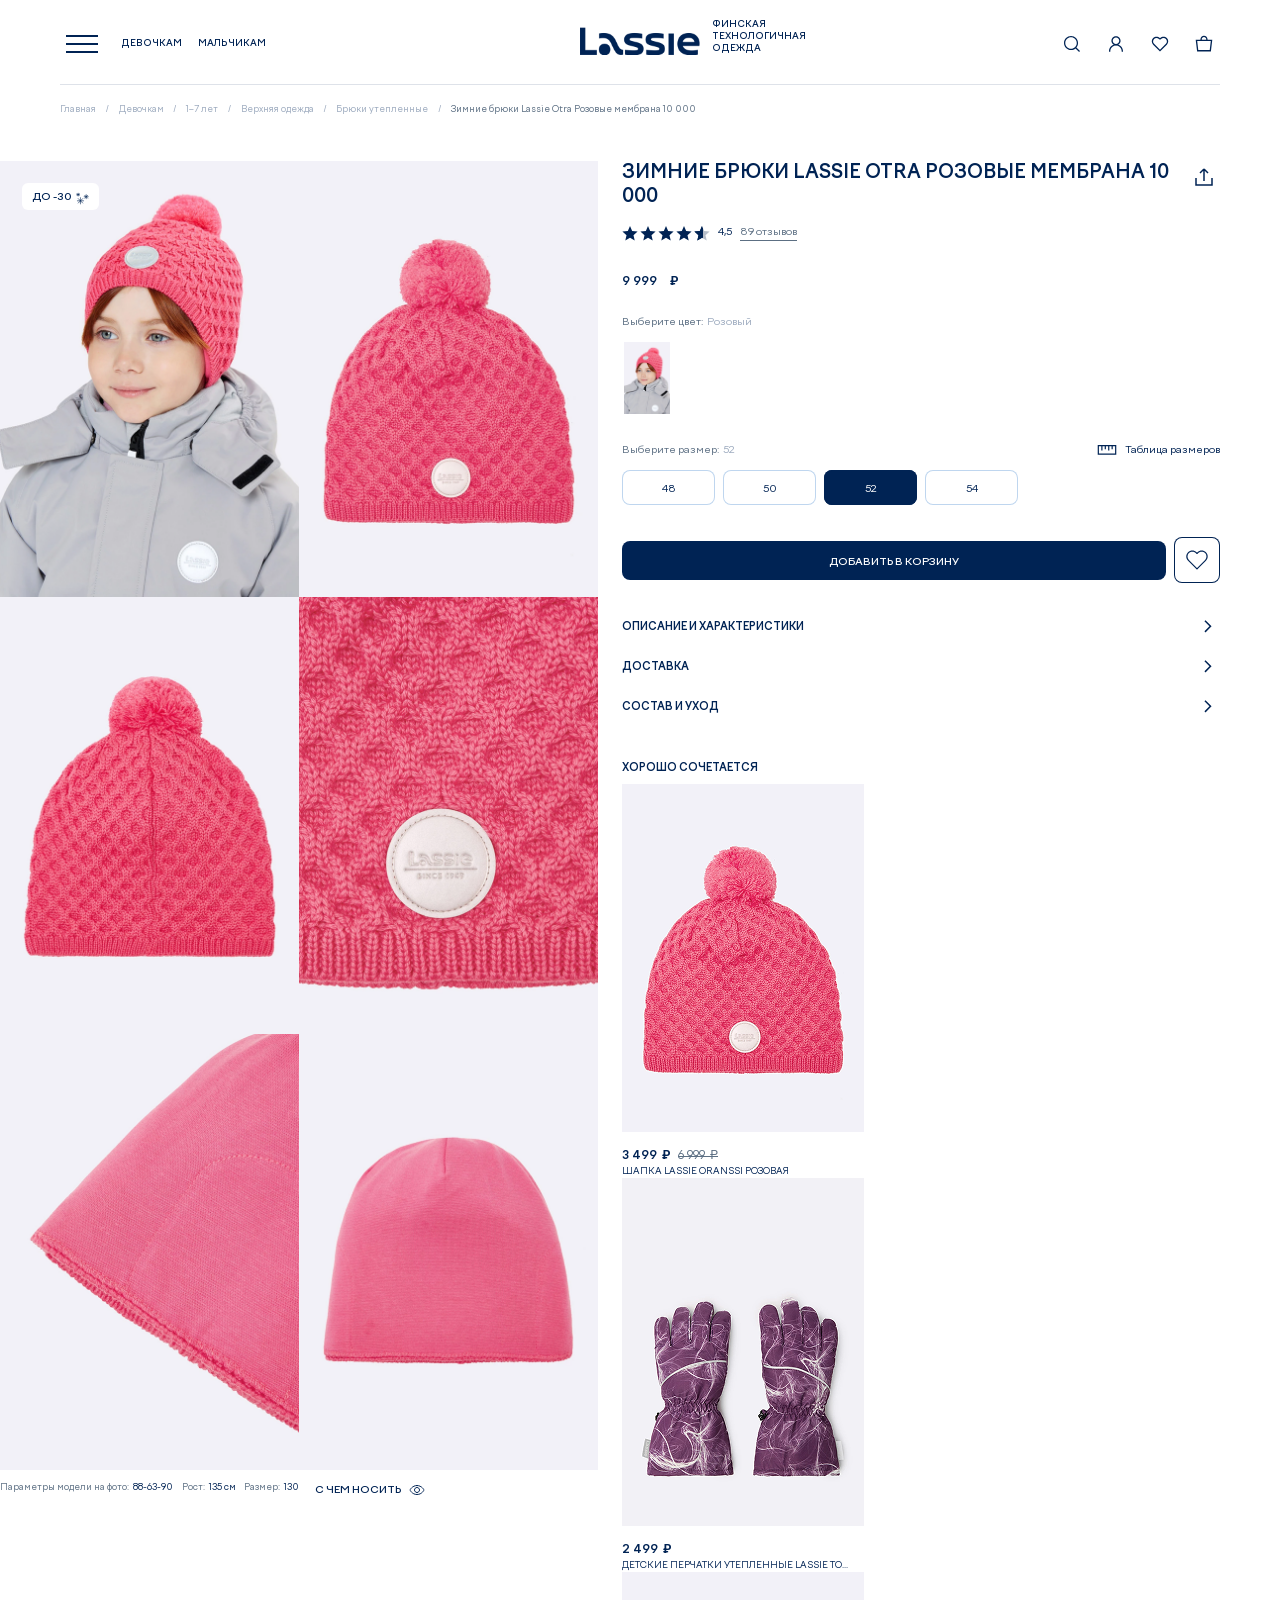
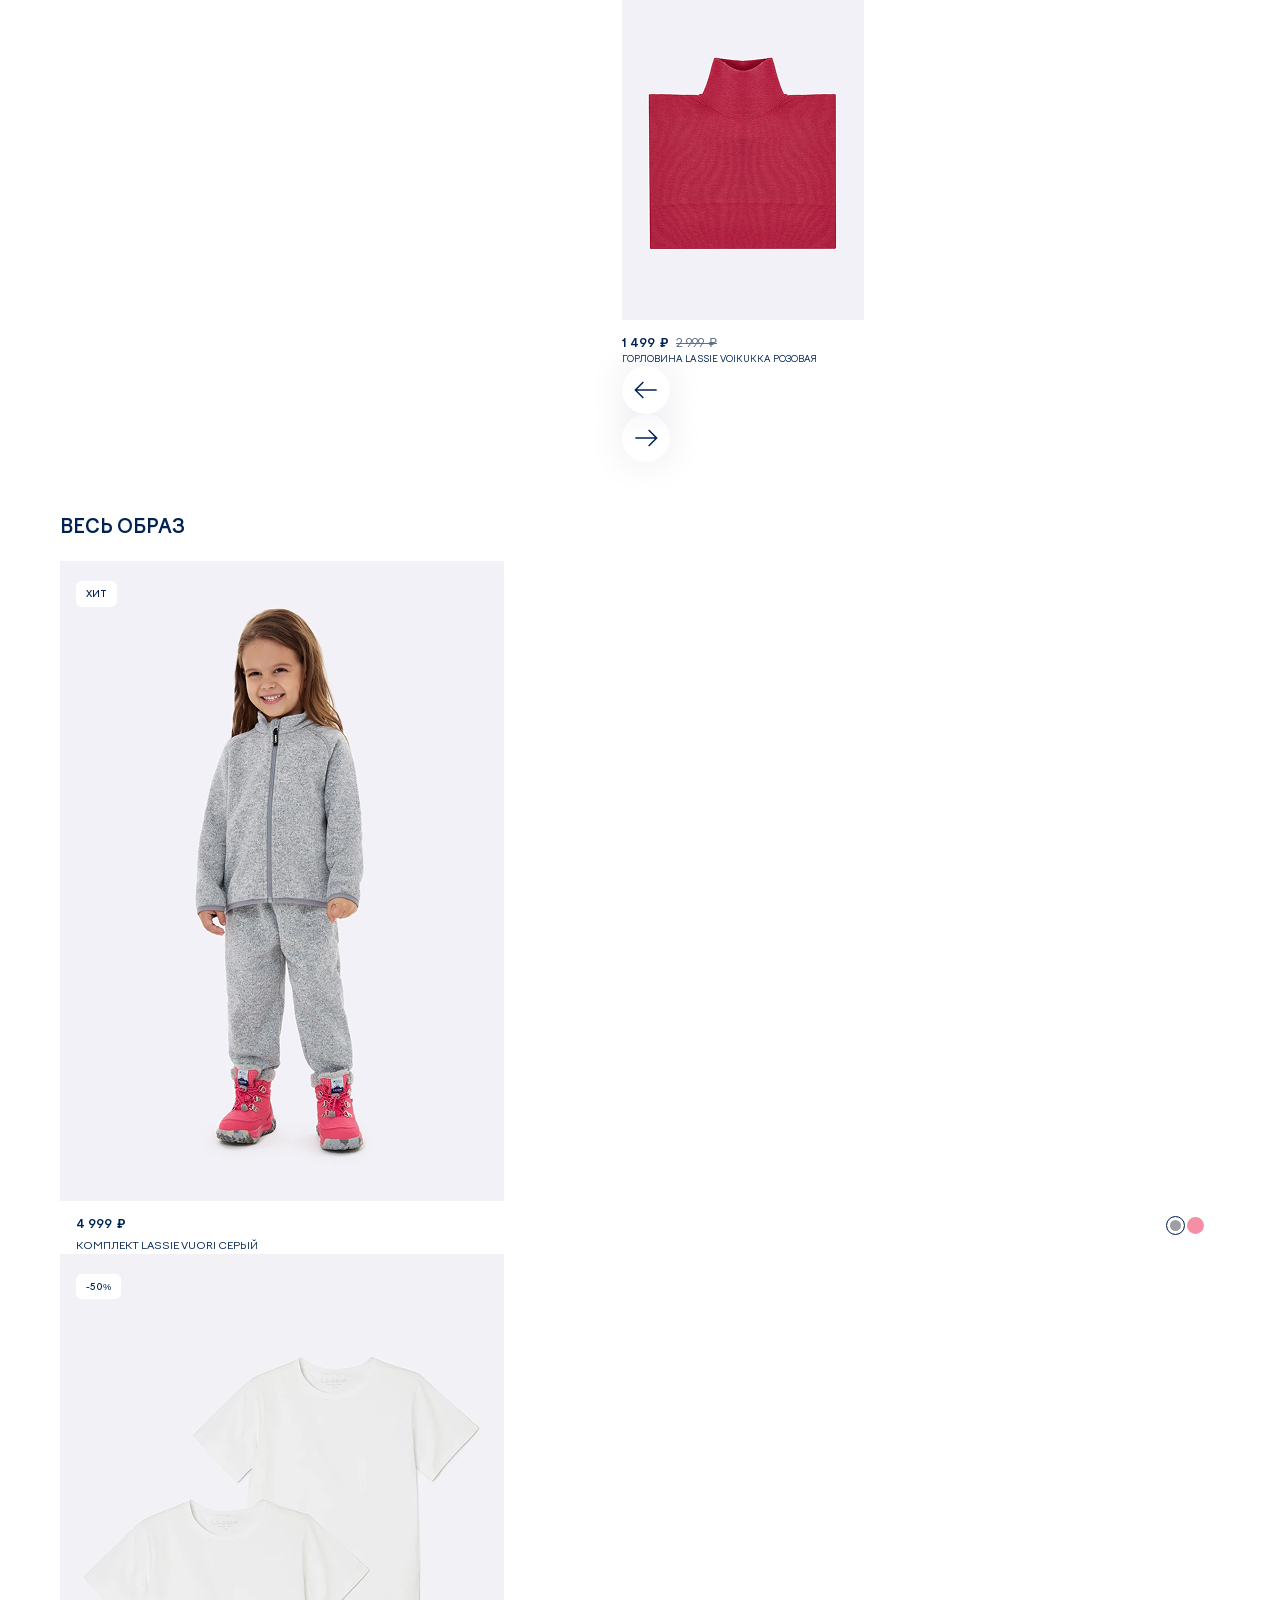
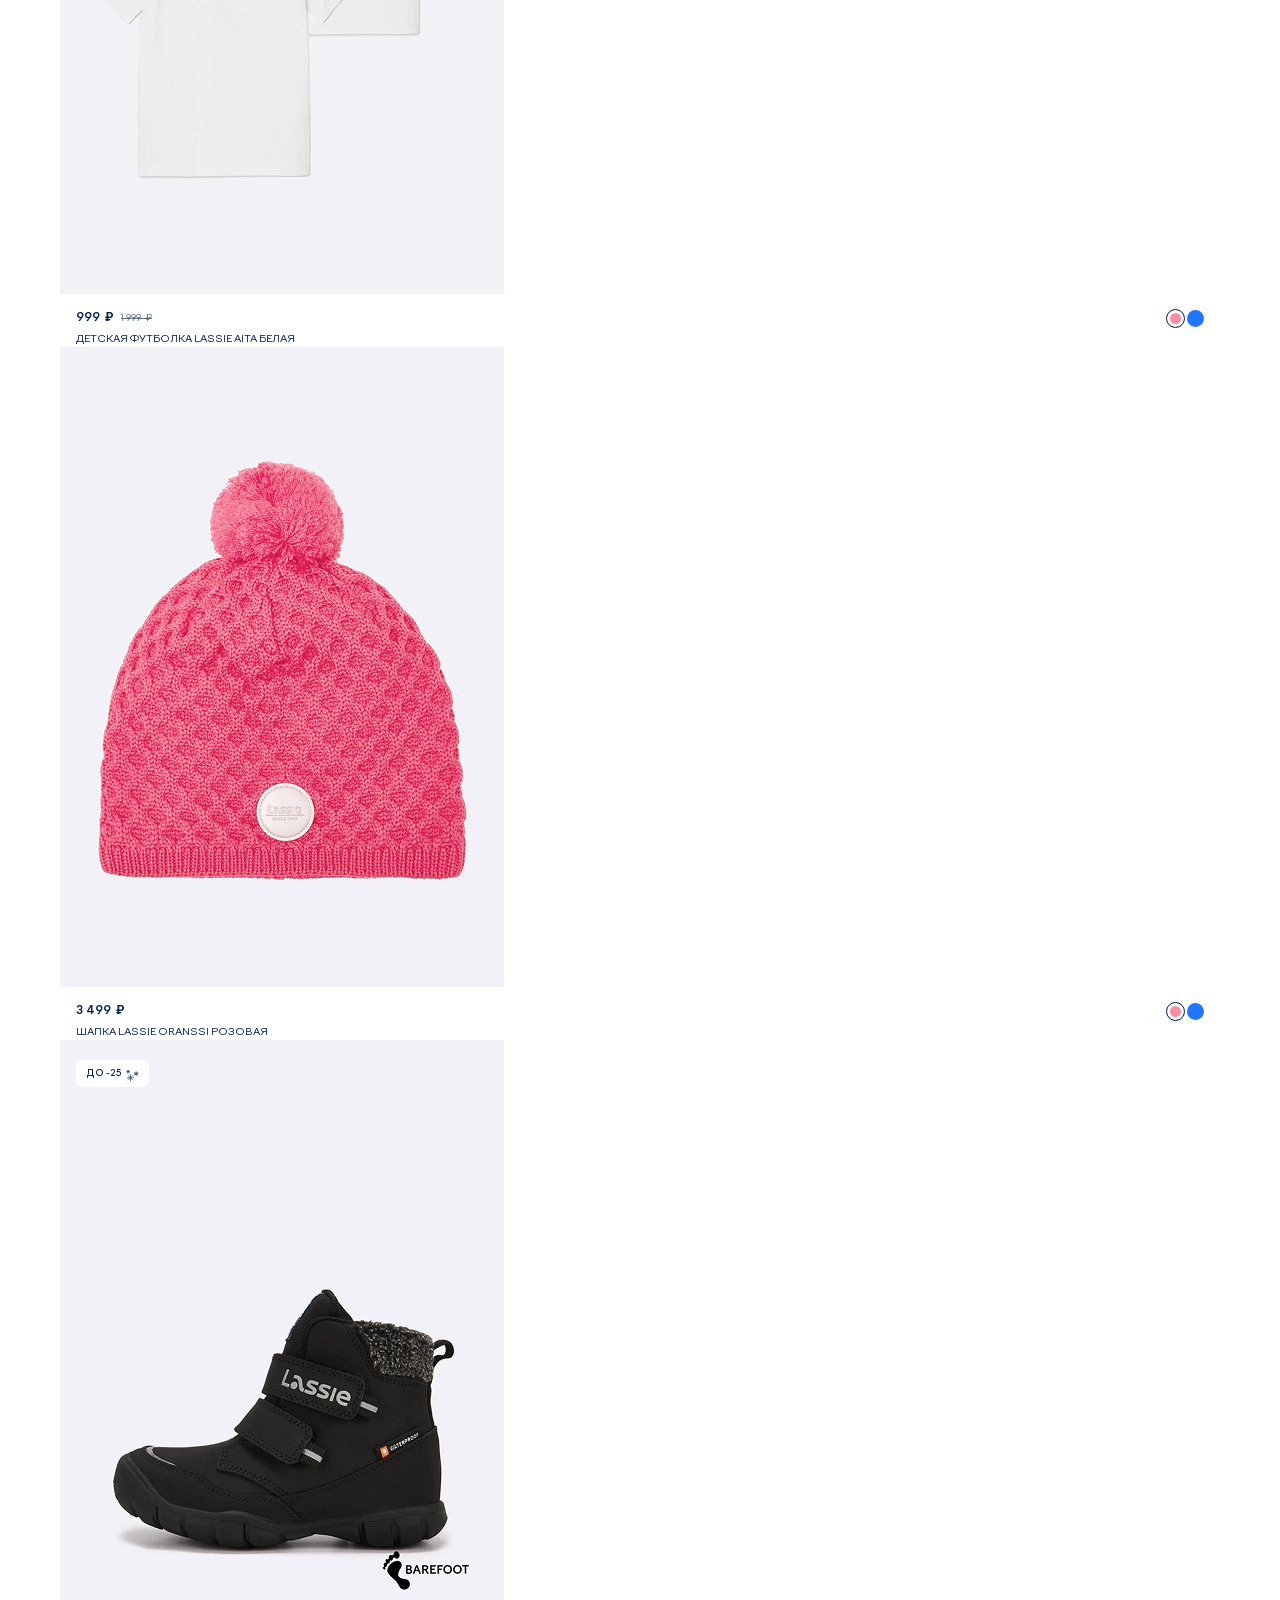
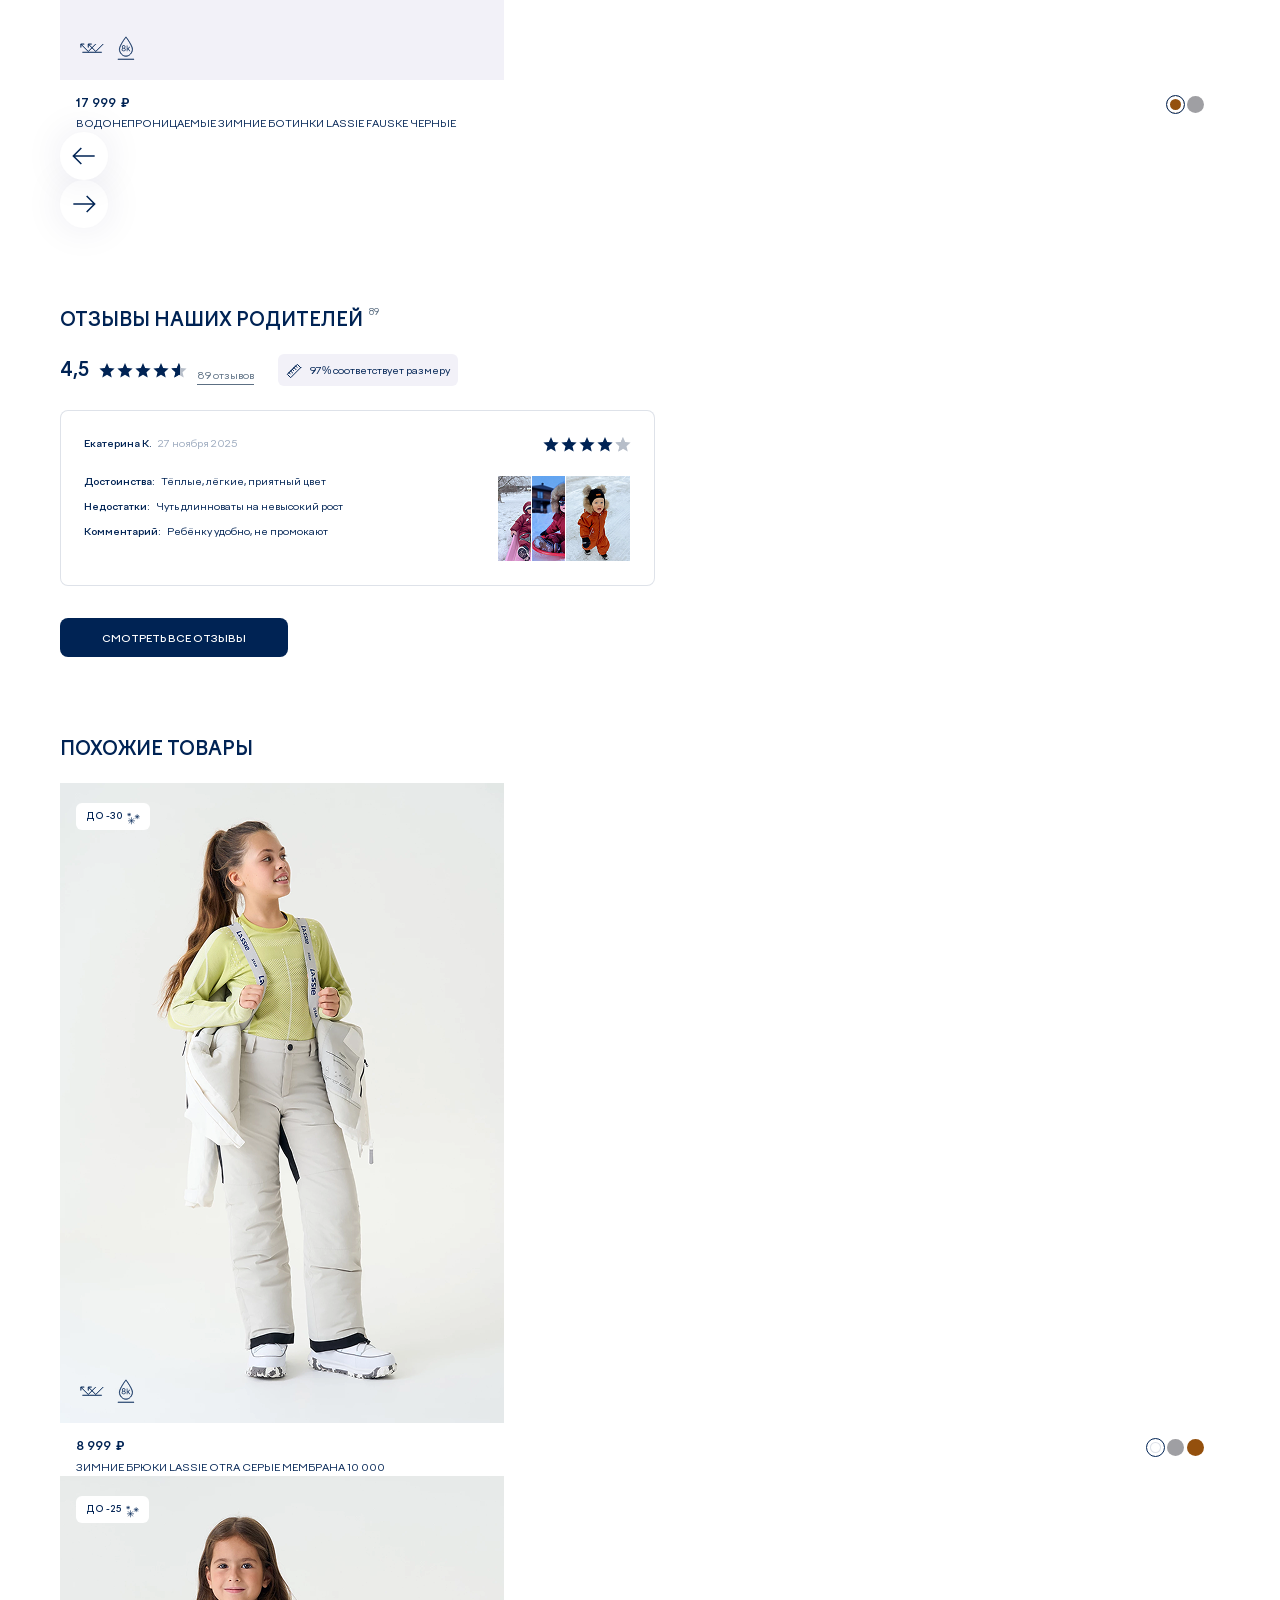
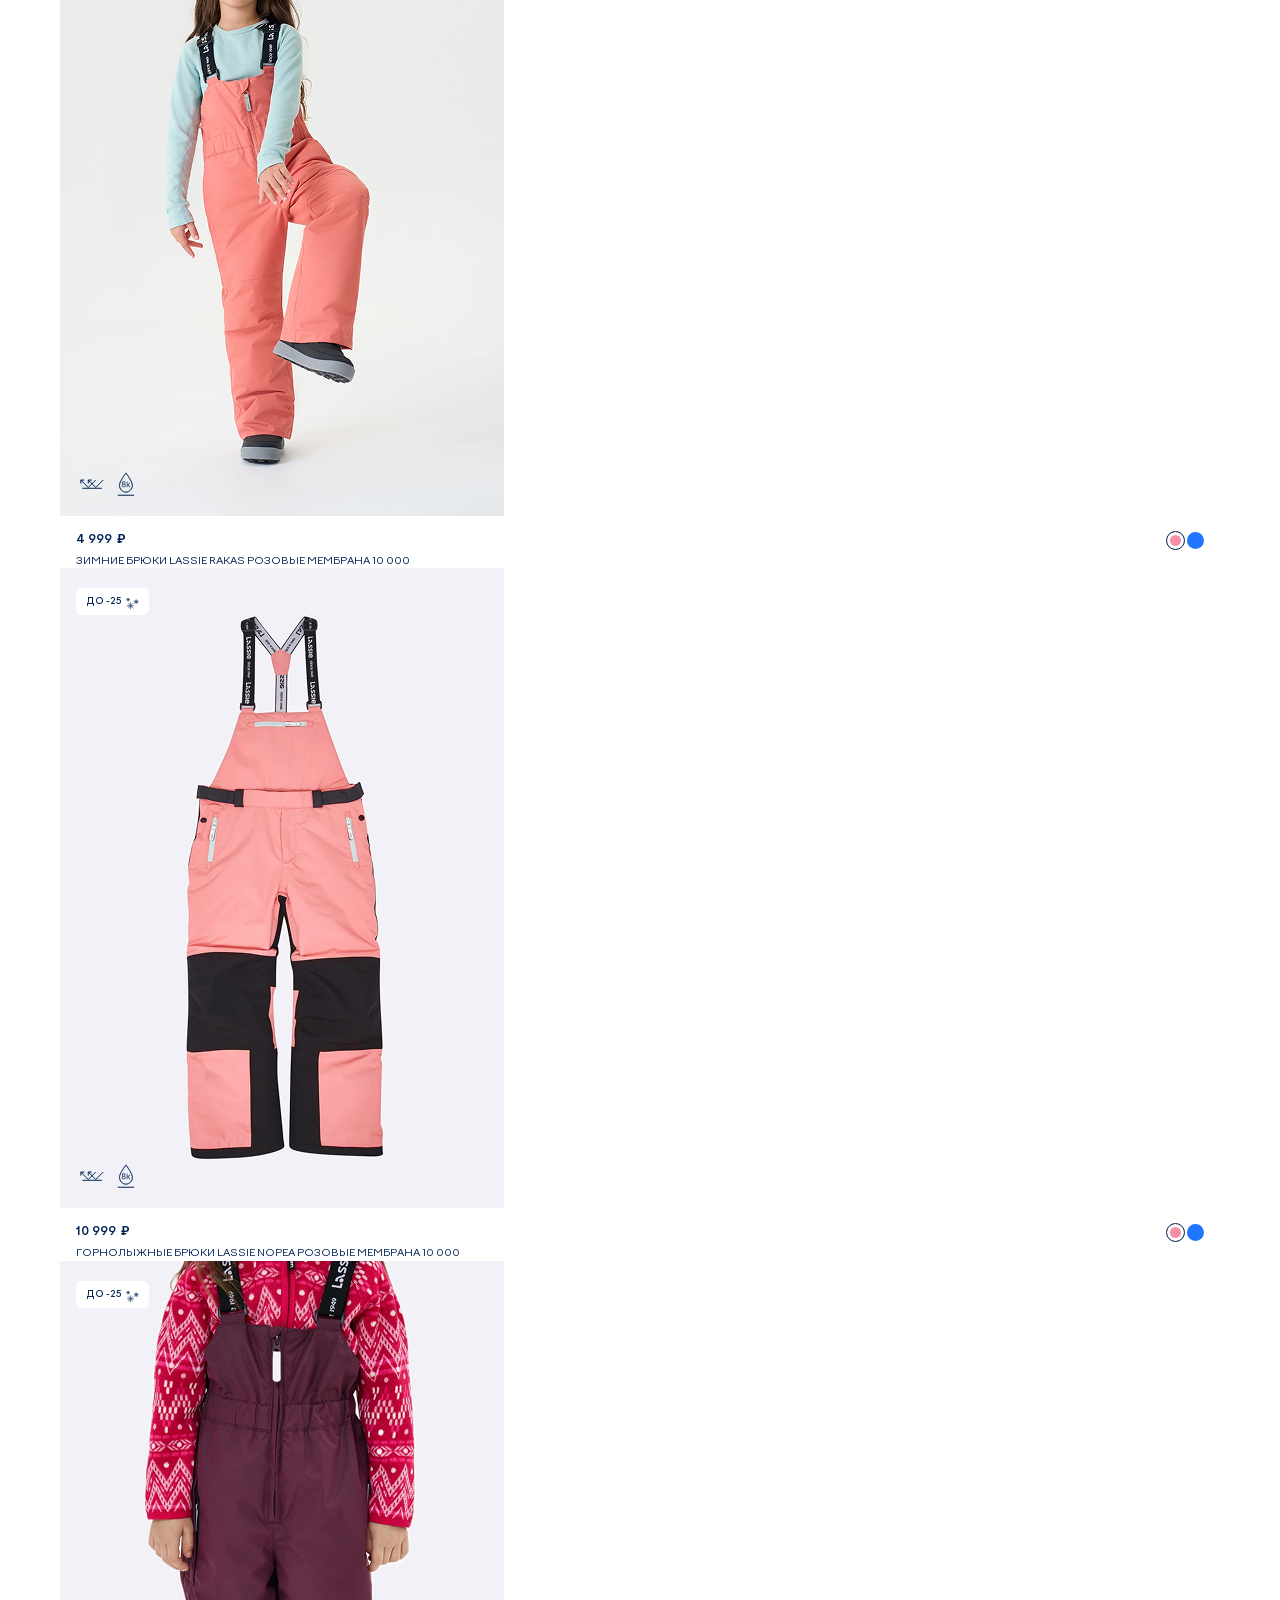
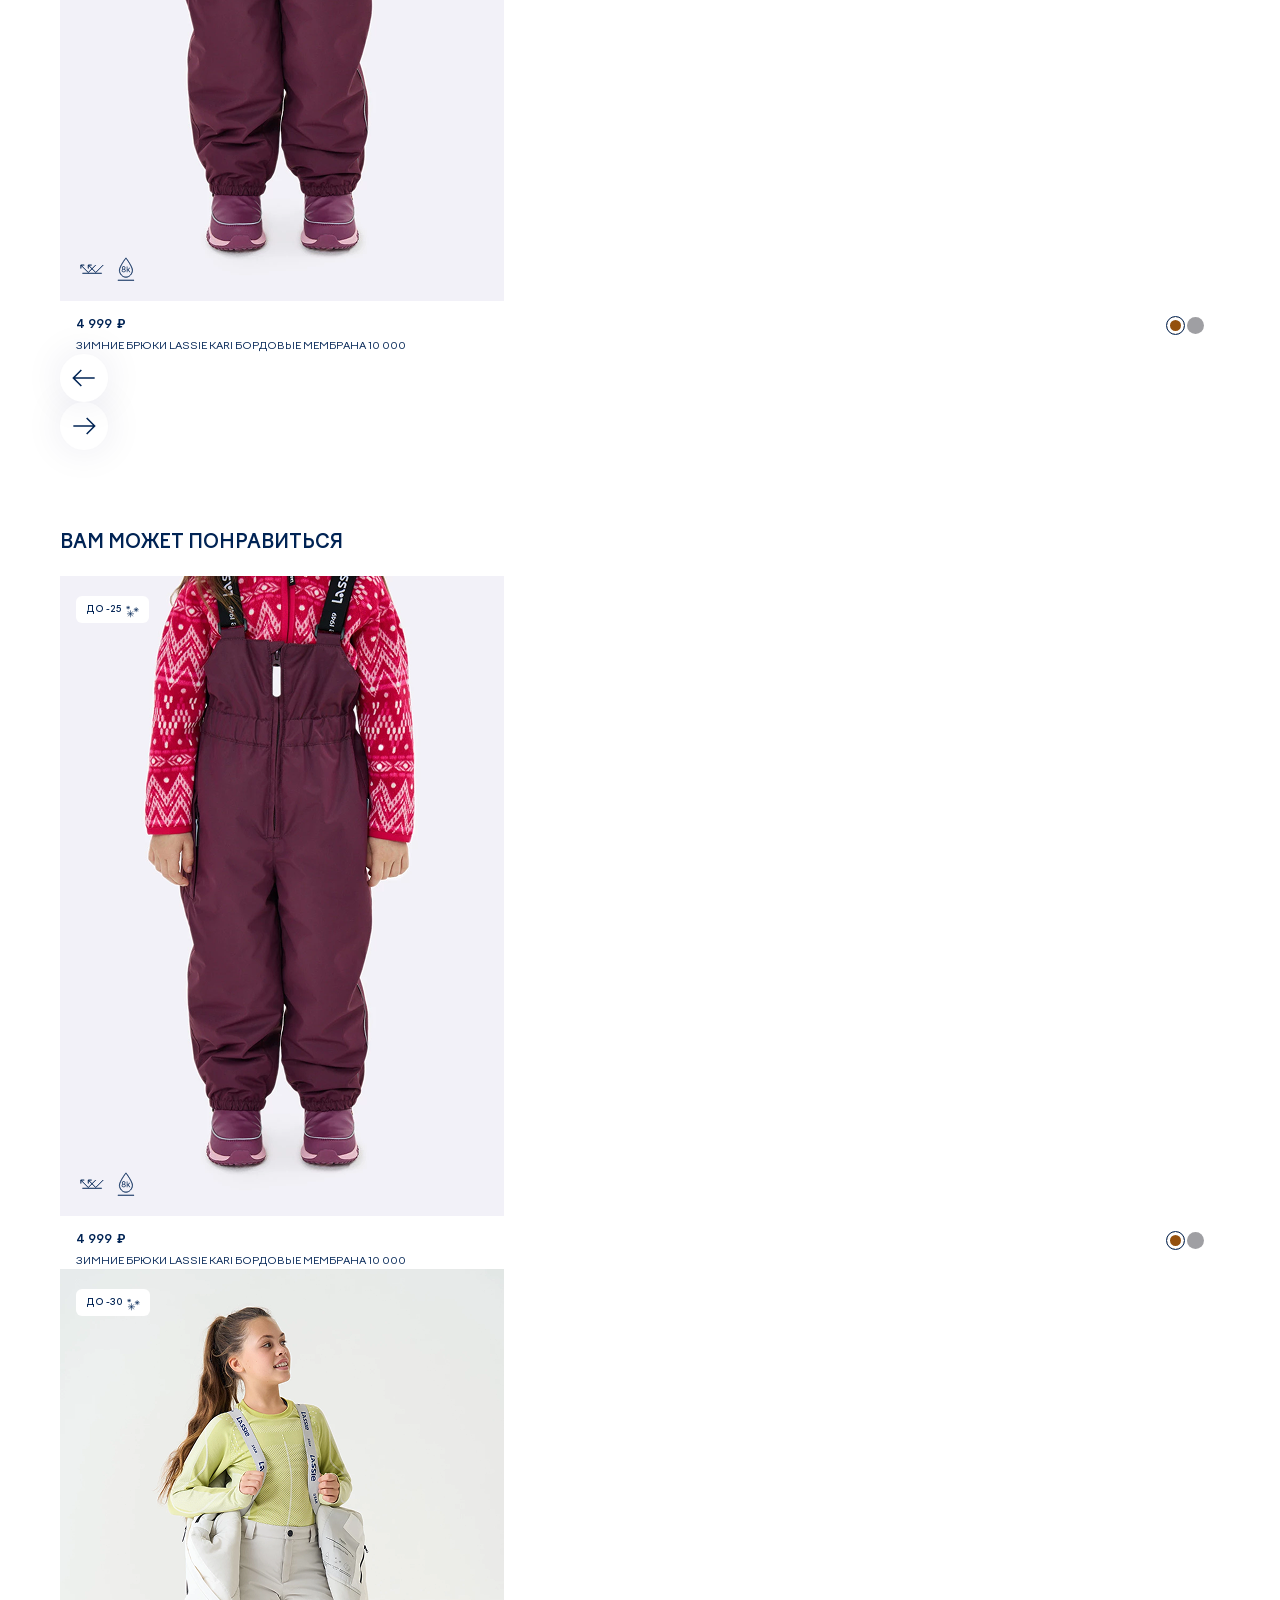
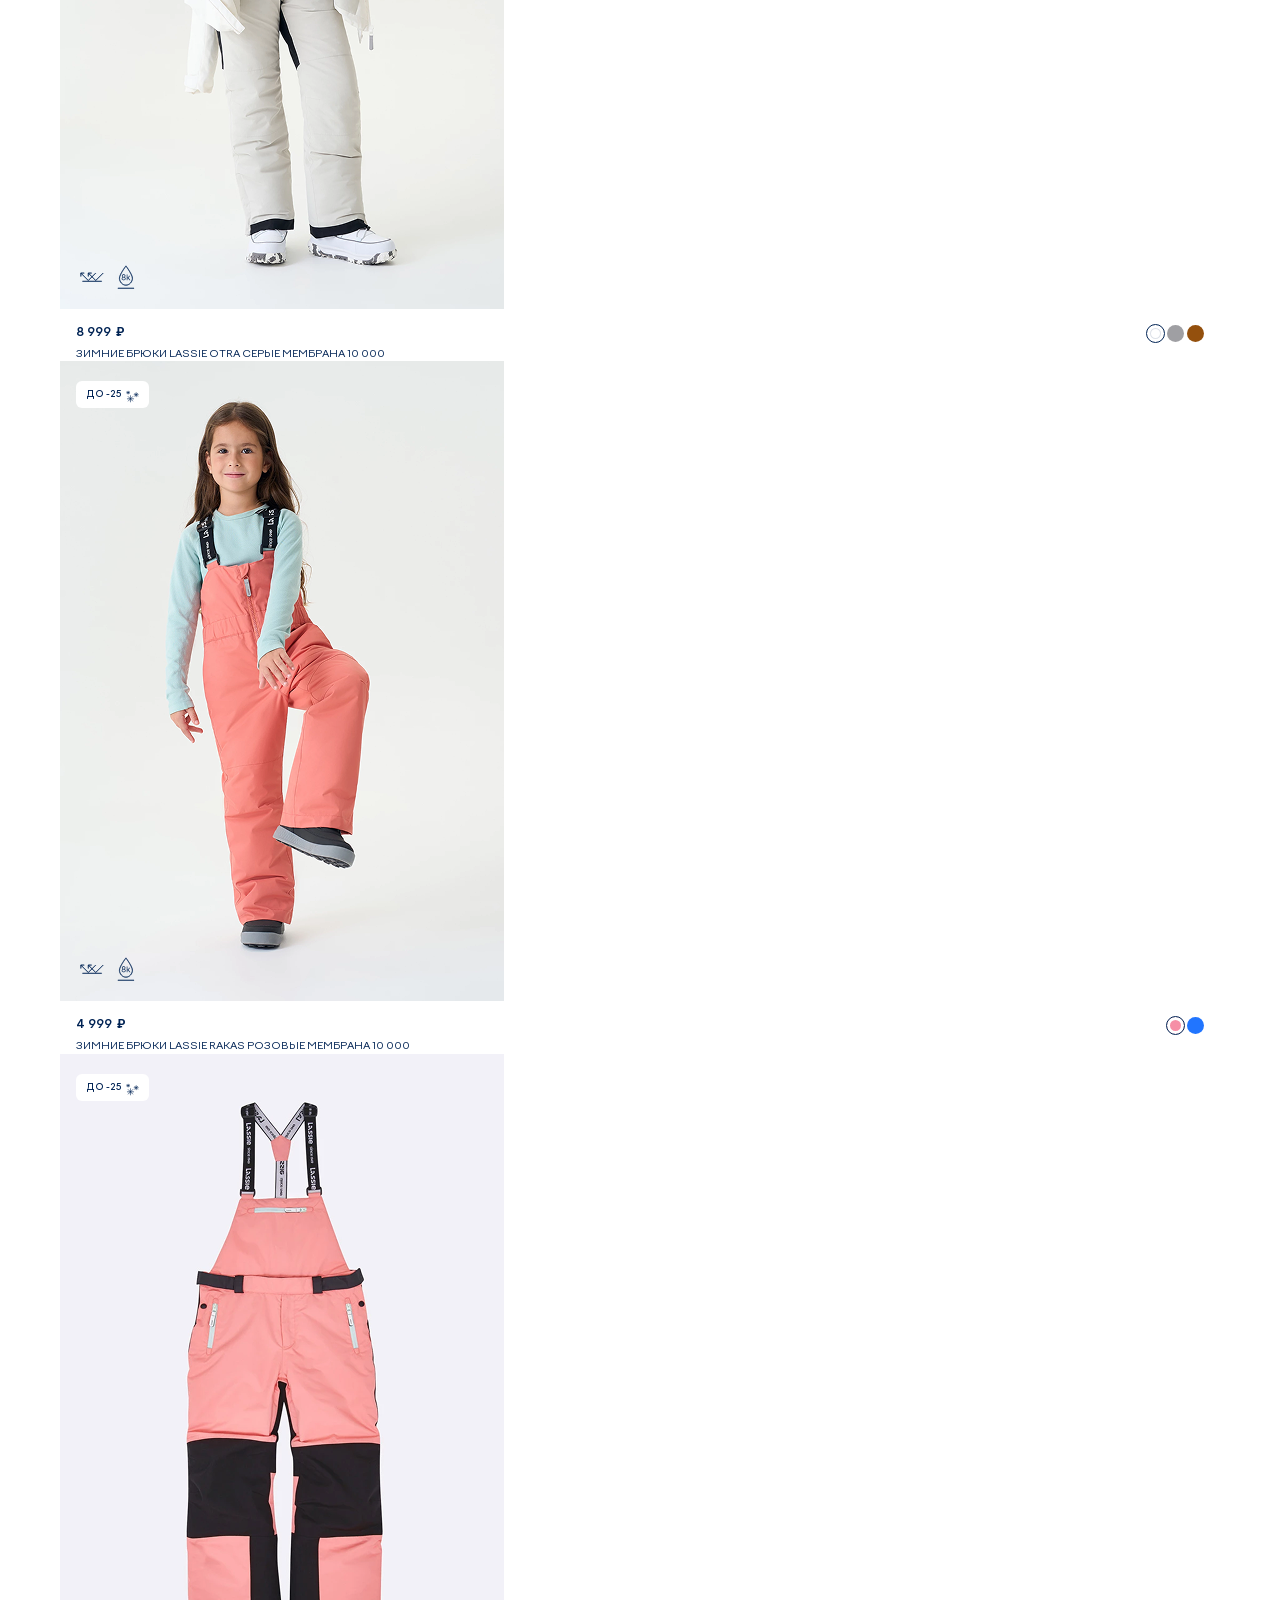
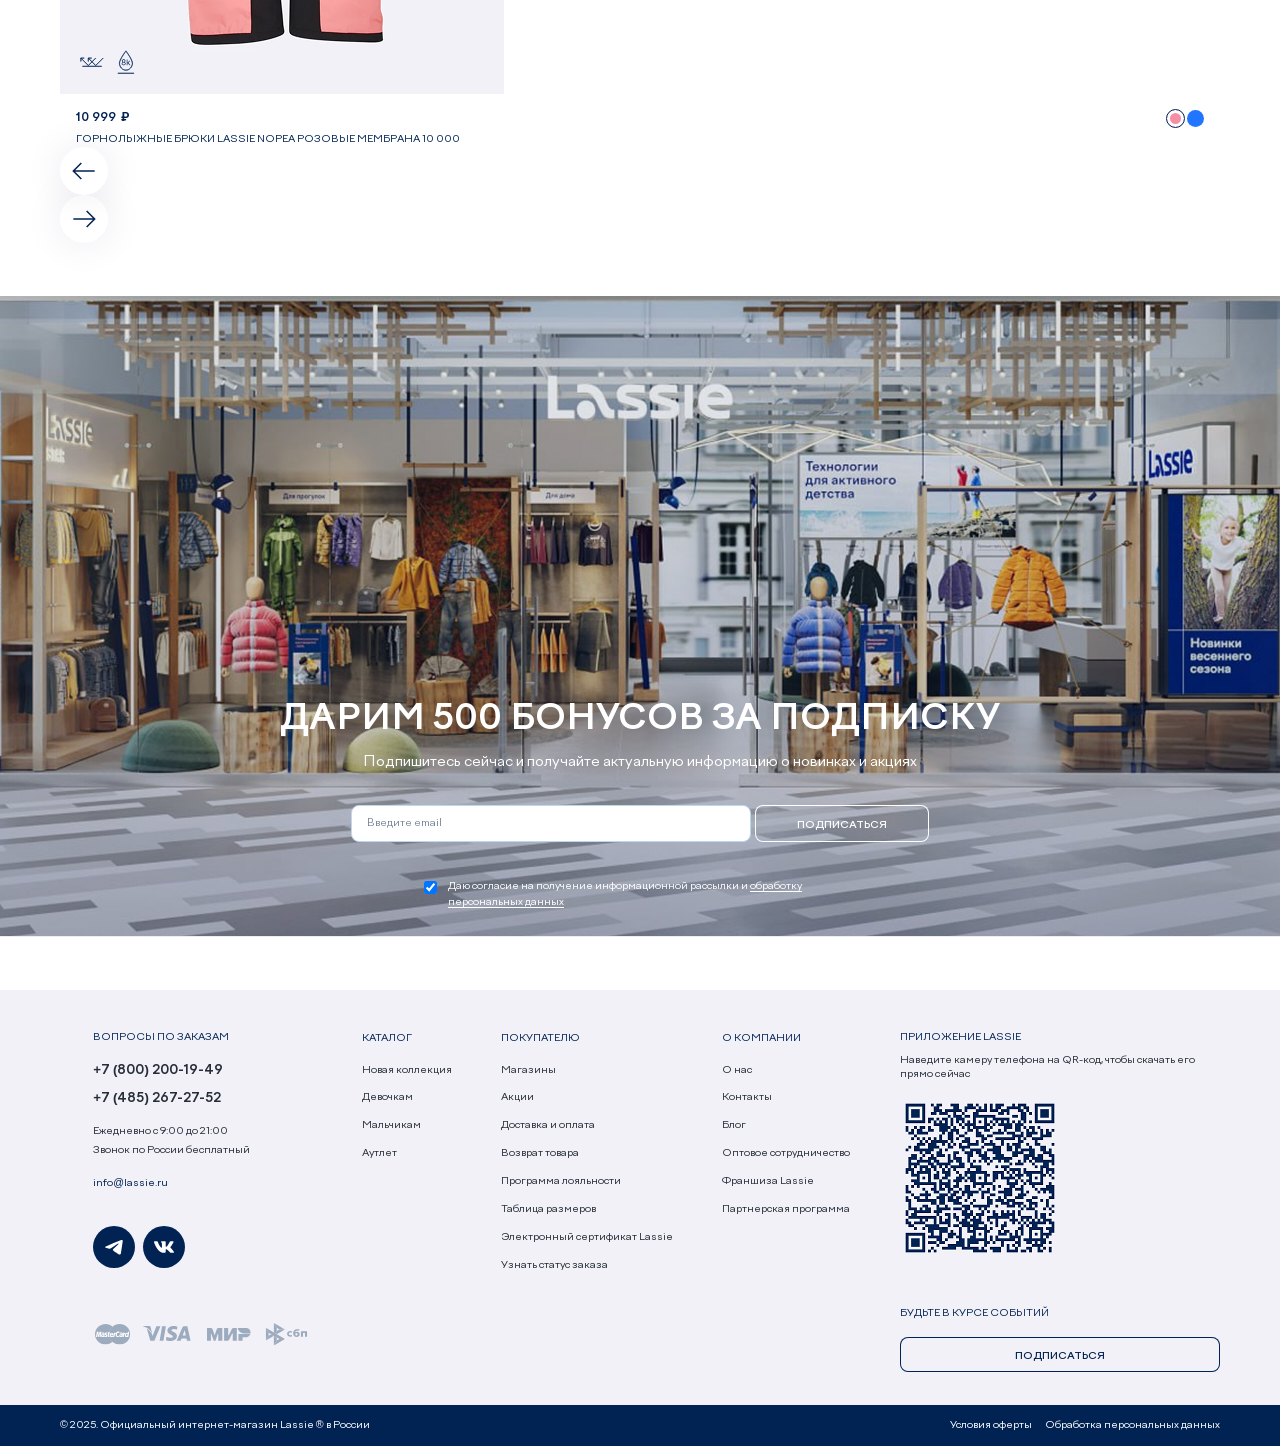
==== index.html @ a8388d26 "first commit! add all files" ====
<!DOCTYPE html>
<html lang="ru">
<head>
<meta http-equiv="Content-Type" content="text/html; charset=utf-8" />
<meta name="HandheldFriendly" content="true">
<meta name="viewport" content="width=device-width, initial-scale=1, maximum-scale=1, user-scalable=0">
<meta name="theme-color" content="#cccccc">
<meta property="og:title" content="Lassie - Финская технологичная одежда - страница товара" />
<meta property="og:image" content="img/app.png" />
<!--[if lt IE 9]>
      <script src="https://oss.maxcdn.com/libs/html5shiv/3.7.0/html5shiv.js"></script>
      <script src="https://oss.maxcdn.com/libs/respond.js/1.4.2/respond.min.js"></script>
<![endif]-->
<link rel="preconnect" href="https://fonts.googleapis.com">
<link href="https://fonts.googleapis.com/css2?family=Roboto:wght@400;500;700&display=swap" rel="stylesheet">
<!-- Styles -->
<link href="css/swiper-bundle.min.css" rel="stylesheet" type="text/css">
<link href="css/jquery.formstyler.css" rel="stylesheet" type="text/css">
<link href="css/fancybox.css" rel="stylesheet" type="text/css">
<link href="style.css" rel="stylesheet" type="text/css">
<link href="css/mobile.css" rel="stylesheet" type="text/css">

<link href="img/app.png" rel="shortcut icon">
<link href="img/app.png" rel="apple-touch-icon-precomposed">
<link href="img/app.png" sizes="114x114" rel="apple-touch-icon-precomposed">
<link href="img/app.png" sizes="72x72" rel="apple-touch-icon-precomposed">

<title>Lassie - Финская технологичная одежда - страница товара</title>
</head>
<body>
	<!--Menu Phone-->
	<div id="menu-phone" class="popup">
		<div class="flex popup-big__box">
			<div class="flex popup-content">
				<div class="popup-header flex">
					<h3>Меню</h3>
					<div class="popup-btns flex">
						<a href="#"><i class="icon search-icon"></i></a>
						<button class="menu-btn"><span></span><span></span><span></span></button>
					</div>
				</div>
				
				<div class="flex popup-content__box">
					<div class="popup-scroll">
						<nav>
							<ul class="menu-box">
								<li><a href="#">Каталог</a></li>
								<li><a href="#">Магазины</a></li>
								<li><a href="#">Доставка и оплата</a></li>
								<li><a href="#">Контакты</a></li>
								<li class="parent">
									<a href="#">Покупателю</a>
									<ul class="child-menu">
										<li><a href="#">Акции</a></li>
										<li><a href="#">Возврат товара</a></li>
										<li><a href="#">Программа лояльности</a></li>
										<li><a href="#">Таблица размеров</a></li>
										<li><a href="#">Электронный сертификат Lassie</a></li>
										<li><a href="#" data-popup data-link="status" data-bg data-animation="right">Узнать статус заказа</a></li>
									</ul>
								</li>
								<li class="parent">
									<a href="#">О компании</a>
									<ul class="child-menu">
										<li><a href="#">О нас</a></li>
										<li><a href="#">Блог</a></li>
										<li><a href="#">Оптовое сотрудничество</a></li>
										<li><a href="#">Франшиза Lassie</a></li>
										<li><a href="#">Партнерская программа</a></li>
									</ul>
								</li>
							</ul>
						</nav>
						
						<div class="menu-location flex" data-popup data-animation="right" data-bg data-link="city-select">
							<div class="flex">
								<i class="icon location-icon"></i>
								Омск
							</div>
						</div>
						
						<div class="footer-phone">
							<a href="tel:+78002001949">+7 (800) 200-19-49</a>
							<a href="tel:+74852672752">+7 (485) 267-27-52</a>
						</div>
						<div class="footer-phone__txt">
							<span>Ежедневно с 9:00 до 21:00</span>
							<span>Звонок по России бесплатный</span>
						</div>
						<a href="mailto:info@lassie.ru" class="email-link">info@lassie.ru</a>
						<div class="soc-list flex">
							<a href="#"><i class="icon telegram-icon"></i></a>
							<a href="#"><i class="icon vk-icon"></i></a>
						</div>
						
						<div class="footer-qr__box">
							<h4>приложение lassie</h4>
						</div>
						
						<div class="flex ph app-download__links">
							<a href="#" target="_blank"><img src="img/download-google.svg" alt="title" title="title" /></a>
							<a href="#" target="_blank"><img src="img/download-app.svg" alt="title" title="title" /></a>
						</div>
					</div>
				</div>
			</div>
		</div>
	</div>
	<!--/Menu Phone-->
	<!--Menu Catalog-->
	<div id="catalog-menu" class="popup">
		<div class="flex popup-big__box">
			<div class="flex popup-content">
				<div class="popup-header flex">
					<h3>Каталог</h3>
					<div class="popup-btns flex">
						<a href="#"><i class="icon search-icon"></i></a>
						<button class="close"><span></span><span></span></button>
					</div>
				</div>
				
				<div class="flex popup-content__box">
					<div class="popup-scroll">
						<nav>
							<ul class="menu-box">
								<li><a href="#">Черная пятница -50%</a></li>
								<li class="parent">
									<a href="#">Девочкам 1-7 лет</a>
									<ul class="child-menu">
										<li class="parent">
											<a href="#">Верхняя одежда</a>
											<ul class="child-menu">
												<li><a href="#">Куртки</a></li>
												<li><a href="#">Пуховики</a></li>
												<li><a href="#">Комбинезоны утепленные</a></li>
												<li><a href="#">Брюки утепленные</a></li>
												<li><a href="#">Комплекты утепленные</a></li>
											</ul>
										</li>
										<li><a href="#">Промежуточный слой</a></li>
										<li><a href="#">Повседневная одежда</a></li>
										<li><a href="#">Белье и одежда для дома</a></li>
										<li><a href="#">Обувь</a></li>
										<li><a href="#">Аксессуары</a></li>
									</ul>
								</li>
								<li class="parent">
									<a href="#">Мальчикам 1-7 лет</a>
									<ul class="child-menu">
										<li class="parent">
											<a href="#">Верхняя одежда</a>
											<ul class="child-menu">
												<li><a href="#">Куртки</a></li>
												<li><a href="#">Пуховики</a></li>
												<li><a href="#">Комбинезоны утепленные</a></li>
												<li><a href="#">Брюки утепленные</a></li>
												<li><a href="#">Комплекты утепленные</a></li>
											</ul>
										</li>
										<li><a href="#">Промежуточный слой</a></li>
										<li><a href="#">Повседневная одежда</a></li>
										<li><a href="#">Белье и одежда для дома</a></li>
										<li><a href="#">Обувь</a></li>
										<li><a href="#">Аксессуары</a></li>
									</ul>
								</li>
								<li class="parent">
									<a href="#">Девочкам 8-14 лет</a>
									<ul class="child-menu">
										<li class="parent">
											<a href="#">Верхняя одежда</a>
											<ul class="child-menu">
												<li><a href="#">Куртки</a></li>
												<li><a href="#">Пуховики</a></li>
												<li><a href="#">Комбинезоны утепленные</a></li>
												<li><a href="#">Брюки утепленные</a></li>
												<li><a href="#">Комплекты утепленные</a></li>
											</ul>
										</li>
										<li><a href="#">Промежуточный слой</a></li>
										<li><a href="#">Повседневная одежда</a></li>
										<li><a href="#">Белье и одежда для дома</a></li>
										<li><a href="#">Обувь</a></li>
										<li><a href="#">Аксессуары</a></li>
									</ul>
								</li>
								<li class="parent">
									<a href="#">Мальчикам 8-14 лет</a>
									<ul class="child-menu">
										<li class="parent">
											<a href="#">Верхняя одежда</a>
											<ul class="child-menu">
												<li><a href="#">Куртки</a></li>
												<li><a href="#">Пуховики</a></li>
												<li><a href="#">Комбинезоны утепленные</a></li>
												<li><a href="#">Брюки утепленные</a></li>
												<li><a href="#">Комплекты утепленные</a></li>
											</ul>
										</li>
										<li><a href="#">Промежуточный слой</a></li>
										<li><a href="#">Повседневная одежда</a></li>
										<li><a href="#">Белье и одежда для дома</a></li>
										<li><a href="#">Обувь</a></li>
										<li><a href="#">Аксессуары</a></li>
									</ul>
								</li>
								<li><a href="#">Avela</a></li>
								<li><a href="#">Reima</a></li>
								<li class="sale-link"><a href="#">Аутлет</a></li>
							</ul>
						</nav>
					</div>
				</div>
			</div>
		</div>
	</div>
	<!--/Menu Catalog-->
	<!--City-->
	<!--<div class="wrapper">
		<div id="city" class="popup" data-message>
			<div class="popup-container">
				<div class="popup-box">
					<div class="close"><button><i class="icon delete-icon"></i></button></div>
					<h4>Ваш город — <span>Петропавловск-камчатский</span>?</h4>
					От города зависит стоимость и время доставки
					<div class="flex">
						<button class="btn" data-close>Да, верно</button>
						<button class="btn btn-border" data-popup data-link="city-select" data-bg data-animation>Нет, изменить</button>
					</div>
				</div>
			</div>
		</div>
	</div>-->
	<!--/City-->
	<!--App Banner-->
	<!--<div class="app-banner popup hide" data-message>
		<div class="wrapper flex">
			<div class="app-banner__column flex app-banner__column-txt">
				<div class="app-banner__icon flex">
					<img src="img/app.png" alt="title" title="title" />
					<div class="app-banner__txt-box">
						<div class="app-stars__list"><img src="img/stars.svg" alt="title" title="title" /></div>
						Рейтинг 4,4
					</div>
				</div>
				<div class="app-banner__txt pc">
					<h4>Дарим 500 бонусов</h4>
					За первую установку приложения
				</div>
				<div class="app-banner__txt ph">
					<h4>В приложении удобнее</h4>
					Дарим 500 бонусов за первую установку приложения
				</div>
			</div>
			<div class="app-banner__column flex app-banner__column-btn">
				<div class="app-banner__list flex">
					<img src="img/app-store.svg" alt="title" title="title" />
					<img src="img/google-play.svg" alt="title" title="title" />
					<img src="img/app-gallery.svg" alt="title" title="title" />
					<img src="img/ru-store.svg" alt="title" title="title" />
				</div>
				<div class="app-btn__box">
					<div class="app-download__box">
						<div class="flex">
							<div class="app-download__img">
								<img src="img/qr-code-white.png" alt="title" title="title" />
							</div>
							<div class="app-download__txt">
								<h4>Отсканируйте с помощью телефона</h4>
								<input value="https://123456.redirect.app" id="app-link" />
								<button id="app-btn">Скопировать ссылку</button>
							</div>
						</div>
					</div>
					<button class="btn pc" id="app-download">Установить</button>
				</div>
				<button class="btn ph">Открыть</button>
			</div>
		
			<div class="close"><button><i class="icon close-icon"></i></button></div>
		</div>
	</div>-->
	<!--/App Banner-->
	<!--Tabber-->
	<div class="tabber-menu__box">
		<div class="tabber-menu__list flex">
			<!--Tabber Item-->
			<div class="tabber-menu__item selected">
				<a href="#" data-popup data-animation data-bg data-link="catalog-menu" data-index>
					<div>
						<i class="icon catalog-menu"></i>
					</div>
					<span>Каталог</span>
				</a>
			</div>
			<!--/Tabber Item-->
			<!--Tabber Item-->
			<div class="tabber-menu__item">
				<a href="#">
					<div>
						<i class="icon like-menu"></i>
					</div>
					<span>Избранное</span>
				</a>
			</div>
			<!--/Tabber Item-->
			<!--Tabber Item-->
			<div class="tabber-menu__item">
				<a href="#">
					<div>
						<i class="icon home-menu"></i>
					</div>
					<span>Главная</span>
				</a>
			</div>
			<!--/Tabber Item-->
			<!--Tabber Item-->
			<div class="tabber-menu__item">
				<a href="#" data-popup data-animation="right" data-bg data-link="basket">
					<div>
						<i class="icon basket-menu"></i>
					</div>
					<span>Корзина</span>
				</a>
			</div>
			<!--/Tabber Item-->
			<!--Tabber Item-->
			<div class="tabber-menu__item">
				<a href="#">
					<div>
						<i class="icon user-menu"></i>
					</div>
					<span>Профиль</span>
				</a>
			</div>
			<!--/Tabber Item-->
		</div>
	</div>
	<!--/Tabber-->
	<!--Header-->
	<header class="page-header">
		<div class="wrapper flex">
			<!--Left Menu-->
			<div class="flex header-menu__box">
				<button class="menu-btn"><span></span><span></span><span></span></button>
				<div class="menu-category__box flex">
					<a href="#" data-link="menu-girl">Девочкам</a>
					<a href="#" data-link="menu-boy">Мальчикам</a>
				</div>
			</div>
			<!--/Left Menu-->
			<!-- Menu-->
			<div id="menu" class="popup">
				<div class="menu-header__box">
					<nav>
						<ul class="menu-box">
							<li><a href="#">Черная пятница -50%</a></li>
							
							<li class="parent">
								<a href="#">Девочкам 1-7 лет</a>
								<ul class="child-menu column">
									<li>
										<a href="#">Верхняя одежда</a>
										<ul class="child-menu__cat">
											<li><a href="#">Куртки</a></li>
											<li><a href="#">Комплекты</a></li>
											<li><a href="#">Комбинезоны</a></li>
											<li><a href="#">Брюки утепленные</a></li>
											<li><a href="#">Пуховики</a></li>
											<li><a href="#">Жилетки</a></li>
										</ul>
									</li>
									<li>
										<a href="#">Промежуточный слой</a>
										<ul class="child-menu__cat">
											<li><a href="#">Флис и шерсть</a></li>
											<li><a href="#">Толстовки и худи</a></li>
										</ul>
									</li>
									<li>
										<a href="#">Повседневная одежда</a>
										<ul class="child-menu__cat">
											<li><a href="#">Брюки повседневные</a></li>
											<li><a href="#">Футболки и лонгсливы</a></li>
										</ul>
									</li>
									<li>
										<a href="#">Белье и одежда для дома</a>
										<ul class="child-menu__cat">
											<li><a href="#">Термобелье</a></li>
											<li><a href="#">Одежда для сна</a></li>
											<li><a href="#">Нижнее белье</a></li>
										</ul>
									</li>
									<li>
										<a href="#">Обувь</a>
										<ul class="child-menu__cat">
											<li><a href="#">Ботинки</a></li>
											<li><a href="#">Кроссовки и кеды</a></li>
											<li><a href="#">Резиновые сапоги</a></li>
											<li><a href="#">Сапоги</a></li>
											<li><a href="#">Туфли</a></li>
											<li><a href="#">Обувные аксессуары</a></li>
										</ul>
									</li>
									<li>
										<a href="#">Аксессуары</a>
										<ul class="child-menu__cat">
											<li><a href="#">Варежки</a></li>
											<li><a href="#">Перчатки</a></li>
											<li><a href="#">Носки и колготки</a></li>
											<li><a href="#">Рюкзаки и сумки</a></li>
											<li><a href="#">Шапки</a></li>
											<li><a href="#">Шарфы и горловины</a></li>
											<li><a href="#">Полезные мелочи</a></li>
										</ul>
									</li>
								</ul>
							</li>
							
							<li class="parent">
								<a href="#">Мальчикам 1-7 лет</a>
								<ul class="child-menu column">
									<li>
										<a href="#">Верхняя одежда</a>
										<ul class="child-menu__cat">
											<li><a href="#">Куртки</a></li>
											<li><a href="#">Комплекты</a></li>
											<li><a href="#">Комбинезоны</a></li>
											<li><a href="#">Брюки утепленные</a></li>
											<li><a href="#">Пуховики</a></li>
											<li><a href="#">Жилетки</a></li>
										</ul>
									</li>
									<li>
										<a href="#">Промежуточный слой</a>
										<ul class="child-menu__cat">
											<li><a href="#">Флис и шерсть</a></li>
											<li><a href="#">Толстовки и худи</a></li>
										</ul>
									</li>
									<li>
										<a href="#">Повседневная одежда</a>
										<ul class="child-menu__cat">
											<li><a href="#">Брюки повседневные</a></li>
											<li><a href="#">Футболки и лонгсливы</a></li>
										</ul>
									</li>
									<li>
										<a href="#">Белье и одежда для дома</a>
										<ul class="child-menu__cat">
											<li><a href="#">Термобелье</a></li>
											<li><a href="#">Одежда для сна</a></li>
											<li><a href="#">Нижнее белье</a></li>
										</ul>
									</li>
									<li>
										<a href="#">Обувь</a>
										<ul class="child-menu__cat">
											<li><a href="#">Ботинки</a></li>
											<li><a href="#">Кроссовки и кеды</a></li>
											<li><a href="#">Резиновые сапоги</a></li>
											<li><a href="#">Сапоги</a></li>
											<li><a href="#">Туфли</a></li>
											<li><a href="#">Обувные аксессуары</a></li>
										</ul>
									</li>
									<li>
										<a href="#">Аксессуары</a>
										<ul class="child-menu__cat">
											<li><a href="#">Варежки</a></li>
											<li><a href="#">Перчатки</a></li>
											<li><a href="#">Носки и колготки</a></li>
											<li><a href="#">Рюкзаки и сумки</a></li>
											<li><a href="#">Шапки</a></li>
											<li><a href="#">Шарфы и горловины</a></li>
											<li><a href="#">Полезные мелочи</a></li>
										</ul>
									</li>
								</ul>
							</li>
							
							<li class="parent">
								<a href="#">Девочкам 8-14 лет</a>
								<ul class="child-menu column">
									<li>
										<a href="#">Верхняя одежда</a>
										<ul class="child-menu__cat">
											<li><a href="#">Куртки</a></li>
											<li><a href="#">Комплекты</a></li>
											<li><a href="#">Комбинезоны</a></li>
											<li><a href="#">Брюки утепленные</a></li>
											<li><a href="#">Пуховики</a></li>
											<li><a href="#">Жилетки</a></li>
										</ul>
									</li>
									<li>
										<a href="#">Промежуточный слой</a>
										<ul class="child-menu__cat">
											<li><a href="#">Флис и шерсть</a></li>
											<li><a href="#">Толстовки и худи</a></li>
											<li><a href="#">Свитеры и кардиганы</a></li>
										</ul>
									</li>
									<li>
										<a href="#">Повседневная одежда</a>
										<ul class="child-menu__cat">
											<li><a href="#">Брюки повседневные</a></li>
											<li><a href="#">Джинсы</a></li>
											<li><a href="#">Леггинсы</a></li>
											<li><a href="#">Рубашки</a></li>
											<li><a href="#">Футболки и лонгсливы</a></li>
										</ul>
									</li>
									<li>
										<a href="#">Белье и одежда для дома</a>
										<ul class="child-menu__cat">
											<li><a href="#">Термобелье</a></li>
											<li><a href="#">Одежда для сна</a></li>
											<li><a href="#">Нижнее белье</a></li>
										</ul>
									</li>
									<li>
										<a href="#">Обувь</a>
										<ul class="child-menu__cat">
											<li><a href="#">Ботинки</a></li>
											<li><a href="#">Кроссовки и кеды</a></li>
											<li><a href="#">Резиновые сапоги</a></li>
											<li><a href="#">Сапоги</a></li>
											<li><a href="#">Обувные аксессуары</a></li>
										</ul>
									</li>
									<li>
										<a href="#">Аксессуары</a>
										<ul class="child-menu__cat">
											<li><a href="#">Варежки</a></li>
											<li><a href="#">Перчатки</a></li>
											<li><a href="#">Носки и колготки</a></li>
											<li><a href="#">Рюкзаки и сумки</a></li>
											<li><a href="#">Шапки</a></li>
											<li><a href="#">Полезные мелочи</a></li>
										</ul>
									</li>
								</ul>
							</li>
							
							<li class="parent">
								<a href="#">Мальчикам 8-14 лет</a>
								<ul class="child-menu column">
									<li>
										<a href="#">Верхняя одежда</a>
										<ul class="child-menu__cat">
											<li><a href="#">Куртки</a></li>
											<li><a href="#">Комплекты</a></li>
											<li><a href="#">Комбинезоны</a></li>
											<li><a href="#">Брюки утепленные</a></li>
											<li><a href="#">Пуховики</a></li>
											<li><a href="#">Жилетки</a></li>
										</ul>
									</li>
									<li>
										<a href="#">Промежуточный слой</a>
										<ul class="child-menu__cat">
											<li><a href="#">Флис и шерсть</a></li>
											<li><a href="#">Толстовки и худи</a></li>
											<li><a href="#">Свитеры и кардиганы</a></li>
										</ul>
									</li>
									<li>
										<a href="#">Повседневная одежда</a>
										<ul class="child-menu__cat">
											<li><a href="#">Брюки повседневные</a></li>
											<li><a href="#">Джинсы</a></li>
											<li><a href="#">Леггинсы</a></li>
											<li><a href="#">Рубашки</a></li>
											<li><a href="#">Футболки и лонгсливы</a></li>
										</ul>
									</li>
									<li>
										<a href="#">Белье и одежда для дома</a>
										<ul class="child-menu__cat">
											<li><a href="#">Термобелье</a></li>
											<li><a href="#">Одежда для сна</a></li>
											<li><a href="#">Нижнее белье</a></li>
										</ul>
									</li>
									<li>
										<a href="#">Обувь</a>
										<ul class="child-menu__cat">
											<li><a href="#">Ботинки</a></li>
											<li><a href="#">Кроссовки и кеды</a></li>
											<li><a href="#">Резиновые сапоги</a></li>
											<li><a href="#">Сапоги</a></li>
											<li><a href="#">Обувные аксессуары</a></li>
										</ul>
									</li>
									<li>
										<a href="#">Аксессуары</a>
										<ul class="child-menu__cat">
											<li><a href="#">Варежки</a></li>
											<li><a href="#">Перчатки</a></li>
											<li><a href="#">Носки и колготки</a></li>
											<li><a href="#">Рюкзаки и сумки</a></li>
											<li><a href="#">Шапки</a></li>
											<li><a href="#">Полезные мелочи</a></li>
										</ul>
									</li>
								</ul>
							</li>
							
							<li><a href="#">Avela</a></li>
							<li><a href="#">Reima</a></li>
							<li class="sale-link"><a href="#">Аутлет</a></li>
						</ul>
						
						<ul class="menu-all__links">
							<li><a href="#">Магазины</a></li>
							<li><a href="#">Доставка и оплата</a></li>
							<li><a href="#">Контакты</a></li>
							<li class="parent">
								<a href="#">Покупателю</a>
								<ul class="child-menu">
									<li><a href="#">Акции</a></li>
									<li><a href="#">Возврат товара</a></li>
									<li><a href="#">Программа лояльности</a></li>
									<li><a href="#">Таблица размеров</a></li>
									<li><a href="#">Электронный сертификат Lassie</a></li>
									<li><a href="#" data-popup data-link="status" data-bg data-animation="right">Узнать статус заказа</a></li>
								</ul>
							</li>
							<li class="parent">
								<a href="#">О компании</a>
								<ul class="child-menu">
									<li><a href="#">О нас</a></li>
									<li><a href="#">Блог</a></li>
									<li><a href="#">Оптовое сотрудничество</a></li>
									<li><a href="#">Франшиза Lassie</a></li>
									<li><a href="#">Партнерская программа</a></li>
								</ul>
							</li>
						</ul>
					
						<div class="menu-location flex" data-popup data-animation="right" data-bg data-link="city-select">
							<div class="flex">
								<i class="icon location-icon"></i>
								Омск
							</div>
						</div>
					</nav>
				</div>
				<div class="black-bg"></div>
			</div>
			<!--/Menu-->
			<!--Menu-->
			<div id="menu-girl" class="popup popup-menu">
				<div class="menu-header__box">
					<div class="flex tabs-menu">
						<div class="tab-menu active" data-link="menu-content1">1-7 лет</div>
						<div class="tab-menu" data-link="menu-content2">8-14 лет</div>
					</div>
					<div id="menu-content1" class="menu-content" style="display:block;">
						<nav>
							<ul class="child-menu column">
								<li>
									<a href="#">Верхняя одежда</a>
									<ul class="child-menu__cat">
										<li><a href="#">Куртки</a></li>
										<li><a href="#">Комплекты</a></li>
										<li><a href="#">Комбинезоны</a></li>
										<li><a href="#">Брюки утепленные</a></li>
										<li><a href="#">Пуховики</a></li>
										<li><a href="#">Жилетки</a></li>
									</ul>
								</li>
								<li>
									<a href="#">Промежуточный слой</a>
									<ul class="child-menu__cat">
										<li><a href="#">Флис и шерсть</a></li>
										<li><a href="#">Толстовки и худи</a></li>
									</ul>
								</li>
								<li>
									<a href="#">Повседневная одежда</a>
									<ul class="child-menu__cat">
										<li><a href="#">Брюки повседневные</a></li>
										<li><a href="#">Футболки и лонгсливы</a></li>
									</ul>
								</li>
								<li>
									<a href="#">Белье и одежда для дома</a>
									<ul class="child-menu__cat">
										<li><a href="#">Термобелье</a></li>
										<li><a href="#">Одежда для сна</a></li>
										<li><a href="#">Нижнее белье</a></li>
									</ul>
								</li>
								<li>
									<a href="#">Обувь</a>
									<ul class="child-menu__cat">
										<li><a href="#">Ботинки</a></li>
										<li><a href="#">Кроссовки и кеды</a></li>
										<li><a href="#">Резиновые сапоги</a></li>
										<li><a href="#">Сапоги</a></li>
										<li><a href="#">Туфли</a></li>
										<li><a href="#">Обувные аксессуары</a></li>
									</ul>
								</li>
								<li>
									<a href="#">Аксессуары</a>
									<ul class="child-menu__cat">
										<li><a href="#">Варежки</a></li>
										<li><a href="#">Перчатки</a></li>
										<li><a href="#">Носки и колготки</a></li>
										<li><a href="#">Рюкзаки и сумки</a></li>
										<li><a href="#">Шапки</a></li>
										<li><a href="#">Шарфы и горловины</a></li>
										<li><a href="#">Полезные мелочи</a></li>
									</ul>
								</li>
							</ul>
						</nav>
					</div>
					
					<div id="menu-content2" class="menu-content">
						<nav>
							<ul class="child-menu column">
								<li>
									<a href="#">Верхняя одежда</a>
									<ul class="child-menu__cat">
										<li><a href="#">Куртки</a></li>
										<li><a href="#">Комплекты</a></li>
										<li><a href="#">Комбинезоны</a></li>
										<li><a href="#">Брюки утепленные</a></li>
										<li><a href="#">Пуховики</a></li>
										<li><a href="#">Жилетки</a></li>
									</ul>
								</li>
								<li>
									<a href="#">Промежуточный слой</a>
									<ul class="child-menu__cat">
										<li><a href="#">Флис и шерсть</a></li>
										<li><a href="#">Толстовки и худи</a></li>
										<li><a href="#">Свитеры и кардиганы</a></li>
									</ul>
								</li>
								<li>
									<a href="#">Повседневная одежда</a>
									<ul class="child-menu__cat">
										<li><a href="#">Брюки повседневные</a></li>
										<li><a href="#">Джинсы</a></li>
										<li><a href="#">Леггинсы</a></li>
										<li><a href="#">Рубашки</a></li>
										<li><a href="#">Футболки и лонгсливы</a></li>
									</ul>
								</li>
								<li>
									<a href="#">Белье и одежда для дома</a>
									<ul class="child-menu__cat">
										<li><a href="#">Термобелье</a></li>
										<li><a href="#">Одежда для сна</a></li>
										<li><a href="#">Нижнее белье</a></li>
									</ul>
								</li>
								<li>
									<a href="#">Обувь</a>
									<ul class="child-menu__cat">
										<li><a href="#">Ботинки</a></li>
										<li><a href="#">Кроссовки и кеды</a></li>
										<li><a href="#">Резиновые сапоги</a></li>
										<li><a href="#">Сапоги</a></li>
										<li><a href="#">Обувные аксессуары</a></li>
									</ul>
								</li>
								<li>
									<a href="#">Аксессуары</a>
									<ul class="child-menu__cat">
										<li><a href="#">Варежки</a></li>
										<li><a href="#">Перчатки</a></li>
										<li><a href="#">Носки и колготки</a></li>
										<li><a href="#">Рюкзаки и сумки</a></li>
										<li><a href="#">Шапки</a></li>
										<li><a href="#">Полезные мелочи</a></li>
									</ul>
								</li>
							</ul>
						</nav>
					</div>
				</div>
				<div class="black-bg"></div>
			</div>
			<!--/Menu-->
			<!--Menu-->
			<div id="menu-boy" class="popup popup-menu">
				<div class="menu-header__box">
					<div class="flex tabs-menu">
						<div class="tab-menu active" data-link="menu-content3">1-7 лет</div>
						<div class="tab-menu" data-link="menu-content4">8-14 лет</div>
					</div>
					<div id="menu-content3" class="menu-content" style="display:block;">
						<nav>
							<ul class="child-menu column">
								<li>
									<a href="#">Верхняя одежда</a>
									<ul class="child-menu__cat">
										<li><a href="#">Куртки</a></li>
										<li><a href="#">Комплекты</a></li>
										<li><a href="#">Комбинезоны</a></li>
										<li><a href="#">Брюки утепленные</a></li>
										<li><a href="#">Пуховики</a></li>
										<li><a href="#">Жилетки</a></li>
									</ul>
								</li>
								<li>
									<a href="#">Промежуточный слой</a>
									<ul class="child-menu__cat">
										<li><a href="#">Флис и шерсть</a></li>
										<li><a href="#">Толстовки и худи</a></li>
									</ul>
								</li>
								<li>
									<a href="#">Повседневная одежда</a>
									<ul class="child-menu__cat">
										<li><a href="#">Брюки повседневные</a></li>
										<li><a href="#">Футболки и лонгсливы</a></li>
									</ul>
								</li>
								<li>
									<a href="#">Белье и одежда для дома</a>
									<ul class="child-menu__cat">
										<li><a href="#">Термобелье</a></li>
										<li><a href="#">Одежда для сна</a></li>
										<li><a href="#">Нижнее белье</a></li>
									</ul>
								</li>
								<li>
									<a href="#">Обувь</a>
									<ul class="child-menu__cat">
										<li><a href="#">Ботинки</a></li>
										<li><a href="#">Кроссовки и кеды</a></li>
										<li><a href="#">Резиновые сапоги</a></li>
										<li><a href="#">Сапоги</a></li>
										<li><a href="#">Туфли</a></li>
										<li><a href="#">Обувные аксессуары</a></li>
									</ul>
								</li>
								<li>
									<a href="#">Аксессуары</a>
									<ul class="child-menu__cat">
										<li><a href="#">Варежки</a></li>
										<li><a href="#">Перчатки</a></li>
										<li><a href="#">Носки и колготки</a></li>
										<li><a href="#">Рюкзаки и сумки</a></li>
										<li><a href="#">Шапки</a></li>
										<li><a href="#">Шарфы и горловины</a></li>
										<li><a href="#">Полезные мелочи</a></li>
									</ul>
								</li>
							</ul>
						</nav>
					</div>
					
					<div id="menu-content4" class="menu-content">
						<nav>
							<ul class="child-menu column">
								<li>
									<a href="#">Верхняя одежда</a>
									<ul class="child-menu__cat">
										<li><a href="#">Куртки</a></li>
										<li><a href="#">Комплекты</a></li>
										<li><a href="#">Комбинезоны</a></li>
										<li><a href="#">Брюки утепленные</a></li>
										<li><a href="#">Пуховики</a></li>
										<li><a href="#">Жилетки</a></li>
									</ul>
								</li>
								<li>
									<a href="#">Промежуточный слой</a>
									<ul class="child-menu__cat">
										<li><a href="#">Флис и шерсть</a></li>
										<li><a href="#">Толстовки и худи</a></li>
										<li><a href="#">Свитеры и кардиганы</a></li>
									</ul>
								</li>
								<li>
									<a href="#">Повседневная одежда</a>
									<ul class="child-menu__cat">
										<li><a href="#">Брюки повседневные</a></li>
										<li><a href="#">Джинсы</a></li>
										<li><a href="#">Леггинсы</a></li>
										<li><a href="#">Рубашки</a></li>
										<li><a href="#">Футболки и лонгсливы</a></li>
									</ul>
								</li>
								<li>
									<a href="#">Белье и одежда для дома</a>
									<ul class="child-menu__cat">
										<li><a href="#">Термобелье</a></li>
										<li><a href="#">Одежда для сна</a></li>
										<li><a href="#">Нижнее белье</a></li>
									</ul>
								</li>
								<li>
									<a href="#">Обувь</a>
									<ul class="child-menu__cat">
										<li><a href="#">Ботинки</a></li>
										<li><a href="#">Кроссовки и кеды</a></li>
										<li><a href="#">Резиновые сапоги</a></li>
										<li><a href="#">Сапоги</a></li>
										<li><a href="#">Обувные аксессуары</a></li>
									</ul>
								</li>
								<li>
									<a href="#">Аксессуары</a>
									<ul class="child-menu__cat">
										<li><a href="#">Варежки</a></li>
										<li><a href="#">Перчатки</a></li>
										<li><a href="#">Носки и колготки</a></li>
										<li><a href="#">Рюкзаки и сумки</a></li>
										<li><a href="#">Шапки</a></li>
										<li><a href="#">Полезные мелочи</a></li>
									</ul>
								</li>
							</ul>
						</nav>
					</div>
				</div>
				<div class="black-bg"></div>
			</div>
			<!--/Menu-->
			<!--Logo-->
			<div class="header-logo__box flex">
				<img src="img/lassie-logo.png" alt="Lassie - Финская технологичная одежда" title="Lassie - Финская технологичная одежда" />
				<div class="logo-title__box">Финская технологичная одежда</div>
			</div>
			<!--/Logo-->
			<!--Right Menu-->
			<div class="flex header-menu__links">
				<a href="#"><i class="icon search-icon"></i></a>
				<a href="#"><i class="icon user-icon"></i></a>
				<a href="#"><i class="icon like-icon"></i></a>
				<a href="#" data-popup data-animation="right" data-bg data-link="basket"><i class="icon basket-icon"></i></a>
			</div>
			<!--/Right Menu-->
		</div>
		<div class="filters-header item-header">
			
		</div>
	</header>
	<!--/Header-->
	<!--Content-->
	<main>
		<!--Catalog-->
		<section id="catalog" class="wrapper">
			<!--Breadcrumbs-->
			<div class="breadcrumbs pc">
				<a href="#">Главная</a>
				<a href="#">Девочкам</a>
				<a href="#">1–7 лет</a>
				<a href="#">Верхняя одежда</a>
				<a href="#">Брюки утепленные</a>
				<span>Зимние брюки Lassie Otra Розовые мембрана 10 000</span>
			</div>
			<!--/Breadcrumbs-->
			<!--Item-->
			<div class="product-item__box flex">
				<!--Gallery-->
				<div class="product-item__gallery">
					<div class="label">до -30<i class="icon snow-icon"></i></div>
					<div class="product-gallery grid col-2">
						<div class="product-gallery__item"><img src="img/item/item1.png" alt="title" title="title" /></div>
						<div class="product-gallery__item"><img src="img/item/item2.png" alt="title" title="title" /></div>
						<div class="product-gallery__item"><img src="img/item/item3.png" alt="title" title="title" /></div>
						<div class="product-gallery__item"><img src="img/item/item4.png" alt="title" title="title" /></div>
						<div class="product-gallery__item"><img src="img/item/item5.png" alt="title" title="title" /></div>
						<div class="product-gallery__item"><img src="img/item/item6.png" alt="title" title="title" /></div>
						<div class="product-info__box flex">	
							<div>Параметры модели на фото:<span>88-63-90</span></div>
							<div>Рост:<span>135 см</span></div>
							<div>Размер:<span>130</span></div>
						</div>
						<button class="btn btn-white" data-go="hit">С чем носить<i class="icon see-icon"></i></button>
					</div>
				</div>
				<!--/Gallery-->
				<!--Info-->
				<div class="product-info__block">
					<div class="product-info__title flex">
						<h1>Зимние брюки Lassie Otra Розовые мембрана 10 000</h1>
						<div class="product-share__box">
							<button class="product-share"><i class="icon share-icon"></i></button>
							<div class="product-share__list">
							</div>
						</div>
					</div>
					<div class="flex stars-box item-rating">
						<div class="rating-stars"><div class="rating-stars__active" style="width:92%"></div></div>
						<span>4,5</span>
						<a href="#" data-go="reviews">89 отзывов</a>
					</div>
					<div class="catalog-item__price item-price__box">
						<div class="catalog-item__price">9 999<span class="rub">₽</span></div>
					</div>
					<div class="product-item__color">
						<div class="product-select__box">Выберите цвет:<span>Розовый</span></div>
						<div class="flex product-color__list">
							<div class="product-color__select">
								<input type="radio" id="color1" name="color" checked />
								<label for="color1"><img src="img/item/item-color1.png" alt="title" title="title" /></label>
							</div>
						</div>
					</div>
					<div class="product-item__size">
						<div class="product-item__size-title flex">
							<div class="product-select__box">Выберите размер:<span>52</span></div>
							<a href="#" class="table-size" target="_blank" data-popup data-animation="right" data-bg data-link="table-size"><i class="icon size-icon"></i>Таблица размеров</a>
						</div>
						<div class="add-size__box grid col-6">
							<button class="btn btn-border" data-popup data-animation="down" data-bg data-link="add-item">48</button>
							<button class="btn btn-border" data-popup data-animation="down" data-bg data-link="add-item">50</button>
							<button class="btn btn-border active" data-popup data-animation="down" data-bg data-link="add-item">52</button>
							<button class="btn btn-border" data-popup data-animation="down" data-bg data-link="add-item">54</button>
						</div>
					</div>
					<div class="product-item__add-btn flex">
						<div class="catalog-item__add-box"><button class="btn" data-popup data-animation="down" data-bg data-link="add-item">Добавить в корзину</button></div>
						<div class="catalog-item__like-box"><button class="btn btn-border"><i class="icon like-icon"></i></button></div>
					</div>
					<div class="product-item__links">
						<div class="product-item__link flex"><button class="btn btn-white" data-popup data-animation="right" data-bg data-link="description">Описание и характеристики</button></div>
						<div class="product-item__link flex"><button class="btn btn-white" data-popup data-animation="right" data-bg data-link="delivery">Доставка</button></div>
						<div class="product-item__link flex"><button class="btn btn-white" data-popup data-animation="right" data-bg data-link="care">Состав и уход</button></div>
					</div>
					<!--Slider-->
					<div class="slider-product__box">
						<h4>Хорошо сочетается</h4>
						<div class="swiper slider-product">
							<div class="swiper-wrapper">
								<!--Item-->
								<div class="swiper-slide">
									<div class="catalog-item">
										<div class="catalog-item__img-box">																				
											<a href="#">								
												<div class="pages-slider">
													<div data-img="img1" class="current"></div>
												</div>

												<div class="items-slider">
													<div class="item current" data-id="img1"><img src="img/item/item-slider1.png" alt="title" title="title" /></div>
												</div>
											</a>
										</div>
										<div class="catalog-item__txt-box">
											<div class="flex catalog-item__colors">
												<div class="catalog-item__price">
													<div class="catalog-item__price-new">3 499<span class="rub">₽</span></div>
													<div class="catalog-item__price-old">6 999<span class="rub">₽</span></div>
												</div>
											</div>
											<a href="#">Шапка Lassie Oranssi Розовая</a>
										</div>
									</div>
								</div>
								<!--/Item-->
								<!--Item-->
								<div class="swiper-slide">
									<div class="catalog-item">
										<div class="catalog-item__img-box">																				
											<a href="#">								
												<div class="pages-slider">
													<div data-img="img1" class="current"></div>
												</div>

												<div class="items-slider">
													<div class="item current" data-id="img1"><img src="img/item/item-slider2.png" alt="title" title="title" /></div>
												</div>
											</a>
										</div>
										<div class="catalog-item__txt-box">
											<div class="flex catalog-item__colors">
												<div class="catalog-item__price">
													<div class="catalog-item__price-new">2 499<span class="rub">₽</span></div>
												</div>
											</div>
											<a href="#">Детские перчатки утепленные Lassie Tonnikala Фиолетовые</a>
										</div>
									</div>
								</div>
								<!--/Item-->
								<!--Item-->
								<div class="swiper-slide">
									<div class="catalog-item">
										<div class="catalog-item__img-box">																				
											<a href="#">								
												<div class="pages-slider">
													<div data-img="img1" class="current"></div>
												</div>

												<div class="items-slider">
													<div class="item current" data-id="img1"><img src="img/item/item-slider3.png" alt="title" title="title" /></div>
												</div>
											</a>
										</div>
										<div class="catalog-item__txt-box">
											<div class="flex catalog-item__colors">
												<div class="catalog-item__price">
													<div class="catalog-item__price-new">1 499<span class="rub">₽</span></div>
													<div class="catalog-item__price-old">2 999<span class="rub">₽</span></div>
												</div>
											</div>
											<a href="#">Горловина Lassie Voikukka Розовая</a>
										</div>
									</div>
								</div>
								<!--/Item-->
							</div>
							<div class="swiper-nav">
								<div class="swiper-button-prev"></div>
								<div class="swiper-button-next"></div>
							</div>
						</div>
					</div>
					<!--/Slider-->
				</div>
				<!--/Info-->
			</div>
			<!--/Item-->
		</section>
		<!--/Catalog-->
		<!--Slider Items-->
		<section id="hit" class="wrapper">
			<div class="title-box flex">
				<h3>Весь образ</h3>
			</div>
			<div class="swiper slider-hit">
				<div class="swiper-wrapper">
					<!--Item-->
					<div class="swiper-slide">
						<div class="catalog-item">
							<div class="catalog-item__img-box">
								<div class="label">Хит</div>
								<div class="catalog-item__like-box"><button class="action-btn"><i class="icon like-icon"></i></button></div>
								
								<div class="catalog-item__basket-box flex">
									<div class="catalog-item__icons-list flex">
									</div>
									<button class="action-btn"><i class="icon basket-icon"></i></button>
									<div class="add-size">
										<div class="close"><i class="icon delete-icon"></i></div>
										<h4>Выберите размер</h4>
										<div class="add-size__box grid col-4">
											<button class="btn btn-border" data-popup data-animation="down" data-bg data-link="add-item">29</button>
											<button class="btn btn-border" data-popup data-animation="down" data-bg data-link="add-item">30</button>
											<button class="btn btn-border" data-popup data-animation="down" data-bg data-link="add-item">31</button>
											<button class="btn btn-border" data-popup data-animation="down" data-bg data-link="add-item">32</button>
											<button class="btn btn-border" data-popup data-animation="down" data-bg data-link="add-item">33</button>
											<button class="btn btn-border" data-popup data-animation="down" data-bg data-link="add-item">34</button>
											<button class="btn btn-border" data-popup data-animation="down" data-bg data-link="add-item">35</button>
											<button class="btn btn-border" data-popup data-animation="down" data-bg data-link="add-item">36</button>
											<button class="btn btn-border" data-popup data-animation="down" data-bg data-link="add-item">37</button>
											<button class="btn btn-border" data-popup data-animation="down" data-bg data-link="add-item">38</button>
											<button class="btn btn-border" data-popup data-animation="down" data-bg data-link="add-item">39</button>
										</div>
									</div>
								</div>
								
								<a href="#">								
									<div class="pages-slider">
										<div data-img="img1" class="current"></div>
									</div>

									<div class="items-slider">
										<div class="item current" data-id="img1"><img src="img/item/slider-item1.png" alt="title" title="title" /></div>
									</div>
								</a>
							</div>
							<div class="catalog-item__txt-box">
								<div class="flex catalog-item__colors">
									<div class="catalog-item__price">
										<div class="catalog-item__price-new">4 999<span class="rub">₽</span></div>
									</div>
									<div class="catalog-item__colors-list flex pc">
										<div class="catalog-item__color grey active"></div>
										<div class="catalog-item__color pink"></div>
									</div>
								</div>
								<a href="#">Комплект Lassie Vuori Серый</a>
							</div>
						</div>
					</div>
					<!--/Item-->
					<!--Item-->
					<div class="swiper-slide">
						<div class="catalog-item">
							<div class="catalog-item__img-box">
								<div class="label">-50%</div>
								<div class="catalog-item__like-box"><button class="action-btn"><i class="icon like-icon"></i></button></div>
								
								<div class="catalog-item__basket-box flex">
									<div class="catalog-item__icons-list flex">
									</div>
									<button class="action-btn"><i class="icon basket-icon"></i></button>
									<div class="add-size">
										<div class="close"><i class="icon delete-icon"></i></div>
										<h4>Выберите размер</h4>
										<div class="add-size__box grid col-4">
											<button class="btn btn-border" data-popup data-animation="down" data-bg data-link="add-item">29</button>
											<button class="btn btn-border" data-popup data-animation="down" data-bg data-link="add-item">30</button>
											<button class="btn btn-border" data-popup data-animation="down" data-bg data-link="add-item">31</button>
											<button class="btn btn-border" data-popup data-animation="down" data-bg data-link="add-item">32</button>
											<button class="btn btn-border" data-popup data-animation="down" data-bg data-link="add-item">33</button>
											<button class="btn btn-border" data-popup data-animation="down" data-bg data-link="add-item">34</button>
											<button class="btn btn-border" data-popup data-animation="down" data-bg data-link="add-item">35</button>
											<button class="btn btn-border" data-popup data-animation="down" data-bg data-link="add-item">36</button>
											<button class="btn btn-border" data-popup data-animation="down" data-bg data-link="add-item">37</button>
											<button class="btn btn-border" data-popup data-animation="down" data-bg data-link="add-item">38</button>
											<button class="btn btn-border" data-popup data-animation="down" data-bg data-link="add-item">39</button>
										</div>
									</div>
								</div>
								
								<a href="#">								
									<div class="pages-slider">
										<div data-img="img1" class="current"></div>
									</div>

									<div class="items-slider">
										<div class="item current" data-id="img1"><img src="img/item/slider-item2.png" alt="title" title="title" /></div>
									</div>
								</a>
							</div>
							<div class="catalog-item__txt-box">
								<div class="flex catalog-item__colors">
									<div class="catalog-item__price">
										<div class="catalog-item__price-new">999<span class="rub">₽</span></div>
										<div class="catalog-item__price-old">1 999<span class="rub">₽</span></div>
									</div>
									<div class="catalog-item__colors-list flex pc">
										<div class="catalog-item__color pink active"></div>
										<div class="catalog-item__color blue"></div>
									</div>
								</div>
								<a href="#">Детская футболка Lassie Aita Белая</a>
							</div>
						</div>
					</div>
					<!--/Item-->
					<!--Item-->
					<div class="swiper-slide">
						<div class="catalog-item">
							<div class="catalog-item__img-box">
								<div class="catalog-item__like-box"><button class="action-btn"><i class="icon like-icon"></i></button></div>
								
								<div class="catalog-item__basket-box flex">
									<div class="catalog-item__icons-list flex">
									</div>
									<button class="action-btn"><i class="icon basket-icon"></i></button>
									<div class="add-size">
										<div class="close"><i class="icon delete-icon"></i></div>
										<h4>Выберите размер</h4>
										<div class="add-size__box grid col-4">
											<button class="btn btn-border" data-popup data-animation="down" data-bg data-link="add-item">29</button>
											<button class="btn btn-border" data-popup data-animation="down" data-bg data-link="add-item">30</button>
											<button class="btn btn-border" data-popup data-animation="down" data-bg data-link="add-item">31</button>
											<button class="btn btn-border" data-popup data-animation="down" data-bg data-link="add-item">32</button>
											<button class="btn btn-border" data-popup data-animation="down" data-bg data-link="add-item">33</button>
											<button class="btn btn-border" data-popup data-animation="down" data-bg data-link="add-item">34</button>
											<button class="btn btn-border" data-popup data-animation="down" data-bg data-link="add-item">35</button>
											<button class="btn btn-border" data-popup data-animation="down" data-bg data-link="add-item">36</button>
											<button class="btn btn-border" data-popup data-animation="down" data-bg data-link="add-item">37</button>
											<button class="btn btn-border" data-popup data-animation="down" data-bg data-link="add-item">38</button>
											<button class="btn btn-border" data-popup data-animation="down" data-bg data-link="add-item">39</button>
										</div>
									</div>
								</div>
								
								<a href="#">								
									<div class="pages-slider">
										<div data-img="img1" class="current"></div>
										<div data-img="img2"></div>
									</div>

									<div class="items-slider">
										<div class="item current" data-id="img1"><img src="img/item/slider-item3.png" alt="title" title="title" /></div>
										<div class="item" data-id="img2"><img src="img/item/slider-item2.png" alt="title" title="title" /></div>
									</div>
								</a>
							</div>
							<div class="catalog-item__txt-box">
								<div class="flex catalog-item__colors">
									<div class="catalog-item__price">
										<div class="catalog-item__price-new">3 499<span class="rub">₽</span></div>
									</div>
									<div class="catalog-item__colors-list flex pc">
										<div class="catalog-item__color pink active"></div>
										<div class="catalog-item__color blue"></div>
									</div>
								</div>
								<a href="#">Шапка Lassie Oranssi Розовая</a>
							</div>
						</div>
					</div>
					<!--/Item-->
					<!--Item-->
					<div class="swiper-slide">
						<div class="catalog-item">
							<div class="catalog-item__img-box">
								<div class="label">до -25<i class="icon snow-icon"></i></div>
								<div class="catalog-item__like-box"><button class="action-btn"><i class="icon like-icon"></i></button></div>
								
								<div class="catalog-item__basket-box flex">
									<div class="catalog-item__icons-list flex">
										<div class="catalog-item__icon tooltip" data-text="Ветронепроницаемый материал"><i class="icon catalog1"></i></div>
										<div class="catalog-item__icon tooltip" data-text="Водонепроницаемость 10 000 мм"><i class="icon catalog2"></i></div>
									</div>
									<button class="action-btn"><i class="icon basket-icon"></i></button>
									<div class="add-size">
										<div class="close"><i class="icon delete-icon"></i></div>
										<h4>Выберите размер</h4>
										<div class="add-size__box grid col-4">
											<button class="btn btn-border" data-popup data-animation="down" data-bg data-link="add-item">29</button>
											<button class="btn btn-border" data-popup data-animation="down" data-bg data-link="add-item">30</button>
											<button class="btn btn-border" data-popup data-animation="down" data-bg data-link="add-item">31</button>
											<button class="btn btn-border" data-popup data-animation="down" data-bg data-link="add-item">32</button>
											<button class="btn btn-border" data-popup data-animation="down" data-bg data-link="add-item">33</button>
											<button class="btn btn-border" data-popup data-animation="down" data-bg data-link="add-item">34</button>
											<button class="btn btn-border" data-popup data-animation="down" data-bg data-link="add-item">35</button>
											<button class="btn btn-border" data-popup data-animation="down" data-bg data-link="add-item">36</button>
											<button class="btn btn-border" data-popup data-animation="down" data-bg data-link="add-item">37</button>
											<button class="btn btn-border" data-popup data-animation="down" data-bg data-link="add-item">38</button>
											<button class="btn btn-border" data-popup data-animation="down" data-bg data-link="add-item">39</button>
										</div>
									</div>
								</div>
								
								<a href="#">								
									<div class="pages-slider">
										<div data-img="img1" class="current"></div>
									</div>

									<div class="items-slider">
										<div class="item current" data-id="img1"><img src="img/item/slider-item4.png" alt="title" title="title" /></div>
									</div>
								</a>
							</div>
							<div class="catalog-item__txt-box">
								<div class="flex catalog-item__colors">
									<div class="catalog-item__price">
										<div class="catalog-item__price-new">17 999<span class="rub">₽</span></div>
									</div>
									<div class="catalog-item__colors-list flex pc">
										<div class="catalog-item__color brown active"></div>
										<div class="catalog-item__color grey"></div>
									</div>
								</div>
								<a href="#">Водонепроницаемые зимние ботинки Lassie Fauske Черные</a>
							</div>
						</div>
					</div>
					<!--/Item-->
				</div>
				<div class="swiper-nav">
					<div class="swiper-button-prev"></div>
					<div class="swiper-button-next"></div>
				</div>
			</div>
		</section>
		<!--/Slider Items-->
		<!--Reviews-->
		<section id="reviews" class="wrapper">
			<div class="title-num__box"><h3>Отзывы наших родителей</h3><sup>89</sup></div>
			<div class="reviews-num__box flex">
				<div class="flex stars-box item-rating">
					<span>4,5</span>
					<div class="rating-stars"><div class="rating-stars__active" style="width:92%"></div></div>					
					<a href="#">89 отзывов</a>
				</div>
				<div class="reviews-label flex">
					<i class="icon rev-icon"></i>
					97% соответствует размеру
				</div>
			</div>
			<div class="swiper reviews-slider">
				<div class="swiper-wrapper">
					<!--Item-->
					<div class="swiper-slide">
						<div class="review-item">
							<div class="review-item__date-box flex">
								<div class="review-name__box flex"><div>Екатерина К.</div><div class="review-date">27 ноября 2025</div></div>
								<div class="rating-stars"><div class="rating-stars__active" style="width:80%"></div></div>
							</div>
							<div class="review-info flex">
								<div class="review-info__box">
									<div class="review-info__item"><span>Достоинства:</span>Тёплые, лёгкие, приятный цвет</div>
									<div class="review-info__item"><span>Недостатки:</span>Чуть длинноваты на невысокий рост</div>
									<div class="review-info__item"><span>Комментарий:</span>Ребёнку удобно, не промокают</div>
								</div>
							
								<div class="review-info__gallery flex">
									<a href="#"><img src="img/item/review1.png" alt="title" title="title" /></a>
									<a href="#"><img src="img/item/review2.png" alt="title" title="title" /></a>
									<a href="#"><img src="img/item/review3.png" alt="title" title="title" /></a>
								</div>
							</div>
						</div>
					</div>
					<!--/Item-->
				</div>
			</div>
			<a href="#" class="btn">Смотреть все отзывы</a>
		</section>
		<!--/Reviews-->
		<!--Slider Items-->
		<section id="similar-products" class="wrapper">
			<div class="title-box flex">
				<h3>Похожие товары</h3>
			</div>
			<div class="swiper slider-similar">
				<div class="swiper-wrapper">
					<!--Item-->
					<div class="swiper-slide">
						<div class="catalog-item">
							<div class="catalog-item__img-box">
								<div class="label">до -30<i class="icon snow-icon"></i></div>
								<div class="catalog-item__like-box"><button class="action-btn"><i class="icon like-icon"></i></button></div>
								
								<div class="catalog-item__basket-box flex">
									<div class="catalog-item__icons-list flex">
										<div class="catalog-item__icon tooltip" data-text="Ветронепроницаемый материал"><i class="icon catalog1"></i></div>
										<div class="catalog-item__icon tooltip" data-text="Водонепроницаемость 10 000 мм"><i class="icon catalog2"></i></div>
									</div>
									<button class="action-btn"><i class="icon basket-icon"></i></button>
									<div class="add-size">
										<div class="close"><i class="icon delete-icon"></i></div>
										<h4>Выберите размер</h4>
										<div class="add-size__box grid col-4">
											<button class="btn btn-border" data-popup data-animation="down" data-bg data-link="add-item">29</button>
											<button class="btn btn-border" data-popup data-animation="down" data-bg data-link="add-item">30</button>
											<button class="btn btn-border" data-popup data-animation="down" data-bg data-link="add-item">31</button>
											<button class="btn btn-border" data-popup data-animation="down" data-bg data-link="add-item">32</button>
											<button class="btn btn-border" data-popup data-animation="down" data-bg data-link="add-item">33</button>
											<button class="btn btn-border" data-popup data-animation="down" data-bg data-link="add-item">34</button>
											<button class="btn btn-border" data-popup data-animation="down" data-bg data-link="add-item">35</button>
											<button class="btn btn-border" data-popup data-animation="down" data-bg data-link="add-item">36</button>
											<button class="btn btn-border" data-popup data-animation="down" data-bg data-link="add-item">37</button>
											<button class="btn btn-border" data-popup data-animation="down" data-bg data-link="add-item">38</button>
											<button class="btn btn-border" data-popup data-animation="down" data-bg data-link="add-item">39</button>
										</div>
									</div>
								</div>
								
								<a href="#">								
									<div class="pages-slider">
										<div data-img="img1" class="current"></div>
										<div data-img="img2"></div>
									</div>

									<div class="items-slider">
										<div class="item current" data-id="img1"><img src="img/catalog/item12.png" alt="title" title="title" /></div>
										<div class="item" data-id="img2"><img src="img/catalog/item13.png" alt="title" title="title" /></div>
									</div>
								</a>
							</div>
							<div class="catalog-item__txt-box">
								<div class="flex catalog-item__colors">
									<div class="catalog-item__price">
										<div class="catalog-item__price-new">8 999<span class="rub">₽</span></div>
									</div>
									<div class="catalog-item__colors-list flex pc">
										<div class="catalog-item__color white active"></div>
										<div class="catalog-item__color grey"></div>
										<div class="catalog-item__color brown"></div>
									</div>
								</div>
								<a href="#">Зимние брюки Lassie Otra Серые мембрана 10 000</a>
							</div>
							<div class="catalog-item__colors-list flex ph">
								<div class="catalog-item__color white active"></div>
								<div class="catalog-item__color grey"></div>
								<div class="catalog-item__color brown"></div>
							</div>
						</div>
					</div>
					<!--/Item-->
					<!--Item-->
					<div class="swiper-slide">
						<div class="catalog-item">
							<div class="catalog-item__img-box">
								<div class="label">до -25<i class="icon snow-icon"></i></div>
								<div class="catalog-item__like-box"><button class="action-btn"><i class="icon like-icon"></i></button></div>
								
								<div class="catalog-item__basket-box flex">
									<div class="catalog-item__icons-list flex">
										<div class="catalog-item__icon tooltip" data-text="Ветронепроницаемый материал"><i class="icon catalog1"></i></div>
										<div class="catalog-item__icon tooltip" data-text="Водонепроницаемость 10 000 мм"><i class="icon catalog2"></i></div>
									</div>
									<button class="action-btn"><i class="icon basket-icon"></i></button>
									<div class="add-size">
										<div class="close"><i class="icon delete-icon"></i></div>
										<h4>Выберите размер</h4>
										<div class="add-size__box grid col-4">
											<button class="btn btn-border" data-popup data-animation="down" data-bg data-link="add-item">29</button>
											<button class="btn btn-border" data-popup data-animation="down" data-bg data-link="add-item">30</button>
											<button class="btn btn-border" data-popup data-animation="down" data-bg data-link="add-item">31</button>
											<button class="btn btn-border" data-popup data-animation="down" data-bg data-link="add-item">32</button>
											<button class="btn btn-border" data-popup data-animation="down" data-bg data-link="add-item">33</button>
											<button class="btn btn-border" data-popup data-animation="down" data-bg data-link="add-item">34</button>
											<button class="btn btn-border" data-popup data-animation="down" data-bg data-link="add-item">35</button>
											<button class="btn btn-border" data-popup data-animation="down" data-bg data-link="add-item">36</button>
											<button class="btn btn-border" data-popup data-animation="down" data-bg data-link="add-item">37</button>
											<button class="btn btn-border" data-popup data-animation="down" data-bg data-link="add-item">38</button>
											<button class="btn btn-border" data-popup data-animation="down" data-bg data-link="add-item">39</button>
										</div>
									</div>
								</div>
								
								<a href="#">								
									<div class="pages-slider">
										<div data-img="img1" class="current"></div>
									</div>

									<div class="items-slider">
										<div class="item current" data-id="img1"><img src="img/catalog/item2.png" alt="title" title="title" /></div>
									</div>
								</a>
							</div>
							<div class="catalog-item__txt-box">
								<div class="flex catalog-item__colors">
									<div class="catalog-item__price">
										<div class="catalog-item__price-new">4 999<span class="rub">₽</span></div>
									</div>
									<div class="catalog-item__colors-list flex pc">
										<div class="catalog-item__color pink active"></div>
										<div class="catalog-item__color blue"></div>
									</div>
								</div>
								<a href="#">Зимние брюки Lassie Rakas Розовые мембрана 10 000</a>
							</div>
							<div class="catalog-item__colors-list flex ph">
								<div class="catalog-item__color pink active"></div>
								<div class="catalog-item__color blue"></div>
							</div>
						</div>
					</div>
					<!--/Item-->
					<!--Item-->
					<div class="swiper-slide">
						<div class="catalog-item">
							<div class="catalog-item__img-box">
								<div class="label">до -25<i class="icon snow-icon"></i></div>
								<div class="catalog-item__like-box"><button class="action-btn"><i class="icon like-icon"></i></button></div>
								
								<div class="catalog-item__basket-box flex">
									<div class="catalog-item__icons-list flex">
										<div class="catalog-item__icon tooltip" data-text="Ветронепроницаемый материал"><i class="icon catalog1"></i></div>
										<div class="catalog-item__icon tooltip" data-text="Водонепроницаемость 10 000 мм"><i class="icon catalog2"></i></div>
									</div>
									<button class="action-btn"><i class="icon basket-icon"></i></button>
									<div class="add-size">
										<div class="close"><i class="icon delete-icon"></i></div>
										<h4>Выберите размер</h4>
										<div class="add-size__box grid col-4">
											<button class="btn btn-border" data-popup data-animation="down" data-bg data-link="add-item">29</button>
											<button class="btn btn-border" data-popup data-animation="down" data-bg data-link="add-item">30</button>
											<button class="btn btn-border" data-popup data-animation="down" data-bg data-link="add-item">31</button>
											<button class="btn btn-border" data-popup data-animation="down" data-bg data-link="add-item">32</button>
											<button class="btn btn-border" data-popup data-animation="down" data-bg data-link="add-item">33</button>
											<button class="btn btn-border" data-popup data-animation="down" data-bg data-link="add-item">34</button>
											<button class="btn btn-border" data-popup data-animation="down" data-bg data-link="add-item">35</button>
											<button class="btn btn-border" data-popup data-animation="down" data-bg data-link="add-item">36</button>
											<button class="btn btn-border" data-popup data-animation="down" data-bg data-link="add-item">37</button>
											<button class="btn btn-border" data-popup data-animation="down" data-bg data-link="add-item">38</button>
											<button class="btn btn-border" data-popup data-animation="down" data-bg data-link="add-item">39</button>
										</div>
									</div>
								</div>
								
								<a href="#">								
									<div class="pages-slider">
										<div data-img="img1" class="current"></div>
										<div data-img="img2"></div>
									</div>

									<div class="items-slider">
										<div class="item current" data-id="img1"><img src="img/catalog/item13.png" alt="title" title="title" /></div>
										<div class="item" data-id="img2"><img src="img/catalog/item2.png" alt="title" title="title" /></div>
									</div>
								</a>
							</div>
							<div class="catalog-item__txt-box">
								<div class="flex catalog-item__colors">
									<div class="catalog-item__price">
										<div class="catalog-item__price-new">10 999<span class="rub">₽</span></div>
									</div>
									<div class="catalog-item__colors-list flex pc">
										<div class="catalog-item__color pink active"></div>
										<div class="catalog-item__color blue"></div>
									</div>
								</div>
								<a href="#">Горнолыжные брюки Lassie Nopea Розовые мембрана 10 000</a>
							</div>
							<div class="catalog-item__colors-list flex ph">
								<div class="catalog-item__color pink active"></div>
								<div class="catalog-item__color blue"></div>
							</div>
						</div>
					</div>
					<!--/Item-->
					<!--Item-->
					<div class="swiper-slide">
						<div class="catalog-item">
							<div class="catalog-item__img-box">
								<div class="label">до -25<i class="icon snow-icon"></i></div>
								<div class="catalog-item__like-box"><button class="action-btn"><i class="icon like-icon"></i></button></div>
								
								<div class="catalog-item__basket-box flex">
									<div class="catalog-item__icons-list flex">
										<div class="catalog-item__icon tooltip" data-text="Ветронепроницаемый материал"><i class="icon catalog1"></i></div>
										<div class="catalog-item__icon tooltip" data-text="Водонепроницаемость 10 000 мм"><i class="icon catalog2"></i></div>
									</div>
									<button class="action-btn"><i class="icon basket-icon"></i></button>
									<div class="add-size">
										<div class="close"><i class="icon delete-icon"></i></div>
										<h4>Выберите размер</h4>
										<div class="add-size__box grid col-4">
											<button class="btn btn-border" data-popup data-animation="down" data-bg data-link="add-item">29</button>
											<button class="btn btn-border" data-popup data-animation="down" data-bg data-link="add-item">30</button>
											<button class="btn btn-border" data-popup data-animation="down" data-bg data-link="add-item">31</button>
											<button class="btn btn-border" data-popup data-animation="down" data-bg data-link="add-item">32</button>
											<button class="btn btn-border" data-popup data-animation="down" data-bg data-link="add-item">33</button>
											<button class="btn btn-border" data-popup data-animation="down" data-bg data-link="add-item">34</button>
											<button class="btn btn-border" data-popup data-animation="down" data-bg data-link="add-item">35</button>
											<button class="btn btn-border" data-popup data-animation="down" data-bg data-link="add-item">36</button>
											<button class="btn btn-border" data-popup data-animation="down" data-bg data-link="add-item">37</button>
											<button class="btn btn-border" data-popup data-animation="down" data-bg data-link="add-item">38</button>
											<button class="btn btn-border" data-popup data-animation="down" data-bg data-link="add-item">39</button>
										</div>
									</div>
								</div>
								
								<a href="#">								
									<div class="pages-slider">
										<div data-img="img1" class="current"></div>
									</div>

									<div class="items-slider">
										<div class="item current" data-id="img1"><img src="img/catalog/item14.png" alt="title" title="title" /></div>
									</div>
								</a>
							</div>
							<div class="catalog-item__txt-box">
								<div class="flex catalog-item__colors">
									<div class="catalog-item__price">
										<div class="catalog-item__price-new">4 999<span class="rub">₽</span></div>
									</div>
									<div class="catalog-item__colors-list flex pc">
										<div class="catalog-item__color brown active"></div>
										<div class="catalog-item__color grey"></div>
									</div>
								</div>
								<a href="#">Зимние брюки Lassie Kari Бордовые мембрана 10 000</a>
							</div>
							<div class="catalog-item__colors-list flex ph">
								<div class="catalog-item__color brown active"></div>
								<div class="catalog-item__color grey"></div>
							</div>
						</div>
					</div>
					<!--/Item-->
				</div>
				<div class="swiper-nav">
					<div class="swiper-button-prev"></div>
					<div class="swiper-button-next"></div>
				</div>
			</div>
		</section>
		<!--/Slider Items-->
		<!--Slider Items-->
		<section id="like-products" class="wrapper">
			<div class="title-box flex">
				<h3>Вам может понравиться</h3>
			</div>
			<div class="swiper slider-like">
				<div class="swiper-wrapper">
					<!--Item-->
					<div class="swiper-slide">
						<div class="catalog-item">
							<div class="catalog-item__img-box">
								<div class="label">до -25<i class="icon snow-icon"></i></div>
								<div class="catalog-item__like-box"><button class="action-btn"><i class="icon like-icon"></i></button></div>
								
								<div class="catalog-item__basket-box flex">
									<div class="catalog-item__icons-list flex">
										<div class="catalog-item__icon tooltip" data-text="Ветронепроницаемый материал"><i class="icon catalog1"></i></div>
										<div class="catalog-item__icon tooltip" data-text="Водонепроницаемость 10 000 мм"><i class="icon catalog2"></i></div>
									</div>
									<button class="action-btn"><i class="icon basket-icon"></i></button>
									<div class="add-size">
										<div class="close"><i class="icon delete-icon"></i></div>
										<h4>Выберите размер</h4>
										<div class="add-size__box grid col-4">
											<button class="btn btn-border" data-popup data-animation="down" data-bg data-link="add-item">29</button>
											<button class="btn btn-border" data-popup data-animation="down" data-bg data-link="add-item">30</button>
											<button class="btn btn-border" data-popup data-animation="down" data-bg data-link="add-item">31</button>
											<button class="btn btn-border" data-popup data-animation="down" data-bg data-link="add-item">32</button>
											<button class="btn btn-border" data-popup data-animation="down" data-bg data-link="add-item">33</button>
											<button class="btn btn-border" data-popup data-animation="down" data-bg data-link="add-item">34</button>
											<button class="btn btn-border" data-popup data-animation="down" data-bg data-link="add-item">35</button>
											<button class="btn btn-border" data-popup data-animation="down" data-bg data-link="add-item">36</button>
											<button class="btn btn-border" data-popup data-animation="down" data-bg data-link="add-item">37</button>
											<button class="btn btn-border" data-popup data-animation="down" data-bg data-link="add-item">38</button>
											<button class="btn btn-border" data-popup data-animation="down" data-bg data-link="add-item">39</button>
										</div>
									</div>
								</div>
								
								<a href="#">								
									<div class="pages-slider">
										<div data-img="img1" class="current"></div>
									</div>

									<div class="items-slider">
										<div class="item current" data-id="img1"><img src="img/catalog/item14.png" alt="title" title="title" /></div>
									</div>
								</a>
							</div>
							<div class="catalog-item__txt-box">
								<div class="flex catalog-item__colors">
									<div class="catalog-item__price">
										<div class="catalog-item__price-new">4 999<span class="rub">₽</span></div>
									</div>
									<div class="catalog-item__colors-list flex pc">
										<div class="catalog-item__color brown active"></div>
										<div class="catalog-item__color grey"></div>
									</div>
								</div>
								<a href="#">Зимние брюки Lassie Kari Бордовые мембрана 10 000</a>
							</div>
							<div class="catalog-item__colors-list flex ph">
								<div class="catalog-item__color brown active"></div>
								<div class="catalog-item__color grey"></div>
							</div>
						</div>
					</div>
					<!--/Item-->
					<!--Item-->
					<div class="swiper-slide">
						<div class="catalog-item">
							<div class="catalog-item__img-box">
								<div class="label">до -30<i class="icon snow-icon"></i></div>
								<div class="catalog-item__like-box"><button class="action-btn"><i class="icon like-icon"></i></button></div>
								
								<div class="catalog-item__basket-box flex">
									<div class="catalog-item__icons-list flex">
										<div class="catalog-item__icon tooltip" data-text="Ветронепроницаемый материал"><i class="icon catalog1"></i></div>
										<div class="catalog-item__icon tooltip" data-text="Водонепроницаемость 10 000 мм"><i class="icon catalog2"></i></div>
									</div>
									<button class="action-btn"><i class="icon basket-icon"></i></button>
									<div class="add-size">
										<div class="close"><i class="icon delete-icon"></i></div>
										<h4>Выберите размер</h4>
										<div class="add-size__box grid col-4">
											<button class="btn btn-border" data-popup data-animation="down" data-bg data-link="add-item">29</button>
											<button class="btn btn-border" data-popup data-animation="down" data-bg data-link="add-item">30</button>
											<button class="btn btn-border" data-popup data-animation="down" data-bg data-link="add-item">31</button>
											<button class="btn btn-border" data-popup data-animation="down" data-bg data-link="add-item">32</button>
											<button class="btn btn-border" data-popup data-animation="down" data-bg data-link="add-item">33</button>
											<button class="btn btn-border" data-popup data-animation="down" data-bg data-link="add-item">34</button>
											<button class="btn btn-border" data-popup data-animation="down" data-bg data-link="add-item">35</button>
											<button class="btn btn-border" data-popup data-animation="down" data-bg data-link="add-item">36</button>
											<button class="btn btn-border" data-popup data-animation="down" data-bg data-link="add-item">37</button>
											<button class="btn btn-border" data-popup data-animation="down" data-bg data-link="add-item">38</button>
											<button class="btn btn-border" data-popup data-animation="down" data-bg data-link="add-item">39</button>
										</div>
									</div>
								</div>
								
								<a href="#">								
									<div class="pages-slider">
										<div data-img="img1" class="current"></div>
										<div data-img="img2"></div>
									</div>

									<div class="items-slider">
										<div class="item current" data-id="img1"><img src="img/catalog/item12.png" alt="title" title="title" /></div>
										<div class="item" data-id="img2"><img src="img/catalog/item13.png" alt="title" title="title" /></div>
									</div>
								</a>
							</div>
							<div class="catalog-item__txt-box">
								<div class="flex catalog-item__colors">
									<div class="catalog-item__price">
										<div class="catalog-item__price-new">8 999<span class="rub">₽</span></div>
									</div>
									<div class="catalog-item__colors-list flex pc">
										<div class="catalog-item__color white active"></div>
										<div class="catalog-item__color grey"></div>
										<div class="catalog-item__color brown"></div>
									</div>
								</div>
								<a href="#">Зимние брюки Lassie Otra Серые мембрана 10 000</a>
							</div>
							<div class="catalog-item__colors-list flex ph">
								<div class="catalog-item__color white active"></div>
								<div class="catalog-item__color grey"></div>
								<div class="catalog-item__color brown"></div>
							</div>
						</div>
					</div>
					<!--/Item-->
					<!--Item-->
					<div class="swiper-slide">
						<div class="catalog-item">
							<div class="catalog-item__img-box">
								<div class="label">до -25<i class="icon snow-icon"></i></div>
								<div class="catalog-item__like-box"><button class="action-btn"><i class="icon like-icon"></i></button></div>
								
								<div class="catalog-item__basket-box flex">
									<div class="catalog-item__icons-list flex">
										<div class="catalog-item__icon tooltip" data-text="Ветронепроницаемый материал"><i class="icon catalog1"></i></div>
										<div class="catalog-item__icon tooltip" data-text="Водонепроницаемость 10 000 мм"><i class="icon catalog2"></i></div>
									</div>
									<button class="action-btn"><i class="icon basket-icon"></i></button>
									<div class="add-size">
										<div class="close"><i class="icon delete-icon"></i></div>
										<h4>Выберите размер</h4>
										<div class="add-size__box grid col-4">
											<button class="btn btn-border" data-popup data-animation="down" data-bg data-link="add-item">29</button>
											<button class="btn btn-border" data-popup data-animation="down" data-bg data-link="add-item">30</button>
											<button class="btn btn-border" data-popup data-animation="down" data-bg data-link="add-item">31</button>
											<button class="btn btn-border" data-popup data-animation="down" data-bg data-link="add-item">32</button>
											<button class="btn btn-border" data-popup data-animation="down" data-bg data-link="add-item">33</button>
											<button class="btn btn-border" data-popup data-animation="down" data-bg data-link="add-item">34</button>
											<button class="btn btn-border" data-popup data-animation="down" data-bg data-link="add-item">35</button>
											<button class="btn btn-border" data-popup data-animation="down" data-bg data-link="add-item">36</button>
											<button class="btn btn-border" data-popup data-animation="down" data-bg data-link="add-item">37</button>
											<button class="btn btn-border" data-popup data-animation="down" data-bg data-link="add-item">38</button>
											<button class="btn btn-border" data-popup data-animation="down" data-bg data-link="add-item">39</button>
										</div>
									</div>
								</div>
								
								<a href="#">								
									<div class="pages-slider">
										<div data-img="img1" class="current"></div>
									</div>

									<div class="items-slider">
										<div class="item current" data-id="img1"><img src="img/catalog/item2.png" alt="title" title="title" /></div>
									</div>
								</a>
							</div>
							<div class="catalog-item__txt-box">
								<div class="flex catalog-item__colors">
									<div class="catalog-item__price">
										<div class="catalog-item__price-new">4 999<span class="rub">₽</span></div>
									</div>
									<div class="catalog-item__colors-list flex pc">
										<div class="catalog-item__color pink active"></div>
										<div class="catalog-item__color blue"></div>
									</div>
								</div>
								<a href="#">Зимние брюки Lassie Rakas Розовые мембрана 10 000</a>
							</div>
							<div class="catalog-item__colors-list flex ph">
								<div class="catalog-item__color pink active"></div>
								<div class="catalog-item__color blue"></div>
							</div>
						</div>
					</div>
					<!--/Item-->
					<!--Item-->
					<div class="swiper-slide">
						<div class="catalog-item">
							<div class="catalog-item__img-box">
								<div class="label">до -25<i class="icon snow-icon"></i></div>
								<div class="catalog-item__like-box"><button class="action-btn"><i class="icon like-icon"></i></button></div>
								
								<div class="catalog-item__basket-box flex">
									<div class="catalog-item__icons-list flex">
										<div class="catalog-item__icon tooltip" data-text="Ветронепроницаемый материал"><i class="icon catalog1"></i></div>
										<div class="catalog-item__icon tooltip" data-text="Водонепроницаемость 10 000 мм"><i class="icon catalog2"></i></div>
									</div>
									<button class="action-btn"><i class="icon basket-icon"></i></button>
									<div class="add-size">
										<div class="close"><i class="icon delete-icon"></i></div>
										<h4>Выберите размер</h4>
										<div class="add-size__box grid col-4">
											<button class="btn btn-border" data-popup data-animation="down" data-bg data-link="add-item">29</button>
											<button class="btn btn-border" data-popup data-animation="down" data-bg data-link="add-item">30</button>
											<button class="btn btn-border" data-popup data-animation="down" data-bg data-link="add-item">31</button>
											<button class="btn btn-border" data-popup data-animation="down" data-bg data-link="add-item">32</button>
											<button class="btn btn-border" data-popup data-animation="down" data-bg data-link="add-item">33</button>
											<button class="btn btn-border" data-popup data-animation="down" data-bg data-link="add-item">34</button>
											<button class="btn btn-border" data-popup data-animation="down" data-bg data-link="add-item">35</button>
											<button class="btn btn-border" data-popup data-animation="down" data-bg data-link="add-item">36</button>
											<button class="btn btn-border" data-popup data-animation="down" data-bg data-link="add-item">37</button>
											<button class="btn btn-border" data-popup data-animation="down" data-bg data-link="add-item">38</button>
											<button class="btn btn-border" data-popup data-animation="down" data-bg data-link="add-item">39</button>
										</div>
									</div>
								</div>
								
								<a href="#">								
									<div class="pages-slider">
										<div data-img="img1" class="current"></div>
										<div data-img="img2"></div>
									</div>

									<div class="items-slider">
										<div class="item current" data-id="img1"><img src="img/catalog/item13.png" alt="title" title="title" /></div>
										<div class="item" data-id="img2"><img src="img/catalog/item2.png" alt="title" title="title" /></div>
									</div>
								</a>
							</div>
							<div class="catalog-item__txt-box">
								<div class="flex catalog-item__colors">
									<div class="catalog-item__price">
										<div class="catalog-item__price-new">10 999<span class="rub">₽</span></div>
									</div>
									<div class="catalog-item__colors-list flex pc">
										<div class="catalog-item__color pink active"></div>
										<div class="catalog-item__color blue"></div>
									</div>
								</div>
								<a href="#">Горнолыжные брюки Lassie Nopea Розовые мембрана 10 000</a>
							</div>
							<div class="catalog-item__colors-list flex ph">
								<div class="catalog-item__color pink active"></div>
								<div class="catalog-item__color blue"></div>
							</div>
						</div>
					</div>
					<!--/Item-->
				</div>
				<div class="swiper-nav">
					<div class="swiper-button-prev"></div>
					<div class="swiper-button-next"></div>
				</div>
			</div>
		</section>
		<!--/Slider Items-->
		<!--Subscribe-->
		<section id="subscribe">
			<div class="banner-box">
				<div class="wrapper slider-text__box subscribe-txt__box">
					<h2>Дарим 500 бонусов за подписку</h2>
					<p>Подпишитесь сейчас и получайте актуальную информацию о новинках и акциях</p>
					<div class="subscribe-txt">
						<form id="subscribe-form">
							<div class="flex input-container">
								<div class="input-box">
									<button class="delete-btn"><i class="icon delete-icon"></i></button>
									<input id="email" type="text" value="" placeholder="Введите email" />
									<span class="error-txt"></span>
								</div>
								<button class="btn btn-border-white">Подписаться</button>
							</div>
							<div class="legal-box flex">
								<input type="checkbox" checked id="check" />
								<label for="check">Даю согласие на получение информационной рассылки и <a href="#" target="_blank">обработку персональных данных</label>
							</div>
						</form>
					</div>
				</div>
				<div class="swiper-img__box"><img src="img/contact.png" alt="title" title="title" /></div>
			</div>
		</section>
		<!--/Subscribe-->
	</main>
	<!--/Content-->
	<!--Footer-->
	<footer>
		<div class="footer-top__box">
			<div class="wrapper">
				<div class="flex footer-top__container">
					<div class="footer-top__column footer-top__column-phone">
						<div class="footer-top__phone">
							<h4>Вопросы по заказам</h4>
							<div class="footer-phone">
								<a href="tel:+78002001949">+7 (800) 200-19-49</a>
								<a href="tel:+74852672752">+7 (485) 267-27-52</a>
							</div>
							<div class="footer-phone__txt">
								<span>Ежедневно с 9:00 до 21:00</span>
								<span>Звонок по России бесплатный</span>
							</div>
							<a href="mailto:info@lassie.ru" class="email-link">info@lassie.ru</a>
							<div class="soc-list flex">
								<a href="#"><i class="icon telegram-icon"></i></a>
								<a href="#"><i class="icon vk-icon"></i></a>
							</div>
						</div>
						<div class="flex pc cards-list">
							<img src="img/mastercard.svg" alt="title" title="title" />
							<img src="img/visa.svg" alt="title" title="title" />
							<img src="img/mir.svg" alt="title" title="title" />
							<img src="img/spb.svg" alt="title" title="title" />
						</div>
					</div>
					
					<div class="footer-top__column footer-top__column-menu">
						<nav>
							<ul>
								<li>
									<a href="#">Каталог</a>
									<ul>
										<li><a href="#">Новая коллекция</a></li>
										<li><a href="#">Девочкам</a></li>
										<li><a href="#">Мальчикам</a></li>
										<li><a href="#">Аутлет</a></li>
									</ul>
								</li>
								
								<li>
									<a href="#">Покупателю</a>
									<ul>
										<li><a href="#">Магазины</a></li>
										<li><a href="#">Акции</a></li>
										<li><a href="#">Доставка и оплата</a></li>
										<li><a href="#">Возврат товара</a></li>
										<li><a href="#">Программа лояльности</a></li>
										<li><a href="#">Таблица размеров</a></li>
										<li><a href="#">Электронный сертификат Lassie</a></li>
										<li><a href="#">Узнать статус заказа</a></li>
									</ul>
								</li>
								
								<li>
									<a href="#">О компании</a>
									<ul>
										<li><a href="#">О нас</a></li>
										<li><a href="#">Контакты</a></li>
										<li><a href="#">Блог</a></li>
										<li><a href="#">Оптовое сотрудничество</a></li>
										<li><a href="#">Франшиза Lassie</a></li>
										<li><a href="#">Партнерская программа</a></li>
									</ul>
								</li>
							</ul>
						</nav>
					</div>
					
					<div class="footer-top__column footer-top__column-qr">
						<div class="footer-qr__box">
							<h4>приложение lassie</h4>
							<p>Наведите камеру телефона на QR-код, чтобы скачать его прямо сейчас</p>
							<img src="img/qr-code.png" alt="title" title="title" />
						</div>
						<div class="footer-sub__box">
							<h4>Будьте в курсе событий</h4>
							<button class="btn btn-border" data-popup data-animation="right" data-bg data-link="subscribe-box">Подписаться</button>
						</div>
						
						<div class="flex ph app-download__links">
							<a href="#" target="_blank"><img src="img/download-google.svg" alt="title" title="title" /></a>
							<a href="#" target="_blank"><img src="img/download-app.svg" alt="title" title="title" /></a>
						</div>
						
						<div class="flex ph cards-list">
							<img src="img/mastercard.svg" alt="title" title="title" />
							<img src="img/visa.svg" alt="title" title="title" />
							<img src="img/mir.svg" alt="title" title="title" />
							<img src="img/spb.svg" alt="title" title="title" />
						</div>
					</div>
				</div>
			</div>
		</div>
		
		<div class="footer-bottom__box">
			<div class="wrapper flex">
				<div class="copy">&copy; 2025. Официальный интернет-магазин Lassie ® в России</div>
				<div class="footer-menu__bottom flex">
					<a href="#">Условия оферты</a>
					<a href="#">Обработка персональных данных</a>
				</div>
			</div>
		</div>
	</footer>
	<!--/Footer-->
	<!--Tooltip-->
	<div id="tooltip">
		<div class="close"><i class="icon delete-icon"></i></div>
		<span></span>
	</div>
	<div class="tooltip-bg"></div>
	<!--/Tooltip-->
	<!--Message-->
	<div id="info-message">
		<div class="flex">		
			<span></span>
			<div class="close-box"><i class="icon delete-icon"></i></div>
		</div>
	</div>
	<!--/Message-->
	<!--Add item-->
	<div id="add-item" class="popup popup-down">
		<div class="close"><button><i class="icon delete-icon"></i></button></div>
		<div class="flex popup-content">
			<div class="popup-header">
				<h3>Товар добавлен в корзину</h3>
			</div>
			
			<div class="flex popup-content__box">
				<div class="popup-scroll">
					<div class="basket-list">
						<!--Item-->
						<div class="basket-item flex">
							<div class="basket-item__pic"><a href="#"><img src="img/catalog/basket-item.png" alt="title" title="title" /></a></div>
							<div class="basket-item__txt">
								<div class="basket-item__left">
									<a href="#"><h4>Водонепроницаемые ботинки Lassie Kitee Черные</h4></a>
									<div class="flex fav-actions">									
										<div class="basket-color flex">
											<div class="item-color black"></div>
											<span>Черный</span>
										</div>
										<div class="basket-size">31</div>
										<div class="basket-quantity">1 шт</div>
									</div>
								</div>
								<div class="basket-item__price-box flex">
									<div class="basket-item__right flex">
										<div class="basket-price__box flex">
											<div class="basket-price">7 999<span class="rub">₽</span></div>
											<div class="basket-price__old">9 999<span class="rub">₽</span></div>
										</div>
									</div>
									<div class="basket-item__actions flex">
										<div class="catalog-item__like-box"><button class="action-btn"><i class="icon like-icon"></i></button></div>
										<div class="catalog-item__delete-box"><button class="action-btn"><i class="icon remove-icon"></i></button></div>
									</div>
								</div>
							</div>
						</div>
						<!--/Item-->
					</div>
					<!--Btn-->
					<a href="#" class="btn btn-border">перейти к корзине</a>
					<!--/Btn-->
				</div>
			</div>

		</div>
	</div>
	<!--/Add item-->
	<!--Basket-->
	<div id="basket" class="popup">
		<div class="close"><button><i class="icon delete-icon"></i></button></div>
		<div class="flex popup-content">
			<div class="popup-header">
				<h3>корзина</h3>
				<div class="popup-txt__box">В корзине пока нет товаров. Возможно, вы найдете что-то подходящее вашему ребенку в каталоге</div>
			</div>
			
			<div class="flex popup-content__box">
				<div class="popup-scroll">
					<div class="popup-btns__box">
						<a href="#" class="btn">Перейти в каталог</a>
					</div>
				</div>
			</div>
		</div>
	</div>
	<!--/Basket-->
	<!--City Box-->
	<div id="city-select" class="popup">
		<div class="close"><button><i class="icon delete-icon"></i></button></div>
		<div class="flex popup-content">
			<div class="popup-header">
				<h3>Выбор города</h3>
				<div class="popup-txt__box">От города зависит стоимость и время доставки</div>
				<div class="city-form">
					<div class="input-box">	
						<button class="search-btn"></button>
						<input type="text" value="" id="city-search" placeholder="Введите название города" />
					</div>
				</div>
			</div>
			
			<div class="flex popup-content__box">
				<div class="popup-scroll">					
					<div class="city-list grid col-2">
						<a href="#">Москва и область</a>
						<a href="#">Сочи</a>
						<a href="#">Санкт-Петербург и ЛО</a>
						<a href="#">Сургут</a>
						<a href="#">Владивосток</a>
						<a href="#">Томск</a>
						<a href="#">Волгоград</a>
						<a href="#">Казань</a>
						<a href="#">Воронеж</a>
						<a href="#">Кемерово</a>
						<a href="#">Екатеринбург</a>
						<a href="#">Краснодар</a>
						<a href="#">Иркутск</a>
						<a href="#">Красноярск</a>
						<a href="#">Омск</a>
						<a href="#">Нижний Новгород</a>
						<a href="#">Пермь</a>
						<a href="#">Новокузнецк</a>
						<a href="#">Ростов-на-Дону</a>
						<a href="#">Новосибирск</a>
						<a href="#">Самара</a>
					</div>
				</div>
			</div>
		</div>
	</div>
	<!--/City Box-->
	<!--Subscribe-->
	<div id="subscribe-box" class="popup">
		<div class="close"><button><i class="icon delete-icon"></i></button></div>
		<div class="flex popup-content">
			<div class="popup-header">
				<h3>Подписка на рассылку</h3>
				<div class="popup-txt__box">Подпишитесь сейчас и получайте актуальную информацию о новинках и акциях</div>
			</div>
			
			<div class="flex popup-content__box">
				<div class="popup-scroll">	
					<div class="subscribe-txt__popup"></div>
					<form id="subscribe-form2">
						<div class="input-container">
							<div class="input-box">
								<input id="email2" type="text" value="" placeholder="Введите email" />
								<span class="error-txt"></span>
							</div>
						</div>
						<div class="legal-box flex">
							<input type="checkbox" checked id="check2" />
							<label for="check2">Даю согласие на получение информационной рассылки и <a href="#" target="_blank">обработку персональных данных</label>
						</div>
						<button class="btn">Подписаться</button>
					</form>
				</div>
			</div>
		</div>
	</div>
	<!--/Subscribe-->
	<!--Status-->
	<div id="status" class="popup">
		<div class="close"><button><i class="icon delete-icon"></i></button></div>
		<div class="flex popup-content">
			<div class="popup-header">
				<h3>СТАТУС ЗАКАЗА</h3>
				<div class="popup-txt__box">Введите номер заказа и телефона, чтобы узнать статус заказа</div>
				<div class="form-message__alert">* — обязательное поле</div>
			</div>
			
			<div class="flex popup-content__box">
				<div class="popup-scroll">	
					<form id="stat-form">
						<div class="input-container">
							<div class="input-box">
								<label for="stat">Номер заказа*</label>
								<input id="stat" type="text" value="" placeholder="Введите номер заказа" />
								<span class="error-txt"></span>
							</div>
							<div class="input-box">
								<label for="phone">Телефон*</label>
								<input id="phone" class="tel" type="text" value="" placeholder="+7(900) 000-00-00" />
								<span class="error-txt"></span>
							</div>
						</div>
						<button class="btn">Найти</button>
					</form>
					<div class="stat-list">
						<div class="stat-item">
							<div class="stat-status stat-delete">Отменен</div>
							<div class="stat-txt__box">
								<div class="stat-label">Номер заказа</div>
								<div class="stat-txt"><h4>896303834</h4></div>
							</div>
							<div class="stat-txt__box">
								<div class="stat-label">Номер заказа</div>
								<div class="stat-txt">Заказ был отменен. Для уточнения <a href="#">свяжитесь с нами</a></div>
							</div>
						</div>
						
						<!--<div class="stat-item">
							<div class="stat-status stat-return">Возврат</div>
							<div class="stat-txt__box">
								<div class="stat-label">Номер заказа</div>
								<div class="stat-txt"><h4>896303834</h4></div>
							</div>
							<div class="stat-txt__box">
								<div class="stat-label">Номер заказа</div>
								<div class="stat-txt">Заказ вернулся на склад. Мы получили его и обработали заявку</div>
							</div>
						</div>
						
						<div class="stat-item">
							<div class="stat-status stat-part">Доставлен частично</div>
							<div class="stat-txt__box">
								<div class="stat-label">Номер заказа</div>
								<div class="stat-txt"><h4>896303834</h4></div>
							</div>
							<div class="stat-txt__box">
								<div class="stat-label">Номер заказа</div>
								<div class="stat-txt">Заказ полностью доставлен. Товары были выкуплены частично</div>
							</div>
						</div>
						
						<div class="stat-item">
							<div class="stat-status">Выдано покупателю</div>
							<div class="stat-txt__box">
								<div class="stat-label">Номер заказа</div>
								<div class="stat-txt"><h4>896303834</h4></div>
							</div>
							<div class="stat-txt__box">
								<div class="stat-label">Номер заказа</div>
								<div class="stat-txt">Ваш заказ полностью получен. Надеемся, что вы довольны покупкой!</div>
							</div>
						</div>
						
						<div class="stat-item">
							<div class="stat-status stat-delivery">Выдан курьеру на доставку</div>
							<div class="stat-txt__box">
								<div class="stat-label">Номер заказа</div>
								<div class="stat-txt"><h4>896303834</h4></div>
							</div>
							<div class="stat-txt__box">
								<div class="stat-label">Номер заказа</div>
								<div class="stat-txt">Ваш заказ был передан курьеру, ожидайте доставку в выбранное при оформлении заказа время</div>
							</div>
						</div>
						
						<div class="stat-item">
							<div class="stat-status stat-post">В ПОСТАМАТЕ</div>
							<div class="stat-txt__box">
								<div class="stat-label">Номер заказа</div>
								<div class="stat-txt"><h4>896303834</h4></div>
							</div>
							<div class="stat-txt__box">
								<div class="stat-label">Номер заказа</div>
								<div class="stat-txt">Заказ ждет вас в постамате. Инструкция по получению отправлена на указанный номер телефона</div>
							</div>
						</div>
						
						<div class="stat-item">
							<div class="stat-status stat-life">ИСТЕКАЕТ СРОК ХРАНЕНИЯ</div>
							<div class="stat-txt__box">
								<div class="stat-label">Номер заказа</div>
								<div class="stat-txt"><h4>896303834</h4></div>
							</div>
							<div class="stat-txt__box">
								<div class="stat-label">Номер заказа</div>
								<div class="stat-txt">Срок хранения подходит к концу. Через 3 дня заказ будет отправлен на склад</div>
							</div>
						</div>
						
						<div class="stat-item">
							<div class="stat-status stat-post-del">изъят из постамата</div>
							<div class="stat-txt__box">
								<div class="stat-label">Номер заказа</div>
								<div class="stat-txt"><h4>896303834</h4></div>
							</div>
							<div class="stat-txt__box">
								<div class="stat-label">Номер заказа</div>
								<div class="stat-txt">Срок хранения истек. Заказ уже возвращается обратно на наш склад</div>
							</div>
						</div>
						
						<div class="stat-item">
							<div class="stat-txt__box">
								<div class="stat-txt">
									<h4>зАКАЗ НЕ НАЙДЕН</h4>
									<p>Убедитесь, что ввели номер заказа правильно и попробуйте еще раз.</p>
									<p>Если вы забыли, или потеряли номер заказа, <a href="#">свяжитесь с нами</a></p>
								</div>
							</div>
						</div>
						
						<div class="stat-item">
							<div class="stat-txt__box">
								<div class="stat-txt">
									<h4>Телефон НЕ НАЙДЕН</h4>
									<p>Убедитесь, что ввели номер телефона правильно и попробуйте еще раз.</p>
									<p>Если вы забыли, или потеряли номер заказа, <a href="#">свяжитесь с нами</a></p>
								</div>
							</div>
						</div>-->
					</div>
				</div>
			</div>
		</div>
	</div>
	<!--/Status-->
	<!--Style-->
	<div id="style-list" class="popup popup-box">
		<div class="close"><button><i class="icon delete-icon"></i></button></div>
		<div class="flex popup-big__box">	
			<div class="popup-img pc"><img src="img/home/catalog-popup.png" alt="title" title="title" /></div>
			<div class="flex popup-content">
				<div class="popup-header">
					<h3>Смотреть полный образ</h3>
				</div>
				
				<div class="flex popup-content__box">
					<div class="popup-scroll">
						<div class="ph style-img__phone"><img src="img/home/catalog-popup-phone.png" alt="title" title="title" /></div>
						<div class="catalog-popup grid col-3">
							<!--Item-->
							<div class="catalog-item">
								<div class="catalog-item__img-box">
									<div class="label">до -30<i class="icon snow-icon"></i></div>
									<div class="catalog-item__like-box"><button class="action-btn"><i class="icon like-icon"></i></button></div>
									
									<div class="catalog-item__basket-box flex">
										<div class="catalog-item__icons-list flex">
											<div class="catalog-item__icon tooltip" data-text="Ветронепроницаемый материал"><i class="icon catalog1"></i></div>
											<div class="catalog-item__icon tooltip" data-text="Водонепроницаемость 10 000 мм"><i class="icon catalog2"></i></div>
											<div class="catalog-item__icon tooltip" data-text="Ветронепроницаемый материал"><i class="icon catalog3"></i></div>
										</div>
										<button class="action-btn"><i class="icon basket-icon"></i></button>
										<div class="add-size">
											<div class="close-size"><i class="icon delete-icon"></i></div>
											<h4>Выберите размер</h4>
											<div class="add-size__box grid col-4">
												<button class="btn btn-border disabled" data-popup data-animation="down" data-bg data-link="add-item">29</button>
												<button class="btn btn-border" data-popup data-animation="down" data-bg data-link="add-item">30</button>
												<button class="btn btn-border" data-popup data-animation="down" data-bg data-link="add-item">31</button>
												<button class="btn btn-border" data-popup data-animation="down" data-bg data-link="add-item">32</button>
												<button class="btn btn-border" data-popup data-animation="down" data-bg data-link="add-item">33</button>
												<button class="btn btn-border" data-popup data-animation="down" data-bg data-link="add-item">34</button>
												<button class="btn btn-border" data-popup data-animation="down" data-bg data-link="add-item">35</button>
												<button class="btn btn-border" data-popup data-animation="down" data-bg data-link="add-item">36</button>
												<button class="btn btn-border" data-popup data-animation="down" data-bg data-link="add-item">37</button>
												<button class="btn btn-border" data-popup data-animation="down" data-bg data-link="add-item">38</button>
												<button class="btn btn-border" data-popup data-animation="down" data-bg data-link="add-item">39</button>
											</div>
										</div>
										<div class="size-bg"></div>
									</div>
									
									<a href="#">								
										<div class="pages-slider">
											<div data-img="img1" class="current"></div>
											<div data-img="img2"></div>
											<div data-img="img3"></div>
										</div>

										<div class="items-slider">
											<div class="item current" data-id="img1"><img src="img/home/catalog-item1.png" alt="title" title="title" /></div>
											<div class="item" data-id="img2"><img src="img/home/catalog-item2.png" alt="title" title="title" /></div>
											<div class="item" data-id="img3"><img src="img/home/catalog-item3.png" alt="title" title="title" /></div>
										</div>
									</a>
								</div>
								<div class="catalog-item__txt-box">
									<div class="flex catalog-item__colors">
										<div class="catalog-item__price">
											<div class="catalog-item__price-new">8 999<span class="rub">₽</span></div>
										</div>
										<div class="catalog-item__colors-list flex pc">
											<div class="catalog-item__color green active"></div>
											<div class="catalog-item__color pink"></div>
											<div class="catalog-item__color blue"></div>
										</div>
									</div>
									<a href="#">Зимний комбинезон Lassie Olli Зеленый мембрана 10 000</a>
								</div>
								<div class="catalog-item__colors-list flex ph">
									<div class="catalog-item__color green active"></div>
									<div class="catalog-item__color pink"></div>
									<div class="catalog-item__color blue"></div>
								</div>
							</div>
							<!--/Item-->
							<!--Item-->
							<div class="catalog-item">
								<div class="catalog-item__img-box">
									<div class="label">50%</div>
									<div class="catalog-item__like-box"><button class="action-btn"><i class="icon like-icon"></i></button></div>
									
									<div class="catalog-item__basket-box flex">
										<div class="catalog-item__icons-list flex">
											<div class="catalog-item__icon tooltip" data-text="Ветронепроницаемый материал"><i class="icon catalog1"></i></div>
										</div>
										<button class="action-btn"><i class="icon basket-icon"></i></button>
										<div class="add-size">
											<div class="close-size"><i class="icon delete-icon"></i></div>
											<h4>Выберите размер</h4>
											<div class="add-size__box grid col-4">
												<button class="btn btn-border" data-popup data-animation="down" data-bg data-link="add-item">29</button>
												<button class="btn btn-border" data-popup data-animation="down" data-bg data-link="add-item">30</button>
											</div>
										</div>
										<div class="size-bg"></div>
									</div>
									
									<a href="#">								
										<div class="pages-slider">
											<div data-img="img1" class="current"></div>
										</div>

										<div class="items-slider">
											<div class="item current" data-id="img1"><img src="img/home/catalog-item2.png" alt="title" title="title" /></div>
										</div>
									</a>
								</div>
								<div class="catalog-item__txt-box">
									<div class="flex catalog-item__colors">
										<div class="catalog-item__price">
											<div class="catalog-item__price-new">1 999<span class="rub">₽</span></div>
											<div class="catalog-item__price-old">2 999<span class="rub">₽</span></div>
										</div>
										<div class="catalog-item__colors-list flex pc">
											<div class="catalog-item__color green active"></div>
											<div class="catalog-item__color pink"></div>
										</div>
									</div>
									<a href="#">Шапка-шлем Lassie Olento Зеленая</a>
								</div>
								<div class="catalog-item__colors-list flex ph">
									<div class="catalog-item__color green active"></div>
									<div class="catalog-item__color pink"></div>
									<div class="catalog-item__color blue"></div>
								</div>
							</div>
							<!--/Item-->
							<!--Item-->
							<div class="catalog-item">
								<div class="catalog-item__img-box">
									<div class="catalog-item__like-box"><button class="action-btn"><i class="icon like-icon"></i></button></div>
									
									<div class="catalog-item__basket-box flex">
										<div class="catalog-item__icons-list flex">
											<div class="catalog-item__icon tooltip" data-text="Ветронепроницаемый материал"><i class="icon catalog1"></i></div>
										</div>
										<button class="action-btn"><i class="icon basket-icon"></i></button>
										<div class="add-size">
											<div class="close-size"><i class="icon delete-icon"></i></div>
											<h4>Выберите размер</h4>
											<div class="add-size__box grid col-4">
												<button class="btn btn-border" data-popup data-animation="down" data-bg data-link="add-item">29</button>
												<button class="btn btn-border" data-popup data-animation="down" data-bg data-link="add-item">30</button>
											</div>
										</div>
										<div class="size-bg"></div>
									</div>
									
									<a href="#">								
										<div class="pages-slider">
											<div data-img="img1" class="current"></div>
										</div>

										<div class="items-slider">
											<div class="item current" data-id="img1"><img src="img/home/catalog-item3.png" alt="title" title="title" /></div>
										</div>
									</a>
								</div>
								<div class="catalog-item__txt-box">
									<div class="flex catalog-item__colors">
										<div class="catalog-item__price">
											<div class="catalog-item__price-new">1 999<span class="rub">₽</span></div>
										</div>
										<div class="catalog-item__colors-list flex pc">
											<div class="catalog-item__color green active"></div>
											<div class="catalog-item__color pink"></div>
										</div>
									</div>
									<a href="#">Комбинезон Lassie Ruusu Серый</a>
								</div>
								<div class="catalog-item__colors-list flex ph">
									<div class="catalog-item__color green active"></div>
									<div class="catalog-item__color pink"></div>
									<div class="catalog-item__color blue"></div>
								</div>
							</div>
							<!--/Item-->
							<!--Item-->
							<div class="catalog-item">
								<div class="catalog-item__img-box">
									<div class="catalog-item__like-box"><button class="action-btn"><i class="icon like-icon"></i></button></div>
									
									<div class="catalog-item__basket-box flex">
										<div class="catalog-item__icons-list flex">
											<div class="catalog-item__icon tooltip" data-text="Ветронепроницаемый материал"><i class="icon catalog2"></i></div>
										</div>
										<button class="action-btn"><i class="icon basket-icon"></i></button>
										<div class="add-size">
											<div class="close-size"><i class="icon delete-icon"></i></div>
											<h4>Выберите размер</h4>
											<div class="add-size__box grid col-4">
												<button class="btn btn-border" data-popup data-animation="down" data-bg data-link="add-item">29</button>
												<button class="btn btn-border" data-popup data-animation="down" data-bg data-link="add-item">30</button>
											</div>
										</div>
										<div class="size-bg"></div>
									</div>
									
									<a href="#">								
										<div class="pages-slider">
											<div data-img="img1" class="current"></div>
										</div>

										<div class="items-slider">
											<div class="item current" data-id="img1"><img src="img/home/catalog-item4.png" alt="title" title="title" /></div>
										</div>
									</a>
								</div>
								<div class="catalog-item__txt-box">
									<div class="flex catalog-item__colors">
										<div class="catalog-item__price">
											<div class="catalog-item__price-new">2 999<span class="rub">₽</span></div>
										</div>
										<div class="catalog-item__colors-list flex pc">
											<div class="catalog-item__color active"></div>
											<div class="catalog-item__color green"></div>
										</div>
									</div>
									<a href="#">Варежки утепленные Lassie Neliot Синие</a>
								</div>
								<div class="catalog-item__colors-list flex ph">
									<div class="catalog-item__color green active"></div>
									<div class="catalog-item__color pink"></div>
									<div class="catalog-item__color blue"></div>
								</div>
							</div>
							<!--/Item-->
							<!--Item-->
							<div class="catalog-item catalog-item__load">
								<div class="catalog-item__img-box"><img src="img/no-photo.png" alt="title" title="title" /></div>
								<div class="catalog-item__txt-box">
									<div class="flex catalog-item__colors"></div>
									<a href="#"></a>
								</div>
							</div>
							<!--/Item-->
						</div>
					</div>
				</div>
			</div>
		</div>
	</div>
	<!--/Style-->
	<!--Status-->
	<div id="filter" class="popup">
		<div class="close"><button><i class="icon delete-icon"></i></button></div>
		<div class="flex popup-content">
			<div class="popup-header">
				<h3>Фильтры</h3>
			</div>
			
			<div class="flex popup-content__box">
				<div class="popup-scroll">
					<!--Item-->
					<div class="filter-selected__box flex">
						<div class="flex filter-selected__item">86<button><i class="icon delete-icon"></i></button></div>
						<div class="flex filter-selected__item">92<button><i class="icon delete-icon"></i></button></div>
						<div class="flex filter-selected__item">10 000 <span class="rub">₽</span> – 15 000 <span class="rub">₽</span><button><i class="icon delete-icon"></i></button></div>
						<div class="flex filter-selected__item">Дети 3–7 лет<button><i class="icon delete-icon"></i></button></div>
						<div class="flex filter-selected__item">Легкая степень утепления<button><i class="icon delete-icon"></i></button></div>
						<div class="flex filter-selected__item">Средняя степень утепления<button><i class="icon delete-icon"></i></button></div>
						<div class="flex filter-selected__item">100 – 200<button><i class="icon delete-icon"></i></button></div>
						<div class="flex filter-selected__item"><div class="selected-color light-blue"></div>Голубой<button><i class="icon delete-icon"></i></button></div>
						<div class="flex filter-selected__item"><div class="selected-color green"></div>Зеленый<button><i class="icon delete-icon"></i></button></div>
						<div class="flex filter-selected__item">Распродажа<button><i class="icon delete-icon"></i></button></div>
					</div>
					<!--/Item-->
					<!--Item-->
					<div class="filter-item">
						<div class="filter-title flex"><h4><div>Сортировка</div></h4></div>
						<div class="filter-item__list">
							<div class="filter-item__box flex">
								<input type="radio" id="radio1" name="radio" checked />
								<label for="radio1">По популярности</label>
							</div>
							<div class="filter-item__box flex">
								<input type="radio" id="radio2" name="radio" />
								<label for="radio2">Сначала дешевые</label>
							</div>
							<div class="filter-item__box flex">
								<input type="radio" id="radio3" name="radio" />
								<label for="radio3">Сначала дорогие</label>
							</div>
							<div class="filter-item__box flex">
								<input type="radio" id="radio4" name="radio" />
								<label for="radio4">По новизне</label>
							</div>
							<div class="filter-item__box flex">
								<input type="radio" id="radio5" name="radio" />
								<label for="radio5">По убыванию скидки</label>
							</div>
						</div>
					</div>
					<!--/Item-->
					<!--Item-->
					<div class="filter-item hidden">
						<div class="filter-title flex"><h4><div>Размер</div><div class="filter-active__num">2</div></h4></div>
						<div class="filter-item__list">
							<div class="flex filter-flex">
								<div class="filter-flex__header ph flex">
									<div class="filter-back flex"><i class="icon back-icon"></i><span>размер</span><div class="filter-active__num">2</div></div>
									<button class="del-filter btn">Сбросить</button>
								</div>
								<div class="filter-flex__body">
									<a href="#" class="table-size" target="_blank"><i class="icon size-icon"></i>Таблица размеров</a>
									<div class="grid col-4">
										<div class="filter-check__sizes">
											<input type="checkbox" id="check3" disabled />
											<label for="check3">1<span>(0)</span></label>
										</div>
										<div class="filter-check__sizes">
											<input type="checkbox" id="check55" disabled />
											<label for="check55">2<span>(0)</span></label>
										</div>
										<div class="filter-check__sizes">
											<input type="checkbox" id="check4" disabled />
											<label for="check4">3<span>(0)</span></label>
										</div>
										<div class="filter-check__sizes">
											<input type="checkbox" id="check5" disabled />
											<label for="check5">4<span>(0)</span></label>
										</div>
										<div class="filter-check__sizes">
											<input type="checkbox" id="check6" disabled />
											<label for="check6">46<span>(0)</span></label>
										</div>
										<div class="filter-check__sizes">
											<input type="checkbox" id="check7" />
											<label for="check7">48<span>(1)</span></label>
										</div>
										<div class="filter-check__sizes">
											<input type="checkbox" id="check8" />
											<label for="check8">62<span>(1)</span></label>
										</div>
										<div class="filter-check__sizes">
											<input type="checkbox" id="check9" />
											<label for="check9">68<span>(2)</span></label>
										</div>
										<div class="filter-check__sizes">
											<input type="checkbox" id="check10" />
											<label for="check10">74<span>(26)</span></label>
										</div>
										<div class="filter-check__sizes">
											<input type="checkbox" id="check11" />
											<label for="check11">80<span>(34)</span></label>
										</div>
										<div class="filter-check__sizes">
											<input type="checkbox" id="check12" checked />
											<label for="check12">86<span>(29)</span></label>
										</div>
										<div class="filter-check__sizes">
											<input type="checkbox" id="check13" />
											<label for="check13">90<span>(4)</span></label>
										</div>
										<div class="filter-check__sizes">
											<input type="checkbox" id="check14" checked />
											<label for="check14">92<span>(29)</span></label>
										</div>
										<div class="filter-check__sizes">
											<input type="checkbox" id="check15" />
											<label for="check15">98<span>(30)</span></label>
										</div>
										<div class="filter-check__sizes">
											<input type="checkbox" id="check16" />
											<label for="check16">100<span>(6)</span></label>
										</div>
										<div class="filter-check__sizes">
											<input type="checkbox" id="check17" />
											<label for="check17">104<span>(64)</span></label>
										</div>
										<div class="filter-check__sizes">
											<input type="checkbox" id="check18" />
											<label for="check18">110<span>(69)</span></label>
										</div>
										<div class="filter-check__sizes">
											<input type="checkbox" id="check19" />
											<label for="check19">116<span>(72)</span></label>
										</div>
										<div class="filter-check__sizes">
											<input type="checkbox" id="check20" />
											<label for="check20">120<span>(6)</span></label>
										</div>
										<div class="filter-check__sizes">
											<input type="checkbox" id="check21" />
											<label for="check21">122<span>(65)</span></label>
										</div>
										<div class="filter-check__sizes">
											<input type="checkbox" id="check22" />
											<label for="check22">128<span>(99)</span></label>
										</div>
										<div class="filter-check__sizes">
											<input type="checkbox" id="check23" />
											<label for="check23">130<span>(10)</span></label>
										</div>
										<div class="filter-check__sizes">
											<input type="checkbox" id="check24" />
											<label for="check24">134<span>(93)</span></label>
										</div>
										<div class="filter-check__sizes">
											<input type="checkbox" id="check25" />
											<label for="check25">140<span>(117)</span></label>
										</div>
										<div class="filter-check__sizes">
											<input type="checkbox" id="check26" />
											<label for="check26">146<span>(93)</span></label>
										</div>
										<div class="filter-check__sizes">
											<input type="checkbox" id="check27" />
											<label for="check27">150<span>(10)</span></label>
										</div>
										<div class="filter-check__sizes">
											<input type="checkbox" id="check28" />
											<label for="check28">152<span>(105)</span></label>
										</div>
										<div class="filter-check__sizes">
											<input type="checkbox" id="check29" />
											<label for="check29">158<span>(96)</span></label>
										</div>
										<div class="filter-check__sizes">
											<input type="checkbox" id="check30" />
											<label for="check30">160<span>(9)</span></label>
										</div>
										<div class="filter-check__sizes">
											<input type="checkbox" id="check31" />
											<label for="check31">164<span>(94)</span></label>
										</div>
									</div>
								</div>
								<div class="filter-flex__btn ph">
									<button class="btn">Показать 58 товаров</button>
								</div>
							</div>
						</div>
					</div>
					<!--/Item-->
					<!--Item-->
					<div class="filter-item hidden">
						<div class="filter-title flex"><h4><div>Цена</div><div class="filter-active__num">1</div></h4></div>
						<div class="filter-item__list">
							<div class="filter-price__box">
								<div class="flex">
									<div class="filter-price__input">	
										<button class="delete-btn"><i class="icon delete-icon"></i></button>
										<input type="text" class="price" value="10000 ₽" placeholder="749 ₽">
										<label>от</label>
									</div>
									<div class="filter-price__input">	
										<button class="delete-btn"><i class="icon delete-icon"></i></button>
										<input type="text" class="price" value="15000 ₽" placeholder="21 999 ₽">
										<label>до</label>
									</div>
								</div>
								<div class="filter-price__slider">
									<div class="filter-price__slider-bg">
										<div class="filter-price__slider-active" style="left:0;right:25%"></div>
										<div class="filter-price__slider-dot" style="left:0"></div>
										<div class="filter-price__slider-dot" style="left:75%"></div>
									</div>
								</div>
							</div>
						</div>
					</div>
					<!--/Item-->
					<!--Item-->
					<div class="filter-item hidden">
						<div class="filter-title flex"><h4><div>Возрастная группа</div><div class="filter-active__num">1</div></h4></div>
						<div class="filter-item__list">
							<div class="flex filter-flex">
								<div class="filter-flex__header ph flex">
									<div class="filter-back flex"><i class="icon back-icon"></i><span>Возрастная группа</span><div class="filter-active__num">1</div></div>
									<button class="del-filter btn">Сбросить</button>
								</div>
								<div class="filter-flex__body">
									<div class="filter-check__box flex">
										<input type="checkbox" id="check32" />
										<label for="check32">Малыши 1–3 года<span>(33)</span></label>
									</div>
									<div class="filter-check__box flex">
										<input type="checkbox" id="check33" checked />
										<label for="check33">Дети 3–7 лет<span>(68)</span></label>
									</div>
									<div class="filter-check__box flex">
										<input type="checkbox" id="check34" disabled />
										<label for="check34">Подростки 8–14 лет<span>(0)</span></label>
									</div>
								</div>
								<div class="filter-flex__btn ph">
									<button class="btn">Показать 58 товаров</button>
								</div>
							</div>
						</div>
					</div>
					<!--/Item-->
					<!--Item-->
					<div class="filter-item hidden">
						<div class="filter-title flex"><h4><div>Степень утепления</div><div class="filter-active__num">2</div></h4></div>
						<div class="filter-item__list">
							<div class="flex filter-flex">
								<div class="filter-flex__header ph flex">
									<div class="filter-back flex"><i class="icon back-icon"></i><span>Степень утепления</span><div class="filter-active__num">2</div></div>
									<button class="del-filter btn">Сбросить</button>
								</div>
								<div class="filter-flex__body">
									<div class="filter-check__box flex">
										<input type="checkbox" id="check35" />
										<label for="check35">Без утеплителя<span>(23)</span></label>
									</div>
									<div class="filter-check__box flex">
										<input type="checkbox" id="check36" checked />
										<label for="check36">Легкая степень утепления (от +5°C до -10°C)<span>(19)</span></label>
									</div>
									<div class="filter-check__box flex">
										<input type="checkbox" id="check37" checked />
										<label for="check37">Средняя степень утепления (от -5 до -25°C)<span>(30)</span></label>
									</div>
									<div class="filter-check__box flex">
										<input type="checkbox" id="check38" />
										<label for="check38">Высокая степень утепления (от -15 до -30°C)<span>(29)</span></label>
									</div>
								</div>
								<div class="filter-flex__btn ph">
									<button class="btn">Показать 58 товаров</button>
								</div>
							</div>
						</div>
					</div>
					<!--/Item-->
					<!--Item-->
					<div class="filter-item hidden">
						<div class="filter-title flex"><h4><div>Вес утеплителя</div><div class="tooltip" data-text="<h4>Вес утеплителя</h4>Вес утеплителя — это количество утепляющего материала в изделии (г/м²). Чем выше значение, тем теплее одежда и лучше она подходит для холодной погоды"></div></h4></div>
						<div class="filter-item__list">
							<div class="filter-price__box">
								<div class="flex">
									<div class="filter-price__input">
										<button class="delete-btn"><i class="icon delete-icon"></i></button>
										<input type="text" class="number" value="100" placeholder="0">
										<label>от</label>
									</div>
									<div class="filter-price__input">
										<button class="delete-btn"><i class="icon delete-icon"></i></button>
										<input type="text" class="number" value="200" placeholder="310">
										<label>до</label>
									</div>
								</div>
								<div class="filter-price__slider">
									<div class="filter-price__slider-bg">
										<div class="filter-price__slider-active" style="right:25%;left:15%;"></div>
										<div class="filter-price__slider-dot" style="left:15%"></div>
										<div class="filter-price__slider-dot" style="left:75%"></div>
									</div>
								</div>
							</div>
						</div>
					</div>
					<!--/Item-->
					<!--Item-->
					<div class="filter-item hidden">
						<div class="filter-title flex"><h4><div>Цвет</div><div class="filter-active__num">2</div></h4></div>
						<div class="filter-item__list">
							<div class="flex filter-flex">
								<div class="filter-flex__header ph flex">
									<div class="filter-back flex"><i class="icon back-icon"></i><span>Цвет</span><div class="filter-active__num">2</div></div>
									<button class="del-filter btn">Сбросить</button>
								</div>
								<div class="filter-flex__body">
									<div class="filter-check__box flex">
										<input type="checkbox" id="check39" />
										<label for="check39"><div class="catalog-item__color beige"></div>Бежевый<span>(3)</span></label>
									</div>
									<div class="filter-check__box flex">
										<input type="checkbox" id="check40" />
										<label for="check40"><div class="catalog-item__color white"></div>Белый<span>(17)</span></label>
									</div>
									<div class="filter-check__box flex">
										<input type="checkbox" id="check41" />
										<label for="check41"><div class="catalog-item__color burgundy"></div>Бордовый<span>(3)</span></label>
									</div>
									<div class="filter-check__box flex">
										<input type="checkbox" id="check42" checked />
										<label for="check42"><div class="catalog-item__color light-blue"></div>Голубой<span>(20)</span></label>
									</div>
									<div class="filter-check__box flex">
										<input type="checkbox" id="check43" />
										<label for="check43"><div class="catalog-item__color yellow"></div>Желтый<span>(2)</span></label>
									</div>
									<div class="filter-check__box flex">
										<input type="checkbox" id="check44" checked />
										<label for="check44"><div class="catalog-item__color green"></div>Зеленый<span>(10)</span></label>
									</div>
									<div class="filter-check__box flex">
										<input type="checkbox" id="check45" />
										<label for="check45"><div class="catalog-item__color brown"></div>Коричневый<span>(1)</span></label>
									</div>
									<div class="filter-check__box flex">
										<input type="checkbox" id="check54" />
										<label for="check54"><div class="catalog-item__color red"></div>Красный<span>(4)</span></label>
									</div>
									<div class="filter-check__box flex">
										<input type="checkbox" id="check46" />
										<label for="check46"><div class="catalog-item__color purple"></div>Лиловый<span>(9)</span></label>
									</div>
									<div class="filter-check__box flex">
										<input type="checkbox" id="check47" />
										<label for="check47"><div class="catalog-item__color orange"></div>Оранжевый<span>(3)</span></label>
									</div>
									<div class="filter-check__box flex">
										<input type="checkbox" id="check48" />
										<label for="check48"><div class="catalog-item__color pink"></div>Розовый<span>(88)</span></label>
									</div>
									<div class="filter-check__box flex">
										<input type="checkbox" id="check49" />
										<label for="check49"><div class="catalog-item__color grey"></div>Серый<span>(24)</span></label>
									</div>
									<div class="filter-check__box flex">
										<input type="checkbox" id="check50" />
										<label for="check50"><div class="catalog-item__color blue"></div>Синий<span>(13)</span></label>
									</div>
									<div class="filter-check__box flex">
										<input type="checkbox" id="check51" />
										<label for="check51"><div class="catalog-item__color violet"></div>Фиолетовый<span>(9)</span></label>
									</div>
									<div class="filter-check__box flex">
										<input type="checkbox" id="check52" />
										<label for="check52"><div class="catalog-item__color black"></div>Черный<span>(11)</span></label>
									</div>
								</div>
								<div class="filter-flex__btn ph">
									<button class="btn">Показать 58 товаров</button>
								</div>
							</div>
						</div>
					</div>
					<!--/Item-->
					<!--Item-->
					<div class="filter-item flex">
						<div class="filter-title flex"><h4><div>Распродажа</div></h4></div>
						<div class="filter-item__list">
							<input type="checkbox" class="switch" id="check53" checked />
						</div>
					</div>
					<!--/Item-->
				</div>
			</div>
			
			<div class="popup-btns__filter">
				<button class="btn">Показать 9 999 товаров</button>
				<button class="btn btn-white">Сбросить фильтры</button>
			</div>
		</div>
	</div>
	<!--/Status-->
	<!--Black Bg-->
	<div class="black-bg"></div>
	<!--/Black Bg-->
	<!--Top-->
	<div id="top"></div>
	<!--/Top-->

<script src="js/jquery-3.7.1.min.js"></script>
<script src="js/jquery-ui.min.js"></script>
<script src="js/swiper-bundle.min.js"></script>
<script src="js/jquery.formstyler.min.js"></script>
<script src="js/jquery.inputmask.min.js"></script>
<script src="js/jquery.touchSwipe.min.js"></script>
<script src="js/fancybox.umd.js"></script>
<script src="js/script.js"></script>

</body>
</html>
---- style.css ----
@font-face {
    font-family: 'Factor A';
    src: url('fonts/FactorALight-Regular.eot');
    src: local('Factor A Light Regular'), local('FactorALight-Regular'),
        url('fonts/FactorALight-Regular.eot?#iefix') format('embedded-opentype'),
        url('fonts/FactorALight-Regular.woff2') format('woff2'),
        url('fonts/FactorALight-Regular.woff') format('woff'),
        url('fonts/FactorALight-Regular.ttf') format('truetype');
    font-weight: 300;
    font-style: normal;
}
@font-face {
    font-family: 'Factor A';
    src: url('fonts/FactorA-Regular.eot');
    src: local('Factor A Regular'), local('FactorA-Regular'),
        url('fonts/FactorA-Regular.eot?#iefix') format('embedded-opentype'),
        url('fonts/FactorA-Regular.woff2') format('woff2'),
        url('fonts/FactorA-Regular.woff') format('woff'),
        url('fonts/FactorA-Regular.ttf') format('truetype');
    font-weight: normal;
    font-style: normal;
}
@font-face {
    font-family: 'Factor A';
    src: url('fonts/FactorAMedium-Regular.eot');
    src: local('Factor A Medium Regular'), local('FactorAMedium-Regular'),
        url('fonts/FactorAMedium-Regular.eot?#iefix') format('embedded-opentype'),
        url('fonts/FactorAMedium-Regular.woff2') format('woff2'),
        url('fonts/FactorAMedium-Regular.woff') format('woff'),
        url('fonts/FactorAMedium-Regular.ttf') format('truetype');
    font-weight: 500;
    font-style: normal;
}
@font-face {
    font-family: 'Factor A';
    src: url('fonts/FactorA-Bold.eot');
    src: local('Factor A Bold'), local('FactorA-Bold'),
        url('fonts/FactorA-Bold.eot?#iefix') format('embedded-opentype'),
        url('fonts/FactorA-Bold.woff2') format('woff2'),
        url('fonts/FactorA-Bold.woff') format('woff'),
        url('fonts/FactorA-Bold.ttf') format('truetype');
    font-weight: bold;
    font-style: normal;
}
:root {
	--font-default:"Factor A", sans-serif;
	--font-size:22px;
	--font-small:16px;
	--font-desc:14px;
	--font-line:140%;
	--font-weight: normal;
	--font-color:#002354;
	--link-color:#002354;
	--link-color-hover:#252D37;
	--link-hover:#1A3965;
	--white:#fff;
	--error:#D02929;
	--grey:#5C6F83;
	--light-grey:#F2F1F8;
	--grey-font:#9DABBF;
	--light-blue:#BFD6EF;
	--line:#DEE2E9;
	--disabled:#C4BFBC;
	--animation: all ease-out 0.3s;
}
html {
	overflow-x:hidden; 
}
@media screen and (min-width:1100px) {
html::-webkit-scrollbar, body::-webkit-scrollbar, .fancybox-slide::-webkit-scrollbar, textarea::-webkit-scrollbar, .link-popup__list::-webkit-scrollbar, .popup::-webkit-scrollbar, .filter-item__list::-webkit-scrollbar, .pickup-popup__list::-webkit-scrollbar, .popup-box::-webkit-scrollbar, .filter-shop__list-check::-webkit-scrollbar, .map-select__list::-webkit-scrollbar, #registration:not(:has(.step-active)) .popup-form::-webkit-scrollbar, .tabber-content.map-delivery__txt-list::-webkit-scrollbar, .popup-scroll::-webkit-scrollbar, .menu-header__box nav::-webkit-scrollbar, .parent .child-menu::-webkit-scrollbar {
	width: 4px;
	scrollbar-color:transparent;
}
html::-webkit-scrollbar-track, body::-webkit-scrollbar-track, .fancybox-slide::-webkit-scrollbar-track, textarea::-webkit-scrollbar-track, .link-popup__list::-webkit-scrollbar-track, .popup::-webkit-scrollbar-track, .filter-item__list::-webkit-scrollbar-track, .pickup-popup__list::-webkit-scrollbar-track, .popup-box::-webkit-scrollbar-track, .filter-shop__list-check::-webkit-scrollbar-track, .map-select__list::-webkit-scrollbar-track, #registration:not(:has(.step-active)) .popup-form::-webkit-scrollbar-trac, .tabber-content.map-delivery__txt-list::-webkit-scrollbar-trac, .popup-scroll::-webkit-scrollbar-trac, .menu-header__box nav::-webkit-scrollbar-trac, .parent .child-menu::-webkit-scrollbar-trac {
	background: transparent;
	scrollbar-color:transparent;
}
html::-webkit-scrollbar-thumb, body::-webkit-scrollbar-thumb, .fancybox-slide::-webkit-scrollbar-thumb, textarea::-webkit-scrollbar-thumb, .link-popup__list::-webkit-scrollbar-thumb, .popup::-webkit-scrollbar-thumb, .filter-item__list::-webkit-scrollbar-thumb, .pickup-popup__list::-webkit-scrollbar-thumb, .popup-box::-webkit-scrollbar-thumb, .filter-shop__list-check::-webkit-scrollbar-thumb, .map-select__list::-webkit-scrollbar-thumb, #registration:not(:has(.step-active)) .popup-form::-webkit-scrollbar-thumb, .tabber-content.map-delivery__txt-list::-webkit-scrollbar-thumb, .popup-scroll::-webkit-scrollbar-thumb, .menu-header__box nav::-webkit-scrollbar-thumb, .parent .child-menu::-webkit-scrollbar-thumb {
	background-color:var(--font-color);
	border-radius: 12px;
	border:0;
}
@-moz-document url-prefix() {
*, .fancybox-slide, .filter-item__list, .popup, .pickup-popup__list, .popup-scroll {
    scrollbar-color:var(--font-color) white;
	scrollbar-width:thin;
}
}
}
body {
	background:var(--white);
	font-family: var(--font-default);
	font-weight: var(--font-weight);
	font-size: var(--font-size);
	line-height: var(--font-line);
	color:var(--font-color);
	padding:0;
	margin:0;
	font-feature-settings: 'pnum' on, 'lnum' on;
	overflow-x:clip;
}
html:has(body.fix) {
	overflow:hidden;
	overflow-y:hidden;
	padding-right:4px;
}
html:has(body.fix) header, html:has(body.fix) .page-header {
	right:4px;
}
a {
	color:var(--link-color);
	outline:none;
	-webkit-appearance: none;
	text-decoration:none;
}
a:hover {
	color:var(--grey);	
}
H1 {
	margin:0 0 24px;
	padding:0;
	font-family: var(--font-default);
	font-weight:bold;
	font-size: 54px;
	line-height: 130%;
	text-transform:uppercase;
	color: var(--font-color);
}
H2 {
	margin:0 0 24px;
	padding:0;
	font-family: var(--font-default);
	font-weight:bold;
	font-size: 42px;
	line-height: 130%;
	text-transform:uppercase;
	color: var(--font-color);
}
H3 {
	padding:0;
	margin:0 0 12px;
	font-family: var(--font-default);
	font-weight:bold;
	font-size: 28px;
	line-height: 140%;
	text-transform:uppercase;
	color: var(--font-color);
}
H4 {
	padding:0;
	margin:0 0 16px;
	font-family: var(--font-default);
	font-weight:bold;
	font-size: 20px;
	line-height: 140%;
	text-transform:uppercase;
	color: var(--font-color);	
}
img {
	border:none;
	outline:none;
	max-width:100%;
	height:auto;
}
ul, ol {
	padding:0;
	margin:0;
}
ul li, ol li {
	list-style:none;
}
main input[type=text], main input[type=email], main input[type=password], main input[type=number], main input[type=phone], main input[type=date], .popup input[type=text], .popup input[type=email], .popup input[type=password], .popup input[type=number], .popup input[type=phone], .popup input[type=date], #search, .app-download__box input {
	padding: 10px 15px;
	background:var(--white);
	border:1px solid var(--light-blue);
	border-radius: 8px;
	font-family: var(--font-default);
	font-weight: 300;
	font-size: var(--font-small);
	line-height: var(--font-line);
	color:var(--font-color);
	width:100%;
	box-sizing:border-box;
	outline:none;
	-webkit-appearance: none;
	font-feature-settings: 'pnum' on, 'lnum' on;
}
main textarea, .popup textarea {
	padding: 12px 16px;
	background:var(--white);
	border:1px solid var(--light-blue);
	border-radius: 8px;
	font-family: var(--font-default);
	font-weight: 300;
	font-size: var(--font-small);
	line-height: var(--font-line);
	color:var(--font-color);
	width:100%;
	box-sizing:border-box;
	outline:none;
	resize: none;
	height:94px;
	-webkit-appearance: none;
}
main input[type=text]:hover, main input[type=email]:hover, main input[type=password]:hover, main input[type=number]:hover, main input[type=phone]:hover, main textarea:hover, main input[type=date]:hover, .popup input[type=text]:hover, .popup input[type=email]:hover, .popup input[type=password]:hover, .popup input[type=number]:hover, .popup input[type=phone]:hover, .popup textarea:hover, .popup input[type=date]:hover, #search:hover, main textarea:hover, .popup textarea:hover {
	border-color:var(--font-color);
}
main input[type=text]:focus, main input[type=email]:focus, main input[type=password]:focus, main input[type=number]:focus, main input[type=phone]:focus, main textarea:focus, main input[type=date]:focus, .popup input[type=text]:focus, .popup input[type=email]:focus, .popup input[type=password]:focus, .popup input[type=number]:focus, .popup input[type=phone]:focus, .popup textarea:focus, .popup input[type=date]:focus, #search:focus, main textarea:focus, .popup textarea:focus {
}
.error input, .error .jq-checkbox, .error .jq-radio, .popup .error input, main .error input, main .error textarea, .popup .error textarea {
	border: 1px solid var(--error);
	color: var(--error);
}
main input[type=text]::placeholder, main input[type=email]::placeholder, main input[type=password]::placeholder, main input[type=number]::placeholder, main input[type=phone]::placeholder, main textarea::placeholder, main input[type=date]::placeholder, .popup input[type=text]::placeholder, .popup input[type=email]::placeholder, .popup input[type=password]::placeholder, .popup input[type=number]::placeholder, .popup input[type=phone]::placeholder, .popup textarea::placeholder, .popup input[type=date]::placeholder, #search::placeholder, main textarea::placeholder, .popup textarea::placeholder  {
	color:var(--grey);
}
main #subscribe input[type=text]:hover::placeholder {
	color:var(--link-color-hover);
	border-color:var(--white);
}
main input[type=text]:disabled, main input[type=email]:disabled, main input[type=password]:disabled, main input[type=number]:disabled, main input[type=phone]:disabled, main textarea:disabled, main input[type=date]:disabled, .popup input[type=text]:disabled, .popup input[type=email]:disabled, .popup input[type=password]:disabled, .popup input[type=number]:disabled, .popup input[type=phone]:disabled, .popup textarea:disabled, .popup input[type=date]:disabled, #search:disabled, main textarea:disabled, .popup textarea:disabled {
	
}
main label, .popup label {
	font-size: var(--font-small);
	line-height: 16px;
	color:var(--link-color-hover);
	display:block;
}
.input-box input:focus + label, .input-box input.tel:hover + label, .input-box input:not(:placeholder-shown) + label, .order-pickup__list-search__box input:not(:placeholder-shown) + label, .order-pickup__list-search__box input:focus + label, main textarea:not(:placeholder-shown) + label, .popup textarea:not(:placeholder-shown) + label, main textarea:focus + label, .popup textarea:focus + label, .input-box input.date:hover + label {
	
}
button {
	cursor:pointer;
}
main input[type=submit], main button, .btn, .filters-header button, .filters-header .btn {
	outline:none;
	font-family: var(--font-default);
	font-weight:500;
	font-size: var(--font-small);
	line-height: var(--font-line);
	text-align: center;
	text-transform:uppercase;
	color:var(--white);
	-webkit-appearance: none;
	cursor:pointer; 
	text-decoration:none;
	border:0;	
	box-sizing:border-box;
	display:flex;
	align-items:center;
	justify-content:center;
	gap:8px;
	width:max-content;
	padding:12px 16px 8px;
	border-radius: 8px;
	background:var(--font-color);
	font-feature-settings: 'pnum' on, 'lnum' on;
}
main input[type=submit]:hover, main button:hover, .btn:hover, .filters-header button:hover, .filters-header .btn:hover {
	border:0;
	color:var(--white);
	background:var(--link-hover);
}
.btn-white {
	background:var(--white);
	color:var(--font-color);
}
.btn-white:hover {
	background:var(--white);
	color:var(--font-color);
}
.btn-border {
	background:none;
	color:var(--font-color);
	box-shadow:inset 0 0 0 1px var(--font-color);
}
.btn-border:hover {
	background:none;
	color:var(--grey);
	box-shadow:inset 0 0 0 1px var(--grey);
}
.btn-border-white {
	background:none;
	color:var(--white);
	box-shadow:inset 0 0 0 1px var(--white);
}
.btn-border-white:hover {
	background:none;
	color:rgba(255,255,255,.8);
	box-shadow:inset 0 0 0 1px rgba(255,255,255,.8);
}
.error-txt {
	font-size:var(--font-desc);
	color:var(--error);
	text-align:left;
	display:block;
	margin:4px 0 0;
}
.wrapper {
	margin:0 60px;
	box-sizing:border-box;
}
.flex {
	display:flex;
	justify-content:space-between;
	align-items:center;
}
.column {
	column-count: 2;
    column-gap: 20px;
}
.grid {
	display:grid;
}
.col-2 {
	grid-template-columns:repeat(2, 1fr);
}
.col-3 {
	grid-template-columns:repeat(3, 1fr);
}
.col-4 {
	grid-template-columns:repeat(4, 1fr);
}
.col-5 {
	grid-template-columns:repeat(5, 1fr);
}
.col-6 {
	grid-template-columns:repeat(6, 1fr);
}
.col-7 {
	grid-template-columns:repeat(7, 1fr);
}
.col-8 {
	grid-template-columns:repeat(8, 1fr);
}
.icon {
	display:block;
	mask-size: contain;
	mask-repeat: no-repeat;
	mask-position: center;
	flex-shrink:0;
	-webkit-mask-size: contain;
	-webkit-mask-repeat: no-repeat;
	-webkit-mask-position: center;
}
svg path, svg rect, a, .icon, input[type=submit], button, .btn, input[type=text], input[type=email], input[type=password], input[type=number], input[type=phone], textarea, .jq-selectbox__dropdown, label, img, .swiper-pagination-bullet, .swiper-button-prev, .swiper-button-next, .swiper-button-prev:after, .swiper-button-next:after, .jq-selectbox__trigger-arrow, .jq-selectbox__select, .jq-selectbox li, .jq-checkbox__div, .focus .ts-control, .ts-control:after, .ts-dropdown .option, .select-overlay, .ts-dropdown-content, .close-select, .jq-radio, .pages-slider div:before, .footer-top__column nav > ul > li > a:after, .read-more:after, .basket-num__box, .menu-btn span, .menu-location, .jq-checkbox, .category-slider__list a:before, .jq-radio__div, .filter-title:after, .filter-price__slider-dot, .basket-item a h4 {
	-moz-transition:var(--animation);
    -webkit-transition: var(--animation);
    transition:var(--animation);
}
.ph {
	display:none!important;
}
/*Icons*/
.search-icon {
	width:32px;
	height:32px;
	background-color:var(--white);
	mask-image:url("data:image/svg+xml,%3Csvg width='32' height='32' viewBox='0 0 32 32' fill='none' xmlns='http://www.w3.org/2000/svg'%3E%3Cpath fill-rule='evenodd' clip-rule='evenodd' d='M15.0176 9.26625C11.8412 9.26625 9.26625 11.8412 9.26625 15.0176C9.26625 18.194 11.8412 20.769 15.0176 20.769C18.194 20.769 20.769 18.194 20.769 15.0176C20.769 11.8412 18.194 9.26625 15.0176 9.26625ZM8 15.0176C8 11.1419 11.1419 8 15.0176 8C18.8933 8 22.0352 11.1419 22.0352 15.0176C22.0352 16.7275 21.4237 18.2946 20.4074 19.512L24 23.1046L23.1046 24L19.512 20.4074C18.2946 21.4237 16.7275 22.0352 15.0176 22.0352C11.1419 22.0352 8 18.8933 8 15.0176Z' fill='white'/%3E%3C/svg%3E");
	-webkit-mask-image:url("data:image/svg+xml,%3Csvg width='32' height='32' viewBox='0 0 32 32' fill='none' xmlns='http://www.w3.org/2000/svg'%3E%3Cpath fill-rule='evenodd' clip-rule='evenodd' d='M15.0176 9.26625C11.8412 9.26625 9.26625 11.8412 9.26625 15.0176C9.26625 18.194 11.8412 20.769 15.0176 20.769C18.194 20.769 20.769 18.194 20.769 15.0176C20.769 11.8412 18.194 9.26625 15.0176 9.26625ZM8 15.0176C8 11.1419 11.1419 8 15.0176 8C18.8933 8 22.0352 11.1419 22.0352 15.0176C22.0352 16.7275 21.4237 18.2946 20.4074 19.512L24 23.1046L23.1046 24L19.512 20.4074C18.2946 21.4237 16.7275 22.0352 15.0176 22.0352C11.1419 22.0352 8 18.8933 8 15.0176Z' fill='white'/%3E%3C/svg%3E");
}
.user-icon {
	width:32px;
	height:32px;
	background-color:var(--white);
	mask-image:url("data:image/svg+xml,%3Csvg width='32' height='32' viewBox='0 0 32 32' fill='none' xmlns='http://www.w3.org/2000/svg'%3E%3Cpath fill-rule='evenodd' clip-rule='evenodd' d='M15.9986 9.52832C14.1958 9.52832 12.7344 10.9897 12.7344 12.7925C12.7344 14.5953 14.1958 16.0567 15.9986 16.0567C17.8013 16.0567 19.2627 14.5953 19.2627 12.7925C19.2627 10.9897 17.8013 9.52832 15.9986 9.52832ZM11.4219 12.7925C11.4219 10.2649 13.4709 8.21582 15.9986 8.21582C18.5262 8.21582 20.5752 10.2649 20.5752 12.7925C20.5752 15.3201 18.5262 17.3692 15.9986 17.3692C13.4709 17.3692 11.4219 15.3201 11.4219 12.7925Z' fill='white'/%3E%3Cpath fill-rule='evenodd' clip-rule='evenodd' d='M16.0022 17.4541C12.8685 17.4541 10.3281 19.9945 10.3281 23.1282V23.7844H9.01562V23.1282C9.01562 19.2696 12.1436 16.1416 16.0022 16.1416C19.8607 16.1416 22.9887 19.2696 22.9887 23.1282V23.7844H21.6762V23.1282C21.6762 19.9945 19.1359 17.4541 16.0022 17.4541Z' fill='white'/%3E%3C/svg%3E%0A");
	-webkit-mask-image:url("data:image/svg+xml,%3Csvg width='32' height='32' viewBox='0 0 32 32' fill='none' xmlns='http://www.w3.org/2000/svg'%3E%3Cpath fill-rule='evenodd' clip-rule='evenodd' d='M15.9986 9.52832C14.1958 9.52832 12.7344 10.9897 12.7344 12.7925C12.7344 14.5953 14.1958 16.0567 15.9986 16.0567C17.8013 16.0567 19.2627 14.5953 19.2627 12.7925C19.2627 10.9897 17.8013 9.52832 15.9986 9.52832ZM11.4219 12.7925C11.4219 10.2649 13.4709 8.21582 15.9986 8.21582C18.5262 8.21582 20.5752 10.2649 20.5752 12.7925C20.5752 15.3201 18.5262 17.3692 15.9986 17.3692C13.4709 17.3692 11.4219 15.3201 11.4219 12.7925Z' fill='white'/%3E%3Cpath fill-rule='evenodd' clip-rule='evenodd' d='M16.0022 17.4541C12.8685 17.4541 10.3281 19.9945 10.3281 23.1282V23.7844H9.01562V23.1282C9.01562 19.2696 12.1436 16.1416 16.0022 16.1416C19.8607 16.1416 22.9887 19.2696 22.9887 23.1282V23.7844H21.6762V23.1282C21.6762 19.9945 19.1359 17.4541 16.0022 17.4541Z' fill='white'/%3E%3C/svg%3E%0A");
}
.like-icon {
	width:24px;
	height:24px;
	background-color:var(--white);
	mask-image:url("data:image/svg+xml,%3Csvg width='24' height='24' viewBox='0 0 24 24' fill='none' xmlns='http://www.w3.org/2000/svg'%3E%3Cpath fill-rule='evenodd' clip-rule='evenodd' d='M5.14968 6.06179C6.99512 4.21636 9.98717 4.21639 11.8326 6.06186L11.9998 6.22915L12.1671 6.06186C14.0125 4.21639 17.0046 4.21636 18.85 6.06179C20.6954 7.9072 20.6954 10.8992 18.85 12.7446L11.9998 19.5948L5.14967 12.7446C3.30427 10.8992 3.30428 7.9072 5.14968 6.06179ZM10.9045 6.98992C9.57163 5.65703 7.41062 5.657 6.07776 6.98987C4.74492 8.32271 4.74491 10.4837 6.07775 11.8165L11.9998 17.7386L17.9219 11.8165C19.2548 10.4837 19.2548 8.32271 17.9219 6.98987C16.5891 5.657 14.4281 5.65703 13.0952 6.98992L12.4639 7.62128L11.5358 7.62127L10.9045 6.98992Z' fill='white'/%3E%3C/svg%3E%0A");
	-webkit-mask-image:url("data:image/svg+xml,%3Csvg width='24' height='24' viewBox='0 0 24 24' fill='none' xmlns='http://www.w3.org/2000/svg'%3E%3Cpath fill-rule='evenodd' clip-rule='evenodd' d='M5.14968 6.06179C6.99512 4.21636 9.98717 4.21639 11.8326 6.06186L11.9998 6.22915L12.1671 6.06186C14.0125 4.21639 17.0046 4.21636 18.85 6.06179C20.6954 7.9072 20.6954 10.8992 18.85 12.7446L11.9998 19.5948L5.14967 12.7446C3.30427 10.8992 3.30428 7.9072 5.14968 6.06179ZM10.9045 6.98992C9.57163 5.65703 7.41062 5.657 6.07776 6.98987C4.74492 8.32271 4.74491 10.4837 6.07775 11.8165L11.9998 17.7386L17.9219 11.8165C19.2548 10.4837 19.2548 8.32271 17.9219 6.98987C16.5891 5.657 14.4281 5.65703 13.0952 6.98992L12.4639 7.62128L11.5358 7.62127L10.9045 6.98992Z' fill='white'/%3E%3C/svg%3E%0A");
}
.basket-icon {
	width:32px;
	height:32px;
	background-color:var(--white);
	mask-image:url("data:image/svg+xml,%3Csvg width='32' height='32' viewBox='0 0 32 32' fill='none' xmlns='http://www.w3.org/2000/svg'%3E%3Cg clip-path='url(%23clip0_2014_1041)'%3E%3Cpath fill-rule='evenodd' clip-rule='evenodd' d='M12.454 11.2711C12.454 9.31459 14.04 7.72852 15.9966 7.72852C17.9531 7.72852 19.5392 9.31459 19.5392 11.2711V11.6503H24.29L22.8853 23.3882H9.10774L7.70312 11.6503H12.454V11.2711ZM13.7665 11.6503H18.2267V11.2711C18.2267 10.0395 17.2282 9.04102 15.9966 9.04102C14.7649 9.04102 13.7665 10.0395 13.7665 11.2711V11.6503ZM9.18205 12.9628L10.2725 22.0757H21.7205L22.8111 12.9628H9.18205Z' fill='white'/%3E%3C/g%3E%3Cdefs%3E%3CclipPath id='clip0_2014_1041'%3E%3Crect width='24' height='24' fill='white' transform='translate(4 4)'/%3E%3C/clipPath%3E%3C/defs%3E%3C/svg%3E%0A");
	-webkit-mask-image:url("data:image/svg+xml,%3Csvg width='32' height='32' viewBox='0 0 32 32' fill='none' xmlns='http://www.w3.org/2000/svg'%3E%3Cg clip-path='url(%23clip0_2014_1041)'%3E%3Cpath fill-rule='evenodd' clip-rule='evenodd' d='M12.454 11.2711C12.454 9.31459 14.04 7.72852 15.9966 7.72852C17.9531 7.72852 19.5392 9.31459 19.5392 11.2711V11.6503H24.29L22.8853 23.3882H9.10774L7.70312 11.6503H12.454V11.2711ZM13.7665 11.6503H18.2267V11.2711C18.2267 10.0395 17.2282 9.04102 15.9966 9.04102C14.7649 9.04102 13.7665 10.0395 13.7665 11.2711V11.6503ZM9.18205 12.9628L10.2725 22.0757H21.7205L22.8111 12.9628H9.18205Z' fill='white'/%3E%3C/g%3E%3Cdefs%3E%3CclipPath id='clip0_2014_1041'%3E%3Crect width='24' height='24' fill='white' transform='translate(4 4)'/%3E%3C/clipPath%3E%3C/defs%3E%3C/svg%3E%0A");
}
.catalog1 {
	width:24px;
	height:24px;
	background-color:var(--font-color);
	mask-image:url("data:image/svg+xml,%3Csvg width='24' height='24' viewBox='0 0 24 24' fill='none' xmlns='http://www.w3.org/2000/svg'%3E%3Cpath d='M21.7192 16.2451H2.47656V16.3891H21.7192V16.2451Z' stroke='%23002354' stroke-width='0.64'/%3E%3Cpath d='M8.29765 15.6002L8.24429 15.5522L0.820312 8.12284L0.921649 8.02148L8.29765 15.3975L15.6736 8.02148L15.775 8.12284L8.29765 15.6002Z' stroke='%23002354' stroke-width='0.64'/%3E%3Cpath d='M0.948687 11.424H0.804688V8H4.22869V8.144H0.948687V11.424Z' stroke='%23002354' stroke-width='0.64'/%3E%3Cpath d='M15.7195 15.6002L15.6715 15.5522L8.24219 8.12284L8.34891 8.02148L15.7195 15.3975L23.0955 8.02148L23.1969 8.12284L15.7195 15.6002Z' stroke='%23002354' stroke-width='0.64'/%3E%3Cpath d='M8.37592 11.424H8.22656V8H11.6506V8.144H8.37592V11.424Z' stroke='%23002354' stroke-width='0.64'/%3E%3C/svg%3E%0A");
	-webkit-mask-image:url("data:image/svg+xml,%3Csvg width='24' height='24' viewBox='0 0 24 24' fill='none' xmlns='http://www.w3.org/2000/svg'%3E%3Cpath d='M21.7192 16.2451H2.47656V16.3891H21.7192V16.2451Z' stroke='%23002354' stroke-width='0.64'/%3E%3Cpath d='M8.29765 15.6002L8.24429 15.5522L0.820312 8.12284L0.921649 8.02148L8.29765 15.3975L15.6736 8.02148L15.775 8.12284L8.29765 15.6002Z' stroke='%23002354' stroke-width='0.64'/%3E%3Cpath d='M0.948687 11.424H0.804688V8H4.22869V8.144H0.948687V11.424Z' stroke='%23002354' stroke-width='0.64'/%3E%3Cpath d='M15.7195 15.6002L15.6715 15.5522L8.24219 8.12284L8.34891 8.02148L15.7195 15.3975L23.0955 8.02148L23.1969 8.12284L15.7195 15.6002Z' stroke='%23002354' stroke-width='0.64'/%3E%3Cpath d='M8.37592 11.424H8.22656V8H11.6506V8.144H8.37592V11.424Z' stroke='%23002354' stroke-width='0.64'/%3E%3C/svg%3E%0A");
}
.catalog2 {
	width:24px;
	height:24px;
	background-color:var(--font-color);
	mask-image:url("data:image/svg+xml,%3Csvg width='24' height='24' viewBox='0 0 24 24' fill='none' xmlns='http://www.w3.org/2000/svg'%3E%3Cpath d='M11.939 20.2746C8.43873 20.2746 5.35938 16.9728 5.35938 13.2152C5.35938 9.45773 11.592 1.26296 11.8578 0.904389L11.939 0.799805L12.0203 0.904389C12.2862 1.25548 18.5187 9.59973 18.5187 13.2152C18.5187 16.8308 15.4467 20.2746 11.939 20.2746ZM11.939 1.13596C11.1932 2.14444 5.56614 9.88357 5.56614 13.2152C5.56614 16.8682 8.54217 20.0729 11.939 20.0729C15.336 20.0729 18.312 16.8682 18.312 13.2152C18.312 9.89101 12.6775 2.14444 11.939 1.13596Z' stroke='%23002354' stroke-width='0.64'/%3E%3Cpath d='M20.003 23.1582H3.875V23.3599H20.003V23.1582Z' stroke='%23002354' stroke-width='0.64'/%3E%3Cpath d='M9.66483 15.2795C9.27467 15.2795 8.92995 15.2104 8.63075 15.0722C8.33339 14.932 8.10139 14.7398 7.93471 14.4954C7.76804 14.2493 7.68566 13.969 7.68755 13.6546C7.68566 13.4083 7.73395 13.181 7.83243 12.9727C7.93092 12.7625 8.06539 12.5873 8.23587 12.4471C8.40819 12.3051 8.60043 12.2151 8.81251 12.1773V12.1432C8.53411 12.0712 8.31251 11.915 8.14779 11.6744C7.983 11.432 7.90156 11.1564 7.90346 10.8478C7.90156 10.5522 7.97638 10.2881 8.12787 10.0551C8.27939 9.82217 8.48771 9.63849 8.75291 9.50401C9.01995 9.36953 9.32395 9.30225 9.66483 9.30225C10.002 9.30225 10.3031 9.36953 10.5682 9.50401C10.8334 9.63849 11.0417 9.82217 11.1932 10.0551C11.3467 10.2881 11.4243 10.5522 11.4262 10.8478C11.4243 11.1564 11.34 11.432 11.1733 11.6744C11.0086 11.915 10.7898 12.0712 10.5171 12.1432V12.1773C10.7273 12.2151 10.9168 12.3051 11.0853 12.4471C11.2539 12.5873 11.3883 12.7625 11.4887 12.9727C11.5891 13.181 11.6402 13.4083 11.6421 13.6546C11.6402 13.969 11.555 14.2493 11.3864 14.4954C11.2197 14.7398 10.9877 14.932 10.6904 15.0722C10.3949 15.2104 10.0531 15.2795 9.66483 15.2795ZM9.66483 14.6546C9.92811 14.6546 10.1553 14.6119 10.3467 14.5267C10.538 14.4414 10.6856 14.3212 10.7898 14.1659C10.894 14.0106 10.947 13.8288 10.9489 13.6205C10.947 13.4007 10.8902 13.2066 10.7784 13.0381C10.6668 12.8695 10.5143 12.737 10.3211 12.6403C10.1298 12.5438 9.91107 12.4954 9.66483 12.4954C9.41675 12.4954 9.19515 12.5438 9.00003 12.6403C8.80683 12.737 8.65443 12.8695 8.54267 13.0381C8.43283 13.2066 8.37883 13.4007 8.38075 13.6205C8.37883 13.8288 8.42899 14.0106 8.53131 14.1659C8.63547 14.3212 8.78411 14.4414 8.97731 14.5267C9.17051 14.6119 9.39963 14.6546 9.66483 14.6546ZM9.66483 11.8932C9.87315 11.8932 10.0578 11.8515 10.2188 11.7682C10.3817 11.6849 10.5096 11.5684 10.6024 11.4187C10.6952 11.2691 10.7425 11.0939 10.7444 10.8932C10.7425 10.6962 10.696 10.5248 10.6052 10.379C10.5143 10.2313 10.3883 10.1176 10.2273 10.0381C10.0664 9.95665 9.87883 9.91593 9.66483 9.91593C9.44699 9.91593 9.25667 9.95665 9.09379 10.0381C8.93091 10.1176 8.80499 10.2313 8.71595 10.379C8.62691 10.5248 8.58339 10.6962 8.58531 10.8932C8.58339 11.0939 8.62787 11.2691 8.71883 11.4187C8.81163 11.5684 8.93947 11.6849 9.10235 11.7682C9.26523 11.8515 9.45267 11.8932 9.66483 11.8932ZM13.3672 13.6091L13.3559 12.7795H13.4923L15.4013 10.8364H16.2309L14.1968 12.8932H14.14L13.3672 13.6091ZM12.7423 15.2V9.38185H13.4127V15.2H12.7423ZM15.515 15.2L13.8104 13.0409L14.2877 12.575L16.3672 15.2H15.515Z' fill='%23002354'/%3E%3C/svg%3E%0A");
	-webkit-mask-image:url("data:image/svg+xml,%3Csvg width='24' height='24' viewBox='0 0 24 24' fill='none' xmlns='http://www.w3.org/2000/svg'%3E%3Cpath d='M11.939 20.2746C8.43873 20.2746 5.35938 16.9728 5.35938 13.2152C5.35938 9.45773 11.592 1.26296 11.8578 0.904389L11.939 0.799805L12.0203 0.904389C12.2862 1.25548 18.5187 9.59973 18.5187 13.2152C18.5187 16.8308 15.4467 20.2746 11.939 20.2746ZM11.939 1.13596C11.1932 2.14444 5.56614 9.88357 5.56614 13.2152C5.56614 16.8682 8.54217 20.0729 11.939 20.0729C15.336 20.0729 18.312 16.8682 18.312 13.2152C18.312 9.89101 12.6775 2.14444 11.939 1.13596Z' stroke='%23002354' stroke-width='0.64'/%3E%3Cpath d='M20.003 23.1582H3.875V23.3599H20.003V23.1582Z' stroke='%23002354' stroke-width='0.64'/%3E%3Cpath d='M9.66483 15.2795C9.27467 15.2795 8.92995 15.2104 8.63075 15.0722C8.33339 14.932 8.10139 14.7398 7.93471 14.4954C7.76804 14.2493 7.68566 13.969 7.68755 13.6546C7.68566 13.4083 7.73395 13.181 7.83243 12.9727C7.93092 12.7625 8.06539 12.5873 8.23587 12.4471C8.40819 12.3051 8.60043 12.2151 8.81251 12.1773V12.1432C8.53411 12.0712 8.31251 11.915 8.14779 11.6744C7.983 11.432 7.90156 11.1564 7.90346 10.8478C7.90156 10.5522 7.97638 10.2881 8.12787 10.0551C8.27939 9.82217 8.48771 9.63849 8.75291 9.50401C9.01995 9.36953 9.32395 9.30225 9.66483 9.30225C10.002 9.30225 10.3031 9.36953 10.5682 9.50401C10.8334 9.63849 11.0417 9.82217 11.1932 10.0551C11.3467 10.2881 11.4243 10.5522 11.4262 10.8478C11.4243 11.1564 11.34 11.432 11.1733 11.6744C11.0086 11.915 10.7898 12.0712 10.5171 12.1432V12.1773C10.7273 12.2151 10.9168 12.3051 11.0853 12.4471C11.2539 12.5873 11.3883 12.7625 11.4887 12.9727C11.5891 13.181 11.6402 13.4083 11.6421 13.6546C11.6402 13.969 11.555 14.2493 11.3864 14.4954C11.2197 14.7398 10.9877 14.932 10.6904 15.0722C10.3949 15.2104 10.0531 15.2795 9.66483 15.2795ZM9.66483 14.6546C9.92811 14.6546 10.1553 14.6119 10.3467 14.5267C10.538 14.4414 10.6856 14.3212 10.7898 14.1659C10.894 14.0106 10.947 13.8288 10.9489 13.6205C10.947 13.4007 10.8902 13.2066 10.7784 13.0381C10.6668 12.8695 10.5143 12.737 10.3211 12.6403C10.1298 12.5438 9.91107 12.4954 9.66483 12.4954C9.41675 12.4954 9.19515 12.5438 9.00003 12.6403C8.80683 12.737 8.65443 12.8695 8.54267 13.0381C8.43283 13.2066 8.37883 13.4007 8.38075 13.6205C8.37883 13.8288 8.42899 14.0106 8.53131 14.1659C8.63547 14.3212 8.78411 14.4414 8.97731 14.5267C9.17051 14.6119 9.39963 14.6546 9.66483 14.6546ZM9.66483 11.8932C9.87315 11.8932 10.0578 11.8515 10.2188 11.7682C10.3817 11.6849 10.5096 11.5684 10.6024 11.4187C10.6952 11.2691 10.7425 11.0939 10.7444 10.8932C10.7425 10.6962 10.696 10.5248 10.6052 10.379C10.5143 10.2313 10.3883 10.1176 10.2273 10.0381C10.0664 9.95665 9.87883 9.91593 9.66483 9.91593C9.44699 9.91593 9.25667 9.95665 9.09379 10.0381C8.93091 10.1176 8.80499 10.2313 8.71595 10.379C8.62691 10.5248 8.58339 10.6962 8.58531 10.8932C8.58339 11.0939 8.62787 11.2691 8.71883 11.4187C8.81163 11.5684 8.93947 11.6849 9.10235 11.7682C9.26523 11.8515 9.45267 11.8932 9.66483 11.8932ZM13.3672 13.6091L13.3559 12.7795H13.4923L15.4013 10.8364H16.2309L14.1968 12.8932H14.14L13.3672 13.6091ZM12.7423 15.2V9.38185H13.4127V15.2H12.7423ZM15.515 15.2L13.8104 13.0409L14.2877 12.575L16.3672 15.2H15.515Z' fill='%23002354'/%3E%3C/svg%3E%0A");
}
.catalog3 {
	width:24px;
	height:24px;
	background-color:var(--font-color);
	mask-image:url("data:image/svg+xml,%3Csvg width='24' height='24' viewBox='0 0 24 24' fill='none' xmlns='http://www.w3.org/2000/svg'%3E%3Cpath d='M7.54756 6.57972L4.49463 3.46999L1.3849 6.52292L1.25 6.38803L4.50173 3.2002L7.68956 6.44482L7.54756 6.57972Z' stroke='%23002354' stroke-width='0.64'/%3E%3Cpath d='M4.55888 3.33496H4.36719V21.3118H4.55888V3.33496Z' stroke='%23002354' stroke-width='0.64'/%3E%3Cpath d='M15.0788 6.57972L12.0259 3.46999L8.91621 6.52292L8.78125 6.38803L12.0259 3.2002L15.2137 6.44482L15.0788 6.57972Z' stroke='%23002354' stroke-width='0.64'/%3E%3Cpath d='M12.098 3.33496H11.9062V21.3118H12.098V3.33496Z' stroke='%23002354' stroke-width='0.64'/%3E%3Cpath d='M22.6171 6.57972L19.5642 3.46999L16.4474 6.52292L16.3125 6.38803L19.5642 3.2002L22.752 6.44482L22.6171 6.57972Z' stroke='%23002354' stroke-width='0.64'/%3E%3Cpath d='M19.6292 3.33496H19.4375V21.3118H19.6292V3.33496Z' stroke='%23002354' stroke-width='0.64'/%3E%3Cpath d='M23.1969 18.5073H0.796875V18.699H23.1969V18.5073Z' stroke='%23002354' stroke-width='0.64'/%3E%3C/svg%3E%0A");
	-webkit-mask-image:url("data:image/svg+xml,%3Csvg width='24' height='24' viewBox='0 0 24 24' fill='none' xmlns='http://www.w3.org/2000/svg'%3E%3Cpath d='M7.54756 6.57972L4.49463 3.46999L1.3849 6.52292L1.25 6.38803L4.50173 3.2002L7.68956 6.44482L7.54756 6.57972Z' stroke='%23002354' stroke-width='0.64'/%3E%3Cpath d='M4.55888 3.33496H4.36719V21.3118H4.55888V3.33496Z' stroke='%23002354' stroke-width='0.64'/%3E%3Cpath d='M15.0788 6.57972L12.0259 3.46999L8.91621 6.52292L8.78125 6.38803L12.0259 3.2002L15.2137 6.44482L15.0788 6.57972Z' stroke='%23002354' stroke-width='0.64'/%3E%3Cpath d='M12.098 3.33496H11.9062V21.3118H12.098V3.33496Z' stroke='%23002354' stroke-width='0.64'/%3E%3Cpath d='M22.6171 6.57972L19.5642 3.46999L16.4474 6.52292L16.3125 6.38803L19.5642 3.2002L22.752 6.44482L22.6171 6.57972Z' stroke='%23002354' stroke-width='0.64'/%3E%3Cpath d='M19.6292 3.33496H19.4375V21.3118H19.6292V3.33496Z' stroke='%23002354' stroke-width='0.64'/%3E%3Cpath d='M23.1969 18.5073H0.796875V18.699H23.1969V18.5073Z' stroke='%23002354' stroke-width='0.64'/%3E%3C/svg%3E%0A");
}
.catalog4 {
	width:24px;
	height:24px;
	background-color:var(--font-color);
	mask-image:url("data:image/svg+xml,%3Csvg width='24' height='24' viewBox='0 0 24 24' fill='none' xmlns='http://www.w3.org/2000/svg'%3E%3Cpath d='M8.57379 21.8268L9.63907 15.6343L5.14062 11.245L11.3588 10.3401L14.1375 4.70587L16.9161 10.3401L23.1343 11.245L18.6359 15.6343L19.7012 21.8268L14.1375 18.9006L8.57379 21.8268ZM14.1375 18.7081L14.176 18.7273L19.4637 21.5059L18.4434 15.5701L22.7557 11.3669L16.7941 10.5006L16.7749 10.462L14.1311 5.10374L11.468 10.507L5.5064 11.3733L9.81875 15.5765L8.79843 21.5123L14.1311 18.7081H14.1375Z' stroke='%23002354' stroke-width='0.64'/%3E%3Cpath d='M6.39402 8.16482L4.25711 7.04183L2.1202 8.16482L2.5309 5.79049L0.804688 4.1092L3.19186 3.76267L4.25711 1.6001L5.32235 3.76267L7.70953 4.1092L5.98332 5.79049L6.39402 8.16482ZM1.1833 4.22471L2.72342 5.72632L2.35763 7.84398L4.26353 6.8429L6.163 7.84398L5.79722 5.72632L7.33734 4.22471L5.20685 3.91668L5.18759 3.87819L4.25711 1.99155L3.30738 3.91668L1.17688 4.22471H1.1833Z' stroke='%23002354' stroke-width='0.64'/%3E%3C/svg%3E%0A");
	-webkit-mask-image:url("data:image/svg+xml,%3Csvg width='24' height='24' viewBox='0 0 24 24' fill='none' xmlns='http://www.w3.org/2000/svg'%3E%3Cpath d='M8.57379 21.8268L9.63907 15.6343L5.14062 11.245L11.3588 10.3401L14.1375 4.70587L16.9161 10.3401L23.1343 11.245L18.6359 15.6343L19.7012 21.8268L14.1375 18.9006L8.57379 21.8268ZM14.1375 18.7081L14.176 18.7273L19.4637 21.5059L18.4434 15.5701L22.7557 11.3669L16.7941 10.5006L16.7749 10.462L14.1311 5.10374L11.468 10.507L5.5064 11.3733L9.81875 15.5765L8.79843 21.5123L14.1311 18.7081H14.1375Z' stroke='%23002354' stroke-width='0.64'/%3E%3Cpath d='M6.39402 8.16482L4.25711 7.04183L2.1202 8.16482L2.5309 5.79049L0.804688 4.1092L3.19186 3.76267L4.25711 1.6001L5.32235 3.76267L7.70953 4.1092L5.98332 5.79049L6.39402 8.16482ZM1.1833 4.22471L2.72342 5.72632L2.35763 7.84398L4.26353 6.8429L6.163 7.84398L5.79722 5.72632L7.33734 4.22471L5.20685 3.91668L5.18759 3.87819L4.25711 1.99155L3.30738 3.91668L1.17688 4.22471H1.1833Z' stroke='%23002354' stroke-width='0.64'/%3E%3C/svg%3E%0A");
}
.catalog5 {
	width:24px;
	height:24px;
	background-color:var(--font-color);
	mask-image:url("data:image/svg+xml,%3Csvg width='24' height='24' viewBox='0 0 24 24' fill='none' xmlns='http://www.w3.org/2000/svg'%3E%3Cg clip-path='url(%23clip0_2014_1696)'%3E%3Cmask id='mask0_2014_1696' style='mask-type:luminance' maskUnits='userSpaceOnUse' x='0' y='0' width='24' height='24'%3E%3Cpath d='M24 0H0V24H24V0Z' fill='white'/%3E%3C/mask%3E%3Cg mask='url(%23mask0_2014_1696)'%3E%3Cpath d='M12.0096 0.608032H11.8047V23.2H12.0096V0.608032Z' stroke='%23002354' stroke-width='0.64'/%3E%3Cpath d='M23.2092 11.798H0.617188V12.0029H23.2092V11.798Z' stroke='%23002354' stroke-width='0.64'/%3E%3Cpath d='M3.98777 19.9587L3.83594 19.8145L19.8083 3.84216L19.9601 3.9864L3.98777 19.9587Z' stroke='%23002354' stroke-width='0.64'/%3E%3Cpath d='M19.8083 19.9587L3.83594 3.9864L3.98777 3.84216L19.9601 19.8145L19.8083 19.9587Z' stroke='%23002354' stroke-width='0.64'/%3E%3C/g%3E%3C/g%3E%3Cdefs%3E%3CclipPath id='clip0_2014_1696'%3E%3Crect width='24' height='24' fill='white'/%3E%3C/clipPath%3E%3C/defs%3E%3C/svg%3E%0A");
	-webkit-mask-image:url("data:image/svg+xml,%3Csvg width='24' height='24' viewBox='0 0 24 24' fill='none' xmlns='http://www.w3.org/2000/svg'%3E%3Cg clip-path='url(%23clip0_2014_1696)'%3E%3Cmask id='mask0_2014_1696' style='mask-type:luminance' maskUnits='userSpaceOnUse' x='0' y='0' width='24' height='24'%3E%3Cpath d='M24 0H0V24H24V0Z' fill='white'/%3E%3C/mask%3E%3Cg mask='url(%23mask0_2014_1696)'%3E%3Cpath d='M12.0096 0.608032H11.8047V23.2H12.0096V0.608032Z' stroke='%23002354' stroke-width='0.64'/%3E%3Cpath d='M23.2092 11.798H0.617188V12.0029H23.2092V11.798Z' stroke='%23002354' stroke-width='0.64'/%3E%3Cpath d='M3.98777 19.9587L3.83594 19.8145L19.8083 3.84216L19.9601 3.9864L3.98777 19.9587Z' stroke='%23002354' stroke-width='0.64'/%3E%3Cpath d='M19.8083 19.9587L3.83594 3.9864L3.98777 3.84216L19.9601 19.8145L19.8083 19.9587Z' stroke='%23002354' stroke-width='0.64'/%3E%3C/g%3E%3C/g%3E%3Cdefs%3E%3CclipPath id='clip0_2014_1696'%3E%3Crect width='24' height='24' fill='white'/%3E%3C/clipPath%3E%3C/defs%3E%3C/svg%3E%0A");
}
.catalog6 {
	width:24px;
	height:24px;
	background-color:var(--font-color);
	mask-image:url("data:image/svg+xml,%3Csvg width='24' height='24' viewBox='0 0 24 24' fill='none' xmlns='http://www.w3.org/2000/svg'%3E%3Cpath d='M13.1305 19.9647C12.9228 19.9647 12.7152 19.824 12.541 19.556C12.387 19.3216 12.1927 19.1944 11.9851 19.1944C11.7774 19.1944 11.5764 19.3216 11.4291 19.556C11.2415 19.8441 11.0137 19.9915 10.786 19.958C10.5582 19.9312 10.3707 19.7303 10.2635 19.402C10.1764 19.1408 10.0156 18.9666 9.81468 18.913C9.607 18.8594 9.38596 18.9331 9.185 19.1207C8.93044 19.3551 8.66924 19.4355 8.46156 19.3551C8.25388 19.2748 8.11988 19.0336 8.09308 18.692C8.073 18.4173 7.95914 18.2096 7.77827 18.1092C7.59741 18.0087 7.35626 18.0221 7.11511 18.156C6.80696 18.3168 6.53902 18.3369 6.35146 18.2029C6.16389 18.069 6.09691 17.8077 6.15719 17.4661C6.20408 17.1915 6.1505 16.9637 5.99643 16.823C5.84235 16.6824 5.6146 16.6355 5.33995 16.7024C5.00502 16.7828 4.73708 16.7292 4.58971 16.5551C4.44234 16.3809 4.44234 16.1063 4.58971 15.7914C4.70359 15.5368 4.70359 15.3024 4.58971 15.1283C4.47583 14.9541 4.26147 14.8536 3.98683 14.8469C3.63849 14.8469 3.39734 14.7264 3.29686 14.5187C3.19638 14.311 3.26337 14.0498 3.48443 13.7818C3.65859 13.5675 3.71888 13.3397 3.65189 13.1388C3.58491 12.9378 3.40404 12.7904 3.13609 12.7168C2.80116 12.6296 2.5935 12.4555 2.55331 12.2277C2.51311 12 2.6404 11.7656 2.91504 11.5579C3.13609 11.3904 3.24997 11.1828 3.23657 10.9751C3.22318 10.7674 3.08251 10.5799 2.84135 10.4392C2.53991 10.2717 2.38584 10.0507 2.39924 9.82292C2.41263 9.59516 2.6002 9.39421 2.91504 9.26693C3.16959 9.15973 3.33705 8.99228 3.37724 8.7846C3.41743 8.57692 3.33036 8.3626 3.1294 8.16836C2.88155 7.92719 2.78107 7.67934 2.85475 7.45828C2.92843 7.23723 3.15619 7.09656 3.49782 7.04966C3.77247 7.00947 3.97343 6.88889 4.06051 6.69464C4.1476 6.50707 4.1208 6.27262 3.97343 6.03816C3.79256 5.74342 3.75907 5.47548 3.87965 5.28121C4.00023 5.08696 4.26147 4.99987 4.60311 5.04006C4.87775 5.06686 5.10551 4.99987 5.23948 4.8391C5.37345 4.67833 5.40024 4.44388 5.31986 4.17593C5.21938 3.8477 5.25288 3.57976 5.42034 3.41899C5.58781 3.26492 5.85575 3.24482 6.18399 3.3654C6.44523 3.46588 6.67969 3.45248 6.84715 3.3252C7.01463 3.20463 7.10171 2.98357 7.08831 2.70223C7.06821 2.35389 7.17539 2.10604 7.37635 1.99216C7.57731 1.87829 7.84526 1.93188 8.1266 2.13284C8.35436 2.2936 8.58211 2.3405 8.77635 2.26012C8.97067 2.18643 9.1046 1.99216 9.16492 1.71752C9.23188 1.37589 9.39268 1.16153 9.61372 1.10124C9.83476 1.04096 10.0826 1.15484 10.3036 1.42278C10.4845 1.63714 10.6922 1.73092 10.9065 1.71082C11.1142 1.68403 11.2951 1.52996 11.4156 1.28211C11.5697 0.973973 11.7774 0.799805 12.0052 0.799805C12.2329 0.799805 12.4472 0.973973 12.5946 1.28211C12.7152 1.52996 12.896 1.68403 13.1037 1.71082C13.3114 1.73092 13.5257 1.63714 13.7066 1.42278C13.9276 1.16153 14.1755 1.04765 14.3966 1.10124C14.6176 1.16153 14.7784 1.37589 14.8454 1.71752C14.899 1.99216 15.0396 2.17973 15.2339 2.26012C15.4281 2.3405 15.6626 2.2936 15.8836 2.13284C16.165 1.93188 16.433 1.88499 16.634 1.99216C16.8349 2.09935 16.9354 2.35389 16.922 2.70223C16.9086 2.97688 16.9956 3.19793 17.1631 3.3252C17.3306 3.44578 17.565 3.45918 17.8263 3.3654C18.1478 3.24482 18.4224 3.25822 18.5832 3.41899C18.7507 3.57305 18.7842 3.841 18.6837 4.17593C18.6033 4.44388 18.6301 4.67833 18.7641 4.8391C18.898 4.99987 19.1192 5.06686 19.4004 5.04006C19.7421 4.99987 20.0033 5.08696 20.124 5.28121C20.2445 5.47548 20.211 5.74342 20.0301 6.03816C19.8828 6.27262 19.856 6.50707 19.9431 6.69464C20.0301 6.8822 20.2311 7.00947 20.5057 7.04966C20.8474 7.09656 21.0752 7.24392 21.1488 7.45828C21.2225 7.67934 21.122 7.92719 20.8742 8.16836C20.6732 8.3626 20.5861 8.57692 20.6264 8.7846C20.6665 8.99228 20.8273 9.15973 21.0818 9.26693C21.4034 9.40093 21.5842 9.59516 21.5976 9.82292C21.611 10.0507 21.457 10.2717 21.1556 10.4392C20.9144 10.5732 20.7737 10.7674 20.7603 10.9751C20.7469 11.1828 20.8608 11.3904 21.0818 11.5579C21.3565 11.7656 21.4904 12 21.4436 12.2277C21.3967 12.4555 21.1957 12.6296 20.8608 12.7168C20.5928 12.7904 20.412 12.9378 20.345 13.1388C20.278 13.3397 20.345 13.5675 20.5124 13.7818C20.7268 14.0498 20.7938 14.311 20.7 14.5187C20.6062 14.7264 20.3584 14.8402 20.01 14.8469C19.7354 14.8469 19.5211 14.9474 19.4072 15.1283C19.2933 15.3024 19.3 15.5436 19.4072 15.7914C19.5479 16.1063 19.5479 16.3742 19.4072 16.5551C19.2598 16.7292 18.9985 16.7828 18.6569 16.7024C18.389 16.6355 18.1545 16.6824 18.0004 16.823C17.8464 16.9637 17.7928 17.1981 17.8397 17.4661C17.9 17.8077 17.833 18.069 17.6454 18.2029C17.4579 18.3369 17.1899 18.3236 16.8818 18.156C16.6339 18.0221 16.3995 18.0087 16.2186 18.1092C16.0377 18.2096 15.9239 18.4173 15.9038 18.692C15.877 19.0336 15.743 19.2748 15.5353 19.3551C15.321 19.4422 15.0664 19.3551 14.8119 19.1207C14.6042 18.9331 14.3832 18.8594 14.1822 18.913C13.9812 18.9666 13.8204 19.1408 13.7334 19.402C13.6195 19.7303 13.4387 19.9245 13.2109 19.958C13.1908 19.958 13.1707 19.958 13.1506 19.958L13.1305 19.9647ZM11.9851 19.0135C12.2597 19.0135 12.5076 19.1676 12.6951 19.4556C12.8424 19.6833 13.01 19.7972 13.164 19.7772C13.318 19.757 13.452 19.603 13.5392 19.3484C13.6463 19.0269 13.854 18.8125 14.1152 18.7456C14.3832 18.6785 14.6645 18.7656 14.9124 19.0001C15.1133 19.1809 15.3076 19.2546 15.4483 19.1944C15.5889 19.1408 15.6827 18.9532 15.7028 18.6852C15.7296 18.3436 15.877 18.0824 16.1114 17.9551C16.3526 17.8212 16.6473 17.8412 16.9488 18.002C17.1832 18.1292 17.3908 18.1493 17.5181 18.0623C17.6454 17.9752 17.6856 17.7676 17.6388 17.5063C17.5784 17.1713 17.6521 16.8833 17.8531 16.6957C18.054 16.5082 18.3421 16.4546 18.677 16.5283C18.9383 16.5952 19.146 16.5618 19.2397 16.4412C19.3402 16.3206 19.3268 16.113 19.2196 15.8718C19.0789 15.5636 19.0789 15.2622 19.2263 15.0344C19.3736 14.8068 19.6416 14.6728 19.9832 14.6728C20.2512 14.6728 20.4455 14.5856 20.5057 14.4517C20.5728 14.311 20.5057 14.11 20.345 13.9024C20.1306 13.6344 20.0569 13.3464 20.144 13.0919C20.2311 12.8306 20.4588 12.6431 20.7871 12.5492C21.0484 12.4823 21.2091 12.355 21.2426 12.2009C21.2694 12.0536 21.1622 11.8727 20.9479 11.712C20.6732 11.511 20.5325 11.243 20.5527 10.9751C20.5728 10.7072 20.7402 10.4593 21.0416 10.2918C21.2761 10.1579 21.4034 9.99708 21.3967 9.843C21.39 9.68892 21.2359 9.54157 20.988 9.44109C20.6732 9.31381 20.4723 9.09276 20.4187 8.82484C20.3651 8.55684 20.4723 8.28221 20.7201 8.04109C20.9144 7.85351 20.9948 7.66594 20.9479 7.51857C20.901 7.3712 20.7201 7.27072 20.4522 7.23053C20.1172 7.18364 19.8627 7.02287 19.7488 6.77502C19.6349 6.52716 19.6684 6.23243 19.8493 5.94438C19.99 5.71663 20.0235 5.50897 19.9431 5.38169C19.8627 5.25442 19.6617 5.19413 19.3938 5.22763C19.0521 5.26782 18.7708 5.17404 18.5966 4.95968C18.4224 4.74532 18.3823 4.45728 18.4828 4.12904C18.5632 3.87449 18.5431 3.66684 18.4292 3.55966C18.3153 3.45248 18.1076 3.45248 17.8598 3.54626C17.5383 3.66684 17.2435 3.64674 17.0224 3.48597C16.8014 3.3252 16.6875 3.05056 16.7076 2.70892C16.721 2.44098 16.654 2.24672 16.52 2.17303C16.386 2.09935 16.1851 2.14624 15.964 2.30031C15.6827 2.49456 15.3947 2.54816 15.1401 2.44768C14.8856 2.3472 14.7114 2.10604 14.6444 1.77111C14.5908 1.50986 14.4769 1.3357 14.3296 1.29551C14.1822 1.25532 13.9947 1.3558 13.8204 1.55676C13.5994 1.818 13.3315 1.94528 13.0568 1.90508C12.7889 1.87159 12.5544 1.68403 12.4071 1.37589C12.2865 1.13474 12.1324 0.994069 11.9784 0.994069C11.8243 0.994069 11.6702 1.13474 11.5496 1.37589C11.4023 1.68403 11.1678 1.87159 10.8999 1.90508C10.6252 1.94528 10.3572 1.818 10.1362 1.55676C9.96204 1.34909 9.77452 1.25532 9.62708 1.29551C9.47972 1.3357 9.36588 1.50316 9.31228 1.77111C9.24532 2.10604 9.06444 2.3472 8.8166 2.44768C8.56204 2.54816 8.26731 2.49456 7.99263 2.30031C7.77157 2.14624 7.57061 2.09935 7.43664 2.17303C7.30267 2.24672 7.23568 2.44098 7.24908 2.70892C7.26917 3.05056 7.1553 3.3252 6.93424 3.48597C6.71319 3.64674 6.41844 3.66684 6.09691 3.54626C5.84235 3.45248 5.6347 3.45918 5.52752 3.55966C5.41364 3.66684 5.40024 3.87449 5.47393 4.12904C5.57441 4.45728 5.53422 4.75202 5.36005 4.95968C5.18589 5.16734 4.90454 5.26112 4.56291 5.22763C4.29496 5.20083 4.094 5.25442 4.01362 5.38169C3.93324 5.50897 3.96673 5.71663 4.1074 5.94438C4.28827 6.23243 4.32176 6.52716 4.20788 6.77502C4.094 7.02287 3.83945 7.18364 3.50452 7.23053C3.23657 7.27072 3.06241 7.3712 3.00882 7.51857C2.96193 7.66594 3.04231 7.85351 3.23657 8.04109C3.48443 8.27549 3.5916 8.55684 3.53801 8.82484C3.48443 9.09276 3.28347 9.31381 2.96863 9.44109C2.72078 9.54157 2.5734 9.68892 2.56001 9.843C2.55331 9.99708 2.68059 10.1579 2.91504 10.2918C3.20978 10.4593 3.38395 10.7004 3.40404 10.9751C3.42414 11.2497 3.27676 11.511 3.00882 11.712C2.79446 11.8727 2.68728 12.0536 2.71408 12.2009C2.74088 12.355 2.90834 12.4756 3.16959 12.5492C3.49782 12.6364 3.72558 12.8306 3.81266 13.0919C3.89974 13.3531 3.82606 13.6412 3.6117 13.9024C3.44424 14.11 3.38395 14.311 3.45093 14.4517C3.51791 14.5924 3.70548 14.6728 3.97343 14.6728C4.31506 14.6728 4.583 14.8068 4.73038 15.0344C4.87775 15.2622 4.87775 15.5636 4.73707 15.8718C4.62319 16.1196 4.6165 16.3273 4.71698 16.4412C4.81746 16.5618 5.01842 16.5886 5.27967 16.5283C5.60791 16.4479 5.90264 16.5082 6.1036 16.6957C6.30456 16.8833 6.37825 17.1713 6.31796 17.5063C6.27107 17.7676 6.31796 17.9752 6.43854 18.0623C6.56581 18.1493 6.76677 18.1292 7.00792 18.002C7.30936 17.8412 7.60411 17.8278 7.84526 17.9551C8.08643 18.0891 8.22707 18.3436 8.25387 18.6852C8.27395 18.9532 8.36779 19.1408 8.50843 19.1944C8.64907 19.248 8.8434 19.1809 9.04436 19.0001C9.2922 18.7724 9.5802 18.6785 9.84148 18.7456C10.1027 18.8125 10.3104 19.0269 10.4176 19.3484C10.5046 19.603 10.6386 19.757 10.7927 19.7772C10.9468 19.7972 11.1142 19.6767 11.2616 19.4556C11.4492 19.1676 11.7037 19.0135 11.9716 19.0135H11.9851Z' stroke='%23002354' stroke-width='0.64'/%3E%3Cpath d='M16.3531 10.4864H11.8984V5.4624H12.0793V10.2988H16.3531V10.4864Z' stroke='%23002354' stroke-width='0.64'/%3E%3Cpath d='M19.2939 20.5679H4.66406V20.7488H19.2939V20.5679Z' stroke='%23002354' stroke-width='0.4'/%3E%3Cpath d='M19.2939 21.6797H4.66406V21.8606H19.2939V21.6797Z' stroke='%23002354' stroke-width='0.4'/%3E%3Cpath d='M19.2939 22.792H4.66406V22.9729H19.2939V22.792Z' stroke='%23002354' stroke-width='0.4'/%3E%3C/svg%3E%0A");
	-webkit-mask-image:url("data:image/svg+xml,%3Csvg width='24' height='24' viewBox='0 0 24 24' fill='none' xmlns='http://www.w3.org/2000/svg'%3E%3Cpath d='M13.1305 19.9647C12.9228 19.9647 12.7152 19.824 12.541 19.556C12.387 19.3216 12.1927 19.1944 11.9851 19.1944C11.7774 19.1944 11.5764 19.3216 11.4291 19.556C11.2415 19.8441 11.0137 19.9915 10.786 19.958C10.5582 19.9312 10.3707 19.7303 10.2635 19.402C10.1764 19.1408 10.0156 18.9666 9.81468 18.913C9.607 18.8594 9.38596 18.9331 9.185 19.1207C8.93044 19.3551 8.66924 19.4355 8.46156 19.3551C8.25388 19.2748 8.11988 19.0336 8.09308 18.692C8.073 18.4173 7.95914 18.2096 7.77827 18.1092C7.59741 18.0087 7.35626 18.0221 7.11511 18.156C6.80696 18.3168 6.53902 18.3369 6.35146 18.2029C6.16389 18.069 6.09691 17.8077 6.15719 17.4661C6.20408 17.1915 6.1505 16.9637 5.99643 16.823C5.84235 16.6824 5.6146 16.6355 5.33995 16.7024C5.00502 16.7828 4.73708 16.7292 4.58971 16.5551C4.44234 16.3809 4.44234 16.1063 4.58971 15.7914C4.70359 15.5368 4.70359 15.3024 4.58971 15.1283C4.47583 14.9541 4.26147 14.8536 3.98683 14.8469C3.63849 14.8469 3.39734 14.7264 3.29686 14.5187C3.19638 14.311 3.26337 14.0498 3.48443 13.7818C3.65859 13.5675 3.71888 13.3397 3.65189 13.1388C3.58491 12.9378 3.40404 12.7904 3.13609 12.7168C2.80116 12.6296 2.5935 12.4555 2.55331 12.2277C2.51311 12 2.6404 11.7656 2.91504 11.5579C3.13609 11.3904 3.24997 11.1828 3.23657 10.9751C3.22318 10.7674 3.08251 10.5799 2.84135 10.4392C2.53991 10.2717 2.38584 10.0507 2.39924 9.82292C2.41263 9.59516 2.6002 9.39421 2.91504 9.26693C3.16959 9.15973 3.33705 8.99228 3.37724 8.7846C3.41743 8.57692 3.33036 8.3626 3.1294 8.16836C2.88155 7.92719 2.78107 7.67934 2.85475 7.45828C2.92843 7.23723 3.15619 7.09656 3.49782 7.04966C3.77247 7.00947 3.97343 6.88889 4.06051 6.69464C4.1476 6.50707 4.1208 6.27262 3.97343 6.03816C3.79256 5.74342 3.75907 5.47548 3.87965 5.28121C4.00023 5.08696 4.26147 4.99987 4.60311 5.04006C4.87775 5.06686 5.10551 4.99987 5.23948 4.8391C5.37345 4.67833 5.40024 4.44388 5.31986 4.17593C5.21938 3.8477 5.25288 3.57976 5.42034 3.41899C5.58781 3.26492 5.85575 3.24482 6.18399 3.3654C6.44523 3.46588 6.67969 3.45248 6.84715 3.3252C7.01463 3.20463 7.10171 2.98357 7.08831 2.70223C7.06821 2.35389 7.17539 2.10604 7.37635 1.99216C7.57731 1.87829 7.84526 1.93188 8.1266 2.13284C8.35436 2.2936 8.58211 2.3405 8.77635 2.26012C8.97067 2.18643 9.1046 1.99216 9.16492 1.71752C9.23188 1.37589 9.39268 1.16153 9.61372 1.10124C9.83476 1.04096 10.0826 1.15484 10.3036 1.42278C10.4845 1.63714 10.6922 1.73092 10.9065 1.71082C11.1142 1.68403 11.2951 1.52996 11.4156 1.28211C11.5697 0.973973 11.7774 0.799805 12.0052 0.799805C12.2329 0.799805 12.4472 0.973973 12.5946 1.28211C12.7152 1.52996 12.896 1.68403 13.1037 1.71082C13.3114 1.73092 13.5257 1.63714 13.7066 1.42278C13.9276 1.16153 14.1755 1.04765 14.3966 1.10124C14.6176 1.16153 14.7784 1.37589 14.8454 1.71752C14.899 1.99216 15.0396 2.17973 15.2339 2.26012C15.4281 2.3405 15.6626 2.2936 15.8836 2.13284C16.165 1.93188 16.433 1.88499 16.634 1.99216C16.8349 2.09935 16.9354 2.35389 16.922 2.70223C16.9086 2.97688 16.9956 3.19793 17.1631 3.3252C17.3306 3.44578 17.565 3.45918 17.8263 3.3654C18.1478 3.24482 18.4224 3.25822 18.5832 3.41899C18.7507 3.57305 18.7842 3.841 18.6837 4.17593C18.6033 4.44388 18.6301 4.67833 18.7641 4.8391C18.898 4.99987 19.1192 5.06686 19.4004 5.04006C19.7421 4.99987 20.0033 5.08696 20.124 5.28121C20.2445 5.47548 20.211 5.74342 20.0301 6.03816C19.8828 6.27262 19.856 6.50707 19.9431 6.69464C20.0301 6.8822 20.2311 7.00947 20.5057 7.04966C20.8474 7.09656 21.0752 7.24392 21.1488 7.45828C21.2225 7.67934 21.122 7.92719 20.8742 8.16836C20.6732 8.3626 20.5861 8.57692 20.6264 8.7846C20.6665 8.99228 20.8273 9.15973 21.0818 9.26693C21.4034 9.40093 21.5842 9.59516 21.5976 9.82292C21.611 10.0507 21.457 10.2717 21.1556 10.4392C20.9144 10.5732 20.7737 10.7674 20.7603 10.9751C20.7469 11.1828 20.8608 11.3904 21.0818 11.5579C21.3565 11.7656 21.4904 12 21.4436 12.2277C21.3967 12.4555 21.1957 12.6296 20.8608 12.7168C20.5928 12.7904 20.412 12.9378 20.345 13.1388C20.278 13.3397 20.345 13.5675 20.5124 13.7818C20.7268 14.0498 20.7938 14.311 20.7 14.5187C20.6062 14.7264 20.3584 14.8402 20.01 14.8469C19.7354 14.8469 19.5211 14.9474 19.4072 15.1283C19.2933 15.3024 19.3 15.5436 19.4072 15.7914C19.5479 16.1063 19.5479 16.3742 19.4072 16.5551C19.2598 16.7292 18.9985 16.7828 18.6569 16.7024C18.389 16.6355 18.1545 16.6824 18.0004 16.823C17.8464 16.9637 17.7928 17.1981 17.8397 17.4661C17.9 17.8077 17.833 18.069 17.6454 18.2029C17.4579 18.3369 17.1899 18.3236 16.8818 18.156C16.6339 18.0221 16.3995 18.0087 16.2186 18.1092C16.0377 18.2096 15.9239 18.4173 15.9038 18.692C15.877 19.0336 15.743 19.2748 15.5353 19.3551C15.321 19.4422 15.0664 19.3551 14.8119 19.1207C14.6042 18.9331 14.3832 18.8594 14.1822 18.913C13.9812 18.9666 13.8204 19.1408 13.7334 19.402C13.6195 19.7303 13.4387 19.9245 13.2109 19.958C13.1908 19.958 13.1707 19.958 13.1506 19.958L13.1305 19.9647ZM11.9851 19.0135C12.2597 19.0135 12.5076 19.1676 12.6951 19.4556C12.8424 19.6833 13.01 19.7972 13.164 19.7772C13.318 19.757 13.452 19.603 13.5392 19.3484C13.6463 19.0269 13.854 18.8125 14.1152 18.7456C14.3832 18.6785 14.6645 18.7656 14.9124 19.0001C15.1133 19.1809 15.3076 19.2546 15.4483 19.1944C15.5889 19.1408 15.6827 18.9532 15.7028 18.6852C15.7296 18.3436 15.877 18.0824 16.1114 17.9551C16.3526 17.8212 16.6473 17.8412 16.9488 18.002C17.1832 18.1292 17.3908 18.1493 17.5181 18.0623C17.6454 17.9752 17.6856 17.7676 17.6388 17.5063C17.5784 17.1713 17.6521 16.8833 17.8531 16.6957C18.054 16.5082 18.3421 16.4546 18.677 16.5283C18.9383 16.5952 19.146 16.5618 19.2397 16.4412C19.3402 16.3206 19.3268 16.113 19.2196 15.8718C19.0789 15.5636 19.0789 15.2622 19.2263 15.0344C19.3736 14.8068 19.6416 14.6728 19.9832 14.6728C20.2512 14.6728 20.4455 14.5856 20.5057 14.4517C20.5728 14.311 20.5057 14.11 20.345 13.9024C20.1306 13.6344 20.0569 13.3464 20.144 13.0919C20.2311 12.8306 20.4588 12.6431 20.7871 12.5492C21.0484 12.4823 21.2091 12.355 21.2426 12.2009C21.2694 12.0536 21.1622 11.8727 20.9479 11.712C20.6732 11.511 20.5325 11.243 20.5527 10.9751C20.5728 10.7072 20.7402 10.4593 21.0416 10.2918C21.2761 10.1579 21.4034 9.99708 21.3967 9.843C21.39 9.68892 21.2359 9.54157 20.988 9.44109C20.6732 9.31381 20.4723 9.09276 20.4187 8.82484C20.3651 8.55684 20.4723 8.28221 20.7201 8.04109C20.9144 7.85351 20.9948 7.66594 20.9479 7.51857C20.901 7.3712 20.7201 7.27072 20.4522 7.23053C20.1172 7.18364 19.8627 7.02287 19.7488 6.77502C19.6349 6.52716 19.6684 6.23243 19.8493 5.94438C19.99 5.71663 20.0235 5.50897 19.9431 5.38169C19.8627 5.25442 19.6617 5.19413 19.3938 5.22763C19.0521 5.26782 18.7708 5.17404 18.5966 4.95968C18.4224 4.74532 18.3823 4.45728 18.4828 4.12904C18.5632 3.87449 18.5431 3.66684 18.4292 3.55966C18.3153 3.45248 18.1076 3.45248 17.8598 3.54626C17.5383 3.66684 17.2435 3.64674 17.0224 3.48597C16.8014 3.3252 16.6875 3.05056 16.7076 2.70892C16.721 2.44098 16.654 2.24672 16.52 2.17303C16.386 2.09935 16.1851 2.14624 15.964 2.30031C15.6827 2.49456 15.3947 2.54816 15.1401 2.44768C14.8856 2.3472 14.7114 2.10604 14.6444 1.77111C14.5908 1.50986 14.4769 1.3357 14.3296 1.29551C14.1822 1.25532 13.9947 1.3558 13.8204 1.55676C13.5994 1.818 13.3315 1.94528 13.0568 1.90508C12.7889 1.87159 12.5544 1.68403 12.4071 1.37589C12.2865 1.13474 12.1324 0.994069 11.9784 0.994069C11.8243 0.994069 11.6702 1.13474 11.5496 1.37589C11.4023 1.68403 11.1678 1.87159 10.8999 1.90508C10.6252 1.94528 10.3572 1.818 10.1362 1.55676C9.96204 1.34909 9.77452 1.25532 9.62708 1.29551C9.47972 1.3357 9.36588 1.50316 9.31228 1.77111C9.24532 2.10604 9.06444 2.3472 8.8166 2.44768C8.56204 2.54816 8.26731 2.49456 7.99263 2.30031C7.77157 2.14624 7.57061 2.09935 7.43664 2.17303C7.30267 2.24672 7.23568 2.44098 7.24908 2.70892C7.26917 3.05056 7.1553 3.3252 6.93424 3.48597C6.71319 3.64674 6.41844 3.66684 6.09691 3.54626C5.84235 3.45248 5.6347 3.45918 5.52752 3.55966C5.41364 3.66684 5.40024 3.87449 5.47393 4.12904C5.57441 4.45728 5.53422 4.75202 5.36005 4.95968C5.18589 5.16734 4.90454 5.26112 4.56291 5.22763C4.29496 5.20083 4.094 5.25442 4.01362 5.38169C3.93324 5.50897 3.96673 5.71663 4.1074 5.94438C4.28827 6.23243 4.32176 6.52716 4.20788 6.77502C4.094 7.02287 3.83945 7.18364 3.50452 7.23053C3.23657 7.27072 3.06241 7.3712 3.00882 7.51857C2.96193 7.66594 3.04231 7.85351 3.23657 8.04109C3.48443 8.27549 3.5916 8.55684 3.53801 8.82484C3.48443 9.09276 3.28347 9.31381 2.96863 9.44109C2.72078 9.54157 2.5734 9.68892 2.56001 9.843C2.55331 9.99708 2.68059 10.1579 2.91504 10.2918C3.20978 10.4593 3.38395 10.7004 3.40404 10.9751C3.42414 11.2497 3.27676 11.511 3.00882 11.712C2.79446 11.8727 2.68728 12.0536 2.71408 12.2009C2.74088 12.355 2.90834 12.4756 3.16959 12.5492C3.49782 12.6364 3.72558 12.8306 3.81266 13.0919C3.89974 13.3531 3.82606 13.6412 3.6117 13.9024C3.44424 14.11 3.38395 14.311 3.45093 14.4517C3.51791 14.5924 3.70548 14.6728 3.97343 14.6728C4.31506 14.6728 4.583 14.8068 4.73038 15.0344C4.87775 15.2622 4.87775 15.5636 4.73707 15.8718C4.62319 16.1196 4.6165 16.3273 4.71698 16.4412C4.81746 16.5618 5.01842 16.5886 5.27967 16.5283C5.60791 16.4479 5.90264 16.5082 6.1036 16.6957C6.30456 16.8833 6.37825 17.1713 6.31796 17.5063C6.27107 17.7676 6.31796 17.9752 6.43854 18.0623C6.56581 18.1493 6.76677 18.1292 7.00792 18.002C7.30936 17.8412 7.60411 17.8278 7.84526 17.9551C8.08643 18.0891 8.22707 18.3436 8.25387 18.6852C8.27395 18.9532 8.36779 19.1408 8.50843 19.1944C8.64907 19.248 8.8434 19.1809 9.04436 19.0001C9.2922 18.7724 9.5802 18.6785 9.84148 18.7456C10.1027 18.8125 10.3104 19.0269 10.4176 19.3484C10.5046 19.603 10.6386 19.757 10.7927 19.7772C10.9468 19.7972 11.1142 19.6767 11.2616 19.4556C11.4492 19.1676 11.7037 19.0135 11.9716 19.0135H11.9851Z' stroke='%23002354' stroke-width='0.64'/%3E%3Cpath d='M16.3531 10.4864H11.8984V5.4624H12.0793V10.2988H16.3531V10.4864Z' stroke='%23002354' stroke-width='0.64'/%3E%3Cpath d='M19.2939 20.5679H4.66406V20.7488H19.2939V20.5679Z' stroke='%23002354' stroke-width='0.4'/%3E%3Cpath d='M19.2939 21.6797H4.66406V21.8606H19.2939V21.6797Z' stroke='%23002354' stroke-width='0.4'/%3E%3Cpath d='M19.2939 22.792H4.66406V22.9729H19.2939V22.792Z' stroke='%23002354' stroke-width='0.4'/%3E%3C/svg%3E%0A");
}
.catalog7 {
	width:24px;
	height:24px;
	background-color:var(--font-color);
	mask-image:url("data:image/svg+xml,%3Csvg width='24' height='24' viewBox='0 0 24 24' fill='none' xmlns='http://www.w3.org/2000/svg'%3E%3Cpath d='M14.3662 4.91803C12.6589 4.91803 11.0684 5.43606 9.73768 6.32131C8.36144 4.09836 6.97225 2.24262 6.8554 2.0918L6.78399 2L6.71258 2.0918C6.47889 2.4 1 9.72456 1 12.8984C1 16.0722 3.7005 19.0951 6.78399 19.0951C7.16699 19.0951 7.5435 19.0492 7.91353 18.9639C9.46504 20.8197 11.7825 22 14.3662 22C19.0271 22 22.8182 18.1705 22.8182 13.4623C22.8182 8.75408 19.0271 4.92459 14.3662 4.92459V4.91803ZM1.18177 12.8918C1.18177 9.97376 6.13483 3.17377 6.78399 2.28853C7.43964 3.17377 12.3862 9.9672 12.3862 12.8918C12.3862 16.0984 9.77008 18.9114 6.78399 18.9114C3.79787 18.9114 1.18177 16.0984 1.18177 12.8918ZM14.3662 21.8164C11.8604 21.8164 9.6208 20.682 8.10176 18.9049C10.5946 18.2295 12.568 15.7114 12.568 12.8918C12.568 11.318 11.2178 8.72784 9.83504 6.47213C11.1398 5.60656 12.6978 5.09508 14.3726 5.09508C18.9362 5.09508 22.6494 8.84592 22.6494 13.4558C22.6494 18.0656 18.9362 21.8164 14.3726 21.8164H14.3662Z' stroke='%23002354' stroke-width='0.64'/%3E%3Cpath d='M13.911 9.27246H13.7266V13.818H18.272V13.6543H13.911V9.27246Z' stroke='%23002354' stroke-width='0.64'/%3E%3C/svg%3E%0A");
	-webkit-mask-image:url("data:image/svg+xml,%3Csvg width='24' height='24' viewBox='0 0 24 24' fill='none' xmlns='http://www.w3.org/2000/svg'%3E%3Cpath d='M14.3662 4.91803C12.6589 4.91803 11.0684 5.43606 9.73768 6.32131C8.36144 4.09836 6.97225 2.24262 6.8554 2.0918L6.78399 2L6.71258 2.0918C6.47889 2.4 1 9.72456 1 12.8984C1 16.0722 3.7005 19.0951 6.78399 19.0951C7.16699 19.0951 7.5435 19.0492 7.91353 18.9639C9.46504 20.8197 11.7825 22 14.3662 22C19.0271 22 22.8182 18.1705 22.8182 13.4623C22.8182 8.75408 19.0271 4.92459 14.3662 4.92459V4.91803ZM1.18177 12.8918C1.18177 9.97376 6.13483 3.17377 6.78399 2.28853C7.43964 3.17377 12.3862 9.9672 12.3862 12.8918C12.3862 16.0984 9.77008 18.9114 6.78399 18.9114C3.79787 18.9114 1.18177 16.0984 1.18177 12.8918ZM14.3662 21.8164C11.8604 21.8164 9.6208 20.682 8.10176 18.9049C10.5946 18.2295 12.568 15.7114 12.568 12.8918C12.568 11.318 11.2178 8.72784 9.83504 6.47213C11.1398 5.60656 12.6978 5.09508 14.3726 5.09508C18.9362 5.09508 22.6494 8.84592 22.6494 13.4558C22.6494 18.0656 18.9362 21.8164 14.3726 21.8164H14.3662Z' stroke='%23002354' stroke-width='0.64'/%3E%3Cpath d='M13.911 9.27246H13.7266V13.818H18.272V13.6543H13.911V9.27246Z' stroke='%23002354' stroke-width='0.64'/%3E%3C/svg%3E%0A");
}
.catalog8 {
	width:24px;
	height:24px;
	background-color:var(--font-color);
	mask-image:url("data:image/svg+xml,%3Csvg width='24' height='24' viewBox='0 0 24 24' fill='none' xmlns='http://www.w3.org/2000/svg'%3E%3Cpath d='M8.33707 9.90918H8.17188V22.6138H8.33707V9.90918Z' stroke='%23002354' stroke-width='0.64'/%3E%3Cpath d='M14.6108 16.1816H1.90625V16.3468H14.6108V16.1816Z' stroke='%23002354' stroke-width='0.64'/%3E%3Cpath d='M3.8194 20.8149L3.70312 20.6925L12.6869 11.7148L12.8032 11.8312L3.8194 20.8149Z' stroke='%23002354' stroke-width='0.64'/%3E%3Cpath d='M12.6869 20.8149L3.70312 11.8312L3.8194 11.7148L12.8032 20.6925L12.6869 20.8149Z' stroke='%23002354' stroke-width='0.64'/%3E%3Cpath d='M18.8996 4.32324H18.7344V13.0867H18.8996V4.32324Z' stroke='%23002354' stroke-width='0.48'/%3E%3Cpath d='M23.2009 8.61914H14.4375V8.78434H23.2009V8.61914Z' stroke='%23002354' stroke-width='0.48'/%3E%3Cpath d='M15.7803 11.8624L15.6641 11.74L21.8572 5.54688L21.9735 5.66315L15.7803 11.8624Z' stroke='%23002354' stroke-width='0.48'/%3E%3Cpath d='M21.8572 11.8624L15.6641 5.66315L15.7803 5.54688L21.9735 11.74L21.8572 11.8624Z' stroke='%23002354' stroke-width='0.48'/%3E%3Cpath d='M4.06367 1.59961H3.89844V7.9825H4.06367V1.59961Z' stroke='%23002354' stroke-width='0.48'/%3E%3Cpath d='M7.17976 4.70898H0.796875V4.87422H7.17976V4.70898Z' stroke='%23002354' stroke-width='0.48'/%3E%3Cpath d='M1.78815 7.10726L1.67188 6.99098L6.18212 2.47461L6.2984 2.59701L1.78815 7.10726Z' stroke='%23002354' stroke-width='0.48'/%3E%3Cpath d='M6.18212 7.10726L1.67188 2.59701L1.78815 2.47461L6.2984 6.99098L6.18212 7.10726Z' stroke='%23002354' stroke-width='0.48'/%3E%3C/svg%3E%0A");
	-webkit-mask-image:url("data:image/svg+xml,%3Csvg width='24' height='24' viewBox='0 0 24 24' fill='none' xmlns='http://www.w3.org/2000/svg'%3E%3Cpath d='M8.33707 9.90918H8.17188V22.6138H8.33707V9.90918Z' stroke='%23002354' stroke-width='0.64'/%3E%3Cpath d='M14.6108 16.1816H1.90625V16.3468H14.6108V16.1816Z' stroke='%23002354' stroke-width='0.64'/%3E%3Cpath d='M3.8194 20.8149L3.70312 20.6925L12.6869 11.7148L12.8032 11.8312L3.8194 20.8149Z' stroke='%23002354' stroke-width='0.64'/%3E%3Cpath d='M12.6869 20.8149L3.70312 11.8312L3.8194 11.7148L12.8032 20.6925L12.6869 20.8149Z' stroke='%23002354' stroke-width='0.64'/%3E%3Cpath d='M18.8996 4.32324H18.7344V13.0867H18.8996V4.32324Z' stroke='%23002354' stroke-width='0.48'/%3E%3Cpath d='M23.2009 8.61914H14.4375V8.78434H23.2009V8.61914Z' stroke='%23002354' stroke-width='0.48'/%3E%3Cpath d='M15.7803 11.8624L15.6641 11.74L21.8572 5.54688L21.9735 5.66315L15.7803 11.8624Z' stroke='%23002354' stroke-width='0.48'/%3E%3Cpath d='M21.8572 11.8624L15.6641 5.66315L15.7803 5.54688L21.9735 11.74L21.8572 11.8624Z' stroke='%23002354' stroke-width='0.48'/%3E%3Cpath d='M4.06367 1.59961H3.89844V7.9825H4.06367V1.59961Z' stroke='%23002354' stroke-width='0.48'/%3E%3Cpath d='M7.17976 4.70898H0.796875V4.87422H7.17976V4.70898Z' stroke='%23002354' stroke-width='0.48'/%3E%3Cpath d='M1.78815 7.10726L1.67188 6.99098L6.18212 2.47461L6.2984 2.59701L1.78815 7.10726Z' stroke='%23002354' stroke-width='0.48'/%3E%3Cpath d='M6.18212 7.10726L1.67188 2.59701L1.78815 2.47461L6.2984 6.99098L6.18212 7.10726Z' stroke='%23002354' stroke-width='0.48'/%3E%3C/svg%3E%0A");
}
.telegram-icon {
	width:20px;
	height:20px;
	background-color:var(--white);
	mask-image:url("data:image/svg+xml,%3Csvg width='20' height='20' viewBox='0 0 20 20' fill='none' xmlns='http://www.w3.org/2000/svg'%3E%3Cpath d='M17.2585 3.04526C17.2585 3.04526 18.8772 2.41401 18.7418 3.94693C18.6972 4.57818 18.2926 6.78776 17.9776 9.17734L16.8985 16.2565C16.8985 16.2565 16.8085 17.2936 15.9989 17.474C15.1897 17.654 13.9755 16.8428 13.7505 16.6623C13.5705 16.5269 10.378 14.4978 9.25387 13.5061C8.93887 13.2353 8.57887 12.6944 9.29887 12.0632L14.0205 7.55401C14.5601 7.01234 15.0997 5.74984 12.8514 7.28318L6.55554 11.5665C6.55554 11.5665 5.83596 12.0178 4.48721 11.6119L1.56387 10.7098C1.56387 10.7098 0.484706 10.0336 2.32846 9.35734C6.82554 7.23818 12.3568 5.07401 17.258 3.04484' fill='white'/%3E%3C/svg%3E%0A");
	-webkit-mask-image:url("data:image/svg+xml,%3Csvg width='20' height='20' viewBox='0 0 20 20' fill='none' xmlns='http://www.w3.org/2000/svg'%3E%3Cpath d='M17.2585 3.04526C17.2585 3.04526 18.8772 2.41401 18.7418 3.94693C18.6972 4.57818 18.2926 6.78776 17.9776 9.17734L16.8985 16.2565C16.8985 16.2565 16.8085 17.2936 15.9989 17.474C15.1897 17.654 13.9755 16.8428 13.7505 16.6623C13.5705 16.5269 10.378 14.4978 9.25387 13.5061C8.93887 13.2353 8.57887 12.6944 9.29887 12.0632L14.0205 7.55401C14.5601 7.01234 15.0997 5.74984 12.8514 7.28318L6.55554 11.5665C6.55554 11.5665 5.83596 12.0178 4.48721 11.6119L1.56387 10.7098C1.56387 10.7098 0.484706 10.0336 2.32846 9.35734C6.82554 7.23818 12.3568 5.07401 17.258 3.04484' fill='white'/%3E%3C/svg%3E%0A");
}
.vk-icon {
	width:20px;
	height:20px;
	background-color:var(--white);
	mask-image:url("data:image/svg+xml,%3Csvg width='20' height='20' viewBox='0 0 20 20' fill='none' xmlns='http://www.w3.org/2000/svg'%3E%3Cg clip-path='url(%23clip0_2014_386)'%3E%3Cpath fill-rule='evenodd' clip-rule='evenodd' d='M19.5417 4.9565C19.68 4.5015 19.5417 4.1665 18.8792 4.1665H16.6917C16.135 4.1665 15.8783 4.45567 15.7392 4.77484C15.7392 4.77484 14.6267 7.43817 13.0508 9.16817C12.5408 9.66984 12.3092 9.829 12.0308 9.829C11.8917 9.829 11.6825 9.66984 11.6825 9.214V4.9565C11.6825 4.40984 11.5292 4.1665 11.0658 4.1665H7.62583C7.27833 4.1665 7.06917 4.41984 7.06917 4.66067C7.06917 5.17817 7.8575 5.29817 7.93833 6.75484V9.91984C7.93833 10.614 7.81083 10.7398 7.5325 10.7398C6.79083 10.7398 4.98667 8.064 3.91583 5.00234C3.70833 4.4065 3.49833 4.1665 2.93917 4.1665H0.75C0.125 4.1665 0 4.45567 0 4.77484C0 5.34317 0.741667 8.1665 3.45417 11.9007C5.2625 14.4507 7.80833 15.8332 10.1275 15.8332C11.5183 15.8332 11.69 15.5265 11.69 14.9973V13.0698C11.69 12.4557 11.8217 12.3332 12.2625 12.3332C12.5875 12.3332 13.1433 12.4932 14.4417 13.7223C15.925 15.1798 16.1692 15.8332 17.0042 15.8332H19.1917C19.8167 15.8332 20.13 15.5265 19.95 14.9198C19.7517 14.3165 19.0433 13.4407 18.1042 12.4015C17.5942 11.8098 16.8292 11.1723 16.5967 10.8532C16.2725 10.444 16.365 10.2615 16.5967 9.89734C16.5967 9.89734 19.2633 6.209 19.5408 4.9565' fill='white'/%3E%3C/g%3E%3Cdefs%3E%3CclipPath id='clip0_2014_386'%3E%3Crect width='20' height='20' fill='white'/%3E%3C/clipPath%3E%3C/defs%3E%3C/svg%3E%0A");
	-webkit-mask-image:url("data:image/svg+xml,%3Csvg width='20' height='20' viewBox='0 0 20 20' fill='none' xmlns='http://www.w3.org/2000/svg'%3E%3Cg clip-path='url(%23clip0_2014_386)'%3E%3Cpath fill-rule='evenodd' clip-rule='evenodd' d='M19.5417 4.9565C19.68 4.5015 19.5417 4.1665 18.8792 4.1665H16.6917C16.135 4.1665 15.8783 4.45567 15.7392 4.77484C15.7392 4.77484 14.6267 7.43817 13.0508 9.16817C12.5408 9.66984 12.3092 9.829 12.0308 9.829C11.8917 9.829 11.6825 9.66984 11.6825 9.214V4.9565C11.6825 4.40984 11.5292 4.1665 11.0658 4.1665H7.62583C7.27833 4.1665 7.06917 4.41984 7.06917 4.66067C7.06917 5.17817 7.8575 5.29817 7.93833 6.75484V9.91984C7.93833 10.614 7.81083 10.7398 7.5325 10.7398C6.79083 10.7398 4.98667 8.064 3.91583 5.00234C3.70833 4.4065 3.49833 4.1665 2.93917 4.1665H0.75C0.125 4.1665 0 4.45567 0 4.77484C0 5.34317 0.741667 8.1665 3.45417 11.9007C5.2625 14.4507 7.80833 15.8332 10.1275 15.8332C11.5183 15.8332 11.69 15.5265 11.69 14.9973V13.0698C11.69 12.4557 11.8217 12.3332 12.2625 12.3332C12.5875 12.3332 13.1433 12.4932 14.4417 13.7223C15.925 15.1798 16.1692 15.8332 17.0042 15.8332H19.1917C19.8167 15.8332 20.13 15.5265 19.95 14.9198C19.7517 14.3165 19.0433 13.4407 18.1042 12.4015C17.5942 11.8098 16.8292 11.1723 16.5967 10.8532C16.2725 10.444 16.365 10.2615 16.5967 9.89734C16.5967 9.89734 19.2633 6.209 19.5408 4.9565' fill='white'/%3E%3C/g%3E%3Cdefs%3E%3CclipPath id='clip0_2014_386'%3E%3Crect width='20' height='20' fill='white'/%3E%3C/clipPath%3E%3C/defs%3E%3C/svg%3E%0A");
}
.close-icon {
	width:24px;
	height:24px;
	background-color:var(--font-color);
	mask-image:url("data:image/svg+xml,%3Csvg width='24' height='24' viewBox='0 0 24 24' fill='none' xmlns='http://www.w3.org/2000/svg'%3E%3Cg clip-path='url(%23clip0_692_14963)'%3E%3Cg clip-path='url(%23clip1_692_14963)'%3E%3Cpath fill-rule='evenodd' clip-rule='evenodd' d='M20.8388 3.77804L13.0607 11.5562L20.8388 19.3344L19.7782 20.3951L12 12.6169L4.22183 20.3951L3.16117 19.3344L10.9393 11.5562L3.16117 3.77804L4.22183 2.71738L12 10.4956L19.7782 2.71738L20.8388 3.77804Z' fill='%23002354'/%3E%3C/g%3E%3C/g%3E%3Cdefs%3E%3CclipPath id='clip0_692_14963'%3E%3Crect width='24' height='24' fill='white' transform='matrix(1 0 0 -1 0 24)'/%3E%3C/clipPath%3E%3CclipPath id='clip1_692_14963'%3E%3Crect width='24' height='24' fill='white'/%3E%3C/clipPath%3E%3C/defs%3E%3C/svg%3E%0A");
	-webkit-mask-image:url("data:image/svg+xml,%3Csvg width='24' height='24' viewBox='0 0 24 24' fill='none' xmlns='http://www.w3.org/2000/svg'%3E%3Cg clip-path='url(%23clip0_692_14963)'%3E%3Cg clip-path='url(%23clip1_692_14963)'%3E%3Cpath fill-rule='evenodd' clip-rule='evenodd' d='M20.8388 3.77804L13.0607 11.5562L20.8388 19.3344L19.7782 20.3951L12 12.6169L4.22183 20.3951L3.16117 19.3344L10.9393 11.5562L3.16117 3.77804L4.22183 2.71738L12 10.4956L19.7782 2.71738L20.8388 3.77804Z' fill='%23002354'/%3E%3C/g%3E%3C/g%3E%3Cdefs%3E%3CclipPath id='clip0_692_14963'%3E%3Crect width='24' height='24' fill='white' transform='matrix(1 0 0 -1 0 24)'/%3E%3C/clipPath%3E%3CclipPath id='clip1_692_14963'%3E%3Crect width='24' height='24' fill='white'/%3E%3C/clipPath%3E%3C/defs%3E%3C/svg%3E%0A");
}
.catalog-menu {
	width:24px;
	height:24px;
	background-color:var(--grey);
	mask-image:url("data:image/svg+xml,%3Csvg width='24' height='24' viewBox='0 0 24 24' fill='none' xmlns='http://www.w3.org/2000/svg'%3E%3Cg clip-path='url(%23clip0_915_749)'%3E%3Cpath d='M15 17.4678C17.2091 17.4678 19 15.6769 19 13.4678C19 11.2586 17.2091 9.46777 15 9.46777C12.7909 9.46777 11 11.2586 11 13.4678C11 15.6769 12.7909 17.4678 15 17.4678Z' stroke='%235C6F83' stroke-width='1.3' stroke-linecap='round' stroke-linejoin='round'/%3E%3Cpath d='M18.5 16.9678L21 19.4678' stroke='%235C6F83' stroke-width='1.3' stroke-linecap='square' stroke-linejoin='round'/%3E%3Cpath d='M4 6H20' stroke='%235C6F83' stroke-width='1.3' stroke-linecap='square' stroke-linejoin='round'/%3E%3Cpath d='M4 12H8' stroke='%235C6F83' stroke-width='1.3' stroke-linecap='square' stroke-linejoin='round'/%3E%3Cpath d='M4 18H8' stroke='%235C6F83' stroke-width='1.3' stroke-linecap='square' stroke-linejoin='round'/%3E%3C/g%3E%3Cdefs%3E%3CclipPath id='clip0_915_749'%3E%3Crect width='24' height='24' fill='white'/%3E%3C/clipPath%3E%3C/defs%3E%3C/svg%3E%0A");
	-webkit-mask-image:url("data:image/svg+xml,%3Csvg width='24' height='24' viewBox='0 0 24 24' fill='none' xmlns='http://www.w3.org/2000/svg'%3E%3Cg clip-path='url(%23clip0_915_749)'%3E%3Cpath d='M15 17.4678C17.2091 17.4678 19 15.6769 19 13.4678C19 11.2586 17.2091 9.46777 15 9.46777C12.7909 9.46777 11 11.2586 11 13.4678C11 15.6769 12.7909 17.4678 15 17.4678Z' stroke='%235C6F83' stroke-width='1.3' stroke-linecap='round' stroke-linejoin='round'/%3E%3Cpath d='M18.5 16.9678L21 19.4678' stroke='%235C6F83' stroke-width='1.3' stroke-linecap='square' stroke-linejoin='round'/%3E%3Cpath d='M4 6H20' stroke='%235C6F83' stroke-width='1.3' stroke-linecap='square' stroke-linejoin='round'/%3E%3Cpath d='M4 12H8' stroke='%235C6F83' stroke-width='1.3' stroke-linecap='square' stroke-linejoin='round'/%3E%3Cpath d='M4 18H8' stroke='%235C6F83' stroke-width='1.3' stroke-linecap='square' stroke-linejoin='round'/%3E%3C/g%3E%3Cdefs%3E%3CclipPath id='clip0_915_749'%3E%3Crect width='24' height='24' fill='white'/%3E%3C/clipPath%3E%3C/defs%3E%3C/svg%3E%0A");
}
.like-menu {
	width:24px;
	height:24px;
	background-color:var(--grey);
	mask-image:url("data:image/svg+xml,%3Csvg width='24' height='24' viewBox='0 0 24 24' fill='none' xmlns='http://www.w3.org/2000/svg'%3E%3Cpath fill-rule='evenodd' clip-rule='evenodd' d='M5.14968 6.06155C6.99512 4.21611 9.98717 4.21614 11.8326 6.06162L11.9998 6.2289L12.1671 6.06162C14.0125 4.21614 17.0046 4.21611 18.85 6.06155C20.6954 7.90695 20.6954 10.8989 18.85 12.7443L11.9998 19.5946L5.14967 12.7444C3.30427 10.8989 3.30428 7.90695 5.14968 6.06155ZM10.9045 6.98967C9.57163 5.65678 7.41062 5.65676 6.07776 6.98962C4.74492 8.32247 4.74491 10.4834 6.07775 11.8163L11.9998 17.7384L17.9219 11.8163C19.2548 10.4834 19.2548 8.32247 17.9219 6.98963C16.5891 5.65676 14.4281 5.65678 13.0952 6.98967L12.4639 7.62103L11.5358 7.62103L10.9045 6.98967Z' fill='%235C6F83'/%3E%3C/svg%3E%0A");
	-webkit-mask-image:url("data:image/svg+xml,%3Csvg width='24' height='24' viewBox='0 0 24 24' fill='none' xmlns='http://www.w3.org/2000/svg'%3E%3Cpath fill-rule='evenodd' clip-rule='evenodd' d='M5.14968 6.06155C6.99512 4.21611 9.98717 4.21614 11.8326 6.06162L11.9998 6.2289L12.1671 6.06162C14.0125 4.21614 17.0046 4.21611 18.85 6.06155C20.6954 7.90695 20.6954 10.8989 18.85 12.7443L11.9998 19.5946L5.14967 12.7444C3.30427 10.8989 3.30428 7.90695 5.14968 6.06155ZM10.9045 6.98967C9.57163 5.65678 7.41062 5.65676 6.07776 6.98962C4.74492 8.32247 4.74491 10.4834 6.07775 11.8163L11.9998 17.7384L17.9219 11.8163C19.2548 10.4834 19.2548 8.32247 17.9219 6.98963C16.5891 5.65676 14.4281 5.65678 13.0952 6.98967L12.4639 7.62103L11.5358 7.62103L10.9045 6.98967Z' fill='%235C6F83'/%3E%3C/svg%3E%0A");
}
.home-menu {
	width:24px;
	height:24px;
	background-color:var(--grey);
	mask-image:url("data:image/svg+xml,%3Csvg width='24' height='24' viewBox='0 0 24 24' fill='none' xmlns='http://www.w3.org/2000/svg'%3E%3Cpath fill-rule='evenodd' clip-rule='evenodd' d='M12.0031 3.25488L3.25781 10.7509V19.4962V20.7455H4.50714H9.50446V16.9975C9.50446 15.6175 10.6232 14.4989 12.0031 14.4989C13.3831 14.4989 14.5018 15.6175 14.5018 16.9975V20.7455H19.4991H20.7484V19.4962V10.7509L12.0031 3.25488Z' stroke='%23002354' stroke-width='1.3' stroke-linecap='square'/%3E%3C/svg%3E%0A");
	-webkit-mask-image:url("data:image/svg+xml,%3Csvg width='24' height='24' viewBox='0 0 24 24' fill='none' xmlns='http://www.w3.org/2000/svg'%3E%3Cpath fill-rule='evenodd' clip-rule='evenodd' d='M12.0031 3.25488L3.25781 10.7509V19.4962V20.7455H4.50714H9.50446V16.9975C9.50446 15.6175 10.6232 14.4989 12.0031 14.4989C13.3831 14.4989 14.5018 15.6175 14.5018 16.9975V20.7455H19.4991H20.7484V19.4962V10.7509L12.0031 3.25488Z' stroke='%23002354' stroke-width='1.3' stroke-linecap='square'/%3E%3C/svg%3E%0A");
}
.basket-menu {
	width:24px;
	height:24px;
	background-color:var(--grey);
	mask-image:url("data:image/svg+xml,%3Csvg width='24' height='24' viewBox='0 0 24 24' fill='none' xmlns='http://www.w3.org/2000/svg'%3E%3Cg clip-path='url(%23clip0_915_773)'%3E%3Cpath fill-rule='evenodd' clip-rule='evenodd' d='M8.45397 7.27111C8.45397 5.31459 10.04 3.72852 11.9966 3.72852C13.9531 3.72852 15.5392 5.31459 15.5392 7.27111V7.65032H20.29L18.8853 19.3882H5.10774L3.70312 7.65032H8.45397V7.27111ZM9.76647 7.65032H14.2267V7.27111C14.2267 6.03946 13.2282 5.04102 11.9966 5.04102C10.7649 5.04102 9.76647 6.03946 9.76647 7.27111V7.65032ZM5.18205 8.96282L6.27255 18.0757H17.7205L18.8111 8.96282H5.18205Z' fill='%235C6F83'/%3E%3C/g%3E%3Cdefs%3E%3CclipPath id='clip0_915_773'%3E%3Crect width='24' height='24' fill='white'/%3E%3C/clipPath%3E%3C/defs%3E%3C/svg%3E%0A");
	-webkit-mask-image:url("data:image/svg+xml,%3Csvg width='24' height='24' viewBox='0 0 24 24' fill='none' xmlns='http://www.w3.org/2000/svg'%3E%3Cg clip-path='url(%23clip0_915_773)'%3E%3Cpath fill-rule='evenodd' clip-rule='evenodd' d='M8.45397 7.27111C8.45397 5.31459 10.04 3.72852 11.9966 3.72852C13.9531 3.72852 15.5392 5.31459 15.5392 7.27111V7.65032H20.29L18.8853 19.3882H5.10774L3.70312 7.65032H8.45397V7.27111ZM9.76647 7.65032H14.2267V7.27111C14.2267 6.03946 13.2282 5.04102 11.9966 5.04102C10.7649 5.04102 9.76647 6.03946 9.76647 7.27111V7.65032ZM5.18205 8.96282L6.27255 18.0757H17.7205L18.8111 8.96282H5.18205Z' fill='%235C6F83'/%3E%3C/g%3E%3Cdefs%3E%3CclipPath id='clip0_915_773'%3E%3Crect width='24' height='24' fill='white'/%3E%3C/clipPath%3E%3C/defs%3E%3C/svg%3E%0A");
}
.user-menu {
	width:24px;
	height:24px;
	background-color:var(--grey);
	mask-image:url("data:image/svg+xml,%3Csvg width='24' height='24' viewBox='0 0 24 24' fill='none' xmlns='http://www.w3.org/2000/svg'%3E%3Cpath fill-rule='evenodd' clip-rule='evenodd' d='M11.9986 5.52832C10.1958 5.52832 8.73438 6.98974 8.73438 8.7925C8.73438 10.5953 10.1958 12.0567 11.9986 12.0567C13.8013 12.0567 15.2627 10.5953 15.2627 8.7925C15.2627 6.98974 13.8013 5.52832 11.9986 5.52832ZM7.42188 8.7925C7.42188 6.26487 9.47093 4.21582 11.9986 4.21582C14.5262 4.21582 16.5752 6.26487 16.5752 8.7925C16.5752 11.3201 14.5262 13.3692 11.9986 13.3692C9.47093 13.3692 7.42188 11.3201 7.42188 8.7925Z' fill='%235C6F83'/%3E%3Cpath fill-rule='evenodd' clip-rule='evenodd' d='M12.0022 13.4541C8.86849 13.4541 6.32812 15.9945 6.32812 19.1282V19.7844H5.01562V19.1282C5.01562 15.2696 8.14361 12.1416 12.0022 12.1416C15.8607 12.1416 18.9887 15.2696 18.9887 19.1282V19.7844H17.6762V19.1282C17.6762 15.9945 15.1359 13.4541 12.0022 13.4541Z' fill='%235C6F83'/%3E%3C/svg%3E%0A");
	-webkit-mask-image:url("data:image/svg+xml,%3Csvg width='24' height='24' viewBox='0 0 24 24' fill='none' xmlns='http://www.w3.org/2000/svg'%3E%3Cpath fill-rule='evenodd' clip-rule='evenodd' d='M11.9986 5.52832C10.1958 5.52832 8.73438 6.98974 8.73438 8.7925C8.73438 10.5953 10.1958 12.0567 11.9986 12.0567C13.8013 12.0567 15.2627 10.5953 15.2627 8.7925C15.2627 6.98974 13.8013 5.52832 11.9986 5.52832ZM7.42188 8.7925C7.42188 6.26487 9.47093 4.21582 11.9986 4.21582C14.5262 4.21582 16.5752 6.26487 16.5752 8.7925C16.5752 11.3201 14.5262 13.3692 11.9986 13.3692C9.47093 13.3692 7.42188 11.3201 7.42188 8.7925Z' fill='%235C6F83'/%3E%3Cpath fill-rule='evenodd' clip-rule='evenodd' d='M12.0022 13.4541C8.86849 13.4541 6.32812 15.9945 6.32812 19.1282V19.7844H5.01562V19.1282C5.01562 15.2696 8.14361 12.1416 12.0022 12.1416C15.8607 12.1416 18.9887 15.2696 18.9887 19.1282V19.7844H17.6762V19.1282C17.6762 15.9945 15.1359 13.4541 12.0022 13.4541Z' fill='%235C6F83'/%3E%3C/svg%3E%0A");
}
.cold-icon {
	width:13px;
	height:13px;
	background-color:var(--font-color);
	mask-image:url("data:image/svg+xml,%3Csvg width='13' height='13' viewBox='0 0 13 13' fill='none' xmlns='http://www.w3.org/2000/svg'%3E%3Cg clip-path='url(%23clip0_1411_9197)'%3E%3Cmask id='mask0_1411_9197' style='mask-type:luminance' maskUnits='userSpaceOnUse' x='0' y='0' width='13' height='13'%3E%3Cpath d='M13 0H0V13H13V0Z' fill='white'/%3E%3C/mask%3E%3Cg mask='url(%23mask0_1411_9197)'%3E%3Cpath d='M6.50164 0.330078H6.39062V12.5674H6.50164V0.330078Z' stroke='%23002354' stroke-width='0.5'/%3E%3Cpath d='M12.5655 6.39062H0.328125V6.50164H12.5655V6.39062Z' stroke='%23002354' stroke-width='0.5'/%3E%3Cpath d='M2.16037 10.8118L2.07812 10.7337L10.7298 2.08203L10.812 2.16016L2.16037 10.8118Z' stroke='%23002354' stroke-width='0.5'/%3E%3Cpath d='M10.7298 10.8118L2.07812 2.16016L2.16037 2.08203L10.812 10.7337L10.7298 10.8118Z' stroke='%23002354' stroke-width='0.5'/%3E%3C/g%3E%3C/g%3E%3Cdefs%3E%3CclipPath id='clip0_1411_9197'%3E%3Crect width='13' height='13' fill='white'/%3E%3C/clipPath%3E%3C/defs%3E%3C/svg%3E");
	-webkit-mask-image:url("data:image/svg+xml,%3Csvg width='13' height='13' viewBox='0 0 13 13' fill='none' xmlns='http://www.w3.org/2000/svg'%3E%3Cg clip-path='url(%23clip0_1411_9197)'%3E%3Cmask id='mask0_1411_9197' style='mask-type:luminance' maskUnits='userSpaceOnUse' x='0' y='0' width='13' height='13'%3E%3Cpath d='M13 0H0V13H13V0Z' fill='white'/%3E%3C/mask%3E%3Cg mask='url(%23mask0_1411_9197)'%3E%3Cpath d='M6.50164 0.330078H6.39062V12.5674H6.50164V0.330078Z' stroke='%23002354' stroke-width='0.5'/%3E%3Cpath d='M12.5655 6.39062H0.328125V6.50164H12.5655V6.39062Z' stroke='%23002354' stroke-width='0.5'/%3E%3Cpath d='M2.16037 10.8118L2.07812 10.7337L10.7298 2.08203L10.812 2.16016L2.16037 10.8118Z' stroke='%23002354' stroke-width='0.5'/%3E%3Cpath d='M10.7298 10.8118L2.07812 2.16016L2.16037 2.08203L10.812 10.7337L10.7298 10.8118Z' stroke='%23002354' stroke-width='0.5'/%3E%3C/g%3E%3C/g%3E%3Cdefs%3E%3CclipPath id='clip0_1411_9197'%3E%3Crect width='13' height='13' fill='white'/%3E%3C/clipPath%3E%3C/defs%3E%3C/svg%3E");
}
.delete-icon {
	width:16px;
	height:16px;
	background-color:var(--white);
	mask-image:url("data:image/svg+xml,%3Csvg width='16' height='16' viewBox='0 0 16 16' fill='none' xmlns='http://www.w3.org/2000/svg'%3E%3Cg clip-path='url(%23clip0_1411_10983)'%3E%3Cg clip-path='url(%23clip1_1411_10983)'%3E%3Cpath fill-rule='evenodd' clip-rule='evenodd' d='M13.8926 2.51853L8.70711 7.70398L13.8926 12.8894L13.1854 13.5965L8 8.41109L2.81455 13.5965L2.10744 12.8894L7.29289 7.70398L2.10744 2.51853L2.81455 1.81143L8 6.99688L13.1854 1.81143L13.8926 2.51853Z' fill='white'/%3E%3C/g%3E%3C/g%3E%3Cdefs%3E%3CclipPath id='clip0_1411_10983'%3E%3Crect width='16' height='16' fill='white' transform='matrix(1 0 0 -1 0 16)'/%3E%3C/clipPath%3E%3CclipPath id='clip1_1411_10983'%3E%3Crect width='16' height='16' fill='white'/%3E%3C/clipPath%3E%3C/defs%3E%3C/svg%3E%0A");
	-webkit-mask-image:url("data:image/svg+xml,%3Csvg width='16' height='16' viewBox='0 0 16 16' fill='none' xmlns='http://www.w3.org/2000/svg'%3E%3Cg clip-path='url(%23clip0_1411_10983)'%3E%3Cg clip-path='url(%23clip1_1411_10983)'%3E%3Cpath fill-rule='evenodd' clip-rule='evenodd' d='M13.8926 2.51853L8.70711 7.70398L13.8926 12.8894L13.1854 13.5965L8 8.41109L2.81455 13.5965L2.10744 12.8894L7.29289 7.70398L2.10744 2.51853L2.81455 1.81143L8 6.99688L13.1854 1.81143L13.8926 2.51853Z' fill='white'/%3E%3C/g%3E%3C/g%3E%3Cdefs%3E%3CclipPath id='clip0_1411_10983'%3E%3Crect width='16' height='16' fill='white' transform='matrix(1 0 0 -1 0 16)'/%3E%3C/clipPath%3E%3CclipPath id='clip1_1411_10983'%3E%3Crect width='16' height='16' fill='white'/%3E%3C/clipPath%3E%3C/defs%3E%3C/svg%3E%0A");
}
.location-icon {
	width:16px;
	height:16px;
	background-color:var(--grey);
	mask-image:url("data:image/svg+xml,%3Csvg width='16' height='16' viewBox='0 0 16 16' fill='none' xmlns='http://www.w3.org/2000/svg'%3E%3Cpath d='M2.3361 2.97215L5.99891 13.5536C6.03341 13.6533 6.09852 13.7394 6.18494 13.7999C6.27136 13.8603 6.37466 13.8918 6.48009 13.89C6.58552 13.8882 6.68767 13.853 6.77194 13.7897C6.85621 13.7263 6.91829 13.6379 6.9493 13.5371L8.42152 8.75237C8.4455 8.67442 8.48819 8.60353 8.54586 8.54586C8.60352 8.48819 8.67442 8.44551 8.75237 8.42152L13.5371 6.9493C13.6379 6.91829 13.7263 6.85621 13.7897 6.77194C13.853 6.68767 13.8881 6.58552 13.89 6.48009C13.8918 6.37467 13.8603 6.27136 13.7999 6.18494C13.7394 6.09852 13.6533 6.03341 13.5536 5.99892L2.97215 2.3361C2.88348 2.30541 2.78796 2.30028 2.69652 2.32132C2.60507 2.34235 2.52139 2.38869 2.45504 2.45504C2.38869 2.52139 2.34235 2.60507 2.32132 2.69652C2.30028 2.78796 2.30541 2.88348 2.3361 2.97215V2.97215Z' stroke='%235C6F83' stroke-linecap='round' stroke-linejoin='round'/%3E%3C/svg%3E%0A");
	-webkit-mask-image:url("data:image/svg+xml,%3Csvg width='16' height='16' viewBox='0 0 16 16' fill='none' xmlns='http://www.w3.org/2000/svg'%3E%3Cpath d='M2.3361 2.97215L5.99891 13.5536C6.03341 13.6533 6.09852 13.7394 6.18494 13.7999C6.27136 13.8603 6.37466 13.8918 6.48009 13.89C6.58552 13.8882 6.68767 13.853 6.77194 13.7897C6.85621 13.7263 6.91829 13.6379 6.9493 13.5371L8.42152 8.75237C8.4455 8.67442 8.48819 8.60353 8.54586 8.54586C8.60352 8.48819 8.67442 8.44551 8.75237 8.42152L13.5371 6.9493C13.6379 6.91829 13.7263 6.85621 13.7897 6.77194C13.853 6.68767 13.8881 6.58552 13.89 6.48009C13.8918 6.37467 13.8603 6.27136 13.7999 6.18494C13.7394 6.09852 13.6533 6.03341 13.5536 5.99892L2.97215 2.3361C2.88348 2.30541 2.78796 2.30028 2.69652 2.32132C2.60507 2.34235 2.52139 2.38869 2.45504 2.45504C2.38869 2.52139 2.34235 2.60507 2.32132 2.69652C2.30028 2.78796 2.30541 2.88348 2.3361 2.97215V2.97215Z' stroke='%235C6F83' stroke-linecap='round' stroke-linejoin='round'/%3E%3C/svg%3E%0A");
}
.snow-icon {
	width:13px;
	height:13px;
	background-color:var(--font-color);
	mask-image:url("data:image/svg+xml,%3Csvg width='13' height='13' viewBox='0 0 13 13' fill='none' xmlns='http://www.w3.org/2000/svg'%3E%3Cg clip-path='url(%23clip0_1547_7579)'%3E%3Cpath d='M4.51136 5.36719H4.42188V12.2489H4.51136V5.36719Z' stroke='%23002354' stroke-width='0.35'/%3E%3Cpath d='M7.91291 8.76562H1.03125V8.85511H7.91291V8.76562Z' stroke='%23002354' stroke-width='0.35'/%3E%3Cpath d='M2.0708 11.2749L2.00781 11.2086L6.87404 6.3457L6.937 6.40871L2.0708 11.2749Z' stroke='%23002354' stroke-width='0.35'/%3E%3Cpath d='M6.87404 11.2749L2.00781 6.40871L2.0708 6.3457L6.937 11.2086L6.87404 11.2749Z' stroke='%23002354' stroke-width='0.35'/%3E%3Cpath d='M10.2379 2.3418H10.1484V7.08868H10.2379V2.3418Z' stroke='%23002354' stroke-width='0.35'/%3E%3Cpath d='M12.5672 4.66895H7.82031V4.75843H12.5672V4.66895Z' stroke='%23002354' stroke-width='0.35'/%3E%3Cpath d='M8.54734 6.42483L8.48438 6.35853L11.839 3.00391L11.902 3.06689L8.54734 6.42483Z' stroke='%23002354' stroke-width='0.35'/%3E%3Cpath d='M11.839 6.42483L8.48438 3.06689L8.54734 3.00391L11.902 6.35853L11.839 6.42483Z' stroke='%23002354' stroke-width='0.35'/%3E%3Cpath d='M2.20669 0.866211H2.11719V4.32361H2.20669V0.866211Z' stroke='%23002354' stroke-width='0.35'/%3E%3Cpath d='M3.88708 2.55078H0.429688V2.64028H3.88708V2.55078Z' stroke='%23002354' stroke-width='0.35'/%3E%3Cpath d='M0.969235 3.84919L0.90625 3.78621L3.3493 1.33984L3.41229 1.40614L0.969235 3.84919Z' stroke='%23002354' stroke-width='0.35'/%3E%3Cpath d='M3.3493 3.84919L0.90625 1.40614L0.969235 1.33984L3.41229 3.78621L3.3493 3.84919Z' stroke='%23002354' stroke-width='0.35'/%3E%3C/g%3E%3Cdefs%3E%3CclipPath id='clip0_1547_7579'%3E%3Crect width='13' height='13' fill='white'/%3E%3C/clipPath%3E%3C/defs%3E%3C/svg%3E%0A");
	-webkit-mask-image:url("data:image/svg+xml,%3Csvg width='13' height='13' viewBox='0 0 13 13' fill='none' xmlns='http://www.w3.org/2000/svg'%3E%3Cg clip-path='url(%23clip0_1547_7579)'%3E%3Cpath d='M4.51136 5.36719H4.42188V12.2489H4.51136V5.36719Z' stroke='%23002354' stroke-width='0.35'/%3E%3Cpath d='M7.91291 8.76562H1.03125V8.85511H7.91291V8.76562Z' stroke='%23002354' stroke-width='0.35'/%3E%3Cpath d='M2.0708 11.2749L2.00781 11.2086L6.87404 6.3457L6.937 6.40871L2.0708 11.2749Z' stroke='%23002354' stroke-width='0.35'/%3E%3Cpath d='M6.87404 11.2749L2.00781 6.40871L2.0708 6.3457L6.937 11.2086L6.87404 11.2749Z' stroke='%23002354' stroke-width='0.35'/%3E%3Cpath d='M10.2379 2.3418H10.1484V7.08868H10.2379V2.3418Z' stroke='%23002354' stroke-width='0.35'/%3E%3Cpath d='M12.5672 4.66895H7.82031V4.75843H12.5672V4.66895Z' stroke='%23002354' stroke-width='0.35'/%3E%3Cpath d='M8.54734 6.42483L8.48438 6.35853L11.839 3.00391L11.902 3.06689L8.54734 6.42483Z' stroke='%23002354' stroke-width='0.35'/%3E%3Cpath d='M11.839 6.42483L8.48438 3.06689L8.54734 3.00391L11.902 6.35853L11.839 6.42483Z' stroke='%23002354' stroke-width='0.35'/%3E%3Cpath d='M2.20669 0.866211H2.11719V4.32361H2.20669V0.866211Z' stroke='%23002354' stroke-width='0.35'/%3E%3Cpath d='M3.88708 2.55078H0.429688V2.64028H3.88708V2.55078Z' stroke='%23002354' stroke-width='0.35'/%3E%3Cpath d='M0.969235 3.84919L0.90625 3.78621L3.3493 1.33984L3.41229 1.40614L0.969235 3.84919Z' stroke='%23002354' stroke-width='0.35'/%3E%3Cpath d='M3.3493 3.84919L0.90625 1.40614L0.969235 1.33984L3.41229 3.78621L3.3493 3.84919Z' stroke='%23002354' stroke-width='0.35'/%3E%3C/g%3E%3Cdefs%3E%3CclipPath id='clip0_1547_7579'%3E%3Crect width='13' height='13' fill='white'/%3E%3C/clipPath%3E%3C/defs%3E%3C/svg%3E%0A");
}
.back-icon {
	width:13px;
	height:13px;
	background-color:var(--font-color);
	mask-image:url("data:image/svg+xml,%3Csvg width='16' height='18' viewBox='0 0 16 18' fill='none' xmlns='http://www.w3.org/2000/svg'%3E%3Cpath d='M1.28571 8.99998L1.70982 9.41584L6.10937 13.7186L6.95759 12.889L3.58259 9.58721H13.8672V8.41384H3.58259L6.95759 5.11202L6.10937 4.28247L1.28571 8.99998Z' fill='%23002354'/%3E%3C/svg%3E%0A");
	-webkit-mask-image:url("data:image/svg+xml,%3Csvg width='16' height='18' viewBox='0 0 16 18' fill='none' xmlns='http://www.w3.org/2000/svg'%3E%3Cpath d='M1.28571 8.99998L1.70982 9.41584L6.10937 13.7186L6.95759 12.889L3.58259 9.58721H13.8672V8.41384H3.58259L6.95759 5.11202L6.10937 4.28247L1.28571 8.99998Z' fill='%23002354'/%3E%3C/svg%3E%0A");
}
.filter-icon {
	width:24px;
	height:24px;
	background-color:var(--font-color);
	mask-image:url("data:image/svg+xml,%3Csvg width='24' height='24' viewBox='0 0 24 24' fill='none' xmlns='http://www.w3.org/2000/svg'%3E%3Cpath d='M12.75 16.124L3.75 16.124' stroke='%23002354' stroke-width='1.5' stroke-linejoin='round'/%3E%3Cpath d='M20.25 16.124L15.75 16.124' stroke='%23002354' stroke-width='1.5' stroke-linejoin='round'/%3E%3Cpath d='M6.75 7.8741L3.75 7.87402' stroke='%23002354' stroke-width='1.5' stroke-linejoin='round'/%3E%3Cpath d='M20.25 7.87402L9.75 7.8741' stroke='%23002354' stroke-width='1.5' stroke-linejoin='round'/%3E%3Cpath d='M9.75 5.62402V10.124' stroke='%23002354' stroke-width='1.5' stroke-linejoin='round'/%3E%3Cpath d='M15.75 18.374V13.874' stroke='%23002354' stroke-width='1.5' stroke-linejoin='round'/%3E%3C/svg%3E%0A");
	-webkit-mask-image:url("data:image/svg+xml,%3Csvg width='24' height='24' viewBox='0 0 24 24' fill='none' xmlns='http://www.w3.org/2000/svg'%3E%3Cpath d='M12.75 16.124L3.75 16.124' stroke='%23002354' stroke-width='1.5' stroke-linejoin='round'/%3E%3Cpath d='M20.25 16.124L15.75 16.124' stroke='%23002354' stroke-width='1.5' stroke-linejoin='round'/%3E%3Cpath d='M6.75 7.8741L3.75 7.87402' stroke='%23002354' stroke-width='1.5' stroke-linejoin='round'/%3E%3Cpath d='M20.25 7.87402L9.75 7.8741' stroke='%23002354' stroke-width='1.5' stroke-linejoin='round'/%3E%3Cpath d='M9.75 5.62402V10.124' stroke='%23002354' stroke-width='1.5' stroke-linejoin='round'/%3E%3Cpath d='M15.75 18.374V13.874' stroke='%23002354' stroke-width='1.5' stroke-linejoin='round'/%3E%3C/svg%3E%0A");
}
.sort-icon1 {
	width:24px;
	height:24px;
	background-color:var(--font-color);
	mask-image:url("data:image/svg+xml,%3Csvg width='24' height='24' viewBox='0 0 24 24' fill='none' xmlns='http://www.w3.org/2000/svg'%3E%3Cpath d='M4.75 4.75H10.25V10.25H4.75V4.75Z' stroke='%23002354' stroke-width='1.5'/%3E%3Cpath d='M4.75 13.75H19.25V19.25H4.75V13.75Z' stroke='%23002354' stroke-width='1.5'/%3E%3Cpath d='M13.75 4.75H19.25V10.25H13.75V4.75Z' stroke='%23002354' stroke-width='1.5'/%3E%3C/svg%3E%0A");
	-webkit-mask-image:url("data:image/svg+xml,%3Csvg width='24' height='24' viewBox='0 0 24 24' fill='none' xmlns='http://www.w3.org/2000/svg'%3E%3Cpath d='M4.75 4.75H10.25V10.25H4.75V4.75Z' stroke='%23002354' stroke-width='1.5'/%3E%3Cpath d='M4.75 13.75H19.25V19.25H4.75V13.75Z' stroke='%23002354' stroke-width='1.5'/%3E%3Cpath d='M13.75 4.75H19.25V10.25H13.75V4.75Z' stroke='%23002354' stroke-width='1.5'/%3E%3C/svg%3E%0A");
}
.sort-icon2 {
	width:24px;
	height:24px;
	background-color:var(--font-color);
	mask-image:url("data:image/svg+xml,%3Csvg width='24' height='24' viewBox='0 0 24 24' fill='none' xmlns='http://www.w3.org/2000/svg'%3E%3Cpath d='M4.75 4.75H10.25V19.25H4.75V4.75Z' stroke='%23B7BEC9' stroke-width='1.5'/%3E%3Cpath d='M13.75 4.75H19.25V19.25H13.75V4.75Z' stroke='%23B7BEC9' stroke-width='1.5'/%3E%3C/svg%3E%0A");
	-webkit-mask-image:url("data:image/svg+xml,%3Csvg width='24' height='24' viewBox='0 0 24 24' fill='none' xmlns='http://www.w3.org/2000/svg'%3E%3Cpath d='M4.75 4.75H10.25V19.25H4.75V4.75Z' stroke='%23B7BEC9' stroke-width='1.5'/%3E%3Cpath d='M13.75 4.75H19.25V19.25H13.75V4.75Z' stroke='%23B7BEC9' stroke-width='1.5'/%3E%3C/svg%3E%0A");
}
.sort-icon3 {
	width:24px;
	height:24px;
	background-color:var(--font-color);
	mask-image:url("data:image/svg+xml,%3Csvg width='24' height='24' viewBox='0 0 24 24' fill='none' xmlns='http://www.w3.org/2000/svg'%3E%3Cpath d='M4.75 4.75H10.25V10.25H4.75V4.75Z' stroke='%23B7BEC9' stroke-width='1.5'/%3E%3Cpath d='M4.75 13.75H10.25V19.25H4.75V13.75Z' stroke='%23B7BEC9' stroke-width='1.5'/%3E%3Cpath d='M13.75 4.75H19.25V10.25H13.75V4.75Z' stroke='%23B7BEC9' stroke-width='1.5'/%3E%3Cpath d='M13.75 13.75H19.25V19.25H13.75V13.75Z' stroke='%23B7BEC9' stroke-width='1.5'/%3E%3C/svg%3E%0A");
	-webkit-mask-image:url("data:image/svg+xml,%3Csvg width='24' height='24' viewBox='0 0 24 24' fill='none' xmlns='http://www.w3.org/2000/svg'%3E%3Cpath d='M4.75 4.75H10.25V10.25H4.75V4.75Z' stroke='%23B7BEC9' stroke-width='1.5'/%3E%3Cpath d='M4.75 13.75H10.25V19.25H4.75V13.75Z' stroke='%23B7BEC9' stroke-width='1.5'/%3E%3Cpath d='M13.75 4.75H19.25V10.25H13.75V4.75Z' stroke='%23B7BEC9' stroke-width='1.5'/%3E%3Cpath d='M13.75 13.75H19.25V19.25H13.75V13.75Z' stroke='%23B7BEC9' stroke-width='1.5'/%3E%3C/svg%3E%0A");
}
.size-icon {
	width:20px;
	height:20px;
	background-color:var(--font-color);
	mask-image:url("data:image/svg+xml,%3Csvg width='20' height='20' viewBox='0 0 20 20' fill='none' xmlns='http://www.w3.org/2000/svg'%3E%3Cpath fill-rule='evenodd' clip-rule='evenodd' d='M4.28312 10.5948V6.19707H1.91875V13.5458H18.0849V6.19707H15.7528V9.23861H14.5528V6.19707H12.3296V10.5948H11.1296V6.19707H8.90633V9.23861H7.70633V6.19707H5.48312V10.5948H4.28312ZM0.71875 4.99707V14.7458H19.2849V4.99707H0.71875Z' fill='%23002354'/%3E%3C/svg%3E%0A");
	-webkit-mask-image:url("data:image/svg+xml,%3Csvg width='20' height='20' viewBox='0 0 20 20' fill='none' xmlns='http://www.w3.org/2000/svg'%3E%3Cpath fill-rule='evenodd' clip-rule='evenodd' d='M4.28312 10.5948V6.19707H1.91875V13.5458H18.0849V6.19707H15.7528V9.23861H14.5528V6.19707H12.3296V10.5948H11.1296V6.19707H8.90633V9.23861H7.70633V6.19707H5.48312V10.5948H4.28312ZM0.71875 4.99707V14.7458H19.2849V4.99707H0.71875Z' fill='%23002354'/%3E%3C/svg%3E%0A");
}
.see-icon {
	width:16px;
	height:16px;
	background-color:var(--font-color);
	mask-image:url("data:image/svg+xml,%3Csvg width='16' height='16' viewBox='0 0 16 16' fill='none' xmlns='http://www.w3.org/2000/svg'%3E%3Cpath d='M8 3.5C3 3.5 1 8.00049 1 8.00049C1 8.00049 3 12.5 8 12.5C13 12.5 15 8.00049 15 8.00049C15 8.00049 13 3.5 8 3.5Z' stroke='%23002354' stroke-linecap='round' stroke-linejoin='round'/%3E%3Cpath d='M8 10.5001C9.38071 10.5001 10.5 9.38083 10.5 8.00012C10.5 6.61941 9.38071 5.50012 8 5.50012C6.61929 5.50012 5.5 6.61941 5.5 8.00012C5.5 9.38083 6.61929 10.5001 8 10.5001Z' stroke='%23002354' stroke-linecap='round' stroke-linejoin='round'/%3E%3C/svg%3E%0A");
	-webkit-mask-image:url("data:image/svg+xml,%3Csvg width='16' height='16' viewBox='0 0 16 16' fill='none' xmlns='http://www.w3.org/2000/svg'%3E%3Cpath d='M8 3.5C3 3.5 1 8.00049 1 8.00049C1 8.00049 3 12.5 8 12.5C13 12.5 15 8.00049 15 8.00049C15 8.00049 13 3.5 8 3.5Z' stroke='%23002354' stroke-linecap='round' stroke-linejoin='round'/%3E%3Cpath d='M8 10.5001C9.38071 10.5001 10.5 9.38083 10.5 8.00012C10.5 6.61941 9.38071 5.50012 8 5.50012C6.61929 5.50012 5.5 6.61941 5.5 8.00012C5.5 9.38083 6.61929 10.5001 8 10.5001Z' stroke='%23002354' stroke-linecap='round' stroke-linejoin='round'/%3E%3C/svg%3E%0A");
}
.share-icon {
	width:32px;
	height:32px;
	background-color:var(--font-color);
	mask-image:url("data:image/svg+xml,%3Csvg width='32' height='32' viewBox='0 0 32 32' fill='none' xmlns='http://www.w3.org/2000/svg'%3E%3Cg clip-path='url(%23clip0_2106_9927)'%3E%3Cpath d='M24 17V24H8V17M20 12L16 8M16 8L12 12M16 8V20' stroke='%23002354' stroke-width='1.5'/%3E%3C/g%3E%3Cdefs%3E%3CclipPath id='clip0_2106_9927'%3E%3Crect width='24' height='24' fill='white' transform='translate(4 4)'/%3E%3C/clipPath%3E%3C/defs%3E%3C/svg%3E%0A");
	-webkit-mask-image:url("data:image/svg+xml,%3Csvg width='32' height='32' viewBox='0 0 32 32' fill='none' xmlns='http://www.w3.org/2000/svg'%3E%3Cg clip-path='url(%23clip0_2106_9927)'%3E%3Cpath d='M24 17V24H8V17M20 12L16 8M16 8L12 12M16 8V20' stroke='%23002354' stroke-width='1.5'/%3E%3C/g%3E%3Cdefs%3E%3CclipPath id='clip0_2106_9927'%3E%3Crect width='24' height='24' fill='white' transform='translate(4 4)'/%3E%3C/clipPath%3E%3C/defs%3E%3C/svg%3E%0A");
}
.rev-icon {
	width:16px;
	height:18px;
	background-color:var(--font-color);
	mask-image:url("data:image/svg+xml,%3Csvg width='16' height='18' viewBox='0 0 16 18' fill='none' xmlns='http://www.w3.org/2000/svg'%3E%3Cpath d='M14.6654 6.66732L11.332 3.33398L10.082 4.58398L8.83203 5.83398L6.33203 8.33398L3.83203 10.834L2.58203 12.084L1.33203 13.334L4.66536 16.6673L14.6654 6.66732Z' stroke='%23002354' stroke-linecap='round' stroke-linejoin='round'/%3E%3Cpath d='M10.082 4.58398L2.58203 12.084' stroke='%23002354' stroke-linecap='round' stroke-linejoin='round'/%3E%3Cpath d='M3 11.668L4.33333 13.0013' stroke='%23002354' stroke-linecap='round' stroke-linejoin='round'/%3E%3Cpath d='M4.66797 10L6.66797 12' stroke='%23002354' stroke-linecap='round' stroke-linejoin='round'/%3E%3Cpath d='M6.33203 8.33398L7.66536 9.66732' stroke='%23002354' stroke-linecap='round' stroke-linejoin='round'/%3E%3Cpath d='M8 6.66797L10 8.66797' stroke='%23002354' stroke-linecap='round' stroke-linejoin='round'/%3E%3Cpath d='M9.66797 5L11.0013 6.33333' stroke='%23002354' stroke-linecap='round' stroke-linejoin='round'/%3E%3C/svg%3E%0A");
	-webkit-mask-image:url("data:image/svg+xml,%3Csvg width='16' height='18' viewBox='0 0 16 18' fill='none' xmlns='http://www.w3.org/2000/svg'%3E%3Cpath d='M14.6654 6.66732L11.332 3.33398L10.082 4.58398L8.83203 5.83398L6.33203 8.33398L3.83203 10.834L2.58203 12.084L1.33203 13.334L4.66536 16.6673L14.6654 6.66732Z' stroke='%23002354' stroke-linecap='round' stroke-linejoin='round'/%3E%3Cpath d='M10.082 4.58398L2.58203 12.084' stroke='%23002354' stroke-linecap='round' stroke-linejoin='round'/%3E%3Cpath d='M3 11.668L4.33333 13.0013' stroke='%23002354' stroke-linecap='round' stroke-linejoin='round'/%3E%3Cpath d='M4.66797 10L6.66797 12' stroke='%23002354' stroke-linecap='round' stroke-linejoin='round'/%3E%3Cpath d='M6.33203 8.33398L7.66536 9.66732' stroke='%23002354' stroke-linecap='round' stroke-linejoin='round'/%3E%3Cpath d='M8 6.66797L10 8.66797' stroke='%23002354' stroke-linecap='round' stroke-linejoin='round'/%3E%3Cpath d='M9.66797 5L11.0013 6.33333' stroke='%23002354' stroke-linecap='round' stroke-linejoin='round'/%3E%3C/svg%3E%0A");
}
.remove-icon {
	width:24px;
	height:24px;
	background-color:var(--grey);
	mask-image:url("data:image/svg+xml,%3Csvg width='24' height='24' viewBox='0 0 24 24' fill='none' xmlns='http://www.w3.org/2000/svg'%3E%3Cpath d='M20.248 4.65039C20.5794 4.65039 20.8477 4.91863 20.8477 5.25C20.8477 5.58137 20.5794 5.84961 20.248 5.84961H3.74805C3.41668 5.84961 3.14844 5.58137 3.14844 5.25C3.14844 4.91863 3.41668 4.65039 3.74805 4.65039H20.248Z' fill='%235C6F83'/%3E%3Cpath d='M9.1488 15.75V9.75C9.1488 9.41863 9.41704 9.15039 9.74841 9.15039C10.0798 9.15039 10.348 9.41863 10.348 9.75V15.75C10.348 16.0814 10.0798 16.3496 9.74841 16.3496C9.41704 16.3496 9.1488 16.0814 9.1488 15.75Z' fill='%235C6F83'/%3E%3Cpath d='M13.6488 15.75V9.75C13.6488 9.41863 13.917 9.15039 14.2484 9.15039C14.5798 9.15039 14.848 9.41863 14.848 9.75V15.75C14.848 16.0814 14.5798 16.3496 14.2484 16.3496C13.917 16.3496 13.6488 16.0814 13.6488 15.75Z' fill='%235C6F83'/%3E%3Cpath d='M15.7484 1.65039C16.0798 1.65039 16.348 1.91863 16.348 2.25C16.348 2.58137 16.0798 2.84961 15.7484 2.84961H8.24841C7.91704 2.84961 7.6488 2.58137 7.6488 2.25C7.6488 1.91863 7.91704 1.65039 8.24841 1.65039H15.7484Z' fill='%235C6F83'/%3E%3Cpath d='M4.64844 19.5V5.25C4.64844 4.91863 4.91668 4.65039 5.24805 4.65039C5.57942 4.65039 5.84766 4.91863 5.84766 5.25V19.5C5.84766 19.5398 5.86347 19.5783 5.8916 19.6064C5.91973 19.6346 5.95826 19.6504 5.99805 19.6504H17.998C18.0378 19.6504 18.0764 19.6346 18.1045 19.6064C18.1326 19.5783 18.1484 19.5398 18.1484 19.5V5.25C18.1484 4.91863 18.4167 4.65039 18.748 4.65039C19.0794 4.65039 19.3477 4.91863 19.3477 5.25V19.5C19.3477 19.858 19.2063 20.2019 18.9531 20.4551C18.7 20.7083 18.3561 20.8496 17.998 20.8496H5.99805C5.64001 20.8496 5.29614 20.7083 5.04297 20.4551C4.78979 20.2019 4.64844 19.858 4.64844 19.5Z' fill='%235C6F83'/%3E%3C/svg%3E%0A");
	-webkit-mask-image:url("data:image/svg+xml,%3Csvg width='24' height='24' viewBox='0 0 24 24' fill='none' xmlns='http://www.w3.org/2000/svg'%3E%3Cpath d='M20.248 4.65039C20.5794 4.65039 20.8477 4.91863 20.8477 5.25C20.8477 5.58137 20.5794 5.84961 20.248 5.84961H3.74805C3.41668 5.84961 3.14844 5.58137 3.14844 5.25C3.14844 4.91863 3.41668 4.65039 3.74805 4.65039H20.248Z' fill='%235C6F83'/%3E%3Cpath d='M9.1488 15.75V9.75C9.1488 9.41863 9.41704 9.15039 9.74841 9.15039C10.0798 9.15039 10.348 9.41863 10.348 9.75V15.75C10.348 16.0814 10.0798 16.3496 9.74841 16.3496C9.41704 16.3496 9.1488 16.0814 9.1488 15.75Z' fill='%235C6F83'/%3E%3Cpath d='M13.6488 15.75V9.75C13.6488 9.41863 13.917 9.15039 14.2484 9.15039C14.5798 9.15039 14.848 9.41863 14.848 9.75V15.75C14.848 16.0814 14.5798 16.3496 14.2484 16.3496C13.917 16.3496 13.6488 16.0814 13.6488 15.75Z' fill='%235C6F83'/%3E%3Cpath d='M15.7484 1.65039C16.0798 1.65039 16.348 1.91863 16.348 2.25C16.348 2.58137 16.0798 2.84961 15.7484 2.84961H8.24841C7.91704 2.84961 7.6488 2.58137 7.6488 2.25C7.6488 1.91863 7.91704 1.65039 8.24841 1.65039H15.7484Z' fill='%235C6F83'/%3E%3Cpath d='M4.64844 19.5V5.25C4.64844 4.91863 4.91668 4.65039 5.24805 4.65039C5.57942 4.65039 5.84766 4.91863 5.84766 5.25V19.5C5.84766 19.5398 5.86347 19.5783 5.8916 19.6064C5.91973 19.6346 5.95826 19.6504 5.99805 19.6504H17.998C18.0378 19.6504 18.0764 19.6346 18.1045 19.6064C18.1326 19.5783 18.1484 19.5398 18.1484 19.5V5.25C18.1484 4.91863 18.4167 4.65039 18.748 4.65039C19.0794 4.65039 19.3477 4.91863 19.3477 5.25V19.5C19.3477 19.858 19.2063 20.2019 18.9531 20.4551C18.7 20.7083 18.3561 20.8496 17.998 20.8496H5.99805C5.64001 20.8496 5.29614 20.7083 5.04297 20.4551C4.78979 20.2019 4.64844 19.858 4.64844 19.5Z' fill='%235C6F83'/%3E%3C/svg%3E%0A");
}
.delivery-icon {
	width:24px;
	height:24px;
	background-color:var(--font-color);
	mask-image:url("data:image/svg+xml,%3Csvg width='24' height='24' viewBox='0 0 24 24' fill='none' xmlns='http://www.w3.org/2000/svg'%3E%3Cpath d='M12.0878 12L11.9883 21.6385' stroke='%23002354' stroke-linecap='round' stroke-linejoin='round'/%3E%3Cpath d='M20.6133 16.4372V7.56241C20.6133 7.4296 20.578 7.29917 20.5111 7.18445C20.4441 7.06973 20.3479 6.97485 20.2323 6.90949L12.3573 2.45841C12.2447 2.39477 12.1176 2.36133 11.9883 2.36133C11.859 2.36133 11.7318 2.39477 11.6192 2.45841L3.74424 6.90949C3.62861 6.97485 3.53242 7.06973 3.46548 7.18445C3.39855 7.29917 3.36328 7.4296 3.36328 7.56241V16.4372C3.36328 16.57 3.39855 16.7005 3.46548 16.8152C3.53242 16.9299 3.62861 17.0248 3.74424 17.0901L11.6192 21.5412C11.7318 21.6049 11.859 21.6383 11.9883 21.6383C12.1176 21.6383 12.2447 21.6049 12.3573 21.5412L20.2323 17.0901C20.3479 17.0248 20.4441 16.9299 20.5111 16.8152C20.578 16.7005 20.6133 16.57 20.6133 16.4372V16.4372Z' stroke='%23002354' stroke-linecap='round' stroke-linejoin='round'/%3E%3Cpath d='M20.5127 7.18463L12.0899 12.0008L3.46875 7.18359' stroke='%23002354' stroke-linecap='round' stroke-linejoin='round'/%3E%3Cpath d='M16.5965 13.9227V9.42269L7.89844 4.5625' stroke='%23002354' stroke-linecap='round' stroke-linejoin='round'/%3E%3C/svg%3E%0A");
	-webkit-mask-image:url("data:image/svg+xml,%3Csvg width='24' height='24' viewBox='0 0 24 24' fill='none' xmlns='http://www.w3.org/2000/svg'%3E%3Cpath d='M12.0878 12L11.9883 21.6385' stroke='%23002354' stroke-linecap='round' stroke-linejoin='round'/%3E%3Cpath d='M20.6133 16.4372V7.56241C20.6133 7.4296 20.578 7.29917 20.5111 7.18445C20.4441 7.06973 20.3479 6.97485 20.2323 6.90949L12.3573 2.45841C12.2447 2.39477 12.1176 2.36133 11.9883 2.36133C11.859 2.36133 11.7318 2.39477 11.6192 2.45841L3.74424 6.90949C3.62861 6.97485 3.53242 7.06973 3.46548 7.18445C3.39855 7.29917 3.36328 7.4296 3.36328 7.56241V16.4372C3.36328 16.57 3.39855 16.7005 3.46548 16.8152C3.53242 16.9299 3.62861 17.0248 3.74424 17.0901L11.6192 21.5412C11.7318 21.6049 11.859 21.6383 11.9883 21.6383C12.1176 21.6383 12.2447 21.6049 12.3573 21.5412L20.2323 17.0901C20.3479 17.0248 20.4441 16.9299 20.5111 16.8152C20.578 16.7005 20.6133 16.57 20.6133 16.4372V16.4372Z' stroke='%23002354' stroke-linecap='round' stroke-linejoin='round'/%3E%3Cpath d='M20.5127 7.18463L12.0899 12.0008L3.46875 7.18359' stroke='%23002354' stroke-linecap='round' stroke-linejoin='round'/%3E%3Cpath d='M16.5965 13.9227V9.42269L7.89844 4.5625' stroke='%23002354' stroke-linecap='round' stroke-linejoin='round'/%3E%3C/svg%3E%0A");
}
/*Header*/
.app-banner.popup {
	position:fixed;
	top:auto;
	bottom:0;
	right:0;
	left:0;
	background:var(--white);
	z-index:10;
	padding:24px 20px;
	font-size:var(--font-small);
	font-weight:300;
	line-height:var(--font-line);
}
.app-banner .wrapper {
	max-width:1490px;
	margin:0 auto;
	gap:30px;
}
.app-banner .btn {
	padding:14px 2.19vw 10px;
}
.app-banner__txt {
	padding-left:1.67vw;
	border-left:1px solid var(--light-blue);
}
.app-banner h4 {
	margin:0 0 4px;
	font-size:var(--font-small);
	font-weight:500;
}
.app-banner__icon > img {
	display:block;
	max-width:74px;
	border-radius:20px;
}
.app-stars__list {
	margin:0 0 4px;
}
.app-stars__list img {
	display:block;	
}
.app-banner__column {
	gap:1.67vw;
}
.app-banner__icon {
	gap:0.83vw;
}
.app-banner__list {
	gap:2.19vw;
}
.app-banner__list img {
	display:block;
}
.app-banner__column {
	gap:2.81vw;
}
.close, .close-size {
	position:absolute;
	top:16px;
	right:16px;
}
.close button, .close-size button {
	border:0;
	background:none;
	padding:0;
}
.tabber-menu__box {
	position:fixed;
	bottom:0;
	right:0;
	left:0;
	background:var(--white);
	z-index:8;
	padding:6px 4px;
	display:none;
}
.tabber-menu__item {
	flex-grow:1;
}
.tabber-menu__item a {
	display:flex;
	flex-flow:column;
	gap:2px;
	align-items:center;
}
.tabber-menu__item a span {
	display:block;
}
.tabber-menu__item a div {
	display:flex;
	flex-flow:column;
	align-items:center;
	justify-content:center;
}
.tabber-menu__item svg {
	
}
header {
	position:fixed;
	top:0;
	left:0;
	right:0;
	z-index:10;	
	color:var(--white);
	-moz-transition: background ease-out 0.3s;
    -webkit-transition: background ease-out 0.3s;
    transition: background ease-out 0.3s;
}
header a {
	color:var(--white);
}
header a:hover {
	color:rgba(255,255,255,.8);
}
header .wrapper {
	border-bottom:1px solid var(--white);
	padding:24px 0 20px;
}
.menu-btn {
	width:40px;
	height:40px;
	background:none;
	border:0;
	border-radius:0;
	position:relative;
}
.menu-btn span {
	display:block;
	background:var(--white);
	width:32px;
	height:2px;
	position:relative;
}
.menu-btn span:not(:last-child) {
	margin:0 0 6px;
}
.header-menu__box {
	gap:1.67vw;
}
.menu-category__box {
	gap:1.25vw;
}
.menu-category__box a {
	font-size:var(--font-desc);
	font-weight:500;
	text-transform:uppercase;
}
.header-menu__links {
	gap:12px;
}
.header-menu__links a:hover {
	opacity:.8;
}
.header-menu__links a {
	position:relative;
	width:32px;
	height:32px;
	display:flex;
	align-items:center;
	justify-content:center;
}
.basket-num__box {
	position:absolute;
	width:16px;
	height:16px;
	border-radius:50%;
	display:flex;
	align-items:center;
	justify-content:center;
	font-size:9px;
	font-weight:700;
	line-height:100%;
	background:var(--white);
	top:0;
	right:0;
	color:var(--font-color);
	z-index:2;
}
.header-menu__links a:hover .basket-num__box {
	background:rgba(255,255,255,.8);
	color:rgba(0, 35, 84, .8);
}
.header-logo__box {
	gap:1.25vw;
	align-items:flex-end;
	margin:-10px auto 0;
	position:absolute;
	left:0;
	right:0;
	width:max-content;
}
.header-logo__box img {
	display:block;
	max-width:180px;
}
.logo-title__box {
	font-size:var(--font-desc);
	line-height:130%;
	text-transform:uppercase;
	max-width:210px;
	font-weight:500;
	left: 110%;
    width: max-content;
	position:absolute;
}
header:not(.fixed, .page-header) img {
	filter:brightness(0) invert(1);
}
header.fixed, .page-header {
	background:var(--white);
	color:var(--font-color);
}
header.fixed a, .page-header a {
	color:var(--font-color);
}
header.fixed a:hover, .page-header a:hover {
	color:var(--grey);
}
header.fixed .menu-btn span, header.fixed .icon, .page-header .menu-btn span, .page-header .icon {
	background:var(--font-color);
}
header.fixed a:hover i, .page-header a:hover i {
	background:var(--grey);
}
header.fixed .basket-num__box, .page-header .basket-num__box {
	background:var(--font-color);
	color:var(--white);
}
header.fixed .menu-btn:hover span, .page-header .menu-btn:hover span {
	background:var(--grey);
}
header.fixed a:hover .basket-num__box, .page-header a:hover .basket-num__box {
	background:var(--grey);
	color:var(--white);
}
.page-header .wrapper {
	border-color:var(--line);
}
.fixed.page-header .wrapper {
	border-color:var(--white);
}
.menu-header__box {
	position:relative;
	height:100%;
	box-sizing:border-box;
	z-index:12;
	background:var(--white);
	padding:96px 0 32px 60px;	
}
#menu-girl.popup, #menu-boy.popup {
	left:0;
	right:auto;
	max-width:min-content;
}
#menu.popup {
	max-width:430px;
	left:0;
	right:auto;
}
.header-menu__box.active {
	position:relative;
	z-index:13;
}
.header-menu__box.active .menu-category__box a {
	color:var(--font-color);
}
.header-menu__box.active .menu-btn span {
	background:var(--font-color);
}
.menu-btn.active span:nth-child(2) {
	opacity:0;
}
.menu-btn.active span:nth-child(1) {
	transform:rotate(45deg);
	top:8px;
}
.menu-btn.active span:nth-child(3) {
	transform:rotate(-45deg);
	top:-8px;
}
.menu-header__box nav {
	overflow:hidden;
	overflow-y:auto;
	height:100%;
}
.menu-box > li, .menu-all__links > li, .menu-location {
	padding-right:32px;
}
.menu-box > li > a, .child-menu > li > a, .menu-all__links > li > a {
	padding:11px 12px 9px;
	color:var(--font-color);
	font-weight:500;
	font-size:var(--font-desc);
	text-transform:uppercase;
	line-height:var(--font-line);
	display:flex;
	align-items:center;
	justify-content:space-between;
}
.menu-box > li > a:hover, .menu-box > li:hover > a, .menu-all__links > li.parent > a:hover {
	background:var(--light-grey);
}
.menu-all__links > li:not(.parent) > a:hover {
	color:var(--grey-font);
}
.menu-box > li.sale-link > a {
	color:var(--error);
}
.child-menu {
	position:absolute;
	top:0;
	left:92%;
	top:0;
	bottom:0;
	background:var(--white);
	display:none;
	column-gap:3.13vw;
}
#menu .menu-box li.parent:hover .child-menu, .menu-all__links li.parent:hover .child-menu {
	display:block;
}
.parent > a:after, .menu-location:after {
	content:'';
	display:block;
	mask-size: contain;
	mask-repeat: no-repeat;
	mask-position: center;
	flex-shrink:0;
	-webkit-mask-size: contain;
	-webkit-mask-repeat: no-repeat;
	-webkit-mask-position: center;
	width:16px;
	height:16px;
	background-color:var(--grey);
	mask-image:url("data:image/svg+xml,%3Csvg width='16' height='16' viewBox='0 0 16 16' fill='none' xmlns='http://www.w3.org/2000/svg'%3E%3Cpath d='M6 3L11 8L6 13' stroke='%235C6F83' stroke-width='1.5' stroke-linejoin='round'/%3E%3C/svg%3E%0A");
	-webkit-mask-image:url("data:image/svg+xml,%3Csvg width='16' height='16' viewBox='0 0 16 16' fill='none' xmlns='http://www.w3.org/2000/svg'%3E%3Cpath d='M6 3L11 8L6 13' stroke='%235C6F83' stroke-width='1.5' stroke-linejoin='round'/%3E%3C/svg%3E%0A");
}
.child-menu > li > a {
	padding:0;
	white-space: nowrap;
}
.child-menu > li > a:hover {
	color:var(--grey);
}
.child-menu__cat li {
	margin:15px 0 0;
	line-height:120%;
}
.child-menu > li {
	display:inline-block;
	width:100%;
	line-height:var(--font-line);
}
.child-menu > li:not(:last-child) {
	margin: 0 0 2.19vw;
}
.child-menu__cat li a {
	color:var(--grey);
	font-size:var(--font-desc);
	text-transform:uppercase;
	line-height:120%;
	white-space: nowrap;
}
.child-menu__cat li a:hover {
	color:var(--grey-font);
}
.parent .child-menu {
	padding:107px 64px 32px 32px;
	overflow: hidden;
    overflow-y: auto;
}
.menu-all__links:not(:first-child) {
	margin:16px 0 0;
}
.menu-all__links:not(:first-child):before {
	content:'';
	display:block;
	margin:0 32px 16px 0;
	box-sizing:border-box;
	background:var(--line);
	height:1px;
}
.menu-all__links > li > a {
	color:var(--grey);
	font-weight:var(--font-weight);
}
.menu-location {
	padding:27px 12px 9px;
	color: var(--grey);
	font-size:var(--font-desc);
    text-transform: uppercase;
    line-height: var(--font-line);
	margin:16px 32px 0 0;
	cursor:pointer;
	border-top:1px solid var(--line);
}
.menu-location:hover {
	color:var(--grey-font);
}
.menu-location i {
	background:var(--grey)!important;
}
.menu-location:hover i {
	background:var(--grey-font)!important;
}
.menu-location .flex {
	gap:6px;
	line-height: var(--font-line);
	align-items:normal;
}
.menu-all__links .child-menu > li > a {
	color:var(--grey);
	font-weight:var(--font-weight);
}
.menu-all__links .child-menu > li > a:hover {
	color:var(--grey-font);
}
.menu-all__links .child-menu > li:not(:last-child) {
    margin: 0 0 20px;
}
header.fixed .black-bg, header.fixed .parent .child-menu {
	top:85px;
}
header.fixed .parent .child-menu {
	padding-top:22px;
}
.menu-content {
	display:none;	
	overflow:hidden;
	height:100%;
}
.menu-content nav {
	padding:0 64px 32px 0;
	box-sizing:border-box;
}
.menu-content .child-menu {
	position:relative;
	top:auto;
	left:auto;
	bottom:auto;
	display:block;
}
.menu-category__box a {
	position:relative;
}
.open .menu-category__box .active:after {
	content:'';
	position:absolute;
	left:0;
	right:0;
	bottom:0;
	height:1px;
	background:var(--font-color);
}
.tabs-menu {
	margin:0 0 42px;
	justify-content:flex-start;
	gap:8px;
}
.tab-menu {
	padding:11px 12px 9px;
	color:var(--font-color);
	font-size:var(--font-desc);
	font-weight:500;
	text-transform:uppercase;
	line-height:var(--font-line);
	cursor:pointer;
}
.tab-menu.active {
	background:var(--light-grey);
}
/*Content*/
#slider {
	height:100vh;
}
#slider .swiper, #slider .swiper-slide {
	height:100%;
}
section {
	position:relative;
}
.slider-text__box {
	position:absolute;
	z-index:2;
	bottom:2.08vw;
	left:0;
	right:0;
	color:var(--white);
	text-align:center;
}
.slider-text__box h2, .slider-text__box h4 {
	color:var(--white);
}
.slider-text__box p {
	margin:0;
}
.slider-text__box .btn {
	margin:24px auto 0;
}
.swiper-img__box img, .catalog-banner__list img {
	display:block;
	object-fit: cover;
	height:100%;
	width:100%;
}
.slider-text__box h4 {
	font-weight:normal;
	font-size:var(--font-small);
}
#slider .slider-text__box h2, #banner-middle .slider-text__box h2 {
	font-size:54px;
}
#slider .slider-text__box {
	bottom:4.17vw;
}
#slider .swiper-pagination {
	position:absolute;
	z-index:2;
	bottom:2.08vw;
	left:0;
	right:0;
	display:flex;
	align-items:center;
	justify-content:center;
	gap:4px;
	padding:0 60px;
	box-sizing:border-box;
}
#slider .swiper-pagination span {
	width:100%;
	max-width:140px;
	height:1px;
	background:rgba(255,255,255, .5);
	display:block;
	border-radius:0;
	margin:0;
}
#slider .swiper-pagination span.swiper-pagination-bullet-active {
	background:var(--white);
}
.swiper-img__box {
	position:relative;
	height:100%;
}
.swiper-img__box:after {
	content:'';
	position:absolute;
	left:0;
	right:0;
	top:0;
	bottom:0;
	background: linear-gradient(0deg, rgba(0, 35, 84, 0.1), rgba(0, 35, 84, 0.1));
}
#slider .swiper-slide:after {
	content:'';
	position:absolute;
	z-index:1;
	left:0;
	right:0;
	top:0;
	height:100%;
	max-height: 240px;
	background: linear-gradient(0deg, rgba(0, 18, 84, 0) 0%, rgba(0, 18, 84, 0.2) 100%);
	transform: matrix(-1, 0, 0, 1, 0, 0);
}
#slider .swiper-slide:before, .banner-box:before {
	content:'';
	position:absolute;
	z-index:1;
	left:0;
	right:0;
	bottom:0;
	height:100%;
	max-height: 240px;
	background: linear-gradient(0deg, rgba(0, 18, 84, 0) 0%, rgba(0, 18, 84, 0.2) 100%);
	transform: rotate(180deg);
}
.catalog-categories__item {
	position:relative;
	overflow:hidden;
}
.catalog-categories__item:before {
	content:'';
	position:absolute;
	z-index:1;
	left:0;
	right:0;
	bottom:0;
	height:100%;
	height: 24.17vw;
	background: linear-gradient(0deg, rgba(0, 18, 84, 0) 0%, rgba(0, 18, 84, 0.2) 100%);
	transform: rotate(180deg);
}
.catalog-categories__item img {
	display:block;
}
.catalog-categories__item:hover img {
	transform:scale(1.03);
}
.catalog-categories__item-txt {
	position:absolute;
	bottom:40px;
	left:0;
	right:0;
	z-index:2;
	margin:0 20px;
	text-align:center;
	color:var(--white);
}
.catalog-categories__list.col-3 .catalog-categories__item:after {
	background: linear-gradient(0deg, rgba(0, 35, 84, 0.1), rgba(0, 35, 84, 0.1));
	content:'';
	position:absolute;
	z-index:1;
	left:0;
	right:0;
	bottom:0;
	top:0;
}
.title-box {
	margin:0 0 20px;
}
.title-box h3 {
	margin:0;
}
.read-more {
	font-size:var(--font-small);
	font-weight:500;
	text-transform:uppercase;
	display:flex;
	align-items:center;
	gap:6px;
}
.read-more:after {
	content:'';
	display:block;
	mask-size: contain;
	mask-repeat: no-repeat;
	mask-position: center;
	flex-shrink:0;
	-webkit-mask-size: contain;
	-webkit-mask-repeat: no-repeat;
	-webkit-mask-position: center;
	width:24px;
	height:22px;
	background-color:var(--font-color);
	mask-image:url("data:image/svg+xml,%3Csvg width='24' height='24' viewBox='0 0 24 24' fill='none' xmlns='http://www.w3.org/2000/svg'%3E%3Cpath d='M21.0605 11L14.5303 17.5303L13.4697 16.4697L18.1895 11.75H4V10.25H18.1895L13.4697 5.53027L14.5303 4.46973L21.0605 11Z' fill='%23002354'/%3E%3C/svg%3E%0A");
	-webkit-mask-image:url("data:image/svg+xml,%3Csvg width='24' height='24' viewBox='0 0 24 24' fill='none' xmlns='http://www.w3.org/2000/svg'%3E%3Cpath d='M21.0605 11L14.5303 17.5303L13.4697 16.4697L18.1895 11.75H4V10.25H18.1895L13.4697 5.53027L14.5303 4.46973L21.0605 11Z' fill='%23002354'/%3E%3C/svg%3E%0A");
}
.read-more:hover:after {
	background:var(--grey);
}
.catalog-item__img-box {
	position:relative;
}
.catalog-item__like-box {
	top:28px;
	right:20px;
}
.catalog-item__like-box button.selected i {
	mask-image:url("data:image/svg+xml,%3Csvg width='24' height='24' viewBox='0 0 24 24' fill='none' xmlns='http://www.w3.org/2000/svg'%3E%3Cpath fill-rule='evenodd' clip-rule='evenodd' d='M5.14968 6.06179C6.99512 4.21636 9.98717 4.21639 11.8326 6.06186L11.9998 6.22915L12.1671 6.06186C14.0125 4.21639 17.0046 4.21636 18.85 6.06179C20.6954 7.9072 20.6954 10.8992 18.85 12.7446L11.9998 19.5948L5.14967 12.7446C3.30427 10.8992 3.30428 7.9072 5.14968 6.06179Z' fill='white'/%3E%3C/svg%3E%0A");
	-webkit-mask-image:url("data:image/svg+xml,%3Csvg width='24' height='24' viewBox='0 0 24 24' fill='none' xmlns='http://www.w3.org/2000/svg'%3E%3Cpath fill-rule='evenodd' clip-rule='evenodd' d='M5.14968 6.06179C6.99512 4.21636 9.98717 4.21639 11.8326 6.06186L11.9998 6.22915L12.1671 6.06186C14.0125 4.21639 17.0046 4.21636 18.85 6.06179C20.6954 7.9072 20.6954 10.8992 18.85 12.7446L11.9998 19.5948L5.14967 12.7446C3.30427 10.8992 3.30428 7.9072 5.14968 6.06179Z' fill='white'/%3E%3C/svg%3E%0A");
}
.catalog-item__like-box, .catalog-item__basket-box {
	position:absolute;
	z-index:3;
}
.catalog-item__basket-box {
	right:20px;
	left:20px;
	align-items:flex-end;
	bottom:20px;
}
.catalog-item img {
	display:block;
}
.action-btn {
	border-radius:50%;
	padding:0;
	width:42px;
	height:42px;
	opacity:0;
	background:var(--font-color);
	border:0;
	padding:0;
	display:flex;
	align-items:center;
	justify-content:center;
}
.pages-slider {
    position: absolute;
    bottom: 0;
    top: 0;
    left: 12px;
    right: 12px;
    display: flex;
    align-items: normal;
    justify-content: space-between;
    z-index: 2;
}
.pages-slider div {
    width: 100%;
	position:relative;
}
.pages-slider div:before {
	content:'';
	position:absolute;
	left:0;
	right:0;
	top:12px;
	background:rgba(0,35,84, .5);
	height:1px;
	opacity:0;
}
.catalog-item:hover .pages-slider div:before, .catalog-item:hover .action-btn {
	opacity:1;
}
.pages-slider div:only-child:before, .catalog-item:hover .pages-slider div:only-child:before {
	opacity:0;
}
.pages-slider div.current:before {
	background:var(--font-color);
}
.pages-slider div:not(:last-child):before {
	margin-right:4px;
}
.items-slider .item {
    position: absolute;
    box-sizing: border-box;
    left: 0;
    top: 0;
    right: 0;
    bottom: 0;
    display: none;
}
.items-slider .item.current {
    display: flex;
    position: relative;
}
.catalog-item__img-box:not(:last-child) {
	margin:0 0 16px;
}
.catalog-item__txt-box {
	padding:0 16px;
	line-height:100%;
}
.catalog-item__price {
	font-size:20px;
	font-weight:bold;	
	line-height:var(--font-line);
	display:flex;
	align-items:baseline;
	gap:8px;
}
.catalog-item__price-old, .basket-price__old {
	font-size:var(--font-desc);
	font-weight:var(--font-weight);
	line-height:var(--font-line);
	text-transform: uppercase;
	color: var(--grey);
	width:max-content;
	position:relative;
}
.catalog-item__price-old:after, .basket-price__old:after {
	content:'';
	position:absolute;
	top:50%;
	margin-top:-1px;
	height:1px;
	left:0;
	right:0;
	background:var(--grey);
}
.catalog-item__price:not(:last-child) {
	margin:0 0 4px;
}
.rub {
	font-family:var(--font-default), 'Roboto', Arial, sans-serif;
	margin:0 0 0 5px;
}
.catalog-item__txt-box a {
	font-size:var(--font-small);
	line-height:var(--font-line);
	text-transform: uppercase;
}
.catalog-item__icons-list {
	gap:10px;
}
#hit, #banner, #banner-middle, #subscribe {
	margin-top:4.17vw;
}
.swiper .swiper-button-next, .swiper .swiper-button-prev {
	border-radius:50%;
	background:var(--white);
	width:48px;
	height:48px;
	display:flex;
	align-items:center;
	justify-content:center;
	box-shadow: 0px 0px 40px rgba(0, 35, 84, 0.09);
}
.swiper .swiper-button-next {
	right:36px;
}
.swiper .swiper-button-prev {
	transform:rotate(-180deg);
	left:36px;
}
.swiper .swiper-button-next:after, .swiper .swiper-button-prev:after {
	content:'';
	display:block;
	mask-size: contain;
	mask-repeat: no-repeat;
	mask-position: center;
	flex-shrink:0;
	-webkit-mask-size: contain;
	-webkit-mask-repeat: no-repeat;
	-webkit-mask-position: center;
	width:32px;
	height:32px;
	background-color:var(--font-color);
	mask-image:url("data:image/svg+xml,%3Csvg width='32' height='32' viewBox='0 0 32 32' fill='none' xmlns='http://www.w3.org/2000/svg'%3E%3Cpath d='M27.7217 16L19.1914 24.5303L18.1309 23.4697L24.8506 16.75H5.32812V15.25H24.8506L18.1309 8.53027L19.1914 7.46973L27.7217 16Z' fill='%23002354'/%3E%3C/svg%3E%0A");
	-webkit-mask-image:url("data:image/svg+xml,%3Csvg width='32' height='32' viewBox='0 0 32 32' fill='none' xmlns='http://www.w3.org/2000/svg'%3E%3Cpath d='M27.7217 16L19.1914 24.5303L18.1309 23.4697L24.8506 16.75H5.32812V15.25H24.8506L18.1309 8.53027L19.1914 7.46973L27.7217 16Z' fill='%23002354'/%3E%3C/svg%3E%0A");
}
.swiper .swiper-button-next:hover:after, .swiper .swiper-button-prev:hover:after {
	background:var(--grey);
}
.swiper .swiper-button-next.swiper-button-disabled, .swiper .swiper-button-prev.swiper-button-disabled {
	opacity:0;
}
.banner-txt__box {
	text-align:left;
	max-width:458px;
	bottom:4.17vw;
}
.banner-txt__box.slider-text__box .btn {
	margin:40px 0 0;
}
.banner-box:has(.banner-txt__box):before {
	max-height:420px;
}
.banner-box:has(.subscribe-txt__box):before {
	max-height:44.17vw;
}
#txt-box, #banner-catalog {
	margin-top:8.96vw;
}
.txt-box__columns {
	gap:3.65vw;
	align-items:flex-start;
}
.txt-box__column:first-child {
	width:100%;
	max-width:950px;
}
.txt-box__column:last-child {
	width:100%;
	max-width:798px;
}
.txt-box__column img {
	display:block;
}
.txt-box__column-img {
	position:relative;
}
.txt-box__column-img:before {
	content:'';
	position:absolute;
	left:0;
	right:0;
	top:0;
	bottom:0;
	background: linear-gradient(0deg, rgba(0, 35, 84, 0.1), rgba(0, 35, 84, 0.1));
}
.txt-box__column-img:not(:first-child) {
	margin:94px 0 0;
}
.txt-box__column-img:not(:last-child) {
	margin:0 0 94px;
}
.txt-box__column:first-child .txt-box__column-txt {
	margin:0 106px;
}
.txt-box__column:last-child .txt-box__column-txt {
	margin:0 60px 0 0;
}
.txt-box__column-txt p {
	margin:0;
}
.txt-box__column-txt h4 {
	font-size:var(--font-small);
	font-weight:normal;
}
.txt-box__column-txt h2 {
	margin:0 0 16px;
}
.txt-box__column .btn {
	margin:42px 0 0;
}
.banner-box {
	flex-grow:1;
	width:100%;
}
.banners-block__columns {
	align-items:normal;
}
.banner-box {
	position:relative;
}
.catalog-banner__list {
	flex-grow:1;
	gap:2px;
	width:100%;
}
.catalog-banner__list a {
	overflow:hidden;
}
.catalog-banner__list a:hover img {
	transform:scale(1.03);
}
.subscribe-txt__box input[type-text] {
	border-color:var(--white);
}
.subscribe-txt__box h2 {
	margin:0 0 8px;
	font-size:54px;
}
#subscribe-form {
	margin:32px auto 0;
}
.subscribe-txt__box .input-container {
	justify-content:center;
	align-items:flex-start;
	gap:4px;
}
.slider-text__box.subscribe-txt__box .btn {
	margin:0;
	padding:13px 42px 9px;
}
.input-box {
	position:relative;
}
.subscribe-txt__box .input-box {
	width:100%;
	max-width:400px;
	margin:0!important;
}
.subscribe-txt__box input[type=text]:hover {
	border: 1px solid var(--light-blue);
}
.legal-box {
	margin:16px 0 0;
	gap:0.63vw;
	justify-content:flex-start;
	align-items:flex-start;
	max-width:440px;
	text-align:left;
}
.subscribe-txt__box .legal-box {
	justify-content:center;
	margin:32px auto 0;
}
.subscribe-txt__box label, .subscribe-txt__box label a {
	color:var(--white);
}
.subscribe-txt__box label a {
	border-bottom:1px solid var(--white);
}
.success-txt h3 {
	color:var(--white);
	font-size:54px;
	margin:0;
}
.subscribe-txt p {
	margin:0;
	font-size:var(--font-small);
}
.swiper.slider-home .swiper-button-next, .swiper.slider-home .swiper-button-prev {
	top:0;
	bottom:0;
	right:0;
	width:100%;
	max-width:420px;
	background:none;
	border-radius:0;
	height:auto;
	box-shadow:none;
}
.swiper.slider-home .swiper-button-prev {
	right:auto;
	left:0;
}
.swiper.slider-home .swiper-button-next:after, .swiper.slider-home .swiper-button-prev:after {
	opacity:0;
	background-color:var(--white);
	mask-image:url("data:image/svg+xml,%3Csvg width='40' height='40' viewBox='0 0 40 40' fill='none' xmlns='http://www.w3.org/2000/svg'%3E%3Cpath d='M16 6L25.1667 20.1667L16 34.3333' stroke='white' stroke-width='1.5' stroke-linecap='round'/%3E%3C/svg%3E");
	-webkit-mask-image:url("data:image/svg+xml,%3Csvg width='40' height='40' viewBox='0 0 40 40' fill='none' xmlns='http://www.w3.org/2000/svg'%3E%3Cpath d='M16 6L25.1667 20.1667L16 34.3333' stroke='white' stroke-width='1.5' stroke-linecap='round'/%3E%3C/svg%3E");
}
.swiper.slider-home .swiper-button-next:hover:after, .swiper.slider-home .swiper-button-prev:hover:after {
	opacity:1;
}
.label {
	position:absolute;
	left:16px;
	top:20px;
	background:var(--white);
	display:flex;
	align-items:flex-start;
	gap:4px;
	padding:7px 10px 5px;
	font-size:var(--font-desc);
	font-weight:500;
	text-transform:uppercase;
	line-height: var(--font-line);
	z-index:2;
	border-radius:6px;
}
.label i {
	margin:2px 0 0;
}
#tooltip {
	position:absolute;
	display:none;
	padding:16px 24px;
	max-width:435px;
	box-sizing:border-box;
	background:var(--white);
	box-shadow: 0px 0px 40px rgba(0, 35, 84, 0.1);
	font-size: var(--font-small);
	line-height: var(--font-line);
	color: var(--grey);
	z-index:15;
}
#tooltip .close, .close-size {
	display:none;
}
#tooltip h4 {
	display:none;
}
.add-size {
	border-radius:8px;
	position:absolute;
	left:0;
	right:0;
	bottom:0;
	background:var(--white);
	padding:16px;
	text-align:center;
	display:none;
}
.add-size__box {
	gap:8px;
}
.add-size h4 {
	margin:0 0 12px;
	color:var(--link-color-hover);
	font-size:var(--font-small);
	font-weight:var(--font-weight);
}
.add-size__box button {
	width:100%;
}
.add-size button.btn {
	padding:11px 10px 9px;
	box-shadow:inset 0 0 0 1px var(--light-blue);
	font-weight:var(--font-weight);
	margin:0;
	border-radius:8px;
}
.add-size button.btn:hover, .add-size button.btn.active {
	border-color:var(--font-color);
	background:var(--font-color);
	color:var(--white);
}
#info-message {
	position:fixed;
	bottom:24px;
	left:0;
	right:0;
	margin:0 auto;
	background:var(--font-color);
	padding:12px 13px 8px 24px;
	color:var(--white);
	font-size:var(--font-small);
	font-weight:500;
	line-height:var(--font-line);
	text-transform:uppercase;
	display:none;
	width:max-content;
	z-index:15;
	border-radius:8px;
}
#info-message .close {
	position:relative;
	top:auto;
	right:auto;
}
#info-message .flex {
	gap:24px;
	align-items:flex-start;
}
.black-bg, .size-bg, .tooltip-bg {
	position:fixed;
	left:0;
	right:0;
	top:0;
	bottom:0;
	background:rgba(0, 35, 84, .5);
	z-index:11;
	display:none;
}
.tooltip-bg {
	z-index:14;
}
.popup:not(.app-banner) {
	top:0;
	bottom:0;
	right:0;
	background:var(--white);
	position:fixed;
	z-index:12;
	max-width:540px;
	width:100%;
	display:none;
}
.popup:not(.app-banner) .close {
	top:24px;
	right:24px;
}
.popup:not(.app-banner) .close i, .close-size i {
	background:var(--font-color);
	width:24px;
	height:24px;
}
.popup-content {
	flex-flow:column;
	gap:16px;
	align-items:flex-start;
}
.popup-header {
	padding:24px 24px 20px 24px;
	flex-shrink:0;
	width:100%;
	box-sizing:border-box;
}
.popup-header h3 {
	font-size:20px;
	margin:0 24px 0 0;
}
.popup-content__box {
	padding:0 0 24px 24px;
	box-sizing:border-box;
}
.popup-content, .popup-content__box {
    flex-flow: column;
    height: 100%;
    gap: 0;
    align-items: flex-start;
    overflow: hidden;
}
.popup-content__box {
    box-sizing: border-box;
    width: 100%;
}
.popup-scroll {
	padding:0 24px 20px 0;
	overflow: hidden;
    overflow-y: auto;
    -webkit-overflow-scrolling: touch;
    height: 100%;
    box-sizing: border-box;
    width: 100%;
}
.basket-item {
	gap:16px;
}
.basket-item__pic {
	width:100%;
	max-width:106px;
}
.basket-item__pic img {
	display:block;
}
.basket-item h4 {
	font-weight:var(--font-weight);
	margin:0;
	font-size:var(--font-small);
}
.basket-item a:hover h4 {
	color:var(--grey);
}
.fav-actions {
	margin:12px 0 0;
	justify-content:flex-start;
	gap:12px;
	font-size:var(--font-small);
	color:var(--grey);
	line-height:var(--font-line);
}
.basket-color {
	justify-content:flex-start;
	align-items:flex-start;
	gap:6px;	
}
.item-color {
	width:17px;
	height:17px;
	border-radius:50%;
	background:#ccc;
	line-height:var(--font-line);	
}
.item-color.black {
	background:#000;
}
.basket-size, .basket-quantity {
	padding:0 0 0 12px;
	border-left:1px solid var(--line);
	line-height:normal;
}
.basket-item__price-box {
	margin:16px 0 0;
}
.basket-item__txt {
	gap:20px;
	align-items:flex-start;
}
.basket-item__right {
	flex-shrink:0;
}
.basket-price__box {
	line-height:normal;
	gap:8px;
	align-items:baseline;
}
.basket-item__actions {
	gap:12px;
}
.basket-item__actions .action-btn {
	border-radius:0;
	padding:0;
	background:none;
	width:auto;
	height:auto;
	opacity:1;	
}
.basket-item__actions .catalog-item__like-box {
	position:relative;
	top:auto;
	right:auto;
	z-index:inherit;
}
.basket-item__actions .catalog-item__like-box i {
	width:24px;
	height:24px;
	background:var(--grey);
	mask-image:url("data:image/svg+xml,%3Csvg width='24' height='24' viewBox='0 0 24 24' fill='none' xmlns='http://www.w3.org/2000/svg'%3E%3Cpath fill-rule='evenodd' clip-rule='evenodd' d='M5.14968 6.06179C6.99512 4.21636 9.98717 4.21639 11.8326 6.06186L11.9998 6.22915L12.1671 6.06186C14.0125 4.21639 17.0046 4.21636 18.85 6.06179C20.6954 7.9072 20.6954 10.8992 18.85 12.7446L11.9998 19.5948L5.14967 12.7446C3.30427 10.8992 3.30428 7.9072 5.14968 6.06179ZM10.9045 6.98992C9.57163 5.65703 7.41062 5.657 6.07776 6.98987C4.74492 8.32271 4.74491 10.4837 6.07775 11.8165L11.9998 17.7386L17.9219 11.8165C19.2548 10.4837 19.2548 8.32271 17.9219 6.98987C16.5891 5.657 14.4281 5.65703 13.0952 6.98992L12.4639 7.62128L11.5358 7.62127L10.9045 6.98992Z' fill='%235C6F83'/%3E%3C/svg%3E%0A");
	-webkit-mask-image:url("data:image/svg+xml,%3Csvg width='24' height='24' viewBox='0 0 24 24' fill='none' xmlns='http://www.w3.org/2000/svg'%3E%3Cpath fill-rule='evenodd' clip-rule='evenodd' d='M5.14968 6.06179C6.99512 4.21636 9.98717 4.21639 11.8326 6.06186L11.9998 6.22915L12.1671 6.06186C14.0125 4.21639 17.0046 4.21636 18.85 6.06179C20.6954 7.9072 20.6954 10.8992 18.85 12.7446L11.9998 19.5948L5.14967 12.7446C3.30427 10.8992 3.30428 7.9072 5.14968 6.06179ZM10.9045 6.98992C9.57163 5.65703 7.41062 5.657 6.07776 6.98987C4.74492 8.32271 4.74491 10.4837 6.07775 11.8165L11.9998 17.7386L17.9219 11.8165C19.2548 10.4837 19.2548 8.32271 17.9219 6.98987C16.5891 5.657 14.4281 5.65703 13.0952 6.98992L12.4639 7.62128L11.5358 7.62127L10.9045 6.98992Z' fill='%235C6F83'/%3E%3C/svg%3E%0A");
}
.basket-item__actions button:hover i {
	background:var(--font-color);
}
.basket-price {
	font-size:20px;
	font-weight:bold;
	line-height:normal;
}
.popup-content__box .btn {
	width:100%;
	margin:40px 0 0;
}
#add-item .popup-content__box .btn {
	margin:24px 0 0;
}
.app-btn__box {
	position:relative;
}
.app-download__box {
	position:absolute;
	background:var(--white);
	padding:24px;
	left:50%;
	margin-left:-225px;
	max-width:450px;
	min-width:450px;
	box-sizing:border-box;
	bottom:calc(100% + 55px);
	display:none;
}
.app-download__box .flex {
	gap:24px;
}
.app-download__img {
	width:100%;
	max-width:160px;
}
.app-download__img img {
	display:block;
}
.app-download__txt h4 {
	line-height:var(--font-line);
	margin:0 0 12px;
}
.app-download__box input {
	border:1px solid var(--light-blue);
	border-radius:1px;
	padding:11px 16px;
	overflow:hidden;
	text-overflow: ellipsis;
}
#app-btn {
	margin:8px 0 0;
	background:none;
	padding:0;
	border:0;
	color:var(--grey);
	font-size:var(--font-small);
	font-weight:var(--font-weight);
	text-decoration:underline;
	font-family: var(--font-default);
}
.popup.popup-box {
	max-width:none;
}
.popup-content {
	width:100%;
}
.popup-img {
	width:100%;
	max-width:750px;
	position:relative;
}
.popup-img:after {
	content:'';
	position:absolute;
	left:0;
	top:0;
	right:0;
	bottom:0;
	background: linear-gradient(0deg, rgba(0, 35, 84, 0.1), rgba(0, 35, 84, 0.1));
}
.popup-img img {
	width:100%;
	height:100%;
	object-fit:cover;
	display:block;
}
.popup-big__box {
	align-items:normal;
	overflow:hidden;
	height:100%;
}
.catalog-item__colors {
	align-items:flex-start;
}
.catalog-item__colors-list {
	gap:3px;
	justify-content:flex-start;
}
.catalog-item__color {
	width:17px;
	height:17px;
	border-radius:50%;
	background:#000;
	position:relative;
	display:flex;
	align-items:center;
	justify-content:center;
}
.green {
	background:#449449;
}
.pink {
	background:#F68FA6;
}
.blue {
	background:#2175FF;
}
.grey {
	background:#9F9FA3;
}
.beige {
	background:#FBCEB1;
}
.light-blue {
	background:#81DAEA;
}
.yellow {
	background:#FFD900;
}
.white {
	background:var(--white);
}
.white:after {
	content:'';
	width:11px;
	height:11px;
	background:var(--white);
	box-shadow:inset 0 0 0 1px #DEE2E9;
	display:block;
	border-radius:50%;
}
.brown {
	background:#94500D;
}
.burgundy {
	background:#782A39;
}
.red {
	background:#EB1100;
}
.purple {
	background:#F65498;
}
.orange {
	background:#FF9903;
}
.violet {
	background:#CE6BF0;
}
.catalog-item__color.active {
	box-shadow:inset 0 0 0 3px var(--white);
	outline:1px solid var(--font-color);
}
.catalog-popup {
	grid-column-gap:8px;
	grid-row-gap:40px;
}
.popup-big__box .popup-content__box {
	padding-bottom:0;
}
.catalog-popup {
	padding-bottom:24px;
}
.catalog-item__load {
	pointer-events:none;
}
.catalog-item__load .catalog-item__img-box {
	background:var(--light-grey);
}
.catalog-item__load .catalog-item__colors, .catalog-item__load a {
	background:var(--light-grey);
	width:100%;
	max-width:208px;
	display:block;
	height:16px;
}
.catalog-item__load a {
	max-width:none;
	margin:12px 0 0;
}
.popup-txt__box {
	margin:12px 0 0;
	font-size:var(--font-small);
	color:var(--link-color-hover);
	line-height:var(--font-line);
}
#city {	
	display:block;
	position:fixed;
	right:auto;
	bottom:auto;
	left:auto;
	top:100px;
	color:var(--grey);
	font-size:var(--font-small);
	max-width:460px;
	z-index:9;
}
#city .popup-container {
	padding:24px;
}
#city h4 {
	margin:0 30px 8px 0;
}
.city-form {
	margin:24px 0 24px;
}
#city .flex {
	margin:24px 0 0;
	gap:8px;
}
#city .flex .btn {
	width:100%;
	padding:13px 15px 11px;
}
.city-list {
	grid-column-gap:3.13vw;
	grid-row-gap:20px;
}
.city-list a {
	font-size:var(--font-desc);
	text-transform:uppercase;
	line-height:var(--font-line);
}
.search-btn {
	background:url("data:image/svg+xml,%3Csvg width='16' height='16' viewBox='0 0 16 16' fill='none' xmlns='http://www.w3.org/2000/svg'%3E%3Cpath d='M7.25 12.5C10.1495 12.5 12.5 10.1495 12.5 7.25C12.5 4.35051 10.1495 2 7.25 2C4.35051 2 2 4.35051 2 7.25C2 10.1495 4.35051 12.5 7.25 12.5Z' stroke='%235C6F83' stroke-linecap='round' stroke-linejoin='round'/%3E%3Cpath d='M10.9609 10.9629L13.9985 14.0004' stroke='%235C6F83' stroke-linejoin='round'/%3E%3C/svg%3E%0A") no-repeat center center;
	border:0;
	padding:0;
	position:absolute;
	top:15px;
	right:15px;
	width:16px;
	height:16px;
}
.form-message__alert {
	margin:8px 0 0;
	font-size:var(--font-small);
	color:var(--grey-font);
}
.popup label {
	margin:0 0 6px;
}
.input-box:not(:last-child) {
	margin:0 0 16px;
}
.stat-list {
	margin:48px 0 0;
	display:none;
}
.stat-item {
	border:1px solid var(--line);
	padding:24px;
}
.stat-item:not(:last-child) {
	margin:0 0 24px;
}
.stat-status {
	padding:7px 16px 5px;
	border-radius:24px;
	background:#DFF0E8;
	color:#19573C;
	font-size:var(--font-desc);
	text-transform:uppercase;
	font-weight:500;
	width:max-content;
	line-height:var(--font-line);
}
.stat-txt__box:not(:first-child) {
	margin:20px 0 0;
}
.stat-txt__box {
	font-size:var(--font-small);
	color:var(--link-color-hover);
	line-height:var(--font-line);
}
.stat-txt__box a {
	color:var(--link-color-hover);
	border-bottom:1px solid var(--link-color-hover);
}
.stat-label {
	margin:0 0 6px;
	color:var(--grey);
	font-size:var(--font-desc);
	line-height:var(--font-line);
}
.stat-txt__box h4 {
	margin:0;
	color:var(--link-color-hover);
}
.stat-txt p:not(:last-child) {
	margin:0 0 12px;
}
.stat-txt p:not(:first-child) {
	margin:12px 0 0;
}
.stat-delete {
	color:#AD2129;
	background:#FFDBDD;
}
.stat-return {
	background:#667B98;
	color:var(--white);
}
.stat-part {
	background:#DCD6FF;
	color:#1E0D80;
}
.stat-delivery {
	background:#C2F5F8;
	color:#00373B;
}
.stat-post {
	background:#1A52A1;
	color:var(--white);
}
.stat-life {
	background:#FFE4DC;
	color:#B83A14;
}
.stat-post-del {
	background:#FFDBDD;
	color:#AD2129;
}
.legal-box label, .popup .legal-box label {
	margin:0;
}
.delete-btn {
	position:absolute;
	display:none;
	background:none;
	top:12px;
	right:12px;
	border:0;
	padding:0;
	width:max-content;
}
.delete-btn:hover {
	background:none;
}
.delete-btn i {
	background	:var(--grey);
}
.disabled {
	color:var(--disabled);
	box-shadow:inset 0 0 0 1px var(--disabled);
	pointer-events:none;
}
.catalog-item__big {
	grid-column:span 2;
}
.col-2 .catalog-item__big {
	grid-column:span 1;
}
body:has(.page-header) main {
	padding:100px 0 0;
}
.breadcrumbs {
	margin:0 0 40px;
	font-size:var(--font-desc);
	color:var(--grey);
	display:flex;
	flex-wrap:wrap;
	gap:10px;
}
#catalog h1 {
	margin:0 0 16px;
	font-size:28px;
}
#catalog:not(:has(.banner-catalog)) h1 {
	margin:0 0 32px;
}
.breadcrumbs a {
	font-size:var(--font-desc);
	color:var(--grey-font);
	gap:10px;
	display:flex;
	align-items:center;
}
.breadcrumbs a:hover {
	color:var(--grey);
}
.breadcrumbs a:after {
	content:'/';
	display:block;
}
.category-slider__list .swiper-slide {
	max-width:max-content;
}
.category-slider__list a {
	color:var(--grey);
	text-transform:uppercase;
	font-size:var(--font-small);
	font-weight:500;
	position:relative;
}
.category-slider__list a.selected {
	color:var(--font-color);
}
.category-slider__list a:before {
	content:'';
	position:absolute;
	left:0;
	right:0;
	bottom:-4px;
	background:var(--grey);
	height:1px;
	opacity:0;
}
.category-slider__list a:hover:before {
	opacity:1;
}
.category-slider__list a.selected:before {
	background:var(--font-color);
	opacity:1;
}
.category-slider__list {
	margin:0 0 32px;
}
.banner-catalog {
	margin:0 0 32px;
}
.banner-catalog__img {
	position:relative;
	z-index:1;
}
.banner-catalog__img img, .banner-catalog__txt-icon img {
	display:block;
}
.banner-catalog__img:after {
	content:'';
	position:absolute;
	left:0;
	width:50%;
	top:0;
	bottom:0;
	background: linear-gradient(90deg, rgba(0, 0, 0, 0.5) 0%, rgba(0, 0, 0, 0) 100%);
}
.banner-catalog, .catalog-item__banner {
	position:relative;
}
.banner-catalog a {
	color:var(--white);
	font-size:var(--font-small);
}
.banner-catalog h4 {
	color:var(--white);
	margin:0 0 6px;
}
.banner-catalog__img:before {
	content:'';
	position:absolute;
	right:0;
	width:50%;
	top:0;
	bottom:0;
	background: linear-gradient(90deg, rgba(0, 0, 0, 0.4) 0%, rgba(0, 0, 0, 0) 100%);
	transform: matrix(-1, 0, 0, 1, 0, 0);
}
.banner-catalog__txt {
	position:absolute;
	z-index:2;
	margin:24px 0 24px 84px;
	top:0;
	bottom:0;
	display:flex;
	flex-flow:column;
	justify-content:center;
}
.banner-catalog__txt-content {
	width:100%;
	max-width:380px;
}
.banner-catalog__txt .flex {
	gap:32px;
	align-items:flex-start;
}
.banner-catalog__txt-icon {
	flex-shrink:0;
	max-width:64px;
	width:100%;
}
.catalog-list {
	grid-column-gap:8px;
	grid-row-gap:42px;
}
.filters-box {
	margin:0 0 16px;
}
.filter-btn, .filters-header .filter-btn {
	gap:8px;
	background:none;
	border:0;
	padding:0;
	color:var(--font-color);
	border-radius:0;
	font-size:var(--font-desc);
	line-height:normal;
}
.filter-btn:hover, .filters-header .filter-btn:hover {
	background:none;
	color:var(--grey);
}
.filter-btn:hover i, .filters-header .filter-btn:hover i {
	background:var(--grey);
}
.filter-num__box {
	color:var(--grey-font);
	font-size:var(--font-desc);
	text-transform:uppercase;
	text-align:center;
	width:100%;
}
.sort-box {
	gap:12px;
	width:100%;
	justify-content:flex-end;
}
.sort-box button, .sort-box button:hover {
	border-radius:0;
	background:none;
	padding:0;
}
.sort-box button i, header.fixed .sort-box button i {
	background:#B7BEC9;
}
.sort-box button:hover i, header.fixed .sort-box button:hover i {
	background:var(--grey);
}
.sort-box button.selected i, header.fixed .sort-box button.selected i {
	background:var(--font-color);
}
.catalog-item__banner .banner-catalog__txt {
	left:32px;
	bottom:32px;
	top:auto;
	right:32px;
	margin:0;
	gap:16px;
}
.catalog-item__banner a {
	color:var(--white);
	font-size:var(--font-small);
	line-height:var(--font-line);
}
.catalog-item__banner h4 {
	color:var(--white);
	margin:0 0 6px;
}
.catalog-item__banner .banner-catalog__img:after {
	width:100%;
	height:50%;
	background: linear-gradient(0deg, rgba(0, 18, 84, 0) 0%, rgba(0, 18, 84, 0.4) 100%);
	transform: rotate(180deg);
	top:auto;
}
.catalog-item__banner .banner-catalog__img:before {
	display:none;
}
.catalog-item__load.catalog-item__big .catalog-item__colors {
	max-width:430px;
}
.filter-block {
	gap:8px;
	width:100%;
	justify-content:flex-start;
}
.filter-active__num {
	border-radius:50%;
	background:var(--font-color);
	color:var(--white);
	font-size:12px;
	line-height:100%;
	width:20px;
	padding:2px 0 0;
	box-sizing:border-box;
	height:20px;
	flex-shrink:0;
	display:flex;
	align-items:center;
	justify-content:center;
}
.del-filter, .filters-header .del-filter {
	background:none;
	border-radius:0;
	padding:0;
	color:var(--grey);
	font-weight:var(--font-weight);
	font-size:var(--font-small);
	border-bottom:1px solid var(--grey);
	text-transform:none;
	line-height:120%;
}
.del-filter:hover, .filters-header .del-filter:hover {
	color:var(--grey-font);
	border-bottom:1px solid var(--grey-font);
	background:none;
}
.popup-btns__filter {
	position:absolute;
	left:0;
	right:0;
	bottom:0;
	background:var(--white);
	padding:16px 24px 24px;
	box-shadow: 0px 0px 40px rgba(0, 35, 84, 0.09);
}
.popup-btns__filter .btn {
	width:100%;
}
.popup-btns__filter .btn:not(:last-child) {
	margin:0 0 8px;
}
.basket-total__box {
	margin:0 0 10px;
	font-size:var(--font-small);
	line-height:normal;
	align-items:baseline;
}
.basket-delivery__box {
	margin:16px 0 0;
	font-size:var(--font-desc);
	line-height:normal;
	text-transform:uppercase;
	gap:8px;
	justify-content:flex-start;
}
.popup:has(.popup-btns__filter) .popup-content__box {
	padding-bottom:90px;
}
.popup:has(.popup-btns__filter, .basket-total__box) .popup-content__box {
	padding-bottom:160px;
}
.popup:has(.popup-btns__filter .btn-white) .popup-content__box {
	padding-bottom:135px;
}
.popup-header sup {
	color:var(--grey);
	margin-left:6px;
	font-weight:var(--font-weight);
	font-size:var(--font-desc);
}
.basket-item:not(:last-child) {
	margin:0 0 24px;
	padding:0 0 24px;
	border-bottom:1px solid var(--line);
}
.filter-selected__box {
	flex-wrap:wrap;
	gap:8px;
	justify-content:flex-start;
}
.filter-selected__item {
	gap:10px;
	padding:11px 16px 9px;
	border:1px solid var(--light-blue);
	font-size:var(--font-small);
	color:var(--link-color-hover);
	max-width:max-content;
	line-height:120%;
	align-items:flex-start;
	border-radius:8px;
}
.filter-selected__item button {
	padding:0;
	border:0;
	background:none;
}
.filter-selected__item i {
	background:var(--grey);
}
.filter-selected__item button:hover i {
	background:var(--grey-font);
}
.selected-color {
	width:17px;
	height:17px;
	border-radius:50%;
}
.filter-title {
	padding:20px 0;
	line-height:normal;
	cursor:pointer;
}
.filter-title h4 div {
	line-height:normal;
}
.filter-title h4 {
	margin:0;
	font-size:var(--font-small);
	font-weight:500;
	display:flex;
	align-items:center;
	gap:6px;
}
.filter-item:not(:last-child) .filter-item__list {
	padding:0 0 32px;
}
.filter-item:not(:last-child) {
	border-bottom:1px solid var(--line);
}
.filter-item__box {
	gap:12px;
	justify-content:flex-start;
	line-height:normal;
}
.filter-item__box label {
	margin:0;
	line-height:normal;
}
.filter-item__box:not(:last-child) {
	margin:0 0 16px;
}
.table-size {
	margin:0 0 16px;
	gap:8px;
	font-size:var(--font-small);
	display:flex;
	align-items:center;
	max-width:max-content;
}
.table-size:hover i {
	background:var(--grey);
}
.filter-item__list .grid {
	gap:8px;
}
.filter-check__sizes .jq-checkbox {
	display:none;
}
.filter-check__sizes label {
	margin:0;
	padding:11px 16px 9px;
	border:1px solid var(--light-blue);
	font-size:var(--font-small);
	color:var(--link-color-hover);
	text-align:center;
	line-height:var(--font-line);
	cursor:pointer;
	border-radius:8px;
}
.filter-check__sizes .jq-checkbox.checked ~ label {
	background:var(--font-color);
	border-color:var(--font-color);
	color:var(--white);
}
.filter-check__sizes .jq-checkbox.checked ~ label span {
	color:var(--grey);
}
.filter-check__sizes label span {
	color:var(--grey-font);
	margin-left:4px;
}
.filter-check__sizes:hover label {
	border-color:var(--font-color);
}
.filter-check__sizes .jq-checkbox.disabled ~ label {
	cursor:auto;
	border-color:var(--line);
	color:var(--disabled);
}
.filter-check__sizes .jq-checkbox.disabled  ~ label span {
	color:var(--line);
}
.filter-item.hidden .filter-title:after {
	content:'';
	display:block;
	mask-size: contain;
	mask-repeat: no-repeat;
	mask-position: center;
	flex-shrink:0;
	-webkit-mask-size: contain;
	-webkit-mask-repeat: no-repeat;
	-webkit-mask-position: center;
	width:24px;
	height:24px;
	background-color:var(--font-color);
	mask-image:url("data:image/svg+xml,%3Csvg width='24' height='24' viewBox='0 0 24 24' fill='none' xmlns='http://www.w3.org/2000/svg'%3E%3Cpath d='M19.5 9L12 16.5L4.5 9' stroke='%23002354' stroke-width='1.5' stroke-linecap='square' stroke-linejoin='round'/%3E%3C/svg%3E%0A");
	-webkit-mask-image:url("data:image/svg+xml,%3Csvg width='24' height='24' viewBox='0 0 24 24' fill='none' xmlns='http://www.w3.org/2000/svg'%3E%3Cpath d='M19.5 9L12 16.5L4.5 9' stroke='%23002354' stroke-width='1.5' stroke-linecap='square' stroke-linejoin='round'/%3E%3C/svg%3E%0A");
}
.filter-title.active:after {
	transform:rotate(-180deg);
}
.filter-item.hidden .filter-item__list {
	display:none;
}
.filter-price__box:before {
	content:'';
	position:absolute;
	top:23px;
	left:50%;
	height:1px;
	width:22px;
	margin-left:-11px;
	background:var(--light-blue);
}
.filter-price__box .flex {
	gap:38px;
}
.filter-price__box .filter-price__input {
	width:100%;
}
.filter-price__input, .filter-price__box {
	position:relative;
}
.filter-price__input input[type=number], .filter-price__input input[type=text] {
	padding-left:39px;
	text-align:left!important;
}
input::-webkit-outer-spin-button,
input::-webkit-inner-spin-button {
    -webkit-appearance: none;
    margin: 0;
}
input[type=number] {
    -moz-appearance:textfield;
}
.filter-price__input label {
	position: absolute;
    top: 14px;
    left: 16px;
    color: var(--grey-font);
	margin:0;
}
.filter-price__slider {
    margin: 16px 0 0;
}
.filter-price__slider-bg {
    background: var(--light-blue);
    position: relative;
    height: 2px;
}
.filter-price__slider-active {
    background: var(--font-color);
    position: absolute;
    top: 0;
    left: 0;
    bottom: 0;
}
.filter-price__slider-dot {
    position: absolute;
    width: 16px;
    height: 16px;
    top: -7px;
    border-radius: 50%;
    background: var(--font-color);
    cursor: pointer;
}
.filter-price__slider-dot:hover {
	background:var(--link-hover);
}
.filter-price__slider-dot:last-child {
    margin-left: -16px;
}
.filter-check__box {
	justify-content:flex-start;
	gap:12px;
}
.filter-check__box:not(:last-child) {
	margin:0 0 16px;
}
.filter-check__box label {
	margin:0;
}
.filter-check__box .disabled {
	background:#F3F2F2;
	border-color:var(--disabled);
}
.filter-check__box .disabled ~ label {
	color:var(--disabled);
}
.filter-check__box .disabled ~ label span {
	color:var(--line);
}
.filter-check__box label {
	margin:0;
	display:flex;
	align-items:center;
	gap:6px;
}
.filter-check__box label span {
	color:var(--grey-font);
}
.filter-check__box .white:after {
	display:none;
}
.filter-check__box .white {
	box-shadow:inset 0 0 0 1px var(--line);
}
.tooltip:not(.catalog-item__icon) {
	width:15px;
	height:15px;
	background:url("data:image/svg+xml,%3Csvg width='20' height='20' viewBox='0 0 20 20' fill='none' xmlns='http://www.w3.org/2000/svg'%3E%3Cpath d='M10 17.5C14.1421 17.5 17.5 14.1421 17.5 10C17.5 5.85786 14.1421 2.5 10 2.5C5.85786 2.5 2.5 5.85786 2.5 10C2.5 14.1421 5.85786 17.5 10 17.5Z' fill='%23BFD6EF'/%3E%3Cpath d='M9.375 9.12671H10V13.5017H10.625' stroke='%23002354' stroke-width='1.25' stroke-linecap='square' stroke-linejoin='round'/%3E%3Cpath d='M10 7.25171C10.5178 7.25171 10.9375 6.83198 10.9375 6.31421C10.9375 5.79644 10.5178 5.37671 10 5.37671C9.48223 5.37671 9.0625 5.79644 9.0625 6.31421C9.0625 6.83198 9.48223 7.25171 10 7.25171Z' fill='%23002354'/%3E%3C/svg%3E%0A") no-repeat center center;
}
.tooltip:not(.catalog-item__icon):hover {
	background:url("data:image/svg+xml,%3Csvg width='20' height='20' viewBox='0 0 20 20' fill='none' xmlns='http://www.w3.org/2000/svg'%3E%3Cpath d='M10 17.5C14.1421 17.5 17.5 14.1421 17.5 10C17.5 5.85786 14.1421 2.5 10 2.5C5.85786 2.5 2.5 5.85786 2.5 10C2.5 14.1421 5.85786 17.5 10 17.5Z' fill='%2390BAE6'/%3E%3Cpath d='M9.375 9.12695H10V13.502H10.625' stroke='%23002354' stroke-width='1.25' stroke-linecap='square' stroke-linejoin='round'/%3E%3Cpath d='M10 7.25195C10.5178 7.25195 10.9375 6.83222 10.9375 6.31445C10.9375 5.79669 10.5178 5.37695 10 5.37695C9.48223 5.37695 9.0625 5.79669 9.0625 6.31445C9.0625 6.83222 9.48223 7.25195 10 7.25195Z' fill='%23002354'/%3E%3C/svg%3E%0A") no-repeat center center;
}
.filters-header {
	display:none;
	margin: 0 60px;
}
#top {
	width:48px;
	height:48px;
	border-radius:50%;
	position:fixed;
	bottom:75px;
	right:16px;
	background:var(--light-blue) url("data:image/svg+xml,%3Csvg width='32' height='32' viewBox='0 0 32 32' fill='none' xmlns='http://www.w3.org/2000/svg'%3E%3Cpath d='M15.9912 4.27344L24.5215 12.8037L23.4609 13.8643L16.7412 7.14453L16.7412 26.667L15.2412 26.667L15.2412 7.14453L8.52149 13.8643L7.46094 12.8037L15.9912 4.27344Z' fill='%23002354'/%3E%3C/svg%3E%0A") no-repeat center center;
	box-shadow: 0px 0px 40px rgba(0, 35, 84, 0.09);
	display:none;
	z-index:8;
}
.filter-flex {
	flex-flow:column;
	align-items:normal;
}
.catalog-list.col-8 {
	gap:0;
}
.product-item__box {
	position:relative;
	align-items:normal;
	gap:24px;
}
.product-item__gallery {
	position:relative;
	width:100%;
	max-width:1208px;
	margin-left:-60px;
}
.product-info__block {
	width:100%;
	max-width:628px;
}
.product-gallery__item video {
	width:100%;
	height:100%;
	display:block;
	object-fit: cover;
}
.product-gallery__item a:hover {
	cursor:zoom-in;
}
.product-gallery__item img {
	display:block;
}
.label-box {
	position:relative;
}
.product-item__gallery .label {
	top:22px;
	left:22px;
	font-size:var(--font-small);
}
.product-item__gallery.label i {
	width:20px;
	height:20px;
}
.gallery-info {
	position:sticky;
	margin:-58px 22px 22px;
	bottom:22px;
	z-index:2;
}
.product-info__box {
	font-size:var(--font-desc);
	color:var(--grey);
	gap:8px;
}
.product-info__box span {
	color:var(--font-color);
	margin-left:4px;
}
.gallery-info .btn {
	gap:4px;
	font-size:var(--font-desc);
	line-height:normal;
	align-items:self-end;
}
.gallery-info .btn:hover {
	color:var(--grey);
}
.gallery-info .btn:hover i {
	background:var(--grey);
}
.product-gallery__banner {
	align-items:normal;
	position:relative;
}
.product-gallery__banner img, .product-gallery__tech-item img {
	display:block;
}
.product-gallery__banner-txt, .product-gallery__tech-txt {
	position:absolute;
	left:32px;
	right:32px;
	bottom:32px;
	z-index:2;
	text-align:center;
}
.product-gallery__banner:after, .product-gallery__tech-item:after {
	content:'';
	position:absolute;
	left:0;
	right:0;
	bottom:0;
	height:100%;
	max-height:160px;
	background: linear-gradient(0deg, rgba(0, 0, 0, 0) 0%, rgba(0, 0, 0, 0.5) 100%);
	transform: rotate(180deg);
}
.product-gallery__banner-txt h4, .product-gallery__tech-txt h4 {
	margin:0;
	color:Var(--white);
}
.product-gallery__tech-txt h4 {
	margin:0 0 6px;
}
.product-gallery__tech-item {
	position:relative;
	color:var(--white);
	font-size:var(--font-small);
}
.product-gallery__tech-txt {
	text-align:left;
	line-height:var(--font-line);
}
.product-gallery__tech-item:after {
	max-height:280px;
}
#catalog:not(:has(.banner-catalog)) .product-info__title h1 {
	margin:0;
}
.product-info__title {
	margin:0 0 16px;
	align-items:flex-start;
	gap:16px;
}
.product-share {
	padding:0;
	border-radius:0;
	background:none;
}
.product-share:hover {
	background:none;
}
.product-share:hover i {
	background:var(--grey);
}
.item-rating {
	gap:8px;
	font-size:var(--font-small);
	justify-content:flex-start;
	line-height:var(--font-line);
	align-items:flex-start;
	margin:0 0 32px;
}
.rating-stars {
    width:88px;
    background:#B7BEC9;
    height:17px;
    -webkit-mask-image: url("data:image/svg+xml,%3Csvg width='88' height='17' viewBox='0 0 88 17' fill='none' xmlns='http://www.w3.org/2000/svg'%3E%3Cpath d='M8 1L10.163 6.02282L15.6085 6.52786L11.4999 10.1372L12.7023 15.4721L8 12.68L3.29772 15.4721L4.50011 10.1372L0.391548 6.52786L5.83695 6.02282L8 1Z' fill='%23002354'/%3E%3Cpath d='M26 1L28.163 6.02282L33.6085 6.52786L29.4999 10.1372L30.7023 15.4721L26 12.68L21.2977 15.4721L22.5001 10.1372L18.3915 6.52786L23.837 6.02282L26 1Z' fill='%23002354'/%3E%3Cpath d='M44 1L46.163 6.02282L51.6085 6.52786L47.4999 10.1372L48.7023 15.4721L44 12.68L39.2977 15.4721L40.5001 10.1372L36.3915 6.52786L41.837 6.02282L44 1Z' fill='%23002354'/%3E%3Cpath d='M62 1L64.163 6.02282L69.6085 6.52786L65.4999 10.1372L66.7023 15.4721L62 12.68L57.2977 15.4721L58.5001 10.1372L54.3915 6.52786L59.837 6.02282L62 1Z' fill='%23002354'/%3E%3Cpath d='M80 1L82.163 6.02282L87.6085 6.52786L83.4999 10.1372L84.7023 15.4721L80 12.68L75.2977 15.4721L76.5001 10.1372L72.3915 6.52786L77.837 6.02282L80 1Z' fill='%23B7BEC9'/%3E%3Cg clip-path='url(%23clip0_2106_9932)'%3E%3Cpath d='M80 1L82.163 6.02282L87.6085 6.52786L83.4999 10.1372L84.7023 15.4721L80 12.68L75.2977 15.4721L76.5001 10.1372L72.3915 6.52786L77.837 6.02282L80 1Z' fill='%23002354'/%3E%3C/g%3E%3Cdefs%3E%3CclipPath id='clip0_2106_9932'%3E%3Crect width='8' height='16' fill='white' transform='translate(72 1)'/%3E%3C/clipPath%3E%3C/defs%3E%3C/svg%3E%0A");
    mask-image: url("data:image/svg+xml,%3Csvg width='88' height='17' viewBox='0 0 88 17' fill='none' xmlns='http://www.w3.org/2000/svg'%3E%3Cpath d='M8 1L10.163 6.02282L15.6085 6.52786L11.4999 10.1372L12.7023 15.4721L8 12.68L3.29772 15.4721L4.50011 10.1372L0.391548 6.52786L5.83695 6.02282L8 1Z' fill='%23002354'/%3E%3Cpath d='M26 1L28.163 6.02282L33.6085 6.52786L29.4999 10.1372L30.7023 15.4721L26 12.68L21.2977 15.4721L22.5001 10.1372L18.3915 6.52786L23.837 6.02282L26 1Z' fill='%23002354'/%3E%3Cpath d='M44 1L46.163 6.02282L51.6085 6.52786L47.4999 10.1372L48.7023 15.4721L44 12.68L39.2977 15.4721L40.5001 10.1372L36.3915 6.52786L41.837 6.02282L44 1Z' fill='%23002354'/%3E%3Cpath d='M62 1L64.163 6.02282L69.6085 6.52786L65.4999 10.1372L66.7023 15.4721L62 12.68L57.2977 15.4721L58.5001 10.1372L54.3915 6.52786L59.837 6.02282L62 1Z' fill='%23002354'/%3E%3Cpath d='M80 1L82.163 6.02282L87.6085 6.52786L83.4999 10.1372L84.7023 15.4721L80 12.68L75.2977 15.4721L76.5001 10.1372L72.3915 6.52786L77.837 6.02282L80 1Z' fill='%23B7BEC9'/%3E%3Cg clip-path='url(%23clip0_2106_9932)'%3E%3Cpath d='M80 1L82.163 6.02282L87.6085 6.52786L83.4999 10.1372L84.7023 15.4721L80 12.68L75.2977 15.4721L76.5001 10.1372L72.3915 6.52786L77.837 6.02282L80 1Z' fill='%23002354'/%3E%3C/g%3E%3Cdefs%3E%3CclipPath id='clip0_2106_9932'%3E%3Crect width='8' height='16' fill='white' transform='translate(72 1)'/%3E%3C/clipPath%3E%3C/defs%3E%3C/svg%3E%0A");
    display: block;
    mask-size: contain;
    mask-repeat: no-repeat;
    mask-position: center;
    flex-shrink: 0;
    -webkit-mask-size: contain;
    -webkit-mask-repeat: no-repeat;
    -webkit-mask-position: center;
}
.product-info__block .catalog-item__like-box {
	position:relative;
	top:auto;
	right:auto;
}
.product-info__block .catalog-item__like-box .btn {
	padding:0;
	width:46px;
	height:46px;
}
.product-info__block .catalog-item__like-box .btn i {
	width:32px;
	height:32px;
	background:var(--font-color);
	mask-image:url("data:image/svg+xml,%3Csvg width='32' height='32' viewBox='0 0 32 32' fill='none' xmlns='http://www.w3.org/2000/svg'%3E%3Cpath d='M16.0024 9.54234L15.5781 9.9666L16.4267 9.9666L16.0024 9.54234ZM16.8442 8.70053L16.4199 8.27628L16.8442 8.70053ZM24.5172 16.3734L24.9415 16.7977L24.5172 16.3734ZM16.0024 24.8883L15.5781 25.3126L16.0024 25.7368L16.4267 25.3126L16.0024 24.8883ZM15.1606 8.70053L15.5849 8.27628L15.5849 8.27628L15.1606 8.70053ZM7.48755 16.3734L7.91182 15.9492H7.91182L7.48755 16.3734ZM7.48756 8.70046L7.91183 9.12472L7.48756 8.70046ZM24.5172 8.70046L24.9415 8.27619V8.27619L24.5172 8.70046ZM16.0024 9.54234L16.4267 9.9666L17.2684 9.12479L16.8442 8.70053L16.4199 8.27628L15.5781 9.11809L16.0024 9.54234ZM24.5172 16.3734L24.093 15.9492L15.5781 24.4641L16.0024 24.8883L16.4267 25.3126L24.9415 16.7977L24.5172 16.3734ZM16.0024 9.54234L16.4267 9.11809L15.5849 8.27628L15.1606 8.70053L14.7363 9.12479L15.5781 9.9666L16.0024 9.54234ZM7.48755 16.3734L7.06329 16.7977L15.5781 25.3126L16.0024 24.8883L16.4267 24.4641L7.91182 15.9492L7.48755 16.3734ZM7.48756 8.70046L7.0633 8.27619C4.71015 10.6293 4.71015 14.4445 7.06329 16.7977L7.48755 16.3734L7.91182 15.9492C6.02731 14.0646 6.02731 11.0092 7.91183 9.12472L7.48756 8.70046ZM15.1606 8.70053L15.5849 8.27628C13.2318 5.92304 9.41648 5.92301 7.0633 8.27619L7.48756 8.70046L7.91183 9.12472C9.79638 7.24017 12.8518 7.2402 14.7364 9.12479L15.1606 8.70053ZM24.5172 8.70046L24.093 9.12472C25.9775 11.0092 25.9775 14.0646 24.093 15.9492L24.5172 16.3734L24.9415 16.7977C27.2946 14.4445 27.2946 10.6293 24.9415 8.27619L24.5172 8.70046ZM16.8442 8.70053L17.2684 9.12479C19.1529 7.2402 22.2084 7.24017 24.093 9.12472L24.5172 8.70046L24.9415 8.27619C22.5883 5.92301 18.773 5.92304 16.4199 8.27628L16.8442 8.70053Z' fill='%23002354'/%3E%3C/svg%3E%0A");
	-webkit-mask-image:url("data:image/svg+xml,%3Csvg width='32' height='32' viewBox='0 0 32 32' fill='none' xmlns='http://www.w3.org/2000/svg'%3E%3Cpath d='M16.0024 9.54234L15.5781 9.9666L16.4267 9.9666L16.0024 9.54234ZM16.8442 8.70053L16.4199 8.27628L16.8442 8.70053ZM24.5172 16.3734L24.9415 16.7977L24.5172 16.3734ZM16.0024 24.8883L15.5781 25.3126L16.0024 25.7368L16.4267 25.3126L16.0024 24.8883ZM15.1606 8.70053L15.5849 8.27628L15.5849 8.27628L15.1606 8.70053ZM7.48755 16.3734L7.91182 15.9492H7.91182L7.48755 16.3734ZM7.48756 8.70046L7.91183 9.12472L7.48756 8.70046ZM24.5172 8.70046L24.9415 8.27619V8.27619L24.5172 8.70046ZM16.0024 9.54234L16.4267 9.9666L17.2684 9.12479L16.8442 8.70053L16.4199 8.27628L15.5781 9.11809L16.0024 9.54234ZM24.5172 16.3734L24.093 15.9492L15.5781 24.4641L16.0024 24.8883L16.4267 25.3126L24.9415 16.7977L24.5172 16.3734ZM16.0024 9.54234L16.4267 9.11809L15.5849 8.27628L15.1606 8.70053L14.7363 9.12479L15.5781 9.9666L16.0024 9.54234ZM7.48755 16.3734L7.06329 16.7977L15.5781 25.3126L16.0024 24.8883L16.4267 24.4641L7.91182 15.9492L7.48755 16.3734ZM7.48756 8.70046L7.0633 8.27619C4.71015 10.6293 4.71015 14.4445 7.06329 16.7977L7.48755 16.3734L7.91182 15.9492C6.02731 14.0646 6.02731 11.0092 7.91183 9.12472L7.48756 8.70046ZM15.1606 8.70053L15.5849 8.27628C13.2318 5.92304 9.41648 5.92301 7.0633 8.27619L7.48756 8.70046L7.91183 9.12472C9.79638 7.24017 12.8518 7.2402 14.7364 9.12479L15.1606 8.70053ZM24.5172 8.70046L24.093 9.12472C25.9775 11.0092 25.9775 14.0646 24.093 15.9492L24.5172 16.3734L24.9415 16.7977C27.2946 14.4445 27.2946 10.6293 24.9415 8.27619L24.5172 8.70046ZM16.8442 8.70053L17.2684 9.12479C19.1529 7.2402 22.2084 7.24017 24.093 9.12472L24.5172 8.70046L24.9415 8.27619C22.5883 5.92301 18.773 5.92304 16.4199 8.27628L16.8442 8.70053Z' fill='%23002354'/%3E%3C/svg%3E%0A");
}
.product-info__block .catalog-item__like-box .btn:hover {
	border-color:var(--grey);
}
.product-info__block .catalog-item__like-box .btn:hover i {
	background:var(--grey);
}
.rating-stars__active {
    background: var(--font-color);
    height: 100%;
}
.item-rating a {
	color:var(--grey);
	border-bottom:1px solid var(--grey);
}
.item-rating a:hover {
	color:var(--grey-font);
	border-color:var(--grey-font);
}
.item-price__box.catalog-item__price {
	margin:0 0 24px;
	font-size:28px;
}
.item-price__box.catalog-item__price .catalog-item__price-old {
	font-size:var(--font-small);
}
.product-select__box {
	margin:0 0 10px;
	font-size:var(--font-small);
	color:var(--grey);
	line-height:var(--font-line);
}
.product-select__box span {
	color:var(--grey-font);
	margin-left:4px;
}
.product-color__list {
	justify-content:flex-start;
	gap:2px;
}
.product-color__select .jq-radio, .product-color__select input {
	display:none;
	position:absolute;
}
.product-color__select label {
	background:var(--white);
	padding:1px;
	border:1px solid var(--white);
	cursor:pointer;
}
.product-color__select label img {
	display:block;
	width: 46px;
    height: 72px;
    object-fit: cover;
    display: block;
}
.product-color__select .jq-radio.checked + label, .product-color__select label:hover {
	border-color:var(--font-color);
}
.product-item__color {
	margin:0 0 24px;
}
.product-info__block .table-size {
	margin:0 0 10px;
}
.product-info__block .add-size__box .btn {
	box-shadow: inset 0 0 0 1px var(--light-blue);
	font-weight:var(--font-weight);
}
.product-info__block .add-size__box .btn.active, .product-info__block .add-size__box .btn:hover {
	background:var(--font-color);
	color:var(--white);
	box-shadow: inset 0 0 0 1px var(--font-color);
}
.product-item__size {
	margin:0 0 32px;
}
.product-item__add-btn {
	gap:8px;
	margin:0 0 32px;
}
.product-item__add-btn .catalog-item__add-box {
	width:100%;
}
.product-item__add-btn .catalog-item__add-box .btn {
	width:100%;
	padding:14px 20px 10px;
}
.product-item__spec {
	padding:24px;
	background:var(--light-grey);
	border-radius:8px;
	margin:0 0 32px;
}
.product-item__spec-item {
	justify-content:flex-start;
	gap:12px;
	font-size:var(--font-small);
	line-height:var(--font-line);
}
.product-item__spec-item:not(:last-child) {
	margin:0 0 8px;
}
.product-item__link:not(:last-child) {
	margin:0 0 16px;
}
.product-item__link .btn {
	padding:0;
	font-weight:700;
}
.product-item__link .btn:hover {
	color:var(--grey);
}
.product-item__link:after {
	content:'';
	display:block;
	background:url("data:image/svg+xml,%3Csvg width='24' height='24' viewBox='0 0 24 24' fill='none' xmlns='http://www.w3.org/2000/svg'%3E%3Cpath fill-rule='evenodd' clip-rule='evenodd' d='M15.5625 11.3419L9.50184 17.4026L8.44118 16.3419L13.4412 11.3419L8.44118 6.34191L9.50184 5.28125L15.5625 11.3419Z' fill='%23002354'/%3E%3C/svg%3E%0A") no-repeat center center;
	width:24px;
	height:24px;
}
.slider-product__box:not(:first-child) {
	margin-top:42px;
}
.slider-product .swiper-slide {
	max-width:242px;
}
.slider-product {
	margin-right:-60px;
	padding-right:60px;
}
.slider-product .catalog-item__price {
	font-size:18px;
}
.slider-product .catalog-item__price .catalog-item__price-old {
	font-size:12px;
}
.slider-product .catalog-item__txt-box {
	padding:0 12px 0 0;
}
.slider-product .catalog-item__txt-box a {
	white-space: nowrap;
    overflow: hidden;
    text-overflow: ellipsis;
	display:block;
	font-size:var(--font-desc);
}
.slider-product__box h4 {
	margin:0 0 8px;
	font-size:var(--font-small);
}
#reviews, #similar-products, #like-products {
	margin-top:80px;
}
.reviews-slider .swiper-slide {
	max-width:595px;
}
.title-num__box h3 {
	margin:0;
	display:inline;
}
.title-num__box {
	margin:0 0 20px;
}
.title-num__box sup {
	margin-left:6px;
	font-size:var(--font-desc);
	top:-5px;
	position:relative;
	color:var(--grey);
}
#reviews .item-rating span {
	font-size:28px;
	font-weight:700;
}
#reviews .item-rating {	
	align-items:flex-end;
	gap:10px;
	margin:0;
}
#reviews .item-rating a {
	position:relative;
	bottom:-6px;
}
.reviews-num__box {
	margin:0 0 24px;
	justify-content:flex-start;
	gap:24px;
}
.reviews-label {
	padding:7px 8px;
	gap:8px;
	border-radius:6px;
	background:var(--light-grey);
	font-size:var(--font-small);
	line-height:normal;
}
.review-item {
	padding:24px;
	box-shadow:inset 0 0 0 1px var(--line);
	border-radius:8px;
	box-sizing:border-box;
	font-size:var(--font-small);
}
#reviews .btn {
	margin:32px 0 0;
	padding:14px 42px 10px;
}
.review-item__date-box {
	margin:0 0 20px;
}
.review-name__box {
	gap:6px;
	font-weight:500;
}
.review-date {
	color:var(--grey-font);
	font-weight:var(--font-weight);
}
.review-info {
	gap:16px;
	align-items:normal;
}
.review-info__item:not(:last-child) {
	margin:0 0 10px;
}
.review-info__item {
	line-height:var(--font-line);
}
.review-info__item span {
	font-weight:500;
	margin-right:6px;
}
.review-info__gallery {
	align-items:flex-start;
	position:relative;
}
.review-info__gallery a:not(:first-child) {
	margin-left:-32px;
	position:relative;
}
.review-info__gallery img {
	display:block;
	border:1px solid var(--white);
}
.popup-header .btn {
	width:100%;
	margin:24px 0 0;
}
.popup-content__box .popup-btns__box .btn {
	margin:0;
}
.popup-content__box .popup-btns__box .btn:not(:last-child) {
	margin:0 0 8px;
}
/*Footer*/
footer {
	margin-top:4.17vw;
}
.footer-top__box {
	background:var(--light-grey);
	color:var(--link-color-hover);
}
.footer-bottom__box {
	background:var(--font-color);
	color:var(--white);
	padding:10px 0;
	font-size:var(--font-small);
}
.footer-bottom__box a {
	color:var(--white);
}
.footer-bottom__box a:hover {
	color:rgba(255,255,255,.8)
}
.footer-top__container {
	gap:2.60vw;
	align-items:flex-start;
	padding:3.13vw 0 2.60vw;
}
.footer-menu__bottom {
	gap:1.04vw;
}
footer p {
	margin:0;
}
footer h4 {
	font-weight:var(--font-weight);
	font-size:var(--font-small);
}
.footer-phone a {
	display:block;
	max-width:max-content;
	font-size:20px;
	font-weight:bold;
	color:var(--link-color-hover);
}
.footer-phone a:not(:last-child) {
	margin:0 0 8px;
}
.footer-phone__txt:not(:first-child) {
	margin:14px 0 0;
}
.footer-phone__txt {
	font-size:var(--font-small);
	line-height:var(--font-line);
}
.footer-phone__txt span {
	display:block;
}
.footer-phone__txt span:not(:last-child) {
	margin:0 0 4px;
}
.email-link:not(:first-child) {
	margin:16px 0 0;
}
.email-link {
	display:block;
	max-width:max-content;
	font-size:var(--font-small);
}
.soc-list:not(:first-child) {
	margin:32px 0 0;
}
.soc-list {
	gap:0.63vw;
	justify-content:flex-start;
}
.soc-list a {
	border-radius:50%;
	width:42px;
	height:42px;
	background:var(--font-color);
	display:flex;
	flex-flow:column;
	align-items:center;
	justify-content:center;
}
.soc-list a:hover {
	background:var(--link-hover);
}
.cards-list {
	margin:4.17vw 0 0;
	gap:8px;
	justify-content:flex-start;
}
.cards-list img {
	display:block;
}
.footer-top__column ul li {
	line-height:normal;
}
.footer-top__column ul li a {
	line-height:var(--font-line);
}
.footer-top__column nav > ul {
	display:flex;
	align-items:flex-start;
	justify-content:flex-start;
	gap:3.85vw;
}
.footer-top__column nav > ul > li > a {
	font-size:var(--font-small);
	text-transform:uppercase;
}
.footer-top__column nav ul li ul li:not(:last-child) {
	margin:0 0 12px;
}
.footer-top__column nav ul li ul a {
	font-size:var(--font-small);
	color:var(--link-color-hover);
}
.footer-top__column nav ul li ul a:hover {
	color:var(--grey);
}
.footer-top__column nav ul li ul {
	margin:16px 0 0;
}
.footer-top__column {
	width:100%;
}
.footer-top__column-phone {
	max-width:235px;
	margin-right:7.50vw;
}
.footer-top__column-qr {
	max-width:320px;
	font-size:var(--font-small);
	line-height:var(--font-line);
}
.footer-qr__box h4 {
	margin:0 0 8px;
}
.footer-qr__box img {
	display:block;
	margin:16px 0 0;
}
.footer-sub__box:not(:first-child) {
	margin:48px 0 0;
}
.footer-sub__box .btn {
	width:100%;
}
---- css/mobile.css ----
@media screen and (max-width:1900px) {
:root {
	--font-size:1.15vw;
	--font-small:0.83vw;
	--font-desc:0.73vw;
}
.footer-top__column-phone {
	margin:0;
}
.app-banner .wrapper {
	justify-content:center;
}
.header-logo__box img {
	max-width:9.38vw;
}
.logo-title__box {
	max-width:10.94vw;
}
.catalog-item__price, .slider-product .catalog-item__price {
	font-size:0.94vw;
}
.menu-category__box a, .logo-title__box {
	font-size:0.73vw;
}
h2 {
	font-size: 2.19vw;
}
h3, #catalog h1, .item-price__box.catalog-item__price, #reviews .item-rating span {
	font-size: 1.46vw;
}
h4, .popup-header h3, .basket-price {
	font-size: 1.04vw;
}
#slider .slider-text__box h2, #banner-middle .slider-text__box h2, .subscribe-txt__box h2, h1, .success-txt h3 {
	font-size:2.81vw;
}
.footer-phone a {
	font-size:1.04vw;
}
.popup-img {
	max-width:39.06vw;
}
.filter-price__input label {
	top:0.78vw;
	left:0.83vw;
}
.filter-price__input input[type=number], .filter-price__input input[type=text] {
	padding-left:2.03vw;
}
}
@media screen and (max-width:1200px) {
:root {
	--font-size:16px;
	--font-small:12px;
	--font-desc:10px;
}
body {
	font-size:16px;
	margin:0 0 58px;
}
h1 {
	font-size:32px;
}
h2 {
	font-size:24px;
}
h3 {
	font-size:20px;
}
a, main input[type=text], main input[type=email], main input[type=password], main input[type=number], main input[type=phone], main input[type=date], .popup input[type=text], .popup input[type=email], .popup input[type=password], .popup input[type=number], .popup input[type=phone], .popup input[type=date], #search, .email-link, .footer-top__column nav ul li ul a, .footer-top__column-qr {
	font-size:16px;
}
.app-banner.popup {
	top:0;
	bottom:auto;
	background:var(--light-grey);
	padding:16px;
	z-index:11;
	font-size:12px;
	line-height:normal;
}
body:not(:has(.app-banner.hide)) header {
	top:72px;
}
body:not(:has(.app-banner)) header {
	top:0!important;
}
.app-banner__txt {
	padding:0;
	border:0;
}
.app-banner__txt-box, .app-banner__list, .menu-category__box {
	display:none;
}
.ph {
	display:block!important;
}
.pc {
	display:none!important;
}
.ph.flex {
	display:flex!important;
}
.ph.grid {
	display:grid!important;
}
.app-banner.popup .close {
	position:relative;
	top:auto;
	right:auto;
}
.app-banner__icon > img {
	max-width:40px;
	border-radius:10px;
}
.app-banner__column {
	gap:10px;	
	align-items:flex-start;
}
.app-banner__column-txt {
	width:100%;
	justify-content:flex-start;
}
.app-banner .wrapper {
	gap:13px;
}
.app-banner h4 {
	font-size:11px;
	margin:0 0 4px;
}
main input[type=submit], main button, .btn {
	padding:12px 20px 8px;
	font-size:14px;
}
.app-banner .btn {
	padding:10px 6px 8px;
	font-size:11px;
	line-height:normal;	
}
.app-banner__column-btn, .close {
	flex-shrink:0;
}
.close-icon {
	width:16px;
	height:16px;
}
.wrapper {
	margin:0 16px;
}
header .wrapper {
	padding:16px 0;
}
.header-logo__box {
	order:1;
	width:100%;
	justify-content:flex-start;
	gap:12px;
	margin-top:0;
}
.header-menu__links {
	order:2;
	flex-shrink:0;
}
.header-menu__box {
	order:3;
	flex-shrink:0;
}
.header-menu__links a:not(:first-child) {
	display:none;
}
.header-logo__box img {
	max-width:90px;
}
.logo-title__box {
	font-size:8px;
	font-weight:normal;
	position:relative;
	left:auto;
	max-width:120px;
}
.header-logo__box {
	position:relative;
}
.menu-btn {
	width:32px;
	height:32px;
}
.menu-btn span {
	width:24px;
}
.menu-btn span:not(:last-child) {
    margin: 0 0 4px;
}
.tabber-menu__box {
	display:block;
}
.tabber-menu__item a {
	color:var(--grey);
	font-size:11px;
	line-height:20px;
}
.tabber-menu__item div {
	position:relative;
}
.tabber-menu__item .basket-num__box {
	background:var(--grey);
	color:var(--white);
	display:flex;
	right:-4px;
	top:-4px;
	border:1px solid var(--white);
}
.tabber-menu__item.selected .basket-num__box {
	background:var(--font-color);
}
.selected.tabber-menu__item a {
	color:var(--font-color);
}
.selected.tabber-menu__item i {
	background:var(--font-color);
}
#slider {
	height:calc(100vh - 58px);
}
#slider .swiper-pagination {
	bottom:16px;
}
#slider .slider-text__box {
	bottom:57px;
}
.slider-text__box h4 {
	font-size:14px;
	margin:0 0 12px;
}
#slider .slider-text__box h2, #banner-middle .slider-text__box h2 {
	font-size:32px;
}
.catalog-categories__item-txt {
	bottom:16px;
	margin:0 16px;
}
.catalog-categories__item-txt .flex {
	gap:8px;
	margin:8px 0 0;
}
.catalog-categories__item-txt .flex a {
	width:100%;
	background:var(--white);
	padding:12px 16px 8px;
	text-align:center;
	box-sizing:border-box;
	font-size:16px;
}
.catalog-item__txt-box a {
	display: -webkit-box;
    -webkit-line-clamp:2;
    -webkit-box-orient: vertical;
    overflow: hidden;
    text-overflow: ellipsis;
}
.swiper .pages-slider, .catalog-item__like-box, .swiper .catalog-item__basket-box .action-btn {
	display:none;
}
.txt-box__column:last-child .txt-box__column-txt {
	margin:0 16px 0 0;
}
.txt-box__column:first-child .txt-box__column-txt {
    margin: 0 16px;
}
.txt-box__column-img:not(:last-child) {
    margin: 0 0 24px;
}
.txt-box__column-img:not(:first-child) {
    margin: 24px 0 0;
}
#slider .swiper-slide:before, .banner-box:before {
	background: linear-gradient(0deg, rgba(0, 18, 84, 0) 0%, rgba(0, 18, 84, 0.2) 100%);
}
.banner-box:after {
	content:'';
	position:absolute;
	z-index:1;
	left:0;
	right:0;
	bottom:0;
	height:100%;
	max-height: 150px;
	background: linear-gradient(0deg, rgba(0, 18, 84, 0) 0%, rgba(0, 18, 84, 0.2) 100%);
	transform: rotate(180deg);
}
.banner-box:has(.banner-txt__box):before {
    max-height: 270px;
}
#subscribe:before {
	content:'';
	position:absolute;
	z-index:1;
	left:0;
	right:0;
	bottom:0;
	top:0;
	background: linear-gradient(0deg, rgba(0, 18, 84, 0) 0%, rgba(0, 18, 84, 0.3) 55.7%);
	transform: rotate(180deg);
}
.slider-text__box h2, .subscribe-txt__box h2 {
	font-size:20px;
}
.footer-top__container {
	padding:32px 0 24px;
}
footer .wrapper {
	margin:0;
}
.footer-top__container {
	display:block;
}
.footer-top__column-phone {
	padding:0 16px 24px;
	max-width:none;
	width:auto;
}
.footer-top__column-menu {
	padding:24px 16px 0;
	border-top:1px solid #BFD6EF;
	max-width:none;
	width:auto;
}
.footer-top__column nav ul li ul {
	display:none;
}
.footer-top__column-qr {
	padding:24px 0 0;
	max-width:none;
	width:auto;
	display:flex;
	flex-flow:column;
}
.footer-qr__box img {
	display:none;
}
.footer-qr__box p {
	max-width:320px;
	display:none;
}
.soc-list {
	gap:14px;
}
.footer-sub__box {
	order:-1;
}
.footer-sub__box:not(:first-child) {
	margin:0 16px 24px;
}
.app-download__links {
	justify-content:flex-start;
	gap:10px;
	margin:16px 16px 0;
}
.cards-list {
	margin:24px 16px 0;
}
.footer-bottom__box {
	padding:24px 16px;
	font-size:12px;
	line-height:130%;
}
.footer-bottom__box .wrapper.flex {
	flex-flow:column;
	gap:16px;
	align-items:flex-start;
}
.footer-menu__bottom {
	order:-1;
	flex-flow:column;
	gap:8px;
	align-items:flex-start;	
}
.footer-menu__bottom a {
	font-size:12px;
	line-height:130%;
}
footer h4 {
	font-size:14px;
}
.footer-phone a:not(:last-child) {
    margin: 0 0 4px;
}
.footer-phone a {
	font-size:18px;
}
.footer-phone__txt {
	font-size:14px;
	line-height:130%;
}
.soc-list:not(:first-child) {
    margin:20px 0 0;
}
.soc-list a {
	width:39px;
	height:39px;
}
.footer-top__column nav > ul {
	flex-flow:column;
	align-items:normal;
	gap:12px;
}
.footer-top__column nav > ul > li > a {
	padding:6px 0 6px;
	display:flex;
	align-items:center;
	justify-content:space-between;
	gap:15px;
}
.footer-top__column nav > ul > li > a:hover {
	color:var(--font-color);
}
.footer-top__column nav > ul > li > a:after {
	content:'';
	width:20px;
	height:20px;
	display:block;
	mask-size: contain;
	mask-repeat: no-repeat;
	mask-position: center;
	flex-shrink:0;
	-webkit-mask-size: contain;
	-webkit-mask-repeat: no-repeat;
	-webkit-mask-position: center;
	background-color:var(--font-color);
	mask-image:url("data:image/svg+xml,%3Csvg width='24' height='24' viewBox='0 0 24 24' fill='none' xmlns='http://www.w3.org/2000/svg'%3E%3Cpath fill-rule='evenodd' clip-rule='evenodd' d='M12.5018 15.5586L6.44118 9.49793L7.50184 8.43727L12.5018 13.4373L17.5018 8.43727L18.5625 9.49793L12.5018 15.5586Z' fill='%23002354'/%3E%3C/svg%3E%0A");
	-webkit-mask-image:url("data:image/svg+xml,%3Csvg width='24' height='24' viewBox='0 0 24 24' fill='none' xmlns='http://www.w3.org/2000/svg'%3E%3Cpath fill-rule='evenodd' clip-rule='evenodd' d='M12.5018 15.5586L6.44118 9.49793L7.50184 8.43727L12.5018 13.4373L17.5018 8.43727L18.5625 9.49793L12.5018 15.5586Z' fill='%23002354'/%3E%3C/svg%3E%0A");
}
.footer-sub__box h4 {
	margin:0 0 12px;
	font-weight:500;
}
.footer-qr__box {
	max-width:none;
	padding:24px 16px 0;
	border-top:1px solid #BFD6EF;
}
.footer-top__column nav > ul > li > a.active:after {
	transform:rotate(-180deg);
}
#txt-box, #banner-catalog {
    margin-top: 80px;
}
.catalog-categories__item:hover img {
	transform:scale(1);
}
#city {
	bottom:0;
	left:0;
	right:0;
	top:auto;
	z-index:9;
	font-size:16px;
	max-width:none;
}
#city .flex {
	margin:16px 0 0;
}
#city .flex .btn {
	padding:12px 15px 8px;
	font-size:11px;
}
.popup:not(.app-banner) .close {
	top:16px;
	right:16px;
}
#city .popup-container {
	padding:16px;
}
.success-txt h3 {
	font-size:20px;
}
h4 {
	font-size:16px;
}
.popup-header {
	padding:16px;
}
.basket-delivery__box {
	margin:10px 0 0;
}
.popup:has(.popup-btns__filter, .basket-total__box) .popup-content__box {
    padding-bottom: 130px;
}
.popup-content__box {
	padding: 0 0 16px 16px;
}
.popup-header h3 {
	font-size:16px;
}
.popup-txt__box {
	font-size:16px;
}
.search-btn {
	top:12px;
	right:12px;
}
.city-list:not(:first-child) {
    margin: 24px 0 0;
}
.city-form {
	margin:16px 0 4px;
}
.city-list {
	gap:20px;
	grid-template-columns:1fr;
}
.popup:not(.app-banner) {
	top:0;
	left:0;
	right:0;
	bottom:0;
	max-width:none;
}
.swiper .label {
	display:none;
}
.footer-top__column nav > ul > li > a {
	font-size:14px;
}
main label, main label a {
	font-size:12px;
}
.popup label, .stat-txt, .stat-txt__box a {
	font-size:14px;
	line-height:140%;
}
.popup-scroll .legal-box {
	align-items:flex-start;
	gap:12px;
}
.popup-content__box .btn {
    margin:24px 0 0;
}
.error-txt {
	font-size:12px;
}
.form-message__alert {
	font-size:14px;
}
.stat-list {
	margin:36px 0 0;
}
.stat-item {
	padding:20px;
	font-size:14px;
}
.stat-delete {
	padding:6px 8px 3px;
	font-size:11px;
	border-radius:24px;
}
.stat-txt__box:not(:first-child) {
    margin:12px 0 0;
}
.stat-label {
	font-size:12px;
	line-height:120%;
	margin:0 0 4px;
}
.popup-big__box {
	flex-flow:column;
	gap:8px;
}
.catalog-popup {
	grid-template-columns: repeat(2, 1fr);
	grid-coluymn-gap:8px;
	grid-row-gap:24px;
}
#style-list .popup-content__box {
	padding-left:0;
}
#style-list .popup-scroll {
	padding-right:0;
}
#style-list .popup-header {
	padding-bottom:12px;
}
.popup:not(.app-banner) .close i, .close-size i {
	width:16px;
	height:16px;
}
.style-img__phone {
	position:relative;
	margin:0 0 8px;
}
.style-img__phone img {
	display:block;
	width:100%;
	height:100%;
	object-fit:cover;
}
.style-img__phone:after {
    content: '';
    position: absolute;
    left: 0;
    top: 0;
    right: 0;
    bottom: 0;
    background: linear-gradient(0deg, rgba(0, 35, 84, 0.1), rgba(0, 35, 84, 0.1));
}
.action-btn, .pages-slider div:before {
	opacity:1;
}
.label {
	padding:3px 4px 2px;
	gap:3;
	font-size:9px;
	top:8px;
	left:8px;
}
.label i {
	width:10px;
	height:10px;
}
.action-btn {
	width:24px;
	height:24px;
}
.action-btn i {
	width:19px;
	height:19px;
}
.pages-slider {
	left:0;
	right:0;
	top:0;
	bottom:-1px;
}
.pages-slider div:before {
	top:auto;
	bottom:-1px;
}
.catalog-item__price {
	font-size:16px;
}
.catalog-item__txt-box a {
	font-size:12px;
}
.catalog-item__colors-list {
	margin:4px 8px 0 16px;
}
.add-size {
	left:0;
	right:0;
	bottom:0;
	position:fixed;
	z-index:12;
	border-radius:0;
}
.add-size h4 {
	font-size:16px;
	text-align:left;
}
.close-size {
	display:block;
}
.catalog-item__basket-box.hover {
	z-index:4;
}
.basket-item h4 {
	font-size:12px;
}
.basket-price {
	font-size:16px;
}
.fav-actions {
	font-size:14px;
	line-height:normal;
}
.item-color {
	width:10px;
	height:10px;
}
.basket-item__txt {
	gap:16px;
}
.basket-item {
	align-items:flex-start;
}
#menu-phone {
	z-index:14;
}
.menu-btn.active span:nth-child(1) {
	top:6px;
}
.menu-btn.active span:nth-child(3) {
	top:-6px;
}
header.fixed .menu-btn:hover span {
	background:var(--font-color);
}
.menu-box > li > a, .child-menu > li > a, .menu-all__links > li > a {
	padding:11px 0 9px;
}
.menu-box > li > a, .child-menu > li > a, .menu-all__links > li > a {
	font-size:12px;
}
#menu-phone .popup-header, #catalog-menu .popup-header {
	padding:16px 16px 12px 16px;
	z-index:4;
}
#menu-phone .popup-header h3, #catalog-menu .popup-header h3 {
	font-size:14px;
	display:flex;
	align-items:center;
	gap:8px;
	line-height:normal;
}
.menu-box > li, .menu-all__links > li, .menu-location {
	padding:0;
}
.menu-location {
	margin:16px 0 0;
	padding:16px 0 0;
	font-size:12px;
}
#menu-phone .footer-phone {
	padding:24px 0 0;
	margin:16px 0 0;
	border-top:1px solid var(--line);
}
#menu-phone .footer-phone__txt {
	color:var(--link-color-hover);
}
.footer-qr__box {
	padding:24px 0 0;
	margin:27px 0 0;
}
#menu-phone .footer-qr__box h4 {
	font-weight:normal;
	font-size:14px;
}
#menu-phone .app-download__links {
	margin:16px 0 0;
}
.popup-scroll {
	padding:0 16px 20px 0;
}
.menu-box > li > a:hover, .menu-box > li:hover > a, .menu-all__links > li.parent > a:hover {
	background:none;
}
.parent .child-menu {
	padding:60px 16px 16px;
	top:0;
	bottom:0;
	left:0;
	right:0;
	z-index:3;
}
.child-menu > li:not(:last-child) {
	margin:0;
}
.popup-btns i, .popup-btns span {
	background:var(--font-color);
}
.popup-btns .close {
	background:none;
	border:0;
	padding:0;
	width:32px;
	height:32px;
	position:relative;
	top:auto!important;
	right:auto!important;
	display:flex;
	align-items:center;
	justify-content:center;
	flex-flow:column;
}
.popup-btns .close span:nth-child(1) {
	top:1px;
	position:relative;
	transform:rotate(45deg);
	background:var(--font-color);
	display:block;
	width:24px;
	height:2px;
}
.popup-btns .close span:nth-child(2) {
	top:-1px;
	position:relative;
	transform:rotate(-45deg);
	background:var(--font-color);
	display:block;
	width:24px;
	height:2px;
}
.tabber-menu__box.hover {
	z-index:16;
	box-shadow:0px 0px 40px rgba(0, 35, 84, 0.09);
}
.parent > a:after, .menu-location:after {
	content:'';
	display:block;
	mask-size: contain;
	mask-repeat: no-repeat;
	mask-position: center;
	flex-shrink:0;
	-webkit-mask-size: contain;
	-webkit-mask-repeat: no-repeat;
	-webkit-mask-position: center;
	width:16px;
	height:16px;
	background-color:var(--grey);
	mask-image:url("data:image/svg+xml,%3Csvg width='16' height='16' viewBox='0 0 16 16' fill='none' xmlns='http://www.w3.org/2000/svg'%3E%3Cpath d='M6 3L11 8L6 13' stroke='%235C6F83' stroke-width='1.5' stroke-linejoin='round'/%3E%3C/svg%3E%0A");
	-webkit-mask-image:url("data:image/svg+xml,%3Csvg width='16' height='16' viewBox='0 0 16 16' fill='none' xmlns='http://www.w3.org/2000/svg'%3E%3Cpath d='M6 3L11 8L6 13' stroke='%235C6F83' stroke-width='1.5' stroke-linejoin='round'/%3E%3C/svg%3E%0A");
}
html:has(body.fix) {
	padding-right:0;
}
html:has(body.fix) header, html:has(body.fix) .page-header {
	right:0;
}
.breadcrumbs {
	margin:0 0 16px;
}
.breadcrumbs .back {
	justify-content:flex-start;
	gap:4px;
	text-transform:uppercase;
	color:var(--font-color);
	font-weight:500;
	line-height:normal;
}
.breadcrumbs .back:after {
	display:none;
}
body:has(.page-header) main {
    padding: 81px 0 0;
}
.banner-catalog__txt {
	margin:16px;
}
.banner-catalog {
    margin: 0 0 16px;
}
.category-slider__list {
	margin:0 -16px 16px;
	padding:0 16px;
}
.catalog-item__banner .banner-catalog__txt {
	left:16px;
	right:16px;
	bottom:16px;
}
.banner-catalog__img {
	height:100%;
}
.banner-catalog__img img {
	height:100%;
	width:100%;
	object-fit:cover;
}
.filters-header {
	margin:0 16px;
}
.filters-header .category-slider__list {
	display:none;
}
.catalog-item__banner h4 {
	font-size:14px;
}
#catalog h1 {
	font-size:20px;
}
#tooltip {
	bottom:0;
	left:0;
	right:0;
	padding:24px 16px 28px;
	box-shadow:none;
	position:fixed;
	font-size:16px;
}
#tooltip h4 {
	display:block;
	marign:0 0 12px;
	font-size:16px;
}
#tooltip .close {
	display:block;
}
#tooltip .close i {
	background:var(--font-color);
}
.popup.popup-down {
	top:auto;
}
.popup.popup-down .popup-scroll {
	padding-bottom:0;
}
.popup-btns__filter {
	padding:16px;
}
.filter-selected__item {
	padding:8px 12px 6px;
}
.delete-icon {
	width:14px;
	height:14px;
}
.filter-title {
	padding:16px 0;
}
.filter-title h4 {
	font-size:14px;
}
.filter-selected__box {
	margin:0 0 16px;
}
.filter-item:not(:last-child) .filter-item__list {
    padding: 0 0 24px;
}
.filter-item.hidden .filter-title:after {
	width:16px;
	height:16px;
	transform:rotate(-90deg);
}
.filter-item.hidden:has(.filter-price__box) .filter-item__list {
	display:block!important;
}
.filter-item.hidden:has(.filter-price__box) .filter-title:after {
	display:none;
}
.popup .filter-price__box input[type=text] {
	padding:10px 39px 9px;
	font-size:16px;
}
.popup .filter-price__box .delete-btn {
	top:14px;
}
.filter-item.hidden:not(:has(.filter-price__box)) .filter-item__list {
	position:absolute;
	left:0;
	right:0;
	top:0;
	bottom:0;
	background:var(--white);
	padding:16px;
	z-index:3;
}
.filter-check__sizes label {
	padding:10px 5px 9px;
}
.filter-flex__btn {
	position:absolute;
	left:0;
	right:0;
	bottom:0;
	padding:16px;
	background:var(--white);
}
.popup .filter-flex__btn .btn {
	margin:0;
}
.filter-flex {
	height:calc(100% - 60px);;
}
.filter-check__box label:not(:has(.catalog-item__color)) {
	display:block;
	margin:4px 0 0;
}
.filter-check__box label:not(:has(.catalog-item__color)) span {
	margin-left:6px;
}
.filter-flex__body {
	height:100%;
	overflow:hidden;
	overflow-y:auto;
}
.filter-check__box {
	align-items:normal;
}
.filter-flex__header {
	flex-shrink:0;
	padding:0 0 20px;
	font-size:16px;
	line-height:normal;
	font-weight:700;
	text-transform:uppercase;
}
.filter-flex__header i {
	width:22px;
	height:22px;
}
.filter-back, .filter-back span {
	gap:8px;
	line-height:normal;
}
.filter-back span {
	margin:2px 0 0;
}
.filter-back .filter-active__num {
	padding:2px 0 0;
}
.filter-flex__header .del-filter {
	display:block;
	border:0;
	padding:0;
	margin:0;
	width:auto;
	text-transform:uppercase;
	font-weight:500;
	font-size:12px;
}
.basket-item__actions .catalog-item__like-box {
	display:block;
}
.basket-item__pic {
	max-width:68px;
}
.filter-price__input label {
	top: 13px;
    left: 16px;
}
#info-message {
	top:8px;
	bottom:auto;
	padding:10px 13px 8px 24px;
}
#info-message .flex {
	gap:10px;
}
}
@media screen and (max-width:800px) {
.catalog-list {
	grid-template-columns: repeat(2, 1fr);
}
.catalog-list.col-2 {
	grid-template-columns: repeat(1, 1fr);
}
.catalog-item__load.catalog-item__big .catalog-item__colors {
	max-width:160px;	
}
.catalog-item__load .catalog-item__colors, .catalog-item__load a {
	height:12px;
}
.catalog-list.col-8 {
	grid-template-columns: repeat(4, 1fr);
}
}
@media screen and (max-width:736px) {
.txt-box__column:last-child {
	display:none;
}
.catalog-categories__list {
	grid-template-columns: repeat(1, 1fr);
}
.catalog-categories__item:before {
	max-height:200px;
}
.catalog-categories__item {
	max-height:100vw;
}
.catalog-categories__item img, .catalog-banner__list a:hover img {
	object-fit: cover;
	height:100%;
	width:100%;
}
#hit, #banner, #banner-middle, #subscribe {
    margin-top: 40px;
}
.title-box {
    margin: 0 0 16px;
}
.read-more span {
	display:none;
}
.slider-hit .swiper-slide, .slider-catalog .swiper-slide {
	max-width:140px;
}
.catalog-item__icons-list {
    gap: 3px;
}
.catalog-item__icons-list i {
	width:16px;
	height:16px;
}
.swiper-nav {
	display:none;
}
.catalog-item__img-box:not(:last-child) {
	margin:0 0 12px;
}
.catalog-item__txt-box {
	padding:0 8px 0 16px;
}
.catalog-item__basket-box {
	left:8px;
	bottom:8px;
	right:8px;
}
section:not(:has(.swiper)) .swiper-img__box {
	height:500px;
}
.slider-text__box {
	bottom:16px;
}
.slider-text__box h4 {
	margin:0 0 8px;
}
.slider-text__box .btn {
    margin:16px auto 0;
}
.slider-text__box h2, .subscribe-txt__box h2 {
	margin:0;
}
#banner-middle .slider-text__box h2 {
	font-size:20px;
}
.banner-txt__box.slider-text__box .btn {
	margin:16px 0 0;
}
#txt-box, #banner-catalog {
    margin-top:40px;
}
.txt-box__column-txt h2 {
	font-size:20px;
    margin: 0 0 8px;
}
.txt-box__column .btn {
    margin:24px 0 0;
}
.banners-block__columns {
	flex-flow:column;
}
#subscribe-form {
    margin:16px auto 0;
}
.slider-text__box.subscribe-txt__box .btn {
	width:38px;
	height:38px;
	font-size:0;
	display:flex;
	align-items:center;
	justify-content:center;
	padding:0;
	flex-shrink:0;
	gap:0;
}
.slider-text__box.subscribe-txt__box .btn:after {
	content:'';
	width:24px;
	height:24px;
	display:block;
	mask-size: contain;
	mask-repeat: no-repeat;
	mask-position: center;
	flex-shrink:0;
	-webkit-mask-size: contain;
	-webkit-mask-repeat: no-repeat;
	-webkit-mask-position: center;
	background-color:var(--white);
	mask-image:url("data:image/svg+xml,%3Csvg width='24' height='24' viewBox='0 0 24 24' fill='none' xmlns='http://www.w3.org/2000/svg'%3E%3Cpath fill-rule='evenodd' clip-rule='evenodd' d='M15.5625 11.3419L9.50184 17.4026L8.44118 16.3419L13.4412 11.3419L8.44118 6.34191L9.50184 5.28125L15.5625 11.3419Z' fill='white'/%3E%3C/svg%3E%0A");
	-webkit-mask-image:url("data:image/svg+xml,%3Csvg width='24' height='24' viewBox='0 0 24 24' fill='none' xmlns='http://www.w3.org/2000/svg'%3E%3Cpath fill-rule='evenodd' clip-rule='evenodd' d='M15.5625 11.3419L9.50184 17.4026L8.44118 16.3419L13.4412 11.3419L8.44118 6.34191L9.50184 5.28125L15.5625 11.3419Z' fill='white'/%3E%3C/svg%3E%0A");
}
main input[type=text], main input[type=email], main input[type=password], main input[type=number], main input[type=phone], main input[type=date], .popup input[type=text], .popup input[type=email], .popup input[type=password], .popup input[type=number], .popup input[type=phone], .popup input[type=date], #search {
	padding:8px 16px 6px;
	font-size:14px;
}
.legal-box, .subscribe-txt__box .legal-box {
	margin:16px 0 0;
	text-align:left;
	justify-content:flex-start;
	gap:8px;
}
footer {
    margin-top:40px;
}
.banner-catalog {
	height:180px;
	margin:0 -16px 16px;
}
.banner-catalog a {
	height:100%;
}
.banner-catalog__img:before {
	display:none;
}
.banner-catalog__img:after {
	right:0;
	background: linear-gradient(90deg, rgba(0, 0, 0, 0.5) 0%, rgba(0, 0, 0, 0) 100%);
	width:auto;
}
.banner-catalog__txt {
	justify-content:flex-end;
}
.banner-catalog h4 {
	font-size:14px;
}
.banner-catalog__txt .flex {
	flex-flow:column;
	gap:8px;
	align-items:flex-start;
}
.banner-catalog__txt-icon {
	max-width:43px;
}
.del-filter, .filters-header .del-filter {
	display:none;
}
.filter-btn, .filters-header .filter-btn, .filter-block {
	gap:4px;
	justify-content:flex-start;	
}
.filter-btn {
	width:auto;
}
.filter-active__num {
	width:17px;
	height:17px;
	font-size:10px;
	padding:1px 0 0;
}
.sort-box {
	gap:8px;
}
.sort-box button {
	width:auto;
}
.filter-icon {
	width:20px;
	height:20px;
}
.catalog-list {
	grid-row-gap:24px;
	margin:0 -16px;
	position:relative;
	counter-reset: num;
}
.catalog-item__price-old, .basket-price__old {
	font-size:12px;
}
.basket-price__old {
	text-align:right;
}
.catalog-list.hover {
	z-index:10;
}
.col-4 .catalog-item.catalog-item__banner {
	grid-column: span 2;
}
.col-4 .catalog-item__big:not(.catalog-item__load) {
	grid-column: span 1;
}
.col-4 .catalog-item.catalog-item__banner:nth-child(8) + .catalog-item {
	grid-row:4 / 4;
	grid-column: 2 / 2;
}
.col-4 .catalog-item.catalog-item__banner:nth-child(15) {
	grid-row:12 / 12;
}
.col-4 .catalog-item:nth-child(10n), .col-4 .catalog-item:nth-child(10n) + .catalog-item {
	grid-column: span 2;
}
.col-4 .catalog-item:nth-child(22) {
	grid-row:11 / 11;
	grid-column: 2 / 2;
}
.catalog-item__color {
	width:14px;
	height:14px;
}
.col-4 .catalog-item:nth-child(10n) .catalog-item__colors-list.pc, .col-4 .catalog-item:nth-child(10n) + .catalog-item .catalog-item__colors-list.pc {
	display:flex!important;
	margin:0 8px 0 0;
}
.col-4 .catalog-item:nth-child(10n) .catalog-item__colors-list.ph, .col-4 .catalog-item:nth-child(10n) + .catalog-item .catalog-item__colors-list.ph {
	display:none!important;
}
.catalog-item__color.active {
	box-shadow: inset 0 0 0 2px var(--white);
}
.catalog-item__banner {
	max-height:500px;
	height:100%;
}
.col-4 .catalog-item:nth-child(10n) .items-slider .item, .col-4 .catalog-item:nth-child(10n) + .catalog-item .items-slider .item {
	height:500px;
}
.col-4 .catalog-item:nth-child(10n) img, .col-4 .catalog-item:nth-child(10n) + .catalog-item img {
	height:100%;
	width:100%;
	object-fit:cover;
}
#hit.wrapper .slider-hit {
	margin:0 -16px;
	padding:0 16px;
}
}
@media screen and (max-width:440px) {
main input[type=submit], main button, .btn {
	width:100%;
}
body:not(:has(.app-banner.hide)) header {
	top:74px;
}
body:not(:has(.app-banner)) header {
	top:0!important;
}
}
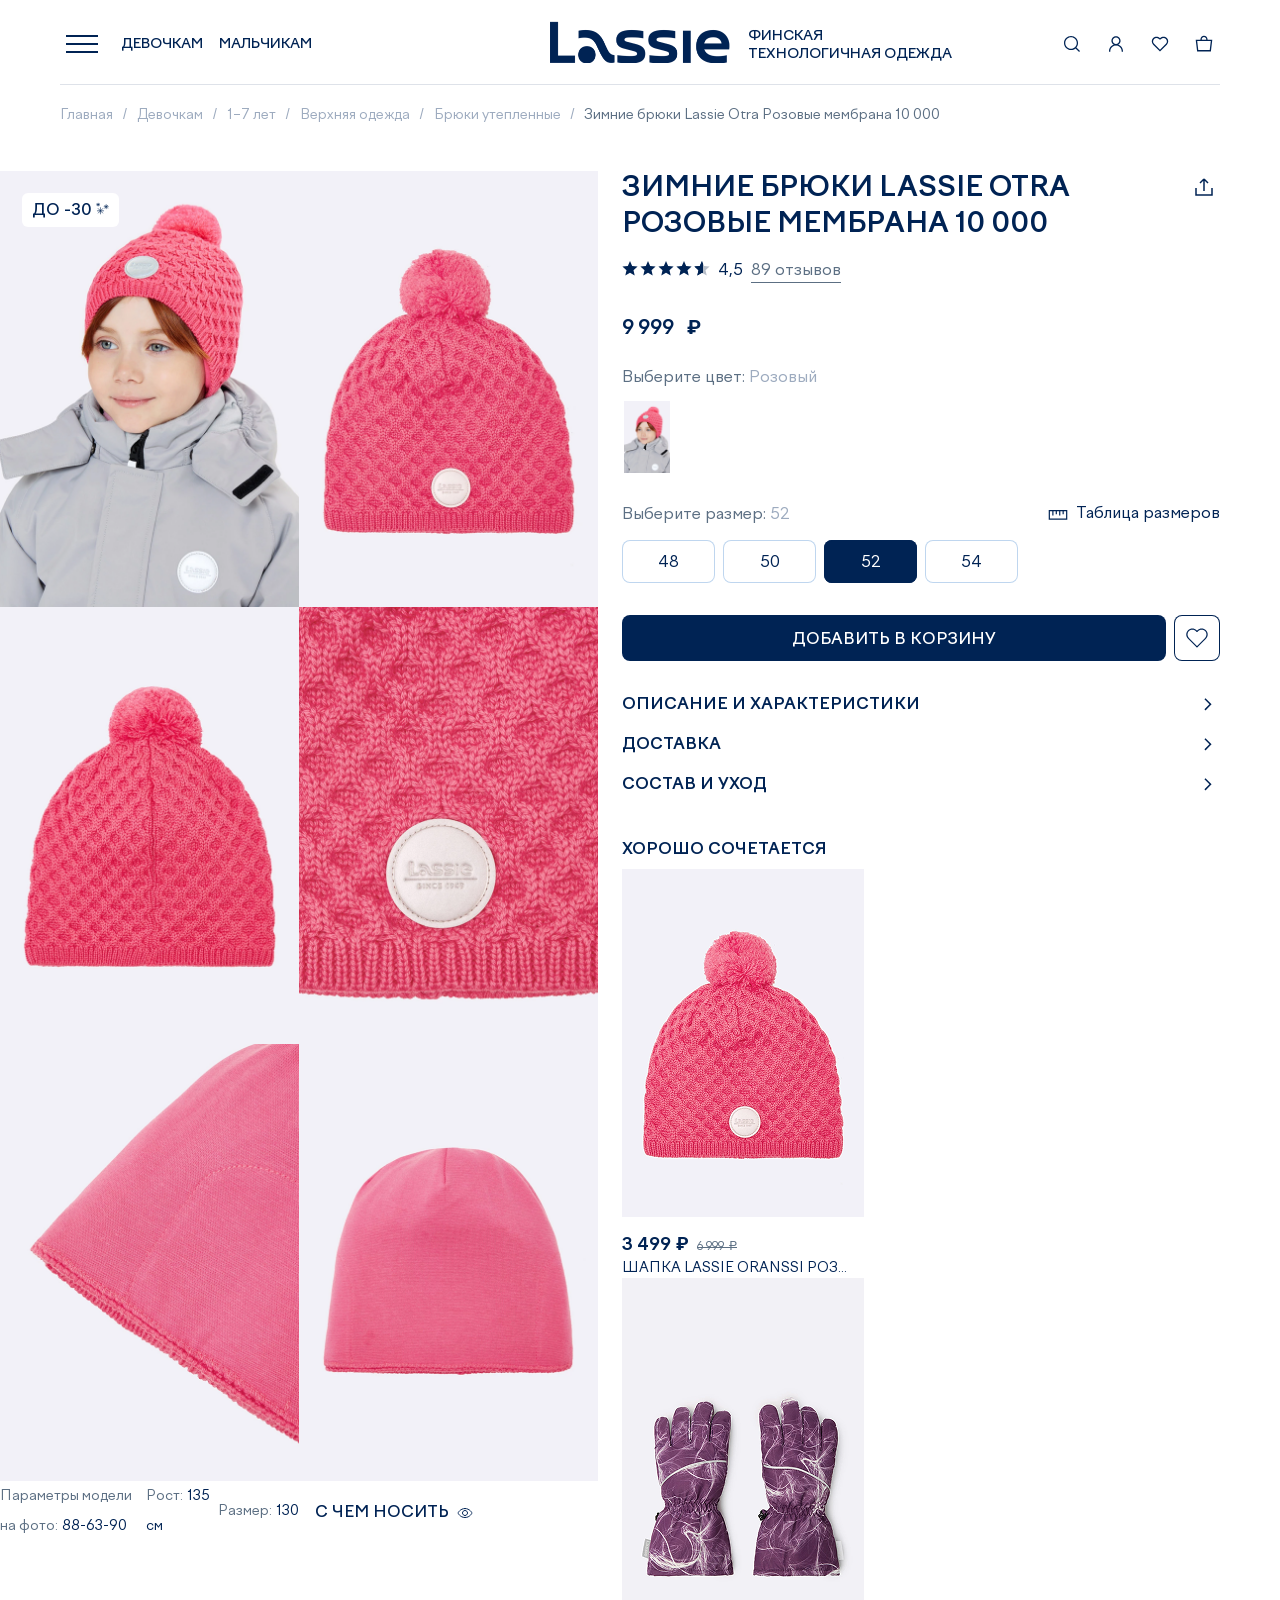
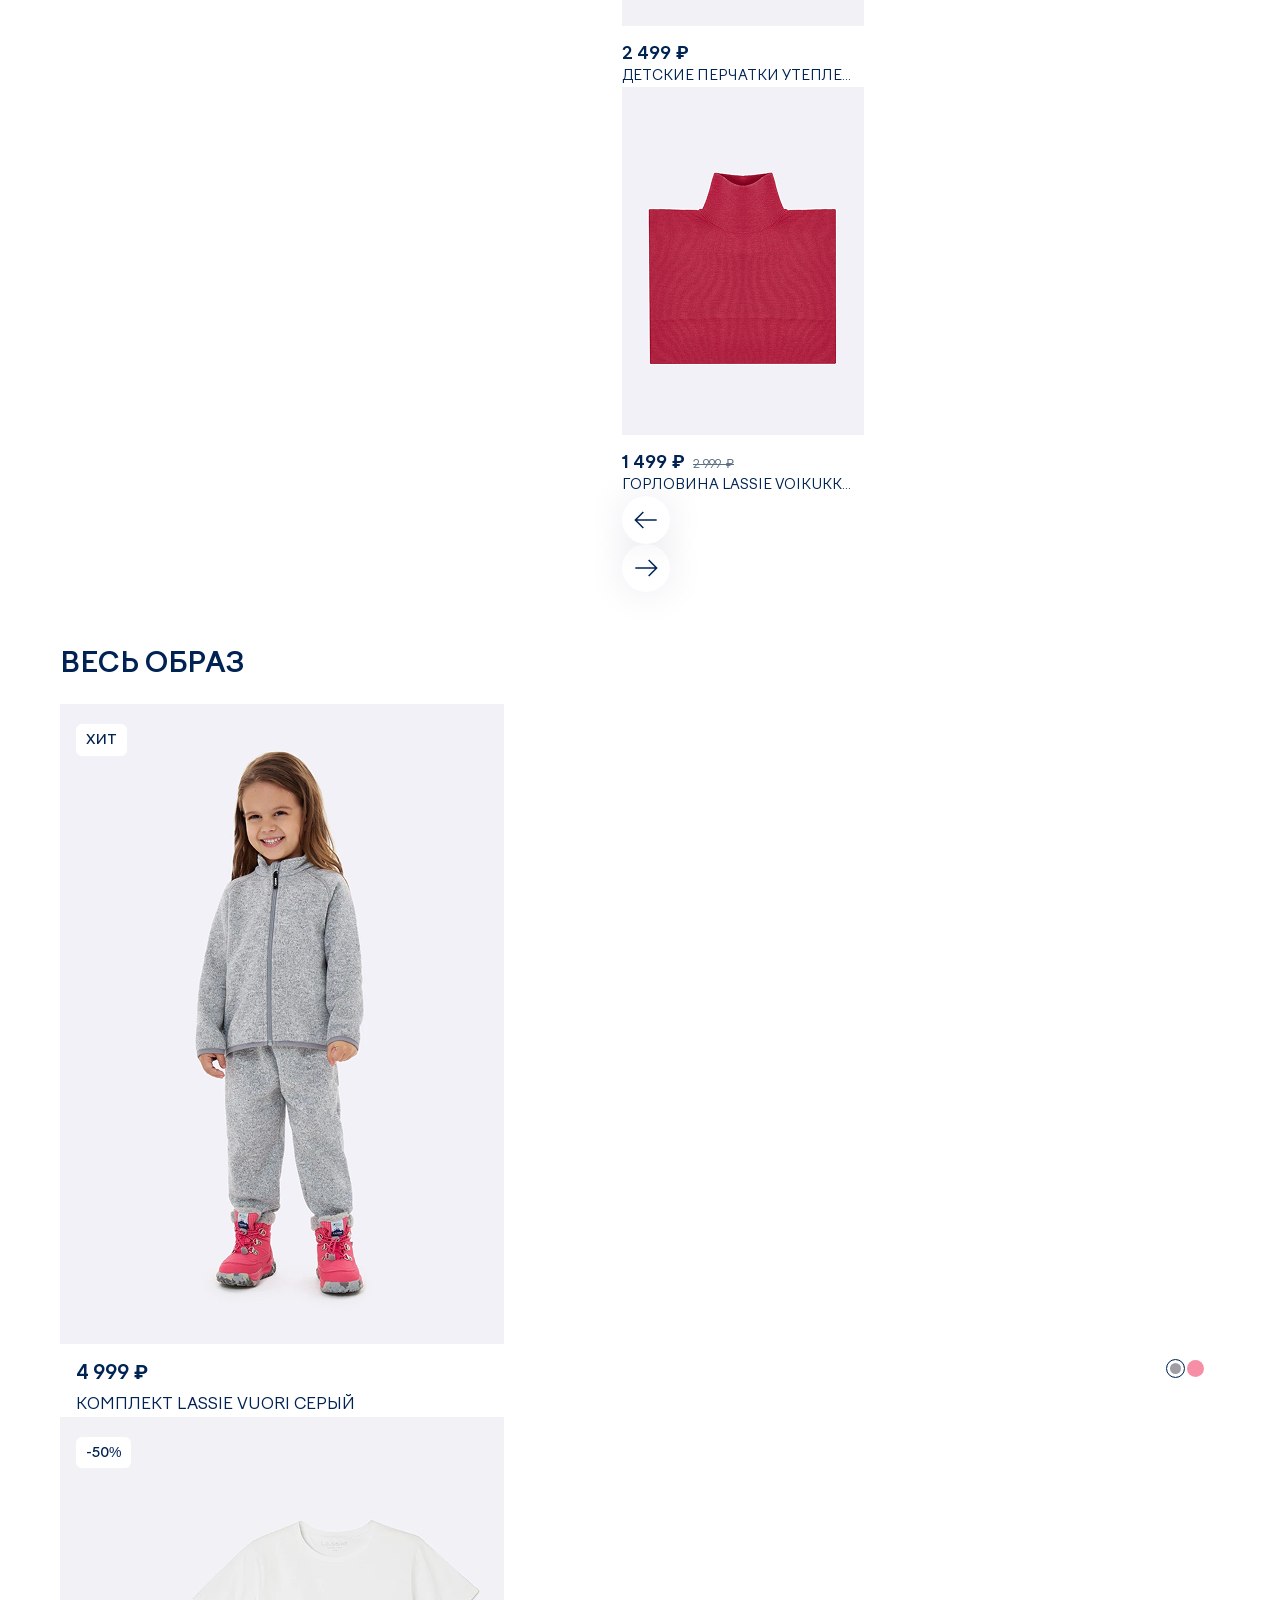
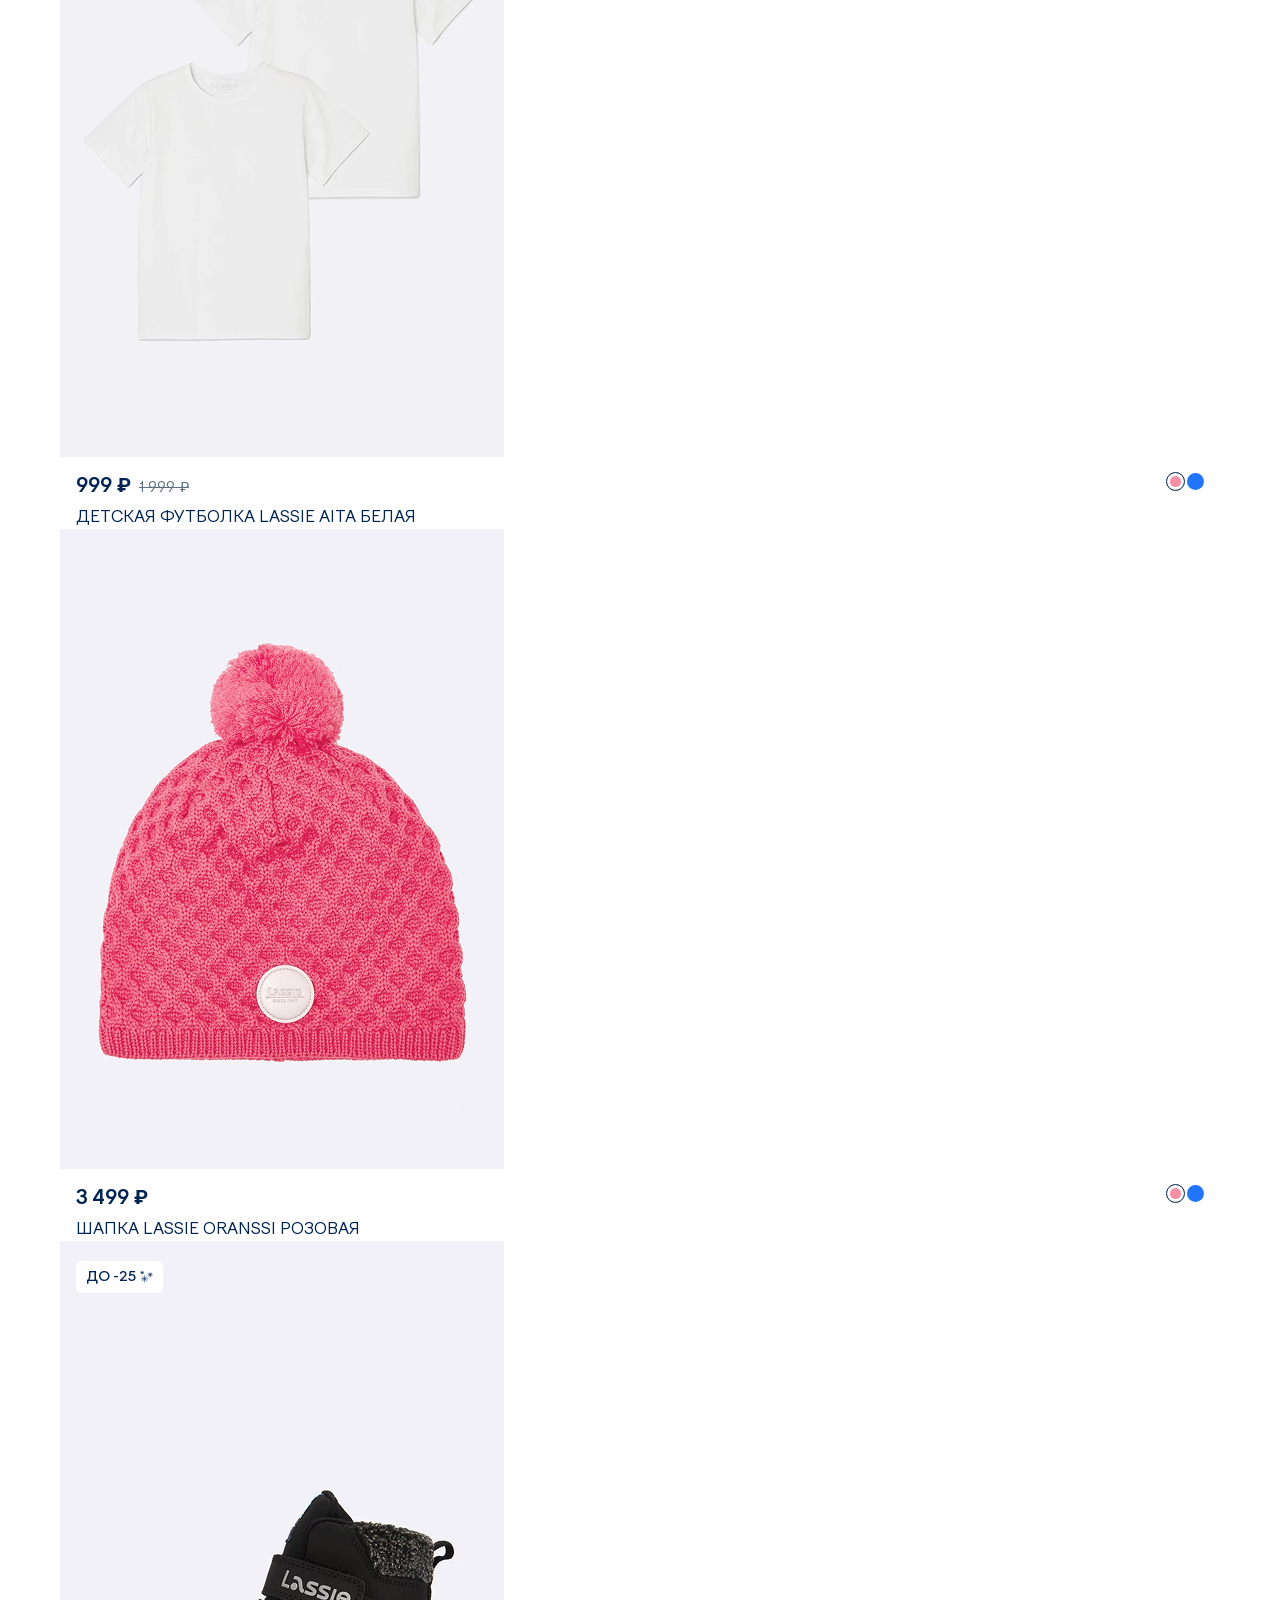
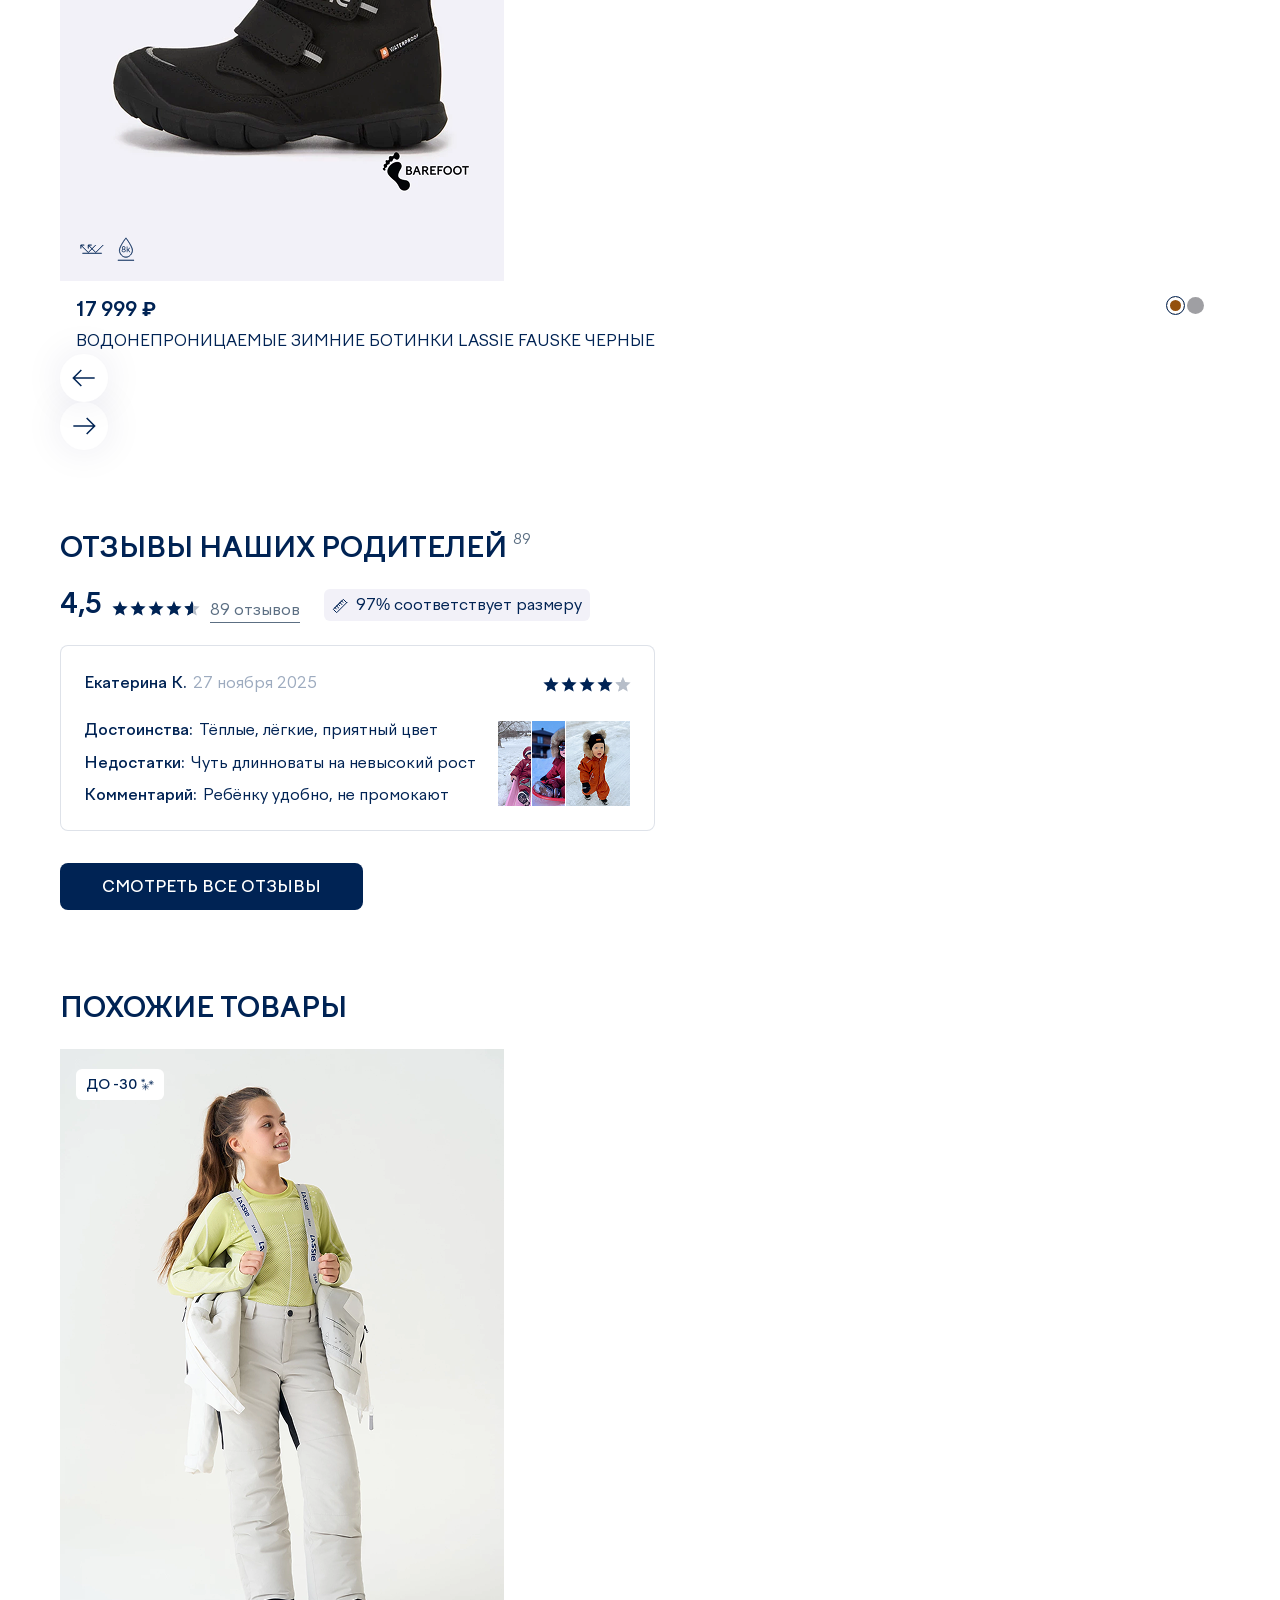
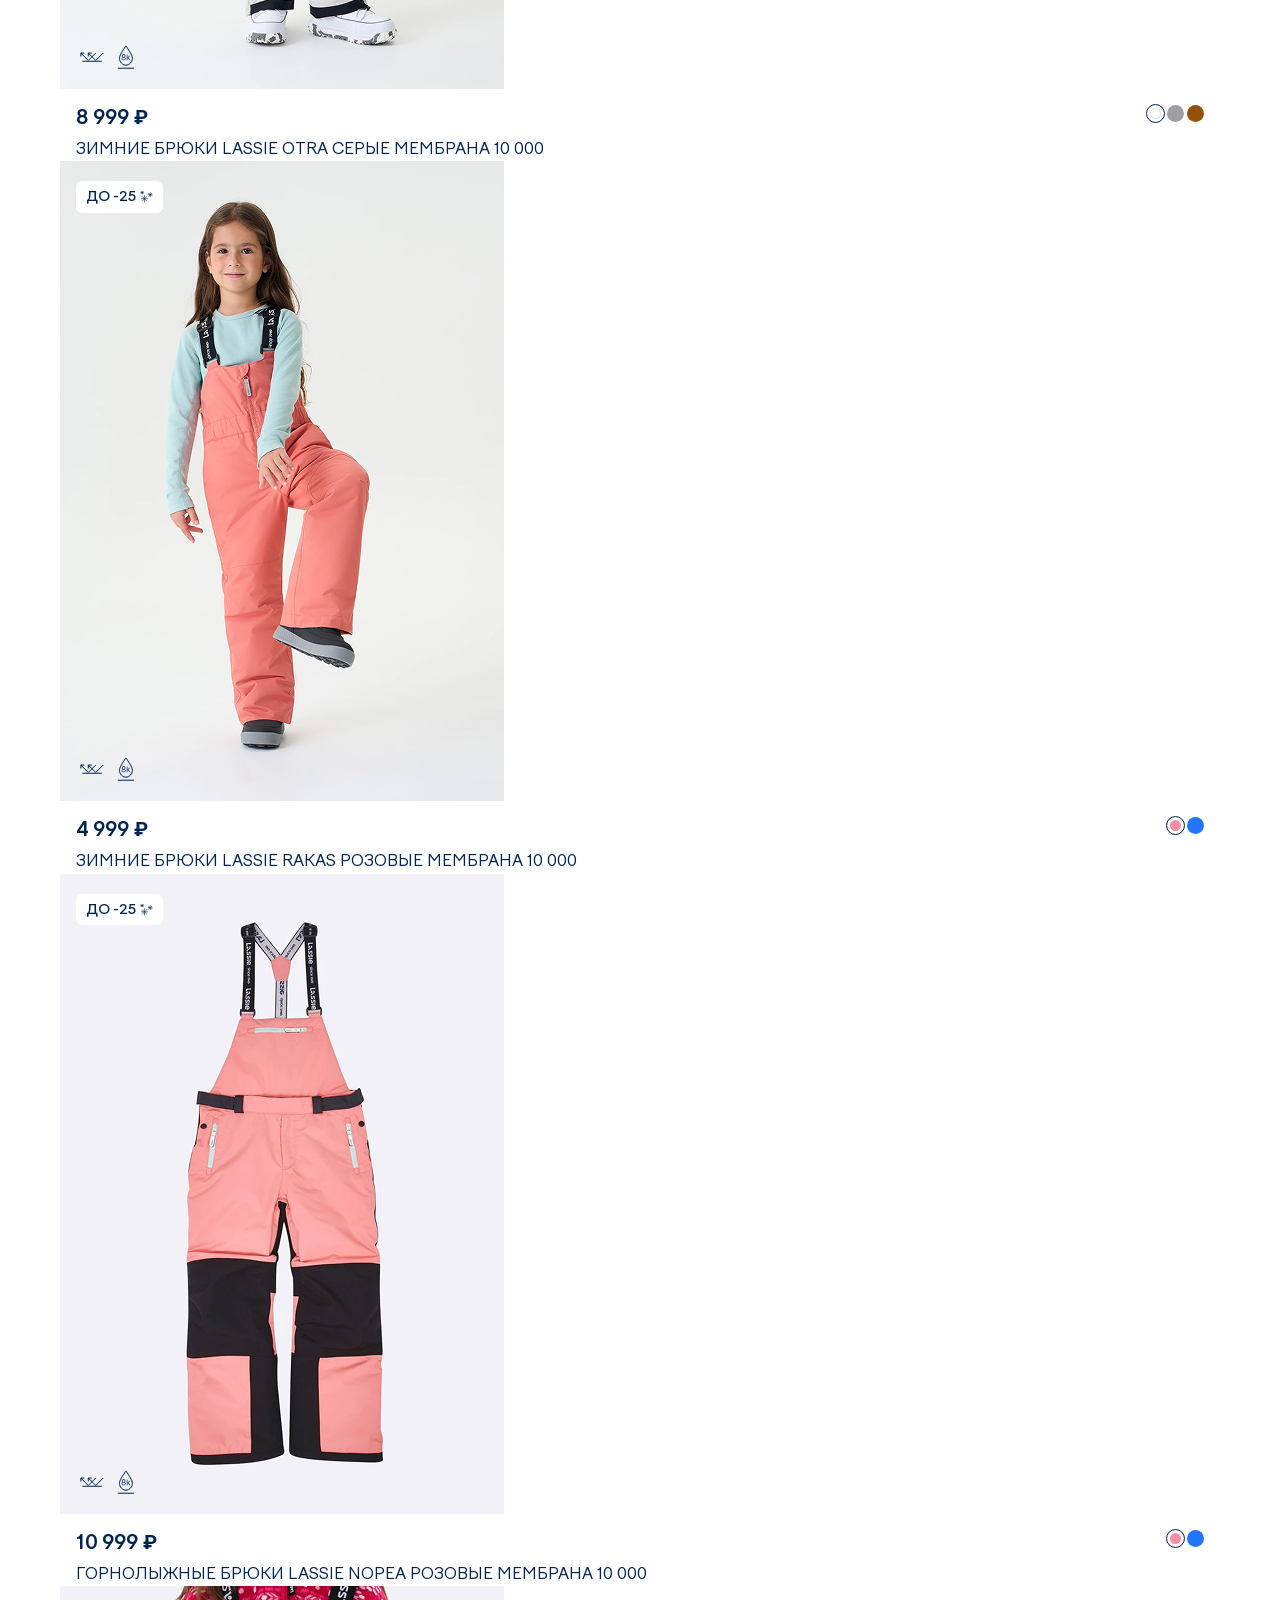
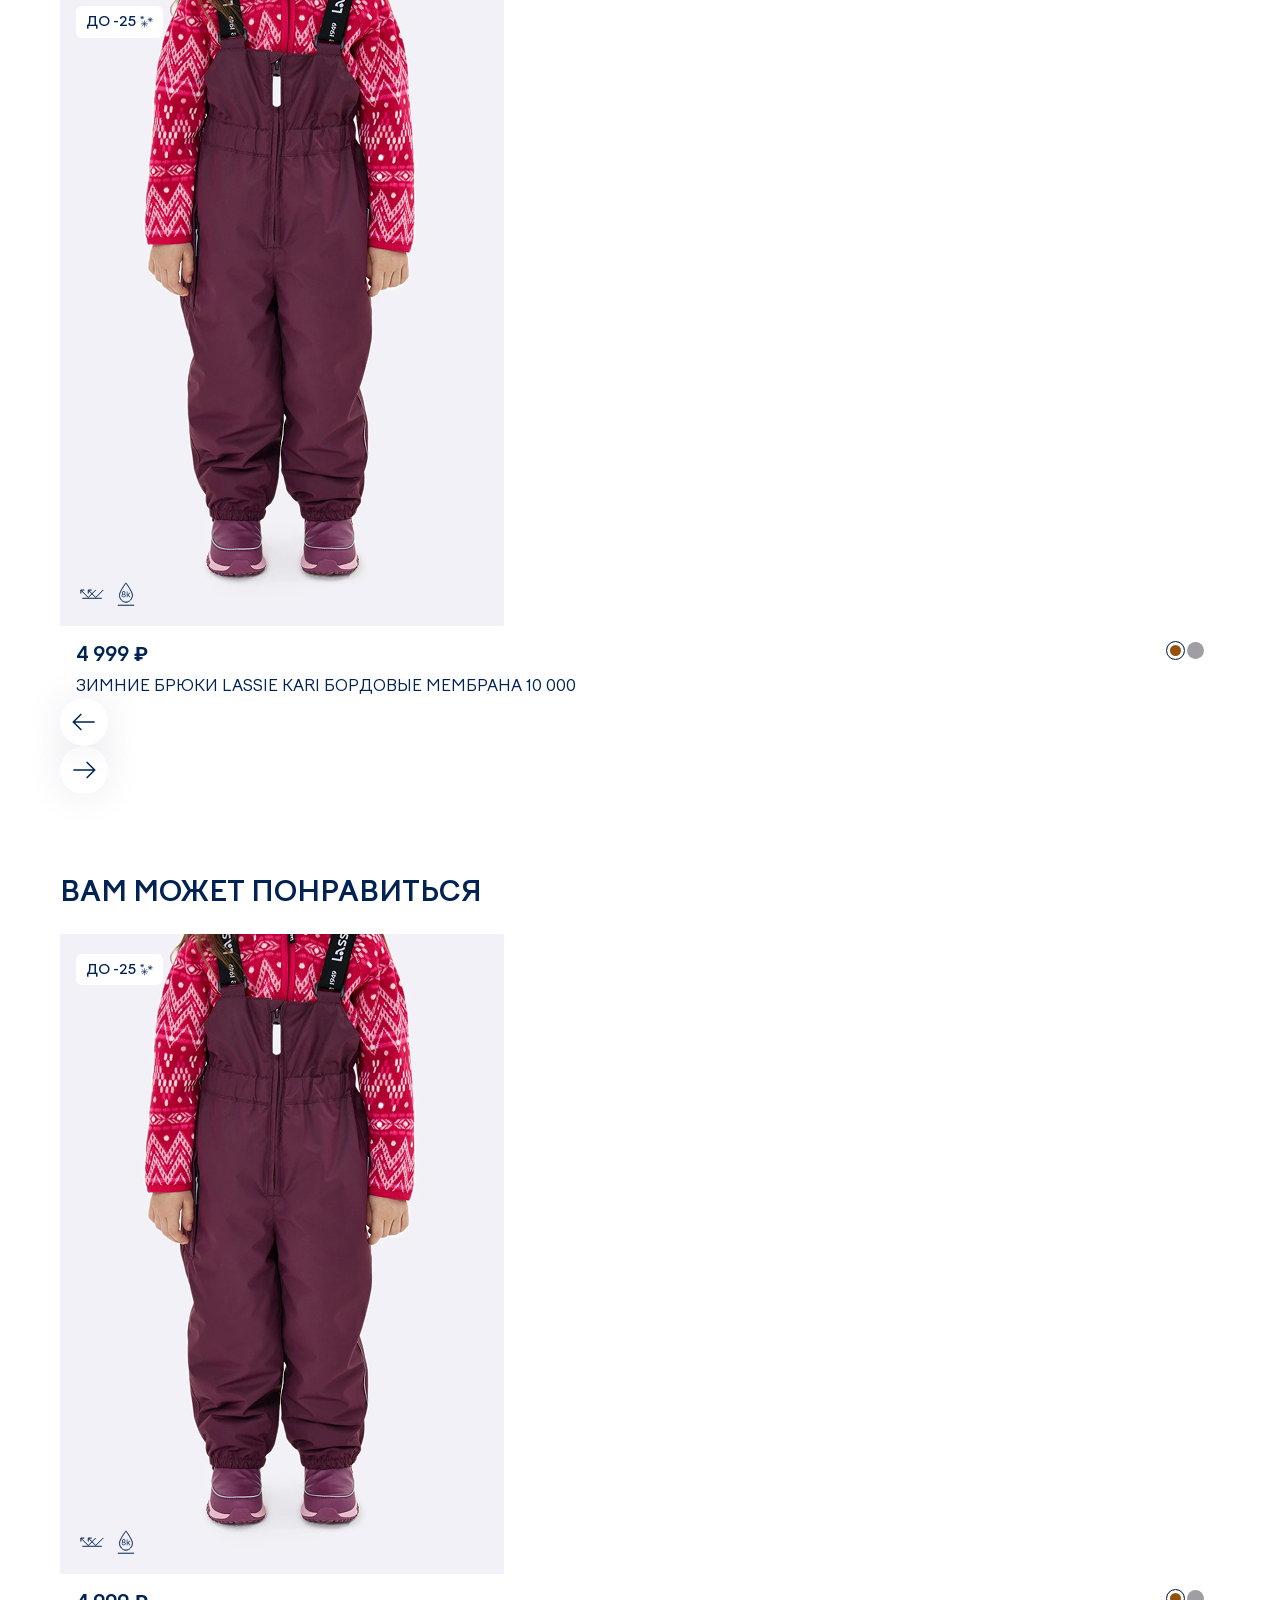
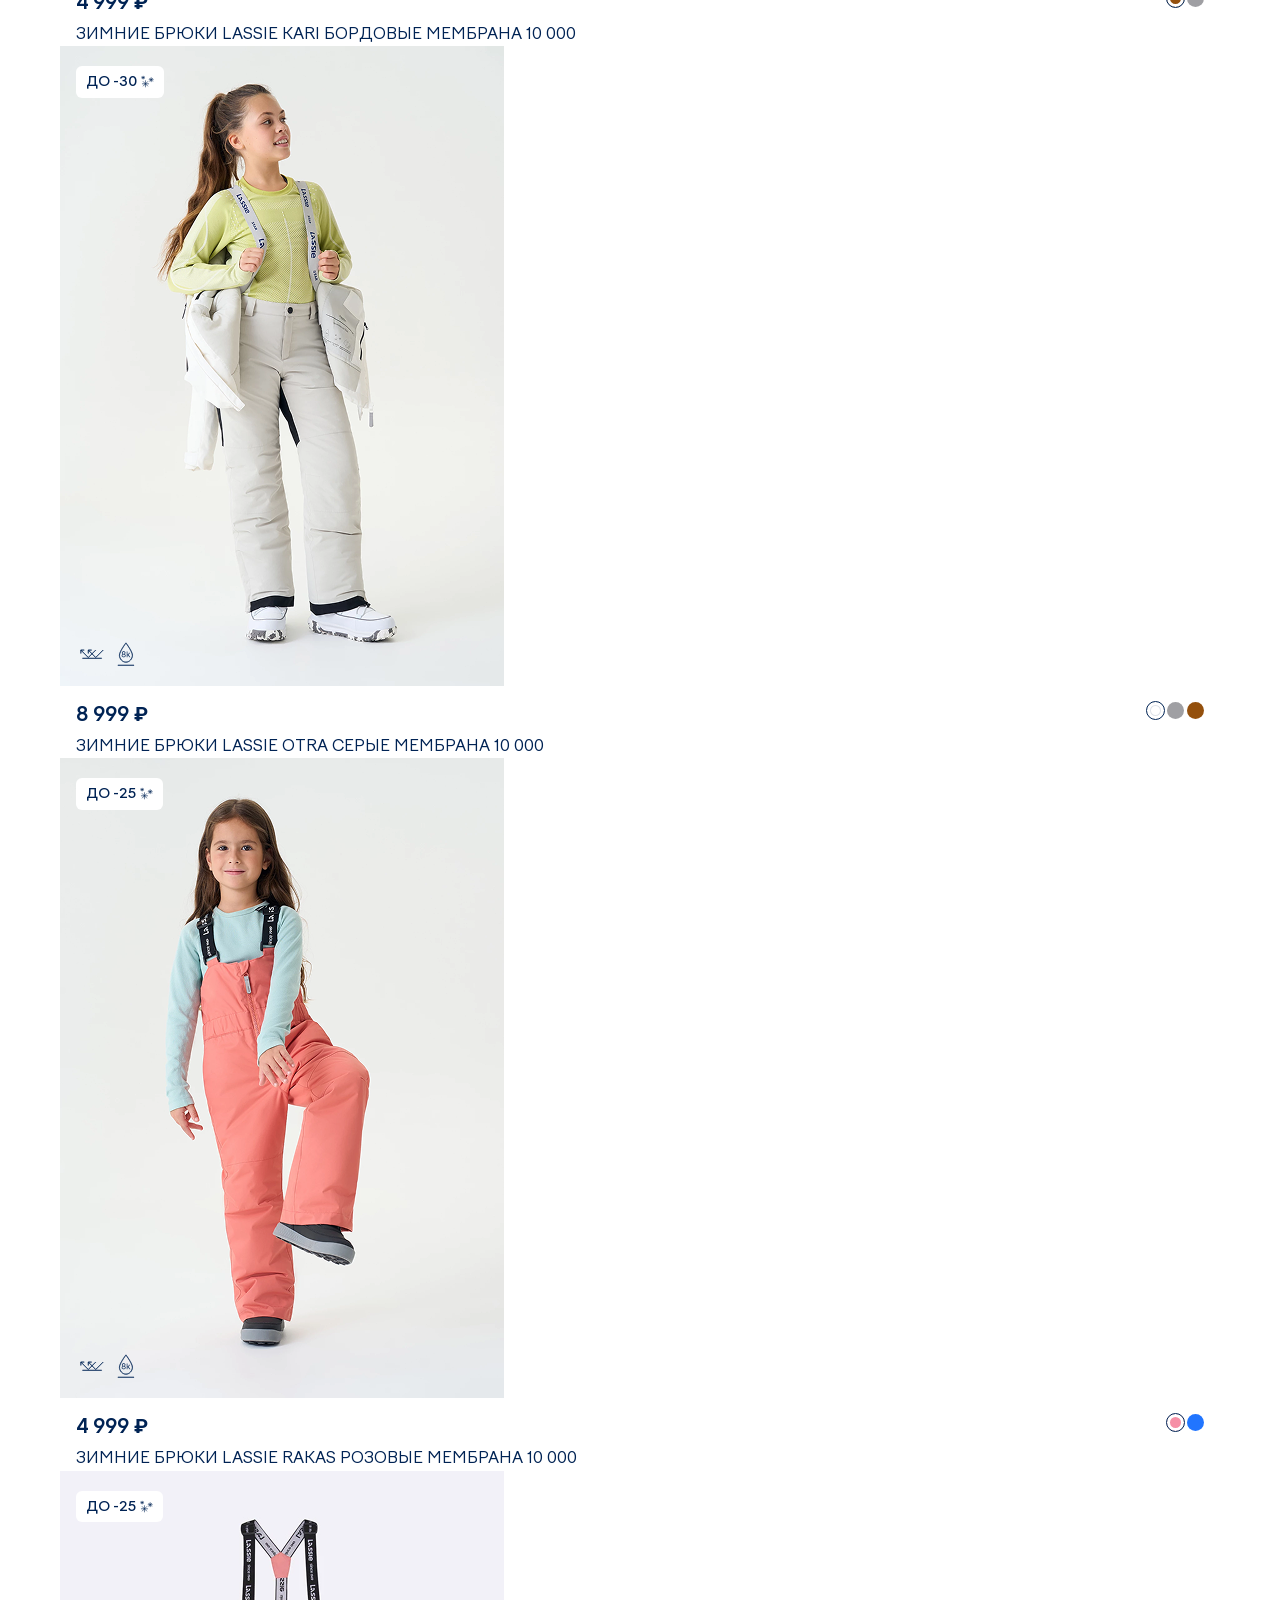
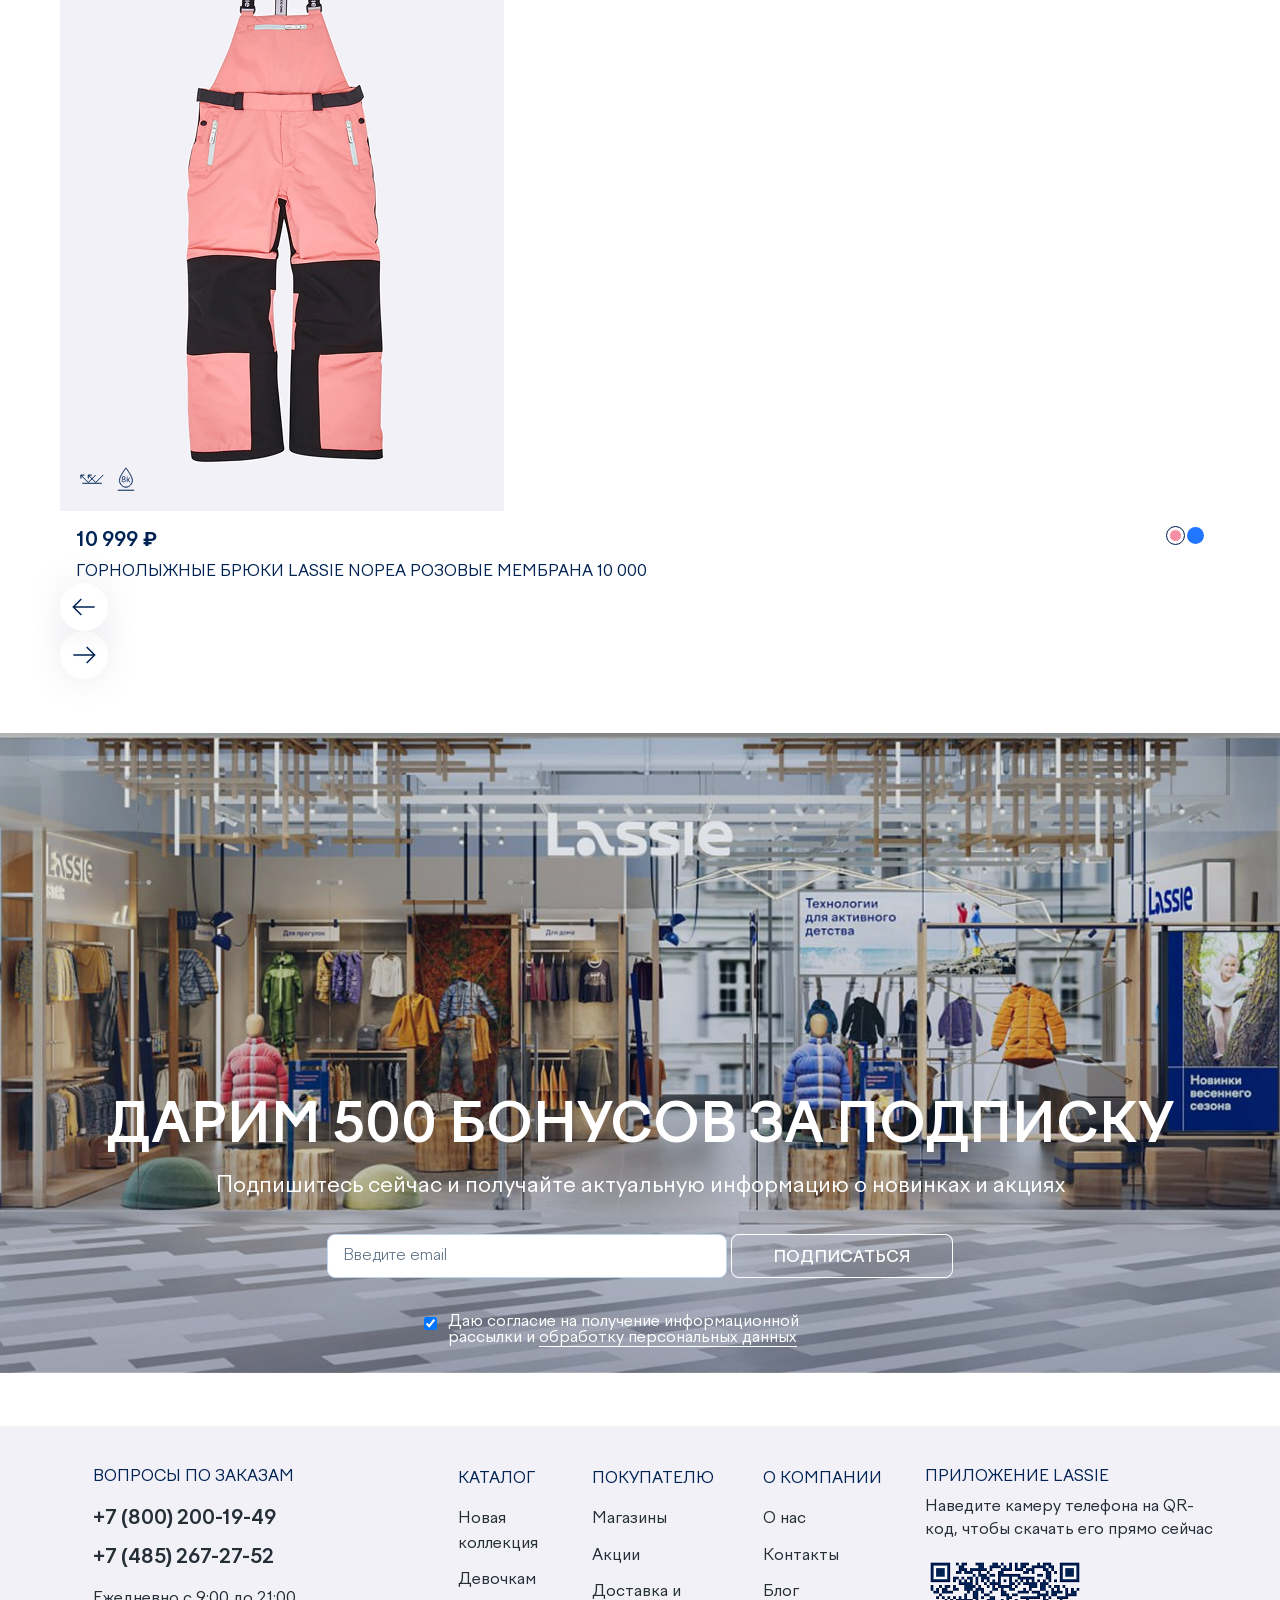
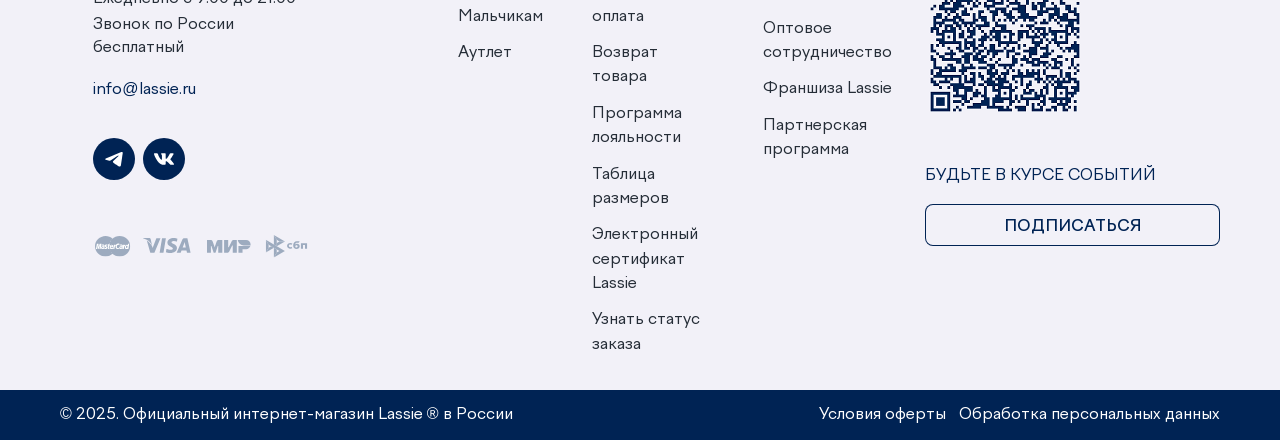
==== commit aa2481a7: "add mobile and js" ====
--- a/index.html
+++ b/index.html
@@ -980,6 +980,17 @@
 						</div>
 						<button class="btn btn-white" data-go="hit">С чем носить<i class="icon see-icon"></i></button>
 					</div>
+                    <div class="product-gallery__nav ph">
+	                    <button class="product-gallery__nav-dot active" data-slide="0"></button>
+	                    <button class="product-gallery__nav-dot" data-slide="1"></button>
+	                    <button class="product-gallery__nav-dot" data-slide="2"></button>
+	                    <button class="product-gallery__nav-dot" data-slide="3"></button>
+	                    <button class="product-gallery__nav-dot" data-slide="4"></button>
+	                    <button class="product-gallery__nav-dot" data-slide="5"></button>
+                    </div>
+                    <button class="product-gallery__arrow prev ph"><i class="icon"></i></button>
+                    <button class="product-gallery__arrow next ph"><i class="icon"></i></button>
+                    <div class="product-gallery__counter ph">1/6</div>
 				</div>
 				<!--/Gallery-->
 				<!--Info-->
@@ -3050,7 +3061,7 @@
 	<!--Top-->
 	<div id="top"></div>
 	<!--/Top-->
-
+    
 <script src="js/jquery-3.7.1.min.js"></script>
 <script src="js/jquery-ui.min.js"></script>
 <script src="js/swiper-bundle.min.js"></script>
--- a/css/mobile.css
+++ b/css/mobile.css
@@ -1,54 +1,7 @@
-@media screen and (max-width:1900px) {
-:root {
-	--font-size:1.15vw;
-	--font-small:0.83vw;
-	--font-desc:0.73vw;
-}
-.footer-top__column-phone {
-	margin:0;
-}
-.app-banner .wrapper {
-	justify-content:center;
-}
-.header-logo__box img {
-	max-width:9.38vw;
-}
-.logo-title__box {
-	max-width:10.94vw;
-}
-.catalog-item__price, .slider-product .catalog-item__price {
-	font-size:0.94vw;
-}
-.menu-category__box a, .logo-title__box {
-	font-size:0.73vw;
-}
-h2 {
-	font-size: 2.19vw;
-}
-h3, #catalog h1, .item-price__box.catalog-item__price, #reviews .item-rating span {
-	font-size: 1.46vw;
-}
-h4, .popup-header h3, .basket-price {
-	font-size: 1.04vw;
-}
-#slider .slider-text__box h2, #banner-middle .slider-text__box h2, .subscribe-txt__box h2, h1, .success-txt h3 {
-	font-size:2.81vw;
-}
-.footer-phone a {
-	font-size:1.04vw;
-}
-.popup-img {
-	max-width:39.06vw;
-}
-.filter-price__input label {
-	top:0.78vw;
-	left:0.83vw;
-}
-.filter-price__input input[type=number], .filter-price__input input[type=text] {
-	padding-left:2.03vw;
-}
-}
+/* === MOBILE.CSS - ИСПРАВЛЕННАЯ ВЕРСИЯ === */
+
 @media screen and (max-width:1200px) {
+
 :root {
 	--font-size:16px;
 	--font-small:12px;
@@ -174,7 +127,7 @@
 .logo-title__box {
 	font-size:8px;
 	font-weight:normal;
-	position:relative;
+position:relative;
 	left:auto;
 	max-width:120px;
 }
@@ -568,7 +521,7 @@
 }
 .catalog-popup {
 	grid-template-columns: repeat(2, 1fr);
-	grid-coluymn-gap:8px;
+	grid-column-gap:8px;
 	grid-row-gap:24px;
 }
 #style-list .popup-content__box {
@@ -608,7 +561,7 @@
 }
 .label {
 	padding:3px 4px 2px;
-	gap:3;
+	gap:3px;
 	font-size:9px;
 	top:8px;
 	left:8px;
@@ -879,7 +832,7 @@
 }
 #tooltip h4 {
 	display:block;
-	marign:0 0 12px;
+	margin:0 0 12px;
 	font-size:16px;
 }
 #tooltip .close {
@@ -959,7 +912,7 @@
 	margin:0;
 }
 .filter-flex {
-	height:calc(100% - 60px);;
+	height:calc(100% - 60px);
 }
 .filter-check__box label:not(:has(.catalog-item__color)) {
 	display:block;
@@ -1026,7 +979,210 @@
 #info-message .flex {
 	gap:10px;
 }
-}
+
+/* === МОБИЛЬНАЯ АДАПТАЦИЯ ТОВАРА === */
+.product-item__box {
+	flex-flow: column !important;
+	align-items: stretch !important;
+	gap: 24px !important;
+}
+.product-item__gallery {
+	width: 100% !important;
+	max-width: 100% !important;
+	margin-left: 0 !important;
+	margin-right: 0 !important;
+	padding: 0 16px !important;
+	box-sizing: border-box !important;
+}
+.product-gallery {
+	grid-template-columns: 1fr !important;
+	grid-template-rows: auto !important;
+	gap: 0 !important;
+	margin: 0 !important;
+}
+.product-gallery__item {
+	width: 100% !important;
+	height: auto !important;
+	display: none !important;
+}
+.product-gallery__item:first-child,
+.product-gallery__item.active {
+	display: block !important;
+}
+.product-gallery__item img {
+	width: 100% !important;
+	height: auto !important;
+	aspect-ratio: 3/4 !important;
+	object-fit: cover !important;
+	display: block !important;
+	border-radius: 8px !important;
+}
+.product-gallery__item video {
+	width: 100% !important;
+	height: auto !important;
+	display: block !important;
+	border-radius: 8px !important;
+}
+.product-gallery__nav {
+	display: flex !important;
+	justify-content: center !important;
+	gap: 8px !important;
+	padding: 12px 0 24px !important;
+}
+.product-gallery__nav-dot {
+	width: 8px !important;
+	height: 8px !important;
+	border-radius: 50% !important;
+	background: var(--line) !important;
+	border: 0 !important;
+	padding: 0 !important;
+	cursor: pointer !important;
+	transition: background 0.3s ease !important;
+}
+.product-gallery__nav-dot.active {
+	background: var(--font-color) !important;
+	transform: scale(1.2) !important;
+}
+.product-gallery__arrow {
+	position: absolute !important;
+	top: 50% !important;
+	transform: translateY(-50%) !important;
+	width: 40px !important;
+	height: 40px !important;
+	border-radius: 50% !important;
+	background: rgba(255,255,255,0.9) !important;
+	border: 0 !important;
+	padding: 0 !important;
+	display: flex !important;
+	align-items: center !important;
+	justify-content: center !important;
+	z-index: 2 !important;
+	box-shadow: 0 2px 10px rgba(0,0,0,0.1) !important;
+}
+.product-gallery__arrow.prev { left: 24px !important; }
+.product-gallery__arrow.next { right: 24px !important; }
+.product-gallery__arrow i {
+	width: 20px !important;
+	height: 20px !important;
+	background: var(--font-color) !important;
+	mask-size: contain !important;
+	mask-repeat: no-repeat !important;
+	mask-position: center !important;
+}
+.product-gallery__arrow.prev i {
+	mask-image: url("data:image/svg+xml,%3Csvg width='20' height='20' viewBox='0 0 20 20' fill='none' xmlns='http://www.w3.org/2000/svg'%3E%3Cpath d='M12.5 5L7.5 10L12.5 15' stroke='%23002354' stroke-width='1.5' stroke-linecap='round' stroke-linejoin='round'/%3E%3C/svg%3E") !important;
+	-webkit-mask-image: url("data:image/svg+xml,%3Csvg width='20' height='20' viewBox='0 0 20 20' fill='none' xmlns='http://www.w3.org/2000/svg'%3E%3Cpath d='M12.5 5L7.5 10L12.5 15' stroke='%23002354' stroke-width='1.5' stroke-linecap='round' stroke-linejoin='round'/%3E%3C/svg%3E") !important;
+}
+.product-gallery__arrow.next i {
+	mask-image: url("data:image/svg+xml,%3Csvg width='20' height='20' viewBox='0 0 20 20' fill='none' xmlns='http://www.w3.org/2000/svg'%3E%3Cpath d='M7.5 5L12.5 10L7.5 15' stroke='%23002354' stroke-width='1.5' stroke-linecap='round' stroke-linejoin='round'/%3E%3C/svg%3E") !important;
+	-webkit-mask-image: url("data:image/svg+xml,%3Csvg width='20' height='20' viewBox='0 0 20 20' fill='none' xmlns='http://www.w3.org/2000/svg'%3E%3Cpath d='M7.5 5L12.5 10L7.5 15' stroke='%23002354' stroke-width='1.5' stroke-linecap='round' stroke-linejoin='round'/%3E%3C/svg%3E") !important;
+}
+.product-info__block {
+	width: 100% !important;
+	max-width: 100% !important;
+	padding: 0 16px !important;
+	box-sizing: border-box !important;
+	order: 2 !important;
+}
+.product-gallery__banner,
+.product-gallery__tech-item,
+.gallery-info {
+	display: none !important;
+}
+.product-item__gallery .label {
+	top: 24px !important;
+	left: 24px !important;
+	z-index: 3 !important;
+	font-size: 12px !important;
+	padding: 6px 10px !important;
+}
+.product-gallery__counter {
+	position: absolute !important;
+	bottom: 16px !important;
+	right: 24px !important;
+	background: rgba(0,35,84,0.7) !important;
+	color: var(--white) !important;
+	padding: 4px 10px !important;
+	border-radius: 12px !important;
+	font-size: 12px !important;
+	z-index: 2 !important;
+}
+.product-info__title {
+	flex-flow: column !important;
+	align-items: flex-start !important;
+	gap: 8px !important;
+}
+.product-info__title h1 {
+	font-size: 20px !important;
+	margin: 0 !important;
+	line-height: 130% !important;
+}
+.item-rating {
+	margin: 8px 0 16px !important;
+	gap: 6px !important;
+}
+.item-rating span {
+	font-size: 16px !important;
+}
+.item-price__box.catalog-item__price {
+	font-size: 20px !important;
+	margin: 0 0 16px !important;
+}
+.product-color__list {
+	flex-wrap: wrap !important;
+	gap: 8px !important;
+}
+.product-color__select label img {
+	width: 40px !important;
+	height: 60px !important;
+}
+.add-size__box {
+	grid-template-columns: repeat(4, 1fr) !important;
+	gap: 8px !important;
+}
+.add-size__box .btn {
+	padding: 10px 8px !important;
+	font-size: 14px !important;
+}
+.product-item__add-btn {
+	flex-flow: column !important;
+	gap: 12px !important;
+}
+.product-item__add-btn .btn {
+	width: 100% !important;
+	padding: 14px 20px !important;
+	font-size: 16px !important;
+}
+.product-item__link .btn {
+	width: 100% !important;
+	justify-content: space-between !important;
+	padding: 12px 16px !important;
+	font-size: 14px !important;
+}
+.slider-product {
+	margin-right: 0 !important;
+	padding-right: 0 !important;
+}
+.slider-product .swiper-slide {
+	max-width: 140px !important;
+}
+.slider-product .catalog-item__txt-box a {
+	font-size: 12px !important;
+	-webkit-line-clamp: 2 !important;
+}
+.product-info__box {
+	flex-flow: column !important;
+	align-items: flex-start !important;
+	gap: 4px !important;
+	font-size: 12px !important;
+	margin: 16px 0 !important;
+	padding: 12px !important;
+	background: var(--light-grey) !important;
+	border-radius: 8px !important;
+}
+
+}
+
 @media screen and (max-width:800px) {
 .catalog-list {
 	grid-template-columns: repeat(2, 1fr);
@@ -1044,6 +1200,7 @@
 	grid-template-columns: repeat(4, 1fr);
 }
 }
+
 @media screen and (max-width:736px) {
 .txt-box__column:last-child {
 	display:none;
@@ -1293,6 +1450,7 @@
 	padding:0 16px;
 }
 }
+
 @media screen and (max-width:440px) {
 main input[type=submit], main button, .btn {
 	width:100%;
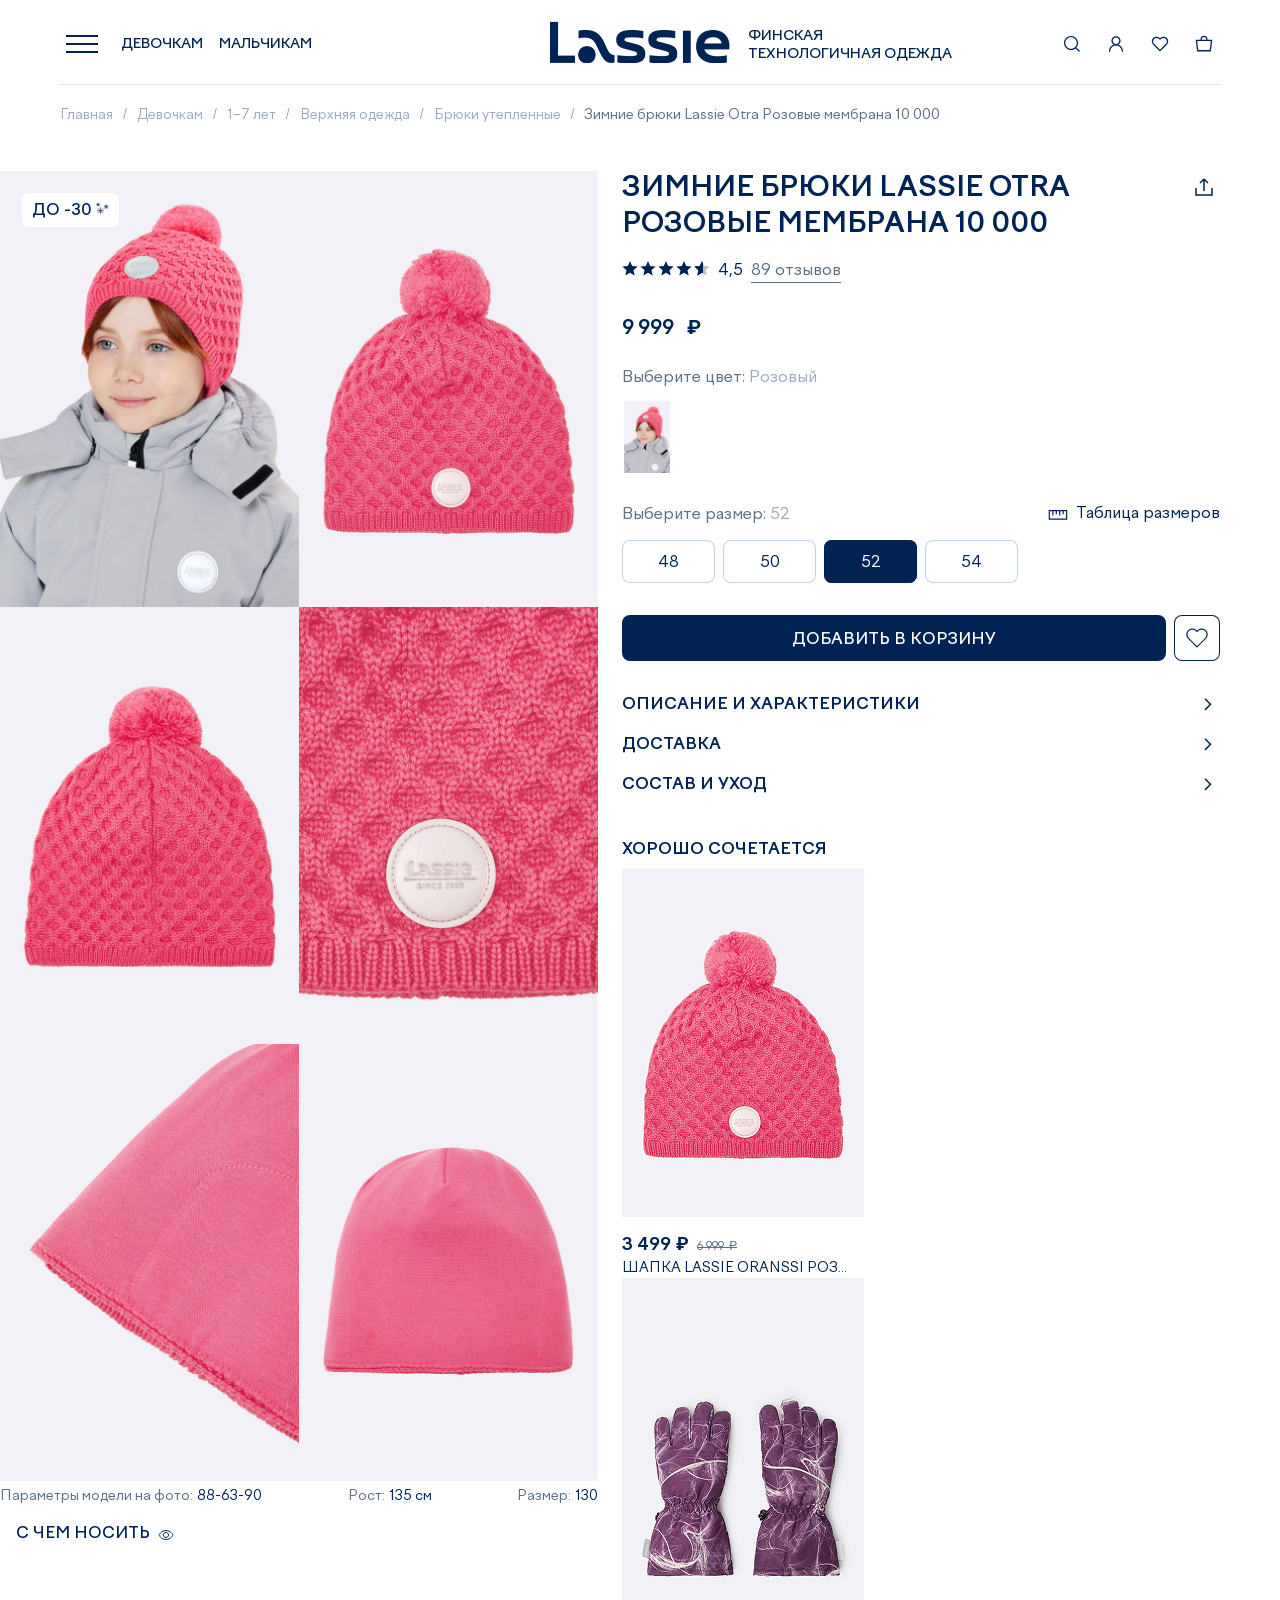
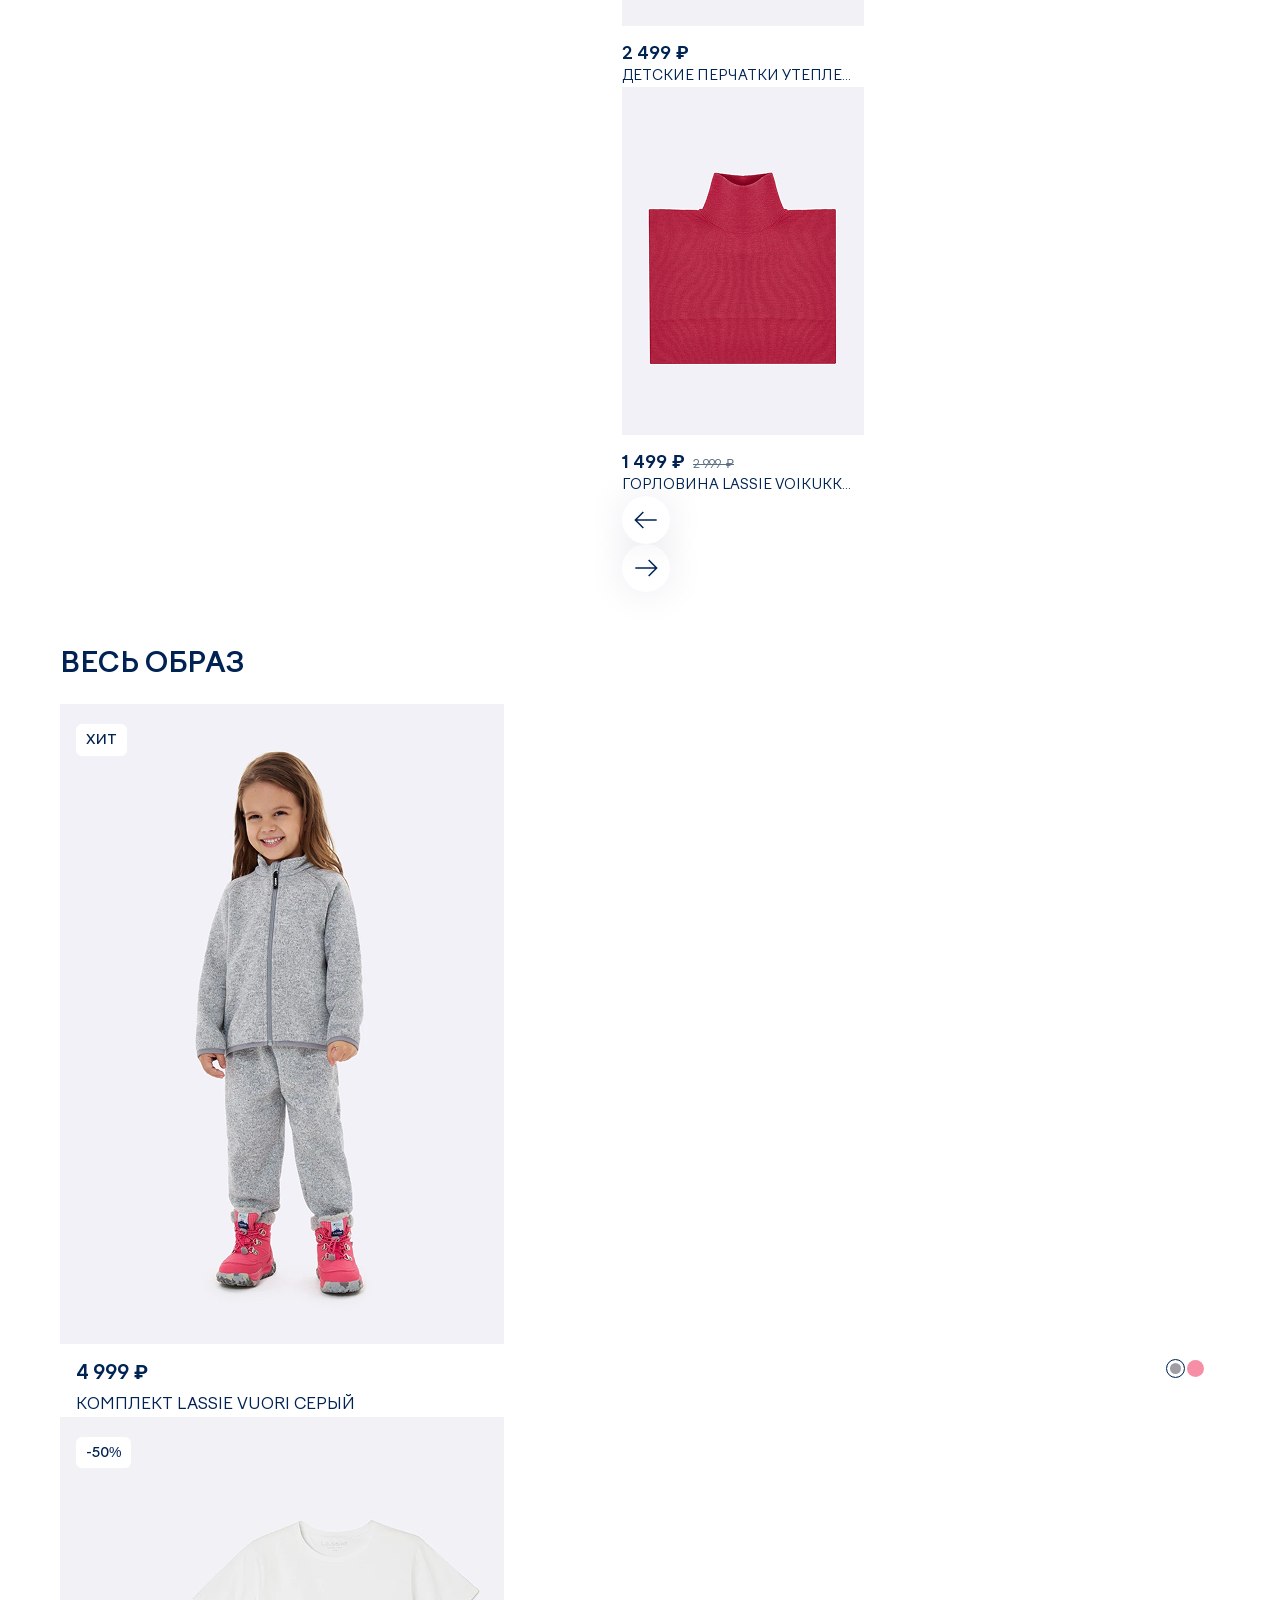
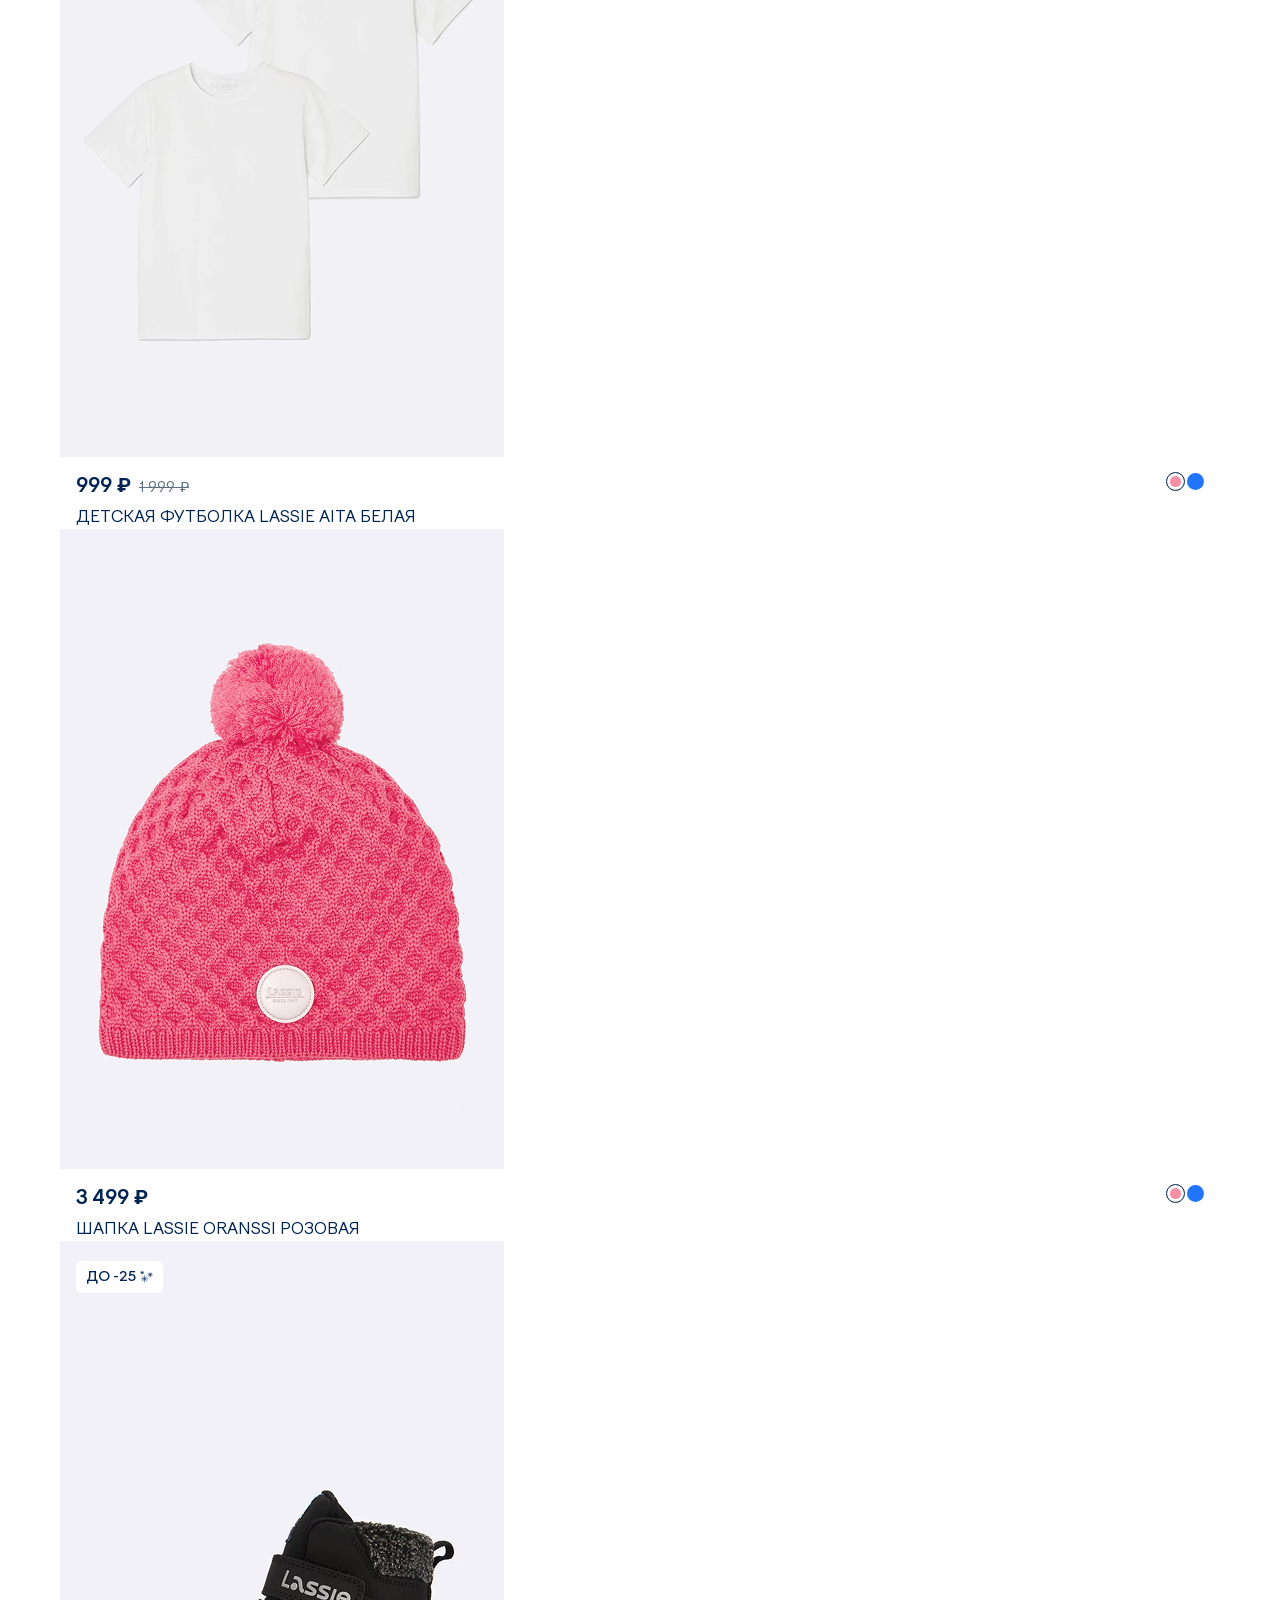
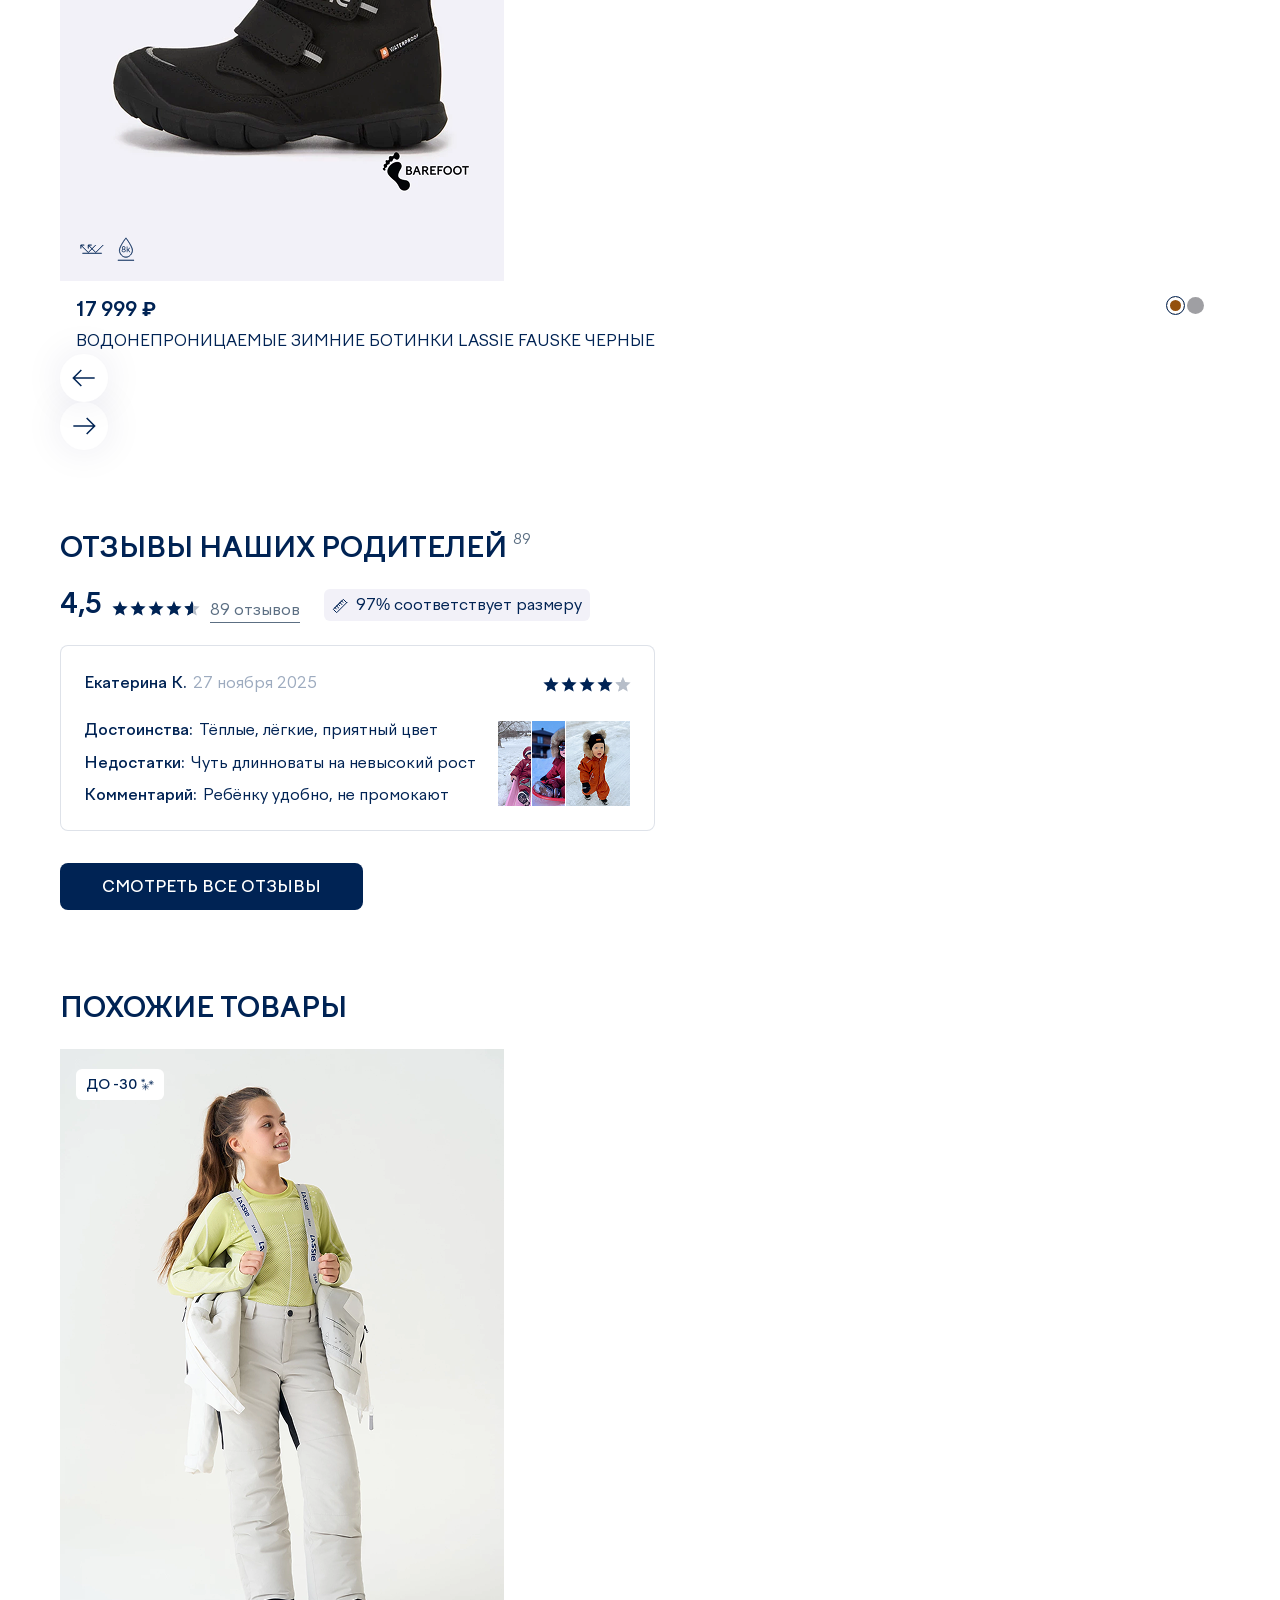
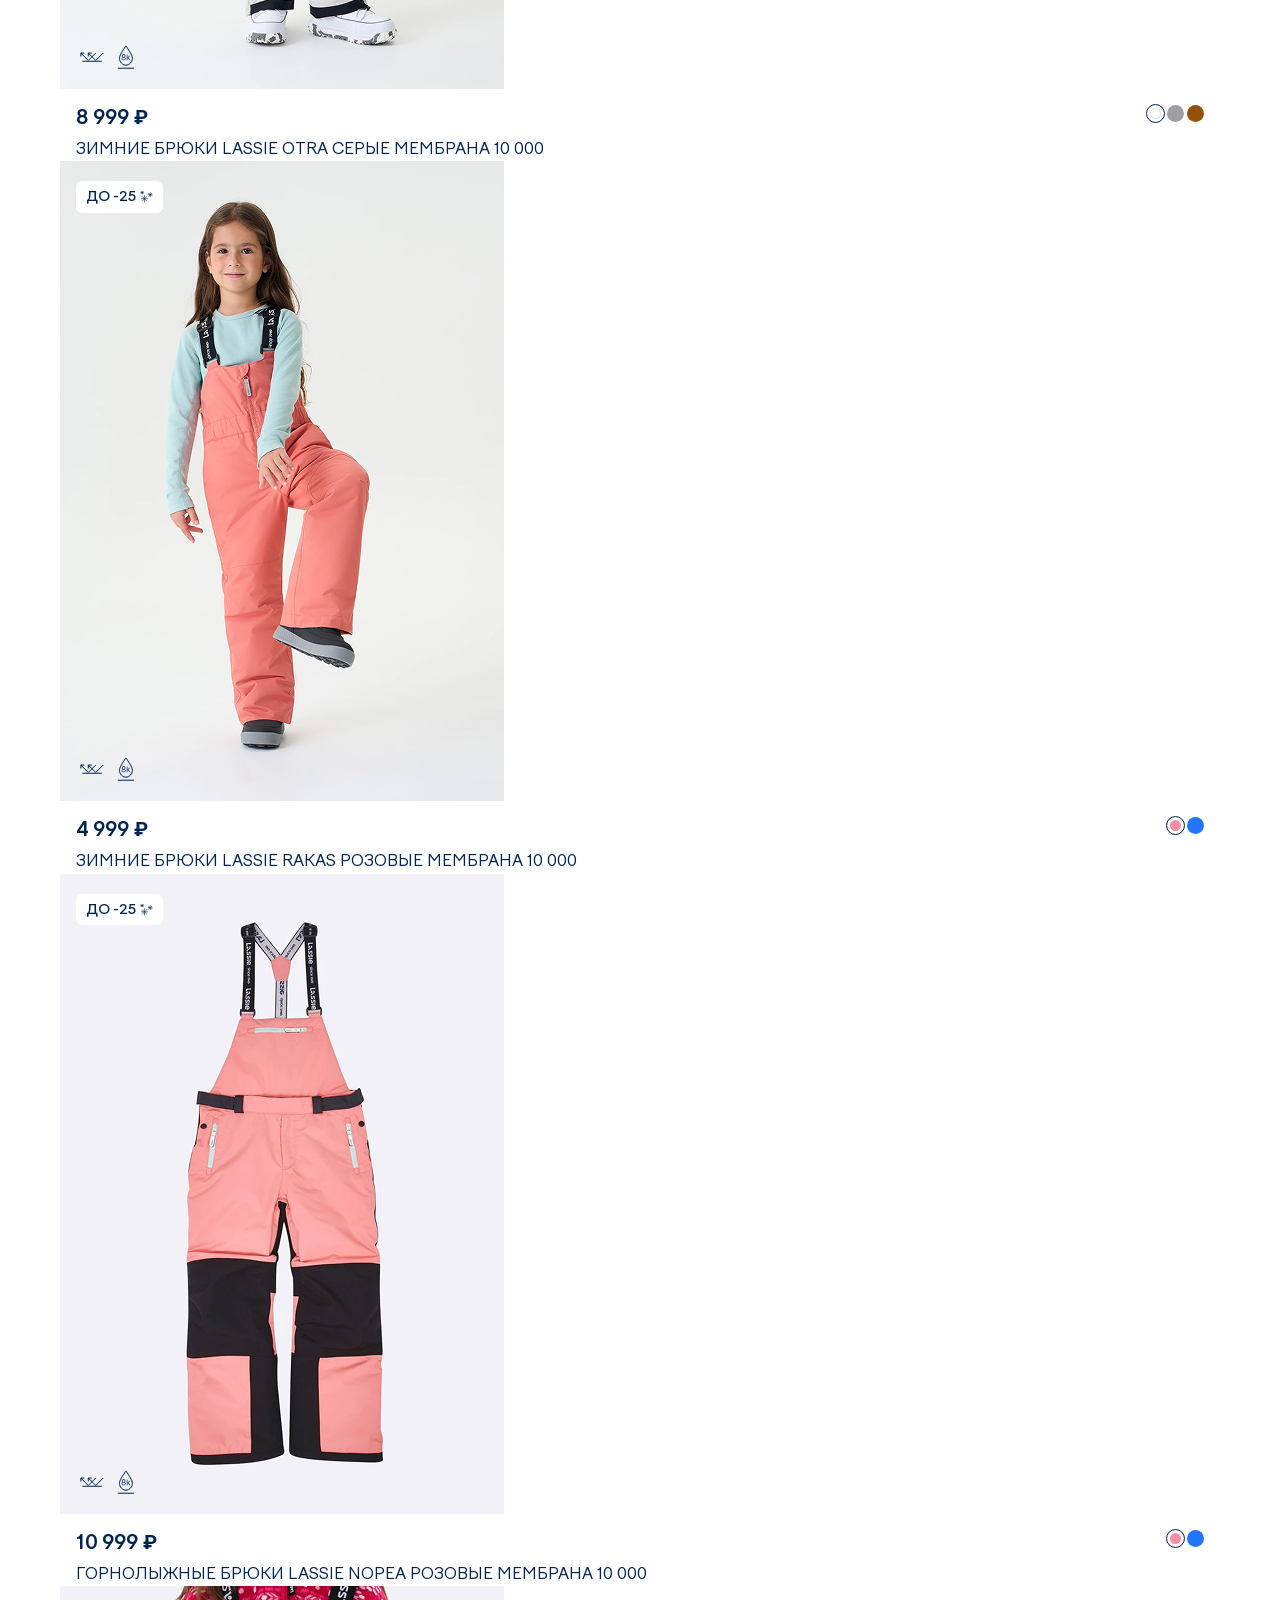
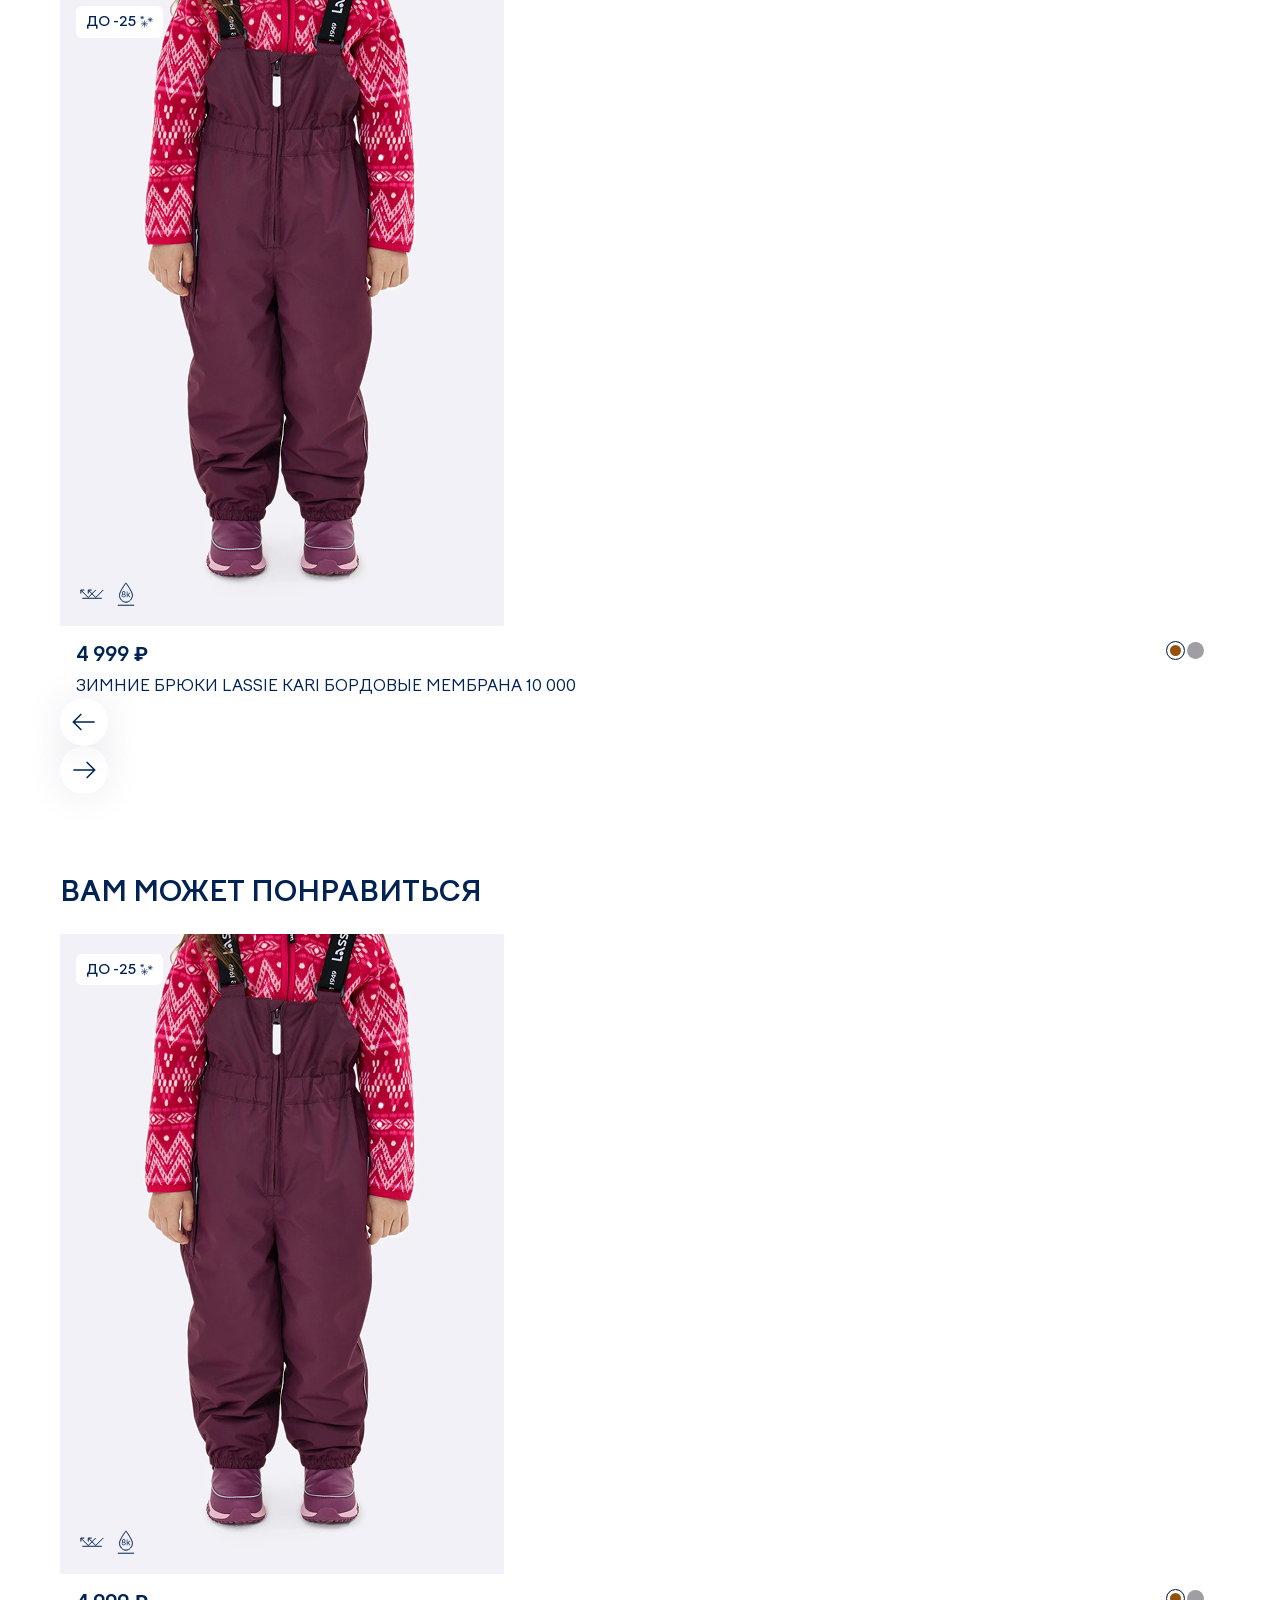
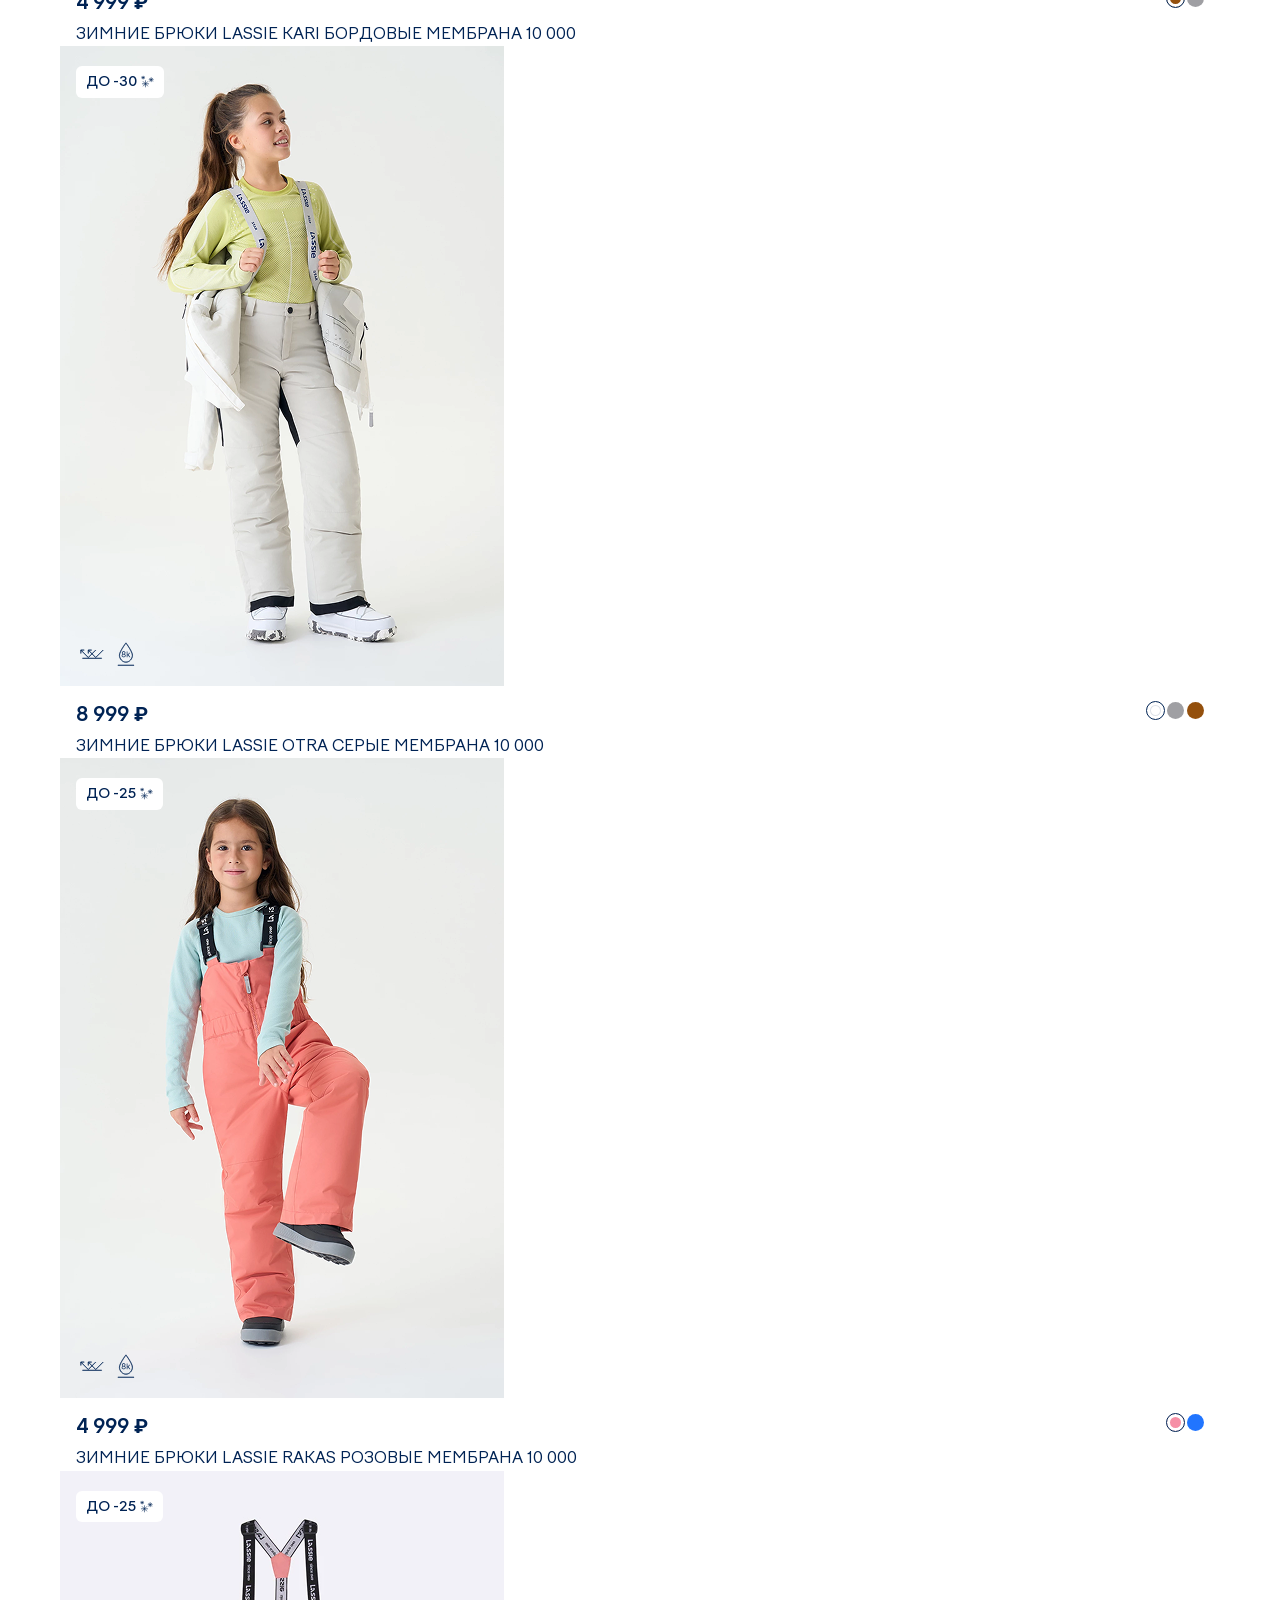
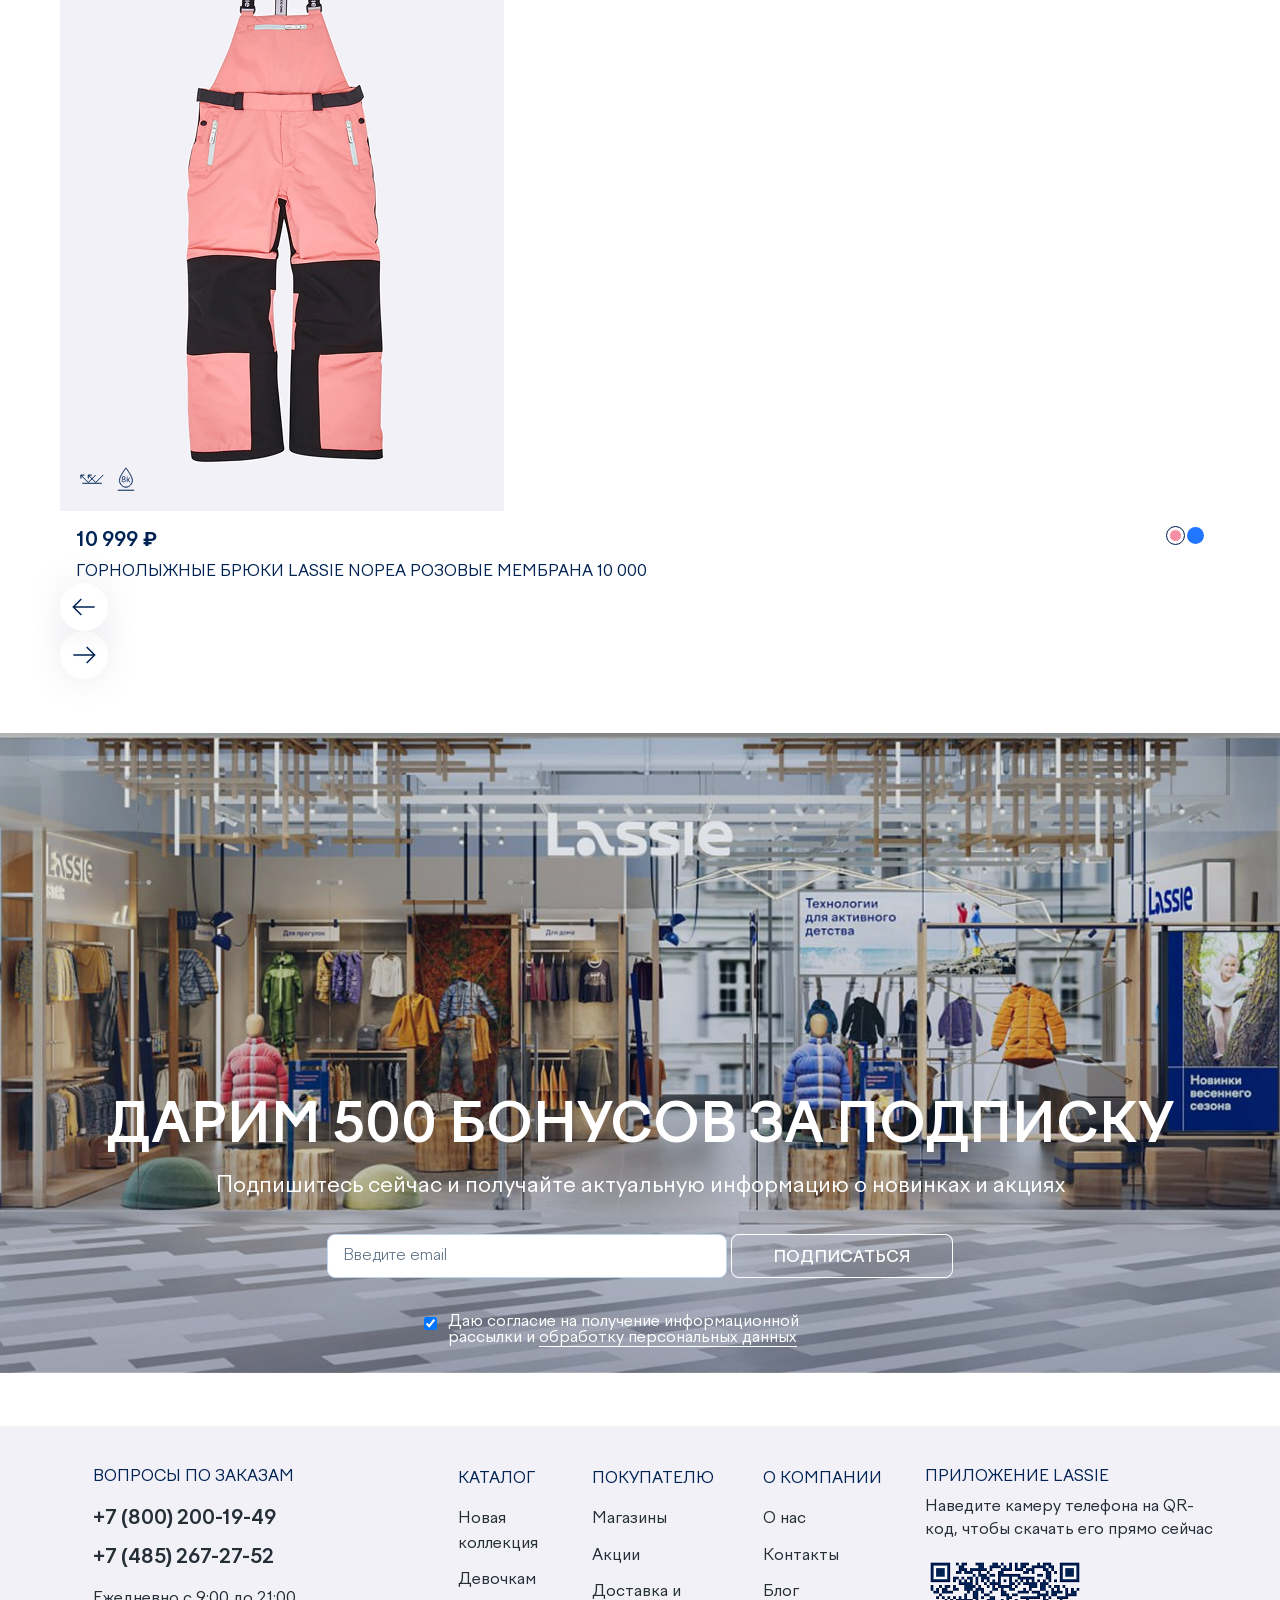
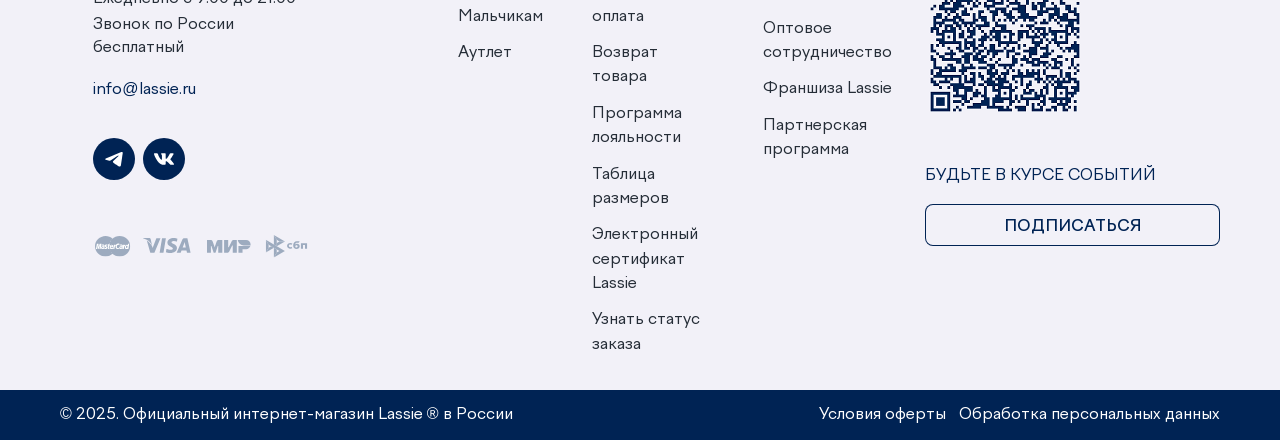
==== commit 31601acb: "html mobile fix" ====
--- a/index.html
+++ b/index.html
@@ -964,35 +964,24 @@
 			<!--Item-->
 			<div class="product-item__box flex">
 				<!--Gallery-->
-				<div class="product-item__gallery">
-					<div class="label">до -30<i class="icon snow-icon"></i></div>
-					<div class="product-gallery grid col-2">
-						<div class="product-gallery__item"><img src="img/item/item1.png" alt="title" title="title" /></div>
-						<div class="product-gallery__item"><img src="img/item/item2.png" alt="title" title="title" /></div>
-						<div class="product-gallery__item"><img src="img/item/item3.png" alt="title" title="title" /></div>
-						<div class="product-gallery__item"><img src="img/item/item4.png" alt="title" title="title" /></div>
-						<div class="product-gallery__item"><img src="img/item/item5.png" alt="title" title="title" /></div>
-						<div class="product-gallery__item"><img src="img/item/item6.png" alt="title" title="title" /></div>
-						<div class="product-info__box flex">	
-							<div>Параметры модели на фото:<span>88-63-90</span></div>
-							<div>Рост:<span>135 см</span></div>
-							<div>Размер:<span>130</span></div>
-						</div>
-						<button class="btn btn-white" data-go="hit">С чем носить<i class="icon see-icon"></i></button>
-					</div>
-                    <div class="product-gallery__nav ph">
-	                    <button class="product-gallery__nav-dot active" data-slide="0"></button>
-	                    <button class="product-gallery__nav-dot" data-slide="1"></button>
-	                    <button class="product-gallery__nav-dot" data-slide="2"></button>
-	                    <button class="product-gallery__nav-dot" data-slide="3"></button>
-	                    <button class="product-gallery__nav-dot" data-slide="4"></button>
-	                    <button class="product-gallery__nav-dot" data-slide="5"></button>
-                    </div>
-                    <button class="product-gallery__arrow prev ph"><i class="icon"></i></button>
-                    <button class="product-gallery__arrow next ph"><i class="icon"></i></button>
-                    <div class="product-gallery__counter ph">1/6</div>
-				</div>
-				<!--/Gallery-->
+                <div class="product-item__gallery">
+	                <div class="label">до -30<i class="icon snow-icon"></i></div>
+	                <div class="product-gallery grid col-2">
+		                <div class="product-gallery__item active"><img src="img/item/item1.png" alt="title" title="title" /></div>
+		                <div class="product-gallery__item"><img src="img/item/item2.png" alt="title" title="title" /></div>
+		                <div class="product-gallery__item"><img src="img/item/item3.png" alt="title" title="title" /></div>
+		                <div class="product-gallery__item"><img src="img/item/item4.png" alt="title" title="title" /></div>
+		                <div class="product-gallery__item"><img src="img/item/item5.png" alt="title" title="title" /></div>
+		                <div class="product-gallery__item"><img src="img/item/item6.png" alt="title" title="title" /></div>
+	            </div>
+	            <div class="product-info__box flex">
+		            <div>Параметры модели на фото:<span>88-63-90</span></div>
+		            <div>Рост:<span>135 см</span></div>
+		            <div>Размер:<span>130</span></div>
+	            </div>
+	            <button class="btn btn-white" data-go="hit">С чем носить<i class="icon see-icon"></i></button>
+            </div>
+                <!--/Gallery-->
 				<!--Info-->
 				<div class="product-info__block">
 					<div class="product-info__title flex">
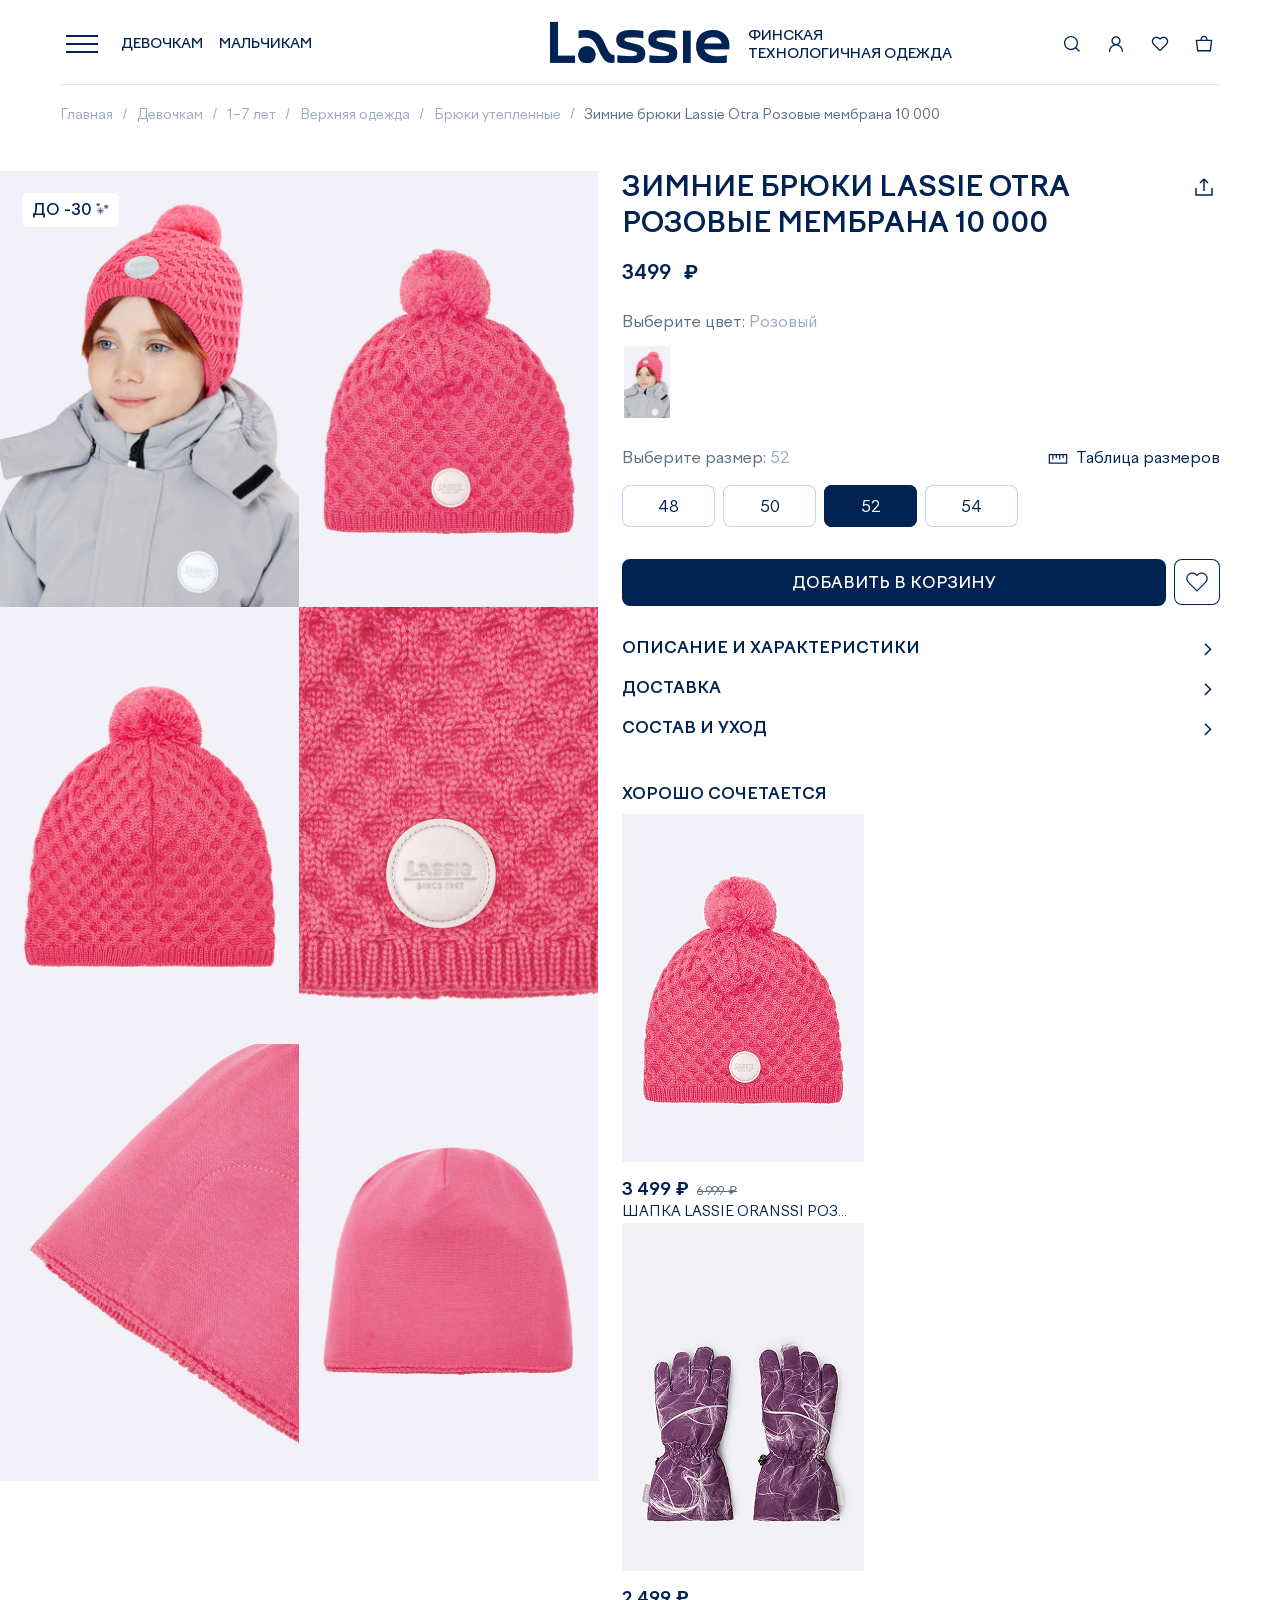
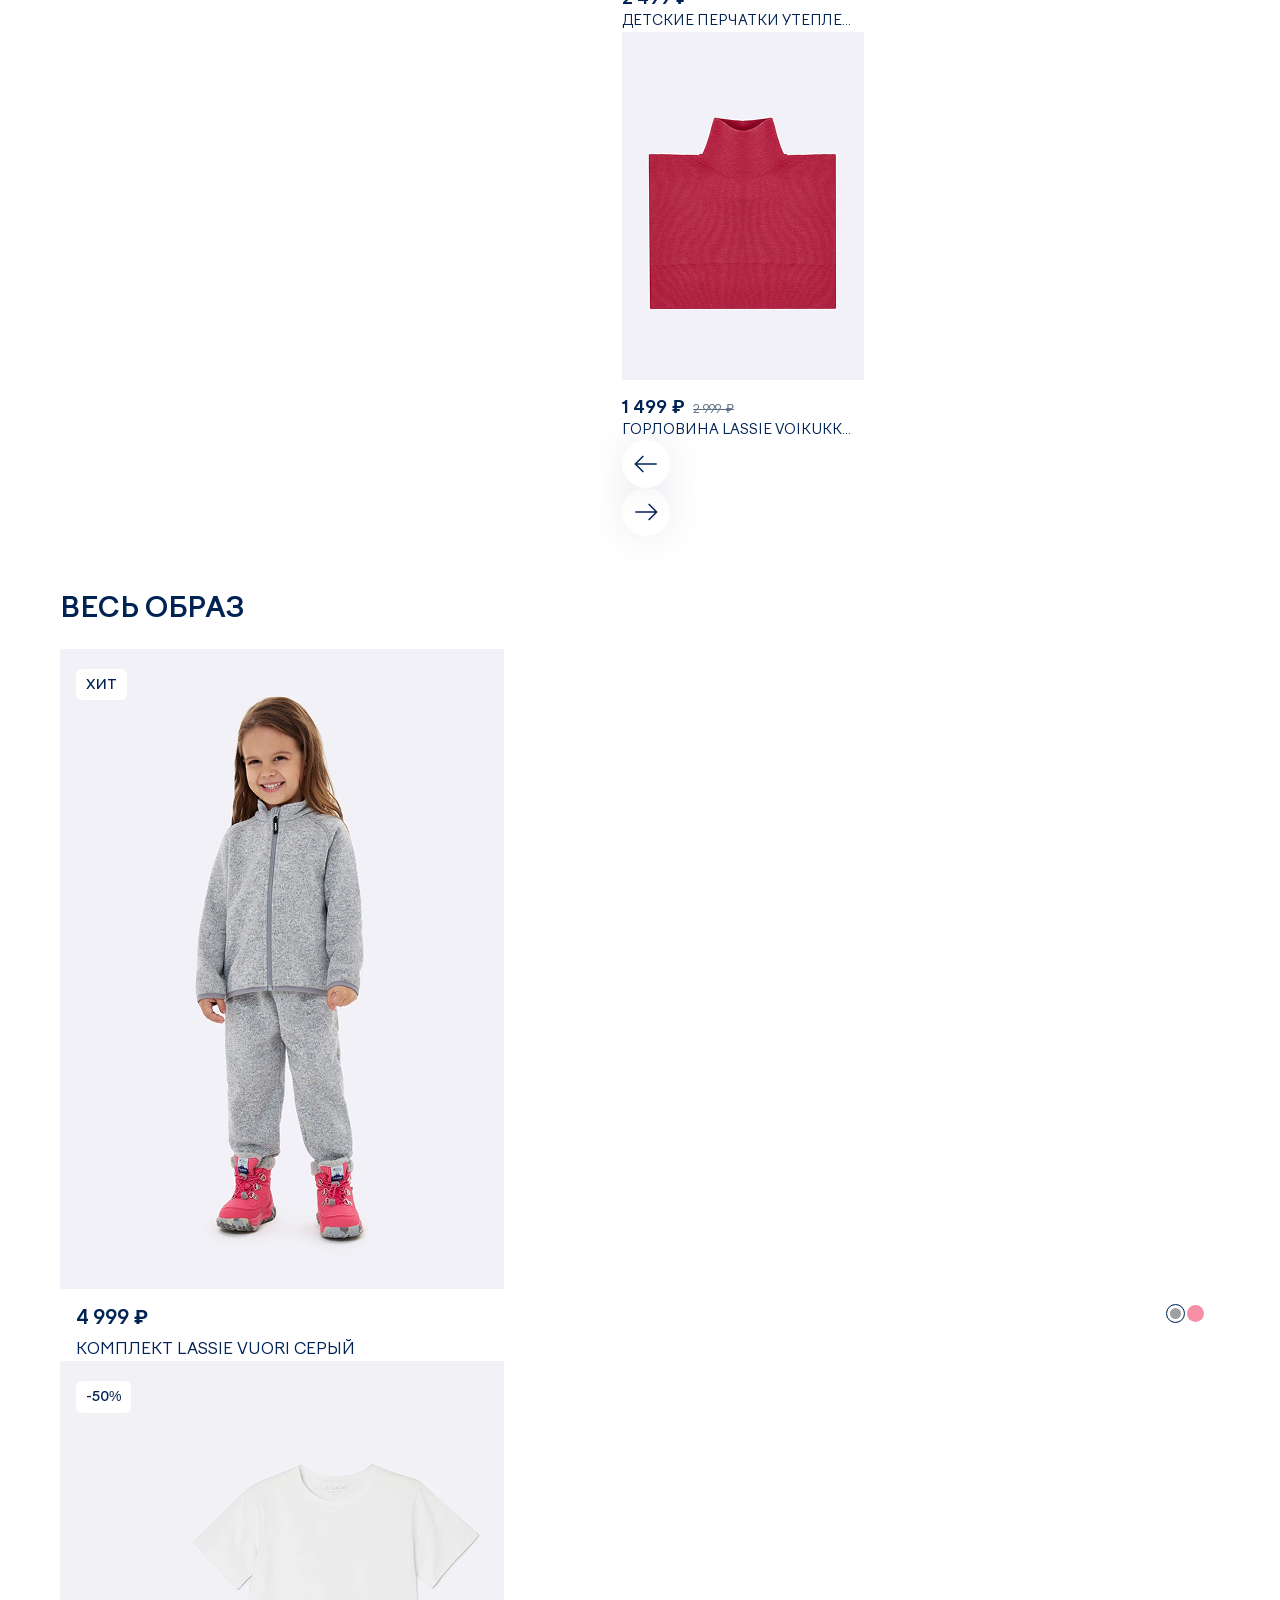
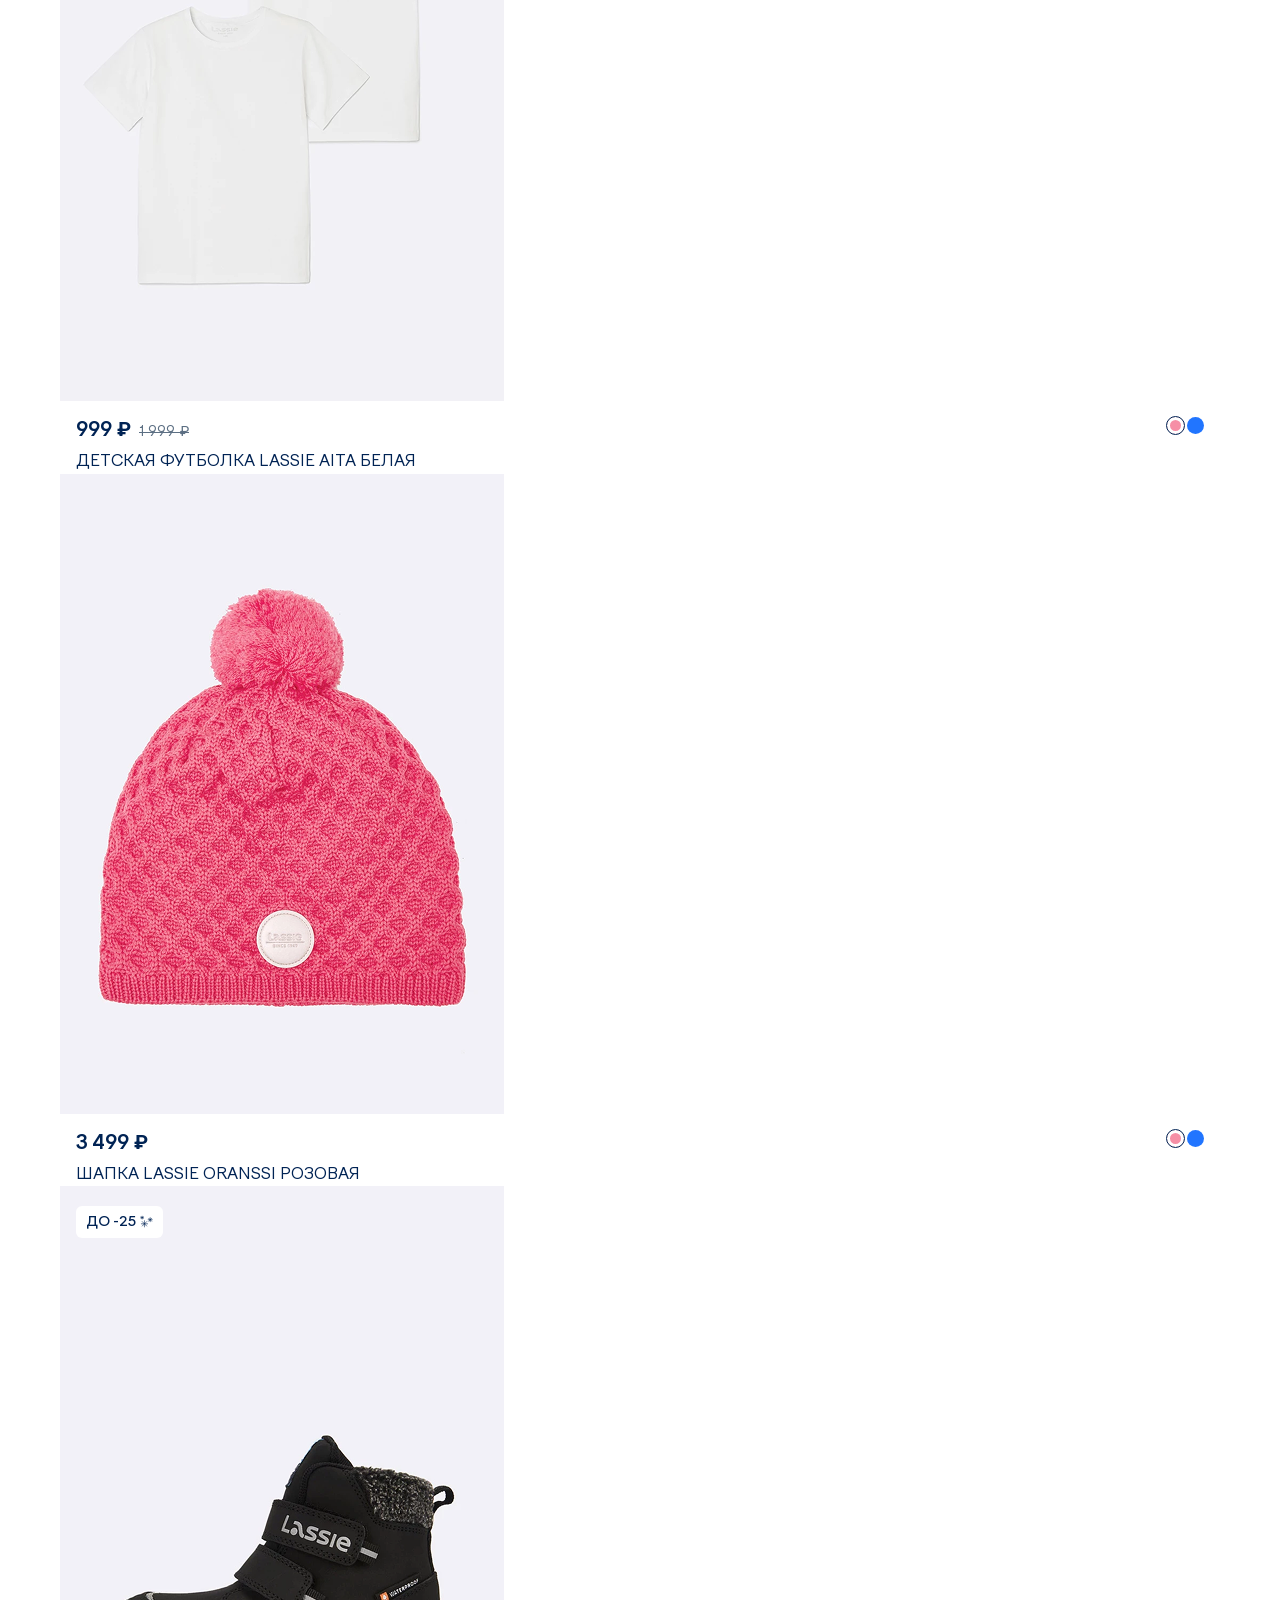
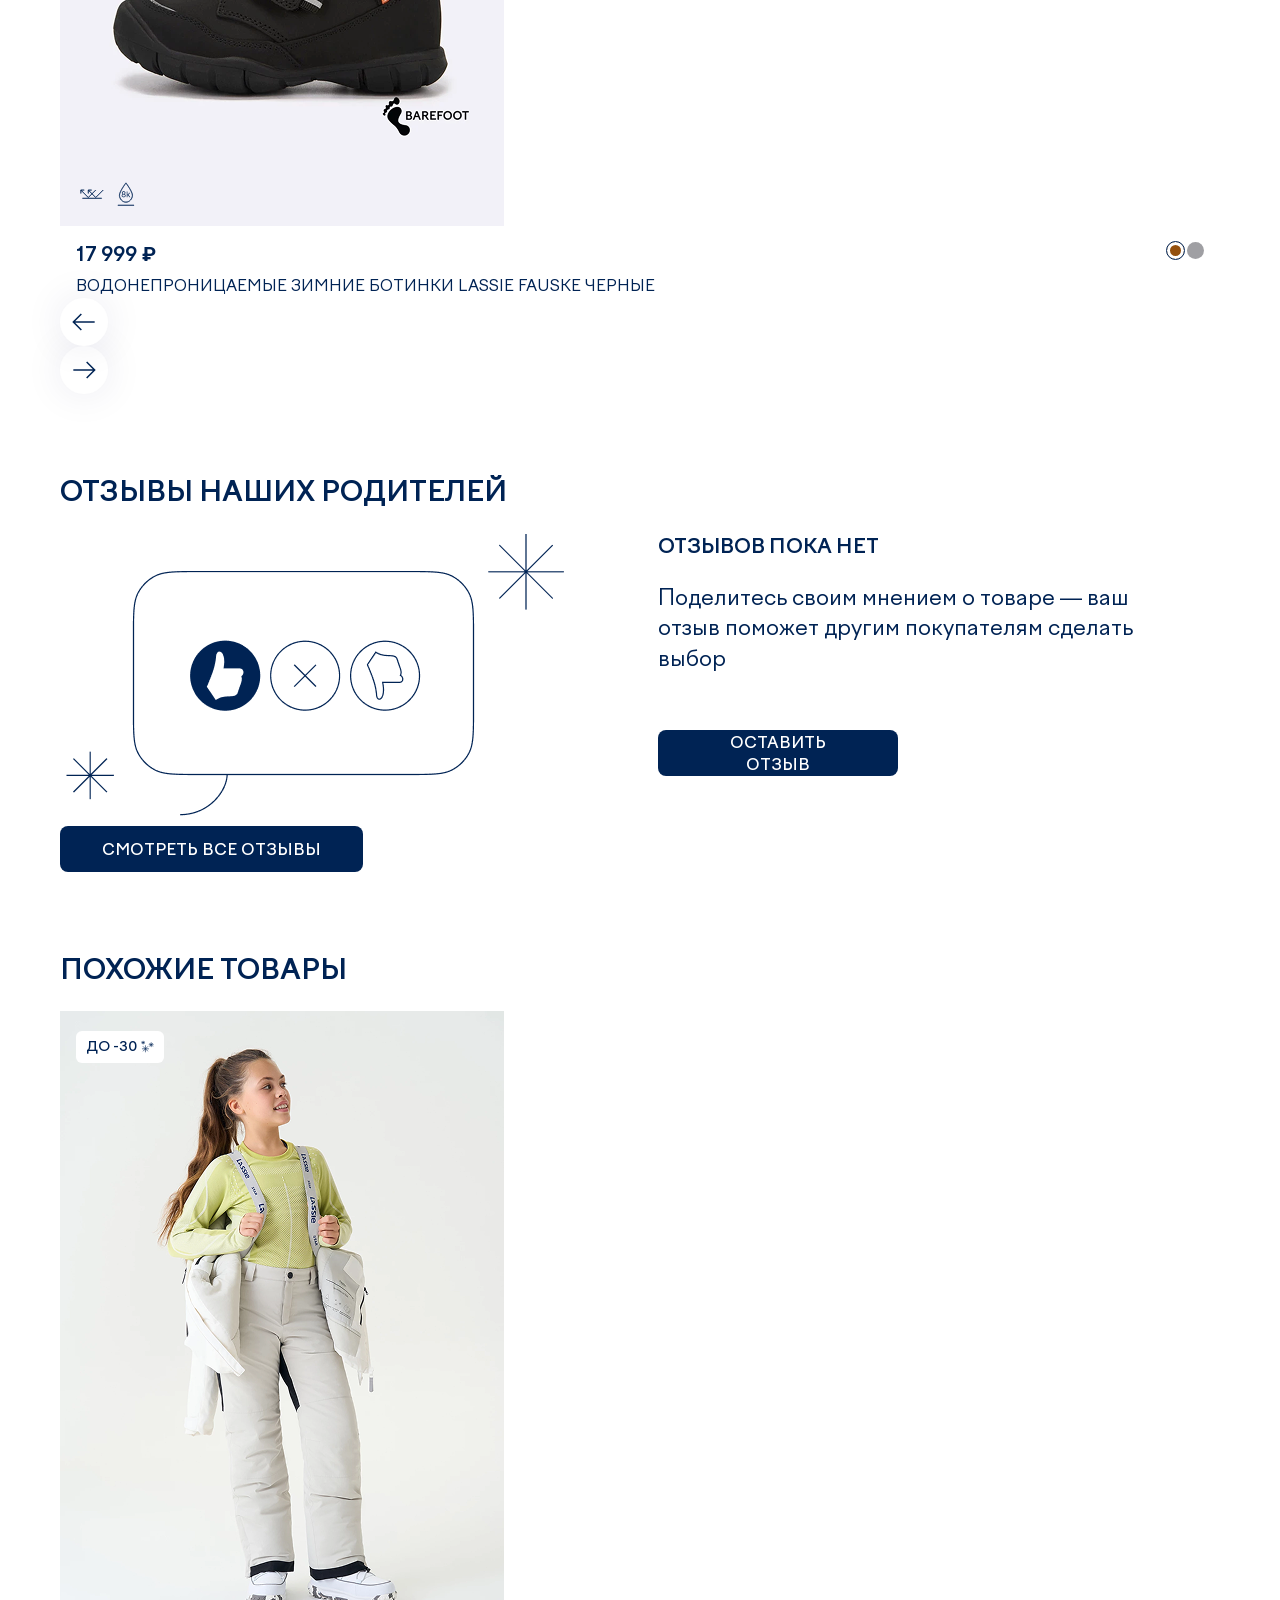
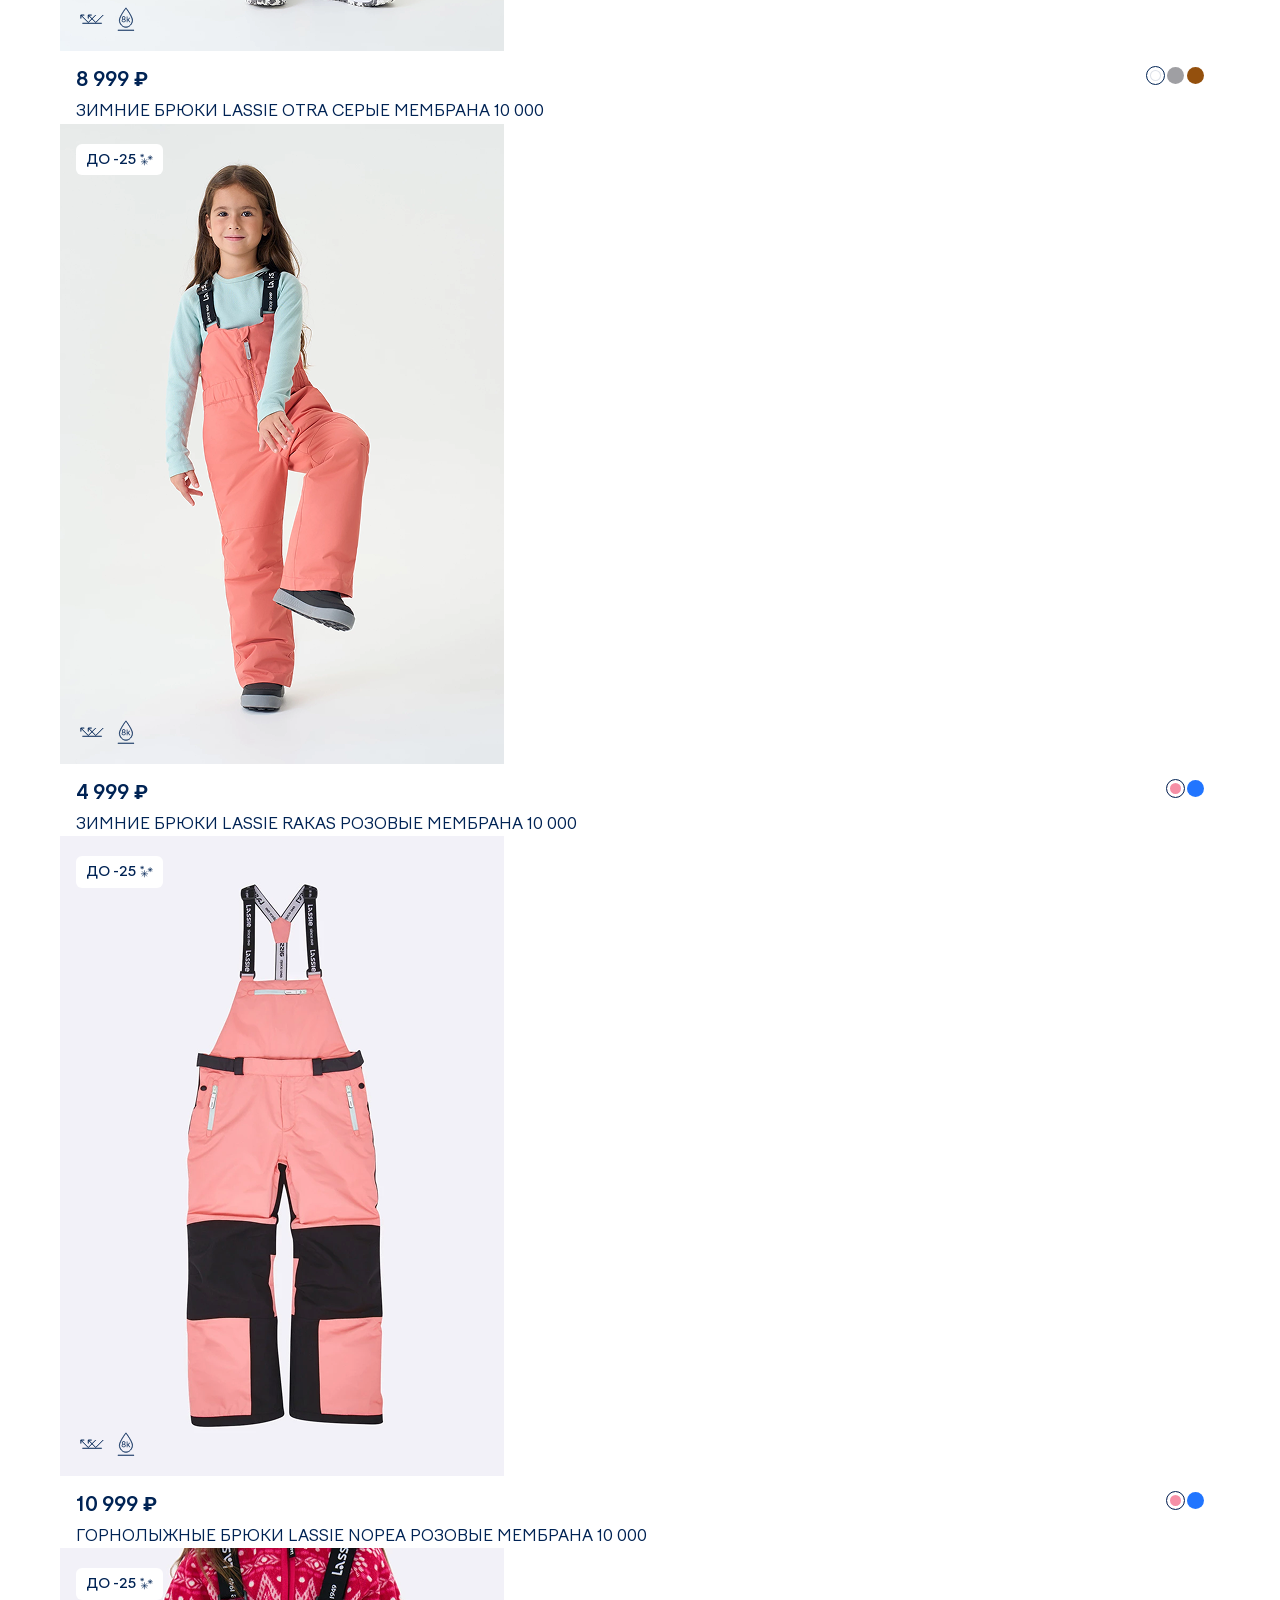
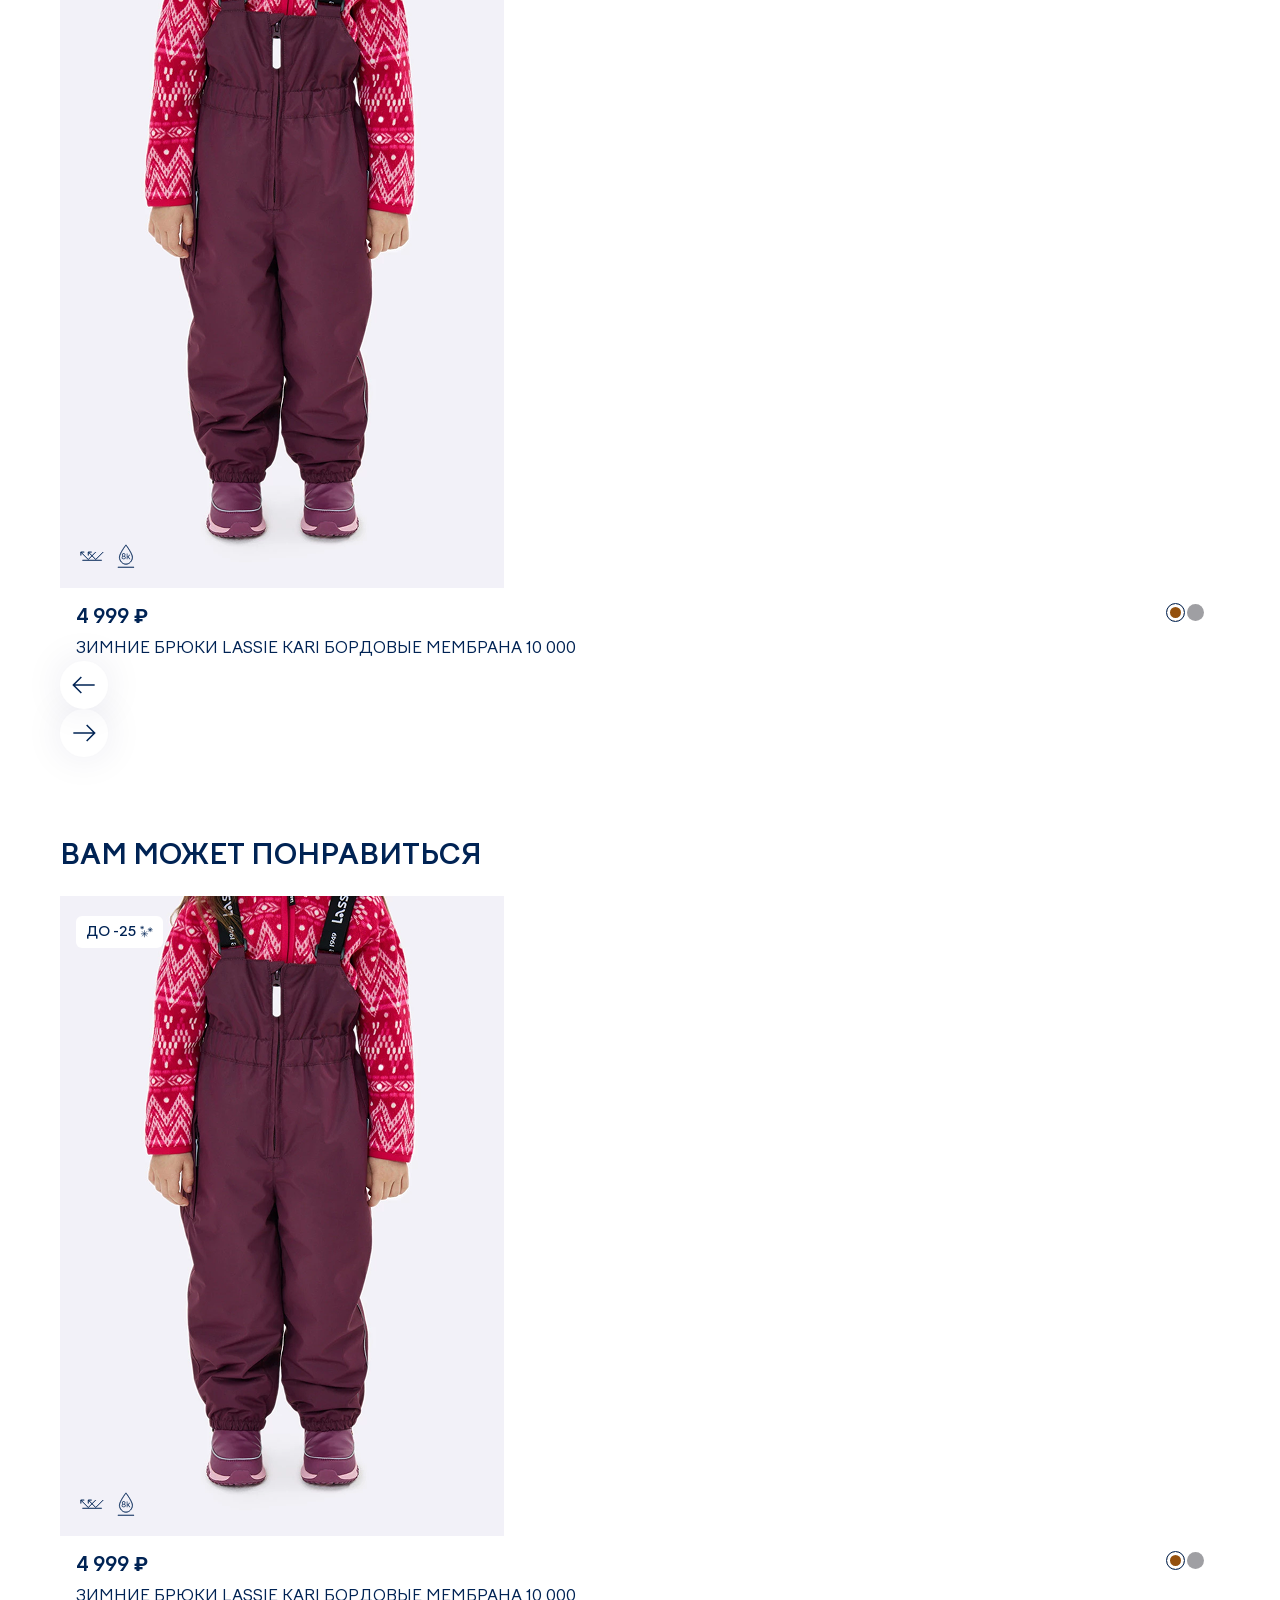
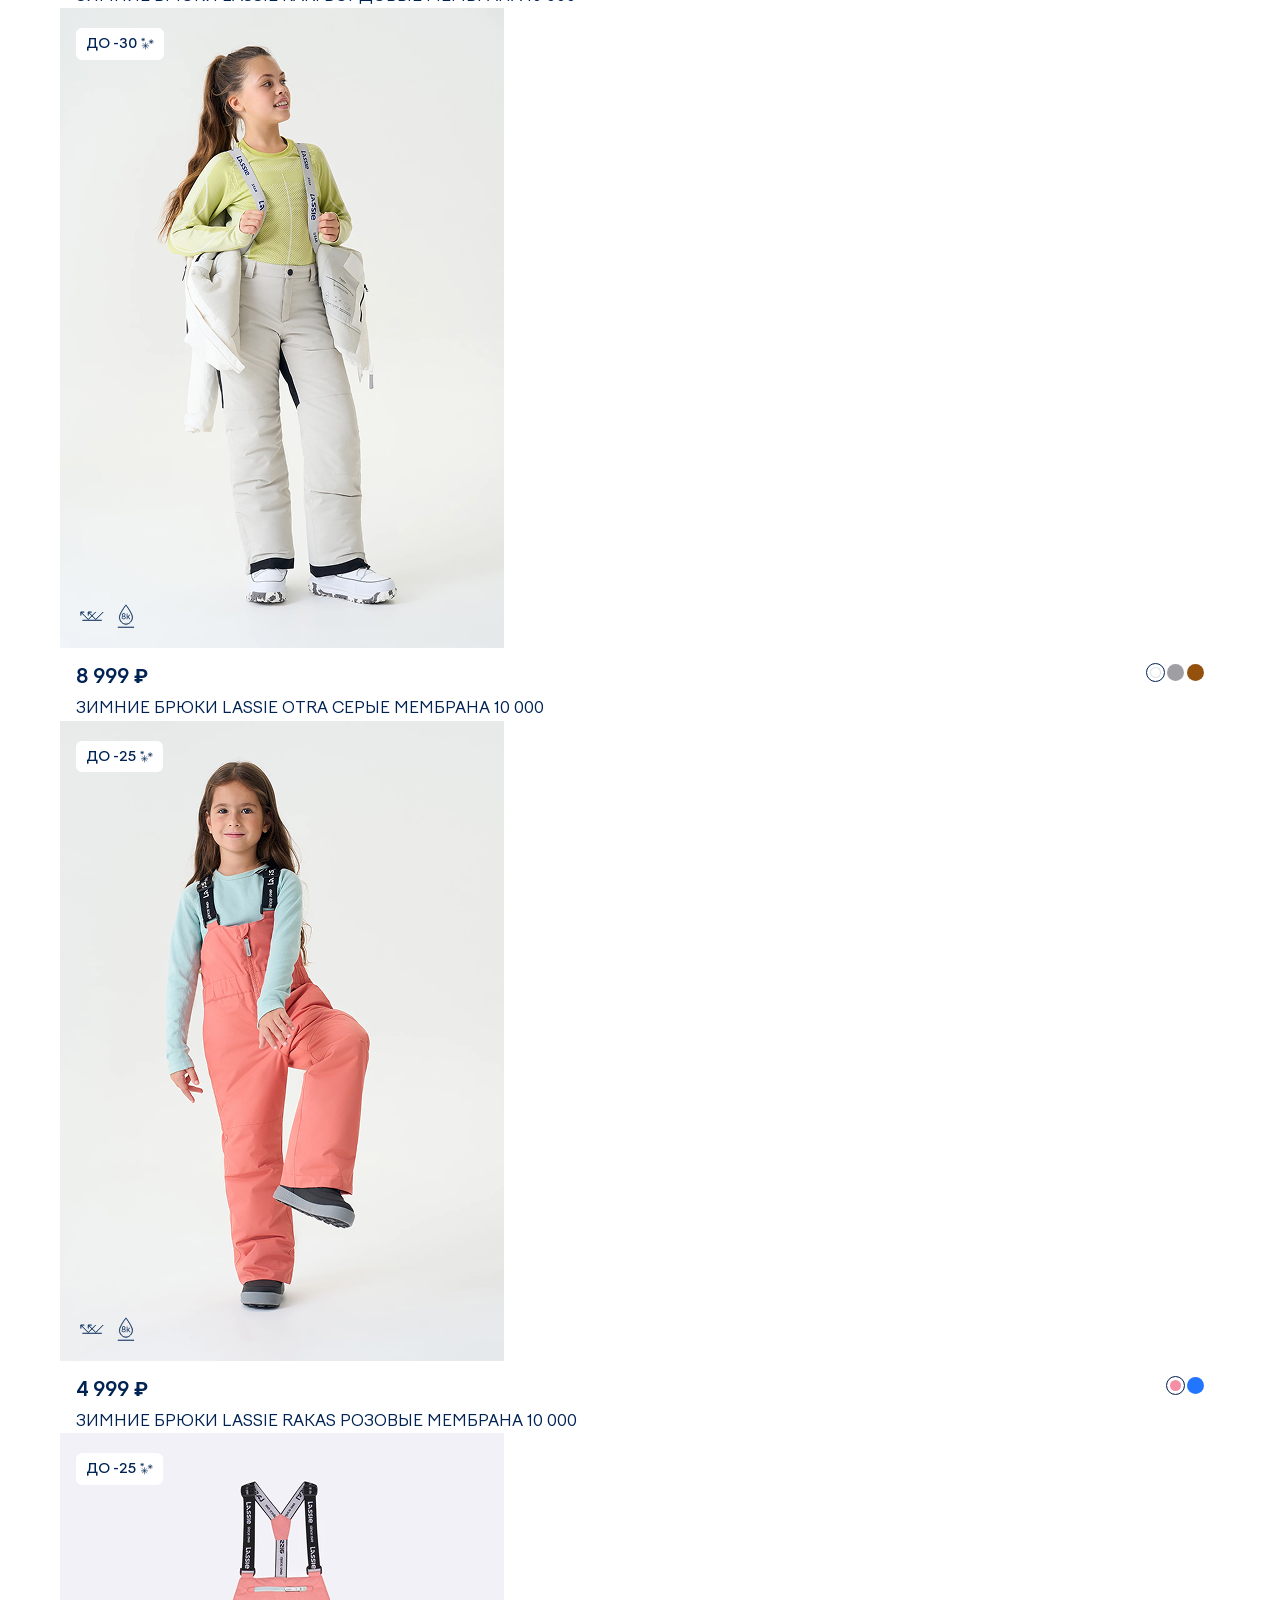
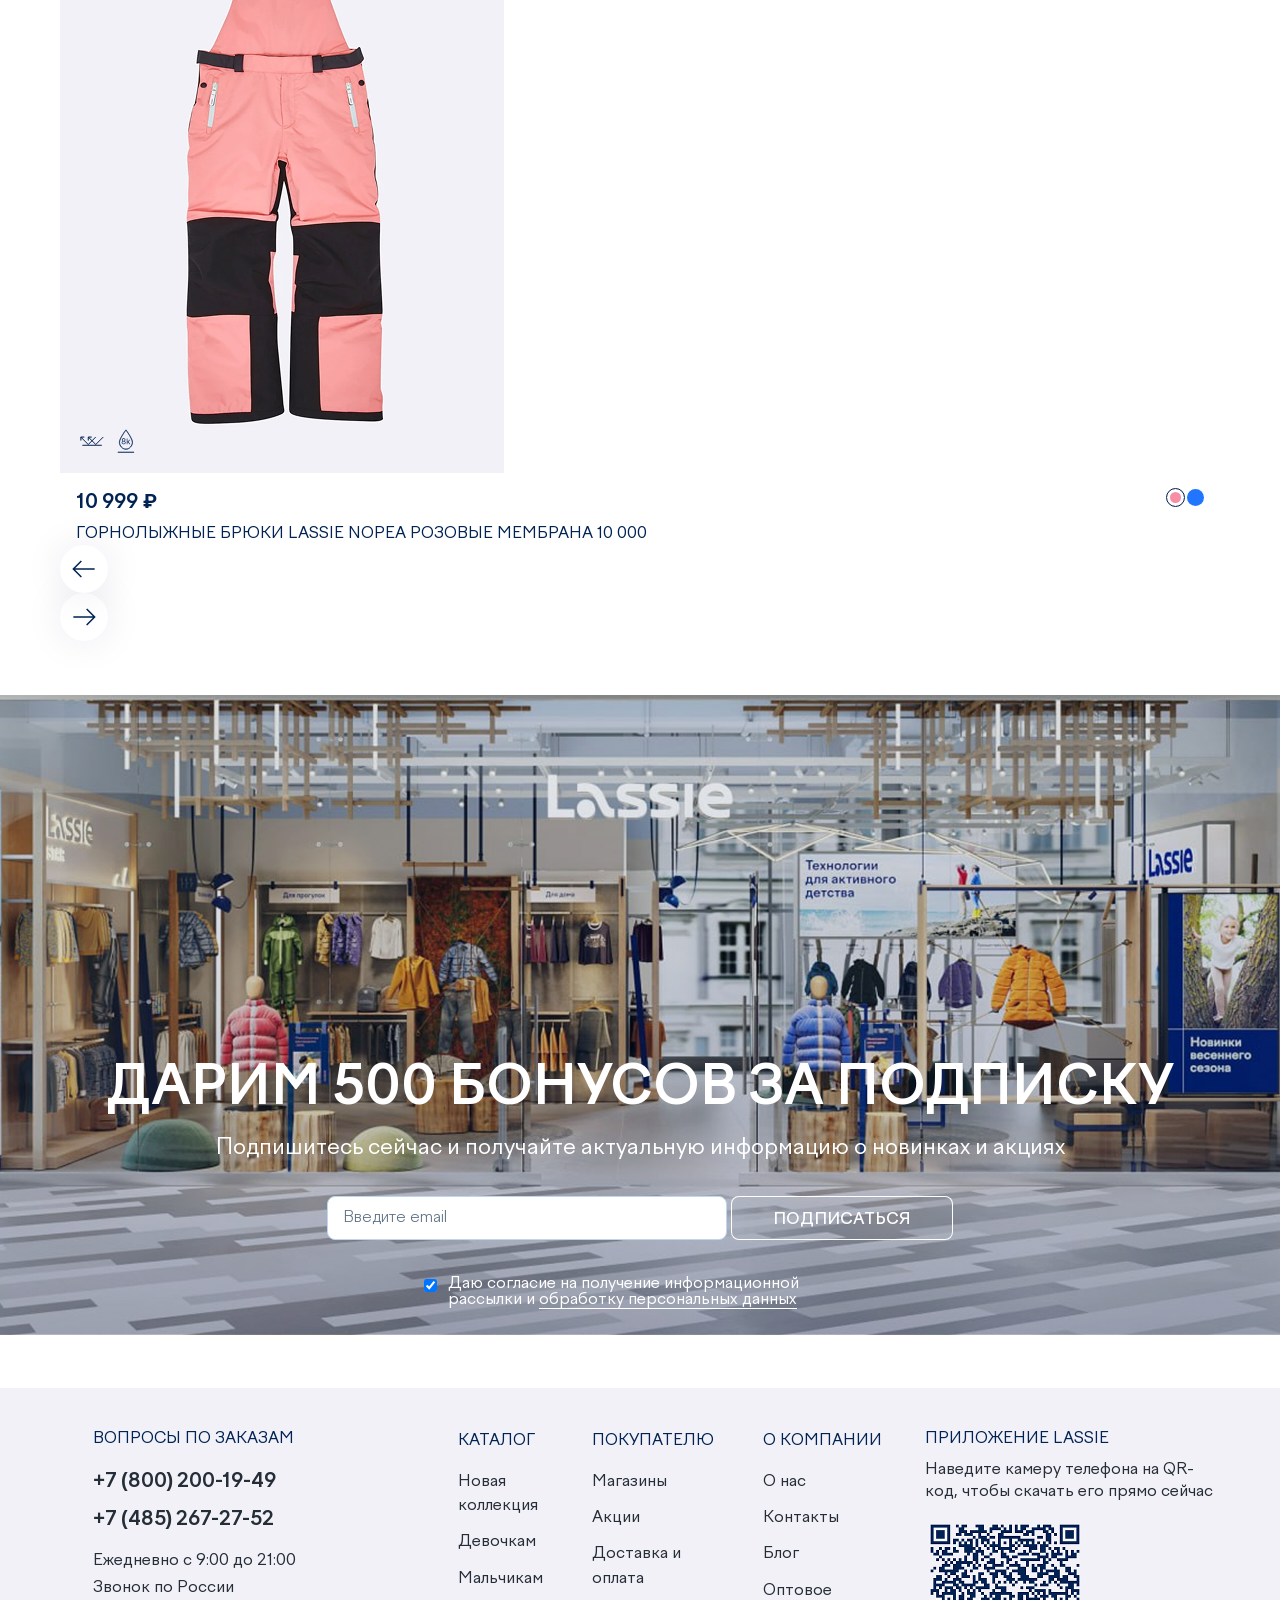
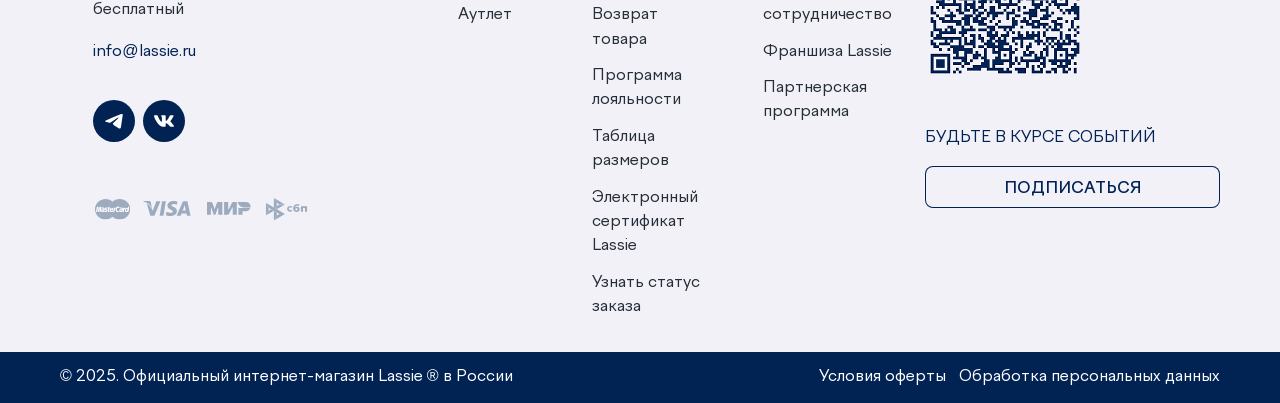
==== commit c800a821: "reviews mobile fix" ====
--- a/index.html
+++ b/index.html
@@ -974,12 +974,6 @@
 		                <div class="product-gallery__item"><img src="img/item/item5.png" alt="title" title="title" /></div>
 		                <div class="product-gallery__item"><img src="img/item/item6.png" alt="title" title="title" /></div>
 	            </div>
-	            <div class="product-info__box flex">
-		            <div>Параметры модели на фото:<span>88-63-90</span></div>
-		            <div>Рост:<span>135 см</span></div>
-		            <div>Размер:<span>130</span></div>
-	            </div>
-	            <button class="btn btn-white" data-go="hit">С чем носить<i class="icon see-icon"></i></button>
             </div>
                 <!--/Gallery-->
 				<!--Info-->
@@ -992,13 +986,8 @@
 							</div>
 						</div>
 					</div>
-					<div class="flex stars-box item-rating">
-						<div class="rating-stars"><div class="rating-stars__active" style="width:92%"></div></div>
-						<span>4,5</span>
-						<a href="#" data-go="reviews">89 отзывов</a>
-					</div>
 					<div class="catalog-item__price item-price__box">
-						<div class="catalog-item__price">9 999<span class="rub">₽</span></div>
+						<div class="catalog-item__price">3499<span class="rub">₽</span></div>
 					</div>
 					<div class="product-item__color">
 						<div class="product-select__box">Выберите цвет:<span>Розовый</span></div>
@@ -1367,8 +1356,8 @@
 		<!--/Slider Items-->
 		<!--Reviews-->
 		<section id="reviews" class="wrapper">
-			<div class="title-num__box"><h3>Отзывы наших родителей</h3><sup>89</sup></div>
-			<div class="reviews-num__box flex">
+			<div class="title-num__box"><h3>Отзывы наших родителей</h3></div>
+			<!--<div class="reviews-num__box flex">
 				<div class="flex stars-box item-rating">
 					<span>4,5</span>
 					<div class="rating-stars"><div class="rating-stars__active" style="width:92%"></div></div>					
@@ -1378,11 +1367,11 @@
 					<i class="icon rev-icon"></i>
 					97% соответствует размеру
 				</div>
-			</div>
+			</div>-->
 			<div class="swiper reviews-slider">
 				<div class="swiper-wrapper">
 					<!--Item-->
-					<div class="swiper-slide">
+					<!--<div class="swiper-slide">
 						<div class="review-item">
 							<div class="review-item__date-box flex">
 								<div class="review-name__box flex"><div>Екатерина К.</div><div class="review-date">27 ноября 2025</div></div>
@@ -1402,11 +1391,23 @@
 								</div>
 							</div>
 						</div>
-					</div>
+					</div>-->
 					<!--/Item-->
 				</div>
 			</div>
-			<a href="#" class="btn">Смотреть все отзывы</a>
+			<!--/Empty-reviews-->
+    		<div class="reviews-empty" style="display: flex;">
+        		<div class="reviews-empty__img">
+            		<img src="img/item/empty-reviews.png" alt="Нет отзывов" />
+        		</div>
+        		<div class="reviews-empty__content">
+            		<h4>Отзывов пока нет</h4>
+            		<p>Поделитесь своим мнением о товаре — ваш отзыв поможет другим покупателям сделать выбор</p>
+            		<button class="btn" data-popup="review-form">Оставить отзыв</button>
+        		</div>
+    		</div>
+			<!--/Empty-reviews-->
+			<a href="#" class="btn reviews-btn-all">Смотреть все отзывы</a>
 		</section>
 		<!--/Reviews-->
 		<!--Slider Items-->
--- a/style.css
+++ b/style.css
@@ -3202,6 +3202,53 @@
 	display:block;
 	border:1px solid var(--white);
 }
+
+.reviews-empty {
+    display: flex;
+    flex-direction: row; /* Выстраиваем элементы в ряд */
+    text-align: left; /* Текст внутри контента выравниваем по левому краю */
+	gap: 90px;
+}
+
+.reviews-empty__img {
+    width: 508px;
+    height: 260px;
+}
+
+.reviews-empty__content {
+	width: 492px;
+	height: 154px;
+	gap: 24px;
+}
+
+.reviews-empty__content .btn {
+	width: 240px;
+	height: 46px;
+    display: inline-flex !important;
+    justify-content: center !important;
+}
+
+
+.reviews-slider.has-reviews + .reviews-empty {
+    display: none;
+}
+
+.reviews-slider.has-reviews + .reviews-empty + .reviews-btn-all {
+    display: flex;
+}
+
+.reviews-slider.no-reviews {
+    display: none;
+}
+
+.reviews-slider.no-reviews + .reviews-empty {
+    display: block;
+}
+
+.reviews-slider.no-reviews + .reviews-empty + .reviews-btn-all {
+    display: none;
+}
+
 .popup-header .btn {
 	width:100%;
 	margin:24px 0 0;
--- a/css/mobile.css
+++ b/css/mobile.css
@@ -1,5 +1,3 @@
-/* === MOBILE.CSS - ИСПРАВЛЕННАЯ ВЕРСИЯ === */
-
 @media screen and (max-width:1200px) {
 
 :root {
@@ -1181,6 +1179,36 @@
 	border-radius: 8px !important;
 }
 
+.reviews-empty {
+    flex-direction: column;
+    text-align: center;
+    padding: 24px;
+    gap: 24px;
+}
+
+ .reviews-empty__img {
+    width: 100%;
+    max-width: 320px;
+    height: auto;
+    margin: 0 auto;
+}
+
+.reviews-empty__content {
+	max-width: 100%;
+	width: 100%;
+}
+
+.reviews-empty__content .btn {
+	justify-content: center;
+	width: 343px;
+	height: 40px;
+}
+
+.reviews-slider.no-reviews + .reviews-empty + .btn,
+.reviews-slider.no-reviews ~ .swiper-button-next,
+.reviews-slider.no-reviews ~ .swiper-button-prev {
+    display: none !important;
+}
 }
 
 @media screen and (max-width:800px) {
@@ -1449,6 +1477,21 @@
 	margin:0 -16px;
 	padding:0 16px;
 }
+    
+#reviews .reviews-num__box {
+    margin: 0 0 16px !important;
+    gap: 12px !important;
+}
+    
+#reviews .item-rating span {
+    font-size: 20px !important;
+}
+    
+#reviews .rating-stars {
+    width: 70px !important;
+    height: 14px !important;
+}
+
 }
 
 @media screen and (max-width:440px) {
@@ -1461,4 +1504,35 @@
 body:not(:has(.app-banner)) header {
 	top:0!important;
 }
+}
+
+@media screen and (max-width: 375px) {
+    .reviews-empty {
+        padding: 16px !important;
+        gap: 16px !important;
+    }
+    
+    .reviews-empty__img {
+        max-width: 100% !important;
+        width: 100% !important;
+        height: auto !important;
+    }
+    
+    .reviews-empty__content {
+        width: 100% !important;
+        max-width: 100% !important;
+        display: flex !important;
+        flex-direction: column !important;
+        align-items: center !important;
+        text-align: center !important;
+    }
+    
+    .reviews-empty__content .btn {
+        width: 100% !important;
+        max-width: 280px !important;
+        margin: 0 auto !important;
+        box-sizing: border-box !important;
+        padding-left: 16px !important;
+        padding-right: 16px !important;
+    }
 }
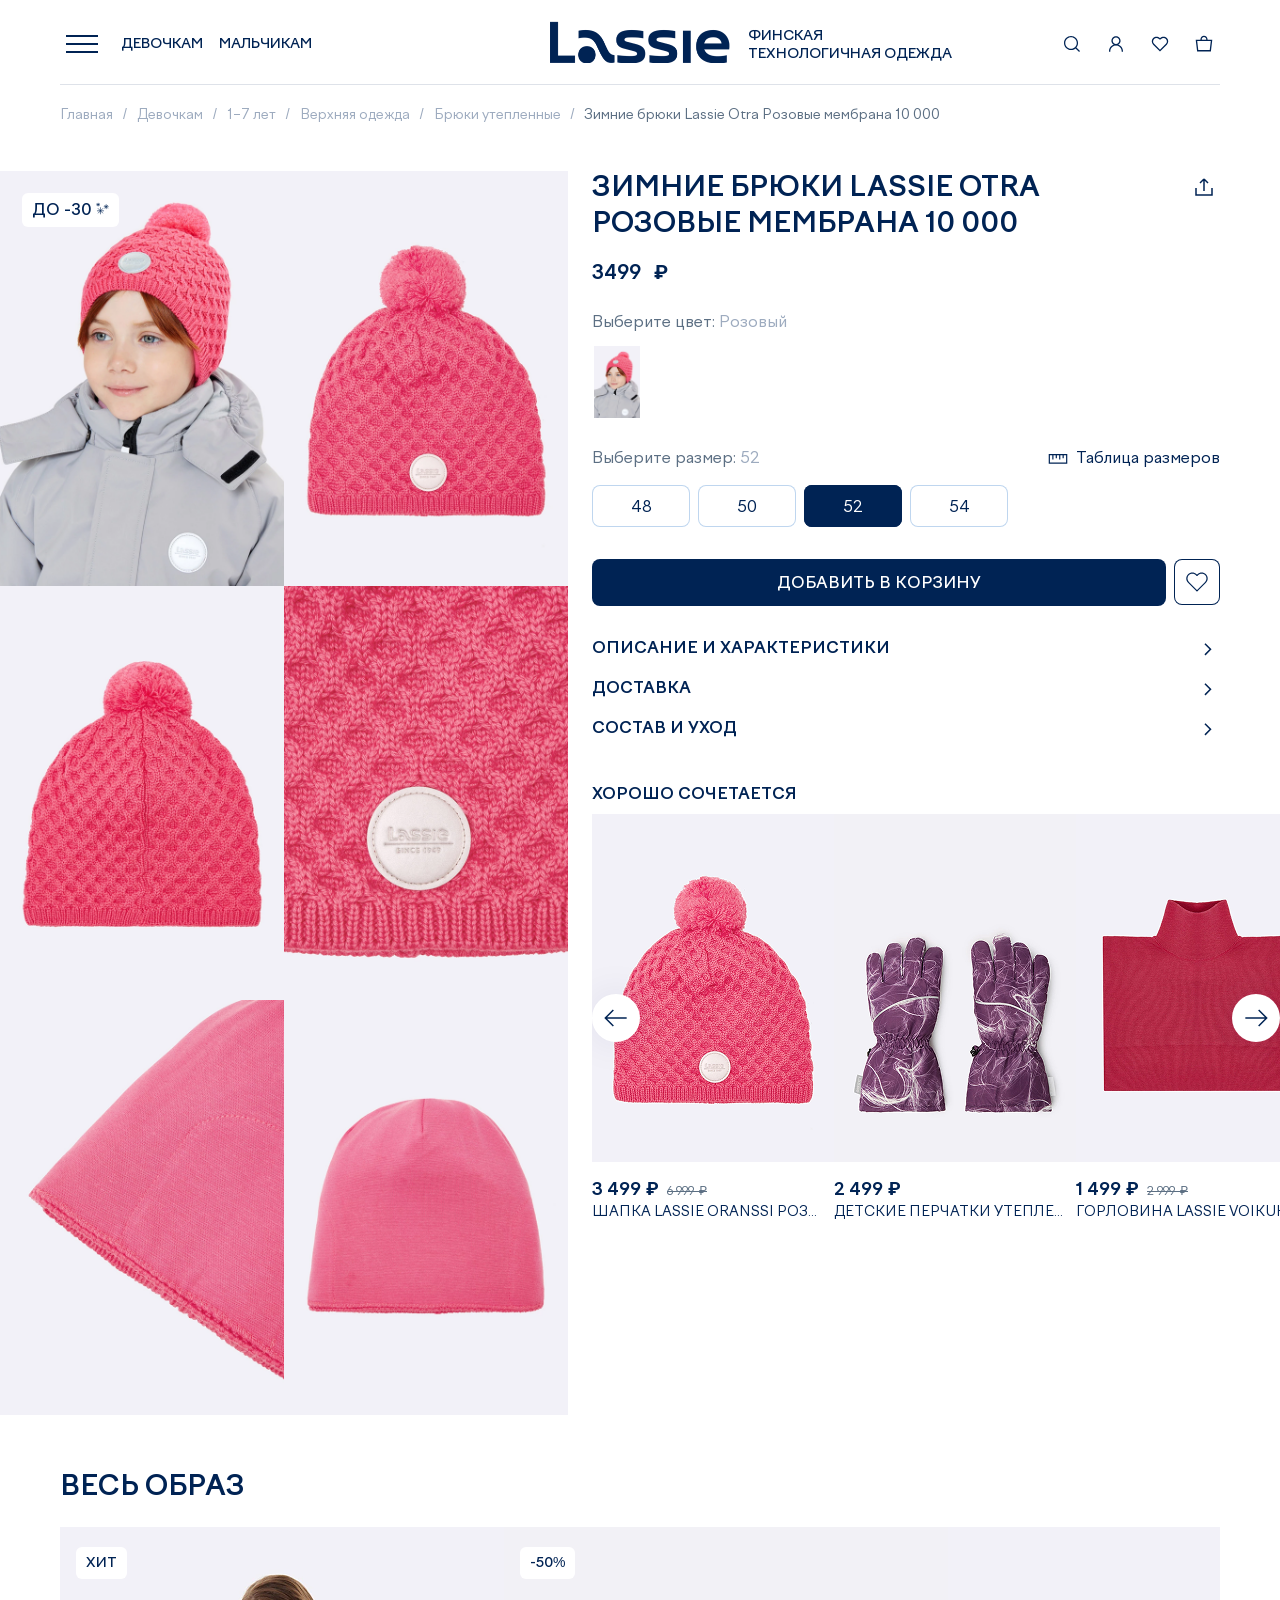
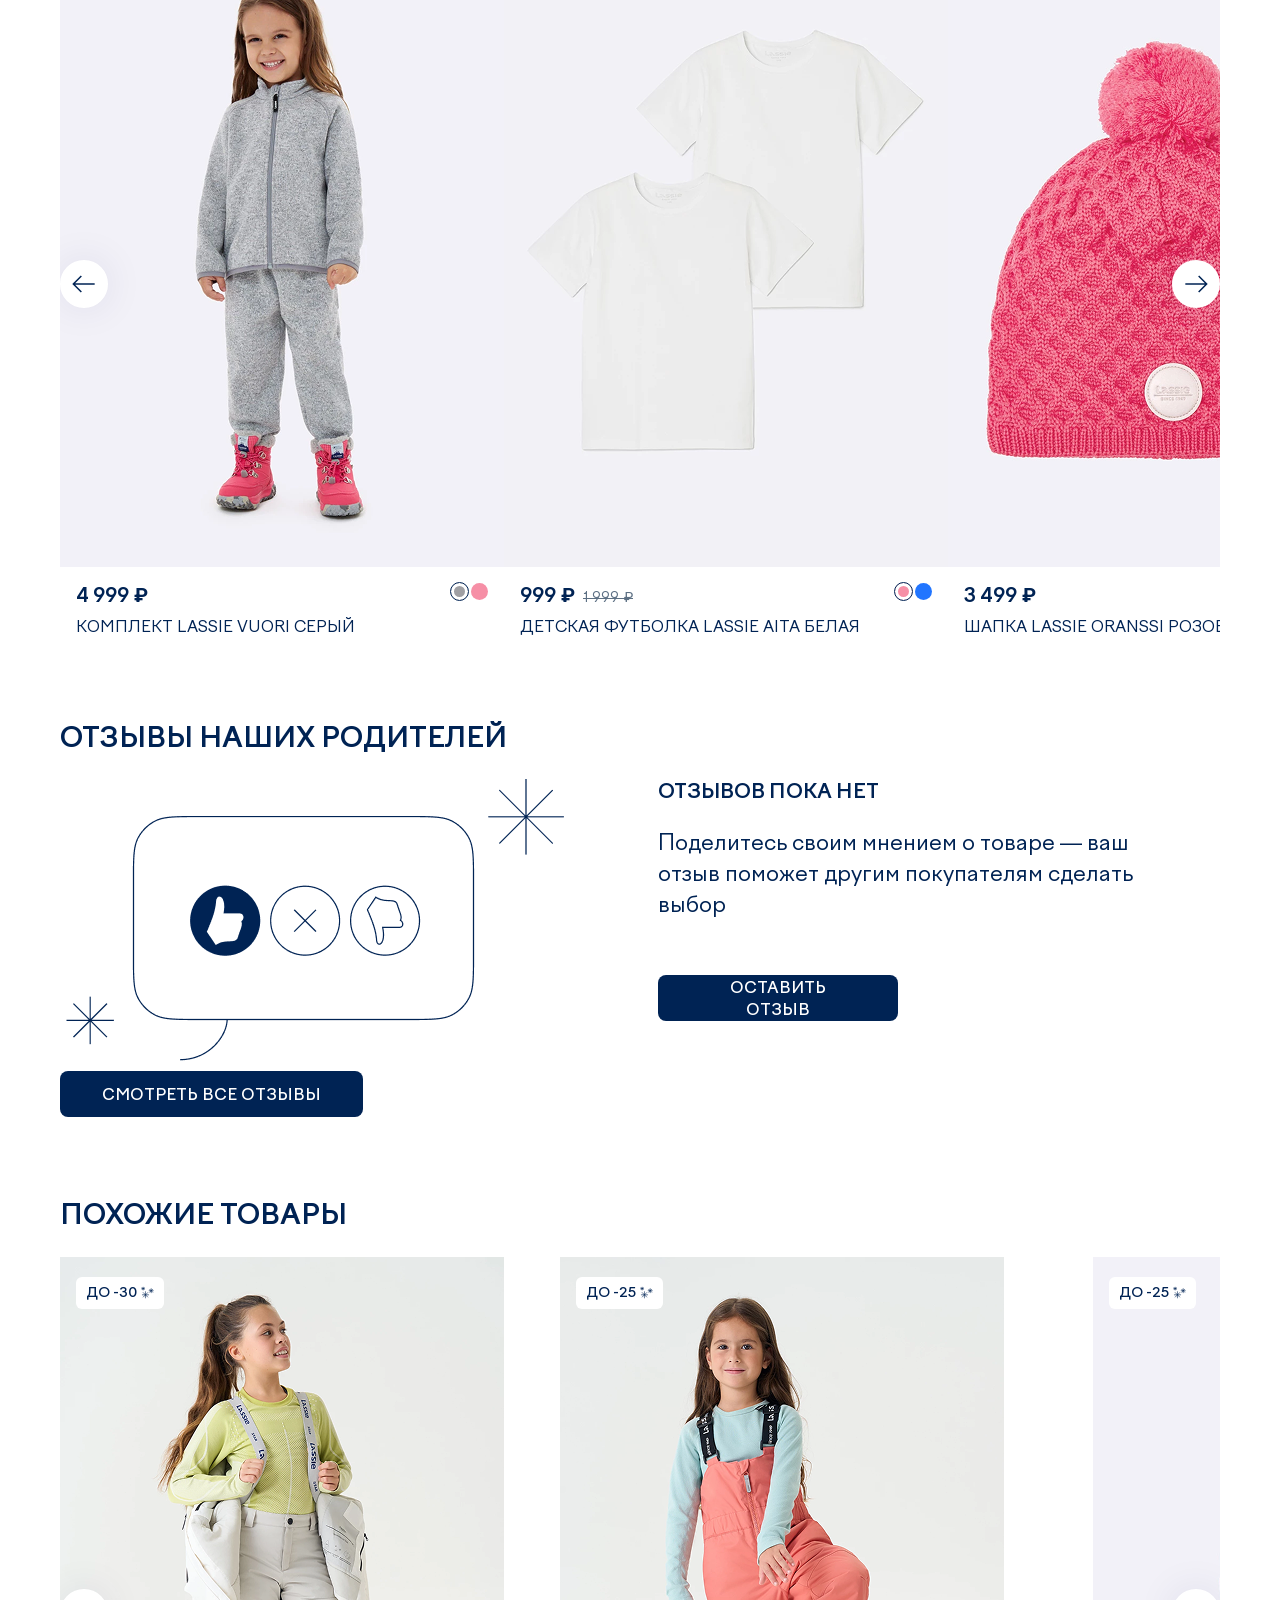
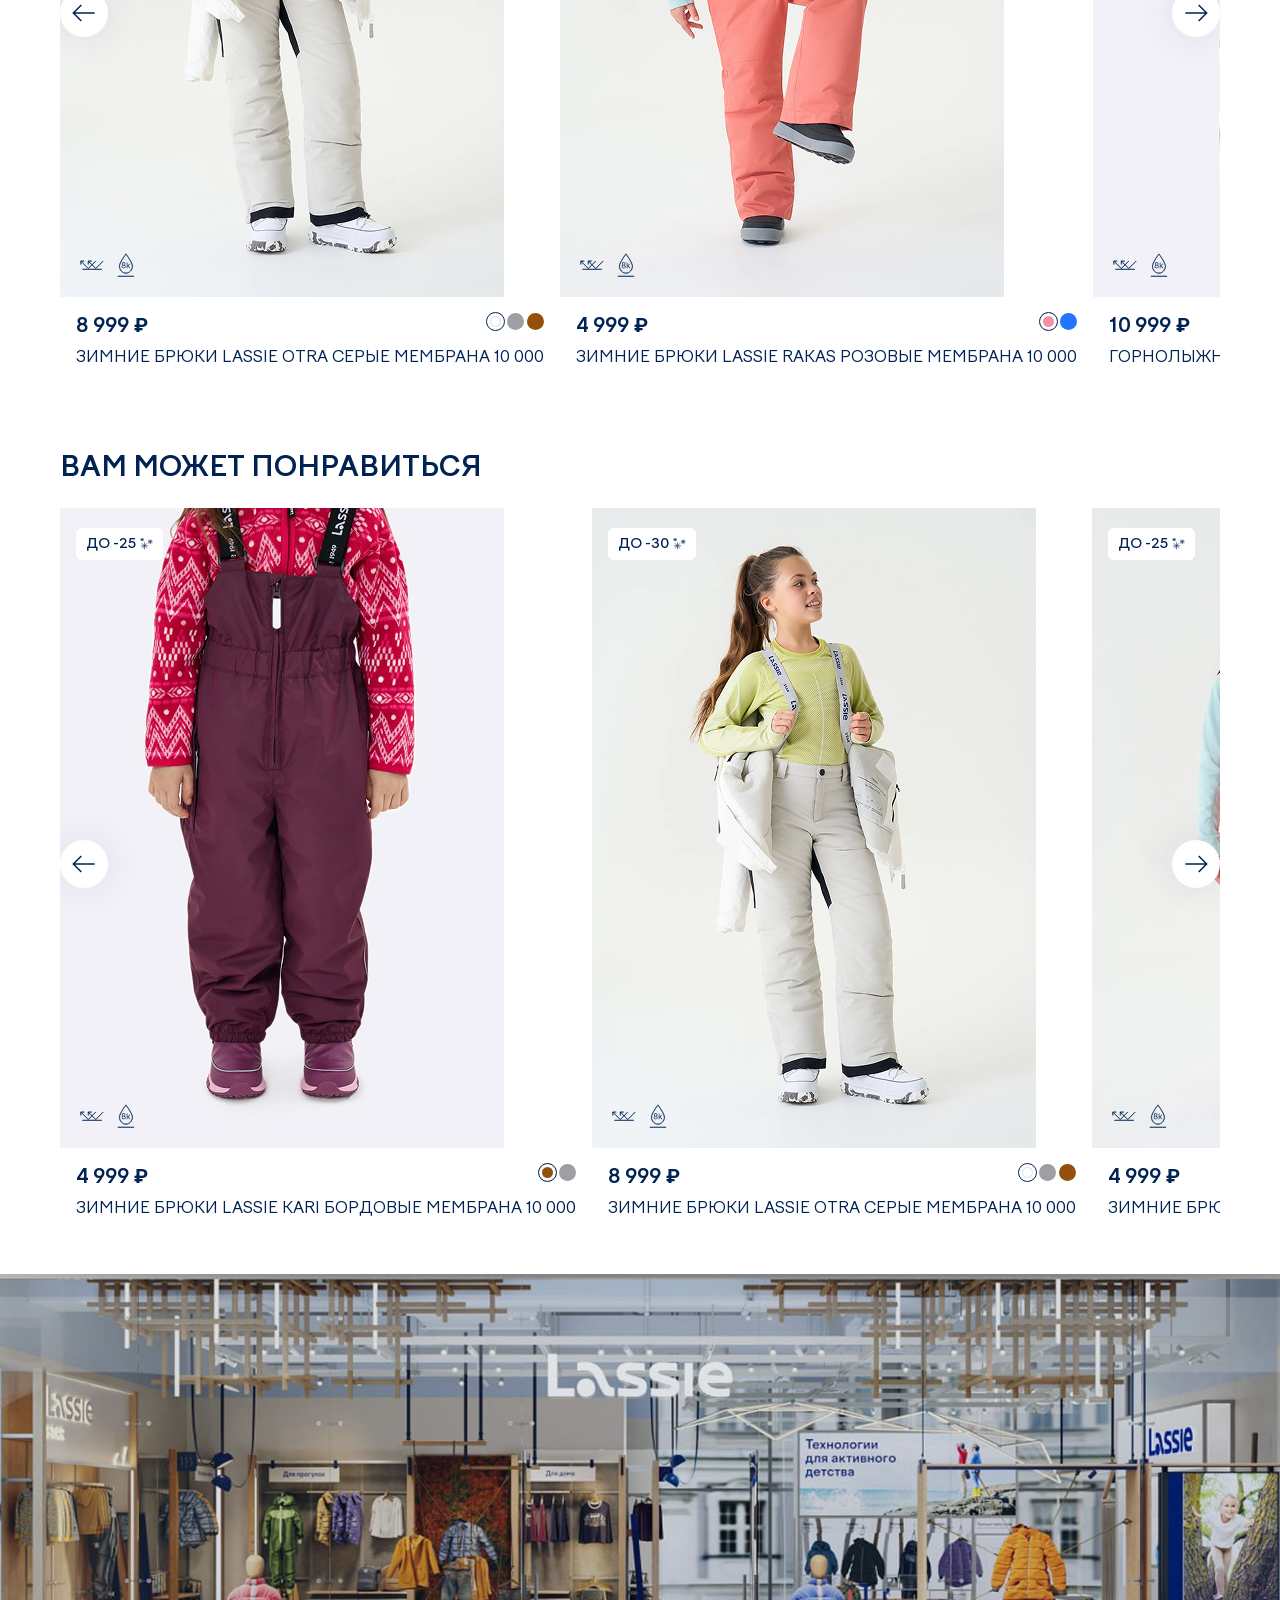
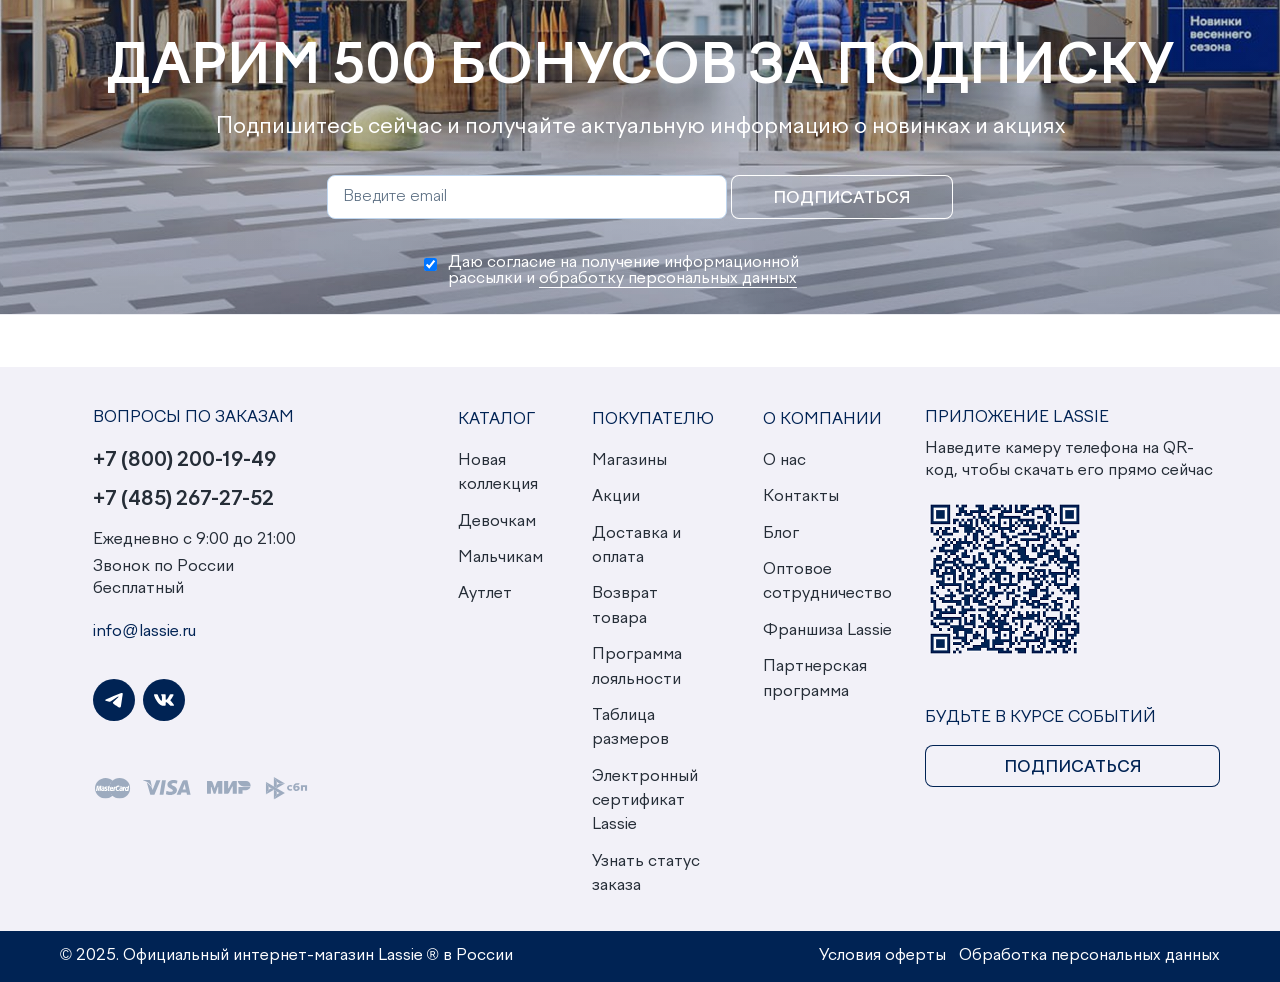
==== commit 56ff2516: "add native js,css, delete jquery" ====
--- a/index.html
+++ b/index.html
@@ -3052,14 +3052,7 @@
 	<div id="top"></div>
 	<!--/Top-->
     
-<script src="js/jquery-3.7.1.min.js"></script>
-<script src="js/jquery-ui.min.js"></script>
-<script src="js/swiper-bundle.min.js"></script>
-<script src="js/jquery.formstyler.min.js"></script>
-<script src="js/jquery.inputmask.min.js"></script>
-<script src="js/jquery.touchSwipe.min.js"></script>
-<script src="js/fancybox.umd.js"></script>
-<script src="js/script.js"></script>
+<script src="js/main.js"></script>
 
 </body>
 </html>
--- a/style.css
+++ b/style.css
@@ -62,6 +62,32 @@
 	--line:#DEE2E9;
 	--disabled:#C4BFBC;
 	--animation: all ease-out 0.3s;
+}
+.swiper {
+	position:relative;
+	overflow:hidden;
+}
+.swiper-wrapper {
+	display:flex;
+	will-change:transform;
+}
+.swiper-slide {
+	flex-shrink:0;
+}
+.swiper-nav {
+	position:absolute;
+	left:0;
+	right:0;
+	top:50%;
+	transform:translateY(-50%);
+	display:flex;
+	justify-content:space-between;
+	align-items:center;
+	pointer-events:none;
+}
+.swiper-nav .swiper-button-next,
+.swiper-nav .swiper-button-prev {
+	pointer-events:auto;
 }
 html {
 	overflow-x:hidden; 
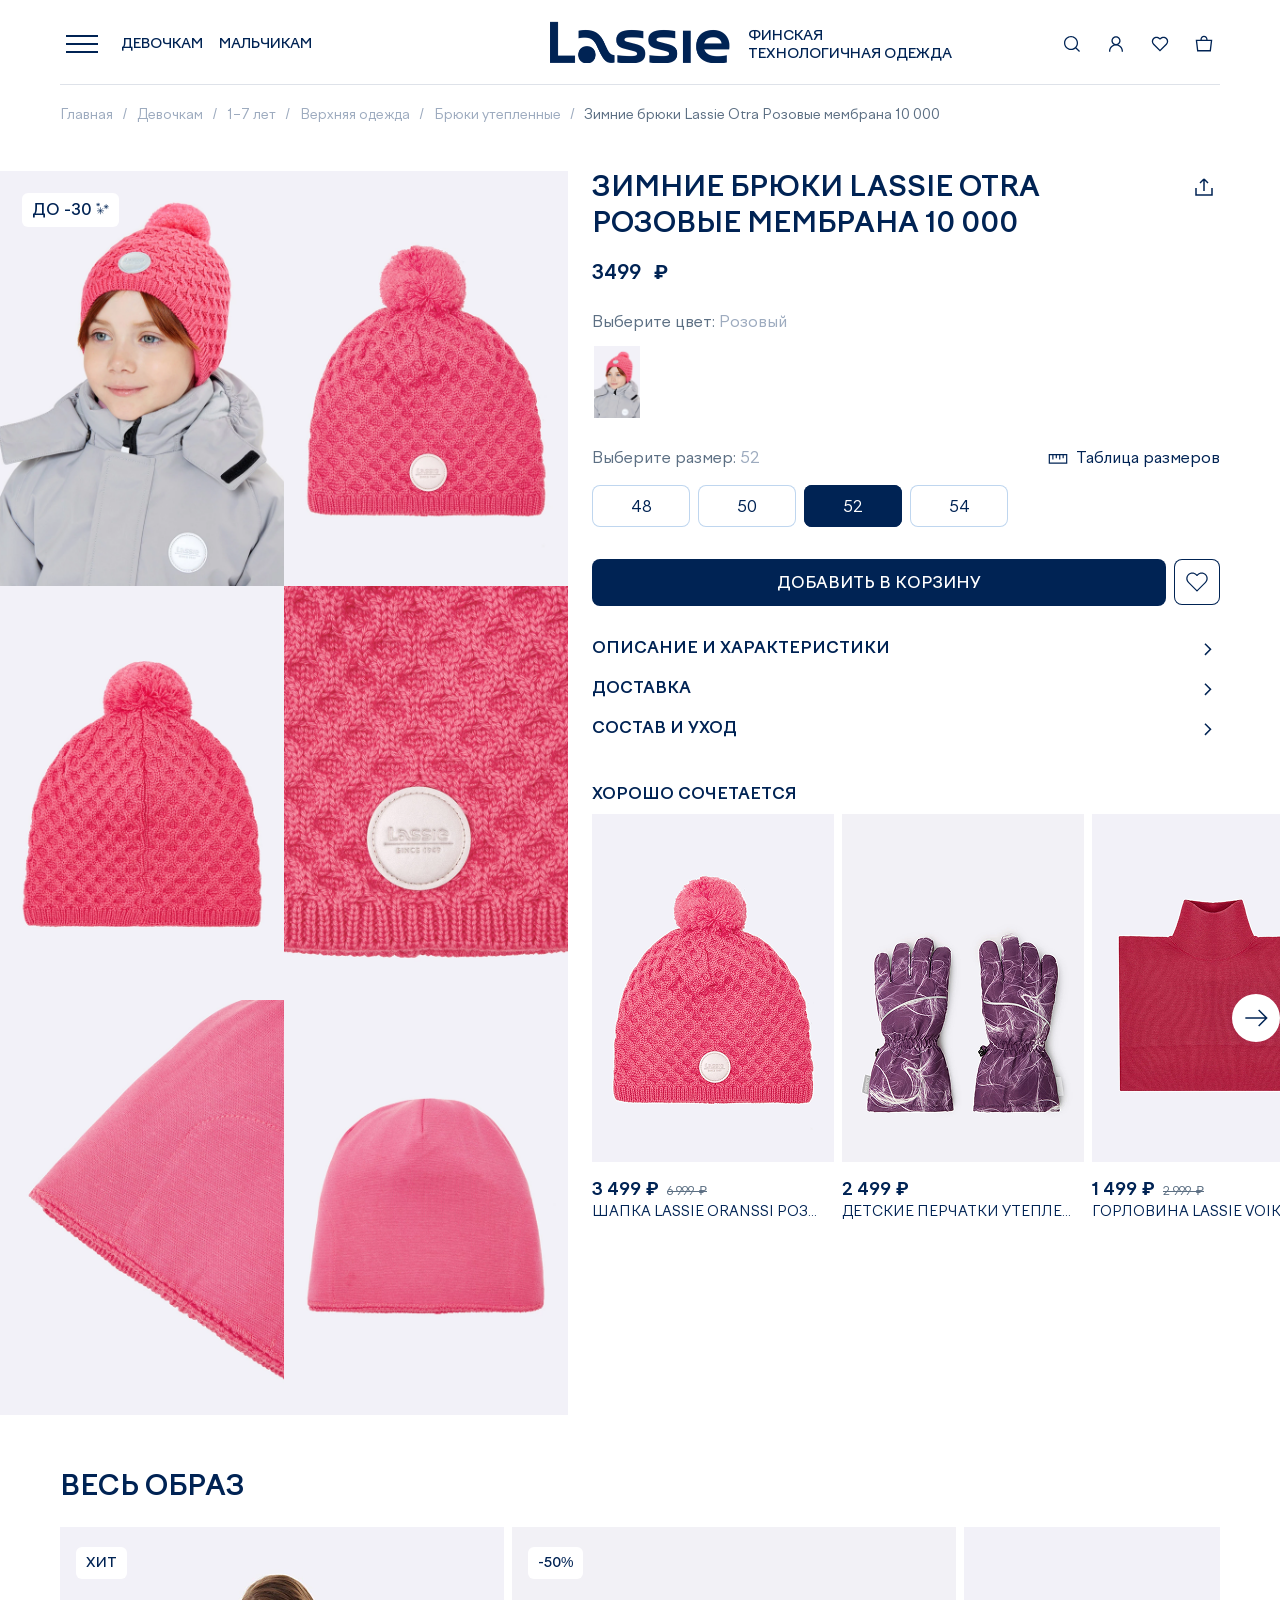
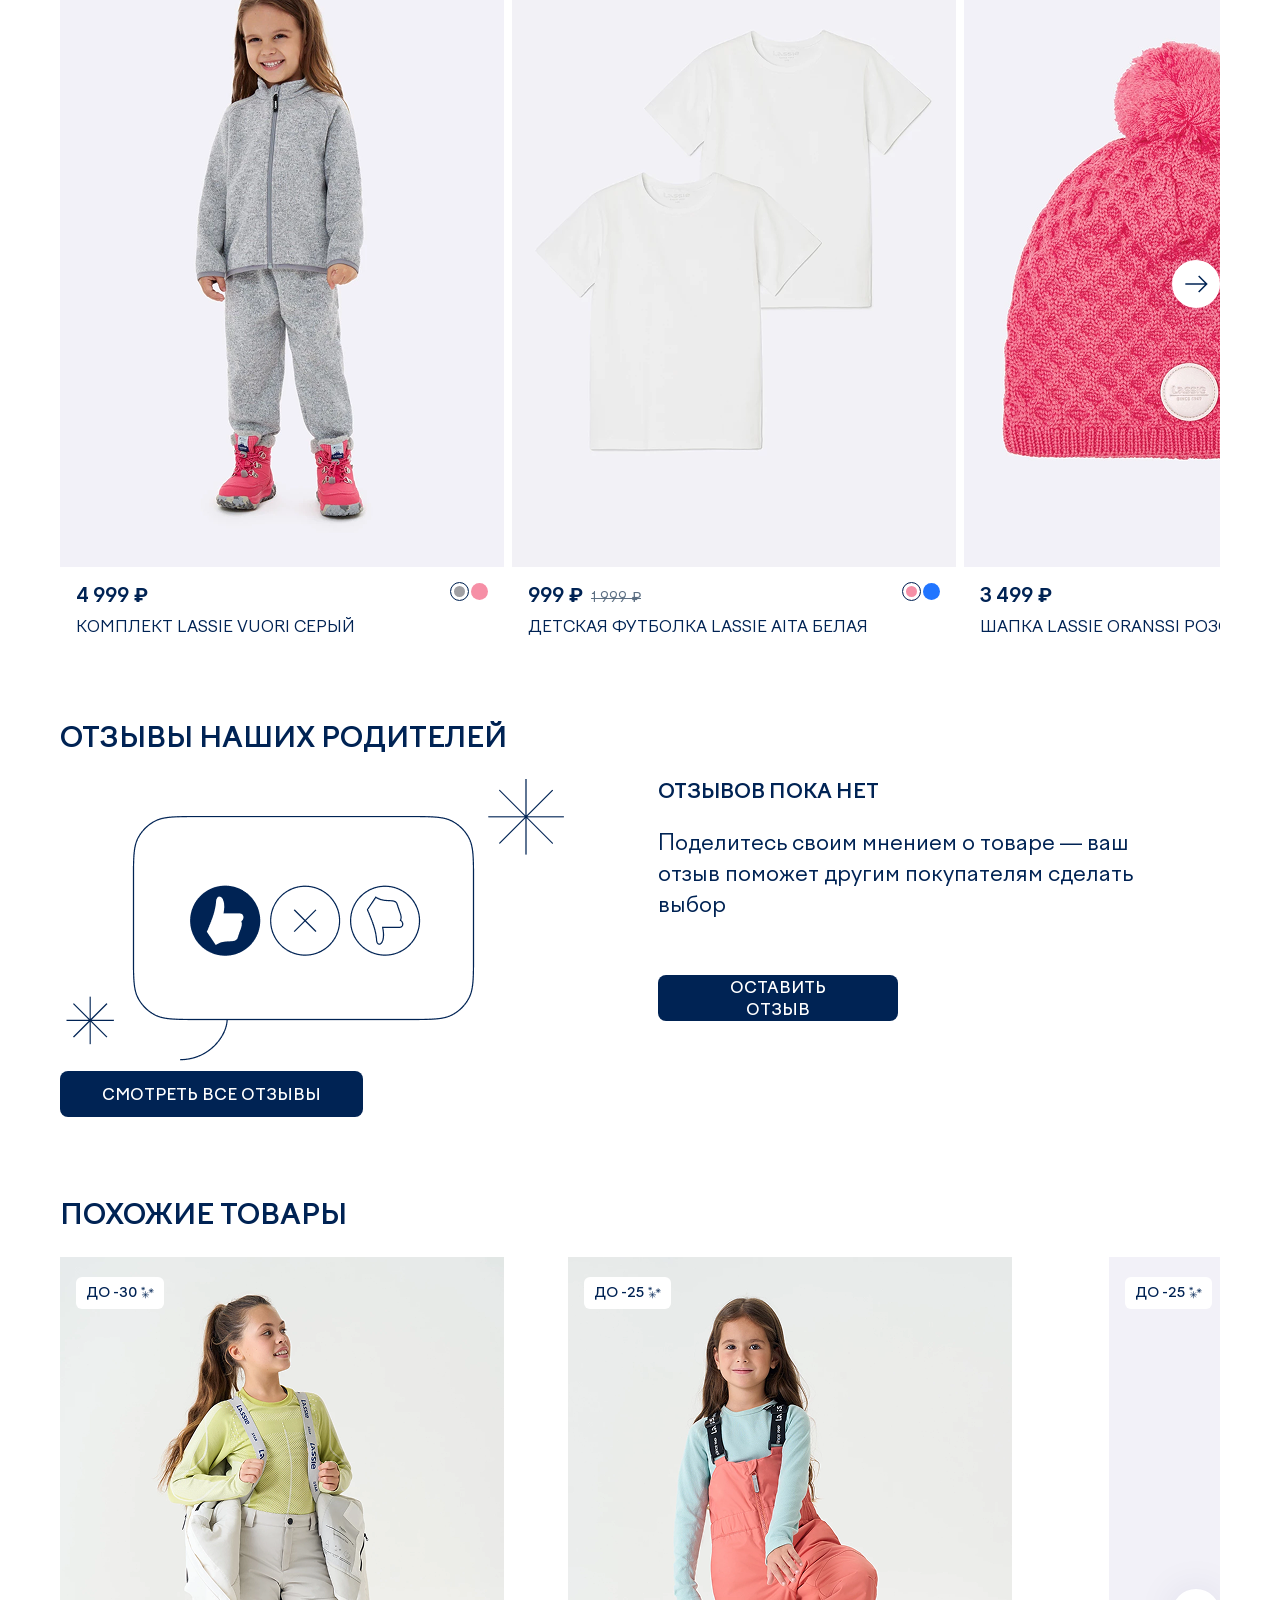
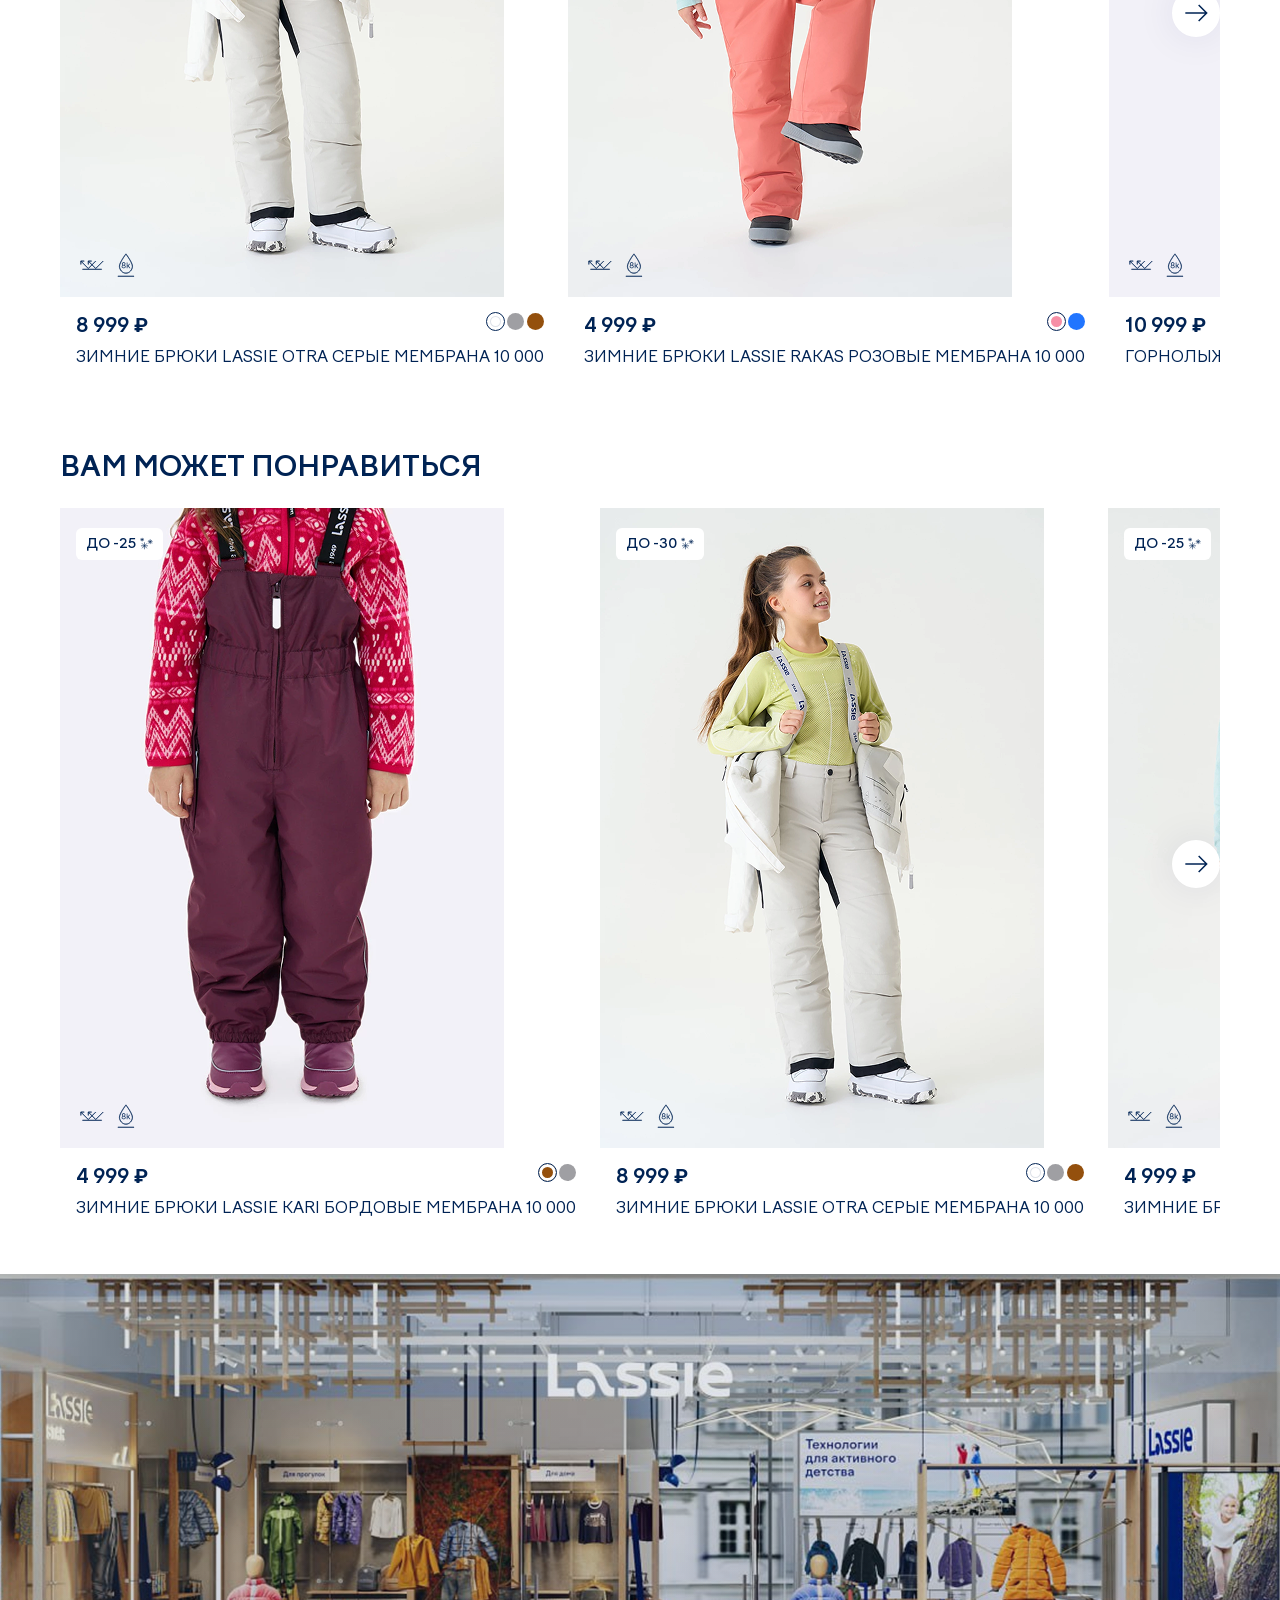
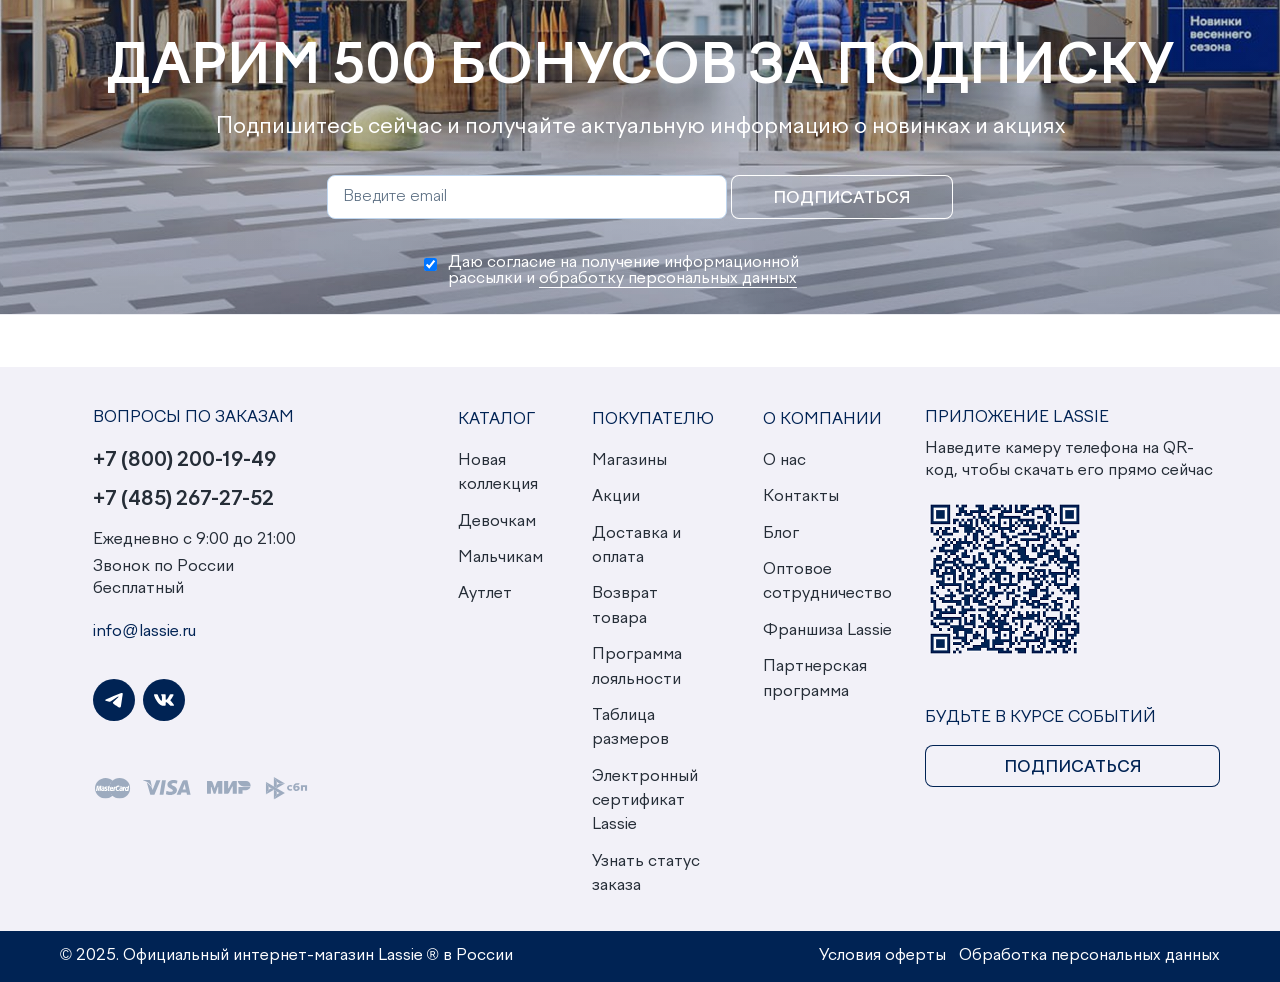
==== commit ef4780f4: "implement header menu toggle and enhance slider functionality" ====
--- a/index.html
+++ b/index.html
@@ -14,9 +14,6 @@
 <link rel="preconnect" href="https://fonts.googleapis.com">
 <link href="https://fonts.googleapis.com/css2?family=Roboto:wght@400;500;700&display=swap" rel="stylesheet">
 <!-- Styles -->
-<link href="css/swiper-bundle.min.css" rel="stylesheet" type="text/css">
-<link href="css/jquery.formstyler.css" rel="stylesheet" type="text/css">
-<link href="css/fancybox.css" rel="stylesheet" type="text/css">
 <link href="style.css" rel="stylesheet" type="text/css">
 <link href="css/mobile.css" rel="stylesheet" type="text/css">
 
--- a/style.css
+++ b/style.css
@@ -1,3435 +1,3446 @@
-@font-face {
-    font-family: 'Factor A';
-    src: url('fonts/FactorALight-Regular.eot');
-    src: local('Factor A Light Regular'), local('FactorALight-Regular'),
-        url('fonts/FactorALight-Regular.eot?#iefix') format('embedded-opentype'),
-        url('fonts/FactorALight-Regular.woff2') format('woff2'),
-        url('fonts/FactorALight-Regular.woff') format('woff'),
-        url('fonts/FactorALight-Regular.ttf') format('truetype');
-    font-weight: 300;
-    font-style: normal;
-}
-@font-face {
-    font-family: 'Factor A';
-    src: url('fonts/FactorA-Regular.eot');
-    src: local('Factor A Regular'), local('FactorA-Regular'),
-        url('fonts/FactorA-Regular.eot?#iefix') format('embedded-opentype'),
-        url('fonts/FactorA-Regular.woff2') format('woff2'),
-        url('fonts/FactorA-Regular.woff') format('woff'),
-        url('fonts/FactorA-Regular.ttf') format('truetype');
-    font-weight: normal;
-    font-style: normal;
-}
-@font-face {
-    font-family: 'Factor A';
-    src: url('fonts/FactorAMedium-Regular.eot');
-    src: local('Factor A Medium Regular'), local('FactorAMedium-Regular'),
-        url('fonts/FactorAMedium-Regular.eot?#iefix') format('embedded-opentype'),
-        url('fonts/FactorAMedium-Regular.woff2') format('woff2'),
-        url('fonts/FactorAMedium-Regular.woff') format('woff'),
-        url('fonts/FactorAMedium-Regular.ttf') format('truetype');
-    font-weight: 500;
-    font-style: normal;
-}
-@font-face {
-    font-family: 'Factor A';
-    src: url('fonts/FactorA-Bold.eot');
-    src: local('Factor A Bold'), local('FactorA-Bold'),
-        url('fonts/FactorA-Bold.eot?#iefix') format('embedded-opentype'),
-        url('fonts/FactorA-Bold.woff2') format('woff2'),
-        url('fonts/FactorA-Bold.woff') format('woff'),
-        url('fonts/FactorA-Bold.ttf') format('truetype');
-    font-weight: bold;
-    font-style: normal;
-}
-:root {
-	--font-default:"Factor A", sans-serif;
-	--font-size:22px;
-	--font-small:16px;
-	--font-desc:14px;
-	--font-line:140%;
-	--font-weight: normal;
-	--font-color:#002354;
-	--link-color:#002354;
-	--link-color-hover:#252D37;
-	--link-hover:#1A3965;
-	--white:#fff;
-	--error:#D02929;
-	--grey:#5C6F83;
-	--light-grey:#F2F1F8;
-	--grey-font:#9DABBF;
-	--light-blue:#BFD6EF;
-	--line:#DEE2E9;
-	--disabled:#C4BFBC;
-	--animation: all ease-out 0.3s;
-}
-.swiper {
-	position:relative;
-	overflow:hidden;
-}
-.swiper-wrapper {
-	display:flex;
-	will-change:transform;
-}
-.swiper-slide {
-	flex-shrink:0;
-}
-.swiper-nav {
-	position:absolute;
-	left:0;
-	right:0;
-	top:50%;
-	transform:translateY(-50%);
-	display:flex;
-	justify-content:space-between;
-	align-items:center;
-	pointer-events:none;
-}
-.swiper-nav .swiper-button-next,
-.swiper-nav .swiper-button-prev {
-	pointer-events:auto;
-}
-html {
-	overflow-x:hidden; 
-}
-@media screen and (min-width:1100px) {
-html::-webkit-scrollbar, body::-webkit-scrollbar, .fancybox-slide::-webkit-scrollbar, textarea::-webkit-scrollbar, .link-popup__list::-webkit-scrollbar, .popup::-webkit-scrollbar, .filter-item__list::-webkit-scrollbar, .pickup-popup__list::-webkit-scrollbar, .popup-box::-webkit-scrollbar, .filter-shop__list-check::-webkit-scrollbar, .map-select__list::-webkit-scrollbar, #registration:not(:has(.step-active)) .popup-form::-webkit-scrollbar, .tabber-content.map-delivery__txt-list::-webkit-scrollbar, .popup-scroll::-webkit-scrollbar, .menu-header__box nav::-webkit-scrollbar, .parent .child-menu::-webkit-scrollbar {
-	width: 4px;
-	scrollbar-color:transparent;
-}
-html::-webkit-scrollbar-track, body::-webkit-scrollbar-track, .fancybox-slide::-webkit-scrollbar-track, textarea::-webkit-scrollbar-track, .link-popup__list::-webkit-scrollbar-track, .popup::-webkit-scrollbar-track, .filter-item__list::-webkit-scrollbar-track, .pickup-popup__list::-webkit-scrollbar-track, .popup-box::-webkit-scrollbar-track, .filter-shop__list-check::-webkit-scrollbar-track, .map-select__list::-webkit-scrollbar-track, #registration:not(:has(.step-active)) .popup-form::-webkit-scrollbar-trac, .tabber-content.map-delivery__txt-list::-webkit-scrollbar-trac, .popup-scroll::-webkit-scrollbar-trac, .menu-header__box nav::-webkit-scrollbar-trac, .parent .child-menu::-webkit-scrollbar-trac {
-	background: transparent;
-	scrollbar-color:transparent;
-}
-html::-webkit-scrollbar-thumb, body::-webkit-scrollbar-thumb, .fancybox-slide::-webkit-scrollbar-thumb, textarea::-webkit-scrollbar-thumb, .link-popup__list::-webkit-scrollbar-thumb, .popup::-webkit-scrollbar-thumb, .filter-item__list::-webkit-scrollbar-thumb, .pickup-popup__list::-webkit-scrollbar-thumb, .popup-box::-webkit-scrollbar-thumb, .filter-shop__list-check::-webkit-scrollbar-thumb, .map-select__list::-webkit-scrollbar-thumb, #registration:not(:has(.step-active)) .popup-form::-webkit-scrollbar-thumb, .tabber-content.map-delivery__txt-list::-webkit-scrollbar-thumb, .popup-scroll::-webkit-scrollbar-thumb, .menu-header__box nav::-webkit-scrollbar-thumb, .parent .child-menu::-webkit-scrollbar-thumb {
-	background-color:var(--font-color);
-	border-radius: 12px;
-	border:0;
-}
-@-moz-document url-prefix() {
-*, .fancybox-slide, .filter-item__list, .popup, .pickup-popup__list, .popup-scroll {
-    scrollbar-color:var(--font-color) white;
-	scrollbar-width:thin;
-}
-}
-}
-body {
-	background:var(--white);
-	font-family: var(--font-default);
-	font-weight: var(--font-weight);
-	font-size: var(--font-size);
-	line-height: var(--font-line);
-	color:var(--font-color);
-	padding:0;
-	margin:0;
-	font-feature-settings: 'pnum' on, 'lnum' on;
-	overflow-x:clip;
-}
-html:has(body.fix) {
-	overflow:hidden;
-	overflow-y:hidden;
-	padding-right:4px;
-}
-html:has(body.fix) header, html:has(body.fix) .page-header {
-	right:4px;
-}
-a {
-	color:var(--link-color);
-	outline:none;
-	-webkit-appearance: none;
-	text-decoration:none;
-}
-a:hover {
-	color:var(--grey);	
-}
-H1 {
-	margin:0 0 24px;
-	padding:0;
-	font-family: var(--font-default);
-	font-weight:bold;
-	font-size: 54px;
-	line-height: 130%;
-	text-transform:uppercase;
-	color: var(--font-color);
-}
-H2 {
-	margin:0 0 24px;
-	padding:0;
-	font-family: var(--font-default);
-	font-weight:bold;
-	font-size: 42px;
-	line-height: 130%;
-	text-transform:uppercase;
-	color: var(--font-color);
-}
-H3 {
-	padding:0;
-	margin:0 0 12px;
-	font-family: var(--font-default);
-	font-weight:bold;
-	font-size: 28px;
-	line-height: 140%;
-	text-transform:uppercase;
-	color: var(--font-color);
-}
-H4 {
-	padding:0;
-	margin:0 0 16px;
-	font-family: var(--font-default);
-	font-weight:bold;
-	font-size: 20px;
-	line-height: 140%;
-	text-transform:uppercase;
-	color: var(--font-color);	
-}
-img {
-	border:none;
-	outline:none;
-	max-width:100%;
-	height:auto;
-}
-ul, ol {
-	padding:0;
-	margin:0;
-}
-ul li, ol li {
-	list-style:none;
-}
-main input[type=text], main input[type=email], main input[type=password], main input[type=number], main input[type=phone], main input[type=date], .popup input[type=text], .popup input[type=email], .popup input[type=password], .popup input[type=number], .popup input[type=phone], .popup input[type=date], #search, .app-download__box input {
-	padding: 10px 15px;
-	background:var(--white);
-	border:1px solid var(--light-blue);
-	border-radius: 8px;
-	font-family: var(--font-default);
-	font-weight: 300;
-	font-size: var(--font-small);
-	line-height: var(--font-line);
-	color:var(--font-color);
-	width:100%;
-	box-sizing:border-box;
-	outline:none;
-	-webkit-appearance: none;
-	font-feature-settings: 'pnum' on, 'lnum' on;
-}
-main textarea, .popup textarea {
-	padding: 12px 16px;
-	background:var(--white);
-	border:1px solid var(--light-blue);
-	border-radius: 8px;
-	font-family: var(--font-default);
-	font-weight: 300;
-	font-size: var(--font-small);
-	line-height: var(--font-line);
-	color:var(--font-color);
-	width:100%;
-	box-sizing:border-box;
-	outline:none;
-	resize: none;
-	height:94px;
-	-webkit-appearance: none;
-}
-main input[type=text]:hover, main input[type=email]:hover, main input[type=password]:hover, main input[type=number]:hover, main input[type=phone]:hover, main textarea:hover, main input[type=date]:hover, .popup input[type=text]:hover, .popup input[type=email]:hover, .popup input[type=password]:hover, .popup input[type=number]:hover, .popup input[type=phone]:hover, .popup textarea:hover, .popup input[type=date]:hover, #search:hover, main textarea:hover, .popup textarea:hover {
-	border-color:var(--font-color);
-}
-main input[type=text]:focus, main input[type=email]:focus, main input[type=password]:focus, main input[type=number]:focus, main input[type=phone]:focus, main textarea:focus, main input[type=date]:focus, .popup input[type=text]:focus, .popup input[type=email]:focus, .popup input[type=password]:focus, .popup input[type=number]:focus, .popup input[type=phone]:focus, .popup textarea:focus, .popup input[type=date]:focus, #search:focus, main textarea:focus, .popup textarea:focus {
-}
-.error input, .error .jq-checkbox, .error .jq-radio, .popup .error input, main .error input, main .error textarea, .popup .error textarea {
-	border: 1px solid var(--error);
-	color: var(--error);
-}
-main input[type=text]::placeholder, main input[type=email]::placeholder, main input[type=password]::placeholder, main input[type=number]::placeholder, main input[type=phone]::placeholder, main textarea::placeholder, main input[type=date]::placeholder, .popup input[type=text]::placeholder, .popup input[type=email]::placeholder, .popup input[type=password]::placeholder, .popup input[type=number]::placeholder, .popup input[type=phone]::placeholder, .popup textarea::placeholder, .popup input[type=date]::placeholder, #search::placeholder, main textarea::placeholder, .popup textarea::placeholder  {
-	color:var(--grey);
-}
-main #subscribe input[type=text]:hover::placeholder {
-	color:var(--link-color-hover);
-	border-color:var(--white);
-}
-main input[type=text]:disabled, main input[type=email]:disabled, main input[type=password]:disabled, main input[type=number]:disabled, main input[type=phone]:disabled, main textarea:disabled, main input[type=date]:disabled, .popup input[type=text]:disabled, .popup input[type=email]:disabled, .popup input[type=password]:disabled, .popup input[type=number]:disabled, .popup input[type=phone]:disabled, .popup textarea:disabled, .popup input[type=date]:disabled, #search:disabled, main textarea:disabled, .popup textarea:disabled {
-	
-}
-main label, .popup label {
-	font-size: var(--font-small);
-	line-height: 16px;
-	color:var(--link-color-hover);
-	display:block;
-}
-.input-box input:focus + label, .input-box input.tel:hover + label, .input-box input:not(:placeholder-shown) + label, .order-pickup__list-search__box input:not(:placeholder-shown) + label, .order-pickup__list-search__box input:focus + label, main textarea:not(:placeholder-shown) + label, .popup textarea:not(:placeholder-shown) + label, main textarea:focus + label, .popup textarea:focus + label, .input-box input.date:hover + label {
-	
-}
-button {
-	cursor:pointer;
-}
-main input[type=submit], main button, .btn, .filters-header button, .filters-header .btn {
-	outline:none;
-	font-family: var(--font-default);
-	font-weight:500;
-	font-size: var(--font-small);
-	line-height: var(--font-line);
-	text-align: center;
-	text-transform:uppercase;
-	color:var(--white);
-	-webkit-appearance: none;
-	cursor:pointer; 
-	text-decoration:none;
-	border:0;	
-	box-sizing:border-box;
-	display:flex;
-	align-items:center;
-	justify-content:center;
-	gap:8px;
-	width:max-content;
-	padding:12px 16px 8px;
-	border-radius: 8px;
-	background:var(--font-color);
-	font-feature-settings: 'pnum' on, 'lnum' on;
-}
-main input[type=submit]:hover, main button:hover, .btn:hover, .filters-header button:hover, .filters-header .btn:hover {
-	border:0;
-	color:var(--white);
-	background:var(--link-hover);
-}
-.btn-white {
-	background:var(--white);
-	color:var(--font-color);
-}
-.btn-white:hover {
-	background:var(--white);
-	color:var(--font-color);
-}
-.btn-border {
-	background:none;
-	color:var(--font-color);
-	box-shadow:inset 0 0 0 1px var(--font-color);
-}
-.btn-border:hover {
-	background:none;
-	color:var(--grey);
-	box-shadow:inset 0 0 0 1px var(--grey);
-}
-.btn-border-white {
-	background:none;
-	color:var(--white);
-	box-shadow:inset 0 0 0 1px var(--white);
-}
-.btn-border-white:hover {
-	background:none;
-	color:rgba(255,255,255,.8);
-	box-shadow:inset 0 0 0 1px rgba(255,255,255,.8);
-}
-.error-txt {
-	font-size:var(--font-desc);
-	color:var(--error);
-	text-align:left;
-	display:block;
-	margin:4px 0 0;
-}
-.wrapper {
-	margin:0 60px;
-	box-sizing:border-box;
-}
-.flex {
-	display:flex;
-	justify-content:space-between;
-	align-items:center;
-}
-.column {
-	column-count: 2;
-    column-gap: 20px;
-}
-.grid {
-	display:grid;
-}
-.col-2 {
-	grid-template-columns:repeat(2, 1fr);
-}
-.col-3 {
-	grid-template-columns:repeat(3, 1fr);
-}
-.col-4 {
-	grid-template-columns:repeat(4, 1fr);
-}
-.col-5 {
-	grid-template-columns:repeat(5, 1fr);
-}
-.col-6 {
-	grid-template-columns:repeat(6, 1fr);
-}
-.col-7 {
-	grid-template-columns:repeat(7, 1fr);
-}
-.col-8 {
-	grid-template-columns:repeat(8, 1fr);
-}
-.icon {
-	display:block;
-	mask-size: contain;
-	mask-repeat: no-repeat;
-	mask-position: center;
-	flex-shrink:0;
-	-webkit-mask-size: contain;
-	-webkit-mask-repeat: no-repeat;
-	-webkit-mask-position: center;
-}
-svg path, svg rect, a, .icon, input[type=submit], button, .btn, input[type=text], input[type=email], input[type=password], input[type=number], input[type=phone], textarea, .jq-selectbox__dropdown, label, img, .swiper-pagination-bullet, .swiper-button-prev, .swiper-button-next, .swiper-button-prev:after, .swiper-button-next:after, .jq-selectbox__trigger-arrow, .jq-selectbox__select, .jq-selectbox li, .jq-checkbox__div, .focus .ts-control, .ts-control:after, .ts-dropdown .option, .select-overlay, .ts-dropdown-content, .close-select, .jq-radio, .pages-slider div:before, .footer-top__column nav > ul > li > a:after, .read-more:after, .basket-num__box, .menu-btn span, .menu-location, .jq-checkbox, .category-slider__list a:before, .jq-radio__div, .filter-title:after, .filter-price__slider-dot, .basket-item a h4 {
-	-moz-transition:var(--animation);
-    -webkit-transition: var(--animation);
-    transition:var(--animation);
-}
-.ph {
-	display:none!important;
-}
-/*Icons*/
-.search-icon {
-	width:32px;
-	height:32px;
-	background-color:var(--white);
-	mask-image:url("data:image/svg+xml,%3Csvg width='32' height='32' viewBox='0 0 32 32' fill='none' xmlns='http://www.w3.org/2000/svg'%3E%3Cpath fill-rule='evenodd' clip-rule='evenodd' d='M15.0176 9.26625C11.8412 9.26625 9.26625 11.8412 9.26625 15.0176C9.26625 18.194 11.8412 20.769 15.0176 20.769C18.194 20.769 20.769 18.194 20.769 15.0176C20.769 11.8412 18.194 9.26625 15.0176 9.26625ZM8 15.0176C8 11.1419 11.1419 8 15.0176 8C18.8933 8 22.0352 11.1419 22.0352 15.0176C22.0352 16.7275 21.4237 18.2946 20.4074 19.512L24 23.1046L23.1046 24L19.512 20.4074C18.2946 21.4237 16.7275 22.0352 15.0176 22.0352C11.1419 22.0352 8 18.8933 8 15.0176Z' fill='white'/%3E%3C/svg%3E");
-	-webkit-mask-image:url("data:image/svg+xml,%3Csvg width='32' height='32' viewBox='0 0 32 32' fill='none' xmlns='http://www.w3.org/2000/svg'%3E%3Cpath fill-rule='evenodd' clip-rule='evenodd' d='M15.0176 9.26625C11.8412 9.26625 9.26625 11.8412 9.26625 15.0176C9.26625 18.194 11.8412 20.769 15.0176 20.769C18.194 20.769 20.769 18.194 20.769 15.0176C20.769 11.8412 18.194 9.26625 15.0176 9.26625ZM8 15.0176C8 11.1419 11.1419 8 15.0176 8C18.8933 8 22.0352 11.1419 22.0352 15.0176C22.0352 16.7275 21.4237 18.2946 20.4074 19.512L24 23.1046L23.1046 24L19.512 20.4074C18.2946 21.4237 16.7275 22.0352 15.0176 22.0352C11.1419 22.0352 8 18.8933 8 15.0176Z' fill='white'/%3E%3C/svg%3E");
-}
-.user-icon {
-	width:32px;
-	height:32px;
-	background-color:var(--white);
-	mask-image:url("data:image/svg+xml,%3Csvg width='32' height='32' viewBox='0 0 32 32' fill='none' xmlns='http://www.w3.org/2000/svg'%3E%3Cpath fill-rule='evenodd' clip-rule='evenodd' d='M15.9986 9.52832C14.1958 9.52832 12.7344 10.9897 12.7344 12.7925C12.7344 14.5953 14.1958 16.0567 15.9986 16.0567C17.8013 16.0567 19.2627 14.5953 19.2627 12.7925C19.2627 10.9897 17.8013 9.52832 15.9986 9.52832ZM11.4219 12.7925C11.4219 10.2649 13.4709 8.21582 15.9986 8.21582C18.5262 8.21582 20.5752 10.2649 20.5752 12.7925C20.5752 15.3201 18.5262 17.3692 15.9986 17.3692C13.4709 17.3692 11.4219 15.3201 11.4219 12.7925Z' fill='white'/%3E%3Cpath fill-rule='evenodd' clip-rule='evenodd' d='M16.0022 17.4541C12.8685 17.4541 10.3281 19.9945 10.3281 23.1282V23.7844H9.01562V23.1282C9.01562 19.2696 12.1436 16.1416 16.0022 16.1416C19.8607 16.1416 22.9887 19.2696 22.9887 23.1282V23.7844H21.6762V23.1282C21.6762 19.9945 19.1359 17.4541 16.0022 17.4541Z' fill='white'/%3E%3C/svg%3E%0A");
-	-webkit-mask-image:url("data:image/svg+xml,%3Csvg width='32' height='32' viewBox='0 0 32 32' fill='none' xmlns='http://www.w3.org/2000/svg'%3E%3Cpath fill-rule='evenodd' clip-rule='evenodd' d='M15.9986 9.52832C14.1958 9.52832 12.7344 10.9897 12.7344 12.7925C12.7344 14.5953 14.1958 16.0567 15.9986 16.0567C17.8013 16.0567 19.2627 14.5953 19.2627 12.7925C19.2627 10.9897 17.8013 9.52832 15.9986 9.52832ZM11.4219 12.7925C11.4219 10.2649 13.4709 8.21582 15.9986 8.21582C18.5262 8.21582 20.5752 10.2649 20.5752 12.7925C20.5752 15.3201 18.5262 17.3692 15.9986 17.3692C13.4709 17.3692 11.4219 15.3201 11.4219 12.7925Z' fill='white'/%3E%3Cpath fill-rule='evenodd' clip-rule='evenodd' d='M16.0022 17.4541C12.8685 17.4541 10.3281 19.9945 10.3281 23.1282V23.7844H9.01562V23.1282C9.01562 19.2696 12.1436 16.1416 16.0022 16.1416C19.8607 16.1416 22.9887 19.2696 22.9887 23.1282V23.7844H21.6762V23.1282C21.6762 19.9945 19.1359 17.4541 16.0022 17.4541Z' fill='white'/%3E%3C/svg%3E%0A");
-}
-.like-icon {
-	width:24px;
-	height:24px;
-	background-color:var(--white);
-	mask-image:url("data:image/svg+xml,%3Csvg width='24' height='24' viewBox='0 0 24 24' fill='none' xmlns='http://www.w3.org/2000/svg'%3E%3Cpath fill-rule='evenodd' clip-rule='evenodd' d='M5.14968 6.06179C6.99512 4.21636 9.98717 4.21639 11.8326 6.06186L11.9998 6.22915L12.1671 6.06186C14.0125 4.21639 17.0046 4.21636 18.85 6.06179C20.6954 7.9072 20.6954 10.8992 18.85 12.7446L11.9998 19.5948L5.14967 12.7446C3.30427 10.8992 3.30428 7.9072 5.14968 6.06179ZM10.9045 6.98992C9.57163 5.65703 7.41062 5.657 6.07776 6.98987C4.74492 8.32271 4.74491 10.4837 6.07775 11.8165L11.9998 17.7386L17.9219 11.8165C19.2548 10.4837 19.2548 8.32271 17.9219 6.98987C16.5891 5.657 14.4281 5.65703 13.0952 6.98992L12.4639 7.62128L11.5358 7.62127L10.9045 6.98992Z' fill='white'/%3E%3C/svg%3E%0A");
-	-webkit-mask-image:url("data:image/svg+xml,%3Csvg width='24' height='24' viewBox='0 0 24 24' fill='none' xmlns='http://www.w3.org/2000/svg'%3E%3Cpath fill-rule='evenodd' clip-rule='evenodd' d='M5.14968 6.06179C6.99512 4.21636 9.98717 4.21639 11.8326 6.06186L11.9998 6.22915L12.1671 6.06186C14.0125 4.21639 17.0046 4.21636 18.85 6.06179C20.6954 7.9072 20.6954 10.8992 18.85 12.7446L11.9998 19.5948L5.14967 12.7446C3.30427 10.8992 3.30428 7.9072 5.14968 6.06179ZM10.9045 6.98992C9.57163 5.65703 7.41062 5.657 6.07776 6.98987C4.74492 8.32271 4.74491 10.4837 6.07775 11.8165L11.9998 17.7386L17.9219 11.8165C19.2548 10.4837 19.2548 8.32271 17.9219 6.98987C16.5891 5.657 14.4281 5.65703 13.0952 6.98992L12.4639 7.62128L11.5358 7.62127L10.9045 6.98992Z' fill='white'/%3E%3C/svg%3E%0A");
-}
-.basket-icon {
-	width:32px;
-	height:32px;
-	background-color:var(--white);
-	mask-image:url("data:image/svg+xml,%3Csvg width='32' height='32' viewBox='0 0 32 32' fill='none' xmlns='http://www.w3.org/2000/svg'%3E%3Cg clip-path='url(%23clip0_2014_1041)'%3E%3Cpath fill-rule='evenodd' clip-rule='evenodd' d='M12.454 11.2711C12.454 9.31459 14.04 7.72852 15.9966 7.72852C17.9531 7.72852 19.5392 9.31459 19.5392 11.2711V11.6503H24.29L22.8853 23.3882H9.10774L7.70312 11.6503H12.454V11.2711ZM13.7665 11.6503H18.2267V11.2711C18.2267 10.0395 17.2282 9.04102 15.9966 9.04102C14.7649 9.04102 13.7665 10.0395 13.7665 11.2711V11.6503ZM9.18205 12.9628L10.2725 22.0757H21.7205L22.8111 12.9628H9.18205Z' fill='white'/%3E%3C/g%3E%3Cdefs%3E%3CclipPath id='clip0_2014_1041'%3E%3Crect width='24' height='24' fill='white' transform='translate(4 4)'/%3E%3C/clipPath%3E%3C/defs%3E%3C/svg%3E%0A");
-	-webkit-mask-image:url("data:image/svg+xml,%3Csvg width='32' height='32' viewBox='0 0 32 32' fill='none' xmlns='http://www.w3.org/2000/svg'%3E%3Cg clip-path='url(%23clip0_2014_1041)'%3E%3Cpath fill-rule='evenodd' clip-rule='evenodd' d='M12.454 11.2711C12.454 9.31459 14.04 7.72852 15.9966 7.72852C17.9531 7.72852 19.5392 9.31459 19.5392 11.2711V11.6503H24.29L22.8853 23.3882H9.10774L7.70312 11.6503H12.454V11.2711ZM13.7665 11.6503H18.2267V11.2711C18.2267 10.0395 17.2282 9.04102 15.9966 9.04102C14.7649 9.04102 13.7665 10.0395 13.7665 11.2711V11.6503ZM9.18205 12.9628L10.2725 22.0757H21.7205L22.8111 12.9628H9.18205Z' fill='white'/%3E%3C/g%3E%3Cdefs%3E%3CclipPath id='clip0_2014_1041'%3E%3Crect width='24' height='24' fill='white' transform='translate(4 4)'/%3E%3C/clipPath%3E%3C/defs%3E%3C/svg%3E%0A");
-}
-.catalog1 {
-	width:24px;
-	height:24px;
-	background-color:var(--font-color);
-	mask-image:url("data:image/svg+xml,%3Csvg width='24' height='24' viewBox='0 0 24 24' fill='none' xmlns='http://www.w3.org/2000/svg'%3E%3Cpath d='M21.7192 16.2451H2.47656V16.3891H21.7192V16.2451Z' stroke='%23002354' stroke-width='0.64'/%3E%3Cpath d='M8.29765 15.6002L8.24429 15.5522L0.820312 8.12284L0.921649 8.02148L8.29765 15.3975L15.6736 8.02148L15.775 8.12284L8.29765 15.6002Z' stroke='%23002354' stroke-width='0.64'/%3E%3Cpath d='M0.948687 11.424H0.804688V8H4.22869V8.144H0.948687V11.424Z' stroke='%23002354' stroke-width='0.64'/%3E%3Cpath d='M15.7195 15.6002L15.6715 15.5522L8.24219 8.12284L8.34891 8.02148L15.7195 15.3975L23.0955 8.02148L23.1969 8.12284L15.7195 15.6002Z' stroke='%23002354' stroke-width='0.64'/%3E%3Cpath d='M8.37592 11.424H8.22656V8H11.6506V8.144H8.37592V11.424Z' stroke='%23002354' stroke-width='0.64'/%3E%3C/svg%3E%0A");
-	-webkit-mask-image:url("data:image/svg+xml,%3Csvg width='24' height='24' viewBox='0 0 24 24' fill='none' xmlns='http://www.w3.org/2000/svg'%3E%3Cpath d='M21.7192 16.2451H2.47656V16.3891H21.7192V16.2451Z' stroke='%23002354' stroke-width='0.64'/%3E%3Cpath d='M8.29765 15.6002L8.24429 15.5522L0.820312 8.12284L0.921649 8.02148L8.29765 15.3975L15.6736 8.02148L15.775 8.12284L8.29765 15.6002Z' stroke='%23002354' stroke-width='0.64'/%3E%3Cpath d='M0.948687 11.424H0.804688V8H4.22869V8.144H0.948687V11.424Z' stroke='%23002354' stroke-width='0.64'/%3E%3Cpath d='M15.7195 15.6002L15.6715 15.5522L8.24219 8.12284L8.34891 8.02148L15.7195 15.3975L23.0955 8.02148L23.1969 8.12284L15.7195 15.6002Z' stroke='%23002354' stroke-width='0.64'/%3E%3Cpath d='M8.37592 11.424H8.22656V8H11.6506V8.144H8.37592V11.424Z' stroke='%23002354' stroke-width='0.64'/%3E%3C/svg%3E%0A");
-}
-.catalog2 {
-	width:24px;
-	height:24px;
-	background-color:var(--font-color);
-	mask-image:url("data:image/svg+xml,%3Csvg width='24' height='24' viewBox='0 0 24 24' fill='none' xmlns='http://www.w3.org/2000/svg'%3E%3Cpath d='M11.939 20.2746C8.43873 20.2746 5.35938 16.9728 5.35938 13.2152C5.35938 9.45773 11.592 1.26296 11.8578 0.904389L11.939 0.799805L12.0203 0.904389C12.2862 1.25548 18.5187 9.59973 18.5187 13.2152C18.5187 16.8308 15.4467 20.2746 11.939 20.2746ZM11.939 1.13596C11.1932 2.14444 5.56614 9.88357 5.56614 13.2152C5.56614 16.8682 8.54217 20.0729 11.939 20.0729C15.336 20.0729 18.312 16.8682 18.312 13.2152C18.312 9.89101 12.6775 2.14444 11.939 1.13596Z' stroke='%23002354' stroke-width='0.64'/%3E%3Cpath d='M20.003 23.1582H3.875V23.3599H20.003V23.1582Z' stroke='%23002354' stroke-width='0.64'/%3E%3Cpath d='M9.66483 15.2795C9.27467 15.2795 8.92995 15.2104 8.63075 15.0722C8.33339 14.932 8.10139 14.7398 7.93471 14.4954C7.76804 14.2493 7.68566 13.969 7.68755 13.6546C7.68566 13.4083 7.73395 13.181 7.83243 12.9727C7.93092 12.7625 8.06539 12.5873 8.23587 12.4471C8.40819 12.3051 8.60043 12.2151 8.81251 12.1773V12.1432C8.53411 12.0712 8.31251 11.915 8.14779 11.6744C7.983 11.432 7.90156 11.1564 7.90346 10.8478C7.90156 10.5522 7.97638 10.2881 8.12787 10.0551C8.27939 9.82217 8.48771 9.63849 8.75291 9.50401C9.01995 9.36953 9.32395 9.30225 9.66483 9.30225C10.002 9.30225 10.3031 9.36953 10.5682 9.50401C10.8334 9.63849 11.0417 9.82217 11.1932 10.0551C11.3467 10.2881 11.4243 10.5522 11.4262 10.8478C11.4243 11.1564 11.34 11.432 11.1733 11.6744C11.0086 11.915 10.7898 12.0712 10.5171 12.1432V12.1773C10.7273 12.2151 10.9168 12.3051 11.0853 12.4471C11.2539 12.5873 11.3883 12.7625 11.4887 12.9727C11.5891 13.181 11.6402 13.4083 11.6421 13.6546C11.6402 13.969 11.555 14.2493 11.3864 14.4954C11.2197 14.7398 10.9877 14.932 10.6904 15.0722C10.3949 15.2104 10.0531 15.2795 9.66483 15.2795ZM9.66483 14.6546C9.92811 14.6546 10.1553 14.6119 10.3467 14.5267C10.538 14.4414 10.6856 14.3212 10.7898 14.1659C10.894 14.0106 10.947 13.8288 10.9489 13.6205C10.947 13.4007 10.8902 13.2066 10.7784 13.0381C10.6668 12.8695 10.5143 12.737 10.3211 12.6403C10.1298 12.5438 9.91107 12.4954 9.66483 12.4954C9.41675 12.4954 9.19515 12.5438 9.00003 12.6403C8.80683 12.737 8.65443 12.8695 8.54267 13.0381C8.43283 13.2066 8.37883 13.4007 8.38075 13.6205C8.37883 13.8288 8.42899 14.0106 8.53131 14.1659C8.63547 14.3212 8.78411 14.4414 8.97731 14.5267C9.17051 14.6119 9.39963 14.6546 9.66483 14.6546ZM9.66483 11.8932C9.87315 11.8932 10.0578 11.8515 10.2188 11.7682C10.3817 11.6849 10.5096 11.5684 10.6024 11.4187C10.6952 11.2691 10.7425 11.0939 10.7444 10.8932C10.7425 10.6962 10.696 10.5248 10.6052 10.379C10.5143 10.2313 10.3883 10.1176 10.2273 10.0381C10.0664 9.95665 9.87883 9.91593 9.66483 9.91593C9.44699 9.91593 9.25667 9.95665 9.09379 10.0381C8.93091 10.1176 8.80499 10.2313 8.71595 10.379C8.62691 10.5248 8.58339 10.6962 8.58531 10.8932C8.58339 11.0939 8.62787 11.2691 8.71883 11.4187C8.81163 11.5684 8.93947 11.6849 9.10235 11.7682C9.26523 11.8515 9.45267 11.8932 9.66483 11.8932ZM13.3672 13.6091L13.3559 12.7795H13.4923L15.4013 10.8364H16.2309L14.1968 12.8932H14.14L13.3672 13.6091ZM12.7423 15.2V9.38185H13.4127V15.2H12.7423ZM15.515 15.2L13.8104 13.0409L14.2877 12.575L16.3672 15.2H15.515Z' fill='%23002354'/%3E%3C/svg%3E%0A");
-	-webkit-mask-image:url("data:image/svg+xml,%3Csvg width='24' height='24' viewBox='0 0 24 24' fill='none' xmlns='http://www.w3.org/2000/svg'%3E%3Cpath d='M11.939 20.2746C8.43873 20.2746 5.35938 16.9728 5.35938 13.2152C5.35938 9.45773 11.592 1.26296 11.8578 0.904389L11.939 0.799805L12.0203 0.904389C12.2862 1.25548 18.5187 9.59973 18.5187 13.2152C18.5187 16.8308 15.4467 20.2746 11.939 20.2746ZM11.939 1.13596C11.1932 2.14444 5.56614 9.88357 5.56614 13.2152C5.56614 16.8682 8.54217 20.0729 11.939 20.0729C15.336 20.0729 18.312 16.8682 18.312 13.2152C18.312 9.89101 12.6775 2.14444 11.939 1.13596Z' stroke='%23002354' stroke-width='0.64'/%3E%3Cpath d='M20.003 23.1582H3.875V23.3599H20.003V23.1582Z' stroke='%23002354' stroke-width='0.64'/%3E%3Cpath d='M9.66483 15.2795C9.27467 15.2795 8.92995 15.2104 8.63075 15.0722C8.33339 14.932 8.10139 14.7398 7.93471 14.4954C7.76804 14.2493 7.68566 13.969 7.68755 13.6546C7.68566 13.4083 7.73395 13.181 7.83243 12.9727C7.93092 12.7625 8.06539 12.5873 8.23587 12.4471C8.40819 12.3051 8.60043 12.2151 8.81251 12.1773V12.1432C8.53411 12.0712 8.31251 11.915 8.14779 11.6744C7.983 11.432 7.90156 11.1564 7.90346 10.8478C7.90156 10.5522 7.97638 10.2881 8.12787 10.0551C8.27939 9.82217 8.48771 9.63849 8.75291 9.50401C9.01995 9.36953 9.32395 9.30225 9.66483 9.30225C10.002 9.30225 10.3031 9.36953 10.5682 9.50401C10.8334 9.63849 11.0417 9.82217 11.1932 10.0551C11.3467 10.2881 11.4243 10.5522 11.4262 10.8478C11.4243 11.1564 11.34 11.432 11.1733 11.6744C11.0086 11.915 10.7898 12.0712 10.5171 12.1432V12.1773C10.7273 12.2151 10.9168 12.3051 11.0853 12.4471C11.2539 12.5873 11.3883 12.7625 11.4887 12.9727C11.5891 13.181 11.6402 13.4083 11.6421 13.6546C11.6402 13.969 11.555 14.2493 11.3864 14.4954C11.2197 14.7398 10.9877 14.932 10.6904 15.0722C10.3949 15.2104 10.0531 15.2795 9.66483 15.2795ZM9.66483 14.6546C9.92811 14.6546 10.1553 14.6119 10.3467 14.5267C10.538 14.4414 10.6856 14.3212 10.7898 14.1659C10.894 14.0106 10.947 13.8288 10.9489 13.6205C10.947 13.4007 10.8902 13.2066 10.7784 13.0381C10.6668 12.8695 10.5143 12.737 10.3211 12.6403C10.1298 12.5438 9.91107 12.4954 9.66483 12.4954C9.41675 12.4954 9.19515 12.5438 9.00003 12.6403C8.80683 12.737 8.65443 12.8695 8.54267 13.0381C8.43283 13.2066 8.37883 13.4007 8.38075 13.6205C8.37883 13.8288 8.42899 14.0106 8.53131 14.1659C8.63547 14.3212 8.78411 14.4414 8.97731 14.5267C9.17051 14.6119 9.39963 14.6546 9.66483 14.6546ZM9.66483 11.8932C9.87315 11.8932 10.0578 11.8515 10.2188 11.7682C10.3817 11.6849 10.5096 11.5684 10.6024 11.4187C10.6952 11.2691 10.7425 11.0939 10.7444 10.8932C10.7425 10.6962 10.696 10.5248 10.6052 10.379C10.5143 10.2313 10.3883 10.1176 10.2273 10.0381C10.0664 9.95665 9.87883 9.91593 9.66483 9.91593C9.44699 9.91593 9.25667 9.95665 9.09379 10.0381C8.93091 10.1176 8.80499 10.2313 8.71595 10.379C8.62691 10.5248 8.58339 10.6962 8.58531 10.8932C8.58339 11.0939 8.62787 11.2691 8.71883 11.4187C8.81163 11.5684 8.93947 11.6849 9.10235 11.7682C9.26523 11.8515 9.45267 11.8932 9.66483 11.8932ZM13.3672 13.6091L13.3559 12.7795H13.4923L15.4013 10.8364H16.2309L14.1968 12.8932H14.14L13.3672 13.6091ZM12.7423 15.2V9.38185H13.4127V15.2H12.7423ZM15.515 15.2L13.8104 13.0409L14.2877 12.575L16.3672 15.2H15.515Z' fill='%23002354'/%3E%3C/svg%3E%0A");
-}
-.catalog3 {
-	width:24px;
-	height:24px;
-	background-color:var(--font-color);
-	mask-image:url("data:image/svg+xml,%3Csvg width='24' height='24' viewBox='0 0 24 24' fill='none' xmlns='http://www.w3.org/2000/svg'%3E%3Cpath d='M7.54756 6.57972L4.49463 3.46999L1.3849 6.52292L1.25 6.38803L4.50173 3.2002L7.68956 6.44482L7.54756 6.57972Z' stroke='%23002354' stroke-width='0.64'/%3E%3Cpath d='M4.55888 3.33496H4.36719V21.3118H4.55888V3.33496Z' stroke='%23002354' stroke-width='0.64'/%3E%3Cpath d='M15.0788 6.57972L12.0259 3.46999L8.91621 6.52292L8.78125 6.38803L12.0259 3.2002L15.2137 6.44482L15.0788 6.57972Z' stroke='%23002354' stroke-width='0.64'/%3E%3Cpath d='M12.098 3.33496H11.9062V21.3118H12.098V3.33496Z' stroke='%23002354' stroke-width='0.64'/%3E%3Cpath d='M22.6171 6.57972L19.5642 3.46999L16.4474 6.52292L16.3125 6.38803L19.5642 3.2002L22.752 6.44482L22.6171 6.57972Z' stroke='%23002354' stroke-width='0.64'/%3E%3Cpath d='M19.6292 3.33496H19.4375V21.3118H19.6292V3.33496Z' stroke='%23002354' stroke-width='0.64'/%3E%3Cpath d='M23.1969 18.5073H0.796875V18.699H23.1969V18.5073Z' stroke='%23002354' stroke-width='0.64'/%3E%3C/svg%3E%0A");
-	-webkit-mask-image:url("data:image/svg+xml,%3Csvg width='24' height='24' viewBox='0 0 24 24' fill='none' xmlns='http://www.w3.org/2000/svg'%3E%3Cpath d='M7.54756 6.57972L4.49463 3.46999L1.3849 6.52292L1.25 6.38803L4.50173 3.2002L7.68956 6.44482L7.54756 6.57972Z' stroke='%23002354' stroke-width='0.64'/%3E%3Cpath d='M4.55888 3.33496H4.36719V21.3118H4.55888V3.33496Z' stroke='%23002354' stroke-width='0.64'/%3E%3Cpath d='M15.0788 6.57972L12.0259 3.46999L8.91621 6.52292L8.78125 6.38803L12.0259 3.2002L15.2137 6.44482L15.0788 6.57972Z' stroke='%23002354' stroke-width='0.64'/%3E%3Cpath d='M12.098 3.33496H11.9062V21.3118H12.098V3.33496Z' stroke='%23002354' stroke-width='0.64'/%3E%3Cpath d='M22.6171 6.57972L19.5642 3.46999L16.4474 6.52292L16.3125 6.38803L19.5642 3.2002L22.752 6.44482L22.6171 6.57972Z' stroke='%23002354' stroke-width='0.64'/%3E%3Cpath d='M19.6292 3.33496H19.4375V21.3118H19.6292V3.33496Z' stroke='%23002354' stroke-width='0.64'/%3E%3Cpath d='M23.1969 18.5073H0.796875V18.699H23.1969V18.5073Z' stroke='%23002354' stroke-width='0.64'/%3E%3C/svg%3E%0A");
-}
-.catalog4 {
-	width:24px;
-	height:24px;
-	background-color:var(--font-color);
-	mask-image:url("data:image/svg+xml,%3Csvg width='24' height='24' viewBox='0 0 24 24' fill='none' xmlns='http://www.w3.org/2000/svg'%3E%3Cpath d='M8.57379 21.8268L9.63907 15.6343L5.14062 11.245L11.3588 10.3401L14.1375 4.70587L16.9161 10.3401L23.1343 11.245L18.6359 15.6343L19.7012 21.8268L14.1375 18.9006L8.57379 21.8268ZM14.1375 18.7081L14.176 18.7273L19.4637 21.5059L18.4434 15.5701L22.7557 11.3669L16.7941 10.5006L16.7749 10.462L14.1311 5.10374L11.468 10.507L5.5064 11.3733L9.81875 15.5765L8.79843 21.5123L14.1311 18.7081H14.1375Z' stroke='%23002354' stroke-width='0.64'/%3E%3Cpath d='M6.39402 8.16482L4.25711 7.04183L2.1202 8.16482L2.5309 5.79049L0.804688 4.1092L3.19186 3.76267L4.25711 1.6001L5.32235 3.76267L7.70953 4.1092L5.98332 5.79049L6.39402 8.16482ZM1.1833 4.22471L2.72342 5.72632L2.35763 7.84398L4.26353 6.8429L6.163 7.84398L5.79722 5.72632L7.33734 4.22471L5.20685 3.91668L5.18759 3.87819L4.25711 1.99155L3.30738 3.91668L1.17688 4.22471H1.1833Z' stroke='%23002354' stroke-width='0.64'/%3E%3C/svg%3E%0A");
-	-webkit-mask-image:url("data:image/svg+xml,%3Csvg width='24' height='24' viewBox='0 0 24 24' fill='none' xmlns='http://www.w3.org/2000/svg'%3E%3Cpath d='M8.57379 21.8268L9.63907 15.6343L5.14062 11.245L11.3588 10.3401L14.1375 4.70587L16.9161 10.3401L23.1343 11.245L18.6359 15.6343L19.7012 21.8268L14.1375 18.9006L8.57379 21.8268ZM14.1375 18.7081L14.176 18.7273L19.4637 21.5059L18.4434 15.5701L22.7557 11.3669L16.7941 10.5006L16.7749 10.462L14.1311 5.10374L11.468 10.507L5.5064 11.3733L9.81875 15.5765L8.79843 21.5123L14.1311 18.7081H14.1375Z' stroke='%23002354' stroke-width='0.64'/%3E%3Cpath d='M6.39402 8.16482L4.25711 7.04183L2.1202 8.16482L2.5309 5.79049L0.804688 4.1092L3.19186 3.76267L4.25711 1.6001L5.32235 3.76267L7.70953 4.1092L5.98332 5.79049L6.39402 8.16482ZM1.1833 4.22471L2.72342 5.72632L2.35763 7.84398L4.26353 6.8429L6.163 7.84398L5.79722 5.72632L7.33734 4.22471L5.20685 3.91668L5.18759 3.87819L4.25711 1.99155L3.30738 3.91668L1.17688 4.22471H1.1833Z' stroke='%23002354' stroke-width='0.64'/%3E%3C/svg%3E%0A");
-}
-.catalog5 {
-	width:24px;
-	height:24px;
-	background-color:var(--font-color);
-	mask-image:url("data:image/svg+xml,%3Csvg width='24' height='24' viewBox='0 0 24 24' fill='none' xmlns='http://www.w3.org/2000/svg'%3E%3Cg clip-path='url(%23clip0_2014_1696)'%3E%3Cmask id='mask0_2014_1696' style='mask-type:luminance' maskUnits='userSpaceOnUse' x='0' y='0' width='24' height='24'%3E%3Cpath d='M24 0H0V24H24V0Z' fill='white'/%3E%3C/mask%3E%3Cg mask='url(%23mask0_2014_1696)'%3E%3Cpath d='M12.0096 0.608032H11.8047V23.2H12.0096V0.608032Z' stroke='%23002354' stroke-width='0.64'/%3E%3Cpath d='M23.2092 11.798H0.617188V12.0029H23.2092V11.798Z' stroke='%23002354' stroke-width='0.64'/%3E%3Cpath d='M3.98777 19.9587L3.83594 19.8145L19.8083 3.84216L19.9601 3.9864L3.98777 19.9587Z' stroke='%23002354' stroke-width='0.64'/%3E%3Cpath d='M19.8083 19.9587L3.83594 3.9864L3.98777 3.84216L19.9601 19.8145L19.8083 19.9587Z' stroke='%23002354' stroke-width='0.64'/%3E%3C/g%3E%3C/g%3E%3Cdefs%3E%3CclipPath id='clip0_2014_1696'%3E%3Crect width='24' height='24' fill='white'/%3E%3C/clipPath%3E%3C/defs%3E%3C/svg%3E%0A");
-	-webkit-mask-image:url("data:image/svg+xml,%3Csvg width='24' height='24' viewBox='0 0 24 24' fill='none' xmlns='http://www.w3.org/2000/svg'%3E%3Cg clip-path='url(%23clip0_2014_1696)'%3E%3Cmask id='mask0_2014_1696' style='mask-type:luminance' maskUnits='userSpaceOnUse' x='0' y='0' width='24' height='24'%3E%3Cpath d='M24 0H0V24H24V0Z' fill='white'/%3E%3C/mask%3E%3Cg mask='url(%23mask0_2014_1696)'%3E%3Cpath d='M12.0096 0.608032H11.8047V23.2H12.0096V0.608032Z' stroke='%23002354' stroke-width='0.64'/%3E%3Cpath d='M23.2092 11.798H0.617188V12.0029H23.2092V11.798Z' stroke='%23002354' stroke-width='0.64'/%3E%3Cpath d='M3.98777 19.9587L3.83594 19.8145L19.8083 3.84216L19.9601 3.9864L3.98777 19.9587Z' stroke='%23002354' stroke-width='0.64'/%3E%3Cpath d='M19.8083 19.9587L3.83594 3.9864L3.98777 3.84216L19.9601 19.8145L19.8083 19.9587Z' stroke='%23002354' stroke-width='0.64'/%3E%3C/g%3E%3C/g%3E%3Cdefs%3E%3CclipPath id='clip0_2014_1696'%3E%3Crect width='24' height='24' fill='white'/%3E%3C/clipPath%3E%3C/defs%3E%3C/svg%3E%0A");
-}
-.catalog6 {
-	width:24px;
-	height:24px;
-	background-color:var(--font-color);
-	mask-image:url("data:image/svg+xml,%3Csvg width='24' height='24' viewBox='0 0 24 24' fill='none' xmlns='http://www.w3.org/2000/svg'%3E%3Cpath d='M13.1305 19.9647C12.9228 19.9647 12.7152 19.824 12.541 19.556C12.387 19.3216 12.1927 19.1944 11.9851 19.1944C11.7774 19.1944 11.5764 19.3216 11.4291 19.556C11.2415 19.8441 11.0137 19.9915 10.786 19.958C10.5582 19.9312 10.3707 19.7303 10.2635 19.402C10.1764 19.1408 10.0156 18.9666 9.81468 18.913C9.607 18.8594 9.38596 18.9331 9.185 19.1207C8.93044 19.3551 8.66924 19.4355 8.46156 19.3551C8.25388 19.2748 8.11988 19.0336 8.09308 18.692C8.073 18.4173 7.95914 18.2096 7.77827 18.1092C7.59741 18.0087 7.35626 18.0221 7.11511 18.156C6.80696 18.3168 6.53902 18.3369 6.35146 18.2029C6.16389 18.069 6.09691 17.8077 6.15719 17.4661C6.20408 17.1915 6.1505 16.9637 5.99643 16.823C5.84235 16.6824 5.6146 16.6355 5.33995 16.7024C5.00502 16.7828 4.73708 16.7292 4.58971 16.5551C4.44234 16.3809 4.44234 16.1063 4.58971 15.7914C4.70359 15.5368 4.70359 15.3024 4.58971 15.1283C4.47583 14.9541 4.26147 14.8536 3.98683 14.8469C3.63849 14.8469 3.39734 14.7264 3.29686 14.5187C3.19638 14.311 3.26337 14.0498 3.48443 13.7818C3.65859 13.5675 3.71888 13.3397 3.65189 13.1388C3.58491 12.9378 3.40404 12.7904 3.13609 12.7168C2.80116 12.6296 2.5935 12.4555 2.55331 12.2277C2.51311 12 2.6404 11.7656 2.91504 11.5579C3.13609 11.3904 3.24997 11.1828 3.23657 10.9751C3.22318 10.7674 3.08251 10.5799 2.84135 10.4392C2.53991 10.2717 2.38584 10.0507 2.39924 9.82292C2.41263 9.59516 2.6002 9.39421 2.91504 9.26693C3.16959 9.15973 3.33705 8.99228 3.37724 8.7846C3.41743 8.57692 3.33036 8.3626 3.1294 8.16836C2.88155 7.92719 2.78107 7.67934 2.85475 7.45828C2.92843 7.23723 3.15619 7.09656 3.49782 7.04966C3.77247 7.00947 3.97343 6.88889 4.06051 6.69464C4.1476 6.50707 4.1208 6.27262 3.97343 6.03816C3.79256 5.74342 3.75907 5.47548 3.87965 5.28121C4.00023 5.08696 4.26147 4.99987 4.60311 5.04006C4.87775 5.06686 5.10551 4.99987 5.23948 4.8391C5.37345 4.67833 5.40024 4.44388 5.31986 4.17593C5.21938 3.8477 5.25288 3.57976 5.42034 3.41899C5.58781 3.26492 5.85575 3.24482 6.18399 3.3654C6.44523 3.46588 6.67969 3.45248 6.84715 3.3252C7.01463 3.20463 7.10171 2.98357 7.08831 2.70223C7.06821 2.35389 7.17539 2.10604 7.37635 1.99216C7.57731 1.87829 7.84526 1.93188 8.1266 2.13284C8.35436 2.2936 8.58211 2.3405 8.77635 2.26012C8.97067 2.18643 9.1046 1.99216 9.16492 1.71752C9.23188 1.37589 9.39268 1.16153 9.61372 1.10124C9.83476 1.04096 10.0826 1.15484 10.3036 1.42278C10.4845 1.63714 10.6922 1.73092 10.9065 1.71082C11.1142 1.68403 11.2951 1.52996 11.4156 1.28211C11.5697 0.973973 11.7774 0.799805 12.0052 0.799805C12.2329 0.799805 12.4472 0.973973 12.5946 1.28211C12.7152 1.52996 12.896 1.68403 13.1037 1.71082C13.3114 1.73092 13.5257 1.63714 13.7066 1.42278C13.9276 1.16153 14.1755 1.04765 14.3966 1.10124C14.6176 1.16153 14.7784 1.37589 14.8454 1.71752C14.899 1.99216 15.0396 2.17973 15.2339 2.26012C15.4281 2.3405 15.6626 2.2936 15.8836 2.13284C16.165 1.93188 16.433 1.88499 16.634 1.99216C16.8349 2.09935 16.9354 2.35389 16.922 2.70223C16.9086 2.97688 16.9956 3.19793 17.1631 3.3252C17.3306 3.44578 17.565 3.45918 17.8263 3.3654C18.1478 3.24482 18.4224 3.25822 18.5832 3.41899C18.7507 3.57305 18.7842 3.841 18.6837 4.17593C18.6033 4.44388 18.6301 4.67833 18.7641 4.8391C18.898 4.99987 19.1192 5.06686 19.4004 5.04006C19.7421 4.99987 20.0033 5.08696 20.124 5.28121C20.2445 5.47548 20.211 5.74342 20.0301 6.03816C19.8828 6.27262 19.856 6.50707 19.9431 6.69464C20.0301 6.8822 20.2311 7.00947 20.5057 7.04966C20.8474 7.09656 21.0752 7.24392 21.1488 7.45828C21.2225 7.67934 21.122 7.92719 20.8742 8.16836C20.6732 8.3626 20.5861 8.57692 20.6264 8.7846C20.6665 8.99228 20.8273 9.15973 21.0818 9.26693C21.4034 9.40093 21.5842 9.59516 21.5976 9.82292C21.611 10.0507 21.457 10.2717 21.1556 10.4392C20.9144 10.5732 20.7737 10.7674 20.7603 10.9751C20.7469 11.1828 20.8608 11.3904 21.0818 11.5579C21.3565 11.7656 21.4904 12 21.4436 12.2277C21.3967 12.4555 21.1957 12.6296 20.8608 12.7168C20.5928 12.7904 20.412 12.9378 20.345 13.1388C20.278 13.3397 20.345 13.5675 20.5124 13.7818C20.7268 14.0498 20.7938 14.311 20.7 14.5187C20.6062 14.7264 20.3584 14.8402 20.01 14.8469C19.7354 14.8469 19.5211 14.9474 19.4072 15.1283C19.2933 15.3024 19.3 15.5436 19.4072 15.7914C19.5479 16.1063 19.5479 16.3742 19.4072 16.5551C19.2598 16.7292 18.9985 16.7828 18.6569 16.7024C18.389 16.6355 18.1545 16.6824 18.0004 16.823C17.8464 16.9637 17.7928 17.1981 17.8397 17.4661C17.9 17.8077 17.833 18.069 17.6454 18.2029C17.4579 18.3369 17.1899 18.3236 16.8818 18.156C16.6339 18.0221 16.3995 18.0087 16.2186 18.1092C16.0377 18.2096 15.9239 18.4173 15.9038 18.692C15.877 19.0336 15.743 19.2748 15.5353 19.3551C15.321 19.4422 15.0664 19.3551 14.8119 19.1207C14.6042 18.9331 14.3832 18.8594 14.1822 18.913C13.9812 18.9666 13.8204 19.1408 13.7334 19.402C13.6195 19.7303 13.4387 19.9245 13.2109 19.958C13.1908 19.958 13.1707 19.958 13.1506 19.958L13.1305 19.9647ZM11.9851 19.0135C12.2597 19.0135 12.5076 19.1676 12.6951 19.4556C12.8424 19.6833 13.01 19.7972 13.164 19.7772C13.318 19.757 13.452 19.603 13.5392 19.3484C13.6463 19.0269 13.854 18.8125 14.1152 18.7456C14.3832 18.6785 14.6645 18.7656 14.9124 19.0001C15.1133 19.1809 15.3076 19.2546 15.4483 19.1944C15.5889 19.1408 15.6827 18.9532 15.7028 18.6852C15.7296 18.3436 15.877 18.0824 16.1114 17.9551C16.3526 17.8212 16.6473 17.8412 16.9488 18.002C17.1832 18.1292 17.3908 18.1493 17.5181 18.0623C17.6454 17.9752 17.6856 17.7676 17.6388 17.5063C17.5784 17.1713 17.6521 16.8833 17.8531 16.6957C18.054 16.5082 18.3421 16.4546 18.677 16.5283C18.9383 16.5952 19.146 16.5618 19.2397 16.4412C19.3402 16.3206 19.3268 16.113 19.2196 15.8718C19.0789 15.5636 19.0789 15.2622 19.2263 15.0344C19.3736 14.8068 19.6416 14.6728 19.9832 14.6728C20.2512 14.6728 20.4455 14.5856 20.5057 14.4517C20.5728 14.311 20.5057 14.11 20.345 13.9024C20.1306 13.6344 20.0569 13.3464 20.144 13.0919C20.2311 12.8306 20.4588 12.6431 20.7871 12.5492C21.0484 12.4823 21.2091 12.355 21.2426 12.2009C21.2694 12.0536 21.1622 11.8727 20.9479 11.712C20.6732 11.511 20.5325 11.243 20.5527 10.9751C20.5728 10.7072 20.7402 10.4593 21.0416 10.2918C21.2761 10.1579 21.4034 9.99708 21.3967 9.843C21.39 9.68892 21.2359 9.54157 20.988 9.44109C20.6732 9.31381 20.4723 9.09276 20.4187 8.82484C20.3651 8.55684 20.4723 8.28221 20.7201 8.04109C20.9144 7.85351 20.9948 7.66594 20.9479 7.51857C20.901 7.3712 20.7201 7.27072 20.4522 7.23053C20.1172 7.18364 19.8627 7.02287 19.7488 6.77502C19.6349 6.52716 19.6684 6.23243 19.8493 5.94438C19.99 5.71663 20.0235 5.50897 19.9431 5.38169C19.8627 5.25442 19.6617 5.19413 19.3938 5.22763C19.0521 5.26782 18.7708 5.17404 18.5966 4.95968C18.4224 4.74532 18.3823 4.45728 18.4828 4.12904C18.5632 3.87449 18.5431 3.66684 18.4292 3.55966C18.3153 3.45248 18.1076 3.45248 17.8598 3.54626C17.5383 3.66684 17.2435 3.64674 17.0224 3.48597C16.8014 3.3252 16.6875 3.05056 16.7076 2.70892C16.721 2.44098 16.654 2.24672 16.52 2.17303C16.386 2.09935 16.1851 2.14624 15.964 2.30031C15.6827 2.49456 15.3947 2.54816 15.1401 2.44768C14.8856 2.3472 14.7114 2.10604 14.6444 1.77111C14.5908 1.50986 14.4769 1.3357 14.3296 1.29551C14.1822 1.25532 13.9947 1.3558 13.8204 1.55676C13.5994 1.818 13.3315 1.94528 13.0568 1.90508C12.7889 1.87159 12.5544 1.68403 12.4071 1.37589C12.2865 1.13474 12.1324 0.994069 11.9784 0.994069C11.8243 0.994069 11.6702 1.13474 11.5496 1.37589C11.4023 1.68403 11.1678 1.87159 10.8999 1.90508C10.6252 1.94528 10.3572 1.818 10.1362 1.55676C9.96204 1.34909 9.77452 1.25532 9.62708 1.29551C9.47972 1.3357 9.36588 1.50316 9.31228 1.77111C9.24532 2.10604 9.06444 2.3472 8.8166 2.44768C8.56204 2.54816 8.26731 2.49456 7.99263 2.30031C7.77157 2.14624 7.57061 2.09935 7.43664 2.17303C7.30267 2.24672 7.23568 2.44098 7.24908 2.70892C7.26917 3.05056 7.1553 3.3252 6.93424 3.48597C6.71319 3.64674 6.41844 3.66684 6.09691 3.54626C5.84235 3.45248 5.6347 3.45918 5.52752 3.55966C5.41364 3.66684 5.40024 3.87449 5.47393 4.12904C5.57441 4.45728 5.53422 4.75202 5.36005 4.95968C5.18589 5.16734 4.90454 5.26112 4.56291 5.22763C4.29496 5.20083 4.094 5.25442 4.01362 5.38169C3.93324 5.50897 3.96673 5.71663 4.1074 5.94438C4.28827 6.23243 4.32176 6.52716 4.20788 6.77502C4.094 7.02287 3.83945 7.18364 3.50452 7.23053C3.23657 7.27072 3.06241 7.3712 3.00882 7.51857C2.96193 7.66594 3.04231 7.85351 3.23657 8.04109C3.48443 8.27549 3.5916 8.55684 3.53801 8.82484C3.48443 9.09276 3.28347 9.31381 2.96863 9.44109C2.72078 9.54157 2.5734 9.68892 2.56001 9.843C2.55331 9.99708 2.68059 10.1579 2.91504 10.2918C3.20978 10.4593 3.38395 10.7004 3.40404 10.9751C3.42414 11.2497 3.27676 11.511 3.00882 11.712C2.79446 11.8727 2.68728 12.0536 2.71408 12.2009C2.74088 12.355 2.90834 12.4756 3.16959 12.5492C3.49782 12.6364 3.72558 12.8306 3.81266 13.0919C3.89974 13.3531 3.82606 13.6412 3.6117 13.9024C3.44424 14.11 3.38395 14.311 3.45093 14.4517C3.51791 14.5924 3.70548 14.6728 3.97343 14.6728C4.31506 14.6728 4.583 14.8068 4.73038 15.0344C4.87775 15.2622 4.87775 15.5636 4.73707 15.8718C4.62319 16.1196 4.6165 16.3273 4.71698 16.4412C4.81746 16.5618 5.01842 16.5886 5.27967 16.5283C5.60791 16.4479 5.90264 16.5082 6.1036 16.6957C6.30456 16.8833 6.37825 17.1713 6.31796 17.5063C6.27107 17.7676 6.31796 17.9752 6.43854 18.0623C6.56581 18.1493 6.76677 18.1292 7.00792 18.002C7.30936 17.8412 7.60411 17.8278 7.84526 17.9551C8.08643 18.0891 8.22707 18.3436 8.25387 18.6852C8.27395 18.9532 8.36779 19.1408 8.50843 19.1944C8.64907 19.248 8.8434 19.1809 9.04436 19.0001C9.2922 18.7724 9.5802 18.6785 9.84148 18.7456C10.1027 18.8125 10.3104 19.0269 10.4176 19.3484C10.5046 19.603 10.6386 19.757 10.7927 19.7772C10.9468 19.7972 11.1142 19.6767 11.2616 19.4556C11.4492 19.1676 11.7037 19.0135 11.9716 19.0135H11.9851Z' stroke='%23002354' stroke-width='0.64'/%3E%3Cpath d='M16.3531 10.4864H11.8984V5.4624H12.0793V10.2988H16.3531V10.4864Z' stroke='%23002354' stroke-width='0.64'/%3E%3Cpath d='M19.2939 20.5679H4.66406V20.7488H19.2939V20.5679Z' stroke='%23002354' stroke-width='0.4'/%3E%3Cpath d='M19.2939 21.6797H4.66406V21.8606H19.2939V21.6797Z' stroke='%23002354' stroke-width='0.4'/%3E%3Cpath d='M19.2939 22.792H4.66406V22.9729H19.2939V22.792Z' stroke='%23002354' stroke-width='0.4'/%3E%3C/svg%3E%0A");
-	-webkit-mask-image:url("data:image/svg+xml,%3Csvg width='24' height='24' viewBox='0 0 24 24' fill='none' xmlns='http://www.w3.org/2000/svg'%3E%3Cpath d='M13.1305 19.9647C12.9228 19.9647 12.7152 19.824 12.541 19.556C12.387 19.3216 12.1927 19.1944 11.9851 19.1944C11.7774 19.1944 11.5764 19.3216 11.4291 19.556C11.2415 19.8441 11.0137 19.9915 10.786 19.958C10.5582 19.9312 10.3707 19.7303 10.2635 19.402C10.1764 19.1408 10.0156 18.9666 9.81468 18.913C9.607 18.8594 9.38596 18.9331 9.185 19.1207C8.93044 19.3551 8.66924 19.4355 8.46156 19.3551C8.25388 19.2748 8.11988 19.0336 8.09308 18.692C8.073 18.4173 7.95914 18.2096 7.77827 18.1092C7.59741 18.0087 7.35626 18.0221 7.11511 18.156C6.80696 18.3168 6.53902 18.3369 6.35146 18.2029C6.16389 18.069 6.09691 17.8077 6.15719 17.4661C6.20408 17.1915 6.1505 16.9637 5.99643 16.823C5.84235 16.6824 5.6146 16.6355 5.33995 16.7024C5.00502 16.7828 4.73708 16.7292 4.58971 16.5551C4.44234 16.3809 4.44234 16.1063 4.58971 15.7914C4.70359 15.5368 4.70359 15.3024 4.58971 15.1283C4.47583 14.9541 4.26147 14.8536 3.98683 14.8469C3.63849 14.8469 3.39734 14.7264 3.29686 14.5187C3.19638 14.311 3.26337 14.0498 3.48443 13.7818C3.65859 13.5675 3.71888 13.3397 3.65189 13.1388C3.58491 12.9378 3.40404 12.7904 3.13609 12.7168C2.80116 12.6296 2.5935 12.4555 2.55331 12.2277C2.51311 12 2.6404 11.7656 2.91504 11.5579C3.13609 11.3904 3.24997 11.1828 3.23657 10.9751C3.22318 10.7674 3.08251 10.5799 2.84135 10.4392C2.53991 10.2717 2.38584 10.0507 2.39924 9.82292C2.41263 9.59516 2.6002 9.39421 2.91504 9.26693C3.16959 9.15973 3.33705 8.99228 3.37724 8.7846C3.41743 8.57692 3.33036 8.3626 3.1294 8.16836C2.88155 7.92719 2.78107 7.67934 2.85475 7.45828C2.92843 7.23723 3.15619 7.09656 3.49782 7.04966C3.77247 7.00947 3.97343 6.88889 4.06051 6.69464C4.1476 6.50707 4.1208 6.27262 3.97343 6.03816C3.79256 5.74342 3.75907 5.47548 3.87965 5.28121C4.00023 5.08696 4.26147 4.99987 4.60311 5.04006C4.87775 5.06686 5.10551 4.99987 5.23948 4.8391C5.37345 4.67833 5.40024 4.44388 5.31986 4.17593C5.21938 3.8477 5.25288 3.57976 5.42034 3.41899C5.58781 3.26492 5.85575 3.24482 6.18399 3.3654C6.44523 3.46588 6.67969 3.45248 6.84715 3.3252C7.01463 3.20463 7.10171 2.98357 7.08831 2.70223C7.06821 2.35389 7.17539 2.10604 7.37635 1.99216C7.57731 1.87829 7.84526 1.93188 8.1266 2.13284C8.35436 2.2936 8.58211 2.3405 8.77635 2.26012C8.97067 2.18643 9.1046 1.99216 9.16492 1.71752C9.23188 1.37589 9.39268 1.16153 9.61372 1.10124C9.83476 1.04096 10.0826 1.15484 10.3036 1.42278C10.4845 1.63714 10.6922 1.73092 10.9065 1.71082C11.1142 1.68403 11.2951 1.52996 11.4156 1.28211C11.5697 0.973973 11.7774 0.799805 12.0052 0.799805C12.2329 0.799805 12.4472 0.973973 12.5946 1.28211C12.7152 1.52996 12.896 1.68403 13.1037 1.71082C13.3114 1.73092 13.5257 1.63714 13.7066 1.42278C13.9276 1.16153 14.1755 1.04765 14.3966 1.10124C14.6176 1.16153 14.7784 1.37589 14.8454 1.71752C14.899 1.99216 15.0396 2.17973 15.2339 2.26012C15.4281 2.3405 15.6626 2.2936 15.8836 2.13284C16.165 1.93188 16.433 1.88499 16.634 1.99216C16.8349 2.09935 16.9354 2.35389 16.922 2.70223C16.9086 2.97688 16.9956 3.19793 17.1631 3.3252C17.3306 3.44578 17.565 3.45918 17.8263 3.3654C18.1478 3.24482 18.4224 3.25822 18.5832 3.41899C18.7507 3.57305 18.7842 3.841 18.6837 4.17593C18.6033 4.44388 18.6301 4.67833 18.7641 4.8391C18.898 4.99987 19.1192 5.06686 19.4004 5.04006C19.7421 4.99987 20.0033 5.08696 20.124 5.28121C20.2445 5.47548 20.211 5.74342 20.0301 6.03816C19.8828 6.27262 19.856 6.50707 19.9431 6.69464C20.0301 6.8822 20.2311 7.00947 20.5057 7.04966C20.8474 7.09656 21.0752 7.24392 21.1488 7.45828C21.2225 7.67934 21.122 7.92719 20.8742 8.16836C20.6732 8.3626 20.5861 8.57692 20.6264 8.7846C20.6665 8.99228 20.8273 9.15973 21.0818 9.26693C21.4034 9.40093 21.5842 9.59516 21.5976 9.82292C21.611 10.0507 21.457 10.2717 21.1556 10.4392C20.9144 10.5732 20.7737 10.7674 20.7603 10.9751C20.7469 11.1828 20.8608 11.3904 21.0818 11.5579C21.3565 11.7656 21.4904 12 21.4436 12.2277C21.3967 12.4555 21.1957 12.6296 20.8608 12.7168C20.5928 12.7904 20.412 12.9378 20.345 13.1388C20.278 13.3397 20.345 13.5675 20.5124 13.7818C20.7268 14.0498 20.7938 14.311 20.7 14.5187C20.6062 14.7264 20.3584 14.8402 20.01 14.8469C19.7354 14.8469 19.5211 14.9474 19.4072 15.1283C19.2933 15.3024 19.3 15.5436 19.4072 15.7914C19.5479 16.1063 19.5479 16.3742 19.4072 16.5551C19.2598 16.7292 18.9985 16.7828 18.6569 16.7024C18.389 16.6355 18.1545 16.6824 18.0004 16.823C17.8464 16.9637 17.7928 17.1981 17.8397 17.4661C17.9 17.8077 17.833 18.069 17.6454 18.2029C17.4579 18.3369 17.1899 18.3236 16.8818 18.156C16.6339 18.0221 16.3995 18.0087 16.2186 18.1092C16.0377 18.2096 15.9239 18.4173 15.9038 18.692C15.877 19.0336 15.743 19.2748 15.5353 19.3551C15.321 19.4422 15.0664 19.3551 14.8119 19.1207C14.6042 18.9331 14.3832 18.8594 14.1822 18.913C13.9812 18.9666 13.8204 19.1408 13.7334 19.402C13.6195 19.7303 13.4387 19.9245 13.2109 19.958C13.1908 19.958 13.1707 19.958 13.1506 19.958L13.1305 19.9647ZM11.9851 19.0135C12.2597 19.0135 12.5076 19.1676 12.6951 19.4556C12.8424 19.6833 13.01 19.7972 13.164 19.7772C13.318 19.757 13.452 19.603 13.5392 19.3484C13.6463 19.0269 13.854 18.8125 14.1152 18.7456C14.3832 18.6785 14.6645 18.7656 14.9124 19.0001C15.1133 19.1809 15.3076 19.2546 15.4483 19.1944C15.5889 19.1408 15.6827 18.9532 15.7028 18.6852C15.7296 18.3436 15.877 18.0824 16.1114 17.9551C16.3526 17.8212 16.6473 17.8412 16.9488 18.002C17.1832 18.1292 17.3908 18.1493 17.5181 18.0623C17.6454 17.9752 17.6856 17.7676 17.6388 17.5063C17.5784 17.1713 17.6521 16.8833 17.8531 16.6957C18.054 16.5082 18.3421 16.4546 18.677 16.5283C18.9383 16.5952 19.146 16.5618 19.2397 16.4412C19.3402 16.3206 19.3268 16.113 19.2196 15.8718C19.0789 15.5636 19.0789 15.2622 19.2263 15.0344C19.3736 14.8068 19.6416 14.6728 19.9832 14.6728C20.2512 14.6728 20.4455 14.5856 20.5057 14.4517C20.5728 14.311 20.5057 14.11 20.345 13.9024C20.1306 13.6344 20.0569 13.3464 20.144 13.0919C20.2311 12.8306 20.4588 12.6431 20.7871 12.5492C21.0484 12.4823 21.2091 12.355 21.2426 12.2009C21.2694 12.0536 21.1622 11.8727 20.9479 11.712C20.6732 11.511 20.5325 11.243 20.5527 10.9751C20.5728 10.7072 20.7402 10.4593 21.0416 10.2918C21.2761 10.1579 21.4034 9.99708 21.3967 9.843C21.39 9.68892 21.2359 9.54157 20.988 9.44109C20.6732 9.31381 20.4723 9.09276 20.4187 8.82484C20.3651 8.55684 20.4723 8.28221 20.7201 8.04109C20.9144 7.85351 20.9948 7.66594 20.9479 7.51857C20.901 7.3712 20.7201 7.27072 20.4522 7.23053C20.1172 7.18364 19.8627 7.02287 19.7488 6.77502C19.6349 6.52716 19.6684 6.23243 19.8493 5.94438C19.99 5.71663 20.0235 5.50897 19.9431 5.38169C19.8627 5.25442 19.6617 5.19413 19.3938 5.22763C19.0521 5.26782 18.7708 5.17404 18.5966 4.95968C18.4224 4.74532 18.3823 4.45728 18.4828 4.12904C18.5632 3.87449 18.5431 3.66684 18.4292 3.55966C18.3153 3.45248 18.1076 3.45248 17.8598 3.54626C17.5383 3.66684 17.2435 3.64674 17.0224 3.48597C16.8014 3.3252 16.6875 3.05056 16.7076 2.70892C16.721 2.44098 16.654 2.24672 16.52 2.17303C16.386 2.09935 16.1851 2.14624 15.964 2.30031C15.6827 2.49456 15.3947 2.54816 15.1401 2.44768C14.8856 2.3472 14.7114 2.10604 14.6444 1.77111C14.5908 1.50986 14.4769 1.3357 14.3296 1.29551C14.1822 1.25532 13.9947 1.3558 13.8204 1.55676C13.5994 1.818 13.3315 1.94528 13.0568 1.90508C12.7889 1.87159 12.5544 1.68403 12.4071 1.37589C12.2865 1.13474 12.1324 0.994069 11.9784 0.994069C11.8243 0.994069 11.6702 1.13474 11.5496 1.37589C11.4023 1.68403 11.1678 1.87159 10.8999 1.90508C10.6252 1.94528 10.3572 1.818 10.1362 1.55676C9.96204 1.34909 9.77452 1.25532 9.62708 1.29551C9.47972 1.3357 9.36588 1.50316 9.31228 1.77111C9.24532 2.10604 9.06444 2.3472 8.8166 2.44768C8.56204 2.54816 8.26731 2.49456 7.99263 2.30031C7.77157 2.14624 7.57061 2.09935 7.43664 2.17303C7.30267 2.24672 7.23568 2.44098 7.24908 2.70892C7.26917 3.05056 7.1553 3.3252 6.93424 3.48597C6.71319 3.64674 6.41844 3.66684 6.09691 3.54626C5.84235 3.45248 5.6347 3.45918 5.52752 3.55966C5.41364 3.66684 5.40024 3.87449 5.47393 4.12904C5.57441 4.45728 5.53422 4.75202 5.36005 4.95968C5.18589 5.16734 4.90454 5.26112 4.56291 5.22763C4.29496 5.20083 4.094 5.25442 4.01362 5.38169C3.93324 5.50897 3.96673 5.71663 4.1074 5.94438C4.28827 6.23243 4.32176 6.52716 4.20788 6.77502C4.094 7.02287 3.83945 7.18364 3.50452 7.23053C3.23657 7.27072 3.06241 7.3712 3.00882 7.51857C2.96193 7.66594 3.04231 7.85351 3.23657 8.04109C3.48443 8.27549 3.5916 8.55684 3.53801 8.82484C3.48443 9.09276 3.28347 9.31381 2.96863 9.44109C2.72078 9.54157 2.5734 9.68892 2.56001 9.843C2.55331 9.99708 2.68059 10.1579 2.91504 10.2918C3.20978 10.4593 3.38395 10.7004 3.40404 10.9751C3.42414 11.2497 3.27676 11.511 3.00882 11.712C2.79446 11.8727 2.68728 12.0536 2.71408 12.2009C2.74088 12.355 2.90834 12.4756 3.16959 12.5492C3.49782 12.6364 3.72558 12.8306 3.81266 13.0919C3.89974 13.3531 3.82606 13.6412 3.6117 13.9024C3.44424 14.11 3.38395 14.311 3.45093 14.4517C3.51791 14.5924 3.70548 14.6728 3.97343 14.6728C4.31506 14.6728 4.583 14.8068 4.73038 15.0344C4.87775 15.2622 4.87775 15.5636 4.73707 15.8718C4.62319 16.1196 4.6165 16.3273 4.71698 16.4412C4.81746 16.5618 5.01842 16.5886 5.27967 16.5283C5.60791 16.4479 5.90264 16.5082 6.1036 16.6957C6.30456 16.8833 6.37825 17.1713 6.31796 17.5063C6.27107 17.7676 6.31796 17.9752 6.43854 18.0623C6.56581 18.1493 6.76677 18.1292 7.00792 18.002C7.30936 17.8412 7.60411 17.8278 7.84526 17.9551C8.08643 18.0891 8.22707 18.3436 8.25387 18.6852C8.27395 18.9532 8.36779 19.1408 8.50843 19.1944C8.64907 19.248 8.8434 19.1809 9.04436 19.0001C9.2922 18.7724 9.5802 18.6785 9.84148 18.7456C10.1027 18.8125 10.3104 19.0269 10.4176 19.3484C10.5046 19.603 10.6386 19.757 10.7927 19.7772C10.9468 19.7972 11.1142 19.6767 11.2616 19.4556C11.4492 19.1676 11.7037 19.0135 11.9716 19.0135H11.9851Z' stroke='%23002354' stroke-width='0.64'/%3E%3Cpath d='M16.3531 10.4864H11.8984V5.4624H12.0793V10.2988H16.3531V10.4864Z' stroke='%23002354' stroke-width='0.64'/%3E%3Cpath d='M19.2939 20.5679H4.66406V20.7488H19.2939V20.5679Z' stroke='%23002354' stroke-width='0.4'/%3E%3Cpath d='M19.2939 21.6797H4.66406V21.8606H19.2939V21.6797Z' stroke='%23002354' stroke-width='0.4'/%3E%3Cpath d='M19.2939 22.792H4.66406V22.9729H19.2939V22.792Z' stroke='%23002354' stroke-width='0.4'/%3E%3C/svg%3E%0A");
-}
-.catalog7 {
-	width:24px;
-	height:24px;
-	background-color:var(--font-color);
-	mask-image:url("data:image/svg+xml,%3Csvg width='24' height='24' viewBox='0 0 24 24' fill='none' xmlns='http://www.w3.org/2000/svg'%3E%3Cpath d='M14.3662 4.91803C12.6589 4.91803 11.0684 5.43606 9.73768 6.32131C8.36144 4.09836 6.97225 2.24262 6.8554 2.0918L6.78399 2L6.71258 2.0918C6.47889 2.4 1 9.72456 1 12.8984C1 16.0722 3.7005 19.0951 6.78399 19.0951C7.16699 19.0951 7.5435 19.0492 7.91353 18.9639C9.46504 20.8197 11.7825 22 14.3662 22C19.0271 22 22.8182 18.1705 22.8182 13.4623C22.8182 8.75408 19.0271 4.92459 14.3662 4.92459V4.91803ZM1.18177 12.8918C1.18177 9.97376 6.13483 3.17377 6.78399 2.28853C7.43964 3.17377 12.3862 9.9672 12.3862 12.8918C12.3862 16.0984 9.77008 18.9114 6.78399 18.9114C3.79787 18.9114 1.18177 16.0984 1.18177 12.8918ZM14.3662 21.8164C11.8604 21.8164 9.6208 20.682 8.10176 18.9049C10.5946 18.2295 12.568 15.7114 12.568 12.8918C12.568 11.318 11.2178 8.72784 9.83504 6.47213C11.1398 5.60656 12.6978 5.09508 14.3726 5.09508C18.9362 5.09508 22.6494 8.84592 22.6494 13.4558C22.6494 18.0656 18.9362 21.8164 14.3726 21.8164H14.3662Z' stroke='%23002354' stroke-width='0.64'/%3E%3Cpath d='M13.911 9.27246H13.7266V13.818H18.272V13.6543H13.911V9.27246Z' stroke='%23002354' stroke-width='0.64'/%3E%3C/svg%3E%0A");
-	-webkit-mask-image:url("data:image/svg+xml,%3Csvg width='24' height='24' viewBox='0 0 24 24' fill='none' xmlns='http://www.w3.org/2000/svg'%3E%3Cpath d='M14.3662 4.91803C12.6589 4.91803 11.0684 5.43606 9.73768 6.32131C8.36144 4.09836 6.97225 2.24262 6.8554 2.0918L6.78399 2L6.71258 2.0918C6.47889 2.4 1 9.72456 1 12.8984C1 16.0722 3.7005 19.0951 6.78399 19.0951C7.16699 19.0951 7.5435 19.0492 7.91353 18.9639C9.46504 20.8197 11.7825 22 14.3662 22C19.0271 22 22.8182 18.1705 22.8182 13.4623C22.8182 8.75408 19.0271 4.92459 14.3662 4.92459V4.91803ZM1.18177 12.8918C1.18177 9.97376 6.13483 3.17377 6.78399 2.28853C7.43964 3.17377 12.3862 9.9672 12.3862 12.8918C12.3862 16.0984 9.77008 18.9114 6.78399 18.9114C3.79787 18.9114 1.18177 16.0984 1.18177 12.8918ZM14.3662 21.8164C11.8604 21.8164 9.6208 20.682 8.10176 18.9049C10.5946 18.2295 12.568 15.7114 12.568 12.8918C12.568 11.318 11.2178 8.72784 9.83504 6.47213C11.1398 5.60656 12.6978 5.09508 14.3726 5.09508C18.9362 5.09508 22.6494 8.84592 22.6494 13.4558C22.6494 18.0656 18.9362 21.8164 14.3726 21.8164H14.3662Z' stroke='%23002354' stroke-width='0.64'/%3E%3Cpath d='M13.911 9.27246H13.7266V13.818H18.272V13.6543H13.911V9.27246Z' stroke='%23002354' stroke-width='0.64'/%3E%3C/svg%3E%0A");
-}
-.catalog8 {
-	width:24px;
-	height:24px;
-	background-color:var(--font-color);
-	mask-image:url("data:image/svg+xml,%3Csvg width='24' height='24' viewBox='0 0 24 24' fill='none' xmlns='http://www.w3.org/2000/svg'%3E%3Cpath d='M8.33707 9.90918H8.17188V22.6138H8.33707V9.90918Z' stroke='%23002354' stroke-width='0.64'/%3E%3Cpath d='M14.6108 16.1816H1.90625V16.3468H14.6108V16.1816Z' stroke='%23002354' stroke-width='0.64'/%3E%3Cpath d='M3.8194 20.8149L3.70312 20.6925L12.6869 11.7148L12.8032 11.8312L3.8194 20.8149Z' stroke='%23002354' stroke-width='0.64'/%3E%3Cpath d='M12.6869 20.8149L3.70312 11.8312L3.8194 11.7148L12.8032 20.6925L12.6869 20.8149Z' stroke='%23002354' stroke-width='0.64'/%3E%3Cpath d='M18.8996 4.32324H18.7344V13.0867H18.8996V4.32324Z' stroke='%23002354' stroke-width='0.48'/%3E%3Cpath d='M23.2009 8.61914H14.4375V8.78434H23.2009V8.61914Z' stroke='%23002354' stroke-width='0.48'/%3E%3Cpath d='M15.7803 11.8624L15.6641 11.74L21.8572 5.54688L21.9735 5.66315L15.7803 11.8624Z' stroke='%23002354' stroke-width='0.48'/%3E%3Cpath d='M21.8572 11.8624L15.6641 5.66315L15.7803 5.54688L21.9735 11.74L21.8572 11.8624Z' stroke='%23002354' stroke-width='0.48'/%3E%3Cpath d='M4.06367 1.59961H3.89844V7.9825H4.06367V1.59961Z' stroke='%23002354' stroke-width='0.48'/%3E%3Cpath d='M7.17976 4.70898H0.796875V4.87422H7.17976V4.70898Z' stroke='%23002354' stroke-width='0.48'/%3E%3Cpath d='M1.78815 7.10726L1.67188 6.99098L6.18212 2.47461L6.2984 2.59701L1.78815 7.10726Z' stroke='%23002354' stroke-width='0.48'/%3E%3Cpath d='M6.18212 7.10726L1.67188 2.59701L1.78815 2.47461L6.2984 6.99098L6.18212 7.10726Z' stroke='%23002354' stroke-width='0.48'/%3E%3C/svg%3E%0A");
-	-webkit-mask-image:url("data:image/svg+xml,%3Csvg width='24' height='24' viewBox='0 0 24 24' fill='none' xmlns='http://www.w3.org/2000/svg'%3E%3Cpath d='M8.33707 9.90918H8.17188V22.6138H8.33707V9.90918Z' stroke='%23002354' stroke-width='0.64'/%3E%3Cpath d='M14.6108 16.1816H1.90625V16.3468H14.6108V16.1816Z' stroke='%23002354' stroke-width='0.64'/%3E%3Cpath d='M3.8194 20.8149L3.70312 20.6925L12.6869 11.7148L12.8032 11.8312L3.8194 20.8149Z' stroke='%23002354' stroke-width='0.64'/%3E%3Cpath d='M12.6869 20.8149L3.70312 11.8312L3.8194 11.7148L12.8032 20.6925L12.6869 20.8149Z' stroke='%23002354' stroke-width='0.64'/%3E%3Cpath d='M18.8996 4.32324H18.7344V13.0867H18.8996V4.32324Z' stroke='%23002354' stroke-width='0.48'/%3E%3Cpath d='M23.2009 8.61914H14.4375V8.78434H23.2009V8.61914Z' stroke='%23002354' stroke-width='0.48'/%3E%3Cpath d='M15.7803 11.8624L15.6641 11.74L21.8572 5.54688L21.9735 5.66315L15.7803 11.8624Z' stroke='%23002354' stroke-width='0.48'/%3E%3Cpath d='M21.8572 11.8624L15.6641 5.66315L15.7803 5.54688L21.9735 11.74L21.8572 11.8624Z' stroke='%23002354' stroke-width='0.48'/%3E%3Cpath d='M4.06367 1.59961H3.89844V7.9825H4.06367V1.59961Z' stroke='%23002354' stroke-width='0.48'/%3E%3Cpath d='M7.17976 4.70898H0.796875V4.87422H7.17976V4.70898Z' stroke='%23002354' stroke-width='0.48'/%3E%3Cpath d='M1.78815 7.10726L1.67188 6.99098L6.18212 2.47461L6.2984 2.59701L1.78815 7.10726Z' stroke='%23002354' stroke-width='0.48'/%3E%3Cpath d='M6.18212 7.10726L1.67188 2.59701L1.78815 2.47461L6.2984 6.99098L6.18212 7.10726Z' stroke='%23002354' stroke-width='0.48'/%3E%3C/svg%3E%0A");
-}
-.telegram-icon {
-	width:20px;
-	height:20px;
-	background-color:var(--white);
-	mask-image:url("data:image/svg+xml,%3Csvg width='20' height='20' viewBox='0 0 20 20' fill='none' xmlns='http://www.w3.org/2000/svg'%3E%3Cpath d='M17.2585 3.04526C17.2585 3.04526 18.8772 2.41401 18.7418 3.94693C18.6972 4.57818 18.2926 6.78776 17.9776 9.17734L16.8985 16.2565C16.8985 16.2565 16.8085 17.2936 15.9989 17.474C15.1897 17.654 13.9755 16.8428 13.7505 16.6623C13.5705 16.5269 10.378 14.4978 9.25387 13.5061C8.93887 13.2353 8.57887 12.6944 9.29887 12.0632L14.0205 7.55401C14.5601 7.01234 15.0997 5.74984 12.8514 7.28318L6.55554 11.5665C6.55554 11.5665 5.83596 12.0178 4.48721 11.6119L1.56387 10.7098C1.56387 10.7098 0.484706 10.0336 2.32846 9.35734C6.82554 7.23818 12.3568 5.07401 17.258 3.04484' fill='white'/%3E%3C/svg%3E%0A");
-	-webkit-mask-image:url("data:image/svg+xml,%3Csvg width='20' height='20' viewBox='0 0 20 20' fill='none' xmlns='http://www.w3.org/2000/svg'%3E%3Cpath d='M17.2585 3.04526C17.2585 3.04526 18.8772 2.41401 18.7418 3.94693C18.6972 4.57818 18.2926 6.78776 17.9776 9.17734L16.8985 16.2565C16.8985 16.2565 16.8085 17.2936 15.9989 17.474C15.1897 17.654 13.9755 16.8428 13.7505 16.6623C13.5705 16.5269 10.378 14.4978 9.25387 13.5061C8.93887 13.2353 8.57887 12.6944 9.29887 12.0632L14.0205 7.55401C14.5601 7.01234 15.0997 5.74984 12.8514 7.28318L6.55554 11.5665C6.55554 11.5665 5.83596 12.0178 4.48721 11.6119L1.56387 10.7098C1.56387 10.7098 0.484706 10.0336 2.32846 9.35734C6.82554 7.23818 12.3568 5.07401 17.258 3.04484' fill='white'/%3E%3C/svg%3E%0A");
-}
-.vk-icon {
-	width:20px;
-	height:20px;
-	background-color:var(--white);
-	mask-image:url("data:image/svg+xml,%3Csvg width='20' height='20' viewBox='0 0 20 20' fill='none' xmlns='http://www.w3.org/2000/svg'%3E%3Cg clip-path='url(%23clip0_2014_386)'%3E%3Cpath fill-rule='evenodd' clip-rule='evenodd' d='M19.5417 4.9565C19.68 4.5015 19.5417 4.1665 18.8792 4.1665H16.6917C16.135 4.1665 15.8783 4.45567 15.7392 4.77484C15.7392 4.77484 14.6267 7.43817 13.0508 9.16817C12.5408 9.66984 12.3092 9.829 12.0308 9.829C11.8917 9.829 11.6825 9.66984 11.6825 9.214V4.9565C11.6825 4.40984 11.5292 4.1665 11.0658 4.1665H7.62583C7.27833 4.1665 7.06917 4.41984 7.06917 4.66067C7.06917 5.17817 7.8575 5.29817 7.93833 6.75484V9.91984C7.93833 10.614 7.81083 10.7398 7.5325 10.7398C6.79083 10.7398 4.98667 8.064 3.91583 5.00234C3.70833 4.4065 3.49833 4.1665 2.93917 4.1665H0.75C0.125 4.1665 0 4.45567 0 4.77484C0 5.34317 0.741667 8.1665 3.45417 11.9007C5.2625 14.4507 7.80833 15.8332 10.1275 15.8332C11.5183 15.8332 11.69 15.5265 11.69 14.9973V13.0698C11.69 12.4557 11.8217 12.3332 12.2625 12.3332C12.5875 12.3332 13.1433 12.4932 14.4417 13.7223C15.925 15.1798 16.1692 15.8332 17.0042 15.8332H19.1917C19.8167 15.8332 20.13 15.5265 19.95 14.9198C19.7517 14.3165 19.0433 13.4407 18.1042 12.4015C17.5942 11.8098 16.8292 11.1723 16.5967 10.8532C16.2725 10.444 16.365 10.2615 16.5967 9.89734C16.5967 9.89734 19.2633 6.209 19.5408 4.9565' fill='white'/%3E%3C/g%3E%3Cdefs%3E%3CclipPath id='clip0_2014_386'%3E%3Crect width='20' height='20' fill='white'/%3E%3C/clipPath%3E%3C/defs%3E%3C/svg%3E%0A");
-	-webkit-mask-image:url("data:image/svg+xml,%3Csvg width='20' height='20' viewBox='0 0 20 20' fill='none' xmlns='http://www.w3.org/2000/svg'%3E%3Cg clip-path='url(%23clip0_2014_386)'%3E%3Cpath fill-rule='evenodd' clip-rule='evenodd' d='M19.5417 4.9565C19.68 4.5015 19.5417 4.1665 18.8792 4.1665H16.6917C16.135 4.1665 15.8783 4.45567 15.7392 4.77484C15.7392 4.77484 14.6267 7.43817 13.0508 9.16817C12.5408 9.66984 12.3092 9.829 12.0308 9.829C11.8917 9.829 11.6825 9.66984 11.6825 9.214V4.9565C11.6825 4.40984 11.5292 4.1665 11.0658 4.1665H7.62583C7.27833 4.1665 7.06917 4.41984 7.06917 4.66067C7.06917 5.17817 7.8575 5.29817 7.93833 6.75484V9.91984C7.93833 10.614 7.81083 10.7398 7.5325 10.7398C6.79083 10.7398 4.98667 8.064 3.91583 5.00234C3.70833 4.4065 3.49833 4.1665 2.93917 4.1665H0.75C0.125 4.1665 0 4.45567 0 4.77484C0 5.34317 0.741667 8.1665 3.45417 11.9007C5.2625 14.4507 7.80833 15.8332 10.1275 15.8332C11.5183 15.8332 11.69 15.5265 11.69 14.9973V13.0698C11.69 12.4557 11.8217 12.3332 12.2625 12.3332C12.5875 12.3332 13.1433 12.4932 14.4417 13.7223C15.925 15.1798 16.1692 15.8332 17.0042 15.8332H19.1917C19.8167 15.8332 20.13 15.5265 19.95 14.9198C19.7517 14.3165 19.0433 13.4407 18.1042 12.4015C17.5942 11.8098 16.8292 11.1723 16.5967 10.8532C16.2725 10.444 16.365 10.2615 16.5967 9.89734C16.5967 9.89734 19.2633 6.209 19.5408 4.9565' fill='white'/%3E%3C/g%3E%3Cdefs%3E%3CclipPath id='clip0_2014_386'%3E%3Crect width='20' height='20' fill='white'/%3E%3C/clipPath%3E%3C/defs%3E%3C/svg%3E%0A");
-}
-.close-icon {
-	width:24px;
-	height:24px;
-	background-color:var(--font-color);
-	mask-image:url("data:image/svg+xml,%3Csvg width='24' height='24' viewBox='0 0 24 24' fill='none' xmlns='http://www.w3.org/2000/svg'%3E%3Cg clip-path='url(%23clip0_692_14963)'%3E%3Cg clip-path='url(%23clip1_692_14963)'%3E%3Cpath fill-rule='evenodd' clip-rule='evenodd' d='M20.8388 3.77804L13.0607 11.5562L20.8388 19.3344L19.7782 20.3951L12 12.6169L4.22183 20.3951L3.16117 19.3344L10.9393 11.5562L3.16117 3.77804L4.22183 2.71738L12 10.4956L19.7782 2.71738L20.8388 3.77804Z' fill='%23002354'/%3E%3C/g%3E%3C/g%3E%3Cdefs%3E%3CclipPath id='clip0_692_14963'%3E%3Crect width='24' height='24' fill='white' transform='matrix(1 0 0 -1 0 24)'/%3E%3C/clipPath%3E%3CclipPath id='clip1_692_14963'%3E%3Crect width='24' height='24' fill='white'/%3E%3C/clipPath%3E%3C/defs%3E%3C/svg%3E%0A");
-	-webkit-mask-image:url("data:image/svg+xml,%3Csvg width='24' height='24' viewBox='0 0 24 24' fill='none' xmlns='http://www.w3.org/2000/svg'%3E%3Cg clip-path='url(%23clip0_692_14963)'%3E%3Cg clip-path='url(%23clip1_692_14963)'%3E%3Cpath fill-rule='evenodd' clip-rule='evenodd' d='M20.8388 3.77804L13.0607 11.5562L20.8388 19.3344L19.7782 20.3951L12 12.6169L4.22183 20.3951L3.16117 19.3344L10.9393 11.5562L3.16117 3.77804L4.22183 2.71738L12 10.4956L19.7782 2.71738L20.8388 3.77804Z' fill='%23002354'/%3E%3C/g%3E%3C/g%3E%3Cdefs%3E%3CclipPath id='clip0_692_14963'%3E%3Crect width='24' height='24' fill='white' transform='matrix(1 0 0 -1 0 24)'/%3E%3C/clipPath%3E%3CclipPath id='clip1_692_14963'%3E%3Crect width='24' height='24' fill='white'/%3E%3C/clipPath%3E%3C/defs%3E%3C/svg%3E%0A");
-}
-.catalog-menu {
-	width:24px;
-	height:24px;
-	background-color:var(--grey);
-	mask-image:url("data:image/svg+xml,%3Csvg width='24' height='24' viewBox='0 0 24 24' fill='none' xmlns='http://www.w3.org/2000/svg'%3E%3Cg clip-path='url(%23clip0_915_749)'%3E%3Cpath d='M15 17.4678C17.2091 17.4678 19 15.6769 19 13.4678C19 11.2586 17.2091 9.46777 15 9.46777C12.7909 9.46777 11 11.2586 11 13.4678C11 15.6769 12.7909 17.4678 15 17.4678Z' stroke='%235C6F83' stroke-width='1.3' stroke-linecap='round' stroke-linejoin='round'/%3E%3Cpath d='M18.5 16.9678L21 19.4678' stroke='%235C6F83' stroke-width='1.3' stroke-linecap='square' stroke-linejoin='round'/%3E%3Cpath d='M4 6H20' stroke='%235C6F83' stroke-width='1.3' stroke-linecap='square' stroke-linejoin='round'/%3E%3Cpath d='M4 12H8' stroke='%235C6F83' stroke-width='1.3' stroke-linecap='square' stroke-linejoin='round'/%3E%3Cpath d='M4 18H8' stroke='%235C6F83' stroke-width='1.3' stroke-linecap='square' stroke-linejoin='round'/%3E%3C/g%3E%3Cdefs%3E%3CclipPath id='clip0_915_749'%3E%3Crect width='24' height='24' fill='white'/%3E%3C/clipPath%3E%3C/defs%3E%3C/svg%3E%0A");
-	-webkit-mask-image:url("data:image/svg+xml,%3Csvg width='24' height='24' viewBox='0 0 24 24' fill='none' xmlns='http://www.w3.org/2000/svg'%3E%3Cg clip-path='url(%23clip0_915_749)'%3E%3Cpath d='M15 17.4678C17.2091 17.4678 19 15.6769 19 13.4678C19 11.2586 17.2091 9.46777 15 9.46777C12.7909 9.46777 11 11.2586 11 13.4678C11 15.6769 12.7909 17.4678 15 17.4678Z' stroke='%235C6F83' stroke-width='1.3' stroke-linecap='round' stroke-linejoin='round'/%3E%3Cpath d='M18.5 16.9678L21 19.4678' stroke='%235C6F83' stroke-width='1.3' stroke-linecap='square' stroke-linejoin='round'/%3E%3Cpath d='M4 6H20' stroke='%235C6F83' stroke-width='1.3' stroke-linecap='square' stroke-linejoin='round'/%3E%3Cpath d='M4 12H8' stroke='%235C6F83' stroke-width='1.3' stroke-linecap='square' stroke-linejoin='round'/%3E%3Cpath d='M4 18H8' stroke='%235C6F83' stroke-width='1.3' stroke-linecap='square' stroke-linejoin='round'/%3E%3C/g%3E%3Cdefs%3E%3CclipPath id='clip0_915_749'%3E%3Crect width='24' height='24' fill='white'/%3E%3C/clipPath%3E%3C/defs%3E%3C/svg%3E%0A");
-}
-.like-menu {
-	width:24px;
-	height:24px;
-	background-color:var(--grey);
-	mask-image:url("data:image/svg+xml,%3Csvg width='24' height='24' viewBox='0 0 24 24' fill='none' xmlns='http://www.w3.org/2000/svg'%3E%3Cpath fill-rule='evenodd' clip-rule='evenodd' d='M5.14968 6.06155C6.99512 4.21611 9.98717 4.21614 11.8326 6.06162L11.9998 6.2289L12.1671 6.06162C14.0125 4.21614 17.0046 4.21611 18.85 6.06155C20.6954 7.90695 20.6954 10.8989 18.85 12.7443L11.9998 19.5946L5.14967 12.7444C3.30427 10.8989 3.30428 7.90695 5.14968 6.06155ZM10.9045 6.98967C9.57163 5.65678 7.41062 5.65676 6.07776 6.98962C4.74492 8.32247 4.74491 10.4834 6.07775 11.8163L11.9998 17.7384L17.9219 11.8163C19.2548 10.4834 19.2548 8.32247 17.9219 6.98963C16.5891 5.65676 14.4281 5.65678 13.0952 6.98967L12.4639 7.62103L11.5358 7.62103L10.9045 6.98967Z' fill='%235C6F83'/%3E%3C/svg%3E%0A");
-	-webkit-mask-image:url("data:image/svg+xml,%3Csvg width='24' height='24' viewBox='0 0 24 24' fill='none' xmlns='http://www.w3.org/2000/svg'%3E%3Cpath fill-rule='evenodd' clip-rule='evenodd' d='M5.14968 6.06155C6.99512 4.21611 9.98717 4.21614 11.8326 6.06162L11.9998 6.2289L12.1671 6.06162C14.0125 4.21614 17.0046 4.21611 18.85 6.06155C20.6954 7.90695 20.6954 10.8989 18.85 12.7443L11.9998 19.5946L5.14967 12.7444C3.30427 10.8989 3.30428 7.90695 5.14968 6.06155ZM10.9045 6.98967C9.57163 5.65678 7.41062 5.65676 6.07776 6.98962C4.74492 8.32247 4.74491 10.4834 6.07775 11.8163L11.9998 17.7384L17.9219 11.8163C19.2548 10.4834 19.2548 8.32247 17.9219 6.98963C16.5891 5.65676 14.4281 5.65678 13.0952 6.98967L12.4639 7.62103L11.5358 7.62103L10.9045 6.98967Z' fill='%235C6F83'/%3E%3C/svg%3E%0A");
-}
-.home-menu {
-	width:24px;
-	height:24px;
-	background-color:var(--grey);
-	mask-image:url("data:image/svg+xml,%3Csvg width='24' height='24' viewBox='0 0 24 24' fill='none' xmlns='http://www.w3.org/2000/svg'%3E%3Cpath fill-rule='evenodd' clip-rule='evenodd' d='M12.0031 3.25488L3.25781 10.7509V19.4962V20.7455H4.50714H9.50446V16.9975C9.50446 15.6175 10.6232 14.4989 12.0031 14.4989C13.3831 14.4989 14.5018 15.6175 14.5018 16.9975V20.7455H19.4991H20.7484V19.4962V10.7509L12.0031 3.25488Z' stroke='%23002354' stroke-width='1.3' stroke-linecap='square'/%3E%3C/svg%3E%0A");
-	-webkit-mask-image:url("data:image/svg+xml,%3Csvg width='24' height='24' viewBox='0 0 24 24' fill='none' xmlns='http://www.w3.org/2000/svg'%3E%3Cpath fill-rule='evenodd' clip-rule='evenodd' d='M12.0031 3.25488L3.25781 10.7509V19.4962V20.7455H4.50714H9.50446V16.9975C9.50446 15.6175 10.6232 14.4989 12.0031 14.4989C13.3831 14.4989 14.5018 15.6175 14.5018 16.9975V20.7455H19.4991H20.7484V19.4962V10.7509L12.0031 3.25488Z' stroke='%23002354' stroke-width='1.3' stroke-linecap='square'/%3E%3C/svg%3E%0A");
-}
-.basket-menu {
-	width:24px;
-	height:24px;
-	background-color:var(--grey);
-	mask-image:url("data:image/svg+xml,%3Csvg width='24' height='24' viewBox='0 0 24 24' fill='none' xmlns='http://www.w3.org/2000/svg'%3E%3Cg clip-path='url(%23clip0_915_773)'%3E%3Cpath fill-rule='evenodd' clip-rule='evenodd' d='M8.45397 7.27111C8.45397 5.31459 10.04 3.72852 11.9966 3.72852C13.9531 3.72852 15.5392 5.31459 15.5392 7.27111V7.65032H20.29L18.8853 19.3882H5.10774L3.70312 7.65032H8.45397V7.27111ZM9.76647 7.65032H14.2267V7.27111C14.2267 6.03946 13.2282 5.04102 11.9966 5.04102C10.7649 5.04102 9.76647 6.03946 9.76647 7.27111V7.65032ZM5.18205 8.96282L6.27255 18.0757H17.7205L18.8111 8.96282H5.18205Z' fill='%235C6F83'/%3E%3C/g%3E%3Cdefs%3E%3CclipPath id='clip0_915_773'%3E%3Crect width='24' height='24' fill='white'/%3E%3C/clipPath%3E%3C/defs%3E%3C/svg%3E%0A");
-	-webkit-mask-image:url("data:image/svg+xml,%3Csvg width='24' height='24' viewBox='0 0 24 24' fill='none' xmlns='http://www.w3.org/2000/svg'%3E%3Cg clip-path='url(%23clip0_915_773)'%3E%3Cpath fill-rule='evenodd' clip-rule='evenodd' d='M8.45397 7.27111C8.45397 5.31459 10.04 3.72852 11.9966 3.72852C13.9531 3.72852 15.5392 5.31459 15.5392 7.27111V7.65032H20.29L18.8853 19.3882H5.10774L3.70312 7.65032H8.45397V7.27111ZM9.76647 7.65032H14.2267V7.27111C14.2267 6.03946 13.2282 5.04102 11.9966 5.04102C10.7649 5.04102 9.76647 6.03946 9.76647 7.27111V7.65032ZM5.18205 8.96282L6.27255 18.0757H17.7205L18.8111 8.96282H5.18205Z' fill='%235C6F83'/%3E%3C/g%3E%3Cdefs%3E%3CclipPath id='clip0_915_773'%3E%3Crect width='24' height='24' fill='white'/%3E%3C/clipPath%3E%3C/defs%3E%3C/svg%3E%0A");
-}
-.user-menu {
-	width:24px;
-	height:24px;
-	background-color:var(--grey);
-	mask-image:url("data:image/svg+xml,%3Csvg width='24' height='24' viewBox='0 0 24 24' fill='none' xmlns='http://www.w3.org/2000/svg'%3E%3Cpath fill-rule='evenodd' clip-rule='evenodd' d='M11.9986 5.52832C10.1958 5.52832 8.73438 6.98974 8.73438 8.7925C8.73438 10.5953 10.1958 12.0567 11.9986 12.0567C13.8013 12.0567 15.2627 10.5953 15.2627 8.7925C15.2627 6.98974 13.8013 5.52832 11.9986 5.52832ZM7.42188 8.7925C7.42188 6.26487 9.47093 4.21582 11.9986 4.21582C14.5262 4.21582 16.5752 6.26487 16.5752 8.7925C16.5752 11.3201 14.5262 13.3692 11.9986 13.3692C9.47093 13.3692 7.42188 11.3201 7.42188 8.7925Z' fill='%235C6F83'/%3E%3Cpath fill-rule='evenodd' clip-rule='evenodd' d='M12.0022 13.4541C8.86849 13.4541 6.32812 15.9945 6.32812 19.1282V19.7844H5.01562V19.1282C5.01562 15.2696 8.14361 12.1416 12.0022 12.1416C15.8607 12.1416 18.9887 15.2696 18.9887 19.1282V19.7844H17.6762V19.1282C17.6762 15.9945 15.1359 13.4541 12.0022 13.4541Z' fill='%235C6F83'/%3E%3C/svg%3E%0A");
-	-webkit-mask-image:url("data:image/svg+xml,%3Csvg width='24' height='24' viewBox='0 0 24 24' fill='none' xmlns='http://www.w3.org/2000/svg'%3E%3Cpath fill-rule='evenodd' clip-rule='evenodd' d='M11.9986 5.52832C10.1958 5.52832 8.73438 6.98974 8.73438 8.7925C8.73438 10.5953 10.1958 12.0567 11.9986 12.0567C13.8013 12.0567 15.2627 10.5953 15.2627 8.7925C15.2627 6.98974 13.8013 5.52832 11.9986 5.52832ZM7.42188 8.7925C7.42188 6.26487 9.47093 4.21582 11.9986 4.21582C14.5262 4.21582 16.5752 6.26487 16.5752 8.7925C16.5752 11.3201 14.5262 13.3692 11.9986 13.3692C9.47093 13.3692 7.42188 11.3201 7.42188 8.7925Z' fill='%235C6F83'/%3E%3Cpath fill-rule='evenodd' clip-rule='evenodd' d='M12.0022 13.4541C8.86849 13.4541 6.32812 15.9945 6.32812 19.1282V19.7844H5.01562V19.1282C5.01562 15.2696 8.14361 12.1416 12.0022 12.1416C15.8607 12.1416 18.9887 15.2696 18.9887 19.1282V19.7844H17.6762V19.1282C17.6762 15.9945 15.1359 13.4541 12.0022 13.4541Z' fill='%235C6F83'/%3E%3C/svg%3E%0A");
-}
-.cold-icon {
-	width:13px;
-	height:13px;
-	background-color:var(--font-color);
-	mask-image:url("data:image/svg+xml,%3Csvg width='13' height='13' viewBox='0 0 13 13' fill='none' xmlns='http://www.w3.org/2000/svg'%3E%3Cg clip-path='url(%23clip0_1411_9197)'%3E%3Cmask id='mask0_1411_9197' style='mask-type:luminance' maskUnits='userSpaceOnUse' x='0' y='0' width='13' height='13'%3E%3Cpath d='M13 0H0V13H13V0Z' fill='white'/%3E%3C/mask%3E%3Cg mask='url(%23mask0_1411_9197)'%3E%3Cpath d='M6.50164 0.330078H6.39062V12.5674H6.50164V0.330078Z' stroke='%23002354' stroke-width='0.5'/%3E%3Cpath d='M12.5655 6.39062H0.328125V6.50164H12.5655V6.39062Z' stroke='%23002354' stroke-width='0.5'/%3E%3Cpath d='M2.16037 10.8118L2.07812 10.7337L10.7298 2.08203L10.812 2.16016L2.16037 10.8118Z' stroke='%23002354' stroke-width='0.5'/%3E%3Cpath d='M10.7298 10.8118L2.07812 2.16016L2.16037 2.08203L10.812 10.7337L10.7298 10.8118Z' stroke='%23002354' stroke-width='0.5'/%3E%3C/g%3E%3C/g%3E%3Cdefs%3E%3CclipPath id='clip0_1411_9197'%3E%3Crect width='13' height='13' fill='white'/%3E%3C/clipPath%3E%3C/defs%3E%3C/svg%3E");
-	-webkit-mask-image:url("data:image/svg+xml,%3Csvg width='13' height='13' viewBox='0 0 13 13' fill='none' xmlns='http://www.w3.org/2000/svg'%3E%3Cg clip-path='url(%23clip0_1411_9197)'%3E%3Cmask id='mask0_1411_9197' style='mask-type:luminance' maskUnits='userSpaceOnUse' x='0' y='0' width='13' height='13'%3E%3Cpath d='M13 0H0V13H13V0Z' fill='white'/%3E%3C/mask%3E%3Cg mask='url(%23mask0_1411_9197)'%3E%3Cpath d='M6.50164 0.330078H6.39062V12.5674H6.50164V0.330078Z' stroke='%23002354' stroke-width='0.5'/%3E%3Cpath d='M12.5655 6.39062H0.328125V6.50164H12.5655V6.39062Z' stroke='%23002354' stroke-width='0.5'/%3E%3Cpath d='M2.16037 10.8118L2.07812 10.7337L10.7298 2.08203L10.812 2.16016L2.16037 10.8118Z' stroke='%23002354' stroke-width='0.5'/%3E%3Cpath d='M10.7298 10.8118L2.07812 2.16016L2.16037 2.08203L10.812 10.7337L10.7298 10.8118Z' stroke='%23002354' stroke-width='0.5'/%3E%3C/g%3E%3C/g%3E%3Cdefs%3E%3CclipPath id='clip0_1411_9197'%3E%3Crect width='13' height='13' fill='white'/%3E%3C/clipPath%3E%3C/defs%3E%3C/svg%3E");
-}
-.delete-icon {
-	width:16px;
-	height:16px;
-	background-color:var(--white);
-	mask-image:url("data:image/svg+xml,%3Csvg width='16' height='16' viewBox='0 0 16 16' fill='none' xmlns='http://www.w3.org/2000/svg'%3E%3Cg clip-path='url(%23clip0_1411_10983)'%3E%3Cg clip-path='url(%23clip1_1411_10983)'%3E%3Cpath fill-rule='evenodd' clip-rule='evenodd' d='M13.8926 2.51853L8.70711 7.70398L13.8926 12.8894L13.1854 13.5965L8 8.41109L2.81455 13.5965L2.10744 12.8894L7.29289 7.70398L2.10744 2.51853L2.81455 1.81143L8 6.99688L13.1854 1.81143L13.8926 2.51853Z' fill='white'/%3E%3C/g%3E%3C/g%3E%3Cdefs%3E%3CclipPath id='clip0_1411_10983'%3E%3Crect width='16' height='16' fill='white' transform='matrix(1 0 0 -1 0 16)'/%3E%3C/clipPath%3E%3CclipPath id='clip1_1411_10983'%3E%3Crect width='16' height='16' fill='white'/%3E%3C/clipPath%3E%3C/defs%3E%3C/svg%3E%0A");
-	-webkit-mask-image:url("data:image/svg+xml,%3Csvg width='16' height='16' viewBox='0 0 16 16' fill='none' xmlns='http://www.w3.org/2000/svg'%3E%3Cg clip-path='url(%23clip0_1411_10983)'%3E%3Cg clip-path='url(%23clip1_1411_10983)'%3E%3Cpath fill-rule='evenodd' clip-rule='evenodd' d='M13.8926 2.51853L8.70711 7.70398L13.8926 12.8894L13.1854 13.5965L8 8.41109L2.81455 13.5965L2.10744 12.8894L7.29289 7.70398L2.10744 2.51853L2.81455 1.81143L8 6.99688L13.1854 1.81143L13.8926 2.51853Z' fill='white'/%3E%3C/g%3E%3C/g%3E%3Cdefs%3E%3CclipPath id='clip0_1411_10983'%3E%3Crect width='16' height='16' fill='white' transform='matrix(1 0 0 -1 0 16)'/%3E%3C/clipPath%3E%3CclipPath id='clip1_1411_10983'%3E%3Crect width='16' height='16' fill='white'/%3E%3C/clipPath%3E%3C/defs%3E%3C/svg%3E%0A");
-}
-.location-icon {
-	width:16px;
-	height:16px;
-	background-color:var(--grey);
-	mask-image:url("data:image/svg+xml,%3Csvg width='16' height='16' viewBox='0 0 16 16' fill='none' xmlns='http://www.w3.org/2000/svg'%3E%3Cpath d='M2.3361 2.97215L5.99891 13.5536C6.03341 13.6533 6.09852 13.7394 6.18494 13.7999C6.27136 13.8603 6.37466 13.8918 6.48009 13.89C6.58552 13.8882 6.68767 13.853 6.77194 13.7897C6.85621 13.7263 6.91829 13.6379 6.9493 13.5371L8.42152 8.75237C8.4455 8.67442 8.48819 8.60353 8.54586 8.54586C8.60352 8.48819 8.67442 8.44551 8.75237 8.42152L13.5371 6.9493C13.6379 6.91829 13.7263 6.85621 13.7897 6.77194C13.853 6.68767 13.8881 6.58552 13.89 6.48009C13.8918 6.37467 13.8603 6.27136 13.7999 6.18494C13.7394 6.09852 13.6533 6.03341 13.5536 5.99892L2.97215 2.3361C2.88348 2.30541 2.78796 2.30028 2.69652 2.32132C2.60507 2.34235 2.52139 2.38869 2.45504 2.45504C2.38869 2.52139 2.34235 2.60507 2.32132 2.69652C2.30028 2.78796 2.30541 2.88348 2.3361 2.97215V2.97215Z' stroke='%235C6F83' stroke-linecap='round' stroke-linejoin='round'/%3E%3C/svg%3E%0A");
-	-webkit-mask-image:url("data:image/svg+xml,%3Csvg width='16' height='16' viewBox='0 0 16 16' fill='none' xmlns='http://www.w3.org/2000/svg'%3E%3Cpath d='M2.3361 2.97215L5.99891 13.5536C6.03341 13.6533 6.09852 13.7394 6.18494 13.7999C6.27136 13.8603 6.37466 13.8918 6.48009 13.89C6.58552 13.8882 6.68767 13.853 6.77194 13.7897C6.85621 13.7263 6.91829 13.6379 6.9493 13.5371L8.42152 8.75237C8.4455 8.67442 8.48819 8.60353 8.54586 8.54586C8.60352 8.48819 8.67442 8.44551 8.75237 8.42152L13.5371 6.9493C13.6379 6.91829 13.7263 6.85621 13.7897 6.77194C13.853 6.68767 13.8881 6.58552 13.89 6.48009C13.8918 6.37467 13.8603 6.27136 13.7999 6.18494C13.7394 6.09852 13.6533 6.03341 13.5536 5.99892L2.97215 2.3361C2.88348 2.30541 2.78796 2.30028 2.69652 2.32132C2.60507 2.34235 2.52139 2.38869 2.45504 2.45504C2.38869 2.52139 2.34235 2.60507 2.32132 2.69652C2.30028 2.78796 2.30541 2.88348 2.3361 2.97215V2.97215Z' stroke='%235C6F83' stroke-linecap='round' stroke-linejoin='round'/%3E%3C/svg%3E%0A");
-}
-.snow-icon {
-	width:13px;
-	height:13px;
-	background-color:var(--font-color);
-	mask-image:url("data:image/svg+xml,%3Csvg width='13' height='13' viewBox='0 0 13 13' fill='none' xmlns='http://www.w3.org/2000/svg'%3E%3Cg clip-path='url(%23clip0_1547_7579)'%3E%3Cpath d='M4.51136 5.36719H4.42188V12.2489H4.51136V5.36719Z' stroke='%23002354' stroke-width='0.35'/%3E%3Cpath d='M7.91291 8.76562H1.03125V8.85511H7.91291V8.76562Z' stroke='%23002354' stroke-width='0.35'/%3E%3Cpath d='M2.0708 11.2749L2.00781 11.2086L6.87404 6.3457L6.937 6.40871L2.0708 11.2749Z' stroke='%23002354' stroke-width='0.35'/%3E%3Cpath d='M6.87404 11.2749L2.00781 6.40871L2.0708 6.3457L6.937 11.2086L6.87404 11.2749Z' stroke='%23002354' stroke-width='0.35'/%3E%3Cpath d='M10.2379 2.3418H10.1484V7.08868H10.2379V2.3418Z' stroke='%23002354' stroke-width='0.35'/%3E%3Cpath d='M12.5672 4.66895H7.82031V4.75843H12.5672V4.66895Z' stroke='%23002354' stroke-width='0.35'/%3E%3Cpath d='M8.54734 6.42483L8.48438 6.35853L11.839 3.00391L11.902 3.06689L8.54734 6.42483Z' stroke='%23002354' stroke-width='0.35'/%3E%3Cpath d='M11.839 6.42483L8.48438 3.06689L8.54734 3.00391L11.902 6.35853L11.839 6.42483Z' stroke='%23002354' stroke-width='0.35'/%3E%3Cpath d='M2.20669 0.866211H2.11719V4.32361H2.20669V0.866211Z' stroke='%23002354' stroke-width='0.35'/%3E%3Cpath d='M3.88708 2.55078H0.429688V2.64028H3.88708V2.55078Z' stroke='%23002354' stroke-width='0.35'/%3E%3Cpath d='M0.969235 3.84919L0.90625 3.78621L3.3493 1.33984L3.41229 1.40614L0.969235 3.84919Z' stroke='%23002354' stroke-width='0.35'/%3E%3Cpath d='M3.3493 3.84919L0.90625 1.40614L0.969235 1.33984L3.41229 3.78621L3.3493 3.84919Z' stroke='%23002354' stroke-width='0.35'/%3E%3C/g%3E%3Cdefs%3E%3CclipPath id='clip0_1547_7579'%3E%3Crect width='13' height='13' fill='white'/%3E%3C/clipPath%3E%3C/defs%3E%3C/svg%3E%0A");
-	-webkit-mask-image:url("data:image/svg+xml,%3Csvg width='13' height='13' viewBox='0 0 13 13' fill='none' xmlns='http://www.w3.org/2000/svg'%3E%3Cg clip-path='url(%23clip0_1547_7579)'%3E%3Cpath d='M4.51136 5.36719H4.42188V12.2489H4.51136V5.36719Z' stroke='%23002354' stroke-width='0.35'/%3E%3Cpath d='M7.91291 8.76562H1.03125V8.85511H7.91291V8.76562Z' stroke='%23002354' stroke-width='0.35'/%3E%3Cpath d='M2.0708 11.2749L2.00781 11.2086L6.87404 6.3457L6.937 6.40871L2.0708 11.2749Z' stroke='%23002354' stroke-width='0.35'/%3E%3Cpath d='M6.87404 11.2749L2.00781 6.40871L2.0708 6.3457L6.937 11.2086L6.87404 11.2749Z' stroke='%23002354' stroke-width='0.35'/%3E%3Cpath d='M10.2379 2.3418H10.1484V7.08868H10.2379V2.3418Z' stroke='%23002354' stroke-width='0.35'/%3E%3Cpath d='M12.5672 4.66895H7.82031V4.75843H12.5672V4.66895Z' stroke='%23002354' stroke-width='0.35'/%3E%3Cpath d='M8.54734 6.42483L8.48438 6.35853L11.839 3.00391L11.902 3.06689L8.54734 6.42483Z' stroke='%23002354' stroke-width='0.35'/%3E%3Cpath d='M11.839 6.42483L8.48438 3.06689L8.54734 3.00391L11.902 6.35853L11.839 6.42483Z' stroke='%23002354' stroke-width='0.35'/%3E%3Cpath d='M2.20669 0.866211H2.11719V4.32361H2.20669V0.866211Z' stroke='%23002354' stroke-width='0.35'/%3E%3Cpath d='M3.88708 2.55078H0.429688V2.64028H3.88708V2.55078Z' stroke='%23002354' stroke-width='0.35'/%3E%3Cpath d='M0.969235 3.84919L0.90625 3.78621L3.3493 1.33984L3.41229 1.40614L0.969235 3.84919Z' stroke='%23002354' stroke-width='0.35'/%3E%3Cpath d='M3.3493 3.84919L0.90625 1.40614L0.969235 1.33984L3.41229 3.78621L3.3493 3.84919Z' stroke='%23002354' stroke-width='0.35'/%3E%3C/g%3E%3Cdefs%3E%3CclipPath id='clip0_1547_7579'%3E%3Crect width='13' height='13' fill='white'/%3E%3C/clipPath%3E%3C/defs%3E%3C/svg%3E%0A");
-}
-.back-icon {
-	width:13px;
-	height:13px;
-	background-color:var(--font-color);
-	mask-image:url("data:image/svg+xml,%3Csvg width='16' height='18' viewBox='0 0 16 18' fill='none' xmlns='http://www.w3.org/2000/svg'%3E%3Cpath d='M1.28571 8.99998L1.70982 9.41584L6.10937 13.7186L6.95759 12.889L3.58259 9.58721H13.8672V8.41384H3.58259L6.95759 5.11202L6.10937 4.28247L1.28571 8.99998Z' fill='%23002354'/%3E%3C/svg%3E%0A");
-	-webkit-mask-image:url("data:image/svg+xml,%3Csvg width='16' height='18' viewBox='0 0 16 18' fill='none' xmlns='http://www.w3.org/2000/svg'%3E%3Cpath d='M1.28571 8.99998L1.70982 9.41584L6.10937 13.7186L6.95759 12.889L3.58259 9.58721H13.8672V8.41384H3.58259L6.95759 5.11202L6.10937 4.28247L1.28571 8.99998Z' fill='%23002354'/%3E%3C/svg%3E%0A");
-}
-.filter-icon {
-	width:24px;
-	height:24px;
-	background-color:var(--font-color);
-	mask-image:url("data:image/svg+xml,%3Csvg width='24' height='24' viewBox='0 0 24 24' fill='none' xmlns='http://www.w3.org/2000/svg'%3E%3Cpath d='M12.75 16.124L3.75 16.124' stroke='%23002354' stroke-width='1.5' stroke-linejoin='round'/%3E%3Cpath d='M20.25 16.124L15.75 16.124' stroke='%23002354' stroke-width='1.5' stroke-linejoin='round'/%3E%3Cpath d='M6.75 7.8741L3.75 7.87402' stroke='%23002354' stroke-width='1.5' stroke-linejoin='round'/%3E%3Cpath d='M20.25 7.87402L9.75 7.8741' stroke='%23002354' stroke-width='1.5' stroke-linejoin='round'/%3E%3Cpath d='M9.75 5.62402V10.124' stroke='%23002354' stroke-width='1.5' stroke-linejoin='round'/%3E%3Cpath d='M15.75 18.374V13.874' stroke='%23002354' stroke-width='1.5' stroke-linejoin='round'/%3E%3C/svg%3E%0A");
-	-webkit-mask-image:url("data:image/svg+xml,%3Csvg width='24' height='24' viewBox='0 0 24 24' fill='none' xmlns='http://www.w3.org/2000/svg'%3E%3Cpath d='M12.75 16.124L3.75 16.124' stroke='%23002354' stroke-width='1.5' stroke-linejoin='round'/%3E%3Cpath d='M20.25 16.124L15.75 16.124' stroke='%23002354' stroke-width='1.5' stroke-linejoin='round'/%3E%3Cpath d='M6.75 7.8741L3.75 7.87402' stroke='%23002354' stroke-width='1.5' stroke-linejoin='round'/%3E%3Cpath d='M20.25 7.87402L9.75 7.8741' stroke='%23002354' stroke-width='1.5' stroke-linejoin='round'/%3E%3Cpath d='M9.75 5.62402V10.124' stroke='%23002354' stroke-width='1.5' stroke-linejoin='round'/%3E%3Cpath d='M15.75 18.374V13.874' stroke='%23002354' stroke-width='1.5' stroke-linejoin='round'/%3E%3C/svg%3E%0A");
-}
-.sort-icon1 {
-	width:24px;
-	height:24px;
-	background-color:var(--font-color);
-	mask-image:url("data:image/svg+xml,%3Csvg width='24' height='24' viewBox='0 0 24 24' fill='none' xmlns='http://www.w3.org/2000/svg'%3E%3Cpath d='M4.75 4.75H10.25V10.25H4.75V4.75Z' stroke='%23002354' stroke-width='1.5'/%3E%3Cpath d='M4.75 13.75H19.25V19.25H4.75V13.75Z' stroke='%23002354' stroke-width='1.5'/%3E%3Cpath d='M13.75 4.75H19.25V10.25H13.75V4.75Z' stroke='%23002354' stroke-width='1.5'/%3E%3C/svg%3E%0A");
-	-webkit-mask-image:url("data:image/svg+xml,%3Csvg width='24' height='24' viewBox='0 0 24 24' fill='none' xmlns='http://www.w3.org/2000/svg'%3E%3Cpath d='M4.75 4.75H10.25V10.25H4.75V4.75Z' stroke='%23002354' stroke-width='1.5'/%3E%3Cpath d='M4.75 13.75H19.25V19.25H4.75V13.75Z' stroke='%23002354' stroke-width='1.5'/%3E%3Cpath d='M13.75 4.75H19.25V10.25H13.75V4.75Z' stroke='%23002354' stroke-width='1.5'/%3E%3C/svg%3E%0A");
-}
-.sort-icon2 {
-	width:24px;
-	height:24px;
-	background-color:var(--font-color);
-	mask-image:url("data:image/svg+xml,%3Csvg width='24' height='24' viewBox='0 0 24 24' fill='none' xmlns='http://www.w3.org/2000/svg'%3E%3Cpath d='M4.75 4.75H10.25V19.25H4.75V4.75Z' stroke='%23B7BEC9' stroke-width='1.5'/%3E%3Cpath d='M13.75 4.75H19.25V19.25H13.75V4.75Z' stroke='%23B7BEC9' stroke-width='1.5'/%3E%3C/svg%3E%0A");
-	-webkit-mask-image:url("data:image/svg+xml,%3Csvg width='24' height='24' viewBox='0 0 24 24' fill='none' xmlns='http://www.w3.org/2000/svg'%3E%3Cpath d='M4.75 4.75H10.25V19.25H4.75V4.75Z' stroke='%23B7BEC9' stroke-width='1.5'/%3E%3Cpath d='M13.75 4.75H19.25V19.25H13.75V4.75Z' stroke='%23B7BEC9' stroke-width='1.5'/%3E%3C/svg%3E%0A");
-}
-.sort-icon3 {
-	width:24px;
-	height:24px;
-	background-color:var(--font-color);
-	mask-image:url("data:image/svg+xml,%3Csvg width='24' height='24' viewBox='0 0 24 24' fill='none' xmlns='http://www.w3.org/2000/svg'%3E%3Cpath d='M4.75 4.75H10.25V10.25H4.75V4.75Z' stroke='%23B7BEC9' stroke-width='1.5'/%3E%3Cpath d='M4.75 13.75H10.25V19.25H4.75V13.75Z' stroke='%23B7BEC9' stroke-width='1.5'/%3E%3Cpath d='M13.75 4.75H19.25V10.25H13.75V4.75Z' stroke='%23B7BEC9' stroke-width='1.5'/%3E%3Cpath d='M13.75 13.75H19.25V19.25H13.75V13.75Z' stroke='%23B7BEC9' stroke-width='1.5'/%3E%3C/svg%3E%0A");
-	-webkit-mask-image:url("data:image/svg+xml,%3Csvg width='24' height='24' viewBox='0 0 24 24' fill='none' xmlns='http://www.w3.org/2000/svg'%3E%3Cpath d='M4.75 4.75H10.25V10.25H4.75V4.75Z' stroke='%23B7BEC9' stroke-width='1.5'/%3E%3Cpath d='M4.75 13.75H10.25V19.25H4.75V13.75Z' stroke='%23B7BEC9' stroke-width='1.5'/%3E%3Cpath d='M13.75 4.75H19.25V10.25H13.75V4.75Z' stroke='%23B7BEC9' stroke-width='1.5'/%3E%3Cpath d='M13.75 13.75H19.25V19.25H13.75V13.75Z' stroke='%23B7BEC9' stroke-width='1.5'/%3E%3C/svg%3E%0A");
-}
-.size-icon {
-	width:20px;
-	height:20px;
-	background-color:var(--font-color);
-	mask-image:url("data:image/svg+xml,%3Csvg width='20' height='20' viewBox='0 0 20 20' fill='none' xmlns='http://www.w3.org/2000/svg'%3E%3Cpath fill-rule='evenodd' clip-rule='evenodd' d='M4.28312 10.5948V6.19707H1.91875V13.5458H18.0849V6.19707H15.7528V9.23861H14.5528V6.19707H12.3296V10.5948H11.1296V6.19707H8.90633V9.23861H7.70633V6.19707H5.48312V10.5948H4.28312ZM0.71875 4.99707V14.7458H19.2849V4.99707H0.71875Z' fill='%23002354'/%3E%3C/svg%3E%0A");
-	-webkit-mask-image:url("data:image/svg+xml,%3Csvg width='20' height='20' viewBox='0 0 20 20' fill='none' xmlns='http://www.w3.org/2000/svg'%3E%3Cpath fill-rule='evenodd' clip-rule='evenodd' d='M4.28312 10.5948V6.19707H1.91875V13.5458H18.0849V6.19707H15.7528V9.23861H14.5528V6.19707H12.3296V10.5948H11.1296V6.19707H8.90633V9.23861H7.70633V6.19707H5.48312V10.5948H4.28312ZM0.71875 4.99707V14.7458H19.2849V4.99707H0.71875Z' fill='%23002354'/%3E%3C/svg%3E%0A");
-}
-.see-icon {
-	width:16px;
-	height:16px;
-	background-color:var(--font-color);
-	mask-image:url("data:image/svg+xml,%3Csvg width='16' height='16' viewBox='0 0 16 16' fill='none' xmlns='http://www.w3.org/2000/svg'%3E%3Cpath d='M8 3.5C3 3.5 1 8.00049 1 8.00049C1 8.00049 3 12.5 8 12.5C13 12.5 15 8.00049 15 8.00049C15 8.00049 13 3.5 8 3.5Z' stroke='%23002354' stroke-linecap='round' stroke-linejoin='round'/%3E%3Cpath d='M8 10.5001C9.38071 10.5001 10.5 9.38083 10.5 8.00012C10.5 6.61941 9.38071 5.50012 8 5.50012C6.61929 5.50012 5.5 6.61941 5.5 8.00012C5.5 9.38083 6.61929 10.5001 8 10.5001Z' stroke='%23002354' stroke-linecap='round' stroke-linejoin='round'/%3E%3C/svg%3E%0A");
-	-webkit-mask-image:url("data:image/svg+xml,%3Csvg width='16' height='16' viewBox='0 0 16 16' fill='none' xmlns='http://www.w3.org/2000/svg'%3E%3Cpath d='M8 3.5C3 3.5 1 8.00049 1 8.00049C1 8.00049 3 12.5 8 12.5C13 12.5 15 8.00049 15 8.00049C15 8.00049 13 3.5 8 3.5Z' stroke='%23002354' stroke-linecap='round' stroke-linejoin='round'/%3E%3Cpath d='M8 10.5001C9.38071 10.5001 10.5 9.38083 10.5 8.00012C10.5 6.61941 9.38071 5.50012 8 5.50012C6.61929 5.50012 5.5 6.61941 5.5 8.00012C5.5 9.38083 6.61929 10.5001 8 10.5001Z' stroke='%23002354' stroke-linecap='round' stroke-linejoin='round'/%3E%3C/svg%3E%0A");
-}
-.share-icon {
-	width:32px;
-	height:32px;
-	background-color:var(--font-color);
-	mask-image:url("data:image/svg+xml,%3Csvg width='32' height='32' viewBox='0 0 32 32' fill='none' xmlns='http://www.w3.org/2000/svg'%3E%3Cg clip-path='url(%23clip0_2106_9927)'%3E%3Cpath d='M24 17V24H8V17M20 12L16 8M16 8L12 12M16 8V20' stroke='%23002354' stroke-width='1.5'/%3E%3C/g%3E%3Cdefs%3E%3CclipPath id='clip0_2106_9927'%3E%3Crect width='24' height='24' fill='white' transform='translate(4 4)'/%3E%3C/clipPath%3E%3C/defs%3E%3C/svg%3E%0A");
-	-webkit-mask-image:url("data:image/svg+xml,%3Csvg width='32' height='32' viewBox='0 0 32 32' fill='none' xmlns='http://www.w3.org/2000/svg'%3E%3Cg clip-path='url(%23clip0_2106_9927)'%3E%3Cpath d='M24 17V24H8V17M20 12L16 8M16 8L12 12M16 8V20' stroke='%23002354' stroke-width='1.5'/%3E%3C/g%3E%3Cdefs%3E%3CclipPath id='clip0_2106_9927'%3E%3Crect width='24' height='24' fill='white' transform='translate(4 4)'/%3E%3C/clipPath%3E%3C/defs%3E%3C/svg%3E%0A");
-}
-.rev-icon {
-	width:16px;
-	height:18px;
-	background-color:var(--font-color);
-	mask-image:url("data:image/svg+xml,%3Csvg width='16' height='18' viewBox='0 0 16 18' fill='none' xmlns='http://www.w3.org/2000/svg'%3E%3Cpath d='M14.6654 6.66732L11.332 3.33398L10.082 4.58398L8.83203 5.83398L6.33203 8.33398L3.83203 10.834L2.58203 12.084L1.33203 13.334L4.66536 16.6673L14.6654 6.66732Z' stroke='%23002354' stroke-linecap='round' stroke-linejoin='round'/%3E%3Cpath d='M10.082 4.58398L2.58203 12.084' stroke='%23002354' stroke-linecap='round' stroke-linejoin='round'/%3E%3Cpath d='M3 11.668L4.33333 13.0013' stroke='%23002354' stroke-linecap='round' stroke-linejoin='round'/%3E%3Cpath d='M4.66797 10L6.66797 12' stroke='%23002354' stroke-linecap='round' stroke-linejoin='round'/%3E%3Cpath d='M6.33203 8.33398L7.66536 9.66732' stroke='%23002354' stroke-linecap='round' stroke-linejoin='round'/%3E%3Cpath d='M8 6.66797L10 8.66797' stroke='%23002354' stroke-linecap='round' stroke-linejoin='round'/%3E%3Cpath d='M9.66797 5L11.0013 6.33333' stroke='%23002354' stroke-linecap='round' stroke-linejoin='round'/%3E%3C/svg%3E%0A");
-	-webkit-mask-image:url("data:image/svg+xml,%3Csvg width='16' height='18' viewBox='0 0 16 18' fill='none' xmlns='http://www.w3.org/2000/svg'%3E%3Cpath d='M14.6654 6.66732L11.332 3.33398L10.082 4.58398L8.83203 5.83398L6.33203 8.33398L3.83203 10.834L2.58203 12.084L1.33203 13.334L4.66536 16.6673L14.6654 6.66732Z' stroke='%23002354' stroke-linecap='round' stroke-linejoin='round'/%3E%3Cpath d='M10.082 4.58398L2.58203 12.084' stroke='%23002354' stroke-linecap='round' stroke-linejoin='round'/%3E%3Cpath d='M3 11.668L4.33333 13.0013' stroke='%23002354' stroke-linecap='round' stroke-linejoin='round'/%3E%3Cpath d='M4.66797 10L6.66797 12' stroke='%23002354' stroke-linecap='round' stroke-linejoin='round'/%3E%3Cpath d='M6.33203 8.33398L7.66536 9.66732' stroke='%23002354' stroke-linecap='round' stroke-linejoin='round'/%3E%3Cpath d='M8 6.66797L10 8.66797' stroke='%23002354' stroke-linecap='round' stroke-linejoin='round'/%3E%3Cpath d='M9.66797 5L11.0013 6.33333' stroke='%23002354' stroke-linecap='round' stroke-linejoin='round'/%3E%3C/svg%3E%0A");
-}
-.remove-icon {
-	width:24px;
-	height:24px;
-	background-color:var(--grey);
-	mask-image:url("data:image/svg+xml,%3Csvg width='24' height='24' viewBox='0 0 24 24' fill='none' xmlns='http://www.w3.org/2000/svg'%3E%3Cpath d='M20.248 4.65039C20.5794 4.65039 20.8477 4.91863 20.8477 5.25C20.8477 5.58137 20.5794 5.84961 20.248 5.84961H3.74805C3.41668 5.84961 3.14844 5.58137 3.14844 5.25C3.14844 4.91863 3.41668 4.65039 3.74805 4.65039H20.248Z' fill='%235C6F83'/%3E%3Cpath d='M9.1488 15.75V9.75C9.1488 9.41863 9.41704 9.15039 9.74841 9.15039C10.0798 9.15039 10.348 9.41863 10.348 9.75V15.75C10.348 16.0814 10.0798 16.3496 9.74841 16.3496C9.41704 16.3496 9.1488 16.0814 9.1488 15.75Z' fill='%235C6F83'/%3E%3Cpath d='M13.6488 15.75V9.75C13.6488 9.41863 13.917 9.15039 14.2484 9.15039C14.5798 9.15039 14.848 9.41863 14.848 9.75V15.75C14.848 16.0814 14.5798 16.3496 14.2484 16.3496C13.917 16.3496 13.6488 16.0814 13.6488 15.75Z' fill='%235C6F83'/%3E%3Cpath d='M15.7484 1.65039C16.0798 1.65039 16.348 1.91863 16.348 2.25C16.348 2.58137 16.0798 2.84961 15.7484 2.84961H8.24841C7.91704 2.84961 7.6488 2.58137 7.6488 2.25C7.6488 1.91863 7.91704 1.65039 8.24841 1.65039H15.7484Z' fill='%235C6F83'/%3E%3Cpath d='M4.64844 19.5V5.25C4.64844 4.91863 4.91668 4.65039 5.24805 4.65039C5.57942 4.65039 5.84766 4.91863 5.84766 5.25V19.5C5.84766 19.5398 5.86347 19.5783 5.8916 19.6064C5.91973 19.6346 5.95826 19.6504 5.99805 19.6504H17.998C18.0378 19.6504 18.0764 19.6346 18.1045 19.6064C18.1326 19.5783 18.1484 19.5398 18.1484 19.5V5.25C18.1484 4.91863 18.4167 4.65039 18.748 4.65039C19.0794 4.65039 19.3477 4.91863 19.3477 5.25V19.5C19.3477 19.858 19.2063 20.2019 18.9531 20.4551C18.7 20.7083 18.3561 20.8496 17.998 20.8496H5.99805C5.64001 20.8496 5.29614 20.7083 5.04297 20.4551C4.78979 20.2019 4.64844 19.858 4.64844 19.5Z' fill='%235C6F83'/%3E%3C/svg%3E%0A");
-	-webkit-mask-image:url("data:image/svg+xml,%3Csvg width='24' height='24' viewBox='0 0 24 24' fill='none' xmlns='http://www.w3.org/2000/svg'%3E%3Cpath d='M20.248 4.65039C20.5794 4.65039 20.8477 4.91863 20.8477 5.25C20.8477 5.58137 20.5794 5.84961 20.248 5.84961H3.74805C3.41668 5.84961 3.14844 5.58137 3.14844 5.25C3.14844 4.91863 3.41668 4.65039 3.74805 4.65039H20.248Z' fill='%235C6F83'/%3E%3Cpath d='M9.1488 15.75V9.75C9.1488 9.41863 9.41704 9.15039 9.74841 9.15039C10.0798 9.15039 10.348 9.41863 10.348 9.75V15.75C10.348 16.0814 10.0798 16.3496 9.74841 16.3496C9.41704 16.3496 9.1488 16.0814 9.1488 15.75Z' fill='%235C6F83'/%3E%3Cpath d='M13.6488 15.75V9.75C13.6488 9.41863 13.917 9.15039 14.2484 9.15039C14.5798 9.15039 14.848 9.41863 14.848 9.75V15.75C14.848 16.0814 14.5798 16.3496 14.2484 16.3496C13.917 16.3496 13.6488 16.0814 13.6488 15.75Z' fill='%235C6F83'/%3E%3Cpath d='M15.7484 1.65039C16.0798 1.65039 16.348 1.91863 16.348 2.25C16.348 2.58137 16.0798 2.84961 15.7484 2.84961H8.24841C7.91704 2.84961 7.6488 2.58137 7.6488 2.25C7.6488 1.91863 7.91704 1.65039 8.24841 1.65039H15.7484Z' fill='%235C6F83'/%3E%3Cpath d='M4.64844 19.5V5.25C4.64844 4.91863 4.91668 4.65039 5.24805 4.65039C5.57942 4.65039 5.84766 4.91863 5.84766 5.25V19.5C5.84766 19.5398 5.86347 19.5783 5.8916 19.6064C5.91973 19.6346 5.95826 19.6504 5.99805 19.6504H17.998C18.0378 19.6504 18.0764 19.6346 18.1045 19.6064C18.1326 19.5783 18.1484 19.5398 18.1484 19.5V5.25C18.1484 4.91863 18.4167 4.65039 18.748 4.65039C19.0794 4.65039 19.3477 4.91863 19.3477 5.25V19.5C19.3477 19.858 19.2063 20.2019 18.9531 20.4551C18.7 20.7083 18.3561 20.8496 17.998 20.8496H5.99805C5.64001 20.8496 5.29614 20.7083 5.04297 20.4551C4.78979 20.2019 4.64844 19.858 4.64844 19.5Z' fill='%235C6F83'/%3E%3C/svg%3E%0A");
-}
-.delivery-icon {
-	width:24px;
-	height:24px;
-	background-color:var(--font-color);
-	mask-image:url("data:image/svg+xml,%3Csvg width='24' height='24' viewBox='0 0 24 24' fill='none' xmlns='http://www.w3.org/2000/svg'%3E%3Cpath d='M12.0878 12L11.9883 21.6385' stroke='%23002354' stroke-linecap='round' stroke-linejoin='round'/%3E%3Cpath d='M20.6133 16.4372V7.56241C20.6133 7.4296 20.578 7.29917 20.5111 7.18445C20.4441 7.06973 20.3479 6.97485 20.2323 6.90949L12.3573 2.45841C12.2447 2.39477 12.1176 2.36133 11.9883 2.36133C11.859 2.36133 11.7318 2.39477 11.6192 2.45841L3.74424 6.90949C3.62861 6.97485 3.53242 7.06973 3.46548 7.18445C3.39855 7.29917 3.36328 7.4296 3.36328 7.56241V16.4372C3.36328 16.57 3.39855 16.7005 3.46548 16.8152C3.53242 16.9299 3.62861 17.0248 3.74424 17.0901L11.6192 21.5412C11.7318 21.6049 11.859 21.6383 11.9883 21.6383C12.1176 21.6383 12.2447 21.6049 12.3573 21.5412L20.2323 17.0901C20.3479 17.0248 20.4441 16.9299 20.5111 16.8152C20.578 16.7005 20.6133 16.57 20.6133 16.4372V16.4372Z' stroke='%23002354' stroke-linecap='round' stroke-linejoin='round'/%3E%3Cpath d='M20.5127 7.18463L12.0899 12.0008L3.46875 7.18359' stroke='%23002354' stroke-linecap='round' stroke-linejoin='round'/%3E%3Cpath d='M16.5965 13.9227V9.42269L7.89844 4.5625' stroke='%23002354' stroke-linecap='round' stroke-linejoin='round'/%3E%3C/svg%3E%0A");
-	-webkit-mask-image:url("data:image/svg+xml,%3Csvg width='24' height='24' viewBox='0 0 24 24' fill='none' xmlns='http://www.w3.org/2000/svg'%3E%3Cpath d='M12.0878 12L11.9883 21.6385' stroke='%23002354' stroke-linecap='round' stroke-linejoin='round'/%3E%3Cpath d='M20.6133 16.4372V7.56241C20.6133 7.4296 20.578 7.29917 20.5111 7.18445C20.4441 7.06973 20.3479 6.97485 20.2323 6.90949L12.3573 2.45841C12.2447 2.39477 12.1176 2.36133 11.9883 2.36133C11.859 2.36133 11.7318 2.39477 11.6192 2.45841L3.74424 6.90949C3.62861 6.97485 3.53242 7.06973 3.46548 7.18445C3.39855 7.29917 3.36328 7.4296 3.36328 7.56241V16.4372C3.36328 16.57 3.39855 16.7005 3.46548 16.8152C3.53242 16.9299 3.62861 17.0248 3.74424 17.0901L11.6192 21.5412C11.7318 21.6049 11.859 21.6383 11.9883 21.6383C12.1176 21.6383 12.2447 21.6049 12.3573 21.5412L20.2323 17.0901C20.3479 17.0248 20.4441 16.9299 20.5111 16.8152C20.578 16.7005 20.6133 16.57 20.6133 16.4372V16.4372Z' stroke='%23002354' stroke-linecap='round' stroke-linejoin='round'/%3E%3Cpath d='M20.5127 7.18463L12.0899 12.0008L3.46875 7.18359' stroke='%23002354' stroke-linecap='round' stroke-linejoin='round'/%3E%3Cpath d='M16.5965 13.9227V9.42269L7.89844 4.5625' stroke='%23002354' stroke-linecap='round' stroke-linejoin='round'/%3E%3C/svg%3E%0A");
-}
-/*Header*/
-.app-banner.popup {
-	position:fixed;
-	top:auto;
-	bottom:0;
-	right:0;
-	left:0;
-	background:var(--white);
-	z-index:10;
-	padding:24px 20px;
-	font-size:var(--font-small);
-	font-weight:300;
-	line-height:var(--font-line);
-}
-.app-banner .wrapper {
-	max-width:1490px;
-	margin:0 auto;
-	gap:30px;
-}
-.app-banner .btn {
-	padding:14px 2.19vw 10px;
-}
-.app-banner__txt {
-	padding-left:1.67vw;
-	border-left:1px solid var(--light-blue);
-}
-.app-banner h4 {
-	margin:0 0 4px;
-	font-size:var(--font-small);
-	font-weight:500;
-}
-.app-banner__icon > img {
-	display:block;
-	max-width:74px;
-	border-radius:20px;
-}
-.app-stars__list {
-	margin:0 0 4px;
-}
-.app-stars__list img {
-	display:block;	
-}
-.app-banner__column {
-	gap:1.67vw;
-}
-.app-banner__icon {
-	gap:0.83vw;
-}
-.app-banner__list {
-	gap:2.19vw;
-}
-.app-banner__list img {
-	display:block;
-}
-.app-banner__column {
-	gap:2.81vw;
-}
-.close, .close-size {
-	position:absolute;
-	top:16px;
-	right:16px;
-}
-.close button, .close-size button {
-	border:0;
-	background:none;
-	padding:0;
-}
-.tabber-menu__box {
-	position:fixed;
-	bottom:0;
-	right:0;
-	left:0;
-	background:var(--white);
-	z-index:8;
-	padding:6px 4px;
-	display:none;
-}
-.tabber-menu__item {
-	flex-grow:1;
-}
-.tabber-menu__item a {
-	display:flex;
-	flex-flow:column;
-	gap:2px;
-	align-items:center;
-}
-.tabber-menu__item a span {
-	display:block;
-}
-.tabber-menu__item a div {
-	display:flex;
-	flex-flow:column;
-	align-items:center;
-	justify-content:center;
-}
-.tabber-menu__item svg {
-	
-}
-header {
-	position:fixed;
-	top:0;
-	left:0;
-	right:0;
-	z-index:10;	
-	color:var(--white);
-	-moz-transition: background ease-out 0.3s;
-    -webkit-transition: background ease-out 0.3s;
-    transition: background ease-out 0.3s;
-}
-header a {
-	color:var(--white);
-}
-header a:hover {
-	color:rgba(255,255,255,.8);
-}
-header .wrapper {
-	border-bottom:1px solid var(--white);
-	padding:24px 0 20px;
-}
-.menu-btn {
-	width:40px;
-	height:40px;
-	background:none;
-	border:0;
-	border-radius:0;
-	position:relative;
-}
-.menu-btn span {
-	display:block;
-	background:var(--white);
-	width:32px;
-	height:2px;
-	position:relative;
-}
-.menu-btn span:not(:last-child) {
-	margin:0 0 6px;
-}
-.header-menu__box {
-	gap:1.67vw;
-}
-.menu-category__box {
-	gap:1.25vw;
-}
-.menu-category__box a {
-	font-size:var(--font-desc);
-	font-weight:500;
-	text-transform:uppercase;
-}
-.header-menu__links {
-	gap:12px;
-}
-.header-menu__links a:hover {
-	opacity:.8;
-}
-.header-menu__links a {
-	position:relative;
-	width:32px;
-	height:32px;
-	display:flex;
-	align-items:center;
-	justify-content:center;
-}
-.basket-num__box {
-	position:absolute;
-	width:16px;
-	height:16px;
-	border-radius:50%;
-	display:flex;
-	align-items:center;
-	justify-content:center;
-	font-size:9px;
-	font-weight:700;
-	line-height:100%;
-	background:var(--white);
-	top:0;
-	right:0;
-	color:var(--font-color);
-	z-index:2;
-}
-.header-menu__links a:hover .basket-num__box {
-	background:rgba(255,255,255,.8);
-	color:rgba(0, 35, 84, .8);
-}
-.header-logo__box {
-	gap:1.25vw;
-	align-items:flex-end;
-	margin:-10px auto 0;
-	position:absolute;
-	left:0;
-	right:0;
-	width:max-content;
-}
-.header-logo__box img {
-	display:block;
-	max-width:180px;
-}
-.logo-title__box {
-	font-size:var(--font-desc);
-	line-height:130%;
-	text-transform:uppercase;
-	max-width:210px;
-	font-weight:500;
-	left: 110%;
-    width: max-content;
-	position:absolute;
-}
-header:not(.fixed, .page-header) img {
-	filter:brightness(0) invert(1);
-}
-header.fixed, .page-header {
-	background:var(--white);
-	color:var(--font-color);
-}
-header.fixed a, .page-header a {
-	color:var(--font-color);
-}
-header.fixed a:hover, .page-header a:hover {
-	color:var(--grey);
-}
-header.fixed .menu-btn span, header.fixed .icon, .page-header .menu-btn span, .page-header .icon {
-	background:var(--font-color);
-}
-header.fixed a:hover i, .page-header a:hover i {
-	background:var(--grey);
-}
-header.fixed .basket-num__box, .page-header .basket-num__box {
-	background:var(--font-color);
-	color:var(--white);
-}
-header.fixed .menu-btn:hover span, .page-header .menu-btn:hover span {
-	background:var(--grey);
-}
-header.fixed a:hover .basket-num__box, .page-header a:hover .basket-num__box {
-	background:var(--grey);
-	color:var(--white);
-}
-.page-header .wrapper {
-	border-color:var(--line);
-}
-.fixed.page-header .wrapper {
-	border-color:var(--white);
-}
-.menu-header__box {
-	position:relative;
-	height:100%;
-	box-sizing:border-box;
-	z-index:12;
-	background:var(--white);
-	padding:96px 0 32px 60px;	
-}
-#menu-girl.popup, #menu-boy.popup {
-	left:0;
-	right:auto;
-	max-width:min-content;
-}
-#menu.popup {
-	max-width:430px;
-	left:0;
-	right:auto;
-}
-.header-menu__box.active {
-	position:relative;
-	z-index:13;
-}
-.header-menu__box.active .menu-category__box a {
-	color:var(--font-color);
-}
-.header-menu__box.active .menu-btn span {
-	background:var(--font-color);
-}
-.menu-btn.active span:nth-child(2) {
-	opacity:0;
-}
-.menu-btn.active span:nth-child(1) {
-	transform:rotate(45deg);
-	top:8px;
-}
-.menu-btn.active span:nth-child(3) {
-	transform:rotate(-45deg);
-	top:-8px;
-}
-.menu-header__box nav {
-	overflow:hidden;
-	overflow-y:auto;
-	height:100%;
-}
-.menu-box > li, .menu-all__links > li, .menu-location {
-	padding-right:32px;
-}
-.menu-box > li > a, .child-menu > li > a, .menu-all__links > li > a {
-	padding:11px 12px 9px;
-	color:var(--font-color);
-	font-weight:500;
-	font-size:var(--font-desc);
-	text-transform:uppercase;
-	line-height:var(--font-line);
-	display:flex;
-	align-items:center;
-	justify-content:space-between;
-}
-.menu-box > li > a:hover, .menu-box > li:hover > a, .menu-all__links > li.parent > a:hover {
-	background:var(--light-grey);
-}
-.menu-all__links > li:not(.parent) > a:hover {
-	color:var(--grey-font);
-}
-.menu-box > li.sale-link > a {
-	color:var(--error);
-}
-.child-menu {
-	position:absolute;
-	top:0;
-	left:92%;
-	top:0;
-	bottom:0;
-	background:var(--white);
-	display:none;
-	column-gap:3.13vw;
-}
-#menu .menu-box li.parent:hover .child-menu, .menu-all__links li.parent:hover .child-menu {
-	display:block;
-}
-.parent > a:after, .menu-location:after {
-	content:'';
-	display:block;
-	mask-size: contain;
-	mask-repeat: no-repeat;
-	mask-position: center;
-	flex-shrink:0;
-	-webkit-mask-size: contain;
-	-webkit-mask-repeat: no-repeat;
-	-webkit-mask-position: center;
-	width:16px;
-	height:16px;
-	background-color:var(--grey);
-	mask-image:url("data:image/svg+xml,%3Csvg width='16' height='16' viewBox='0 0 16 16' fill='none' xmlns='http://www.w3.org/2000/svg'%3E%3Cpath d='M6 3L11 8L6 13' stroke='%235C6F83' stroke-width='1.5' stroke-linejoin='round'/%3E%3C/svg%3E%0A");
-	-webkit-mask-image:url("data:image/svg+xml,%3Csvg width='16' height='16' viewBox='0 0 16 16' fill='none' xmlns='http://www.w3.org/2000/svg'%3E%3Cpath d='M6 3L11 8L6 13' stroke='%235C6F83' stroke-width='1.5' stroke-linejoin='round'/%3E%3C/svg%3E%0A");
-}
-.child-menu > li > a {
-	padding:0;
-	white-space: nowrap;
-}
-.child-menu > li > a:hover {
-	color:var(--grey);
-}
-.child-menu__cat li {
-	margin:15px 0 0;
-	line-height:120%;
-}
-.child-menu > li {
-	display:inline-block;
-	width:100%;
-	line-height:var(--font-line);
-}
-.child-menu > li:not(:last-child) {
-	margin: 0 0 2.19vw;
-}
-.child-menu__cat li a {
-	color:var(--grey);
-	font-size:var(--font-desc);
-	text-transform:uppercase;
-	line-height:120%;
-	white-space: nowrap;
-}
-.child-menu__cat li a:hover {
-	color:var(--grey-font);
-}
-.parent .child-menu {
-	padding:107px 64px 32px 32px;
-	overflow: hidden;
-    overflow-y: auto;
-}
-.menu-all__links:not(:first-child) {
-	margin:16px 0 0;
-}
-.menu-all__links:not(:first-child):before {
-	content:'';
-	display:block;
-	margin:0 32px 16px 0;
-	box-sizing:border-box;
-	background:var(--line);
-	height:1px;
-}
-.menu-all__links > li > a {
-	color:var(--grey);
-	font-weight:var(--font-weight);
-}
-.menu-location {
-	padding:27px 12px 9px;
-	color: var(--grey);
-	font-size:var(--font-desc);
-    text-transform: uppercase;
-    line-height: var(--font-line);
-	margin:16px 32px 0 0;
-	cursor:pointer;
-	border-top:1px solid var(--line);
-}
-.menu-location:hover {
-	color:var(--grey-font);
-}
-.menu-location i {
-	background:var(--grey)!important;
-}
-.menu-location:hover i {
-	background:var(--grey-font)!important;
-}
-.menu-location .flex {
-	gap:6px;
-	line-height: var(--font-line);
-	align-items:normal;
-}
-.menu-all__links .child-menu > li > a {
-	color:var(--grey);
-	font-weight:var(--font-weight);
-}
-.menu-all__links .child-menu > li > a:hover {
-	color:var(--grey-font);
-}
-.menu-all__links .child-menu > li:not(:last-child) {
-    margin: 0 0 20px;
-}
-header.fixed .black-bg, header.fixed .parent .child-menu {
-	top:85px;
-}
-header.fixed .parent .child-menu {
-	padding-top:22px;
-}
-.menu-content {
-	display:none;	
-	overflow:hidden;
-	height:100%;
-}
-.menu-content nav {
-	padding:0 64px 32px 0;
-	box-sizing:border-box;
-}
-.menu-content .child-menu {
-	position:relative;
-	top:auto;
-	left:auto;
-	bottom:auto;
-	display:block;
-}
-.menu-category__box a {
-	position:relative;
-}
-.open .menu-category__box .active:after {
-	content:'';
-	position:absolute;
-	left:0;
-	right:0;
-	bottom:0;
-	height:1px;
-	background:var(--font-color);
-}
-.tabs-menu {
-	margin:0 0 42px;
-	justify-content:flex-start;
-	gap:8px;
-}
-.tab-menu {
-	padding:11px 12px 9px;
-	color:var(--font-color);
-	font-size:var(--font-desc);
-	font-weight:500;
-	text-transform:uppercase;
-	line-height:var(--font-line);
-	cursor:pointer;
-}
-.tab-menu.active {
-	background:var(--light-grey);
-}
-/*Content*/
-#slider {
-	height:100vh;
-}
-#slider .swiper, #slider .swiper-slide {
-	height:100%;
-}
-section {
-	position:relative;
-}
-.slider-text__box {
-	position:absolute;
-	z-index:2;
-	bottom:2.08vw;
-	left:0;
-	right:0;
-	color:var(--white);
-	text-align:center;
-}
-.slider-text__box h2, .slider-text__box h4 {
-	color:var(--white);
-}
-.slider-text__box p {
-	margin:0;
-}
-.slider-text__box .btn {
-	margin:24px auto 0;
-}
-.swiper-img__box img, .catalog-banner__list img {
-	display:block;
-	object-fit: cover;
-	height:100%;
-	width:100%;
-}
-.slider-text__box h4 {
-	font-weight:normal;
-	font-size:var(--font-small);
-}
-#slider .slider-text__box h2, #banner-middle .slider-text__box h2 {
-	font-size:54px;
-}
-#slider .slider-text__box {
-	bottom:4.17vw;
-}
-#slider .swiper-pagination {
-	position:absolute;
-	z-index:2;
-	bottom:2.08vw;
-	left:0;
-	right:0;
-	display:flex;
-	align-items:center;
-	justify-content:center;
-	gap:4px;
-	padding:0 60px;
-	box-sizing:border-box;
-}
-#slider .swiper-pagination span {
-	width:100%;
-	max-width:140px;
-	height:1px;
-	background:rgba(255,255,255, .5);
-	display:block;
-	border-radius:0;
-	margin:0;
-}
-#slider .swiper-pagination span.swiper-pagination-bullet-active {
-	background:var(--white);
-}
-.swiper-img__box {
-	position:relative;
-	height:100%;
-}
-.swiper-img__box:after {
-	content:'';
-	position:absolute;
-	left:0;
-	right:0;
-	top:0;
-	bottom:0;
-	background: linear-gradient(0deg, rgba(0, 35, 84, 0.1), rgba(0, 35, 84, 0.1));
-}
-#slider .swiper-slide:after {
-	content:'';
-	position:absolute;
-	z-index:1;
-	left:0;
-	right:0;
-	top:0;
-	height:100%;
-	max-height: 240px;
-	background: linear-gradient(0deg, rgba(0, 18, 84, 0) 0%, rgba(0, 18, 84, 0.2) 100%);
-	transform: matrix(-1, 0, 0, 1, 0, 0);
-}
-#slider .swiper-slide:before, .banner-box:before {
-	content:'';
-	position:absolute;
-	z-index:1;
-	left:0;
-	right:0;
-	bottom:0;
-	height:100%;
-	max-height: 240px;
-	background: linear-gradient(0deg, rgba(0, 18, 84, 0) 0%, rgba(0, 18, 84, 0.2) 100%);
-	transform: rotate(180deg);
-}
-.catalog-categories__item {
-	position:relative;
-	overflow:hidden;
-}
-.catalog-categories__item:before {
-	content:'';
-	position:absolute;
-	z-index:1;
-	left:0;
-	right:0;
-	bottom:0;
-	height:100%;
-	height: 24.17vw;
-	background: linear-gradient(0deg, rgba(0, 18, 84, 0) 0%, rgba(0, 18, 84, 0.2) 100%);
-	transform: rotate(180deg);
-}
-.catalog-categories__item img {
-	display:block;
-}
-.catalog-categories__item:hover img {
-	transform:scale(1.03);
-}
-.catalog-categories__item-txt {
-	position:absolute;
-	bottom:40px;
-	left:0;
-	right:0;
-	z-index:2;
-	margin:0 20px;
-	text-align:center;
-	color:var(--white);
-}
-.catalog-categories__list.col-3 .catalog-categories__item:after {
-	background: linear-gradient(0deg, rgba(0, 35, 84, 0.1), rgba(0, 35, 84, 0.1));
-	content:'';
-	position:absolute;
-	z-index:1;
-	left:0;
-	right:0;
-	bottom:0;
-	top:0;
-}
-.title-box {
-	margin:0 0 20px;
-}
-.title-box h3 {
-	margin:0;
-}
-.read-more {
-	font-size:var(--font-small);
-	font-weight:500;
-	text-transform:uppercase;
-	display:flex;
-	align-items:center;
-	gap:6px;
-}
-.read-more:after {
-	content:'';
-	display:block;
-	mask-size: contain;
-	mask-repeat: no-repeat;
-	mask-position: center;
-	flex-shrink:0;
-	-webkit-mask-size: contain;
-	-webkit-mask-repeat: no-repeat;
-	-webkit-mask-position: center;
-	width:24px;
-	height:22px;
-	background-color:var(--font-color);
-	mask-image:url("data:image/svg+xml,%3Csvg width='24' height='24' viewBox='0 0 24 24' fill='none' xmlns='http://www.w3.org/2000/svg'%3E%3Cpath d='M21.0605 11L14.5303 17.5303L13.4697 16.4697L18.1895 11.75H4V10.25H18.1895L13.4697 5.53027L14.5303 4.46973L21.0605 11Z' fill='%23002354'/%3E%3C/svg%3E%0A");
-	-webkit-mask-image:url("data:image/svg+xml,%3Csvg width='24' height='24' viewBox='0 0 24 24' fill='none' xmlns='http://www.w3.org/2000/svg'%3E%3Cpath d='M21.0605 11L14.5303 17.5303L13.4697 16.4697L18.1895 11.75H4V10.25H18.1895L13.4697 5.53027L14.5303 4.46973L21.0605 11Z' fill='%23002354'/%3E%3C/svg%3E%0A");
-}
-.read-more:hover:after {
-	background:var(--grey);
-}
-.catalog-item__img-box {
-	position:relative;
-}
-.catalog-item__like-box {
-	top:28px;
-	right:20px;
-}
-.catalog-item__like-box button.selected i {
-	mask-image:url("data:image/svg+xml,%3Csvg width='24' height='24' viewBox='0 0 24 24' fill='none' xmlns='http://www.w3.org/2000/svg'%3E%3Cpath fill-rule='evenodd' clip-rule='evenodd' d='M5.14968 6.06179C6.99512 4.21636 9.98717 4.21639 11.8326 6.06186L11.9998 6.22915L12.1671 6.06186C14.0125 4.21639 17.0046 4.21636 18.85 6.06179C20.6954 7.9072 20.6954 10.8992 18.85 12.7446L11.9998 19.5948L5.14967 12.7446C3.30427 10.8992 3.30428 7.9072 5.14968 6.06179Z' fill='white'/%3E%3C/svg%3E%0A");
-	-webkit-mask-image:url("data:image/svg+xml,%3Csvg width='24' height='24' viewBox='0 0 24 24' fill='none' xmlns='http://www.w3.org/2000/svg'%3E%3Cpath fill-rule='evenodd' clip-rule='evenodd' d='M5.14968 6.06179C6.99512 4.21636 9.98717 4.21639 11.8326 6.06186L11.9998 6.22915L12.1671 6.06186C14.0125 4.21639 17.0046 4.21636 18.85 6.06179C20.6954 7.9072 20.6954 10.8992 18.85 12.7446L11.9998 19.5948L5.14967 12.7446C3.30427 10.8992 3.30428 7.9072 5.14968 6.06179Z' fill='white'/%3E%3C/svg%3E%0A");
-}
-.catalog-item__like-box, .catalog-item__basket-box {
-	position:absolute;
-	z-index:3;
-}
-.catalog-item__basket-box {
-	right:20px;
-	left:20px;
-	align-items:flex-end;
-	bottom:20px;
-}
-.catalog-item img {
-	display:block;
-}
-.action-btn {
-	border-radius:50%;
-	padding:0;
-	width:42px;
-	height:42px;
-	opacity:0;
-	background:var(--font-color);
-	border:0;
-	padding:0;
-	display:flex;
-	align-items:center;
-	justify-content:center;
-}
-.pages-slider {
-    position: absolute;
-    bottom: 0;
-    top: 0;
-    left: 12px;
-    right: 12px;
-    display: flex;
-    align-items: normal;
-    justify-content: space-between;
-    z-index: 2;
-}
-.pages-slider div {
-    width: 100%;
-	position:relative;
-}
-.pages-slider div:before {
-	content:'';
-	position:absolute;
-	left:0;
-	right:0;
-	top:12px;
-	background:rgba(0,35,84, .5);
-	height:1px;
-	opacity:0;
-}
-.catalog-item:hover .pages-slider div:before, .catalog-item:hover .action-btn {
-	opacity:1;
-}
-.pages-slider div:only-child:before, .catalog-item:hover .pages-slider div:only-child:before {
-	opacity:0;
-}
-.pages-slider div.current:before {
-	background:var(--font-color);
-}
-.pages-slider div:not(:last-child):before {
-	margin-right:4px;
-}
-.items-slider .item {
-    position: absolute;
-    box-sizing: border-box;
-    left: 0;
-    top: 0;
-    right: 0;
-    bottom: 0;
-    display: none;
-}
-.items-slider .item.current {
-    display: flex;
-    position: relative;
-}
-.catalog-item__img-box:not(:last-child) {
-	margin:0 0 16px;
-}
-.catalog-item__txt-box {
-	padding:0 16px;
-	line-height:100%;
-}
-.catalog-item__price {
-	font-size:20px;
-	font-weight:bold;	
-	line-height:var(--font-line);
-	display:flex;
-	align-items:baseline;
-	gap:8px;
-}
-.catalog-item__price-old, .basket-price__old {
-	font-size:var(--font-desc);
-	font-weight:var(--font-weight);
-	line-height:var(--font-line);
-	text-transform: uppercase;
-	color: var(--grey);
-	width:max-content;
-	position:relative;
-}
-.catalog-item__price-old:after, .basket-price__old:after {
-	content:'';
-	position:absolute;
-	top:50%;
-	margin-top:-1px;
-	height:1px;
-	left:0;
-	right:0;
-	background:var(--grey);
-}
-.catalog-item__price:not(:last-child) {
-	margin:0 0 4px;
-}
-.rub {
-	font-family:var(--font-default), 'Roboto', Arial, sans-serif;
-	margin:0 0 0 5px;
-}
-.catalog-item__txt-box a {
-	font-size:var(--font-small);
-	line-height:var(--font-line);
-	text-transform: uppercase;
-}
-.catalog-item__icons-list {
-	gap:10px;
-}
-#hit, #banner, #banner-middle, #subscribe {
-	margin-top:4.17vw;
-}
-.swiper .swiper-button-next, .swiper .swiper-button-prev {
-	border-radius:50%;
-	background:var(--white);
-	width:48px;
-	height:48px;
-	display:flex;
-	align-items:center;
-	justify-content:center;
-	box-shadow: 0px 0px 40px rgba(0, 35, 84, 0.09);
-}
-.swiper .swiper-button-next {
-	right:36px;
-}
-.swiper .swiper-button-prev {
-	transform:rotate(-180deg);
-	left:36px;
-}
-.swiper .swiper-button-next:after, .swiper .swiper-button-prev:after {
-	content:'';
-	display:block;
-	mask-size: contain;
-	mask-repeat: no-repeat;
-	mask-position: center;
-	flex-shrink:0;
-	-webkit-mask-size: contain;
-	-webkit-mask-repeat: no-repeat;
-	-webkit-mask-position: center;
-	width:32px;
-	height:32px;
-	background-color:var(--font-color);
-	mask-image:url("data:image/svg+xml,%3Csvg width='32' height='32' viewBox='0 0 32 32' fill='none' xmlns='http://www.w3.org/2000/svg'%3E%3Cpath d='M27.7217 16L19.1914 24.5303L18.1309 23.4697L24.8506 16.75H5.32812V15.25H24.8506L18.1309 8.53027L19.1914 7.46973L27.7217 16Z' fill='%23002354'/%3E%3C/svg%3E%0A");
-	-webkit-mask-image:url("data:image/svg+xml,%3Csvg width='32' height='32' viewBox='0 0 32 32' fill='none' xmlns='http://www.w3.org/2000/svg'%3E%3Cpath d='M27.7217 16L19.1914 24.5303L18.1309 23.4697L24.8506 16.75H5.32812V15.25H24.8506L18.1309 8.53027L19.1914 7.46973L27.7217 16Z' fill='%23002354'/%3E%3C/svg%3E%0A");
-}
-.swiper .swiper-button-next:hover:after, .swiper .swiper-button-prev:hover:after {
-	background:var(--grey);
-}
-.swiper .swiper-button-next.swiper-button-disabled, .swiper .swiper-button-prev.swiper-button-disabled {
-	opacity:0;
-}
-.banner-txt__box {
-	text-align:left;
-	max-width:458px;
-	bottom:4.17vw;
-}
-.banner-txt__box.slider-text__box .btn {
-	margin:40px 0 0;
-}
-.banner-box:has(.banner-txt__box):before {
-	max-height:420px;
-}
-.banner-box:has(.subscribe-txt__box):before {
-	max-height:44.17vw;
-}
-#txt-box, #banner-catalog {
-	margin-top:8.96vw;
-}
-.txt-box__columns {
-	gap:3.65vw;
-	align-items:flex-start;
-}
-.txt-box__column:first-child {
-	width:100%;
-	max-width:950px;
-}
-.txt-box__column:last-child {
-	width:100%;
-	max-width:798px;
-}
-.txt-box__column img {
-	display:block;
-}
-.txt-box__column-img {
-	position:relative;
-}
-.txt-box__column-img:before {
-	content:'';
-	position:absolute;
-	left:0;
-	right:0;
-	top:0;
-	bottom:0;
-	background: linear-gradient(0deg, rgba(0, 35, 84, 0.1), rgba(0, 35, 84, 0.1));
-}
-.txt-box__column-img:not(:first-child) {
-	margin:94px 0 0;
-}
-.txt-box__column-img:not(:last-child) {
-	margin:0 0 94px;
-}
-.txt-box__column:first-child .txt-box__column-txt {
-	margin:0 106px;
-}
-.txt-box__column:last-child .txt-box__column-txt {
-	margin:0 60px 0 0;
-}
-.txt-box__column-txt p {
-	margin:0;
-}
-.txt-box__column-txt h4 {
-	font-size:var(--font-small);
-	font-weight:normal;
-}
-.txt-box__column-txt h2 {
-	margin:0 0 16px;
-}
-.txt-box__column .btn {
-	margin:42px 0 0;
-}
-.banner-box {
-	flex-grow:1;
-	width:100%;
-}
-.banners-block__columns {
-	align-items:normal;
-}
-.banner-box {
-	position:relative;
-}
-.catalog-banner__list {
-	flex-grow:1;
-	gap:2px;
-	width:100%;
-}
-.catalog-banner__list a {
-	overflow:hidden;
-}
-.catalog-banner__list a:hover img {
-	transform:scale(1.03);
-}
-.subscribe-txt__box input[type-text] {
-	border-color:var(--white);
-}
-.subscribe-txt__box h2 {
-	margin:0 0 8px;
-	font-size:54px;
-}
-#subscribe-form {
-	margin:32px auto 0;
-}
-.subscribe-txt__box .input-container {
-	justify-content:center;
-	align-items:flex-start;
-	gap:4px;
-}
-.slider-text__box.subscribe-txt__box .btn {
-	margin:0;
-	padding:13px 42px 9px;
-}
-.input-box {
-	position:relative;
-}
-.subscribe-txt__box .input-box {
-	width:100%;
-	max-width:400px;
-	margin:0!important;
-}
-.subscribe-txt__box input[type=text]:hover {
-	border: 1px solid var(--light-blue);
-}
-.legal-box {
-	margin:16px 0 0;
-	gap:0.63vw;
-	justify-content:flex-start;
-	align-items:flex-start;
-	max-width:440px;
-	text-align:left;
-}
-.subscribe-txt__box .legal-box {
-	justify-content:center;
-	margin:32px auto 0;
-}
-.subscribe-txt__box label, .subscribe-txt__box label a {
-	color:var(--white);
-}
-.subscribe-txt__box label a {
-	border-bottom:1px solid var(--white);
-}
-.success-txt h3 {
-	color:var(--white);
-	font-size:54px;
-	margin:0;
-}
-.subscribe-txt p {
-	margin:0;
-	font-size:var(--font-small);
-}
-.swiper.slider-home .swiper-button-next, .swiper.slider-home .swiper-button-prev {
-	top:0;
-	bottom:0;
-	right:0;
-	width:100%;
-	max-width:420px;
-	background:none;
-	border-radius:0;
-	height:auto;
-	box-shadow:none;
-}
-.swiper.slider-home .swiper-button-prev {
-	right:auto;
-	left:0;
-}
-.swiper.slider-home .swiper-button-next:after, .swiper.slider-home .swiper-button-prev:after {
-	opacity:0;
-	background-color:var(--white);
-	mask-image:url("data:image/svg+xml,%3Csvg width='40' height='40' viewBox='0 0 40 40' fill='none' xmlns='http://www.w3.org/2000/svg'%3E%3Cpath d='M16 6L25.1667 20.1667L16 34.3333' stroke='white' stroke-width='1.5' stroke-linecap='round'/%3E%3C/svg%3E");
-	-webkit-mask-image:url("data:image/svg+xml,%3Csvg width='40' height='40' viewBox='0 0 40 40' fill='none' xmlns='http://www.w3.org/2000/svg'%3E%3Cpath d='M16 6L25.1667 20.1667L16 34.3333' stroke='white' stroke-width='1.5' stroke-linecap='round'/%3E%3C/svg%3E");
-}
-.swiper.slider-home .swiper-button-next:hover:after, .swiper.slider-home .swiper-button-prev:hover:after {
-	opacity:1;
-}
-.label {
-	position:absolute;
-	left:16px;
-	top:20px;
-	background:var(--white);
-	display:flex;
-	align-items:flex-start;
-	gap:4px;
-	padding:7px 10px 5px;
-	font-size:var(--font-desc);
-	font-weight:500;
-	text-transform:uppercase;
-	line-height: var(--font-line);
-	z-index:2;
-	border-radius:6px;
-}
-.label i {
-	margin:2px 0 0;
-}
-#tooltip {
-	position:absolute;
-	display:none;
-	padding:16px 24px;
-	max-width:435px;
-	box-sizing:border-box;
-	background:var(--white);
-	box-shadow: 0px 0px 40px rgba(0, 35, 84, 0.1);
-	font-size: var(--font-small);
-	line-height: var(--font-line);
-	color: var(--grey);
-	z-index:15;
-}
-#tooltip .close, .close-size {
-	display:none;
-}
-#tooltip h4 {
-	display:none;
-}
-.add-size {
-	border-radius:8px;
-	position:absolute;
-	left:0;
-	right:0;
-	bottom:0;
-	background:var(--white);
-	padding:16px;
-	text-align:center;
-	display:none;
-}
-.add-size__box {
-	gap:8px;
-}
-.add-size h4 {
-	margin:0 0 12px;
-	color:var(--link-color-hover);
-	font-size:var(--font-small);
-	font-weight:var(--font-weight);
-}
-.add-size__box button {
-	width:100%;
-}
-.add-size button.btn {
-	padding:11px 10px 9px;
-	box-shadow:inset 0 0 0 1px var(--light-blue);
-	font-weight:var(--font-weight);
-	margin:0;
-	border-radius:8px;
-}
-.add-size button.btn:hover, .add-size button.btn.active {
-	border-color:var(--font-color);
-	background:var(--font-color);
-	color:var(--white);
-}
-#info-message {
-	position:fixed;
-	bottom:24px;
-	left:0;
-	right:0;
-	margin:0 auto;
-	background:var(--font-color);
-	padding:12px 13px 8px 24px;
-	color:var(--white);
-	font-size:var(--font-small);
-	font-weight:500;
-	line-height:var(--font-line);
-	text-transform:uppercase;
-	display:none;
-	width:max-content;
-	z-index:15;
-	border-radius:8px;
-}
-#info-message .close {
-	position:relative;
-	top:auto;
-	right:auto;
-}
-#info-message .flex {
-	gap:24px;
-	align-items:flex-start;
-}
-.black-bg, .size-bg, .tooltip-bg {
-	position:fixed;
-	left:0;
-	right:0;
-	top:0;
-	bottom:0;
-	background:rgba(0, 35, 84, .5);
-	z-index:11;
-	display:none;
-}
-.tooltip-bg {
-	z-index:14;
-}
-.popup:not(.app-banner) {
-	top:0;
-	bottom:0;
-	right:0;
-	background:var(--white);
-	position:fixed;
-	z-index:12;
-	max-width:540px;
-	width:100%;
-	display:none;
-}
-.popup:not(.app-banner) .close {
-	top:24px;
-	right:24px;
-}
-.popup:not(.app-banner) .close i, .close-size i {
-	background:var(--font-color);
-	width:24px;
-	height:24px;
-}
-.popup-content {
-	flex-flow:column;
-	gap:16px;
-	align-items:flex-start;
-}
-.popup-header {
-	padding:24px 24px 20px 24px;
-	flex-shrink:0;
-	width:100%;
-	box-sizing:border-box;
-}
-.popup-header h3 {
-	font-size:20px;
-	margin:0 24px 0 0;
-}
-.popup-content__box {
-	padding:0 0 24px 24px;
-	box-sizing:border-box;
-}
-.popup-content, .popup-content__box {
-    flex-flow: column;
-    height: 100%;
-    gap: 0;
-    align-items: flex-start;
-    overflow: hidden;
-}
-.popup-content__box {
-    box-sizing: border-box;
-    width: 100%;
-}
-.popup-scroll {
-	padding:0 24px 20px 0;
-	overflow: hidden;
-    overflow-y: auto;
-    -webkit-overflow-scrolling: touch;
-    height: 100%;
-    box-sizing: border-box;
-    width: 100%;
-}
-.basket-item {
-	gap:16px;
-}
-.basket-item__pic {
-	width:100%;
-	max-width:106px;
-}
-.basket-item__pic img {
-	display:block;
-}
-.basket-item h4 {
-	font-weight:var(--font-weight);
-	margin:0;
-	font-size:var(--font-small);
-}
-.basket-item a:hover h4 {
-	color:var(--grey);
-}
-.fav-actions {
-	margin:12px 0 0;
-	justify-content:flex-start;
-	gap:12px;
-	font-size:var(--font-small);
-	color:var(--grey);
-	line-height:var(--font-line);
-}
-.basket-color {
-	justify-content:flex-start;
-	align-items:flex-start;
-	gap:6px;	
-}
-.item-color {
-	width:17px;
-	height:17px;
-	border-radius:50%;
-	background:#ccc;
-	line-height:var(--font-line);	
-}
-.item-color.black {
-	background:#000;
-}
-.basket-size, .basket-quantity {
-	padding:0 0 0 12px;
-	border-left:1px solid var(--line);
-	line-height:normal;
-}
-.basket-item__price-box {
-	margin:16px 0 0;
-}
-.basket-item__txt {
-	gap:20px;
-	align-items:flex-start;
-}
-.basket-item__right {
-	flex-shrink:0;
-}
-.basket-price__box {
-	line-height:normal;
-	gap:8px;
-	align-items:baseline;
-}
-.basket-item__actions {
-	gap:12px;
-}
-.basket-item__actions .action-btn {
-	border-radius:0;
-	padding:0;
-	background:none;
-	width:auto;
-	height:auto;
-	opacity:1;	
-}
-.basket-item__actions .catalog-item__like-box {
-	position:relative;
-	top:auto;
-	right:auto;
-	z-index:inherit;
-}
-.basket-item__actions .catalog-item__like-box i {
-	width:24px;
-	height:24px;
-	background:var(--grey);
-	mask-image:url("data:image/svg+xml,%3Csvg width='24' height='24' viewBox='0 0 24 24' fill='none' xmlns='http://www.w3.org/2000/svg'%3E%3Cpath fill-rule='evenodd' clip-rule='evenodd' d='M5.14968 6.06179C6.99512 4.21636 9.98717 4.21639 11.8326 6.06186L11.9998 6.22915L12.1671 6.06186C14.0125 4.21639 17.0046 4.21636 18.85 6.06179C20.6954 7.9072 20.6954 10.8992 18.85 12.7446L11.9998 19.5948L5.14967 12.7446C3.30427 10.8992 3.30428 7.9072 5.14968 6.06179ZM10.9045 6.98992C9.57163 5.65703 7.41062 5.657 6.07776 6.98987C4.74492 8.32271 4.74491 10.4837 6.07775 11.8165L11.9998 17.7386L17.9219 11.8165C19.2548 10.4837 19.2548 8.32271 17.9219 6.98987C16.5891 5.657 14.4281 5.65703 13.0952 6.98992L12.4639 7.62128L11.5358 7.62127L10.9045 6.98992Z' fill='%235C6F83'/%3E%3C/svg%3E%0A");
-	-webkit-mask-image:url("data:image/svg+xml,%3Csvg width='24' height='24' viewBox='0 0 24 24' fill='none' xmlns='http://www.w3.org/2000/svg'%3E%3Cpath fill-rule='evenodd' clip-rule='evenodd' d='M5.14968 6.06179C6.99512 4.21636 9.98717 4.21639 11.8326 6.06186L11.9998 6.22915L12.1671 6.06186C14.0125 4.21639 17.0046 4.21636 18.85 6.06179C20.6954 7.9072 20.6954 10.8992 18.85 12.7446L11.9998 19.5948L5.14967 12.7446C3.30427 10.8992 3.30428 7.9072 5.14968 6.06179ZM10.9045 6.98992C9.57163 5.65703 7.41062 5.657 6.07776 6.98987C4.74492 8.32271 4.74491 10.4837 6.07775 11.8165L11.9998 17.7386L17.9219 11.8165C19.2548 10.4837 19.2548 8.32271 17.9219 6.98987C16.5891 5.657 14.4281 5.65703 13.0952 6.98992L12.4639 7.62128L11.5358 7.62127L10.9045 6.98992Z' fill='%235C6F83'/%3E%3C/svg%3E%0A");
-}
-.basket-item__actions button:hover i {
-	background:var(--font-color);
-}
-.basket-price {
-	font-size:20px;
-	font-weight:bold;
-	line-height:normal;
-}
-.popup-content__box .btn {
-	width:100%;
-	margin:40px 0 0;
-}
-#add-item .popup-content__box .btn {
-	margin:24px 0 0;
-}
-.app-btn__box {
-	position:relative;
-}
-.app-download__box {
-	position:absolute;
-	background:var(--white);
-	padding:24px;
-	left:50%;
-	margin-left:-225px;
-	max-width:450px;
-	min-width:450px;
-	box-sizing:border-box;
-	bottom:calc(100% + 55px);
-	display:none;
-}
-.app-download__box .flex {
-	gap:24px;
-}
-.app-download__img {
-	width:100%;
-	max-width:160px;
-}
-.app-download__img img {
-	display:block;
-}
-.app-download__txt h4 {
-	line-height:var(--font-line);
-	margin:0 0 12px;
-}
-.app-download__box input {
-	border:1px solid var(--light-blue);
-	border-radius:1px;
-	padding:11px 16px;
-	overflow:hidden;
-	text-overflow: ellipsis;
-}
-#app-btn {
-	margin:8px 0 0;
-	background:none;
-	padding:0;
-	border:0;
-	color:var(--grey);
-	font-size:var(--font-small);
-	font-weight:var(--font-weight);
-	text-decoration:underline;
-	font-family: var(--font-default);
-}
-.popup.popup-box {
-	max-width:none;
-}
-.popup-content {
-	width:100%;
-}
-.popup-img {
-	width:100%;
-	max-width:750px;
-	position:relative;
-}
-.popup-img:after {
-	content:'';
-	position:absolute;
-	left:0;
-	top:0;
-	right:0;
-	bottom:0;
-	background: linear-gradient(0deg, rgba(0, 35, 84, 0.1), rgba(0, 35, 84, 0.1));
-}
-.popup-img img {
-	width:100%;
-	height:100%;
-	object-fit:cover;
-	display:block;
-}
-.popup-big__box {
-	align-items:normal;
-	overflow:hidden;
-	height:100%;
-}
-.catalog-item__colors {
-	align-items:flex-start;
-}
-.catalog-item__colors-list {
-	gap:3px;
-	justify-content:flex-start;
-}
-.catalog-item__color {
-	width:17px;
-	height:17px;
-	border-radius:50%;
-	background:#000;
-	position:relative;
-	display:flex;
-	align-items:center;
-	justify-content:center;
-}
-.green {
-	background:#449449;
-}
-.pink {
-	background:#F68FA6;
-}
-.blue {
-	background:#2175FF;
-}
-.grey {
-	background:#9F9FA3;
-}
-.beige {
-	background:#FBCEB1;
-}
-.light-blue {
-	background:#81DAEA;
-}
-.yellow {
-	background:#FFD900;
-}
-.white {
-	background:var(--white);
-}
-.white:after {
-	content:'';
-	width:11px;
-	height:11px;
-	background:var(--white);
-	box-shadow:inset 0 0 0 1px #DEE2E9;
-	display:block;
-	border-radius:50%;
-}
-.brown {
-	background:#94500D;
-}
-.burgundy {
-	background:#782A39;
-}
-.red {
-	background:#EB1100;
-}
-.purple {
-	background:#F65498;
-}
-.orange {
-	background:#FF9903;
-}
-.violet {
-	background:#CE6BF0;
-}
-.catalog-item__color.active {
-	box-shadow:inset 0 0 0 3px var(--white);
-	outline:1px solid var(--font-color);
-}
-.catalog-popup {
-	grid-column-gap:8px;
-	grid-row-gap:40px;
-}
-.popup-big__box .popup-content__box {
-	padding-bottom:0;
-}
-.catalog-popup {
-	padding-bottom:24px;
-}
-.catalog-item__load {
-	pointer-events:none;
-}
-.catalog-item__load .catalog-item__img-box {
-	background:var(--light-grey);
-}
-.catalog-item__load .catalog-item__colors, .catalog-item__load a {
-	background:var(--light-grey);
-	width:100%;
-	max-width:208px;
-	display:block;
-	height:16px;
-}
-.catalog-item__load a {
-	max-width:none;
-	margin:12px 0 0;
-}
-.popup-txt__box {
-	margin:12px 0 0;
-	font-size:var(--font-small);
-	color:var(--link-color-hover);
-	line-height:var(--font-line);
-}
-#city {	
-	display:block;
-	position:fixed;
-	right:auto;
-	bottom:auto;
-	left:auto;
-	top:100px;
-	color:var(--grey);
-	font-size:var(--font-small);
-	max-width:460px;
-	z-index:9;
-}
-#city .popup-container {
-	padding:24px;
-}
-#city h4 {
-	margin:0 30px 8px 0;
-}
-.city-form {
-	margin:24px 0 24px;
-}
-#city .flex {
-	margin:24px 0 0;
-	gap:8px;
-}
-#city .flex .btn {
-	width:100%;
-	padding:13px 15px 11px;
-}
-.city-list {
-	grid-column-gap:3.13vw;
-	grid-row-gap:20px;
-}
-.city-list a {
-	font-size:var(--font-desc);
-	text-transform:uppercase;
-	line-height:var(--font-line);
-}
-.search-btn {
-	background:url("data:image/svg+xml,%3Csvg width='16' height='16' viewBox='0 0 16 16' fill='none' xmlns='http://www.w3.org/2000/svg'%3E%3Cpath d='M7.25 12.5C10.1495 12.5 12.5 10.1495 12.5 7.25C12.5 4.35051 10.1495 2 7.25 2C4.35051 2 2 4.35051 2 7.25C2 10.1495 4.35051 12.5 7.25 12.5Z' stroke='%235C6F83' stroke-linecap='round' stroke-linejoin='round'/%3E%3Cpath d='M10.9609 10.9629L13.9985 14.0004' stroke='%235C6F83' stroke-linejoin='round'/%3E%3C/svg%3E%0A") no-repeat center center;
-	border:0;
-	padding:0;
-	position:absolute;
-	top:15px;
-	right:15px;
-	width:16px;
-	height:16px;
-}
-.form-message__alert {
-	margin:8px 0 0;
-	font-size:var(--font-small);
-	color:var(--grey-font);
-}
-.popup label {
-	margin:0 0 6px;
-}
-.input-box:not(:last-child) {
-	margin:0 0 16px;
-}
-.stat-list {
-	margin:48px 0 0;
-	display:none;
-}
-.stat-item {
-	border:1px solid var(--line);
-	padding:24px;
-}
-.stat-item:not(:last-child) {
-	margin:0 0 24px;
-}
-.stat-status {
-	padding:7px 16px 5px;
-	border-radius:24px;
-	background:#DFF0E8;
-	color:#19573C;
-	font-size:var(--font-desc);
-	text-transform:uppercase;
-	font-weight:500;
-	width:max-content;
-	line-height:var(--font-line);
-}
-.stat-txt__box:not(:first-child) {
-	margin:20px 0 0;
-}
-.stat-txt__box {
-	font-size:var(--font-small);
-	color:var(--link-color-hover);
-	line-height:var(--font-line);
-}
-.stat-txt__box a {
-	color:var(--link-color-hover);
-	border-bottom:1px solid var(--link-color-hover);
-}
-.stat-label {
-	margin:0 0 6px;
-	color:var(--grey);
-	font-size:var(--font-desc);
-	line-height:var(--font-line);
-}
-.stat-txt__box h4 {
-	margin:0;
-	color:var(--link-color-hover);
-}
-.stat-txt p:not(:last-child) {
-	margin:0 0 12px;
-}
-.stat-txt p:not(:first-child) {
-	margin:12px 0 0;
-}
-.stat-delete {
-	color:#AD2129;
-	background:#FFDBDD;
-}
-.stat-return {
-	background:#667B98;
-	color:var(--white);
-}
-.stat-part {
-	background:#DCD6FF;
-	color:#1E0D80;
-}
-.stat-delivery {
-	background:#C2F5F8;
-	color:#00373B;
-}
-.stat-post {
-	background:#1A52A1;
-	color:var(--white);
-}
-.stat-life {
-	background:#FFE4DC;
-	color:#B83A14;
-}
-.stat-post-del {
-	background:#FFDBDD;
-	color:#AD2129;
-}
-.legal-box label, .popup .legal-box label {
-	margin:0;
-}
-.delete-btn {
-	position:absolute;
-	display:none;
-	background:none;
-	top:12px;
-	right:12px;
-	border:0;
-	padding:0;
-	width:max-content;
-}
-.delete-btn:hover {
-	background:none;
-}
-.delete-btn i {
-	background	:var(--grey);
-}
-.disabled {
-	color:var(--disabled);
-	box-shadow:inset 0 0 0 1px var(--disabled);
-	pointer-events:none;
-}
-.catalog-item__big {
-	grid-column:span 2;
-}
-.col-2 .catalog-item__big {
-	grid-column:span 1;
-}
-body:has(.page-header) main {
-	padding:100px 0 0;
-}
-.breadcrumbs {
-	margin:0 0 40px;
-	font-size:var(--font-desc);
-	color:var(--grey);
-	display:flex;
-	flex-wrap:wrap;
-	gap:10px;
-}
-#catalog h1 {
-	margin:0 0 16px;
-	font-size:28px;
-}
-#catalog:not(:has(.banner-catalog)) h1 {
-	margin:0 0 32px;
-}
-.breadcrumbs a {
-	font-size:var(--font-desc);
-	color:var(--grey-font);
-	gap:10px;
-	display:flex;
-	align-items:center;
-}
-.breadcrumbs a:hover {
-	color:var(--grey);
-}
-.breadcrumbs a:after {
-	content:'/';
-	display:block;
-}
-.category-slider__list .swiper-slide {
-	max-width:max-content;
-}
-.category-slider__list a {
-	color:var(--grey);
-	text-transform:uppercase;
-	font-size:var(--font-small);
-	font-weight:500;
-	position:relative;
-}
-.category-slider__list a.selected {
-	color:var(--font-color);
-}
-.category-slider__list a:before {
-	content:'';
-	position:absolute;
-	left:0;
-	right:0;
-	bottom:-4px;
-	background:var(--grey);
-	height:1px;
-	opacity:0;
-}
-.category-slider__list a:hover:before {
-	opacity:1;
-}
-.category-slider__list a.selected:before {
-	background:var(--font-color);
-	opacity:1;
-}
-.category-slider__list {
-	margin:0 0 32px;
-}
-.banner-catalog {
-	margin:0 0 32px;
-}
-.banner-catalog__img {
-	position:relative;
-	z-index:1;
-}
-.banner-catalog__img img, .banner-catalog__txt-icon img {
-	display:block;
-}
-.banner-catalog__img:after {
-	content:'';
-	position:absolute;
-	left:0;
-	width:50%;
-	top:0;
-	bottom:0;
-	background: linear-gradient(90deg, rgba(0, 0, 0, 0.5) 0%, rgba(0, 0, 0, 0) 100%);
-}
-.banner-catalog, .catalog-item__banner {
-	position:relative;
-}
-.banner-catalog a {
-	color:var(--white);
-	font-size:var(--font-small);
-}
-.banner-catalog h4 {
-	color:var(--white);
-	margin:0 0 6px;
-}
-.banner-catalog__img:before {
-	content:'';
-	position:absolute;
-	right:0;
-	width:50%;
-	top:0;
-	bottom:0;
-	background: linear-gradient(90deg, rgba(0, 0, 0, 0.4) 0%, rgba(0, 0, 0, 0) 100%);
-	transform: matrix(-1, 0, 0, 1, 0, 0);
-}
-.banner-catalog__txt {
-	position:absolute;
-	z-index:2;
-	margin:24px 0 24px 84px;
-	top:0;
-	bottom:0;
-	display:flex;
-	flex-flow:column;
-	justify-content:center;
-}
-.banner-catalog__txt-content {
-	width:100%;
-	max-width:380px;
-}
-.banner-catalog__txt .flex {
-	gap:32px;
-	align-items:flex-start;
-}
-.banner-catalog__txt-icon {
-	flex-shrink:0;
-	max-width:64px;
-	width:100%;
-}
-.catalog-list {
-	grid-column-gap:8px;
-	grid-row-gap:42px;
-}
-.filters-box {
-	margin:0 0 16px;
-}
-.filter-btn, .filters-header .filter-btn {
-	gap:8px;
-	background:none;
-	border:0;
-	padding:0;
-	color:var(--font-color);
-	border-radius:0;
-	font-size:var(--font-desc);
-	line-height:normal;
-}
-.filter-btn:hover, .filters-header .filter-btn:hover {
-	background:none;
-	color:var(--grey);
-}
-.filter-btn:hover i, .filters-header .filter-btn:hover i {
-	background:var(--grey);
-}
-.filter-num__box {
-	color:var(--grey-font);
-	font-size:var(--font-desc);
-	text-transform:uppercase;
-	text-align:center;
-	width:100%;
-}
-.sort-box {
-	gap:12px;
-	width:100%;
-	justify-content:flex-end;
-}
-.sort-box button, .sort-box button:hover {
-	border-radius:0;
-	background:none;
-	padding:0;
-}
-.sort-box button i, header.fixed .sort-box button i {
-	background:#B7BEC9;
-}
-.sort-box button:hover i, header.fixed .sort-box button:hover i {
-	background:var(--grey);
-}
-.sort-box button.selected i, header.fixed .sort-box button.selected i {
-	background:var(--font-color);
-}
-.catalog-item__banner .banner-catalog__txt {
-	left:32px;
-	bottom:32px;
-	top:auto;
-	right:32px;
-	margin:0;
-	gap:16px;
-}
-.catalog-item__banner a {
-	color:var(--white);
-	font-size:var(--font-small);
-	line-height:var(--font-line);
-}
-.catalog-item__banner h4 {
-	color:var(--white);
-	margin:0 0 6px;
-}
-.catalog-item__banner .banner-catalog__img:after {
-	width:100%;
-	height:50%;
-	background: linear-gradient(0deg, rgba(0, 18, 84, 0) 0%, rgba(0, 18, 84, 0.4) 100%);
-	transform: rotate(180deg);
-	top:auto;
-}
-.catalog-item__banner .banner-catalog__img:before {
-	display:none;
-}
-.catalog-item__load.catalog-item__big .catalog-item__colors {
-	max-width:430px;
-}
-.filter-block {
-	gap:8px;
-	width:100%;
-	justify-content:flex-start;
-}
-.filter-active__num {
-	border-radius:50%;
-	background:var(--font-color);
-	color:var(--white);
-	font-size:12px;
-	line-height:100%;
-	width:20px;
-	padding:2px 0 0;
-	box-sizing:border-box;
-	height:20px;
-	flex-shrink:0;
-	display:flex;
-	align-items:center;
-	justify-content:center;
-}
-.del-filter, .filters-header .del-filter {
-	background:none;
-	border-radius:0;
-	padding:0;
-	color:var(--grey);
-	font-weight:var(--font-weight);
-	font-size:var(--font-small);
-	border-bottom:1px solid var(--grey);
-	text-transform:none;
-	line-height:120%;
-}
-.del-filter:hover, .filters-header .del-filter:hover {
-	color:var(--grey-font);
-	border-bottom:1px solid var(--grey-font);
-	background:none;
-}
-.popup-btns__filter {
-	position:absolute;
-	left:0;
-	right:0;
-	bottom:0;
-	background:var(--white);
-	padding:16px 24px 24px;
-	box-shadow: 0px 0px 40px rgba(0, 35, 84, 0.09);
-}
-.popup-btns__filter .btn {
-	width:100%;
-}
-.popup-btns__filter .btn:not(:last-child) {
-	margin:0 0 8px;
-}
-.basket-total__box {
-	margin:0 0 10px;
-	font-size:var(--font-small);
-	line-height:normal;
-	align-items:baseline;
-}
-.basket-delivery__box {
-	margin:16px 0 0;
-	font-size:var(--font-desc);
-	line-height:normal;
-	text-transform:uppercase;
-	gap:8px;
-	justify-content:flex-start;
-}
-.popup:has(.popup-btns__filter) .popup-content__box {
-	padding-bottom:90px;
-}
-.popup:has(.popup-btns__filter, .basket-total__box) .popup-content__box {
-	padding-bottom:160px;
-}
-.popup:has(.popup-btns__filter .btn-white) .popup-content__box {
-	padding-bottom:135px;
-}
-.popup-header sup {
-	color:var(--grey);
-	margin-left:6px;
-	font-weight:var(--font-weight);
-	font-size:var(--font-desc);
-}
-.basket-item:not(:last-child) {
-	margin:0 0 24px;
-	padding:0 0 24px;
-	border-bottom:1px solid var(--line);
-}
-.filter-selected__box {
-	flex-wrap:wrap;
-	gap:8px;
-	justify-content:flex-start;
-}
-.filter-selected__item {
-	gap:10px;
-	padding:11px 16px 9px;
-	border:1px solid var(--light-blue);
-	font-size:var(--font-small);
-	color:var(--link-color-hover);
-	max-width:max-content;
-	line-height:120%;
-	align-items:flex-start;
-	border-radius:8px;
-}
-.filter-selected__item button {
-	padding:0;
-	border:0;
-	background:none;
-}
-.filter-selected__item i {
-	background:var(--grey);
-}
-.filter-selected__item button:hover i {
-	background:var(--grey-font);
-}
-.selected-color {
-	width:17px;
-	height:17px;
-	border-radius:50%;
-}
-.filter-title {
-	padding:20px 0;
-	line-height:normal;
-	cursor:pointer;
-}
-.filter-title h4 div {
-	line-height:normal;
-}
-.filter-title h4 {
-	margin:0;
-	font-size:var(--font-small);
-	font-weight:500;
-	display:flex;
-	align-items:center;
-	gap:6px;
-}
-.filter-item:not(:last-child) .filter-item__list {
-	padding:0 0 32px;
-}
-.filter-item:not(:last-child) {
-	border-bottom:1px solid var(--line);
-}
-.filter-item__box {
-	gap:12px;
-	justify-content:flex-start;
-	line-height:normal;
-}
-.filter-item__box label {
-	margin:0;
-	line-height:normal;
-}
-.filter-item__box:not(:last-child) {
-	margin:0 0 16px;
-}
-.table-size {
-	margin:0 0 16px;
-	gap:8px;
-	font-size:var(--font-small);
-	display:flex;
-	align-items:center;
-	max-width:max-content;
-}
-.table-size:hover i {
-	background:var(--grey);
-}
-.filter-item__list .grid {
-	gap:8px;
-}
-.filter-check__sizes .jq-checkbox {
-	display:none;
-}
-.filter-check__sizes label {
-	margin:0;
-	padding:11px 16px 9px;
-	border:1px solid var(--light-blue);
-	font-size:var(--font-small);
-	color:var(--link-color-hover);
-	text-align:center;
-	line-height:var(--font-line);
-	cursor:pointer;
-	border-radius:8px;
-}
-.filter-check__sizes .jq-checkbox.checked ~ label {
-	background:var(--font-color);
-	border-color:var(--font-color);
-	color:var(--white);
-}
-.filter-check__sizes .jq-checkbox.checked ~ label span {
-	color:var(--grey);
-}
-.filter-check__sizes label span {
-	color:var(--grey-font);
-	margin-left:4px;
-}
-.filter-check__sizes:hover label {
-	border-color:var(--font-color);
-}
-.filter-check__sizes .jq-checkbox.disabled ~ label {
-	cursor:auto;
-	border-color:var(--line);
-	color:var(--disabled);
-}
-.filter-check__sizes .jq-checkbox.disabled  ~ label span {
-	color:var(--line);
-}
-.filter-item.hidden .filter-title:after {
-	content:'';
-	display:block;
-	mask-size: contain;
-	mask-repeat: no-repeat;
-	mask-position: center;
-	flex-shrink:0;
-	-webkit-mask-size: contain;
-	-webkit-mask-repeat: no-repeat;
-	-webkit-mask-position: center;
-	width:24px;
-	height:24px;
-	background-color:var(--font-color);
-	mask-image:url("data:image/svg+xml,%3Csvg width='24' height='24' viewBox='0 0 24 24' fill='none' xmlns='http://www.w3.org/2000/svg'%3E%3Cpath d='M19.5 9L12 16.5L4.5 9' stroke='%23002354' stroke-width='1.5' stroke-linecap='square' stroke-linejoin='round'/%3E%3C/svg%3E%0A");
-	-webkit-mask-image:url("data:image/svg+xml,%3Csvg width='24' height='24' viewBox='0 0 24 24' fill='none' xmlns='http://www.w3.org/2000/svg'%3E%3Cpath d='M19.5 9L12 16.5L4.5 9' stroke='%23002354' stroke-width='1.5' stroke-linecap='square' stroke-linejoin='round'/%3E%3C/svg%3E%0A");
-}
-.filter-title.active:after {
-	transform:rotate(-180deg);
-}
-.filter-item.hidden .filter-item__list {
-	display:none;
-}
-.filter-price__box:before {
-	content:'';
-	position:absolute;
-	top:23px;
-	left:50%;
-	height:1px;
-	width:22px;
-	margin-left:-11px;
-	background:var(--light-blue);
-}
-.filter-price__box .flex {
-	gap:38px;
-}
-.filter-price__box .filter-price__input {
-	width:100%;
-}
-.filter-price__input, .filter-price__box {
-	position:relative;
-}
-.filter-price__input input[type=number], .filter-price__input input[type=text] {
-	padding-left:39px;
-	text-align:left!important;
-}
-input::-webkit-outer-spin-button,
-input::-webkit-inner-spin-button {
-    -webkit-appearance: none;
-    margin: 0;
-}
-input[type=number] {
-    -moz-appearance:textfield;
-}
-.filter-price__input label {
-	position: absolute;
-    top: 14px;
-    left: 16px;
-    color: var(--grey-font);
-	margin:0;
-}
-.filter-price__slider {
-    margin: 16px 0 0;
-}
-.filter-price__slider-bg {
-    background: var(--light-blue);
-    position: relative;
-    height: 2px;
-}
-.filter-price__slider-active {
-    background: var(--font-color);
-    position: absolute;
-    top: 0;
-    left: 0;
-    bottom: 0;
-}
-.filter-price__slider-dot {
-    position: absolute;
-    width: 16px;
-    height: 16px;
-    top: -7px;
-    border-radius: 50%;
-    background: var(--font-color);
-    cursor: pointer;
-}
-.filter-price__slider-dot:hover {
-	background:var(--link-hover);
-}
-.filter-price__slider-dot:last-child {
-    margin-left: -16px;
-}
-.filter-check__box {
-	justify-content:flex-start;
-	gap:12px;
-}
-.filter-check__box:not(:last-child) {
-	margin:0 0 16px;
-}
-.filter-check__box label {
-	margin:0;
-}
-.filter-check__box .disabled {
-	background:#F3F2F2;
-	border-color:var(--disabled);
-}
-.filter-check__box .disabled ~ label {
-	color:var(--disabled);
-}
-.filter-check__box .disabled ~ label span {
-	color:var(--line);
-}
-.filter-check__box label {
-	margin:0;
-	display:flex;
-	align-items:center;
-	gap:6px;
-}
-.filter-check__box label span {
-	color:var(--grey-font);
-}
-.filter-check__box .white:after {
-	display:none;
-}
-.filter-check__box .white {
-	box-shadow:inset 0 0 0 1px var(--line);
-}
-.tooltip:not(.catalog-item__icon) {
-	width:15px;
-	height:15px;
-	background:url("data:image/svg+xml,%3Csvg width='20' height='20' viewBox='0 0 20 20' fill='none' xmlns='http://www.w3.org/2000/svg'%3E%3Cpath d='M10 17.5C14.1421 17.5 17.5 14.1421 17.5 10C17.5 5.85786 14.1421 2.5 10 2.5C5.85786 2.5 2.5 5.85786 2.5 10C2.5 14.1421 5.85786 17.5 10 17.5Z' fill='%23BFD6EF'/%3E%3Cpath d='M9.375 9.12671H10V13.5017H10.625' stroke='%23002354' stroke-width='1.25' stroke-linecap='square' stroke-linejoin='round'/%3E%3Cpath d='M10 7.25171C10.5178 7.25171 10.9375 6.83198 10.9375 6.31421C10.9375 5.79644 10.5178 5.37671 10 5.37671C9.48223 5.37671 9.0625 5.79644 9.0625 6.31421C9.0625 6.83198 9.48223 7.25171 10 7.25171Z' fill='%23002354'/%3E%3C/svg%3E%0A") no-repeat center center;
-}
-.tooltip:not(.catalog-item__icon):hover {
-	background:url("data:image/svg+xml,%3Csvg width='20' height='20' viewBox='0 0 20 20' fill='none' xmlns='http://www.w3.org/2000/svg'%3E%3Cpath d='M10 17.5C14.1421 17.5 17.5 14.1421 17.5 10C17.5 5.85786 14.1421 2.5 10 2.5C5.85786 2.5 2.5 5.85786 2.5 10C2.5 14.1421 5.85786 17.5 10 17.5Z' fill='%2390BAE6'/%3E%3Cpath d='M9.375 9.12695H10V13.502H10.625' stroke='%23002354' stroke-width='1.25' stroke-linecap='square' stroke-linejoin='round'/%3E%3Cpath d='M10 7.25195C10.5178 7.25195 10.9375 6.83222 10.9375 6.31445C10.9375 5.79669 10.5178 5.37695 10 5.37695C9.48223 5.37695 9.0625 5.79669 9.0625 6.31445C9.0625 6.83222 9.48223 7.25195 10 7.25195Z' fill='%23002354'/%3E%3C/svg%3E%0A") no-repeat center center;
-}
-.filters-header {
-	display:none;
-	margin: 0 60px;
-}
-#top {
-	width:48px;
-	height:48px;
-	border-radius:50%;
-	position:fixed;
-	bottom:75px;
-	right:16px;
-	background:var(--light-blue) url("data:image/svg+xml,%3Csvg width='32' height='32' viewBox='0 0 32 32' fill='none' xmlns='http://www.w3.org/2000/svg'%3E%3Cpath d='M15.9912 4.27344L24.5215 12.8037L23.4609 13.8643L16.7412 7.14453L16.7412 26.667L15.2412 26.667L15.2412 7.14453L8.52149 13.8643L7.46094 12.8037L15.9912 4.27344Z' fill='%23002354'/%3E%3C/svg%3E%0A") no-repeat center center;
-	box-shadow: 0px 0px 40px rgba(0, 35, 84, 0.09);
-	display:none;
-	z-index:8;
-}
-.filter-flex {
-	flex-flow:column;
-	align-items:normal;
-}
-.catalog-list.col-8 {
-	gap:0;
-}
-.product-item__box {
-	position:relative;
-	align-items:normal;
-	gap:24px;
-}
-.product-item__gallery {
-	position:relative;
-	width:100%;
-	max-width:1208px;
-	margin-left:-60px;
-}
-.product-info__block {
-	width:100%;
-	max-width:628px;
-}
-.product-gallery__item video {
-	width:100%;
-	height:100%;
-	display:block;
-	object-fit: cover;
-}
-.product-gallery__item a:hover {
-	cursor:zoom-in;
-}
-.product-gallery__item img {
-	display:block;
-}
-.label-box {
-	position:relative;
-}
-.product-item__gallery .label {
-	top:22px;
-	left:22px;
-	font-size:var(--font-small);
-}
-.product-item__gallery.label i {
-	width:20px;
-	height:20px;
-}
-.gallery-info {
-	position:sticky;
-	margin:-58px 22px 22px;
-	bottom:22px;
-	z-index:2;
-}
-.product-info__box {
-	font-size:var(--font-desc);
-	color:var(--grey);
-	gap:8px;
-}
-.product-info__box span {
-	color:var(--font-color);
-	margin-left:4px;
-}
-.gallery-info .btn {
-	gap:4px;
-	font-size:var(--font-desc);
-	line-height:normal;
-	align-items:self-end;
-}
-.gallery-info .btn:hover {
-	color:var(--grey);
-}
-.gallery-info .btn:hover i {
-	background:var(--grey);
-}
-.product-gallery__banner {
-	align-items:normal;
-	position:relative;
-}
-.product-gallery__banner img, .product-gallery__tech-item img {
-	display:block;
-}
-.product-gallery__banner-txt, .product-gallery__tech-txt {
-	position:absolute;
-	left:32px;
-	right:32px;
-	bottom:32px;
-	z-index:2;
-	text-align:center;
-}
-.product-gallery__banner:after, .product-gallery__tech-item:after {
-	content:'';
-	position:absolute;
-	left:0;
-	right:0;
-	bottom:0;
-	height:100%;
-	max-height:160px;
-	background: linear-gradient(0deg, rgba(0, 0, 0, 0) 0%, rgba(0, 0, 0, 0.5) 100%);
-	transform: rotate(180deg);
-}
-.product-gallery__banner-txt h4, .product-gallery__tech-txt h4 {
-	margin:0;
-	color:Var(--white);
-}
-.product-gallery__tech-txt h4 {
-	margin:0 0 6px;
-}
-.product-gallery__tech-item {
-	position:relative;
-	color:var(--white);
-	font-size:var(--font-small);
-}
-.product-gallery__tech-txt {
-	text-align:left;
-	line-height:var(--font-line);
-}
-.product-gallery__tech-item:after {
-	max-height:280px;
-}
-#catalog:not(:has(.banner-catalog)) .product-info__title h1 {
-	margin:0;
-}
-.product-info__title {
-	margin:0 0 16px;
-	align-items:flex-start;
-	gap:16px;
-}
-.product-share {
-	padding:0;
-	border-radius:0;
-	background:none;
-}
-.product-share:hover {
-	background:none;
-}
-.product-share:hover i {
-	background:var(--grey);
-}
-.item-rating {
-	gap:8px;
-	font-size:var(--font-small);
-	justify-content:flex-start;
-	line-height:var(--font-line);
-	align-items:flex-start;
-	margin:0 0 32px;
-}
-.rating-stars {
-    width:88px;
-    background:#B7BEC9;
-    height:17px;
-    -webkit-mask-image: url("data:image/svg+xml,%3Csvg width='88' height='17' viewBox='0 0 88 17' fill='none' xmlns='http://www.w3.org/2000/svg'%3E%3Cpath d='M8 1L10.163 6.02282L15.6085 6.52786L11.4999 10.1372L12.7023 15.4721L8 12.68L3.29772 15.4721L4.50011 10.1372L0.391548 6.52786L5.83695 6.02282L8 1Z' fill='%23002354'/%3E%3Cpath d='M26 1L28.163 6.02282L33.6085 6.52786L29.4999 10.1372L30.7023 15.4721L26 12.68L21.2977 15.4721L22.5001 10.1372L18.3915 6.52786L23.837 6.02282L26 1Z' fill='%23002354'/%3E%3Cpath d='M44 1L46.163 6.02282L51.6085 6.52786L47.4999 10.1372L48.7023 15.4721L44 12.68L39.2977 15.4721L40.5001 10.1372L36.3915 6.52786L41.837 6.02282L44 1Z' fill='%23002354'/%3E%3Cpath d='M62 1L64.163 6.02282L69.6085 6.52786L65.4999 10.1372L66.7023 15.4721L62 12.68L57.2977 15.4721L58.5001 10.1372L54.3915 6.52786L59.837 6.02282L62 1Z' fill='%23002354'/%3E%3Cpath d='M80 1L82.163 6.02282L87.6085 6.52786L83.4999 10.1372L84.7023 15.4721L80 12.68L75.2977 15.4721L76.5001 10.1372L72.3915 6.52786L77.837 6.02282L80 1Z' fill='%23B7BEC9'/%3E%3Cg clip-path='url(%23clip0_2106_9932)'%3E%3Cpath d='M80 1L82.163 6.02282L87.6085 6.52786L83.4999 10.1372L84.7023 15.4721L80 12.68L75.2977 15.4721L76.5001 10.1372L72.3915 6.52786L77.837 6.02282L80 1Z' fill='%23002354'/%3E%3C/g%3E%3Cdefs%3E%3CclipPath id='clip0_2106_9932'%3E%3Crect width='8' height='16' fill='white' transform='translate(72 1)'/%3E%3C/clipPath%3E%3C/defs%3E%3C/svg%3E%0A");
-    mask-image: url("data:image/svg+xml,%3Csvg width='88' height='17' viewBox='0 0 88 17' fill='none' xmlns='http://www.w3.org/2000/svg'%3E%3Cpath d='M8 1L10.163 6.02282L15.6085 6.52786L11.4999 10.1372L12.7023 15.4721L8 12.68L3.29772 15.4721L4.50011 10.1372L0.391548 6.52786L5.83695 6.02282L8 1Z' fill='%23002354'/%3E%3Cpath d='M26 1L28.163 6.02282L33.6085 6.52786L29.4999 10.1372L30.7023 15.4721L26 12.68L21.2977 15.4721L22.5001 10.1372L18.3915 6.52786L23.837 6.02282L26 1Z' fill='%23002354'/%3E%3Cpath d='M44 1L46.163 6.02282L51.6085 6.52786L47.4999 10.1372L48.7023 15.4721L44 12.68L39.2977 15.4721L40.5001 10.1372L36.3915 6.52786L41.837 6.02282L44 1Z' fill='%23002354'/%3E%3Cpath d='M62 1L64.163 6.02282L69.6085 6.52786L65.4999 10.1372L66.7023 15.4721L62 12.68L57.2977 15.4721L58.5001 10.1372L54.3915 6.52786L59.837 6.02282L62 1Z' fill='%23002354'/%3E%3Cpath d='M80 1L82.163 6.02282L87.6085 6.52786L83.4999 10.1372L84.7023 15.4721L80 12.68L75.2977 15.4721L76.5001 10.1372L72.3915 6.52786L77.837 6.02282L80 1Z' fill='%23B7BEC9'/%3E%3Cg clip-path='url(%23clip0_2106_9932)'%3E%3Cpath d='M80 1L82.163 6.02282L87.6085 6.52786L83.4999 10.1372L84.7023 15.4721L80 12.68L75.2977 15.4721L76.5001 10.1372L72.3915 6.52786L77.837 6.02282L80 1Z' fill='%23002354'/%3E%3C/g%3E%3Cdefs%3E%3CclipPath id='clip0_2106_9932'%3E%3Crect width='8' height='16' fill='white' transform='translate(72 1)'/%3E%3C/clipPath%3E%3C/defs%3E%3C/svg%3E%0A");
-    display: block;
-    mask-size: contain;
-    mask-repeat: no-repeat;
-    mask-position: center;
-    flex-shrink: 0;
-    -webkit-mask-size: contain;
-    -webkit-mask-repeat: no-repeat;
-    -webkit-mask-position: center;
-}
-.product-info__block .catalog-item__like-box {
-	position:relative;
-	top:auto;
-	right:auto;
-}
-.product-info__block .catalog-item__like-box .btn {
-	padding:0;
-	width:46px;
-	height:46px;
-}
-.product-info__block .catalog-item__like-box .btn i {
-	width:32px;
-	height:32px;
-	background:var(--font-color);
-	mask-image:url("data:image/svg+xml,%3Csvg width='32' height='32' viewBox='0 0 32 32' fill='none' xmlns='http://www.w3.org/2000/svg'%3E%3Cpath d='M16.0024 9.54234L15.5781 9.9666L16.4267 9.9666L16.0024 9.54234ZM16.8442 8.70053L16.4199 8.27628L16.8442 8.70053ZM24.5172 16.3734L24.9415 16.7977L24.5172 16.3734ZM16.0024 24.8883L15.5781 25.3126L16.0024 25.7368L16.4267 25.3126L16.0024 24.8883ZM15.1606 8.70053L15.5849 8.27628L15.5849 8.27628L15.1606 8.70053ZM7.48755 16.3734L7.91182 15.9492H7.91182L7.48755 16.3734ZM7.48756 8.70046L7.91183 9.12472L7.48756 8.70046ZM24.5172 8.70046L24.9415 8.27619V8.27619L24.5172 8.70046ZM16.0024 9.54234L16.4267 9.9666L17.2684 9.12479L16.8442 8.70053L16.4199 8.27628L15.5781 9.11809L16.0024 9.54234ZM24.5172 16.3734L24.093 15.9492L15.5781 24.4641L16.0024 24.8883L16.4267 25.3126L24.9415 16.7977L24.5172 16.3734ZM16.0024 9.54234L16.4267 9.11809L15.5849 8.27628L15.1606 8.70053L14.7363 9.12479L15.5781 9.9666L16.0024 9.54234ZM7.48755 16.3734L7.06329 16.7977L15.5781 25.3126L16.0024 24.8883L16.4267 24.4641L7.91182 15.9492L7.48755 16.3734ZM7.48756 8.70046L7.0633 8.27619C4.71015 10.6293 4.71015 14.4445 7.06329 16.7977L7.48755 16.3734L7.91182 15.9492C6.02731 14.0646 6.02731 11.0092 7.91183 9.12472L7.48756 8.70046ZM15.1606 8.70053L15.5849 8.27628C13.2318 5.92304 9.41648 5.92301 7.0633 8.27619L7.48756 8.70046L7.91183 9.12472C9.79638 7.24017 12.8518 7.2402 14.7364 9.12479L15.1606 8.70053ZM24.5172 8.70046L24.093 9.12472C25.9775 11.0092 25.9775 14.0646 24.093 15.9492L24.5172 16.3734L24.9415 16.7977C27.2946 14.4445 27.2946 10.6293 24.9415 8.27619L24.5172 8.70046ZM16.8442 8.70053L17.2684 9.12479C19.1529 7.2402 22.2084 7.24017 24.093 9.12472L24.5172 8.70046L24.9415 8.27619C22.5883 5.92301 18.773 5.92304 16.4199 8.27628L16.8442 8.70053Z' fill='%23002354'/%3E%3C/svg%3E%0A");
-	-webkit-mask-image:url("data:image/svg+xml,%3Csvg width='32' height='32' viewBox='0 0 32 32' fill='none' xmlns='http://www.w3.org/2000/svg'%3E%3Cpath d='M16.0024 9.54234L15.5781 9.9666L16.4267 9.9666L16.0024 9.54234ZM16.8442 8.70053L16.4199 8.27628L16.8442 8.70053ZM24.5172 16.3734L24.9415 16.7977L24.5172 16.3734ZM16.0024 24.8883L15.5781 25.3126L16.0024 25.7368L16.4267 25.3126L16.0024 24.8883ZM15.1606 8.70053L15.5849 8.27628L15.5849 8.27628L15.1606 8.70053ZM7.48755 16.3734L7.91182 15.9492H7.91182L7.48755 16.3734ZM7.48756 8.70046L7.91183 9.12472L7.48756 8.70046ZM24.5172 8.70046L24.9415 8.27619V8.27619L24.5172 8.70046ZM16.0024 9.54234L16.4267 9.9666L17.2684 9.12479L16.8442 8.70053L16.4199 8.27628L15.5781 9.11809L16.0024 9.54234ZM24.5172 16.3734L24.093 15.9492L15.5781 24.4641L16.0024 24.8883L16.4267 25.3126L24.9415 16.7977L24.5172 16.3734ZM16.0024 9.54234L16.4267 9.11809L15.5849 8.27628L15.1606 8.70053L14.7363 9.12479L15.5781 9.9666L16.0024 9.54234ZM7.48755 16.3734L7.06329 16.7977L15.5781 25.3126L16.0024 24.8883L16.4267 24.4641L7.91182 15.9492L7.48755 16.3734ZM7.48756 8.70046L7.0633 8.27619C4.71015 10.6293 4.71015 14.4445 7.06329 16.7977L7.48755 16.3734L7.91182 15.9492C6.02731 14.0646 6.02731 11.0092 7.91183 9.12472L7.48756 8.70046ZM15.1606 8.70053L15.5849 8.27628C13.2318 5.92304 9.41648 5.92301 7.0633 8.27619L7.48756 8.70046L7.91183 9.12472C9.79638 7.24017 12.8518 7.2402 14.7364 9.12479L15.1606 8.70053ZM24.5172 8.70046L24.093 9.12472C25.9775 11.0092 25.9775 14.0646 24.093 15.9492L24.5172 16.3734L24.9415 16.7977C27.2946 14.4445 27.2946 10.6293 24.9415 8.27619L24.5172 8.70046ZM16.8442 8.70053L17.2684 9.12479C19.1529 7.2402 22.2084 7.24017 24.093 9.12472L24.5172 8.70046L24.9415 8.27619C22.5883 5.92301 18.773 5.92304 16.4199 8.27628L16.8442 8.70053Z' fill='%23002354'/%3E%3C/svg%3E%0A");
-}
-.product-info__block .catalog-item__like-box .btn:hover {
-	border-color:var(--grey);
-}
-.product-info__block .catalog-item__like-box .btn:hover i {
-	background:var(--grey);
-}
-.rating-stars__active {
-    background: var(--font-color);
-    height: 100%;
-}
-.item-rating a {
-	color:var(--grey);
-	border-bottom:1px solid var(--grey);
-}
-.item-rating a:hover {
-	color:var(--grey-font);
-	border-color:var(--grey-font);
-}
-.item-price__box.catalog-item__price {
-	margin:0 0 24px;
-	font-size:28px;
-}
-.item-price__box.catalog-item__price .catalog-item__price-old {
-	font-size:var(--font-small);
-}
-.product-select__box {
-	margin:0 0 10px;
-	font-size:var(--font-small);
-	color:var(--grey);
-	line-height:var(--font-line);
-}
-.product-select__box span {
-	color:var(--grey-font);
-	margin-left:4px;
-}
-.product-color__list {
-	justify-content:flex-start;
-	gap:2px;
-}
-.product-color__select .jq-radio, .product-color__select input {
-	display:none;
-	position:absolute;
-}
-.product-color__select label {
-	background:var(--white);
-	padding:1px;
-	border:1px solid var(--white);
-	cursor:pointer;
-}
-.product-color__select label img {
-	display:block;
-	width: 46px;
-    height: 72px;
-    object-fit: cover;
-    display: block;
-}
-.product-color__select .jq-radio.checked + label, .product-color__select label:hover {
-	border-color:var(--font-color);
-}
-.product-item__color {
-	margin:0 0 24px;
-}
-.product-info__block .table-size {
-	margin:0 0 10px;
-}
-.product-info__block .add-size__box .btn {
-	box-shadow: inset 0 0 0 1px var(--light-blue);
-	font-weight:var(--font-weight);
-}
-.product-info__block .add-size__box .btn.active, .product-info__block .add-size__box .btn:hover {
-	background:var(--font-color);
-	color:var(--white);
-	box-shadow: inset 0 0 0 1px var(--font-color);
-}
-.product-item__size {
-	margin:0 0 32px;
-}
-.product-item__add-btn {
-	gap:8px;
-	margin:0 0 32px;
-}
-.product-item__add-btn .catalog-item__add-box {
-	width:100%;
-}
-.product-item__add-btn .catalog-item__add-box .btn {
-	width:100%;
-	padding:14px 20px 10px;
-}
-.product-item__spec {
-	padding:24px;
-	background:var(--light-grey);
-	border-radius:8px;
-	margin:0 0 32px;
-}
-.product-item__spec-item {
-	justify-content:flex-start;
-	gap:12px;
-	font-size:var(--font-small);
-	line-height:var(--font-line);
-}
-.product-item__spec-item:not(:last-child) {
-	margin:0 0 8px;
-}
-.product-item__link:not(:last-child) {
-	margin:0 0 16px;
-}
-.product-item__link .btn {
-	padding:0;
-	font-weight:700;
-}
-.product-item__link .btn:hover {
-	color:var(--grey);
-}
-.product-item__link:after {
-	content:'';
-	display:block;
-	background:url("data:image/svg+xml,%3Csvg width='24' height='24' viewBox='0 0 24 24' fill='none' xmlns='http://www.w3.org/2000/svg'%3E%3Cpath fill-rule='evenodd' clip-rule='evenodd' d='M15.5625 11.3419L9.50184 17.4026L8.44118 16.3419L13.4412 11.3419L8.44118 6.34191L9.50184 5.28125L15.5625 11.3419Z' fill='%23002354'/%3E%3C/svg%3E%0A") no-repeat center center;
-	width:24px;
-	height:24px;
-}
-.slider-product__box:not(:first-child) {
-	margin-top:42px;
-}
-.slider-product .swiper-slide {
-	max-width:242px;
-}
-.slider-product {
-	margin-right:-60px;
-	padding-right:60px;
-}
-.slider-product .catalog-item__price {
-	font-size:18px;
-}
-.slider-product .catalog-item__price .catalog-item__price-old {
-	font-size:12px;
-}
-.slider-product .catalog-item__txt-box {
-	padding:0 12px 0 0;
-}
-.slider-product .catalog-item__txt-box a {
-	white-space: nowrap;
-    overflow: hidden;
-    text-overflow: ellipsis;
-	display:block;
-	font-size:var(--font-desc);
-}
-.slider-product__box h4 {
-	margin:0 0 8px;
-	font-size:var(--font-small);
-}
-#reviews, #similar-products, #like-products {
-	margin-top:80px;
-}
-.reviews-slider .swiper-slide {
-	max-width:595px;
-}
-.title-num__box h3 {
-	margin:0;
-	display:inline;
-}
-.title-num__box {
-	margin:0 0 20px;
-}
-.title-num__box sup {
-	margin-left:6px;
-	font-size:var(--font-desc);
-	top:-5px;
-	position:relative;
-	color:var(--grey);
-}
-#reviews .item-rating span {
-	font-size:28px;
-	font-weight:700;
-}
-#reviews .item-rating {	
-	align-items:flex-end;
-	gap:10px;
-	margin:0;
-}
-#reviews .item-rating a {
-	position:relative;
-	bottom:-6px;
-}
-.reviews-num__box {
-	margin:0 0 24px;
-	justify-content:flex-start;
-	gap:24px;
-}
-.reviews-label {
-	padding:7px 8px;
-	gap:8px;
-	border-radius:6px;
-	background:var(--light-grey);
-	font-size:var(--font-small);
-	line-height:normal;
-}
-.review-item {
-	padding:24px;
-	box-shadow:inset 0 0 0 1px var(--line);
-	border-radius:8px;
-	box-sizing:border-box;
-	font-size:var(--font-small);
-}
-#reviews .btn {
-	margin:32px 0 0;
-	padding:14px 42px 10px;
-}
-.review-item__date-box {
-	margin:0 0 20px;
-}
-.review-name__box {
-	gap:6px;
-	font-weight:500;
-}
-.review-date {
-	color:var(--grey-font);
-	font-weight:var(--font-weight);
-}
-.review-info {
-	gap:16px;
-	align-items:normal;
-}
-.review-info__item:not(:last-child) {
-	margin:0 0 10px;
-}
-.review-info__item {
-	line-height:var(--font-line);
-}
-.review-info__item span {
-	font-weight:500;
-	margin-right:6px;
-}
-.review-info__gallery {
-	align-items:flex-start;
-	position:relative;
-}
-.review-info__gallery a:not(:first-child) {
-	margin-left:-32px;
-	position:relative;
-}
-.review-info__gallery img {
-	display:block;
-	border:1px solid var(--white);
-}
-
-.reviews-empty {
-    display: flex;
-    flex-direction: row; /* Выстраиваем элементы в ряд */
-    text-align: left; /* Текст внутри контента выравниваем по левому краю */
-	gap: 90px;
-}
-
-.reviews-empty__img {
-    width: 508px;
-    height: 260px;
-}
-
-.reviews-empty__content {
-	width: 492px;
-	height: 154px;
-	gap: 24px;
-}
-
-.reviews-empty__content .btn {
-	width: 240px;
-	height: 46px;
-    display: inline-flex !important;
-    justify-content: center !important;
-}
-
-
-.reviews-slider.has-reviews + .reviews-empty {
-    display: none;
-}
-
-.reviews-slider.has-reviews + .reviews-empty + .reviews-btn-all {
-    display: flex;
-}
-
-.reviews-slider.no-reviews {
-    display: none;
-}
-
-.reviews-slider.no-reviews + .reviews-empty {
-    display: block;
-}
-
-.reviews-slider.no-reviews + .reviews-empty + .reviews-btn-all {
-    display: none;
-}
-
-.popup-header .btn {
-	width:100%;
-	margin:24px 0 0;
-}
-.popup-content__box .popup-btns__box .btn {
-	margin:0;
-}
-.popup-content__box .popup-btns__box .btn:not(:last-child) {
-	margin:0 0 8px;
-}
-/*Footer*/
-footer {
-	margin-top:4.17vw;
-}
-.footer-top__box {
-	background:var(--light-grey);
-	color:var(--link-color-hover);
-}
-.footer-bottom__box {
-	background:var(--font-color);
-	color:var(--white);
-	padding:10px 0;
-	font-size:var(--font-small);
-}
-.footer-bottom__box a {
-	color:var(--white);
-}
-.footer-bottom__box a:hover {
-	color:rgba(255,255,255,.8)
-}
-.footer-top__container {
-	gap:2.60vw;
-	align-items:flex-start;
-	padding:3.13vw 0 2.60vw;
-}
-.footer-menu__bottom {
-	gap:1.04vw;
-}
-footer p {
-	margin:0;
-}
-footer h4 {
-	font-weight:var(--font-weight);
-	font-size:var(--font-small);
-}
-.footer-phone a {
-	display:block;
-	max-width:max-content;
-	font-size:20px;
-	font-weight:bold;
-	color:var(--link-color-hover);
-}
-.footer-phone a:not(:last-child) {
-	margin:0 0 8px;
-}
-.footer-phone__txt:not(:first-child) {
-	margin:14px 0 0;
-}
-.footer-phone__txt {
-	font-size:var(--font-small);
-	line-height:var(--font-line);
-}
-.footer-phone__txt span {
-	display:block;
-}
-.footer-phone__txt span:not(:last-child) {
-	margin:0 0 4px;
-}
-.email-link:not(:first-child) {
-	margin:16px 0 0;
-}
-.email-link {
-	display:block;
-	max-width:max-content;
-	font-size:var(--font-small);
-}
-.soc-list:not(:first-child) {
-	margin:32px 0 0;
-}
-.soc-list {
-	gap:0.63vw;
-	justify-content:flex-start;
-}
-.soc-list a {
-	border-radius:50%;
-	width:42px;
-	height:42px;
-	background:var(--font-color);
-	display:flex;
-	flex-flow:column;
-	align-items:center;
-	justify-content:center;
-}
-.soc-list a:hover {
-	background:var(--link-hover);
-}
-.cards-list {
-	margin:4.17vw 0 0;
-	gap:8px;
-	justify-content:flex-start;
-}
-.cards-list img {
-	display:block;
-}
-.footer-top__column ul li {
-	line-height:normal;
-}
-.footer-top__column ul li a {
-	line-height:var(--font-line);
-}
-.footer-top__column nav > ul {
-	display:flex;
-	align-items:flex-start;
-	justify-content:flex-start;
-	gap:3.85vw;
-}
-.footer-top__column nav > ul > li > a {
-	font-size:var(--font-small);
-	text-transform:uppercase;
-}
-.footer-top__column nav ul li ul li:not(:last-child) {
-	margin:0 0 12px;
-}
-.footer-top__column nav ul li ul a {
-	font-size:var(--font-small);
-	color:var(--link-color-hover);
-}
-.footer-top__column nav ul li ul a:hover {
-	color:var(--grey);
-}
-.footer-top__column nav ul li ul {
-	margin:16px 0 0;
-}
-.footer-top__column {
-	width:100%;
-}
-.footer-top__column-phone {
-	max-width:235px;
-	margin-right:7.50vw;
-}
-.footer-top__column-qr {
-	max-width:320px;
-	font-size:var(--font-small);
-	line-height:var(--font-line);
-}
-.footer-qr__box h4 {
-	margin:0 0 8px;
-}
-.footer-qr__box img {
-	display:block;
-	margin:16px 0 0;
-}
-.footer-sub__box:not(:first-child) {
-	margin:48px 0 0;
-}
-.footer-sub__box .btn {
-	width:100%;
+@font-face {
+    font-family: 'Factor A';
+    src: url('fonts/FactorALight-Regular.eot');
+    src: local('Factor A Light Regular'), local('FactorALight-Regular'),
+        url('fonts/FactorALight-Regular.eot?#iefix') format('embedded-opentype'),
+        url('fonts/FactorALight-Regular.woff2') format('woff2'),
+        url('fonts/FactorALight-Regular.woff') format('woff'),
+        url('fonts/FactorALight-Regular.ttf') format('truetype');
+    font-weight: 300;
+    font-style: normal;
+}
+@font-face {
+    font-family: 'Factor A';
+    src: url('fonts/FactorA-Regular.eot');
+    src: local('Factor A Regular'), local('FactorA-Regular'),
+        url('fonts/FactorA-Regular.eot?#iefix') format('embedded-opentype'),
+        url('fonts/FactorA-Regular.woff2') format('woff2'),
+        url('fonts/FactorA-Regular.woff') format('woff'),
+        url('fonts/FactorA-Regular.ttf') format('truetype');
+    font-weight: normal;
+    font-style: normal;
+}
+@font-face {
+    font-family: 'Factor A';
+    src: url('fonts/FactorAMedium-Regular.eot');
+    src: local('Factor A Medium Regular'), local('FactorAMedium-Regular'),
+        url('fonts/FactorAMedium-Regular.eot?#iefix') format('embedded-opentype'),
+        url('fonts/FactorAMedium-Regular.woff2') format('woff2'),
+        url('fonts/FactorAMedium-Regular.woff') format('woff'),
+        url('fonts/FactorAMedium-Regular.ttf') format('truetype');
+    font-weight: 500;
+    font-style: normal;
+}
+@font-face {
+    font-family: 'Factor A';
+    src: url('fonts/FactorA-Bold.eot');
+    src: local('Factor A Bold'), local('FactorA-Bold'),
+        url('fonts/FactorA-Bold.eot?#iefix') format('embedded-opentype'),
+        url('fonts/FactorA-Bold.woff2') format('woff2'),
+        url('fonts/FactorA-Bold.woff') format('woff'),
+        url('fonts/FactorA-Bold.ttf') format('truetype');
+    font-weight: bold;
+    font-style: normal;
+}
+:root {
+	--font-default:"Factor A", sans-serif;
+	--font-size:22px;
+	--font-small:16px;
+	--font-desc:14px;
+	--font-line:140%;
+	--font-weight: normal;
+	--font-color:#002354;
+	--link-color:#002354;
+	--link-color-hover:#252D37;
+	--link-hover:#1A3965;
+	--white:#fff;
+	--error:#D02929;
+	--grey:#5C6F83;
+	--light-grey:#F2F1F8;
+	--grey-font:#9DABBF;
+	--light-blue:#BFD6EF;
+	--line:#DEE2E9;
+	--disabled:#C4BFBC;
+	--animation: all ease-out 0.3s;
+}
+.swiper {
+	position:relative;
+	overflow:hidden;
+}
+.swiper-wrapper {
+	display:flex;
+	will-change:transform;
+}
+.swiper-slide {
+	flex-shrink:0;
+}
+.slider-hit .swiper-wrapper,
+.slider-catalog .swiper-wrapper,
+.slider-product .swiper-wrapper,
+.reviews-slider .swiper-wrapper,
+.slider-similar .swiper-wrapper,
+.slider-like .swiper-wrapper {
+	gap:8px;
+}
+.swiper-slide .catalog-item {
+	height:100%;
+}
+.swiper-nav {
+	position:absolute;
+	left:0;
+	right:0;
+	top:50%;
+	transform:translateY(-50%);
+	display:flex;
+	justify-content:space-between;
+	align-items:center;
+	pointer-events:none;
+}
+.swiper-nav .swiper-button-next,
+.swiper-nav .swiper-button-prev {
+	pointer-events:auto;
+}
+html {
+	overflow-x:hidden; 
+}
+@media screen and (min-width:1100px) {
+html::-webkit-scrollbar, body::-webkit-scrollbar, .fancybox-slide::-webkit-scrollbar, textarea::-webkit-scrollbar, .link-popup__list::-webkit-scrollbar, .popup::-webkit-scrollbar, .filter-item__list::-webkit-scrollbar, .pickup-popup__list::-webkit-scrollbar, .popup-box::-webkit-scrollbar, .filter-shop__list-check::-webkit-scrollbar, .map-select__list::-webkit-scrollbar, #registration:not(:has(.step-active)) .popup-form::-webkit-scrollbar, .tabber-content.map-delivery__txt-list::-webkit-scrollbar, .popup-scroll::-webkit-scrollbar, .menu-header__box nav::-webkit-scrollbar, .parent .child-menu::-webkit-scrollbar {
+	width: 4px;
+	scrollbar-color:transparent;
+}
+html::-webkit-scrollbar-track, body::-webkit-scrollbar-track, .fancybox-slide::-webkit-scrollbar-track, textarea::-webkit-scrollbar-track, .link-popup__list::-webkit-scrollbar-track, .popup::-webkit-scrollbar-track, .filter-item__list::-webkit-scrollbar-track, .pickup-popup__list::-webkit-scrollbar-track, .popup-box::-webkit-scrollbar-track, .filter-shop__list-check::-webkit-scrollbar-track, .map-select__list::-webkit-scrollbar-track, #registration:not(:has(.step-active)) .popup-form::-webkit-scrollbar-trac, .tabber-content.map-delivery__txt-list::-webkit-scrollbar-trac, .popup-scroll::-webkit-scrollbar-trac, .menu-header__box nav::-webkit-scrollbar-trac, .parent .child-menu::-webkit-scrollbar-trac {
+	background: transparent;
+	scrollbar-color:transparent;
+}
+html::-webkit-scrollbar-thumb, body::-webkit-scrollbar-thumb, .fancybox-slide::-webkit-scrollbar-thumb, textarea::-webkit-scrollbar-thumb, .link-popup__list::-webkit-scrollbar-thumb, .popup::-webkit-scrollbar-thumb, .filter-item__list::-webkit-scrollbar-thumb, .pickup-popup__list::-webkit-scrollbar-thumb, .popup-box::-webkit-scrollbar-thumb, .filter-shop__list-check::-webkit-scrollbar-thumb, .map-select__list::-webkit-scrollbar-thumb, #registration:not(:has(.step-active)) .popup-form::-webkit-scrollbar-thumb, .tabber-content.map-delivery__txt-list::-webkit-scrollbar-thumb, .popup-scroll::-webkit-scrollbar-thumb, .menu-header__box nav::-webkit-scrollbar-thumb, .parent .child-menu::-webkit-scrollbar-thumb {
+	background-color:var(--font-color);
+	border-radius: 12px;
+	border:0;
+}
+@-moz-document url-prefix() {
+*, .fancybox-slide, .filter-item__list, .popup, .pickup-popup__list, .popup-scroll {
+    scrollbar-color:var(--font-color) white;
+	scrollbar-width:thin;
+}
+}
+}
+body {
+	background:var(--white);
+	font-family: var(--font-default);
+	font-weight: var(--font-weight);
+	font-size: var(--font-size);
+	line-height: var(--font-line);
+	color:var(--font-color);
+	padding:0;
+	margin:0;
+	font-feature-settings: 'pnum' on, 'lnum' on;
+	overflow-x:clip;
+}
+html:has(body.fix) {
+	overflow:hidden;
+	overflow-y:hidden;
+	padding-right:4px;
+}
+html:has(body.fix) header, html:has(body.fix) .page-header {
+	right:4px;
+}
+a {
+	color:var(--link-color);
+	outline:none;
+	-webkit-appearance: none;
+	text-decoration:none;
+}
+a:hover {
+	color:var(--grey);	
+}
+H1 {
+	margin:0 0 24px;
+	padding:0;
+	font-family: var(--font-default);
+	font-weight:bold;
+	font-size: 54px;
+	line-height: 130%;
+	text-transform:uppercase;
+	color: var(--font-color);
+}
+H2 {
+	margin:0 0 24px;
+	padding:0;
+	font-family: var(--font-default);
+	font-weight:bold;
+	font-size: 42px;
+	line-height: 130%;
+	text-transform:uppercase;
+	color: var(--font-color);
+}
+H3 {
+	padding:0;
+	margin:0 0 12px;
+	font-family: var(--font-default);
+	font-weight:bold;
+	font-size: 28px;
+	line-height: 140%;
+	text-transform:uppercase;
+	color: var(--font-color);
+}
+H4 {
+	padding:0;
+	margin:0 0 16px;
+	font-family: var(--font-default);
+	font-weight:bold;
+	font-size: 20px;
+	line-height: 140%;
+	text-transform:uppercase;
+	color: var(--font-color);	
+}
+img {
+	border:none;
+	outline:none;
+	max-width:100%;
+	height:auto;
+}
+ul, ol {
+	padding:0;
+	margin:0;
+}
+ul li, ol li {
+	list-style:none;
+}
+main input[type=text], main input[type=email], main input[type=password], main input[type=number], main input[type=phone], main input[type=date], .popup input[type=text], .popup input[type=email], .popup input[type=password], .popup input[type=number], .popup input[type=phone], .popup input[type=date], #search, .app-download__box input {
+	padding: 10px 15px;
+	background:var(--white);
+	border:1px solid var(--light-blue);
+	border-radius: 8px;
+	font-family: var(--font-default);
+	font-weight: 300;
+	font-size: var(--font-small);
+	line-height: var(--font-line);
+	color:var(--font-color);
+	width:100%;
+	box-sizing:border-box;
+	outline:none;
+	-webkit-appearance: none;
+	font-feature-settings: 'pnum' on, 'lnum' on;
+}
+main textarea, .popup textarea {
+	padding: 12px 16px;
+	background:var(--white);
+	border:1px solid var(--light-blue);
+	border-radius: 8px;
+	font-family: var(--font-default);
+	font-weight: 300;
+	font-size: var(--font-small);
+	line-height: var(--font-line);
+	color:var(--font-color);
+	width:100%;
+	box-sizing:border-box;
+	outline:none;
+	resize: none;
+	height:94px;
+	-webkit-appearance: none;
+}
+main input[type=text]:hover, main input[type=email]:hover, main input[type=password]:hover, main input[type=number]:hover, main input[type=phone]:hover, main textarea:hover, main input[type=date]:hover, .popup input[type=text]:hover, .popup input[type=email]:hover, .popup input[type=password]:hover, .popup input[type=number]:hover, .popup input[type=phone]:hover, .popup textarea:hover, .popup input[type=date]:hover, #search:hover, main textarea:hover, .popup textarea:hover {
+	border-color:var(--font-color);
+}
+main input[type=text]:focus, main input[type=email]:focus, main input[type=password]:focus, main input[type=number]:focus, main input[type=phone]:focus, main textarea:focus, main input[type=date]:focus, .popup input[type=text]:focus, .popup input[type=email]:focus, .popup input[type=password]:focus, .popup input[type=number]:focus, .popup input[type=phone]:focus, .popup textarea:focus, .popup input[type=date]:focus, #search:focus, main textarea:focus, .popup textarea:focus {
+}
+.error input, .error .jq-checkbox, .error .jq-radio, .popup .error input, main .error input, main .error textarea, .popup .error textarea {
+	border: 1px solid var(--error);
+	color: var(--error);
+}
+main input[type=text]::placeholder, main input[type=email]::placeholder, main input[type=password]::placeholder, main input[type=number]::placeholder, main input[type=phone]::placeholder, main textarea::placeholder, main input[type=date]::placeholder, .popup input[type=text]::placeholder, .popup input[type=email]::placeholder, .popup input[type=password]::placeholder, .popup input[type=number]::placeholder, .popup input[type=phone]::placeholder, .popup textarea::placeholder, .popup input[type=date]::placeholder, #search::placeholder, main textarea::placeholder, .popup textarea::placeholder  {
+	color:var(--grey);
+}
+main #subscribe input[type=text]:hover::placeholder {
+	color:var(--link-color-hover);
+	border-color:var(--white);
+}
+main input[type=text]:disabled, main input[type=email]:disabled, main input[type=password]:disabled, main input[type=number]:disabled, main input[type=phone]:disabled, main textarea:disabled, main input[type=date]:disabled, .popup input[type=text]:disabled, .popup input[type=email]:disabled, .popup input[type=password]:disabled, .popup input[type=number]:disabled, .popup input[type=phone]:disabled, .popup textarea:disabled, .popup input[type=date]:disabled, #search:disabled, main textarea:disabled, .popup textarea:disabled {
+	
+}
+main label, .popup label {
+	font-size: var(--font-small);
+	line-height: 16px;
+	color:var(--link-color-hover);
+	display:block;
+}
+.input-box input:focus + label, .input-box input.tel:hover + label, .input-box input:not(:placeholder-shown) + label, .order-pickup__list-search__box input:not(:placeholder-shown) + label, .order-pickup__list-search__box input:focus + label, main textarea:not(:placeholder-shown) + label, .popup textarea:not(:placeholder-shown) + label, main textarea:focus + label, .popup textarea:focus + label, .input-box input.date:hover + label {
+	
+}
+button {
+	cursor:pointer;
+}
+main input[type=submit], main button, .btn, .filters-header button, .filters-header .btn {
+	outline:none;
+	font-family: var(--font-default);
+	font-weight:500;
+	font-size: var(--font-small);
+	line-height: var(--font-line);
+	text-align: center;
+	text-transform:uppercase;
+	color:var(--white);
+	-webkit-appearance: none;
+	cursor:pointer; 
+	text-decoration:none;
+	border:0;	
+	box-sizing:border-box;
+	display:flex;
+	align-items:center;
+	justify-content:center;
+	gap:8px;
+	width:max-content;
+	padding:12px 16px 8px;
+	border-radius: 8px;
+	background:var(--font-color);
+	font-feature-settings: 'pnum' on, 'lnum' on;
+}
+main input[type=submit]:hover, main button:hover, .btn:hover, .filters-header button:hover, .filters-header .btn:hover {
+	border:0;
+	color:var(--white);
+	background:var(--link-hover);
+}
+.btn-white {
+	background:var(--white);
+	color:var(--font-color);
+}
+.btn-white:hover {
+	background:var(--white);
+	color:var(--font-color);
+}
+.btn-border {
+	background:none;
+	color:var(--font-color);
+	box-shadow:inset 0 0 0 1px var(--font-color);
+}
+.btn-border:hover {
+	background:none;
+	color:var(--grey);
+	box-shadow:inset 0 0 0 1px var(--grey);
+}
+.btn-border-white {
+	background:none;
+	color:var(--white);
+	box-shadow:inset 0 0 0 1px var(--white);
+}
+.btn-border-white:hover {
+	background:none;
+	color:rgba(255,255,255,.8);
+	box-shadow:inset 0 0 0 1px rgba(255,255,255,.8);
+}
+.error-txt {
+	font-size:var(--font-desc);
+	color:var(--error);
+	text-align:left;
+	display:block;
+	margin:4px 0 0;
+}
+.wrapper {
+	margin:0 60px;
+	box-sizing:border-box;
+}
+.flex {
+	display:flex;
+	justify-content:space-between;
+	align-items:center;
+}
+.column {
+	column-count: 2;
+    column-gap: 20px;
+}
+.grid {
+	display:grid;
+}
+.col-2 {
+	grid-template-columns:repeat(2, 1fr);
+}
+.col-3 {
+	grid-template-columns:repeat(3, 1fr);
+}
+.col-4 {
+	grid-template-columns:repeat(4, 1fr);
+}
+.col-5 {
+	grid-template-columns:repeat(5, 1fr);
+}
+.col-6 {
+	grid-template-columns:repeat(6, 1fr);
+}
+.col-7 {
+	grid-template-columns:repeat(7, 1fr);
+}
+.col-8 {
+	grid-template-columns:repeat(8, 1fr);
+}
+.icon {
+	display:block;
+	mask-size: contain;
+	mask-repeat: no-repeat;
+	mask-position: center;
+	flex-shrink:0;
+	-webkit-mask-size: contain;
+	-webkit-mask-repeat: no-repeat;
+	-webkit-mask-position: center;
+}
+svg path, svg rect, a, .icon, input[type=submit], button, .btn, input[type=text], input[type=email], input[type=password], input[type=number], input[type=phone], textarea, .jq-selectbox__dropdown, label, img, .swiper-pagination-bullet, .swiper-button-prev, .swiper-button-next, .swiper-button-prev:after, .swiper-button-next:after, .jq-selectbox__trigger-arrow, .jq-selectbox__select, .jq-selectbox li, .jq-checkbox__div, .focus .ts-control, .ts-control:after, .ts-dropdown .option, .select-overlay, .ts-dropdown-content, .close-select, .jq-radio, .pages-slider div:before, .footer-top__column nav > ul > li > a:after, .read-more:after, .basket-num__box, .menu-btn span, .menu-location, .jq-checkbox, .category-slider__list a:before, .jq-radio__div, .filter-title:after, .filter-price__slider-dot, .basket-item a h4 {
+	-moz-transition:var(--animation);
+    -webkit-transition: var(--animation);
+    transition:var(--animation);
+}
+.ph {
+	display:none!important;
+}
+/*Icons*/
+.search-icon {
+	width:32px;
+	height:32px;
+	background-color:var(--white);
+	mask-image:url("data:image/svg+xml,%3Csvg width='32' height='32' viewBox='0 0 32 32' fill='none' xmlns='http://www.w3.org/2000/svg'%3E%3Cpath fill-rule='evenodd' clip-rule='evenodd' d='M15.0176 9.26625C11.8412 9.26625 9.26625 11.8412 9.26625 15.0176C9.26625 18.194 11.8412 20.769 15.0176 20.769C18.194 20.769 20.769 18.194 20.769 15.0176C20.769 11.8412 18.194 9.26625 15.0176 9.26625ZM8 15.0176C8 11.1419 11.1419 8 15.0176 8C18.8933 8 22.0352 11.1419 22.0352 15.0176C22.0352 16.7275 21.4237 18.2946 20.4074 19.512L24 23.1046L23.1046 24L19.512 20.4074C18.2946 21.4237 16.7275 22.0352 15.0176 22.0352C11.1419 22.0352 8 18.8933 8 15.0176Z' fill='white'/%3E%3C/svg%3E");
+	-webkit-mask-image:url("data:image/svg+xml,%3Csvg width='32' height='32' viewBox='0 0 32 32' fill='none' xmlns='http://www.w3.org/2000/svg'%3E%3Cpath fill-rule='evenodd' clip-rule='evenodd' d='M15.0176 9.26625C11.8412 9.26625 9.26625 11.8412 9.26625 15.0176C9.26625 18.194 11.8412 20.769 15.0176 20.769C18.194 20.769 20.769 18.194 20.769 15.0176C20.769 11.8412 18.194 9.26625 15.0176 9.26625ZM8 15.0176C8 11.1419 11.1419 8 15.0176 8C18.8933 8 22.0352 11.1419 22.0352 15.0176C22.0352 16.7275 21.4237 18.2946 20.4074 19.512L24 23.1046L23.1046 24L19.512 20.4074C18.2946 21.4237 16.7275 22.0352 15.0176 22.0352C11.1419 22.0352 8 18.8933 8 15.0176Z' fill='white'/%3E%3C/svg%3E");
+}
+.user-icon {
+	width:32px;
+	height:32px;
+	background-color:var(--white);
+	mask-image:url("data:image/svg+xml,%3Csvg width='32' height='32' viewBox='0 0 32 32' fill='none' xmlns='http://www.w3.org/2000/svg'%3E%3Cpath fill-rule='evenodd' clip-rule='evenodd' d='M15.9986 9.52832C14.1958 9.52832 12.7344 10.9897 12.7344 12.7925C12.7344 14.5953 14.1958 16.0567 15.9986 16.0567C17.8013 16.0567 19.2627 14.5953 19.2627 12.7925C19.2627 10.9897 17.8013 9.52832 15.9986 9.52832ZM11.4219 12.7925C11.4219 10.2649 13.4709 8.21582 15.9986 8.21582C18.5262 8.21582 20.5752 10.2649 20.5752 12.7925C20.5752 15.3201 18.5262 17.3692 15.9986 17.3692C13.4709 17.3692 11.4219 15.3201 11.4219 12.7925Z' fill='white'/%3E%3Cpath fill-rule='evenodd' clip-rule='evenodd' d='M16.0022 17.4541C12.8685 17.4541 10.3281 19.9945 10.3281 23.1282V23.7844H9.01562V23.1282C9.01562 19.2696 12.1436 16.1416 16.0022 16.1416C19.8607 16.1416 22.9887 19.2696 22.9887 23.1282V23.7844H21.6762V23.1282C21.6762 19.9945 19.1359 17.4541 16.0022 17.4541Z' fill='white'/%3E%3C/svg%3E%0A");
+	-webkit-mask-image:url("data:image/svg+xml,%3Csvg width='32' height='32' viewBox='0 0 32 32' fill='none' xmlns='http://www.w3.org/2000/svg'%3E%3Cpath fill-rule='evenodd' clip-rule='evenodd' d='M15.9986 9.52832C14.1958 9.52832 12.7344 10.9897 12.7344 12.7925C12.7344 14.5953 14.1958 16.0567 15.9986 16.0567C17.8013 16.0567 19.2627 14.5953 19.2627 12.7925C19.2627 10.9897 17.8013 9.52832 15.9986 9.52832ZM11.4219 12.7925C11.4219 10.2649 13.4709 8.21582 15.9986 8.21582C18.5262 8.21582 20.5752 10.2649 20.5752 12.7925C20.5752 15.3201 18.5262 17.3692 15.9986 17.3692C13.4709 17.3692 11.4219 15.3201 11.4219 12.7925Z' fill='white'/%3E%3Cpath fill-rule='evenodd' clip-rule='evenodd' d='M16.0022 17.4541C12.8685 17.4541 10.3281 19.9945 10.3281 23.1282V23.7844H9.01562V23.1282C9.01562 19.2696 12.1436 16.1416 16.0022 16.1416C19.8607 16.1416 22.9887 19.2696 22.9887 23.1282V23.7844H21.6762V23.1282C21.6762 19.9945 19.1359 17.4541 16.0022 17.4541Z' fill='white'/%3E%3C/svg%3E%0A");
+}
+.like-icon {
+	width:24px;
+	height:24px;
+	background-color:var(--white);
+	mask-image:url("data:image/svg+xml,%3Csvg width='24' height='24' viewBox='0 0 24 24' fill='none' xmlns='http://www.w3.org/2000/svg'%3E%3Cpath fill-rule='evenodd' clip-rule='evenodd' d='M5.14968 6.06179C6.99512 4.21636 9.98717 4.21639 11.8326 6.06186L11.9998 6.22915L12.1671 6.06186C14.0125 4.21639 17.0046 4.21636 18.85 6.06179C20.6954 7.9072 20.6954 10.8992 18.85 12.7446L11.9998 19.5948L5.14967 12.7446C3.30427 10.8992 3.30428 7.9072 5.14968 6.06179ZM10.9045 6.98992C9.57163 5.65703 7.41062 5.657 6.07776 6.98987C4.74492 8.32271 4.74491 10.4837 6.07775 11.8165L11.9998 17.7386L17.9219 11.8165C19.2548 10.4837 19.2548 8.32271 17.9219 6.98987C16.5891 5.657 14.4281 5.65703 13.0952 6.98992L12.4639 7.62128L11.5358 7.62127L10.9045 6.98992Z' fill='white'/%3E%3C/svg%3E%0A");
+	-webkit-mask-image:url("data:image/svg+xml,%3Csvg width='24' height='24' viewBox='0 0 24 24' fill='none' xmlns='http://www.w3.org/2000/svg'%3E%3Cpath fill-rule='evenodd' clip-rule='evenodd' d='M5.14968 6.06179C6.99512 4.21636 9.98717 4.21639 11.8326 6.06186L11.9998 6.22915L12.1671 6.06186C14.0125 4.21639 17.0046 4.21636 18.85 6.06179C20.6954 7.9072 20.6954 10.8992 18.85 12.7446L11.9998 19.5948L5.14967 12.7446C3.30427 10.8992 3.30428 7.9072 5.14968 6.06179ZM10.9045 6.98992C9.57163 5.65703 7.41062 5.657 6.07776 6.98987C4.74492 8.32271 4.74491 10.4837 6.07775 11.8165L11.9998 17.7386L17.9219 11.8165C19.2548 10.4837 19.2548 8.32271 17.9219 6.98987C16.5891 5.657 14.4281 5.65703 13.0952 6.98992L12.4639 7.62128L11.5358 7.62127L10.9045 6.98992Z' fill='white'/%3E%3C/svg%3E%0A");
+}
+.basket-icon {
+	width:32px;
+	height:32px;
+	background-color:var(--white);
+	mask-image:url("data:image/svg+xml,%3Csvg width='32' height='32' viewBox='0 0 32 32' fill='none' xmlns='http://www.w3.org/2000/svg'%3E%3Cg clip-path='url(%23clip0_2014_1041)'%3E%3Cpath fill-rule='evenodd' clip-rule='evenodd' d='M12.454 11.2711C12.454 9.31459 14.04 7.72852 15.9966 7.72852C17.9531 7.72852 19.5392 9.31459 19.5392 11.2711V11.6503H24.29L22.8853 23.3882H9.10774L7.70312 11.6503H12.454V11.2711ZM13.7665 11.6503H18.2267V11.2711C18.2267 10.0395 17.2282 9.04102 15.9966 9.04102C14.7649 9.04102 13.7665 10.0395 13.7665 11.2711V11.6503ZM9.18205 12.9628L10.2725 22.0757H21.7205L22.8111 12.9628H9.18205Z' fill='white'/%3E%3C/g%3E%3Cdefs%3E%3CclipPath id='clip0_2014_1041'%3E%3Crect width='24' height='24' fill='white' transform='translate(4 4)'/%3E%3C/clipPath%3E%3C/defs%3E%3C/svg%3E%0A");
+	-webkit-mask-image:url("data:image/svg+xml,%3Csvg width='32' height='32' viewBox='0 0 32 32' fill='none' xmlns='http://www.w3.org/2000/svg'%3E%3Cg clip-path='url(%23clip0_2014_1041)'%3E%3Cpath fill-rule='evenodd' clip-rule='evenodd' d='M12.454 11.2711C12.454 9.31459 14.04 7.72852 15.9966 7.72852C17.9531 7.72852 19.5392 9.31459 19.5392 11.2711V11.6503H24.29L22.8853 23.3882H9.10774L7.70312 11.6503H12.454V11.2711ZM13.7665 11.6503H18.2267V11.2711C18.2267 10.0395 17.2282 9.04102 15.9966 9.04102C14.7649 9.04102 13.7665 10.0395 13.7665 11.2711V11.6503ZM9.18205 12.9628L10.2725 22.0757H21.7205L22.8111 12.9628H9.18205Z' fill='white'/%3E%3C/g%3E%3Cdefs%3E%3CclipPath id='clip0_2014_1041'%3E%3Crect width='24' height='24' fill='white' transform='translate(4 4)'/%3E%3C/clipPath%3E%3C/defs%3E%3C/svg%3E%0A");
+}
+.catalog1 {
+	width:24px;
+	height:24px;
+	background-color:var(--font-color);
+	mask-image:url("data:image/svg+xml,%3Csvg width='24' height='24' viewBox='0 0 24 24' fill='none' xmlns='http://www.w3.org/2000/svg'%3E%3Cpath d='M21.7192 16.2451H2.47656V16.3891H21.7192V16.2451Z' stroke='%23002354' stroke-width='0.64'/%3E%3Cpath d='M8.29765 15.6002L8.24429 15.5522L0.820312 8.12284L0.921649 8.02148L8.29765 15.3975L15.6736 8.02148L15.775 8.12284L8.29765 15.6002Z' stroke='%23002354' stroke-width='0.64'/%3E%3Cpath d='M0.948687 11.424H0.804688V8H4.22869V8.144H0.948687V11.424Z' stroke='%23002354' stroke-width='0.64'/%3E%3Cpath d='M15.7195 15.6002L15.6715 15.5522L8.24219 8.12284L8.34891 8.02148L15.7195 15.3975L23.0955 8.02148L23.1969 8.12284L15.7195 15.6002Z' stroke='%23002354' stroke-width='0.64'/%3E%3Cpath d='M8.37592 11.424H8.22656V8H11.6506V8.144H8.37592V11.424Z' stroke='%23002354' stroke-width='0.64'/%3E%3C/svg%3E%0A");
+	-webkit-mask-image:url("data:image/svg+xml,%3Csvg width='24' height='24' viewBox='0 0 24 24' fill='none' xmlns='http://www.w3.org/2000/svg'%3E%3Cpath d='M21.7192 16.2451H2.47656V16.3891H21.7192V16.2451Z' stroke='%23002354' stroke-width='0.64'/%3E%3Cpath d='M8.29765 15.6002L8.24429 15.5522L0.820312 8.12284L0.921649 8.02148L8.29765 15.3975L15.6736 8.02148L15.775 8.12284L8.29765 15.6002Z' stroke='%23002354' stroke-width='0.64'/%3E%3Cpath d='M0.948687 11.424H0.804688V8H4.22869V8.144H0.948687V11.424Z' stroke='%23002354' stroke-width='0.64'/%3E%3Cpath d='M15.7195 15.6002L15.6715 15.5522L8.24219 8.12284L8.34891 8.02148L15.7195 15.3975L23.0955 8.02148L23.1969 8.12284L15.7195 15.6002Z' stroke='%23002354' stroke-width='0.64'/%3E%3Cpath d='M8.37592 11.424H8.22656V8H11.6506V8.144H8.37592V11.424Z' stroke='%23002354' stroke-width='0.64'/%3E%3C/svg%3E%0A");
+}
+.catalog2 {
+	width:24px;
+	height:24px;
+	background-color:var(--font-color);
+	mask-image:url("data:image/svg+xml,%3Csvg width='24' height='24' viewBox='0 0 24 24' fill='none' xmlns='http://www.w3.org/2000/svg'%3E%3Cpath d='M11.939 20.2746C8.43873 20.2746 5.35938 16.9728 5.35938 13.2152C5.35938 9.45773 11.592 1.26296 11.8578 0.904389L11.939 0.799805L12.0203 0.904389C12.2862 1.25548 18.5187 9.59973 18.5187 13.2152C18.5187 16.8308 15.4467 20.2746 11.939 20.2746ZM11.939 1.13596C11.1932 2.14444 5.56614 9.88357 5.56614 13.2152C5.56614 16.8682 8.54217 20.0729 11.939 20.0729C15.336 20.0729 18.312 16.8682 18.312 13.2152C18.312 9.89101 12.6775 2.14444 11.939 1.13596Z' stroke='%23002354' stroke-width='0.64'/%3E%3Cpath d='M20.003 23.1582H3.875V23.3599H20.003V23.1582Z' stroke='%23002354' stroke-width='0.64'/%3E%3Cpath d='M9.66483 15.2795C9.27467 15.2795 8.92995 15.2104 8.63075 15.0722C8.33339 14.932 8.10139 14.7398 7.93471 14.4954C7.76804 14.2493 7.68566 13.969 7.68755 13.6546C7.68566 13.4083 7.73395 13.181 7.83243 12.9727C7.93092 12.7625 8.06539 12.5873 8.23587 12.4471C8.40819 12.3051 8.60043 12.2151 8.81251 12.1773V12.1432C8.53411 12.0712 8.31251 11.915 8.14779 11.6744C7.983 11.432 7.90156 11.1564 7.90346 10.8478C7.90156 10.5522 7.97638 10.2881 8.12787 10.0551C8.27939 9.82217 8.48771 9.63849 8.75291 9.50401C9.01995 9.36953 9.32395 9.30225 9.66483 9.30225C10.002 9.30225 10.3031 9.36953 10.5682 9.50401C10.8334 9.63849 11.0417 9.82217 11.1932 10.0551C11.3467 10.2881 11.4243 10.5522 11.4262 10.8478C11.4243 11.1564 11.34 11.432 11.1733 11.6744C11.0086 11.915 10.7898 12.0712 10.5171 12.1432V12.1773C10.7273 12.2151 10.9168 12.3051 11.0853 12.4471C11.2539 12.5873 11.3883 12.7625 11.4887 12.9727C11.5891 13.181 11.6402 13.4083 11.6421 13.6546C11.6402 13.969 11.555 14.2493 11.3864 14.4954C11.2197 14.7398 10.9877 14.932 10.6904 15.0722C10.3949 15.2104 10.0531 15.2795 9.66483 15.2795ZM9.66483 14.6546C9.92811 14.6546 10.1553 14.6119 10.3467 14.5267C10.538 14.4414 10.6856 14.3212 10.7898 14.1659C10.894 14.0106 10.947 13.8288 10.9489 13.6205C10.947 13.4007 10.8902 13.2066 10.7784 13.0381C10.6668 12.8695 10.5143 12.737 10.3211 12.6403C10.1298 12.5438 9.91107 12.4954 9.66483 12.4954C9.41675 12.4954 9.19515 12.5438 9.00003 12.6403C8.80683 12.737 8.65443 12.8695 8.54267 13.0381C8.43283 13.2066 8.37883 13.4007 8.38075 13.6205C8.37883 13.8288 8.42899 14.0106 8.53131 14.1659C8.63547 14.3212 8.78411 14.4414 8.97731 14.5267C9.17051 14.6119 9.39963 14.6546 9.66483 14.6546ZM9.66483 11.8932C9.87315 11.8932 10.0578 11.8515 10.2188 11.7682C10.3817 11.6849 10.5096 11.5684 10.6024 11.4187C10.6952 11.2691 10.7425 11.0939 10.7444 10.8932C10.7425 10.6962 10.696 10.5248 10.6052 10.379C10.5143 10.2313 10.3883 10.1176 10.2273 10.0381C10.0664 9.95665 9.87883 9.91593 9.66483 9.91593C9.44699 9.91593 9.25667 9.95665 9.09379 10.0381C8.93091 10.1176 8.80499 10.2313 8.71595 10.379C8.62691 10.5248 8.58339 10.6962 8.58531 10.8932C8.58339 11.0939 8.62787 11.2691 8.71883 11.4187C8.81163 11.5684 8.93947 11.6849 9.10235 11.7682C9.26523 11.8515 9.45267 11.8932 9.66483 11.8932ZM13.3672 13.6091L13.3559 12.7795H13.4923L15.4013 10.8364H16.2309L14.1968 12.8932H14.14L13.3672 13.6091ZM12.7423 15.2V9.38185H13.4127V15.2H12.7423ZM15.515 15.2L13.8104 13.0409L14.2877 12.575L16.3672 15.2H15.515Z' fill='%23002354'/%3E%3C/svg%3E%0A");
+	-webkit-mask-image:url("data:image/svg+xml,%3Csvg width='24' height='24' viewBox='0 0 24 24' fill='none' xmlns='http://www.w3.org/2000/svg'%3E%3Cpath d='M11.939 20.2746C8.43873 20.2746 5.35938 16.9728 5.35938 13.2152C5.35938 9.45773 11.592 1.26296 11.8578 0.904389L11.939 0.799805L12.0203 0.904389C12.2862 1.25548 18.5187 9.59973 18.5187 13.2152C18.5187 16.8308 15.4467 20.2746 11.939 20.2746ZM11.939 1.13596C11.1932 2.14444 5.56614 9.88357 5.56614 13.2152C5.56614 16.8682 8.54217 20.0729 11.939 20.0729C15.336 20.0729 18.312 16.8682 18.312 13.2152C18.312 9.89101 12.6775 2.14444 11.939 1.13596Z' stroke='%23002354' stroke-width='0.64'/%3E%3Cpath d='M20.003 23.1582H3.875V23.3599H20.003V23.1582Z' stroke='%23002354' stroke-width='0.64'/%3E%3Cpath d='M9.66483 15.2795C9.27467 15.2795 8.92995 15.2104 8.63075 15.0722C8.33339 14.932 8.10139 14.7398 7.93471 14.4954C7.76804 14.2493 7.68566 13.969 7.68755 13.6546C7.68566 13.4083 7.73395 13.181 7.83243 12.9727C7.93092 12.7625 8.06539 12.5873 8.23587 12.4471C8.40819 12.3051 8.60043 12.2151 8.81251 12.1773V12.1432C8.53411 12.0712 8.31251 11.915 8.14779 11.6744C7.983 11.432 7.90156 11.1564 7.90346 10.8478C7.90156 10.5522 7.97638 10.2881 8.12787 10.0551C8.27939 9.82217 8.48771 9.63849 8.75291 9.50401C9.01995 9.36953 9.32395 9.30225 9.66483 9.30225C10.002 9.30225 10.3031 9.36953 10.5682 9.50401C10.8334 9.63849 11.0417 9.82217 11.1932 10.0551C11.3467 10.2881 11.4243 10.5522 11.4262 10.8478C11.4243 11.1564 11.34 11.432 11.1733 11.6744C11.0086 11.915 10.7898 12.0712 10.5171 12.1432V12.1773C10.7273 12.2151 10.9168 12.3051 11.0853 12.4471C11.2539 12.5873 11.3883 12.7625 11.4887 12.9727C11.5891 13.181 11.6402 13.4083 11.6421 13.6546C11.6402 13.969 11.555 14.2493 11.3864 14.4954C11.2197 14.7398 10.9877 14.932 10.6904 15.0722C10.3949 15.2104 10.0531 15.2795 9.66483 15.2795ZM9.66483 14.6546C9.92811 14.6546 10.1553 14.6119 10.3467 14.5267C10.538 14.4414 10.6856 14.3212 10.7898 14.1659C10.894 14.0106 10.947 13.8288 10.9489 13.6205C10.947 13.4007 10.8902 13.2066 10.7784 13.0381C10.6668 12.8695 10.5143 12.737 10.3211 12.6403C10.1298 12.5438 9.91107 12.4954 9.66483 12.4954C9.41675 12.4954 9.19515 12.5438 9.00003 12.6403C8.80683 12.737 8.65443 12.8695 8.54267 13.0381C8.43283 13.2066 8.37883 13.4007 8.38075 13.6205C8.37883 13.8288 8.42899 14.0106 8.53131 14.1659C8.63547 14.3212 8.78411 14.4414 8.97731 14.5267C9.17051 14.6119 9.39963 14.6546 9.66483 14.6546ZM9.66483 11.8932C9.87315 11.8932 10.0578 11.8515 10.2188 11.7682C10.3817 11.6849 10.5096 11.5684 10.6024 11.4187C10.6952 11.2691 10.7425 11.0939 10.7444 10.8932C10.7425 10.6962 10.696 10.5248 10.6052 10.379C10.5143 10.2313 10.3883 10.1176 10.2273 10.0381C10.0664 9.95665 9.87883 9.91593 9.66483 9.91593C9.44699 9.91593 9.25667 9.95665 9.09379 10.0381C8.93091 10.1176 8.80499 10.2313 8.71595 10.379C8.62691 10.5248 8.58339 10.6962 8.58531 10.8932C8.58339 11.0939 8.62787 11.2691 8.71883 11.4187C8.81163 11.5684 8.93947 11.6849 9.10235 11.7682C9.26523 11.8515 9.45267 11.8932 9.66483 11.8932ZM13.3672 13.6091L13.3559 12.7795H13.4923L15.4013 10.8364H16.2309L14.1968 12.8932H14.14L13.3672 13.6091ZM12.7423 15.2V9.38185H13.4127V15.2H12.7423ZM15.515 15.2L13.8104 13.0409L14.2877 12.575L16.3672 15.2H15.515Z' fill='%23002354'/%3E%3C/svg%3E%0A");
+}
+.catalog3 {
+	width:24px;
+	height:24px;
+	background-color:var(--font-color);
+	mask-image:url("data:image/svg+xml,%3Csvg width='24' height='24' viewBox='0 0 24 24' fill='none' xmlns='http://www.w3.org/2000/svg'%3E%3Cpath d='M7.54756 6.57972L4.49463 3.46999L1.3849 6.52292L1.25 6.38803L4.50173 3.2002L7.68956 6.44482L7.54756 6.57972Z' stroke='%23002354' stroke-width='0.64'/%3E%3Cpath d='M4.55888 3.33496H4.36719V21.3118H4.55888V3.33496Z' stroke='%23002354' stroke-width='0.64'/%3E%3Cpath d='M15.0788 6.57972L12.0259 3.46999L8.91621 6.52292L8.78125 6.38803L12.0259 3.2002L15.2137 6.44482L15.0788 6.57972Z' stroke='%23002354' stroke-width='0.64'/%3E%3Cpath d='M12.098 3.33496H11.9062V21.3118H12.098V3.33496Z' stroke='%23002354' stroke-width='0.64'/%3E%3Cpath d='M22.6171 6.57972L19.5642 3.46999L16.4474 6.52292L16.3125 6.38803L19.5642 3.2002L22.752 6.44482L22.6171 6.57972Z' stroke='%23002354' stroke-width='0.64'/%3E%3Cpath d='M19.6292 3.33496H19.4375V21.3118H19.6292V3.33496Z' stroke='%23002354' stroke-width='0.64'/%3E%3Cpath d='M23.1969 18.5073H0.796875V18.699H23.1969V18.5073Z' stroke='%23002354' stroke-width='0.64'/%3E%3C/svg%3E%0A");
+	-webkit-mask-image:url("data:image/svg+xml,%3Csvg width='24' height='24' viewBox='0 0 24 24' fill='none' xmlns='http://www.w3.org/2000/svg'%3E%3Cpath d='M7.54756 6.57972L4.49463 3.46999L1.3849 6.52292L1.25 6.38803L4.50173 3.2002L7.68956 6.44482L7.54756 6.57972Z' stroke='%23002354' stroke-width='0.64'/%3E%3Cpath d='M4.55888 3.33496H4.36719V21.3118H4.55888V3.33496Z' stroke='%23002354' stroke-width='0.64'/%3E%3Cpath d='M15.0788 6.57972L12.0259 3.46999L8.91621 6.52292L8.78125 6.38803L12.0259 3.2002L15.2137 6.44482L15.0788 6.57972Z' stroke='%23002354' stroke-width='0.64'/%3E%3Cpath d='M12.098 3.33496H11.9062V21.3118H12.098V3.33496Z' stroke='%23002354' stroke-width='0.64'/%3E%3Cpath d='M22.6171 6.57972L19.5642 3.46999L16.4474 6.52292L16.3125 6.38803L19.5642 3.2002L22.752 6.44482L22.6171 6.57972Z' stroke='%23002354' stroke-width='0.64'/%3E%3Cpath d='M19.6292 3.33496H19.4375V21.3118H19.6292V3.33496Z' stroke='%23002354' stroke-width='0.64'/%3E%3Cpath d='M23.1969 18.5073H0.796875V18.699H23.1969V18.5073Z' stroke='%23002354' stroke-width='0.64'/%3E%3C/svg%3E%0A");
+}
+.catalog4 {
+	width:24px;
+	height:24px;
+	background-color:var(--font-color);
+	mask-image:url("data:image/svg+xml,%3Csvg width='24' height='24' viewBox='0 0 24 24' fill='none' xmlns='http://www.w3.org/2000/svg'%3E%3Cpath d='M8.57379 21.8268L9.63907 15.6343L5.14062 11.245L11.3588 10.3401L14.1375 4.70587L16.9161 10.3401L23.1343 11.245L18.6359 15.6343L19.7012 21.8268L14.1375 18.9006L8.57379 21.8268ZM14.1375 18.7081L14.176 18.7273L19.4637 21.5059L18.4434 15.5701L22.7557 11.3669L16.7941 10.5006L16.7749 10.462L14.1311 5.10374L11.468 10.507L5.5064 11.3733L9.81875 15.5765L8.79843 21.5123L14.1311 18.7081H14.1375Z' stroke='%23002354' stroke-width='0.64'/%3E%3Cpath d='M6.39402 8.16482L4.25711 7.04183L2.1202 8.16482L2.5309 5.79049L0.804688 4.1092L3.19186 3.76267L4.25711 1.6001L5.32235 3.76267L7.70953 4.1092L5.98332 5.79049L6.39402 8.16482ZM1.1833 4.22471L2.72342 5.72632L2.35763 7.84398L4.26353 6.8429L6.163 7.84398L5.79722 5.72632L7.33734 4.22471L5.20685 3.91668L5.18759 3.87819L4.25711 1.99155L3.30738 3.91668L1.17688 4.22471H1.1833Z' stroke='%23002354' stroke-width='0.64'/%3E%3C/svg%3E%0A");
+	-webkit-mask-image:url("data:image/svg+xml,%3Csvg width='24' height='24' viewBox='0 0 24 24' fill='none' xmlns='http://www.w3.org/2000/svg'%3E%3Cpath d='M8.57379 21.8268L9.63907 15.6343L5.14062 11.245L11.3588 10.3401L14.1375 4.70587L16.9161 10.3401L23.1343 11.245L18.6359 15.6343L19.7012 21.8268L14.1375 18.9006L8.57379 21.8268ZM14.1375 18.7081L14.176 18.7273L19.4637 21.5059L18.4434 15.5701L22.7557 11.3669L16.7941 10.5006L16.7749 10.462L14.1311 5.10374L11.468 10.507L5.5064 11.3733L9.81875 15.5765L8.79843 21.5123L14.1311 18.7081H14.1375Z' stroke='%23002354' stroke-width='0.64'/%3E%3Cpath d='M6.39402 8.16482L4.25711 7.04183L2.1202 8.16482L2.5309 5.79049L0.804688 4.1092L3.19186 3.76267L4.25711 1.6001L5.32235 3.76267L7.70953 4.1092L5.98332 5.79049L6.39402 8.16482ZM1.1833 4.22471L2.72342 5.72632L2.35763 7.84398L4.26353 6.8429L6.163 7.84398L5.79722 5.72632L7.33734 4.22471L5.20685 3.91668L5.18759 3.87819L4.25711 1.99155L3.30738 3.91668L1.17688 4.22471H1.1833Z' stroke='%23002354' stroke-width='0.64'/%3E%3C/svg%3E%0A");
+}
+.catalog5 {
+	width:24px;
+	height:24px;
+	background-color:var(--font-color);
+	mask-image:url("data:image/svg+xml,%3Csvg width='24' height='24' viewBox='0 0 24 24' fill='none' xmlns='http://www.w3.org/2000/svg'%3E%3Cg clip-path='url(%23clip0_2014_1696)'%3E%3Cmask id='mask0_2014_1696' style='mask-type:luminance' maskUnits='userSpaceOnUse' x='0' y='0' width='24' height='24'%3E%3Cpath d='M24 0H0V24H24V0Z' fill='white'/%3E%3C/mask%3E%3Cg mask='url(%23mask0_2014_1696)'%3E%3Cpath d='M12.0096 0.608032H11.8047V23.2H12.0096V0.608032Z' stroke='%23002354' stroke-width='0.64'/%3E%3Cpath d='M23.2092 11.798H0.617188V12.0029H23.2092V11.798Z' stroke='%23002354' stroke-width='0.64'/%3E%3Cpath d='M3.98777 19.9587L3.83594 19.8145L19.8083 3.84216L19.9601 3.9864L3.98777 19.9587Z' stroke='%23002354' stroke-width='0.64'/%3E%3Cpath d='M19.8083 19.9587L3.83594 3.9864L3.98777 3.84216L19.9601 19.8145L19.8083 19.9587Z' stroke='%23002354' stroke-width='0.64'/%3E%3C/g%3E%3C/g%3E%3Cdefs%3E%3CclipPath id='clip0_2014_1696'%3E%3Crect width='24' height='24' fill='white'/%3E%3C/clipPath%3E%3C/defs%3E%3C/svg%3E%0A");
+	-webkit-mask-image:url("data:image/svg+xml,%3Csvg width='24' height='24' viewBox='0 0 24 24' fill='none' xmlns='http://www.w3.org/2000/svg'%3E%3Cg clip-path='url(%23clip0_2014_1696)'%3E%3Cmask id='mask0_2014_1696' style='mask-type:luminance' maskUnits='userSpaceOnUse' x='0' y='0' width='24' height='24'%3E%3Cpath d='M24 0H0V24H24V0Z' fill='white'/%3E%3C/mask%3E%3Cg mask='url(%23mask0_2014_1696)'%3E%3Cpath d='M12.0096 0.608032H11.8047V23.2H12.0096V0.608032Z' stroke='%23002354' stroke-width='0.64'/%3E%3Cpath d='M23.2092 11.798H0.617188V12.0029H23.2092V11.798Z' stroke='%23002354' stroke-width='0.64'/%3E%3Cpath d='M3.98777 19.9587L3.83594 19.8145L19.8083 3.84216L19.9601 3.9864L3.98777 19.9587Z' stroke='%23002354' stroke-width='0.64'/%3E%3Cpath d='M19.8083 19.9587L3.83594 3.9864L3.98777 3.84216L19.9601 19.8145L19.8083 19.9587Z' stroke='%23002354' stroke-width='0.64'/%3E%3C/g%3E%3C/g%3E%3Cdefs%3E%3CclipPath id='clip0_2014_1696'%3E%3Crect width='24' height='24' fill='white'/%3E%3C/clipPath%3E%3C/defs%3E%3C/svg%3E%0A");
+}
+.catalog6 {
+	width:24px;
+	height:24px;
+	background-color:var(--font-color);
+	mask-image:url("data:image/svg+xml,%3Csvg width='24' height='24' viewBox='0 0 24 24' fill='none' xmlns='http://www.w3.org/2000/svg'%3E%3Cpath d='M13.1305 19.9647C12.9228 19.9647 12.7152 19.824 12.541 19.556C12.387 19.3216 12.1927 19.1944 11.9851 19.1944C11.7774 19.1944 11.5764 19.3216 11.4291 19.556C11.2415 19.8441 11.0137 19.9915 10.786 19.958C10.5582 19.9312 10.3707 19.7303 10.2635 19.402C10.1764 19.1408 10.0156 18.9666 9.81468 18.913C9.607 18.8594 9.38596 18.9331 9.185 19.1207C8.93044 19.3551 8.66924 19.4355 8.46156 19.3551C8.25388 19.2748 8.11988 19.0336 8.09308 18.692C8.073 18.4173 7.95914 18.2096 7.77827 18.1092C7.59741 18.0087 7.35626 18.0221 7.11511 18.156C6.80696 18.3168 6.53902 18.3369 6.35146 18.2029C6.16389 18.069 6.09691 17.8077 6.15719 17.4661C6.20408 17.1915 6.1505 16.9637 5.99643 16.823C5.84235 16.6824 5.6146 16.6355 5.33995 16.7024C5.00502 16.7828 4.73708 16.7292 4.58971 16.5551C4.44234 16.3809 4.44234 16.1063 4.58971 15.7914C4.70359 15.5368 4.70359 15.3024 4.58971 15.1283C4.47583 14.9541 4.26147 14.8536 3.98683 14.8469C3.63849 14.8469 3.39734 14.7264 3.29686 14.5187C3.19638 14.311 3.26337 14.0498 3.48443 13.7818C3.65859 13.5675 3.71888 13.3397 3.65189 13.1388C3.58491 12.9378 3.40404 12.7904 3.13609 12.7168C2.80116 12.6296 2.5935 12.4555 2.55331 12.2277C2.51311 12 2.6404 11.7656 2.91504 11.5579C3.13609 11.3904 3.24997 11.1828 3.23657 10.9751C3.22318 10.7674 3.08251 10.5799 2.84135 10.4392C2.53991 10.2717 2.38584 10.0507 2.39924 9.82292C2.41263 9.59516 2.6002 9.39421 2.91504 9.26693C3.16959 9.15973 3.33705 8.99228 3.37724 8.7846C3.41743 8.57692 3.33036 8.3626 3.1294 8.16836C2.88155 7.92719 2.78107 7.67934 2.85475 7.45828C2.92843 7.23723 3.15619 7.09656 3.49782 7.04966C3.77247 7.00947 3.97343 6.88889 4.06051 6.69464C4.1476 6.50707 4.1208 6.27262 3.97343 6.03816C3.79256 5.74342 3.75907 5.47548 3.87965 5.28121C4.00023 5.08696 4.26147 4.99987 4.60311 5.04006C4.87775 5.06686 5.10551 4.99987 5.23948 4.8391C5.37345 4.67833 5.40024 4.44388 5.31986 4.17593C5.21938 3.8477 5.25288 3.57976 5.42034 3.41899C5.58781 3.26492 5.85575 3.24482 6.18399 3.3654C6.44523 3.46588 6.67969 3.45248 6.84715 3.3252C7.01463 3.20463 7.10171 2.98357 7.08831 2.70223C7.06821 2.35389 7.17539 2.10604 7.37635 1.99216C7.57731 1.87829 7.84526 1.93188 8.1266 2.13284C8.35436 2.2936 8.58211 2.3405 8.77635 2.26012C8.97067 2.18643 9.1046 1.99216 9.16492 1.71752C9.23188 1.37589 9.39268 1.16153 9.61372 1.10124C9.83476 1.04096 10.0826 1.15484 10.3036 1.42278C10.4845 1.63714 10.6922 1.73092 10.9065 1.71082C11.1142 1.68403 11.2951 1.52996 11.4156 1.28211C11.5697 0.973973 11.7774 0.799805 12.0052 0.799805C12.2329 0.799805 12.4472 0.973973 12.5946 1.28211C12.7152 1.52996 12.896 1.68403 13.1037 1.71082C13.3114 1.73092 13.5257 1.63714 13.7066 1.42278C13.9276 1.16153 14.1755 1.04765 14.3966 1.10124C14.6176 1.16153 14.7784 1.37589 14.8454 1.71752C14.899 1.99216 15.0396 2.17973 15.2339 2.26012C15.4281 2.3405 15.6626 2.2936 15.8836 2.13284C16.165 1.93188 16.433 1.88499 16.634 1.99216C16.8349 2.09935 16.9354 2.35389 16.922 2.70223C16.9086 2.97688 16.9956 3.19793 17.1631 3.3252C17.3306 3.44578 17.565 3.45918 17.8263 3.3654C18.1478 3.24482 18.4224 3.25822 18.5832 3.41899C18.7507 3.57305 18.7842 3.841 18.6837 4.17593C18.6033 4.44388 18.6301 4.67833 18.7641 4.8391C18.898 4.99987 19.1192 5.06686 19.4004 5.04006C19.7421 4.99987 20.0033 5.08696 20.124 5.28121C20.2445 5.47548 20.211 5.74342 20.0301 6.03816C19.8828 6.27262 19.856 6.50707 19.9431 6.69464C20.0301 6.8822 20.2311 7.00947 20.5057 7.04966C20.8474 7.09656 21.0752 7.24392 21.1488 7.45828C21.2225 7.67934 21.122 7.92719 20.8742 8.16836C20.6732 8.3626 20.5861 8.57692 20.6264 8.7846C20.6665 8.99228 20.8273 9.15973 21.0818 9.26693C21.4034 9.40093 21.5842 9.59516 21.5976 9.82292C21.611 10.0507 21.457 10.2717 21.1556 10.4392C20.9144 10.5732 20.7737 10.7674 20.7603 10.9751C20.7469 11.1828 20.8608 11.3904 21.0818 11.5579C21.3565 11.7656 21.4904 12 21.4436 12.2277C21.3967 12.4555 21.1957 12.6296 20.8608 12.7168C20.5928 12.7904 20.412 12.9378 20.345 13.1388C20.278 13.3397 20.345 13.5675 20.5124 13.7818C20.7268 14.0498 20.7938 14.311 20.7 14.5187C20.6062 14.7264 20.3584 14.8402 20.01 14.8469C19.7354 14.8469 19.5211 14.9474 19.4072 15.1283C19.2933 15.3024 19.3 15.5436 19.4072 15.7914C19.5479 16.1063 19.5479 16.3742 19.4072 16.5551C19.2598 16.7292 18.9985 16.7828 18.6569 16.7024C18.389 16.6355 18.1545 16.6824 18.0004 16.823C17.8464 16.9637 17.7928 17.1981 17.8397 17.4661C17.9 17.8077 17.833 18.069 17.6454 18.2029C17.4579 18.3369 17.1899 18.3236 16.8818 18.156C16.6339 18.0221 16.3995 18.0087 16.2186 18.1092C16.0377 18.2096 15.9239 18.4173 15.9038 18.692C15.877 19.0336 15.743 19.2748 15.5353 19.3551C15.321 19.4422 15.0664 19.3551 14.8119 19.1207C14.6042 18.9331 14.3832 18.8594 14.1822 18.913C13.9812 18.9666 13.8204 19.1408 13.7334 19.402C13.6195 19.7303 13.4387 19.9245 13.2109 19.958C13.1908 19.958 13.1707 19.958 13.1506 19.958L13.1305 19.9647ZM11.9851 19.0135C12.2597 19.0135 12.5076 19.1676 12.6951 19.4556C12.8424 19.6833 13.01 19.7972 13.164 19.7772C13.318 19.757 13.452 19.603 13.5392 19.3484C13.6463 19.0269 13.854 18.8125 14.1152 18.7456C14.3832 18.6785 14.6645 18.7656 14.9124 19.0001C15.1133 19.1809 15.3076 19.2546 15.4483 19.1944C15.5889 19.1408 15.6827 18.9532 15.7028 18.6852C15.7296 18.3436 15.877 18.0824 16.1114 17.9551C16.3526 17.8212 16.6473 17.8412 16.9488 18.002C17.1832 18.1292 17.3908 18.1493 17.5181 18.0623C17.6454 17.9752 17.6856 17.7676 17.6388 17.5063C17.5784 17.1713 17.6521 16.8833 17.8531 16.6957C18.054 16.5082 18.3421 16.4546 18.677 16.5283C18.9383 16.5952 19.146 16.5618 19.2397 16.4412C19.3402 16.3206 19.3268 16.113 19.2196 15.8718C19.0789 15.5636 19.0789 15.2622 19.2263 15.0344C19.3736 14.8068 19.6416 14.6728 19.9832 14.6728C20.2512 14.6728 20.4455 14.5856 20.5057 14.4517C20.5728 14.311 20.5057 14.11 20.345 13.9024C20.1306 13.6344 20.0569 13.3464 20.144 13.0919C20.2311 12.8306 20.4588 12.6431 20.7871 12.5492C21.0484 12.4823 21.2091 12.355 21.2426 12.2009C21.2694 12.0536 21.1622 11.8727 20.9479 11.712C20.6732 11.511 20.5325 11.243 20.5527 10.9751C20.5728 10.7072 20.7402 10.4593 21.0416 10.2918C21.2761 10.1579 21.4034 9.99708 21.3967 9.843C21.39 9.68892 21.2359 9.54157 20.988 9.44109C20.6732 9.31381 20.4723 9.09276 20.4187 8.82484C20.3651 8.55684 20.4723 8.28221 20.7201 8.04109C20.9144 7.85351 20.9948 7.66594 20.9479 7.51857C20.901 7.3712 20.7201 7.27072 20.4522 7.23053C20.1172 7.18364 19.8627 7.02287 19.7488 6.77502C19.6349 6.52716 19.6684 6.23243 19.8493 5.94438C19.99 5.71663 20.0235 5.50897 19.9431 5.38169C19.8627 5.25442 19.6617 5.19413 19.3938 5.22763C19.0521 5.26782 18.7708 5.17404 18.5966 4.95968C18.4224 4.74532 18.3823 4.45728 18.4828 4.12904C18.5632 3.87449 18.5431 3.66684 18.4292 3.55966C18.3153 3.45248 18.1076 3.45248 17.8598 3.54626C17.5383 3.66684 17.2435 3.64674 17.0224 3.48597C16.8014 3.3252 16.6875 3.05056 16.7076 2.70892C16.721 2.44098 16.654 2.24672 16.52 2.17303C16.386 2.09935 16.1851 2.14624 15.964 2.30031C15.6827 2.49456 15.3947 2.54816 15.1401 2.44768C14.8856 2.3472 14.7114 2.10604 14.6444 1.77111C14.5908 1.50986 14.4769 1.3357 14.3296 1.29551C14.1822 1.25532 13.9947 1.3558 13.8204 1.55676C13.5994 1.818 13.3315 1.94528 13.0568 1.90508C12.7889 1.87159 12.5544 1.68403 12.4071 1.37589C12.2865 1.13474 12.1324 0.994069 11.9784 0.994069C11.8243 0.994069 11.6702 1.13474 11.5496 1.37589C11.4023 1.68403 11.1678 1.87159 10.8999 1.90508C10.6252 1.94528 10.3572 1.818 10.1362 1.55676C9.96204 1.34909 9.77452 1.25532 9.62708 1.29551C9.47972 1.3357 9.36588 1.50316 9.31228 1.77111C9.24532 2.10604 9.06444 2.3472 8.8166 2.44768C8.56204 2.54816 8.26731 2.49456 7.99263 2.30031C7.77157 2.14624 7.57061 2.09935 7.43664 2.17303C7.30267 2.24672 7.23568 2.44098 7.24908 2.70892C7.26917 3.05056 7.1553 3.3252 6.93424 3.48597C6.71319 3.64674 6.41844 3.66684 6.09691 3.54626C5.84235 3.45248 5.6347 3.45918 5.52752 3.55966C5.41364 3.66684 5.40024 3.87449 5.47393 4.12904C5.57441 4.45728 5.53422 4.75202 5.36005 4.95968C5.18589 5.16734 4.90454 5.26112 4.56291 5.22763C4.29496 5.20083 4.094 5.25442 4.01362 5.38169C3.93324 5.50897 3.96673 5.71663 4.1074 5.94438C4.28827 6.23243 4.32176 6.52716 4.20788 6.77502C4.094 7.02287 3.83945 7.18364 3.50452 7.23053C3.23657 7.27072 3.06241 7.3712 3.00882 7.51857C2.96193 7.66594 3.04231 7.85351 3.23657 8.04109C3.48443 8.27549 3.5916 8.55684 3.53801 8.82484C3.48443 9.09276 3.28347 9.31381 2.96863 9.44109C2.72078 9.54157 2.5734 9.68892 2.56001 9.843C2.55331 9.99708 2.68059 10.1579 2.91504 10.2918C3.20978 10.4593 3.38395 10.7004 3.40404 10.9751C3.42414 11.2497 3.27676 11.511 3.00882 11.712C2.79446 11.8727 2.68728 12.0536 2.71408 12.2009C2.74088 12.355 2.90834 12.4756 3.16959 12.5492C3.49782 12.6364 3.72558 12.8306 3.81266 13.0919C3.89974 13.3531 3.82606 13.6412 3.6117 13.9024C3.44424 14.11 3.38395 14.311 3.45093 14.4517C3.51791 14.5924 3.70548 14.6728 3.97343 14.6728C4.31506 14.6728 4.583 14.8068 4.73038 15.0344C4.87775 15.2622 4.87775 15.5636 4.73707 15.8718C4.62319 16.1196 4.6165 16.3273 4.71698 16.4412C4.81746 16.5618 5.01842 16.5886 5.27967 16.5283C5.60791 16.4479 5.90264 16.5082 6.1036 16.6957C6.30456 16.8833 6.37825 17.1713 6.31796 17.5063C6.27107 17.7676 6.31796 17.9752 6.43854 18.0623C6.56581 18.1493 6.76677 18.1292 7.00792 18.002C7.30936 17.8412 7.60411 17.8278 7.84526 17.9551C8.08643 18.0891 8.22707 18.3436 8.25387 18.6852C8.27395 18.9532 8.36779 19.1408 8.50843 19.1944C8.64907 19.248 8.8434 19.1809 9.04436 19.0001C9.2922 18.7724 9.5802 18.6785 9.84148 18.7456C10.1027 18.8125 10.3104 19.0269 10.4176 19.3484C10.5046 19.603 10.6386 19.757 10.7927 19.7772C10.9468 19.7972 11.1142 19.6767 11.2616 19.4556C11.4492 19.1676 11.7037 19.0135 11.9716 19.0135H11.9851Z' stroke='%23002354' stroke-width='0.64'/%3E%3Cpath d='M16.3531 10.4864H11.8984V5.4624H12.0793V10.2988H16.3531V10.4864Z' stroke='%23002354' stroke-width='0.64'/%3E%3Cpath d='M19.2939 20.5679H4.66406V20.7488H19.2939V20.5679Z' stroke='%23002354' stroke-width='0.4'/%3E%3Cpath d='M19.2939 21.6797H4.66406V21.8606H19.2939V21.6797Z' stroke='%23002354' stroke-width='0.4'/%3E%3Cpath d='M19.2939 22.792H4.66406V22.9729H19.2939V22.792Z' stroke='%23002354' stroke-width='0.4'/%3E%3C/svg%3E%0A");
+	-webkit-mask-image:url("data:image/svg+xml,%3Csvg width='24' height='24' viewBox='0 0 24 24' fill='none' xmlns='http://www.w3.org/2000/svg'%3E%3Cpath d='M13.1305 19.9647C12.9228 19.9647 12.7152 19.824 12.541 19.556C12.387 19.3216 12.1927 19.1944 11.9851 19.1944C11.7774 19.1944 11.5764 19.3216 11.4291 19.556C11.2415 19.8441 11.0137 19.9915 10.786 19.958C10.5582 19.9312 10.3707 19.7303 10.2635 19.402C10.1764 19.1408 10.0156 18.9666 9.81468 18.913C9.607 18.8594 9.38596 18.9331 9.185 19.1207C8.93044 19.3551 8.66924 19.4355 8.46156 19.3551C8.25388 19.2748 8.11988 19.0336 8.09308 18.692C8.073 18.4173 7.95914 18.2096 7.77827 18.1092C7.59741 18.0087 7.35626 18.0221 7.11511 18.156C6.80696 18.3168 6.53902 18.3369 6.35146 18.2029C6.16389 18.069 6.09691 17.8077 6.15719 17.4661C6.20408 17.1915 6.1505 16.9637 5.99643 16.823C5.84235 16.6824 5.6146 16.6355 5.33995 16.7024C5.00502 16.7828 4.73708 16.7292 4.58971 16.5551C4.44234 16.3809 4.44234 16.1063 4.58971 15.7914C4.70359 15.5368 4.70359 15.3024 4.58971 15.1283C4.47583 14.9541 4.26147 14.8536 3.98683 14.8469C3.63849 14.8469 3.39734 14.7264 3.29686 14.5187C3.19638 14.311 3.26337 14.0498 3.48443 13.7818C3.65859 13.5675 3.71888 13.3397 3.65189 13.1388C3.58491 12.9378 3.40404 12.7904 3.13609 12.7168C2.80116 12.6296 2.5935 12.4555 2.55331 12.2277C2.51311 12 2.6404 11.7656 2.91504 11.5579C3.13609 11.3904 3.24997 11.1828 3.23657 10.9751C3.22318 10.7674 3.08251 10.5799 2.84135 10.4392C2.53991 10.2717 2.38584 10.0507 2.39924 9.82292C2.41263 9.59516 2.6002 9.39421 2.91504 9.26693C3.16959 9.15973 3.33705 8.99228 3.37724 8.7846C3.41743 8.57692 3.33036 8.3626 3.1294 8.16836C2.88155 7.92719 2.78107 7.67934 2.85475 7.45828C2.92843 7.23723 3.15619 7.09656 3.49782 7.04966C3.77247 7.00947 3.97343 6.88889 4.06051 6.69464C4.1476 6.50707 4.1208 6.27262 3.97343 6.03816C3.79256 5.74342 3.75907 5.47548 3.87965 5.28121C4.00023 5.08696 4.26147 4.99987 4.60311 5.04006C4.87775 5.06686 5.10551 4.99987 5.23948 4.8391C5.37345 4.67833 5.40024 4.44388 5.31986 4.17593C5.21938 3.8477 5.25288 3.57976 5.42034 3.41899C5.58781 3.26492 5.85575 3.24482 6.18399 3.3654C6.44523 3.46588 6.67969 3.45248 6.84715 3.3252C7.01463 3.20463 7.10171 2.98357 7.08831 2.70223C7.06821 2.35389 7.17539 2.10604 7.37635 1.99216C7.57731 1.87829 7.84526 1.93188 8.1266 2.13284C8.35436 2.2936 8.58211 2.3405 8.77635 2.26012C8.97067 2.18643 9.1046 1.99216 9.16492 1.71752C9.23188 1.37589 9.39268 1.16153 9.61372 1.10124C9.83476 1.04096 10.0826 1.15484 10.3036 1.42278C10.4845 1.63714 10.6922 1.73092 10.9065 1.71082C11.1142 1.68403 11.2951 1.52996 11.4156 1.28211C11.5697 0.973973 11.7774 0.799805 12.0052 0.799805C12.2329 0.799805 12.4472 0.973973 12.5946 1.28211C12.7152 1.52996 12.896 1.68403 13.1037 1.71082C13.3114 1.73092 13.5257 1.63714 13.7066 1.42278C13.9276 1.16153 14.1755 1.04765 14.3966 1.10124C14.6176 1.16153 14.7784 1.37589 14.8454 1.71752C14.899 1.99216 15.0396 2.17973 15.2339 2.26012C15.4281 2.3405 15.6626 2.2936 15.8836 2.13284C16.165 1.93188 16.433 1.88499 16.634 1.99216C16.8349 2.09935 16.9354 2.35389 16.922 2.70223C16.9086 2.97688 16.9956 3.19793 17.1631 3.3252C17.3306 3.44578 17.565 3.45918 17.8263 3.3654C18.1478 3.24482 18.4224 3.25822 18.5832 3.41899C18.7507 3.57305 18.7842 3.841 18.6837 4.17593C18.6033 4.44388 18.6301 4.67833 18.7641 4.8391C18.898 4.99987 19.1192 5.06686 19.4004 5.04006C19.7421 4.99987 20.0033 5.08696 20.124 5.28121C20.2445 5.47548 20.211 5.74342 20.0301 6.03816C19.8828 6.27262 19.856 6.50707 19.9431 6.69464C20.0301 6.8822 20.2311 7.00947 20.5057 7.04966C20.8474 7.09656 21.0752 7.24392 21.1488 7.45828C21.2225 7.67934 21.122 7.92719 20.8742 8.16836C20.6732 8.3626 20.5861 8.57692 20.6264 8.7846C20.6665 8.99228 20.8273 9.15973 21.0818 9.26693C21.4034 9.40093 21.5842 9.59516 21.5976 9.82292C21.611 10.0507 21.457 10.2717 21.1556 10.4392C20.9144 10.5732 20.7737 10.7674 20.7603 10.9751C20.7469 11.1828 20.8608 11.3904 21.0818 11.5579C21.3565 11.7656 21.4904 12 21.4436 12.2277C21.3967 12.4555 21.1957 12.6296 20.8608 12.7168C20.5928 12.7904 20.412 12.9378 20.345 13.1388C20.278 13.3397 20.345 13.5675 20.5124 13.7818C20.7268 14.0498 20.7938 14.311 20.7 14.5187C20.6062 14.7264 20.3584 14.8402 20.01 14.8469C19.7354 14.8469 19.5211 14.9474 19.4072 15.1283C19.2933 15.3024 19.3 15.5436 19.4072 15.7914C19.5479 16.1063 19.5479 16.3742 19.4072 16.5551C19.2598 16.7292 18.9985 16.7828 18.6569 16.7024C18.389 16.6355 18.1545 16.6824 18.0004 16.823C17.8464 16.9637 17.7928 17.1981 17.8397 17.4661C17.9 17.8077 17.833 18.069 17.6454 18.2029C17.4579 18.3369 17.1899 18.3236 16.8818 18.156C16.6339 18.0221 16.3995 18.0087 16.2186 18.1092C16.0377 18.2096 15.9239 18.4173 15.9038 18.692C15.877 19.0336 15.743 19.2748 15.5353 19.3551C15.321 19.4422 15.0664 19.3551 14.8119 19.1207C14.6042 18.9331 14.3832 18.8594 14.1822 18.913C13.9812 18.9666 13.8204 19.1408 13.7334 19.402C13.6195 19.7303 13.4387 19.9245 13.2109 19.958C13.1908 19.958 13.1707 19.958 13.1506 19.958L13.1305 19.9647ZM11.9851 19.0135C12.2597 19.0135 12.5076 19.1676 12.6951 19.4556C12.8424 19.6833 13.01 19.7972 13.164 19.7772C13.318 19.757 13.452 19.603 13.5392 19.3484C13.6463 19.0269 13.854 18.8125 14.1152 18.7456C14.3832 18.6785 14.6645 18.7656 14.9124 19.0001C15.1133 19.1809 15.3076 19.2546 15.4483 19.1944C15.5889 19.1408 15.6827 18.9532 15.7028 18.6852C15.7296 18.3436 15.877 18.0824 16.1114 17.9551C16.3526 17.8212 16.6473 17.8412 16.9488 18.002C17.1832 18.1292 17.3908 18.1493 17.5181 18.0623C17.6454 17.9752 17.6856 17.7676 17.6388 17.5063C17.5784 17.1713 17.6521 16.8833 17.8531 16.6957C18.054 16.5082 18.3421 16.4546 18.677 16.5283C18.9383 16.5952 19.146 16.5618 19.2397 16.4412C19.3402 16.3206 19.3268 16.113 19.2196 15.8718C19.0789 15.5636 19.0789 15.2622 19.2263 15.0344C19.3736 14.8068 19.6416 14.6728 19.9832 14.6728C20.2512 14.6728 20.4455 14.5856 20.5057 14.4517C20.5728 14.311 20.5057 14.11 20.345 13.9024C20.1306 13.6344 20.0569 13.3464 20.144 13.0919C20.2311 12.8306 20.4588 12.6431 20.7871 12.5492C21.0484 12.4823 21.2091 12.355 21.2426 12.2009C21.2694 12.0536 21.1622 11.8727 20.9479 11.712C20.6732 11.511 20.5325 11.243 20.5527 10.9751C20.5728 10.7072 20.7402 10.4593 21.0416 10.2918C21.2761 10.1579 21.4034 9.99708 21.3967 9.843C21.39 9.68892 21.2359 9.54157 20.988 9.44109C20.6732 9.31381 20.4723 9.09276 20.4187 8.82484C20.3651 8.55684 20.4723 8.28221 20.7201 8.04109C20.9144 7.85351 20.9948 7.66594 20.9479 7.51857C20.901 7.3712 20.7201 7.27072 20.4522 7.23053C20.1172 7.18364 19.8627 7.02287 19.7488 6.77502C19.6349 6.52716 19.6684 6.23243 19.8493 5.94438C19.99 5.71663 20.0235 5.50897 19.9431 5.38169C19.8627 5.25442 19.6617 5.19413 19.3938 5.22763C19.0521 5.26782 18.7708 5.17404 18.5966 4.95968C18.4224 4.74532 18.3823 4.45728 18.4828 4.12904C18.5632 3.87449 18.5431 3.66684 18.4292 3.55966C18.3153 3.45248 18.1076 3.45248 17.8598 3.54626C17.5383 3.66684 17.2435 3.64674 17.0224 3.48597C16.8014 3.3252 16.6875 3.05056 16.7076 2.70892C16.721 2.44098 16.654 2.24672 16.52 2.17303C16.386 2.09935 16.1851 2.14624 15.964 2.30031C15.6827 2.49456 15.3947 2.54816 15.1401 2.44768C14.8856 2.3472 14.7114 2.10604 14.6444 1.77111C14.5908 1.50986 14.4769 1.3357 14.3296 1.29551C14.1822 1.25532 13.9947 1.3558 13.8204 1.55676C13.5994 1.818 13.3315 1.94528 13.0568 1.90508C12.7889 1.87159 12.5544 1.68403 12.4071 1.37589C12.2865 1.13474 12.1324 0.994069 11.9784 0.994069C11.8243 0.994069 11.6702 1.13474 11.5496 1.37589C11.4023 1.68403 11.1678 1.87159 10.8999 1.90508C10.6252 1.94528 10.3572 1.818 10.1362 1.55676C9.96204 1.34909 9.77452 1.25532 9.62708 1.29551C9.47972 1.3357 9.36588 1.50316 9.31228 1.77111C9.24532 2.10604 9.06444 2.3472 8.8166 2.44768C8.56204 2.54816 8.26731 2.49456 7.99263 2.30031C7.77157 2.14624 7.57061 2.09935 7.43664 2.17303C7.30267 2.24672 7.23568 2.44098 7.24908 2.70892C7.26917 3.05056 7.1553 3.3252 6.93424 3.48597C6.71319 3.64674 6.41844 3.66684 6.09691 3.54626C5.84235 3.45248 5.6347 3.45918 5.52752 3.55966C5.41364 3.66684 5.40024 3.87449 5.47393 4.12904C5.57441 4.45728 5.53422 4.75202 5.36005 4.95968C5.18589 5.16734 4.90454 5.26112 4.56291 5.22763C4.29496 5.20083 4.094 5.25442 4.01362 5.38169C3.93324 5.50897 3.96673 5.71663 4.1074 5.94438C4.28827 6.23243 4.32176 6.52716 4.20788 6.77502C4.094 7.02287 3.83945 7.18364 3.50452 7.23053C3.23657 7.27072 3.06241 7.3712 3.00882 7.51857C2.96193 7.66594 3.04231 7.85351 3.23657 8.04109C3.48443 8.27549 3.5916 8.55684 3.53801 8.82484C3.48443 9.09276 3.28347 9.31381 2.96863 9.44109C2.72078 9.54157 2.5734 9.68892 2.56001 9.843C2.55331 9.99708 2.68059 10.1579 2.91504 10.2918C3.20978 10.4593 3.38395 10.7004 3.40404 10.9751C3.42414 11.2497 3.27676 11.511 3.00882 11.712C2.79446 11.8727 2.68728 12.0536 2.71408 12.2009C2.74088 12.355 2.90834 12.4756 3.16959 12.5492C3.49782 12.6364 3.72558 12.8306 3.81266 13.0919C3.89974 13.3531 3.82606 13.6412 3.6117 13.9024C3.44424 14.11 3.38395 14.311 3.45093 14.4517C3.51791 14.5924 3.70548 14.6728 3.97343 14.6728C4.31506 14.6728 4.583 14.8068 4.73038 15.0344C4.87775 15.2622 4.87775 15.5636 4.73707 15.8718C4.62319 16.1196 4.6165 16.3273 4.71698 16.4412C4.81746 16.5618 5.01842 16.5886 5.27967 16.5283C5.60791 16.4479 5.90264 16.5082 6.1036 16.6957C6.30456 16.8833 6.37825 17.1713 6.31796 17.5063C6.27107 17.7676 6.31796 17.9752 6.43854 18.0623C6.56581 18.1493 6.76677 18.1292 7.00792 18.002C7.30936 17.8412 7.60411 17.8278 7.84526 17.9551C8.08643 18.0891 8.22707 18.3436 8.25387 18.6852C8.27395 18.9532 8.36779 19.1408 8.50843 19.1944C8.64907 19.248 8.8434 19.1809 9.04436 19.0001C9.2922 18.7724 9.5802 18.6785 9.84148 18.7456C10.1027 18.8125 10.3104 19.0269 10.4176 19.3484C10.5046 19.603 10.6386 19.757 10.7927 19.7772C10.9468 19.7972 11.1142 19.6767 11.2616 19.4556C11.4492 19.1676 11.7037 19.0135 11.9716 19.0135H11.9851Z' stroke='%23002354' stroke-width='0.64'/%3E%3Cpath d='M16.3531 10.4864H11.8984V5.4624H12.0793V10.2988H16.3531V10.4864Z' stroke='%23002354' stroke-width='0.64'/%3E%3Cpath d='M19.2939 20.5679H4.66406V20.7488H19.2939V20.5679Z' stroke='%23002354' stroke-width='0.4'/%3E%3Cpath d='M19.2939 21.6797H4.66406V21.8606H19.2939V21.6797Z' stroke='%23002354' stroke-width='0.4'/%3E%3Cpath d='M19.2939 22.792H4.66406V22.9729H19.2939V22.792Z' stroke='%23002354' stroke-width='0.4'/%3E%3C/svg%3E%0A");
+}
+.catalog7 {
+	width:24px;
+	height:24px;
+	background-color:var(--font-color);
+	mask-image:url("data:image/svg+xml,%3Csvg width='24' height='24' viewBox='0 0 24 24' fill='none' xmlns='http://www.w3.org/2000/svg'%3E%3Cpath d='M14.3662 4.91803C12.6589 4.91803 11.0684 5.43606 9.73768 6.32131C8.36144 4.09836 6.97225 2.24262 6.8554 2.0918L6.78399 2L6.71258 2.0918C6.47889 2.4 1 9.72456 1 12.8984C1 16.0722 3.7005 19.0951 6.78399 19.0951C7.16699 19.0951 7.5435 19.0492 7.91353 18.9639C9.46504 20.8197 11.7825 22 14.3662 22C19.0271 22 22.8182 18.1705 22.8182 13.4623C22.8182 8.75408 19.0271 4.92459 14.3662 4.92459V4.91803ZM1.18177 12.8918C1.18177 9.97376 6.13483 3.17377 6.78399 2.28853C7.43964 3.17377 12.3862 9.9672 12.3862 12.8918C12.3862 16.0984 9.77008 18.9114 6.78399 18.9114C3.79787 18.9114 1.18177 16.0984 1.18177 12.8918ZM14.3662 21.8164C11.8604 21.8164 9.6208 20.682 8.10176 18.9049C10.5946 18.2295 12.568 15.7114 12.568 12.8918C12.568 11.318 11.2178 8.72784 9.83504 6.47213C11.1398 5.60656 12.6978 5.09508 14.3726 5.09508C18.9362 5.09508 22.6494 8.84592 22.6494 13.4558C22.6494 18.0656 18.9362 21.8164 14.3726 21.8164H14.3662Z' stroke='%23002354' stroke-width='0.64'/%3E%3Cpath d='M13.911 9.27246H13.7266V13.818H18.272V13.6543H13.911V9.27246Z' stroke='%23002354' stroke-width='0.64'/%3E%3C/svg%3E%0A");
+	-webkit-mask-image:url("data:image/svg+xml,%3Csvg width='24' height='24' viewBox='0 0 24 24' fill='none' xmlns='http://www.w3.org/2000/svg'%3E%3Cpath d='M14.3662 4.91803C12.6589 4.91803 11.0684 5.43606 9.73768 6.32131C8.36144 4.09836 6.97225 2.24262 6.8554 2.0918L6.78399 2L6.71258 2.0918C6.47889 2.4 1 9.72456 1 12.8984C1 16.0722 3.7005 19.0951 6.78399 19.0951C7.16699 19.0951 7.5435 19.0492 7.91353 18.9639C9.46504 20.8197 11.7825 22 14.3662 22C19.0271 22 22.8182 18.1705 22.8182 13.4623C22.8182 8.75408 19.0271 4.92459 14.3662 4.92459V4.91803ZM1.18177 12.8918C1.18177 9.97376 6.13483 3.17377 6.78399 2.28853C7.43964 3.17377 12.3862 9.9672 12.3862 12.8918C12.3862 16.0984 9.77008 18.9114 6.78399 18.9114C3.79787 18.9114 1.18177 16.0984 1.18177 12.8918ZM14.3662 21.8164C11.8604 21.8164 9.6208 20.682 8.10176 18.9049C10.5946 18.2295 12.568 15.7114 12.568 12.8918C12.568 11.318 11.2178 8.72784 9.83504 6.47213C11.1398 5.60656 12.6978 5.09508 14.3726 5.09508C18.9362 5.09508 22.6494 8.84592 22.6494 13.4558C22.6494 18.0656 18.9362 21.8164 14.3726 21.8164H14.3662Z' stroke='%23002354' stroke-width='0.64'/%3E%3Cpath d='M13.911 9.27246H13.7266V13.818H18.272V13.6543H13.911V9.27246Z' stroke='%23002354' stroke-width='0.64'/%3E%3C/svg%3E%0A");
+}
+.catalog8 {
+	width:24px;
+	height:24px;
+	background-color:var(--font-color);
+	mask-image:url("data:image/svg+xml,%3Csvg width='24' height='24' viewBox='0 0 24 24' fill='none' xmlns='http://www.w3.org/2000/svg'%3E%3Cpath d='M8.33707 9.90918H8.17188V22.6138H8.33707V9.90918Z' stroke='%23002354' stroke-width='0.64'/%3E%3Cpath d='M14.6108 16.1816H1.90625V16.3468H14.6108V16.1816Z' stroke='%23002354' stroke-width='0.64'/%3E%3Cpath d='M3.8194 20.8149L3.70312 20.6925L12.6869 11.7148L12.8032 11.8312L3.8194 20.8149Z' stroke='%23002354' stroke-width='0.64'/%3E%3Cpath d='M12.6869 20.8149L3.70312 11.8312L3.8194 11.7148L12.8032 20.6925L12.6869 20.8149Z' stroke='%23002354' stroke-width='0.64'/%3E%3Cpath d='M18.8996 4.32324H18.7344V13.0867H18.8996V4.32324Z' stroke='%23002354' stroke-width='0.48'/%3E%3Cpath d='M23.2009 8.61914H14.4375V8.78434H23.2009V8.61914Z' stroke='%23002354' stroke-width='0.48'/%3E%3Cpath d='M15.7803 11.8624L15.6641 11.74L21.8572 5.54688L21.9735 5.66315L15.7803 11.8624Z' stroke='%23002354' stroke-width='0.48'/%3E%3Cpath d='M21.8572 11.8624L15.6641 5.66315L15.7803 5.54688L21.9735 11.74L21.8572 11.8624Z' stroke='%23002354' stroke-width='0.48'/%3E%3Cpath d='M4.06367 1.59961H3.89844V7.9825H4.06367V1.59961Z' stroke='%23002354' stroke-width='0.48'/%3E%3Cpath d='M7.17976 4.70898H0.796875V4.87422H7.17976V4.70898Z' stroke='%23002354' stroke-width='0.48'/%3E%3Cpath d='M1.78815 7.10726L1.67188 6.99098L6.18212 2.47461L6.2984 2.59701L1.78815 7.10726Z' stroke='%23002354' stroke-width='0.48'/%3E%3Cpath d='M6.18212 7.10726L1.67188 2.59701L1.78815 2.47461L6.2984 6.99098L6.18212 7.10726Z' stroke='%23002354' stroke-width='0.48'/%3E%3C/svg%3E%0A");
+	-webkit-mask-image:url("data:image/svg+xml,%3Csvg width='24' height='24' viewBox='0 0 24 24' fill='none' xmlns='http://www.w3.org/2000/svg'%3E%3Cpath d='M8.33707 9.90918H8.17188V22.6138H8.33707V9.90918Z' stroke='%23002354' stroke-width='0.64'/%3E%3Cpath d='M14.6108 16.1816H1.90625V16.3468H14.6108V16.1816Z' stroke='%23002354' stroke-width='0.64'/%3E%3Cpath d='M3.8194 20.8149L3.70312 20.6925L12.6869 11.7148L12.8032 11.8312L3.8194 20.8149Z' stroke='%23002354' stroke-width='0.64'/%3E%3Cpath d='M12.6869 20.8149L3.70312 11.8312L3.8194 11.7148L12.8032 20.6925L12.6869 20.8149Z' stroke='%23002354' stroke-width='0.64'/%3E%3Cpath d='M18.8996 4.32324H18.7344V13.0867H18.8996V4.32324Z' stroke='%23002354' stroke-width='0.48'/%3E%3Cpath d='M23.2009 8.61914H14.4375V8.78434H23.2009V8.61914Z' stroke='%23002354' stroke-width='0.48'/%3E%3Cpath d='M15.7803 11.8624L15.6641 11.74L21.8572 5.54688L21.9735 5.66315L15.7803 11.8624Z' stroke='%23002354' stroke-width='0.48'/%3E%3Cpath d='M21.8572 11.8624L15.6641 5.66315L15.7803 5.54688L21.9735 11.74L21.8572 11.8624Z' stroke='%23002354' stroke-width='0.48'/%3E%3Cpath d='M4.06367 1.59961H3.89844V7.9825H4.06367V1.59961Z' stroke='%23002354' stroke-width='0.48'/%3E%3Cpath d='M7.17976 4.70898H0.796875V4.87422H7.17976V4.70898Z' stroke='%23002354' stroke-width='0.48'/%3E%3Cpath d='M1.78815 7.10726L1.67188 6.99098L6.18212 2.47461L6.2984 2.59701L1.78815 7.10726Z' stroke='%23002354' stroke-width='0.48'/%3E%3Cpath d='M6.18212 7.10726L1.67188 2.59701L1.78815 2.47461L6.2984 6.99098L6.18212 7.10726Z' stroke='%23002354' stroke-width='0.48'/%3E%3C/svg%3E%0A");
+}
+.telegram-icon {
+	width:20px;
+	height:20px;
+	background-color:var(--white);
+	mask-image:url("data:image/svg+xml,%3Csvg width='20' height='20' viewBox='0 0 20 20' fill='none' xmlns='http://www.w3.org/2000/svg'%3E%3Cpath d='M17.2585 3.04526C17.2585 3.04526 18.8772 2.41401 18.7418 3.94693C18.6972 4.57818 18.2926 6.78776 17.9776 9.17734L16.8985 16.2565C16.8985 16.2565 16.8085 17.2936 15.9989 17.474C15.1897 17.654 13.9755 16.8428 13.7505 16.6623C13.5705 16.5269 10.378 14.4978 9.25387 13.5061C8.93887 13.2353 8.57887 12.6944 9.29887 12.0632L14.0205 7.55401C14.5601 7.01234 15.0997 5.74984 12.8514 7.28318L6.55554 11.5665C6.55554 11.5665 5.83596 12.0178 4.48721 11.6119L1.56387 10.7098C1.56387 10.7098 0.484706 10.0336 2.32846 9.35734C6.82554 7.23818 12.3568 5.07401 17.258 3.04484' fill='white'/%3E%3C/svg%3E%0A");
+	-webkit-mask-image:url("data:image/svg+xml,%3Csvg width='20' height='20' viewBox='0 0 20 20' fill='none' xmlns='http://www.w3.org/2000/svg'%3E%3Cpath d='M17.2585 3.04526C17.2585 3.04526 18.8772 2.41401 18.7418 3.94693C18.6972 4.57818 18.2926 6.78776 17.9776 9.17734L16.8985 16.2565C16.8985 16.2565 16.8085 17.2936 15.9989 17.474C15.1897 17.654 13.9755 16.8428 13.7505 16.6623C13.5705 16.5269 10.378 14.4978 9.25387 13.5061C8.93887 13.2353 8.57887 12.6944 9.29887 12.0632L14.0205 7.55401C14.5601 7.01234 15.0997 5.74984 12.8514 7.28318L6.55554 11.5665C6.55554 11.5665 5.83596 12.0178 4.48721 11.6119L1.56387 10.7098C1.56387 10.7098 0.484706 10.0336 2.32846 9.35734C6.82554 7.23818 12.3568 5.07401 17.258 3.04484' fill='white'/%3E%3C/svg%3E%0A");
+}
+.vk-icon {
+	width:20px;
+	height:20px;
+	background-color:var(--white);
+	mask-image:url("data:image/svg+xml,%3Csvg width='20' height='20' viewBox='0 0 20 20' fill='none' xmlns='http://www.w3.org/2000/svg'%3E%3Cg clip-path='url(%23clip0_2014_386)'%3E%3Cpath fill-rule='evenodd' clip-rule='evenodd' d='M19.5417 4.9565C19.68 4.5015 19.5417 4.1665 18.8792 4.1665H16.6917C16.135 4.1665 15.8783 4.45567 15.7392 4.77484C15.7392 4.77484 14.6267 7.43817 13.0508 9.16817C12.5408 9.66984 12.3092 9.829 12.0308 9.829C11.8917 9.829 11.6825 9.66984 11.6825 9.214V4.9565C11.6825 4.40984 11.5292 4.1665 11.0658 4.1665H7.62583C7.27833 4.1665 7.06917 4.41984 7.06917 4.66067C7.06917 5.17817 7.8575 5.29817 7.93833 6.75484V9.91984C7.93833 10.614 7.81083 10.7398 7.5325 10.7398C6.79083 10.7398 4.98667 8.064 3.91583 5.00234C3.70833 4.4065 3.49833 4.1665 2.93917 4.1665H0.75C0.125 4.1665 0 4.45567 0 4.77484C0 5.34317 0.741667 8.1665 3.45417 11.9007C5.2625 14.4507 7.80833 15.8332 10.1275 15.8332C11.5183 15.8332 11.69 15.5265 11.69 14.9973V13.0698C11.69 12.4557 11.8217 12.3332 12.2625 12.3332C12.5875 12.3332 13.1433 12.4932 14.4417 13.7223C15.925 15.1798 16.1692 15.8332 17.0042 15.8332H19.1917C19.8167 15.8332 20.13 15.5265 19.95 14.9198C19.7517 14.3165 19.0433 13.4407 18.1042 12.4015C17.5942 11.8098 16.8292 11.1723 16.5967 10.8532C16.2725 10.444 16.365 10.2615 16.5967 9.89734C16.5967 9.89734 19.2633 6.209 19.5408 4.9565' fill='white'/%3E%3C/g%3E%3Cdefs%3E%3CclipPath id='clip0_2014_386'%3E%3Crect width='20' height='20' fill='white'/%3E%3C/clipPath%3E%3C/defs%3E%3C/svg%3E%0A");
+	-webkit-mask-image:url("data:image/svg+xml,%3Csvg width='20' height='20' viewBox='0 0 20 20' fill='none' xmlns='http://www.w3.org/2000/svg'%3E%3Cg clip-path='url(%23clip0_2014_386)'%3E%3Cpath fill-rule='evenodd' clip-rule='evenodd' d='M19.5417 4.9565C19.68 4.5015 19.5417 4.1665 18.8792 4.1665H16.6917C16.135 4.1665 15.8783 4.45567 15.7392 4.77484C15.7392 4.77484 14.6267 7.43817 13.0508 9.16817C12.5408 9.66984 12.3092 9.829 12.0308 9.829C11.8917 9.829 11.6825 9.66984 11.6825 9.214V4.9565C11.6825 4.40984 11.5292 4.1665 11.0658 4.1665H7.62583C7.27833 4.1665 7.06917 4.41984 7.06917 4.66067C7.06917 5.17817 7.8575 5.29817 7.93833 6.75484V9.91984C7.93833 10.614 7.81083 10.7398 7.5325 10.7398C6.79083 10.7398 4.98667 8.064 3.91583 5.00234C3.70833 4.4065 3.49833 4.1665 2.93917 4.1665H0.75C0.125 4.1665 0 4.45567 0 4.77484C0 5.34317 0.741667 8.1665 3.45417 11.9007C5.2625 14.4507 7.80833 15.8332 10.1275 15.8332C11.5183 15.8332 11.69 15.5265 11.69 14.9973V13.0698C11.69 12.4557 11.8217 12.3332 12.2625 12.3332C12.5875 12.3332 13.1433 12.4932 14.4417 13.7223C15.925 15.1798 16.1692 15.8332 17.0042 15.8332H19.1917C19.8167 15.8332 20.13 15.5265 19.95 14.9198C19.7517 14.3165 19.0433 13.4407 18.1042 12.4015C17.5942 11.8098 16.8292 11.1723 16.5967 10.8532C16.2725 10.444 16.365 10.2615 16.5967 9.89734C16.5967 9.89734 19.2633 6.209 19.5408 4.9565' fill='white'/%3E%3C/g%3E%3Cdefs%3E%3CclipPath id='clip0_2014_386'%3E%3Crect width='20' height='20' fill='white'/%3E%3C/clipPath%3E%3C/defs%3E%3C/svg%3E%0A");
+}
+.close-icon {
+	width:24px;
+	height:24px;
+	background-color:var(--font-color);
+	mask-image:url("data:image/svg+xml,%3Csvg width='24' height='24' viewBox='0 0 24 24' fill='none' xmlns='http://www.w3.org/2000/svg'%3E%3Cg clip-path='url(%23clip0_692_14963)'%3E%3Cg clip-path='url(%23clip1_692_14963)'%3E%3Cpath fill-rule='evenodd' clip-rule='evenodd' d='M20.8388 3.77804L13.0607 11.5562L20.8388 19.3344L19.7782 20.3951L12 12.6169L4.22183 20.3951L3.16117 19.3344L10.9393 11.5562L3.16117 3.77804L4.22183 2.71738L12 10.4956L19.7782 2.71738L20.8388 3.77804Z' fill='%23002354'/%3E%3C/g%3E%3C/g%3E%3Cdefs%3E%3CclipPath id='clip0_692_14963'%3E%3Crect width='24' height='24' fill='white' transform='matrix(1 0 0 -1 0 24)'/%3E%3C/clipPath%3E%3CclipPath id='clip1_692_14963'%3E%3Crect width='24' height='24' fill='white'/%3E%3C/clipPath%3E%3C/defs%3E%3C/svg%3E%0A");
+	-webkit-mask-image:url("data:image/svg+xml,%3Csvg width='24' height='24' viewBox='0 0 24 24' fill='none' xmlns='http://www.w3.org/2000/svg'%3E%3Cg clip-path='url(%23clip0_692_14963)'%3E%3Cg clip-path='url(%23clip1_692_14963)'%3E%3Cpath fill-rule='evenodd' clip-rule='evenodd' d='M20.8388 3.77804L13.0607 11.5562L20.8388 19.3344L19.7782 20.3951L12 12.6169L4.22183 20.3951L3.16117 19.3344L10.9393 11.5562L3.16117 3.77804L4.22183 2.71738L12 10.4956L19.7782 2.71738L20.8388 3.77804Z' fill='%23002354'/%3E%3C/g%3E%3C/g%3E%3Cdefs%3E%3CclipPath id='clip0_692_14963'%3E%3Crect width='24' height='24' fill='white' transform='matrix(1 0 0 -1 0 24)'/%3E%3C/clipPath%3E%3CclipPath id='clip1_692_14963'%3E%3Crect width='24' height='24' fill='white'/%3E%3C/clipPath%3E%3C/defs%3E%3C/svg%3E%0A");
+}
+.catalog-menu {
+	width:24px;
+	height:24px;
+	background-color:var(--grey);
+	mask-image:url("data:image/svg+xml,%3Csvg width='24' height='24' viewBox='0 0 24 24' fill='none' xmlns='http://www.w3.org/2000/svg'%3E%3Cg clip-path='url(%23clip0_915_749)'%3E%3Cpath d='M15 17.4678C17.2091 17.4678 19 15.6769 19 13.4678C19 11.2586 17.2091 9.46777 15 9.46777C12.7909 9.46777 11 11.2586 11 13.4678C11 15.6769 12.7909 17.4678 15 17.4678Z' stroke='%235C6F83' stroke-width='1.3' stroke-linecap='round' stroke-linejoin='round'/%3E%3Cpath d='M18.5 16.9678L21 19.4678' stroke='%235C6F83' stroke-width='1.3' stroke-linecap='square' stroke-linejoin='round'/%3E%3Cpath d='M4 6H20' stroke='%235C6F83' stroke-width='1.3' stroke-linecap='square' stroke-linejoin='round'/%3E%3Cpath d='M4 12H8' stroke='%235C6F83' stroke-width='1.3' stroke-linecap='square' stroke-linejoin='round'/%3E%3Cpath d='M4 18H8' stroke='%235C6F83' stroke-width='1.3' stroke-linecap='square' stroke-linejoin='round'/%3E%3C/g%3E%3Cdefs%3E%3CclipPath id='clip0_915_749'%3E%3Crect width='24' height='24' fill='white'/%3E%3C/clipPath%3E%3C/defs%3E%3C/svg%3E%0A");
+	-webkit-mask-image:url("data:image/svg+xml,%3Csvg width='24' height='24' viewBox='0 0 24 24' fill='none' xmlns='http://www.w3.org/2000/svg'%3E%3Cg clip-path='url(%23clip0_915_749)'%3E%3Cpath d='M15 17.4678C17.2091 17.4678 19 15.6769 19 13.4678C19 11.2586 17.2091 9.46777 15 9.46777C12.7909 9.46777 11 11.2586 11 13.4678C11 15.6769 12.7909 17.4678 15 17.4678Z' stroke='%235C6F83' stroke-width='1.3' stroke-linecap='round' stroke-linejoin='round'/%3E%3Cpath d='M18.5 16.9678L21 19.4678' stroke='%235C6F83' stroke-width='1.3' stroke-linecap='square' stroke-linejoin='round'/%3E%3Cpath d='M4 6H20' stroke='%235C6F83' stroke-width='1.3' stroke-linecap='square' stroke-linejoin='round'/%3E%3Cpath d='M4 12H8' stroke='%235C6F83' stroke-width='1.3' stroke-linecap='square' stroke-linejoin='round'/%3E%3Cpath d='M4 18H8' stroke='%235C6F83' stroke-width='1.3' stroke-linecap='square' stroke-linejoin='round'/%3E%3C/g%3E%3Cdefs%3E%3CclipPath id='clip0_915_749'%3E%3Crect width='24' height='24' fill='white'/%3E%3C/clipPath%3E%3C/defs%3E%3C/svg%3E%0A");
+}
+.like-menu {
+	width:24px;
+	height:24px;
+	background-color:var(--grey);
+	mask-image:url("data:image/svg+xml,%3Csvg width='24' height='24' viewBox='0 0 24 24' fill='none' xmlns='http://www.w3.org/2000/svg'%3E%3Cpath fill-rule='evenodd' clip-rule='evenodd' d='M5.14968 6.06155C6.99512 4.21611 9.98717 4.21614 11.8326 6.06162L11.9998 6.2289L12.1671 6.06162C14.0125 4.21614 17.0046 4.21611 18.85 6.06155C20.6954 7.90695 20.6954 10.8989 18.85 12.7443L11.9998 19.5946L5.14967 12.7444C3.30427 10.8989 3.30428 7.90695 5.14968 6.06155ZM10.9045 6.98967C9.57163 5.65678 7.41062 5.65676 6.07776 6.98962C4.74492 8.32247 4.74491 10.4834 6.07775 11.8163L11.9998 17.7384L17.9219 11.8163C19.2548 10.4834 19.2548 8.32247 17.9219 6.98963C16.5891 5.65676 14.4281 5.65678 13.0952 6.98967L12.4639 7.62103L11.5358 7.62103L10.9045 6.98967Z' fill='%235C6F83'/%3E%3C/svg%3E%0A");
+	-webkit-mask-image:url("data:image/svg+xml,%3Csvg width='24' height='24' viewBox='0 0 24 24' fill='none' xmlns='http://www.w3.org/2000/svg'%3E%3Cpath fill-rule='evenodd' clip-rule='evenodd' d='M5.14968 6.06155C6.99512 4.21611 9.98717 4.21614 11.8326 6.06162L11.9998 6.2289L12.1671 6.06162C14.0125 4.21614 17.0046 4.21611 18.85 6.06155C20.6954 7.90695 20.6954 10.8989 18.85 12.7443L11.9998 19.5946L5.14967 12.7444C3.30427 10.8989 3.30428 7.90695 5.14968 6.06155ZM10.9045 6.98967C9.57163 5.65678 7.41062 5.65676 6.07776 6.98962C4.74492 8.32247 4.74491 10.4834 6.07775 11.8163L11.9998 17.7384L17.9219 11.8163C19.2548 10.4834 19.2548 8.32247 17.9219 6.98963C16.5891 5.65676 14.4281 5.65678 13.0952 6.98967L12.4639 7.62103L11.5358 7.62103L10.9045 6.98967Z' fill='%235C6F83'/%3E%3C/svg%3E%0A");
+}
+.home-menu {
+	width:24px;
+	height:24px;
+	background-color:var(--grey);
+	mask-image:url("data:image/svg+xml,%3Csvg width='24' height='24' viewBox='0 0 24 24' fill='none' xmlns='http://www.w3.org/2000/svg'%3E%3Cpath fill-rule='evenodd' clip-rule='evenodd' d='M12.0031 3.25488L3.25781 10.7509V19.4962V20.7455H4.50714H9.50446V16.9975C9.50446 15.6175 10.6232 14.4989 12.0031 14.4989C13.3831 14.4989 14.5018 15.6175 14.5018 16.9975V20.7455H19.4991H20.7484V19.4962V10.7509L12.0031 3.25488Z' stroke='%23002354' stroke-width='1.3' stroke-linecap='square'/%3E%3C/svg%3E%0A");
+	-webkit-mask-image:url("data:image/svg+xml,%3Csvg width='24' height='24' viewBox='0 0 24 24' fill='none' xmlns='http://www.w3.org/2000/svg'%3E%3Cpath fill-rule='evenodd' clip-rule='evenodd' d='M12.0031 3.25488L3.25781 10.7509V19.4962V20.7455H4.50714H9.50446V16.9975C9.50446 15.6175 10.6232 14.4989 12.0031 14.4989C13.3831 14.4989 14.5018 15.6175 14.5018 16.9975V20.7455H19.4991H20.7484V19.4962V10.7509L12.0031 3.25488Z' stroke='%23002354' stroke-width='1.3' stroke-linecap='square'/%3E%3C/svg%3E%0A");
+}
+.basket-menu {
+	width:24px;
+	height:24px;
+	background-color:var(--grey);
+	mask-image:url("data:image/svg+xml,%3Csvg width='24' height='24' viewBox='0 0 24 24' fill='none' xmlns='http://www.w3.org/2000/svg'%3E%3Cg clip-path='url(%23clip0_915_773)'%3E%3Cpath fill-rule='evenodd' clip-rule='evenodd' d='M8.45397 7.27111C8.45397 5.31459 10.04 3.72852 11.9966 3.72852C13.9531 3.72852 15.5392 5.31459 15.5392 7.27111V7.65032H20.29L18.8853 19.3882H5.10774L3.70312 7.65032H8.45397V7.27111ZM9.76647 7.65032H14.2267V7.27111C14.2267 6.03946 13.2282 5.04102 11.9966 5.04102C10.7649 5.04102 9.76647 6.03946 9.76647 7.27111V7.65032ZM5.18205 8.96282L6.27255 18.0757H17.7205L18.8111 8.96282H5.18205Z' fill='%235C6F83'/%3E%3C/g%3E%3Cdefs%3E%3CclipPath id='clip0_915_773'%3E%3Crect width='24' height='24' fill='white'/%3E%3C/clipPath%3E%3C/defs%3E%3C/svg%3E%0A");
+	-webkit-mask-image:url("data:image/svg+xml,%3Csvg width='24' height='24' viewBox='0 0 24 24' fill='none' xmlns='http://www.w3.org/2000/svg'%3E%3Cg clip-path='url(%23clip0_915_773)'%3E%3Cpath fill-rule='evenodd' clip-rule='evenodd' d='M8.45397 7.27111C8.45397 5.31459 10.04 3.72852 11.9966 3.72852C13.9531 3.72852 15.5392 5.31459 15.5392 7.27111V7.65032H20.29L18.8853 19.3882H5.10774L3.70312 7.65032H8.45397V7.27111ZM9.76647 7.65032H14.2267V7.27111C14.2267 6.03946 13.2282 5.04102 11.9966 5.04102C10.7649 5.04102 9.76647 6.03946 9.76647 7.27111V7.65032ZM5.18205 8.96282L6.27255 18.0757H17.7205L18.8111 8.96282H5.18205Z' fill='%235C6F83'/%3E%3C/g%3E%3Cdefs%3E%3CclipPath id='clip0_915_773'%3E%3Crect width='24' height='24' fill='white'/%3E%3C/clipPath%3E%3C/defs%3E%3C/svg%3E%0A");
+}
+.user-menu {
+	width:24px;
+	height:24px;
+	background-color:var(--grey);
+	mask-image:url("data:image/svg+xml,%3Csvg width='24' height='24' viewBox='0 0 24 24' fill='none' xmlns='http://www.w3.org/2000/svg'%3E%3Cpath fill-rule='evenodd' clip-rule='evenodd' d='M11.9986 5.52832C10.1958 5.52832 8.73438 6.98974 8.73438 8.7925C8.73438 10.5953 10.1958 12.0567 11.9986 12.0567C13.8013 12.0567 15.2627 10.5953 15.2627 8.7925C15.2627 6.98974 13.8013 5.52832 11.9986 5.52832ZM7.42188 8.7925C7.42188 6.26487 9.47093 4.21582 11.9986 4.21582C14.5262 4.21582 16.5752 6.26487 16.5752 8.7925C16.5752 11.3201 14.5262 13.3692 11.9986 13.3692C9.47093 13.3692 7.42188 11.3201 7.42188 8.7925Z' fill='%235C6F83'/%3E%3Cpath fill-rule='evenodd' clip-rule='evenodd' d='M12.0022 13.4541C8.86849 13.4541 6.32812 15.9945 6.32812 19.1282V19.7844H5.01562V19.1282C5.01562 15.2696 8.14361 12.1416 12.0022 12.1416C15.8607 12.1416 18.9887 15.2696 18.9887 19.1282V19.7844H17.6762V19.1282C17.6762 15.9945 15.1359 13.4541 12.0022 13.4541Z' fill='%235C6F83'/%3E%3C/svg%3E%0A");
+	-webkit-mask-image:url("data:image/svg+xml,%3Csvg width='24' height='24' viewBox='0 0 24 24' fill='none' xmlns='http://www.w3.org/2000/svg'%3E%3Cpath fill-rule='evenodd' clip-rule='evenodd' d='M11.9986 5.52832C10.1958 5.52832 8.73438 6.98974 8.73438 8.7925C8.73438 10.5953 10.1958 12.0567 11.9986 12.0567C13.8013 12.0567 15.2627 10.5953 15.2627 8.7925C15.2627 6.98974 13.8013 5.52832 11.9986 5.52832ZM7.42188 8.7925C7.42188 6.26487 9.47093 4.21582 11.9986 4.21582C14.5262 4.21582 16.5752 6.26487 16.5752 8.7925C16.5752 11.3201 14.5262 13.3692 11.9986 13.3692C9.47093 13.3692 7.42188 11.3201 7.42188 8.7925Z' fill='%235C6F83'/%3E%3Cpath fill-rule='evenodd' clip-rule='evenodd' d='M12.0022 13.4541C8.86849 13.4541 6.32812 15.9945 6.32812 19.1282V19.7844H5.01562V19.1282C5.01562 15.2696 8.14361 12.1416 12.0022 12.1416C15.8607 12.1416 18.9887 15.2696 18.9887 19.1282V19.7844H17.6762V19.1282C17.6762 15.9945 15.1359 13.4541 12.0022 13.4541Z' fill='%235C6F83'/%3E%3C/svg%3E%0A");
+}
+.cold-icon {
+	width:13px;
+	height:13px;
+	background-color:var(--font-color);
+	mask-image:url("data:image/svg+xml,%3Csvg width='13' height='13' viewBox='0 0 13 13' fill='none' xmlns='http://www.w3.org/2000/svg'%3E%3Cg clip-path='url(%23clip0_1411_9197)'%3E%3Cmask id='mask0_1411_9197' style='mask-type:luminance' maskUnits='userSpaceOnUse' x='0' y='0' width='13' height='13'%3E%3Cpath d='M13 0H0V13H13V0Z' fill='white'/%3E%3C/mask%3E%3Cg mask='url(%23mask0_1411_9197)'%3E%3Cpath d='M6.50164 0.330078H6.39062V12.5674H6.50164V0.330078Z' stroke='%23002354' stroke-width='0.5'/%3E%3Cpath d='M12.5655 6.39062H0.328125V6.50164H12.5655V6.39062Z' stroke='%23002354' stroke-width='0.5'/%3E%3Cpath d='M2.16037 10.8118L2.07812 10.7337L10.7298 2.08203L10.812 2.16016L2.16037 10.8118Z' stroke='%23002354' stroke-width='0.5'/%3E%3Cpath d='M10.7298 10.8118L2.07812 2.16016L2.16037 2.08203L10.812 10.7337L10.7298 10.8118Z' stroke='%23002354' stroke-width='0.5'/%3E%3C/g%3E%3C/g%3E%3Cdefs%3E%3CclipPath id='clip0_1411_9197'%3E%3Crect width='13' height='13' fill='white'/%3E%3C/clipPath%3E%3C/defs%3E%3C/svg%3E");
+	-webkit-mask-image:url("data:image/svg+xml,%3Csvg width='13' height='13' viewBox='0 0 13 13' fill='none' xmlns='http://www.w3.org/2000/svg'%3E%3Cg clip-path='url(%23clip0_1411_9197)'%3E%3Cmask id='mask0_1411_9197' style='mask-type:luminance' maskUnits='userSpaceOnUse' x='0' y='0' width='13' height='13'%3E%3Cpath d='M13 0H0V13H13V0Z' fill='white'/%3E%3C/mask%3E%3Cg mask='url(%23mask0_1411_9197)'%3E%3Cpath d='M6.50164 0.330078H6.39062V12.5674H6.50164V0.330078Z' stroke='%23002354' stroke-width='0.5'/%3E%3Cpath d='M12.5655 6.39062H0.328125V6.50164H12.5655V6.39062Z' stroke='%23002354' stroke-width='0.5'/%3E%3Cpath d='M2.16037 10.8118L2.07812 10.7337L10.7298 2.08203L10.812 2.16016L2.16037 10.8118Z' stroke='%23002354' stroke-width='0.5'/%3E%3Cpath d='M10.7298 10.8118L2.07812 2.16016L2.16037 2.08203L10.812 10.7337L10.7298 10.8118Z' stroke='%23002354' stroke-width='0.5'/%3E%3C/g%3E%3C/g%3E%3Cdefs%3E%3CclipPath id='clip0_1411_9197'%3E%3Crect width='13' height='13' fill='white'/%3E%3C/clipPath%3E%3C/defs%3E%3C/svg%3E");
+}
+.delete-icon {
+	width:16px;
+	height:16px;
+	background-color:var(--white);
+	mask-image:url("data:image/svg+xml,%3Csvg width='16' height='16' viewBox='0 0 16 16' fill='none' xmlns='http://www.w3.org/2000/svg'%3E%3Cg clip-path='url(%23clip0_1411_10983)'%3E%3Cg clip-path='url(%23clip1_1411_10983)'%3E%3Cpath fill-rule='evenodd' clip-rule='evenodd' d='M13.8926 2.51853L8.70711 7.70398L13.8926 12.8894L13.1854 13.5965L8 8.41109L2.81455 13.5965L2.10744 12.8894L7.29289 7.70398L2.10744 2.51853L2.81455 1.81143L8 6.99688L13.1854 1.81143L13.8926 2.51853Z' fill='white'/%3E%3C/g%3E%3C/g%3E%3Cdefs%3E%3CclipPath id='clip0_1411_10983'%3E%3Crect width='16' height='16' fill='white' transform='matrix(1 0 0 -1 0 16)'/%3E%3C/clipPath%3E%3CclipPath id='clip1_1411_10983'%3E%3Crect width='16' height='16' fill='white'/%3E%3C/clipPath%3E%3C/defs%3E%3C/svg%3E%0A");
+	-webkit-mask-image:url("data:image/svg+xml,%3Csvg width='16' height='16' viewBox='0 0 16 16' fill='none' xmlns='http://www.w3.org/2000/svg'%3E%3Cg clip-path='url(%23clip0_1411_10983)'%3E%3Cg clip-path='url(%23clip1_1411_10983)'%3E%3Cpath fill-rule='evenodd' clip-rule='evenodd' d='M13.8926 2.51853L8.70711 7.70398L13.8926 12.8894L13.1854 13.5965L8 8.41109L2.81455 13.5965L2.10744 12.8894L7.29289 7.70398L2.10744 2.51853L2.81455 1.81143L8 6.99688L13.1854 1.81143L13.8926 2.51853Z' fill='white'/%3E%3C/g%3E%3C/g%3E%3Cdefs%3E%3CclipPath id='clip0_1411_10983'%3E%3Crect width='16' height='16' fill='white' transform='matrix(1 0 0 -1 0 16)'/%3E%3C/clipPath%3E%3CclipPath id='clip1_1411_10983'%3E%3Crect width='16' height='16' fill='white'/%3E%3C/clipPath%3E%3C/defs%3E%3C/svg%3E%0A");
+}
+.location-icon {
+	width:16px;
+	height:16px;
+	background-color:var(--grey);
+	mask-image:url("data:image/svg+xml,%3Csvg width='16' height='16' viewBox='0 0 16 16' fill='none' xmlns='http://www.w3.org/2000/svg'%3E%3Cpath d='M2.3361 2.97215L5.99891 13.5536C6.03341 13.6533 6.09852 13.7394 6.18494 13.7999C6.27136 13.8603 6.37466 13.8918 6.48009 13.89C6.58552 13.8882 6.68767 13.853 6.77194 13.7897C6.85621 13.7263 6.91829 13.6379 6.9493 13.5371L8.42152 8.75237C8.4455 8.67442 8.48819 8.60353 8.54586 8.54586C8.60352 8.48819 8.67442 8.44551 8.75237 8.42152L13.5371 6.9493C13.6379 6.91829 13.7263 6.85621 13.7897 6.77194C13.853 6.68767 13.8881 6.58552 13.89 6.48009C13.8918 6.37467 13.8603 6.27136 13.7999 6.18494C13.7394 6.09852 13.6533 6.03341 13.5536 5.99892L2.97215 2.3361C2.88348 2.30541 2.78796 2.30028 2.69652 2.32132C2.60507 2.34235 2.52139 2.38869 2.45504 2.45504C2.38869 2.52139 2.34235 2.60507 2.32132 2.69652C2.30028 2.78796 2.30541 2.88348 2.3361 2.97215V2.97215Z' stroke='%235C6F83' stroke-linecap='round' stroke-linejoin='round'/%3E%3C/svg%3E%0A");
+	-webkit-mask-image:url("data:image/svg+xml,%3Csvg width='16' height='16' viewBox='0 0 16 16' fill='none' xmlns='http://www.w3.org/2000/svg'%3E%3Cpath d='M2.3361 2.97215L5.99891 13.5536C6.03341 13.6533 6.09852 13.7394 6.18494 13.7999C6.27136 13.8603 6.37466 13.8918 6.48009 13.89C6.58552 13.8882 6.68767 13.853 6.77194 13.7897C6.85621 13.7263 6.91829 13.6379 6.9493 13.5371L8.42152 8.75237C8.4455 8.67442 8.48819 8.60353 8.54586 8.54586C8.60352 8.48819 8.67442 8.44551 8.75237 8.42152L13.5371 6.9493C13.6379 6.91829 13.7263 6.85621 13.7897 6.77194C13.853 6.68767 13.8881 6.58552 13.89 6.48009C13.8918 6.37467 13.8603 6.27136 13.7999 6.18494C13.7394 6.09852 13.6533 6.03341 13.5536 5.99892L2.97215 2.3361C2.88348 2.30541 2.78796 2.30028 2.69652 2.32132C2.60507 2.34235 2.52139 2.38869 2.45504 2.45504C2.38869 2.52139 2.34235 2.60507 2.32132 2.69652C2.30028 2.78796 2.30541 2.88348 2.3361 2.97215V2.97215Z' stroke='%235C6F83' stroke-linecap='round' stroke-linejoin='round'/%3E%3C/svg%3E%0A");
+}
+.snow-icon {
+	width:13px;
+	height:13px;
+	background-color:var(--font-color);
+	mask-image:url("data:image/svg+xml,%3Csvg width='13' height='13' viewBox='0 0 13 13' fill='none' xmlns='http://www.w3.org/2000/svg'%3E%3Cg clip-path='url(%23clip0_1547_7579)'%3E%3Cpath d='M4.51136 5.36719H4.42188V12.2489H4.51136V5.36719Z' stroke='%23002354' stroke-width='0.35'/%3E%3Cpath d='M7.91291 8.76562H1.03125V8.85511H7.91291V8.76562Z' stroke='%23002354' stroke-width='0.35'/%3E%3Cpath d='M2.0708 11.2749L2.00781 11.2086L6.87404 6.3457L6.937 6.40871L2.0708 11.2749Z' stroke='%23002354' stroke-width='0.35'/%3E%3Cpath d='M6.87404 11.2749L2.00781 6.40871L2.0708 6.3457L6.937 11.2086L6.87404 11.2749Z' stroke='%23002354' stroke-width='0.35'/%3E%3Cpath d='M10.2379 2.3418H10.1484V7.08868H10.2379V2.3418Z' stroke='%23002354' stroke-width='0.35'/%3E%3Cpath d='M12.5672 4.66895H7.82031V4.75843H12.5672V4.66895Z' stroke='%23002354' stroke-width='0.35'/%3E%3Cpath d='M8.54734 6.42483L8.48438 6.35853L11.839 3.00391L11.902 3.06689L8.54734 6.42483Z' stroke='%23002354' stroke-width='0.35'/%3E%3Cpath d='M11.839 6.42483L8.48438 3.06689L8.54734 3.00391L11.902 6.35853L11.839 6.42483Z' stroke='%23002354' stroke-width='0.35'/%3E%3Cpath d='M2.20669 0.866211H2.11719V4.32361H2.20669V0.866211Z' stroke='%23002354' stroke-width='0.35'/%3E%3Cpath d='M3.88708 2.55078H0.429688V2.64028H3.88708V2.55078Z' stroke='%23002354' stroke-width='0.35'/%3E%3Cpath d='M0.969235 3.84919L0.90625 3.78621L3.3493 1.33984L3.41229 1.40614L0.969235 3.84919Z' stroke='%23002354' stroke-width='0.35'/%3E%3Cpath d='M3.3493 3.84919L0.90625 1.40614L0.969235 1.33984L3.41229 3.78621L3.3493 3.84919Z' stroke='%23002354' stroke-width='0.35'/%3E%3C/g%3E%3Cdefs%3E%3CclipPath id='clip0_1547_7579'%3E%3Crect width='13' height='13' fill='white'/%3E%3C/clipPath%3E%3C/defs%3E%3C/svg%3E%0A");
+	-webkit-mask-image:url("data:image/svg+xml,%3Csvg width='13' height='13' viewBox='0 0 13 13' fill='none' xmlns='http://www.w3.org/2000/svg'%3E%3Cg clip-path='url(%23clip0_1547_7579)'%3E%3Cpath d='M4.51136 5.36719H4.42188V12.2489H4.51136V5.36719Z' stroke='%23002354' stroke-width='0.35'/%3E%3Cpath d='M7.91291 8.76562H1.03125V8.85511H7.91291V8.76562Z' stroke='%23002354' stroke-width='0.35'/%3E%3Cpath d='M2.0708 11.2749L2.00781 11.2086L6.87404 6.3457L6.937 6.40871L2.0708 11.2749Z' stroke='%23002354' stroke-width='0.35'/%3E%3Cpath d='M6.87404 11.2749L2.00781 6.40871L2.0708 6.3457L6.937 11.2086L6.87404 11.2749Z' stroke='%23002354' stroke-width='0.35'/%3E%3Cpath d='M10.2379 2.3418H10.1484V7.08868H10.2379V2.3418Z' stroke='%23002354' stroke-width='0.35'/%3E%3Cpath d='M12.5672 4.66895H7.82031V4.75843H12.5672V4.66895Z' stroke='%23002354' stroke-width='0.35'/%3E%3Cpath d='M8.54734 6.42483L8.48438 6.35853L11.839 3.00391L11.902 3.06689L8.54734 6.42483Z' stroke='%23002354' stroke-width='0.35'/%3E%3Cpath d='M11.839 6.42483L8.48438 3.06689L8.54734 3.00391L11.902 6.35853L11.839 6.42483Z' stroke='%23002354' stroke-width='0.35'/%3E%3Cpath d='M2.20669 0.866211H2.11719V4.32361H2.20669V0.866211Z' stroke='%23002354' stroke-width='0.35'/%3E%3Cpath d='M3.88708 2.55078H0.429688V2.64028H3.88708V2.55078Z' stroke='%23002354' stroke-width='0.35'/%3E%3Cpath d='M0.969235 3.84919L0.90625 3.78621L3.3493 1.33984L3.41229 1.40614L0.969235 3.84919Z' stroke='%23002354' stroke-width='0.35'/%3E%3Cpath d='M3.3493 3.84919L0.90625 1.40614L0.969235 1.33984L3.41229 3.78621L3.3493 3.84919Z' stroke='%23002354' stroke-width='0.35'/%3E%3C/g%3E%3Cdefs%3E%3CclipPath id='clip0_1547_7579'%3E%3Crect width='13' height='13' fill='white'/%3E%3C/clipPath%3E%3C/defs%3E%3C/svg%3E%0A");
+}
+.back-icon {
+	width:13px;
+	height:13px;
+	background-color:var(--font-color);
+	mask-image:url("data:image/svg+xml,%3Csvg width='16' height='18' viewBox='0 0 16 18' fill='none' xmlns='http://www.w3.org/2000/svg'%3E%3Cpath d='M1.28571 8.99998L1.70982 9.41584L6.10937 13.7186L6.95759 12.889L3.58259 9.58721H13.8672V8.41384H3.58259L6.95759 5.11202L6.10937 4.28247L1.28571 8.99998Z' fill='%23002354'/%3E%3C/svg%3E%0A");
+	-webkit-mask-image:url("data:image/svg+xml,%3Csvg width='16' height='18' viewBox='0 0 16 18' fill='none' xmlns='http://www.w3.org/2000/svg'%3E%3Cpath d='M1.28571 8.99998L1.70982 9.41584L6.10937 13.7186L6.95759 12.889L3.58259 9.58721H13.8672V8.41384H3.58259L6.95759 5.11202L6.10937 4.28247L1.28571 8.99998Z' fill='%23002354'/%3E%3C/svg%3E%0A");
+}
+.filter-icon {
+	width:24px;
+	height:24px;
+	background-color:var(--font-color);
+	mask-image:url("data:image/svg+xml,%3Csvg width='24' height='24' viewBox='0 0 24 24' fill='none' xmlns='http://www.w3.org/2000/svg'%3E%3Cpath d='M12.75 16.124L3.75 16.124' stroke='%23002354' stroke-width='1.5' stroke-linejoin='round'/%3E%3Cpath d='M20.25 16.124L15.75 16.124' stroke='%23002354' stroke-width='1.5' stroke-linejoin='round'/%3E%3Cpath d='M6.75 7.8741L3.75 7.87402' stroke='%23002354' stroke-width='1.5' stroke-linejoin='round'/%3E%3Cpath d='M20.25 7.87402L9.75 7.8741' stroke='%23002354' stroke-width='1.5' stroke-linejoin='round'/%3E%3Cpath d='M9.75 5.62402V10.124' stroke='%23002354' stroke-width='1.5' stroke-linejoin='round'/%3E%3Cpath d='M15.75 18.374V13.874' stroke='%23002354' stroke-width='1.5' stroke-linejoin='round'/%3E%3C/svg%3E%0A");
+	-webkit-mask-image:url("data:image/svg+xml,%3Csvg width='24' height='24' viewBox='0 0 24 24' fill='none' xmlns='http://www.w3.org/2000/svg'%3E%3Cpath d='M12.75 16.124L3.75 16.124' stroke='%23002354' stroke-width='1.5' stroke-linejoin='round'/%3E%3Cpath d='M20.25 16.124L15.75 16.124' stroke='%23002354' stroke-width='1.5' stroke-linejoin='round'/%3E%3Cpath d='M6.75 7.8741L3.75 7.87402' stroke='%23002354' stroke-width='1.5' stroke-linejoin='round'/%3E%3Cpath d='M20.25 7.87402L9.75 7.8741' stroke='%23002354' stroke-width='1.5' stroke-linejoin='round'/%3E%3Cpath d='M9.75 5.62402V10.124' stroke='%23002354' stroke-width='1.5' stroke-linejoin='round'/%3E%3Cpath d='M15.75 18.374V13.874' stroke='%23002354' stroke-width='1.5' stroke-linejoin='round'/%3E%3C/svg%3E%0A");
+}
+.sort-icon1 {
+	width:24px;
+	height:24px;
+	background-color:var(--font-color);
+	mask-image:url("data:image/svg+xml,%3Csvg width='24' height='24' viewBox='0 0 24 24' fill='none' xmlns='http://www.w3.org/2000/svg'%3E%3Cpath d='M4.75 4.75H10.25V10.25H4.75V4.75Z' stroke='%23002354' stroke-width='1.5'/%3E%3Cpath d='M4.75 13.75H19.25V19.25H4.75V13.75Z' stroke='%23002354' stroke-width='1.5'/%3E%3Cpath d='M13.75 4.75H19.25V10.25H13.75V4.75Z' stroke='%23002354' stroke-width='1.5'/%3E%3C/svg%3E%0A");
+	-webkit-mask-image:url("data:image/svg+xml,%3Csvg width='24' height='24' viewBox='0 0 24 24' fill='none' xmlns='http://www.w3.org/2000/svg'%3E%3Cpath d='M4.75 4.75H10.25V10.25H4.75V4.75Z' stroke='%23002354' stroke-width='1.5'/%3E%3Cpath d='M4.75 13.75H19.25V19.25H4.75V13.75Z' stroke='%23002354' stroke-width='1.5'/%3E%3Cpath d='M13.75 4.75H19.25V10.25H13.75V4.75Z' stroke='%23002354' stroke-width='1.5'/%3E%3C/svg%3E%0A");
+}
+.sort-icon2 {
+	width:24px;
+	height:24px;
+	background-color:var(--font-color);
+	mask-image:url("data:image/svg+xml,%3Csvg width='24' height='24' viewBox='0 0 24 24' fill='none' xmlns='http://www.w3.org/2000/svg'%3E%3Cpath d='M4.75 4.75H10.25V19.25H4.75V4.75Z' stroke='%23B7BEC9' stroke-width='1.5'/%3E%3Cpath d='M13.75 4.75H19.25V19.25H13.75V4.75Z' stroke='%23B7BEC9' stroke-width='1.5'/%3E%3C/svg%3E%0A");
+	-webkit-mask-image:url("data:image/svg+xml,%3Csvg width='24' height='24' viewBox='0 0 24 24' fill='none' xmlns='http://www.w3.org/2000/svg'%3E%3Cpath d='M4.75 4.75H10.25V19.25H4.75V4.75Z' stroke='%23B7BEC9' stroke-width='1.5'/%3E%3Cpath d='M13.75 4.75H19.25V19.25H13.75V4.75Z' stroke='%23B7BEC9' stroke-width='1.5'/%3E%3C/svg%3E%0A");
+}
+.sort-icon3 {
+	width:24px;
+	height:24px;
+	background-color:var(--font-color);
+	mask-image:url("data:image/svg+xml,%3Csvg width='24' height='24' viewBox='0 0 24 24' fill='none' xmlns='http://www.w3.org/2000/svg'%3E%3Cpath d='M4.75 4.75H10.25V10.25H4.75V4.75Z' stroke='%23B7BEC9' stroke-width='1.5'/%3E%3Cpath d='M4.75 13.75H10.25V19.25H4.75V13.75Z' stroke='%23B7BEC9' stroke-width='1.5'/%3E%3Cpath d='M13.75 4.75H19.25V10.25H13.75V4.75Z' stroke='%23B7BEC9' stroke-width='1.5'/%3E%3Cpath d='M13.75 13.75H19.25V19.25H13.75V13.75Z' stroke='%23B7BEC9' stroke-width='1.5'/%3E%3C/svg%3E%0A");
+	-webkit-mask-image:url("data:image/svg+xml,%3Csvg width='24' height='24' viewBox='0 0 24 24' fill='none' xmlns='http://www.w3.org/2000/svg'%3E%3Cpath d='M4.75 4.75H10.25V10.25H4.75V4.75Z' stroke='%23B7BEC9' stroke-width='1.5'/%3E%3Cpath d='M4.75 13.75H10.25V19.25H4.75V13.75Z' stroke='%23B7BEC9' stroke-width='1.5'/%3E%3Cpath d='M13.75 4.75H19.25V10.25H13.75V4.75Z' stroke='%23B7BEC9' stroke-width='1.5'/%3E%3Cpath d='M13.75 13.75H19.25V19.25H13.75V13.75Z' stroke='%23B7BEC9' stroke-width='1.5'/%3E%3C/svg%3E%0A");
+}
+.size-icon {
+	width:20px;
+	height:20px;
+	background-color:var(--font-color);
+	mask-image:url("data:image/svg+xml,%3Csvg width='20' height='20' viewBox='0 0 20 20' fill='none' xmlns='http://www.w3.org/2000/svg'%3E%3Cpath fill-rule='evenodd' clip-rule='evenodd' d='M4.28312 10.5948V6.19707H1.91875V13.5458H18.0849V6.19707H15.7528V9.23861H14.5528V6.19707H12.3296V10.5948H11.1296V6.19707H8.90633V9.23861H7.70633V6.19707H5.48312V10.5948H4.28312ZM0.71875 4.99707V14.7458H19.2849V4.99707H0.71875Z' fill='%23002354'/%3E%3C/svg%3E%0A");
+	-webkit-mask-image:url("data:image/svg+xml,%3Csvg width='20' height='20' viewBox='0 0 20 20' fill='none' xmlns='http://www.w3.org/2000/svg'%3E%3Cpath fill-rule='evenodd' clip-rule='evenodd' d='M4.28312 10.5948V6.19707H1.91875V13.5458H18.0849V6.19707H15.7528V9.23861H14.5528V6.19707H12.3296V10.5948H11.1296V6.19707H8.90633V9.23861H7.70633V6.19707H5.48312V10.5948H4.28312ZM0.71875 4.99707V14.7458H19.2849V4.99707H0.71875Z' fill='%23002354'/%3E%3C/svg%3E%0A");
+}
+.see-icon {
+	width:16px;
+	height:16px;
+	background-color:var(--font-color);
+	mask-image:url("data:image/svg+xml,%3Csvg width='16' height='16' viewBox='0 0 16 16' fill='none' xmlns='http://www.w3.org/2000/svg'%3E%3Cpath d='M8 3.5C3 3.5 1 8.00049 1 8.00049C1 8.00049 3 12.5 8 12.5C13 12.5 15 8.00049 15 8.00049C15 8.00049 13 3.5 8 3.5Z' stroke='%23002354' stroke-linecap='round' stroke-linejoin='round'/%3E%3Cpath d='M8 10.5001C9.38071 10.5001 10.5 9.38083 10.5 8.00012C10.5 6.61941 9.38071 5.50012 8 5.50012C6.61929 5.50012 5.5 6.61941 5.5 8.00012C5.5 9.38083 6.61929 10.5001 8 10.5001Z' stroke='%23002354' stroke-linecap='round' stroke-linejoin='round'/%3E%3C/svg%3E%0A");
+	-webkit-mask-image:url("data:image/svg+xml,%3Csvg width='16' height='16' viewBox='0 0 16 16' fill='none' xmlns='http://www.w3.org/2000/svg'%3E%3Cpath d='M8 3.5C3 3.5 1 8.00049 1 8.00049C1 8.00049 3 12.5 8 12.5C13 12.5 15 8.00049 15 8.00049C15 8.00049 13 3.5 8 3.5Z' stroke='%23002354' stroke-linecap='round' stroke-linejoin='round'/%3E%3Cpath d='M8 10.5001C9.38071 10.5001 10.5 9.38083 10.5 8.00012C10.5 6.61941 9.38071 5.50012 8 5.50012C6.61929 5.50012 5.5 6.61941 5.5 8.00012C5.5 9.38083 6.61929 10.5001 8 10.5001Z' stroke='%23002354' stroke-linecap='round' stroke-linejoin='round'/%3E%3C/svg%3E%0A");
+}
+.share-icon {
+	width:32px;
+	height:32px;
+	background-color:var(--font-color);
+	mask-image:url("data:image/svg+xml,%3Csvg width='32' height='32' viewBox='0 0 32 32' fill='none' xmlns='http://www.w3.org/2000/svg'%3E%3Cg clip-path='url(%23clip0_2106_9927)'%3E%3Cpath d='M24 17V24H8V17M20 12L16 8M16 8L12 12M16 8V20' stroke='%23002354' stroke-width='1.5'/%3E%3C/g%3E%3Cdefs%3E%3CclipPath id='clip0_2106_9927'%3E%3Crect width='24' height='24' fill='white' transform='translate(4 4)'/%3E%3C/clipPath%3E%3C/defs%3E%3C/svg%3E%0A");
+	-webkit-mask-image:url("data:image/svg+xml,%3Csvg width='32' height='32' viewBox='0 0 32 32' fill='none' xmlns='http://www.w3.org/2000/svg'%3E%3Cg clip-path='url(%23clip0_2106_9927)'%3E%3Cpath d='M24 17V24H8V17M20 12L16 8M16 8L12 12M16 8V20' stroke='%23002354' stroke-width='1.5'/%3E%3C/g%3E%3Cdefs%3E%3CclipPath id='clip0_2106_9927'%3E%3Crect width='24' height='24' fill='white' transform='translate(4 4)'/%3E%3C/clipPath%3E%3C/defs%3E%3C/svg%3E%0A");
+}
+.rev-icon {
+	width:16px;
+	height:18px;
+	background-color:var(--font-color);
+	mask-image:url("data:image/svg+xml,%3Csvg width='16' height='18' viewBox='0 0 16 18' fill='none' xmlns='http://www.w3.org/2000/svg'%3E%3Cpath d='M14.6654 6.66732L11.332 3.33398L10.082 4.58398L8.83203 5.83398L6.33203 8.33398L3.83203 10.834L2.58203 12.084L1.33203 13.334L4.66536 16.6673L14.6654 6.66732Z' stroke='%23002354' stroke-linecap='round' stroke-linejoin='round'/%3E%3Cpath d='M10.082 4.58398L2.58203 12.084' stroke='%23002354' stroke-linecap='round' stroke-linejoin='round'/%3E%3Cpath d='M3 11.668L4.33333 13.0013' stroke='%23002354' stroke-linecap='round' stroke-linejoin='round'/%3E%3Cpath d='M4.66797 10L6.66797 12' stroke='%23002354' stroke-linecap='round' stroke-linejoin='round'/%3E%3Cpath d='M6.33203 8.33398L7.66536 9.66732' stroke='%23002354' stroke-linecap='round' stroke-linejoin='round'/%3E%3Cpath d='M8 6.66797L10 8.66797' stroke='%23002354' stroke-linecap='round' stroke-linejoin='round'/%3E%3Cpath d='M9.66797 5L11.0013 6.33333' stroke='%23002354' stroke-linecap='round' stroke-linejoin='round'/%3E%3C/svg%3E%0A");
+	-webkit-mask-image:url("data:image/svg+xml,%3Csvg width='16' height='18' viewBox='0 0 16 18' fill='none' xmlns='http://www.w3.org/2000/svg'%3E%3Cpath d='M14.6654 6.66732L11.332 3.33398L10.082 4.58398L8.83203 5.83398L6.33203 8.33398L3.83203 10.834L2.58203 12.084L1.33203 13.334L4.66536 16.6673L14.6654 6.66732Z' stroke='%23002354' stroke-linecap='round' stroke-linejoin='round'/%3E%3Cpath d='M10.082 4.58398L2.58203 12.084' stroke='%23002354' stroke-linecap='round' stroke-linejoin='round'/%3E%3Cpath d='M3 11.668L4.33333 13.0013' stroke='%23002354' stroke-linecap='round' stroke-linejoin='round'/%3E%3Cpath d='M4.66797 10L6.66797 12' stroke='%23002354' stroke-linecap='round' stroke-linejoin='round'/%3E%3Cpath d='M6.33203 8.33398L7.66536 9.66732' stroke='%23002354' stroke-linecap='round' stroke-linejoin='round'/%3E%3Cpath d='M8 6.66797L10 8.66797' stroke='%23002354' stroke-linecap='round' stroke-linejoin='round'/%3E%3Cpath d='M9.66797 5L11.0013 6.33333' stroke='%23002354' stroke-linecap='round' stroke-linejoin='round'/%3E%3C/svg%3E%0A");
+}
+.remove-icon {
+	width:24px;
+	height:24px;
+	background-color:var(--grey);
+	mask-image:url("data:image/svg+xml,%3Csvg width='24' height='24' viewBox='0 0 24 24' fill='none' xmlns='http://www.w3.org/2000/svg'%3E%3Cpath d='M20.248 4.65039C20.5794 4.65039 20.8477 4.91863 20.8477 5.25C20.8477 5.58137 20.5794 5.84961 20.248 5.84961H3.74805C3.41668 5.84961 3.14844 5.58137 3.14844 5.25C3.14844 4.91863 3.41668 4.65039 3.74805 4.65039H20.248Z' fill='%235C6F83'/%3E%3Cpath d='M9.1488 15.75V9.75C9.1488 9.41863 9.41704 9.15039 9.74841 9.15039C10.0798 9.15039 10.348 9.41863 10.348 9.75V15.75C10.348 16.0814 10.0798 16.3496 9.74841 16.3496C9.41704 16.3496 9.1488 16.0814 9.1488 15.75Z' fill='%235C6F83'/%3E%3Cpath d='M13.6488 15.75V9.75C13.6488 9.41863 13.917 9.15039 14.2484 9.15039C14.5798 9.15039 14.848 9.41863 14.848 9.75V15.75C14.848 16.0814 14.5798 16.3496 14.2484 16.3496C13.917 16.3496 13.6488 16.0814 13.6488 15.75Z' fill='%235C6F83'/%3E%3Cpath d='M15.7484 1.65039C16.0798 1.65039 16.348 1.91863 16.348 2.25C16.348 2.58137 16.0798 2.84961 15.7484 2.84961H8.24841C7.91704 2.84961 7.6488 2.58137 7.6488 2.25C7.6488 1.91863 7.91704 1.65039 8.24841 1.65039H15.7484Z' fill='%235C6F83'/%3E%3Cpath d='M4.64844 19.5V5.25C4.64844 4.91863 4.91668 4.65039 5.24805 4.65039C5.57942 4.65039 5.84766 4.91863 5.84766 5.25V19.5C5.84766 19.5398 5.86347 19.5783 5.8916 19.6064C5.91973 19.6346 5.95826 19.6504 5.99805 19.6504H17.998C18.0378 19.6504 18.0764 19.6346 18.1045 19.6064C18.1326 19.5783 18.1484 19.5398 18.1484 19.5V5.25C18.1484 4.91863 18.4167 4.65039 18.748 4.65039C19.0794 4.65039 19.3477 4.91863 19.3477 5.25V19.5C19.3477 19.858 19.2063 20.2019 18.9531 20.4551C18.7 20.7083 18.3561 20.8496 17.998 20.8496H5.99805C5.64001 20.8496 5.29614 20.7083 5.04297 20.4551C4.78979 20.2019 4.64844 19.858 4.64844 19.5Z' fill='%235C6F83'/%3E%3C/svg%3E%0A");
+	-webkit-mask-image:url("data:image/svg+xml,%3Csvg width='24' height='24' viewBox='0 0 24 24' fill='none' xmlns='http://www.w3.org/2000/svg'%3E%3Cpath d='M20.248 4.65039C20.5794 4.65039 20.8477 4.91863 20.8477 5.25C20.8477 5.58137 20.5794 5.84961 20.248 5.84961H3.74805C3.41668 5.84961 3.14844 5.58137 3.14844 5.25C3.14844 4.91863 3.41668 4.65039 3.74805 4.65039H20.248Z' fill='%235C6F83'/%3E%3Cpath d='M9.1488 15.75V9.75C9.1488 9.41863 9.41704 9.15039 9.74841 9.15039C10.0798 9.15039 10.348 9.41863 10.348 9.75V15.75C10.348 16.0814 10.0798 16.3496 9.74841 16.3496C9.41704 16.3496 9.1488 16.0814 9.1488 15.75Z' fill='%235C6F83'/%3E%3Cpath d='M13.6488 15.75V9.75C13.6488 9.41863 13.917 9.15039 14.2484 9.15039C14.5798 9.15039 14.848 9.41863 14.848 9.75V15.75C14.848 16.0814 14.5798 16.3496 14.2484 16.3496C13.917 16.3496 13.6488 16.0814 13.6488 15.75Z' fill='%235C6F83'/%3E%3Cpath d='M15.7484 1.65039C16.0798 1.65039 16.348 1.91863 16.348 2.25C16.348 2.58137 16.0798 2.84961 15.7484 2.84961H8.24841C7.91704 2.84961 7.6488 2.58137 7.6488 2.25C7.6488 1.91863 7.91704 1.65039 8.24841 1.65039H15.7484Z' fill='%235C6F83'/%3E%3Cpath d='M4.64844 19.5V5.25C4.64844 4.91863 4.91668 4.65039 5.24805 4.65039C5.57942 4.65039 5.84766 4.91863 5.84766 5.25V19.5C5.84766 19.5398 5.86347 19.5783 5.8916 19.6064C5.91973 19.6346 5.95826 19.6504 5.99805 19.6504H17.998C18.0378 19.6504 18.0764 19.6346 18.1045 19.6064C18.1326 19.5783 18.1484 19.5398 18.1484 19.5V5.25C18.1484 4.91863 18.4167 4.65039 18.748 4.65039C19.0794 4.65039 19.3477 4.91863 19.3477 5.25V19.5C19.3477 19.858 19.2063 20.2019 18.9531 20.4551C18.7 20.7083 18.3561 20.8496 17.998 20.8496H5.99805C5.64001 20.8496 5.29614 20.7083 5.04297 20.4551C4.78979 20.2019 4.64844 19.858 4.64844 19.5Z' fill='%235C6F83'/%3E%3C/svg%3E%0A");
+}
+.delivery-icon {
+	width:24px;
+	height:24px;
+	background-color:var(--font-color);
+	mask-image:url("data:image/svg+xml,%3Csvg width='24' height='24' viewBox='0 0 24 24' fill='none' xmlns='http://www.w3.org/2000/svg'%3E%3Cpath d='M12.0878 12L11.9883 21.6385' stroke='%23002354' stroke-linecap='round' stroke-linejoin='round'/%3E%3Cpath d='M20.6133 16.4372V7.56241C20.6133 7.4296 20.578 7.29917 20.5111 7.18445C20.4441 7.06973 20.3479 6.97485 20.2323 6.90949L12.3573 2.45841C12.2447 2.39477 12.1176 2.36133 11.9883 2.36133C11.859 2.36133 11.7318 2.39477 11.6192 2.45841L3.74424 6.90949C3.62861 6.97485 3.53242 7.06973 3.46548 7.18445C3.39855 7.29917 3.36328 7.4296 3.36328 7.56241V16.4372C3.36328 16.57 3.39855 16.7005 3.46548 16.8152C3.53242 16.9299 3.62861 17.0248 3.74424 17.0901L11.6192 21.5412C11.7318 21.6049 11.859 21.6383 11.9883 21.6383C12.1176 21.6383 12.2447 21.6049 12.3573 21.5412L20.2323 17.0901C20.3479 17.0248 20.4441 16.9299 20.5111 16.8152C20.578 16.7005 20.6133 16.57 20.6133 16.4372V16.4372Z' stroke='%23002354' stroke-linecap='round' stroke-linejoin='round'/%3E%3Cpath d='M20.5127 7.18463L12.0899 12.0008L3.46875 7.18359' stroke='%23002354' stroke-linecap='round' stroke-linejoin='round'/%3E%3Cpath d='M16.5965 13.9227V9.42269L7.89844 4.5625' stroke='%23002354' stroke-linecap='round' stroke-linejoin='round'/%3E%3C/svg%3E%0A");
+	-webkit-mask-image:url("data:image/svg+xml,%3Csvg width='24' height='24' viewBox='0 0 24 24' fill='none' xmlns='http://www.w3.org/2000/svg'%3E%3Cpath d='M12.0878 12L11.9883 21.6385' stroke='%23002354' stroke-linecap='round' stroke-linejoin='round'/%3E%3Cpath d='M20.6133 16.4372V7.56241C20.6133 7.4296 20.578 7.29917 20.5111 7.18445C20.4441 7.06973 20.3479 6.97485 20.2323 6.90949L12.3573 2.45841C12.2447 2.39477 12.1176 2.36133 11.9883 2.36133C11.859 2.36133 11.7318 2.39477 11.6192 2.45841L3.74424 6.90949C3.62861 6.97485 3.53242 7.06973 3.46548 7.18445C3.39855 7.29917 3.36328 7.4296 3.36328 7.56241V16.4372C3.36328 16.57 3.39855 16.7005 3.46548 16.8152C3.53242 16.9299 3.62861 17.0248 3.74424 17.0901L11.6192 21.5412C11.7318 21.6049 11.859 21.6383 11.9883 21.6383C12.1176 21.6383 12.2447 21.6049 12.3573 21.5412L20.2323 17.0901C20.3479 17.0248 20.4441 16.9299 20.5111 16.8152C20.578 16.7005 20.6133 16.57 20.6133 16.4372V16.4372Z' stroke='%23002354' stroke-linecap='round' stroke-linejoin='round'/%3E%3Cpath d='M20.5127 7.18463L12.0899 12.0008L3.46875 7.18359' stroke='%23002354' stroke-linecap='round' stroke-linejoin='round'/%3E%3Cpath d='M16.5965 13.9227V9.42269L7.89844 4.5625' stroke='%23002354' stroke-linecap='round' stroke-linejoin='round'/%3E%3C/svg%3E%0A");
+}
+/*Header*/
+.app-banner.popup {
+	position:fixed;
+	top:auto;
+	bottom:0;
+	right:0;
+	left:0;
+	background:var(--white);
+	z-index:10;
+	padding:24px 20px;
+	font-size:var(--font-small);
+	font-weight:300;
+	line-height:var(--font-line);
+}
+.app-banner .wrapper {
+	max-width:1490px;
+	margin:0 auto;
+	gap:30px;
+}
+.app-banner .btn {
+	padding:14px 2.19vw 10px;
+}
+.app-banner__txt {
+	padding-left:1.67vw;
+	border-left:1px solid var(--light-blue);
+}
+.app-banner h4 {
+	margin:0 0 4px;
+	font-size:var(--font-small);
+	font-weight:500;
+}
+.app-banner__icon > img {
+	display:block;
+	max-width:74px;
+	border-radius:20px;
+}
+.app-stars__list {
+	margin:0 0 4px;
+}
+.app-stars__list img {
+	display:block;	
+}
+.app-banner__column {
+	gap:1.67vw;
+}
+.app-banner__icon {
+	gap:0.83vw;
+}
+.app-banner__list {
+	gap:2.19vw;
+}
+.app-banner__list img {
+	display:block;
+}
+.app-banner__column {
+	gap:2.81vw;
+}
+.close, .close-size {
+	position:absolute;
+	top:16px;
+	right:16px;
+}
+.close button, .close-size button {
+	border:0;
+	background:none;
+	padding:0;
+}
+.tabber-menu__box {
+	position:fixed;
+	bottom:0;
+	right:0;
+	left:0;
+	background:var(--white);
+	z-index:8;
+	padding:6px 4px;
+	display:none;
+}
+.tabber-menu__item {
+	flex-grow:1;
+}
+.tabber-menu__item a {
+	display:flex;
+	flex-flow:column;
+	gap:2px;
+	align-items:center;
+}
+.tabber-menu__item a span {
+	display:block;
+}
+.tabber-menu__item a div {
+	display:flex;
+	flex-flow:column;
+	align-items:center;
+	justify-content:center;
+}
+.tabber-menu__item svg {
+	
+}
+header {
+	position:fixed;
+	top:0;
+	left:0;
+	right:0;
+	z-index:10;	
+	color:var(--white);
+	-moz-transition: background ease-out 0.3s;
+    -webkit-transition: background ease-out 0.3s;
+    transition: background ease-out 0.3s;
+}
+header a {
+	color:var(--white);
+}
+header a:hover {
+	color:rgba(255,255,255,.8);
+}
+header .wrapper {
+	border-bottom:1px solid var(--white);
+	padding:24px 0 20px;
+}
+.menu-btn {
+	width:40px;
+	height:40px;
+	background:none;
+	border:0;
+	border-radius:0;
+	position:relative;
+}
+.menu-btn span {
+	display:block;
+	background:var(--white);
+	width:32px;
+	height:2px;
+	position:relative;
+}
+.menu-btn span:not(:last-child) {
+	margin:0 0 6px;
+}
+.header-menu__box {
+	gap:1.67vw;
+}
+.menu-category__box {
+	gap:1.25vw;
+}
+.menu-category__box a {
+	font-size:var(--font-desc);
+	font-weight:500;
+	text-transform:uppercase;
+}
+.header-menu__links {
+	gap:12px;
+}
+.header-menu__links a:hover {
+	opacity:.8;
+}
+.header-menu__links a {
+	position:relative;
+	width:32px;
+	height:32px;
+	display:flex;
+	align-items:center;
+	justify-content:center;
+}
+.basket-num__box {
+	position:absolute;
+	width:16px;
+	height:16px;
+	border-radius:50%;
+	display:flex;
+	align-items:center;
+	justify-content:center;
+	font-size:9px;
+	font-weight:700;
+	line-height:100%;
+	background:var(--white);
+	top:0;
+	right:0;
+	color:var(--font-color);
+	z-index:2;
+}
+.header-menu__links a:hover .basket-num__box {
+	background:rgba(255,255,255,.8);
+	color:rgba(0, 35, 84, .8);
+}
+.header-logo__box {
+	gap:1.25vw;
+	align-items:flex-end;
+	margin:-10px auto 0;
+	position:absolute;
+	left:0;
+	right:0;
+	width:max-content;
+}
+.header-logo__box img {
+	display:block;
+	max-width:180px;
+}
+.logo-title__box {
+	font-size:var(--font-desc);
+	line-height:130%;
+	text-transform:uppercase;
+	max-width:210px;
+	font-weight:500;
+	left: 110%;
+    width: max-content;
+	position:absolute;
+}
+header:not(.fixed, .page-header) img {
+	filter:brightness(0) invert(1);
+}
+header.fixed, .page-header {
+	background:var(--white);
+	color:var(--font-color);
+}
+header.fixed a, .page-header a {
+	color:var(--font-color);
+}
+header.fixed a:hover, .page-header a:hover {
+	color:var(--grey);
+}
+header.fixed .menu-btn span, header.fixed .icon, .page-header .menu-btn span, .page-header .icon {
+	background:var(--font-color);
+}
+header.fixed a:hover i, .page-header a:hover i {
+	background:var(--grey);
+}
+header.fixed .basket-num__box, .page-header .basket-num__box {
+	background:var(--font-color);
+	color:var(--white);
+}
+header.fixed .menu-btn:hover span, .page-header .menu-btn:hover span {
+	background:var(--grey);
+}
+header.fixed a:hover .basket-num__box, .page-header a:hover .basket-num__box {
+	background:var(--grey);
+	color:var(--white);
+}
+.page-header .wrapper {
+	border-color:var(--line);
+}
+.fixed.page-header .wrapper {
+	border-color:var(--white);
+}
+.menu-header__box {
+	position:relative;
+	height:100%;
+	box-sizing:border-box;
+	z-index:12;
+	background:var(--white);
+	padding:96px 0 32px 60px;	
+}
+#menu-girl.popup, #menu-boy.popup {
+	left:0;
+	right:auto;
+	max-width:min-content;
+}
+#menu.popup {
+	max-width:430px;
+	left:0;
+	right:auto;
+}
+.header-menu__box.active {
+	position:relative;
+	z-index:13;
+}
+.header-menu__box.active .menu-category__box a {
+	color:var(--font-color);
+}
+.header-menu__box.active .menu-btn span {
+	background:var(--font-color);
+}
+.menu-btn.active span:nth-child(2) {
+	opacity:0;
+}
+.menu-btn.active span:nth-child(1) {
+	transform:rotate(45deg);
+	top:8px;
+}
+.menu-btn.active span:nth-child(3) {
+	transform:rotate(-45deg);
+	top:-8px;
+}
+.menu-header__box nav {
+	overflow:hidden;
+	overflow-y:auto;
+	height:100%;
+}
+.menu-box > li, .menu-all__links > li, .menu-location {
+	padding-right:32px;
+}
+.menu-box > li > a, .child-menu > li > a, .menu-all__links > li > a {
+	padding:11px 12px 9px;
+	color:var(--font-color);
+	font-weight:500;
+	font-size:var(--font-desc);
+	text-transform:uppercase;
+	line-height:var(--font-line);
+	display:flex;
+	align-items:center;
+	justify-content:space-between;
+}
+.menu-box > li > a:hover, .menu-box > li:hover > a, .menu-all__links > li.parent > a:hover {
+	background:var(--light-grey);
+}
+.menu-all__links > li:not(.parent) > a:hover {
+	color:var(--grey-font);
+}
+.menu-box > li.sale-link > a {
+	color:var(--error);
+}
+.child-menu {
+	position:absolute;
+	top:0;
+	left:92%;
+	top:0;
+	bottom:0;
+	background:var(--white);
+	display:none;
+	column-gap:3.13vw;
+}
+#menu .menu-box li.parent:hover .child-menu, .menu-all__links li.parent:hover .child-menu {
+	display:block;
+}
+.parent > a:after, .menu-location:after {
+	content:'';
+	display:block;
+	mask-size: contain;
+	mask-repeat: no-repeat;
+	mask-position: center;
+	flex-shrink:0;
+	-webkit-mask-size: contain;
+	-webkit-mask-repeat: no-repeat;
+	-webkit-mask-position: center;
+	width:16px;
+	height:16px;
+	background-color:var(--grey);
+	mask-image:url("data:image/svg+xml,%3Csvg width='16' height='16' viewBox='0 0 16 16' fill='none' xmlns='http://www.w3.org/2000/svg'%3E%3Cpath d='M6 3L11 8L6 13' stroke='%235C6F83' stroke-width='1.5' stroke-linejoin='round'/%3E%3C/svg%3E%0A");
+	-webkit-mask-image:url("data:image/svg+xml,%3Csvg width='16' height='16' viewBox='0 0 16 16' fill='none' xmlns='http://www.w3.org/2000/svg'%3E%3Cpath d='M6 3L11 8L6 13' stroke='%235C6F83' stroke-width='1.5' stroke-linejoin='round'/%3E%3C/svg%3E%0A");
+}
+.child-menu > li > a {
+	padding:0;
+	white-space: nowrap;
+}
+.child-menu > li > a:hover {
+	color:var(--grey);
+}
+.child-menu__cat li {
+	margin:15px 0 0;
+	line-height:120%;
+}
+.child-menu > li {
+	display:inline-block;
+	width:100%;
+	line-height:var(--font-line);
+}
+.child-menu > li:not(:last-child) {
+	margin: 0 0 2.19vw;
+}
+.child-menu__cat li a {
+	color:var(--grey);
+	font-size:var(--font-desc);
+	text-transform:uppercase;
+	line-height:120%;
+	white-space: nowrap;
+}
+.child-menu__cat li a:hover {
+	color:var(--grey-font);
+}
+.parent .child-menu {
+	padding:107px 64px 32px 32px;
+	overflow: hidden;
+    overflow-y: auto;
+}
+.menu-all__links:not(:first-child) {
+	margin:16px 0 0;
+}
+.menu-all__links:not(:first-child):before {
+	content:'';
+	display:block;
+	margin:0 32px 16px 0;
+	box-sizing:border-box;
+	background:var(--line);
+	height:1px;
+}
+.menu-all__links > li > a {
+	color:var(--grey);
+	font-weight:var(--font-weight);
+}
+.menu-location {
+	padding:27px 12px 9px;
+	color: var(--grey);
+	font-size:var(--font-desc);
+    text-transform: uppercase;
+    line-height: var(--font-line);
+	margin:16px 32px 0 0;
+	cursor:pointer;
+	border-top:1px solid var(--line);
+}
+.menu-location:hover {
+	color:var(--grey-font);
+}
+.menu-location i {
+	background:var(--grey)!important;
+}
+.menu-location:hover i {
+	background:var(--grey-font)!important;
+}
+.menu-location .flex {
+	gap:6px;
+	line-height: var(--font-line);
+	align-items:normal;
+}
+.menu-all__links .child-menu > li > a {
+	color:var(--grey);
+	font-weight:var(--font-weight);
+}
+.menu-all__links .child-menu > li > a:hover {
+	color:var(--grey-font);
+}
+.menu-all__links .child-menu > li:not(:last-child) {
+    margin: 0 0 20px;
+}
+header.fixed .black-bg, header.fixed .parent .child-menu {
+	top:85px;
+}
+header.fixed .parent .child-menu {
+	padding-top:22px;
+}
+.menu-content {
+	display:none;	
+	overflow:hidden;
+	height:100%;
+}
+.menu-content nav {
+	padding:0 64px 32px 0;
+	box-sizing:border-box;
+}
+.menu-content .child-menu {
+	position:relative;
+	top:auto;
+	left:auto;
+	bottom:auto;
+	display:block;
+}
+.menu-category__box a {
+	position:relative;
+}
+.open .menu-category__box .active:after {
+	content:'';
+	position:absolute;
+	left:0;
+	right:0;
+	bottom:0;
+	height:1px;
+	background:var(--font-color);
+}
+.tabs-menu {
+	margin:0 0 42px;
+	justify-content:flex-start;
+	gap:8px;
+}
+.tab-menu {
+	padding:11px 12px 9px;
+	color:var(--font-color);
+	font-size:var(--font-desc);
+	font-weight:500;
+	text-transform:uppercase;
+	line-height:var(--font-line);
+	cursor:pointer;
+}
+.tab-menu.active {
+	background:var(--light-grey);
+}
+/*Content*/
+#slider {
+	height:100vh;
+}
+#slider .swiper, #slider .swiper-slide {
+	height:100%;
+}
+section {
+	position:relative;
+}
+.slider-text__box {
+	position:absolute;
+	z-index:2;
+	bottom:2.08vw;
+	left:0;
+	right:0;
+	color:var(--white);
+	text-align:center;
+}
+.slider-text__box h2, .slider-text__box h4 {
+	color:var(--white);
+}
+.slider-text__box p {
+	margin:0;
+}
+.slider-text__box .btn {
+	margin:24px auto 0;
+}
+.swiper-img__box img, .catalog-banner__list img {
+	display:block;
+	object-fit: cover;
+	height:100%;
+	width:100%;
+}
+.slider-text__box h4 {
+	font-weight:normal;
+	font-size:var(--font-small);
+}
+#slider .slider-text__box h2, #banner-middle .slider-text__box h2 {
+	font-size:54px;
+}
+#slider .slider-text__box {
+	bottom:4.17vw;
+}
+#slider .swiper-pagination {
+	position:absolute;
+	z-index:2;
+	bottom:2.08vw;
+	left:0;
+	right:0;
+	display:flex;
+	align-items:center;
+	justify-content:center;
+	gap:4px;
+	padding:0 60px;
+	box-sizing:border-box;
+}
+#slider .swiper-pagination span {
+	width:100%;
+	max-width:140px;
+	height:1px;
+	background:rgba(255,255,255, .5);
+	display:block;
+	border-radius:0;
+	margin:0;
+}
+#slider .swiper-pagination span.swiper-pagination-bullet-active {
+	background:var(--white);
+}
+.swiper-img__box {
+	position:relative;
+	height:100%;
+}
+.swiper-img__box:after {
+	content:'';
+	position:absolute;
+	left:0;
+	right:0;
+	top:0;
+	bottom:0;
+	background: linear-gradient(0deg, rgba(0, 35, 84, 0.1), rgba(0, 35, 84, 0.1));
+}
+#slider .swiper-slide:after {
+	content:'';
+	position:absolute;
+	z-index:1;
+	left:0;
+	right:0;
+	top:0;
+	height:100%;
+	max-height: 240px;
+	background: linear-gradient(0deg, rgba(0, 18, 84, 0) 0%, rgba(0, 18, 84, 0.2) 100%);
+	transform: matrix(-1, 0, 0, 1, 0, 0);
+}
+#slider .swiper-slide:before, .banner-box:before {
+	content:'';
+	position:absolute;
+	z-index:1;
+	left:0;
+	right:0;
+	bottom:0;
+	height:100%;
+	max-height: 240px;
+	background: linear-gradient(0deg, rgba(0, 18, 84, 0) 0%, rgba(0, 18, 84, 0.2) 100%);
+	transform: rotate(180deg);
+}
+.catalog-categories__item {
+	position:relative;
+	overflow:hidden;
+}
+.catalog-categories__item:before {
+	content:'';
+	position:absolute;
+	z-index:1;
+	left:0;
+	right:0;
+	bottom:0;
+	height:100%;
+	height: 24.17vw;
+	background: linear-gradient(0deg, rgba(0, 18, 84, 0) 0%, rgba(0, 18, 84, 0.2) 100%);
+	transform: rotate(180deg);
+}
+.catalog-categories__item img {
+	display:block;
+}
+.catalog-categories__item:hover img {
+	transform:scale(1.03);
+}
+.catalog-categories__item-txt {
+	position:absolute;
+	bottom:40px;
+	left:0;
+	right:0;
+	z-index:2;
+	margin:0 20px;
+	text-align:center;
+	color:var(--white);
+}
+.catalog-categories__list.col-3 .catalog-categories__item:after {
+	background: linear-gradient(0deg, rgba(0, 35, 84, 0.1), rgba(0, 35, 84, 0.1));
+	content:'';
+	position:absolute;
+	z-index:1;
+	left:0;
+	right:0;
+	bottom:0;
+	top:0;
+}
+.title-box {
+	margin:0 0 20px;
+}
+.title-box h3 {
+	margin:0;
+}
+.read-more {
+	font-size:var(--font-small);
+	font-weight:500;
+	text-transform:uppercase;
+	display:flex;
+	align-items:center;
+	gap:6px;
+}
+.read-more:after {
+	content:'';
+	display:block;
+	mask-size: contain;
+	mask-repeat: no-repeat;
+	mask-position: center;
+	flex-shrink:0;
+	-webkit-mask-size: contain;
+	-webkit-mask-repeat: no-repeat;
+	-webkit-mask-position: center;
+	width:24px;
+	height:22px;
+	background-color:var(--font-color);
+	mask-image:url("data:image/svg+xml,%3Csvg width='24' height='24' viewBox='0 0 24 24' fill='none' xmlns='http://www.w3.org/2000/svg'%3E%3Cpath d='M21.0605 11L14.5303 17.5303L13.4697 16.4697L18.1895 11.75H4V10.25H18.1895L13.4697 5.53027L14.5303 4.46973L21.0605 11Z' fill='%23002354'/%3E%3C/svg%3E%0A");
+	-webkit-mask-image:url("data:image/svg+xml,%3Csvg width='24' height='24' viewBox='0 0 24 24' fill='none' xmlns='http://www.w3.org/2000/svg'%3E%3Cpath d='M21.0605 11L14.5303 17.5303L13.4697 16.4697L18.1895 11.75H4V10.25H18.1895L13.4697 5.53027L14.5303 4.46973L21.0605 11Z' fill='%23002354'/%3E%3C/svg%3E%0A");
+}
+.read-more:hover:after {
+	background:var(--grey);
+}
+.catalog-item__img-box {
+	position:relative;
+}
+.catalog-item__like-box {
+	top:28px;
+	right:20px;
+}
+.catalog-item__like-box button.selected i {
+	mask-image:url("data:image/svg+xml,%3Csvg width='24' height='24' viewBox='0 0 24 24' fill='none' xmlns='http://www.w3.org/2000/svg'%3E%3Cpath fill-rule='evenodd' clip-rule='evenodd' d='M5.14968 6.06179C6.99512 4.21636 9.98717 4.21639 11.8326 6.06186L11.9998 6.22915L12.1671 6.06186C14.0125 4.21639 17.0046 4.21636 18.85 6.06179C20.6954 7.9072 20.6954 10.8992 18.85 12.7446L11.9998 19.5948L5.14967 12.7446C3.30427 10.8992 3.30428 7.9072 5.14968 6.06179Z' fill='white'/%3E%3C/svg%3E%0A");
+	-webkit-mask-image:url("data:image/svg+xml,%3Csvg width='24' height='24' viewBox='0 0 24 24' fill='none' xmlns='http://www.w3.org/2000/svg'%3E%3Cpath fill-rule='evenodd' clip-rule='evenodd' d='M5.14968 6.06179C6.99512 4.21636 9.98717 4.21639 11.8326 6.06186L11.9998 6.22915L12.1671 6.06186C14.0125 4.21639 17.0046 4.21636 18.85 6.06179C20.6954 7.9072 20.6954 10.8992 18.85 12.7446L11.9998 19.5948L5.14967 12.7446C3.30427 10.8992 3.30428 7.9072 5.14968 6.06179Z' fill='white'/%3E%3C/svg%3E%0A");
+}
+.catalog-item__like-box, .catalog-item__basket-box {
+	position:absolute;
+	z-index:3;
+}
+.catalog-item__basket-box {
+	right:20px;
+	left:20px;
+	align-items:flex-end;
+	bottom:20px;
+}
+.catalog-item img {
+	display:block;
+}
+.action-btn {
+	border-radius:50%;
+	padding:0;
+	width:42px;
+	height:42px;
+	opacity:0;
+	background:var(--font-color);
+	border:0;
+	padding:0;
+	display:flex;
+	align-items:center;
+	justify-content:center;
+}
+.pages-slider {
+    position: absolute;
+    bottom: 0;
+    top: 0;
+    left: 12px;
+    right: 12px;
+    display: flex;
+    align-items: normal;
+    justify-content: space-between;
+    z-index: 2;
+}
+.pages-slider div {
+    width: 100%;
+	position:relative;
+}
+.pages-slider div:before {
+	content:'';
+	position:absolute;
+	left:0;
+	right:0;
+	top:12px;
+	background:rgba(0,35,84, .5);
+	height:1px;
+	opacity:0;
+}
+.catalog-item:hover .pages-slider div:before, .catalog-item:hover .action-btn {
+	opacity:1;
+}
+.pages-slider div:only-child:before, .catalog-item:hover .pages-slider div:only-child:before {
+	opacity:0;
+}
+.pages-slider div.current:before {
+	background:var(--font-color);
+}
+.pages-slider div:not(:last-child):before {
+	margin-right:4px;
+}
+.items-slider .item {
+    position: absolute;
+    box-sizing: border-box;
+    left: 0;
+    top: 0;
+    right: 0;
+    bottom: 0;
+    display: none;
+}
+.items-slider .item.current {
+    display: flex;
+    position: relative;
+}
+.catalog-item__img-box:not(:last-child) {
+	margin:0 0 16px;
+}
+.catalog-item__txt-box {
+	padding:0 16px;
+	line-height:100%;
+}
+.catalog-item__price {
+	font-size:20px;
+	font-weight:bold;	
+	line-height:var(--font-line);
+	display:flex;
+	align-items:baseline;
+	gap:8px;
+}
+.catalog-item__price-old, .basket-price__old {
+	font-size:var(--font-desc);
+	font-weight:var(--font-weight);
+	line-height:var(--font-line);
+	text-transform: uppercase;
+	color: var(--grey);
+	width:max-content;
+	position:relative;
+}
+.catalog-item__price-old:after, .basket-price__old:after {
+	content:'';
+	position:absolute;
+	top:50%;
+	margin-top:-1px;
+	height:1px;
+	left:0;
+	right:0;
+	background:var(--grey);
+}
+.catalog-item__price:not(:last-child) {
+	margin:0 0 4px;
+}
+.rub {
+	font-family:var(--font-default), 'Roboto', Arial, sans-serif;
+	margin:0 0 0 5px;
+}
+.catalog-item__txt-box a {
+	font-size:var(--font-small);
+	line-height:var(--font-line);
+	text-transform: uppercase;
+}
+.catalog-item__icons-list {
+	gap:10px;
+}
+#hit, #banner, #banner-middle, #subscribe {
+	margin-top:4.17vw;
+}
+.swiper .swiper-button-next, .swiper .swiper-button-prev {
+	border-radius:50%;
+	background:var(--white);
+	width:48px;
+	height:48px;
+	display:flex;
+	align-items:center;
+	justify-content:center;
+	box-shadow: 0px 0px 40px rgba(0, 35, 84, 0.09);
+}
+.swiper .swiper-button-next {
+	right:36px;
+}
+.swiper .swiper-button-prev {
+	transform:rotate(-180deg);
+	left:36px;
+}
+.swiper .swiper-button-next:after, .swiper .swiper-button-prev:after {
+	content:'';
+	display:block;
+	mask-size: contain;
+	mask-repeat: no-repeat;
+	mask-position: center;
+	flex-shrink:0;
+	-webkit-mask-size: contain;
+	-webkit-mask-repeat: no-repeat;
+	-webkit-mask-position: center;
+	width:32px;
+	height:32px;
+	background-color:var(--font-color);
+	mask-image:url("data:image/svg+xml,%3Csvg width='32' height='32' viewBox='0 0 32 32' fill='none' xmlns='http://www.w3.org/2000/svg'%3E%3Cpath d='M27.7217 16L19.1914 24.5303L18.1309 23.4697L24.8506 16.75H5.32812V15.25H24.8506L18.1309 8.53027L19.1914 7.46973L27.7217 16Z' fill='%23002354'/%3E%3C/svg%3E%0A");
+	-webkit-mask-image:url("data:image/svg+xml,%3Csvg width='32' height='32' viewBox='0 0 32 32' fill='none' xmlns='http://www.w3.org/2000/svg'%3E%3Cpath d='M27.7217 16L19.1914 24.5303L18.1309 23.4697L24.8506 16.75H5.32812V15.25H24.8506L18.1309 8.53027L19.1914 7.46973L27.7217 16Z' fill='%23002354'/%3E%3C/svg%3E%0A");
+}
+.swiper .swiper-button-next:hover:after, .swiper .swiper-button-prev:hover:after {
+	background:var(--grey);
+}
+.swiper .swiper-button-next.swiper-button-disabled, .swiper .swiper-button-prev.swiper-button-disabled {
+	opacity:0;
+}
+.banner-txt__box {
+	text-align:left;
+	max-width:458px;
+	bottom:4.17vw;
+}
+.banner-txt__box.slider-text__box .btn {
+	margin:40px 0 0;
+}
+.banner-box:has(.banner-txt__box):before {
+	max-height:420px;
+}
+.banner-box:has(.subscribe-txt__box):before {
+	max-height:44.17vw;
+}
+#txt-box, #banner-catalog {
+	margin-top:8.96vw;
+}
+.txt-box__columns {
+	gap:3.65vw;
+	align-items:flex-start;
+}
+.txt-box__column:first-child {
+	width:100%;
+	max-width:950px;
+}
+.txt-box__column:last-child {
+	width:100%;
+	max-width:798px;
+}
+.txt-box__column img {
+	display:block;
+}
+.txt-box__column-img {
+	position:relative;
+}
+.txt-box__column-img:before {
+	content:'';
+	position:absolute;
+	left:0;
+	right:0;
+	top:0;
+	bottom:0;
+	background: linear-gradient(0deg, rgba(0, 35, 84, 0.1), rgba(0, 35, 84, 0.1));
+}
+.txt-box__column-img:not(:first-child) {
+	margin:94px 0 0;
+}
+.txt-box__column-img:not(:last-child) {
+	margin:0 0 94px;
+}
+.txt-box__column:first-child .txt-box__column-txt {
+	margin:0 106px;
+}
+.txt-box__column:last-child .txt-box__column-txt {
+	margin:0 60px 0 0;
+}
+.txt-box__c